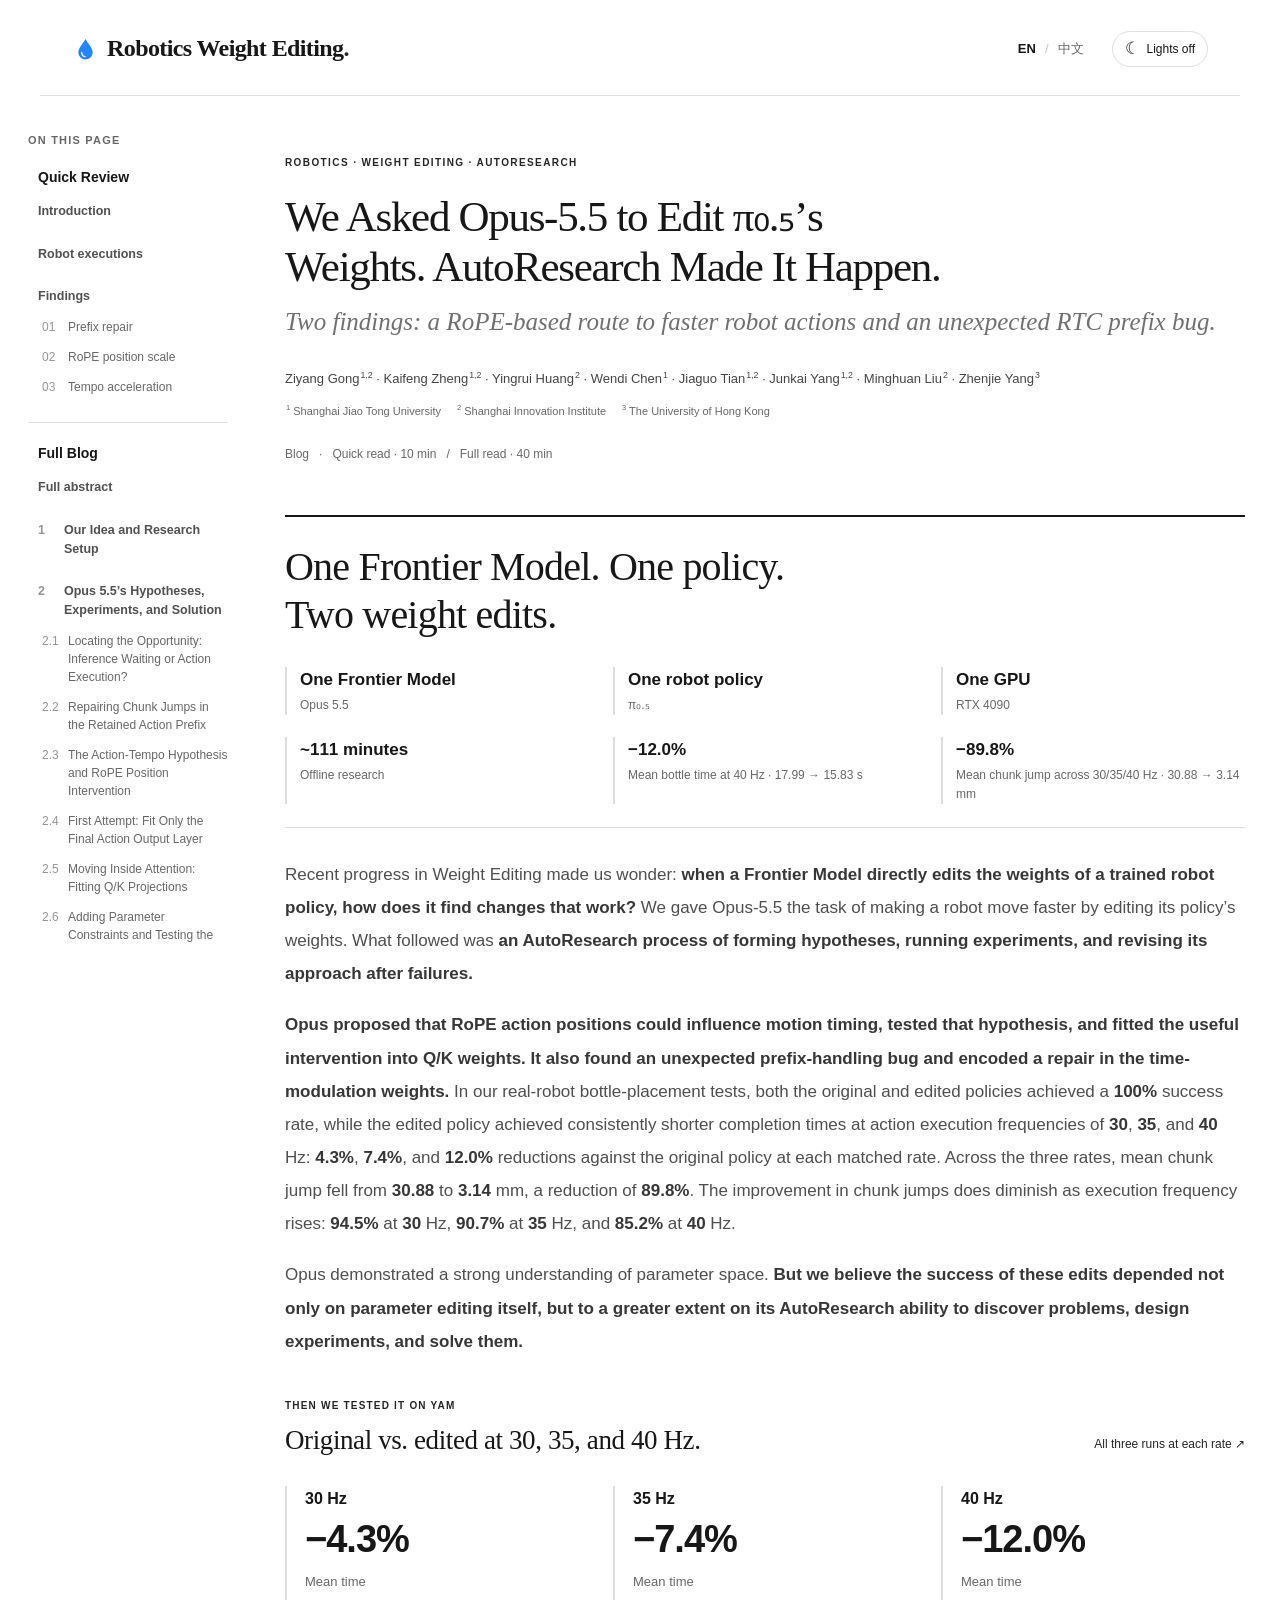
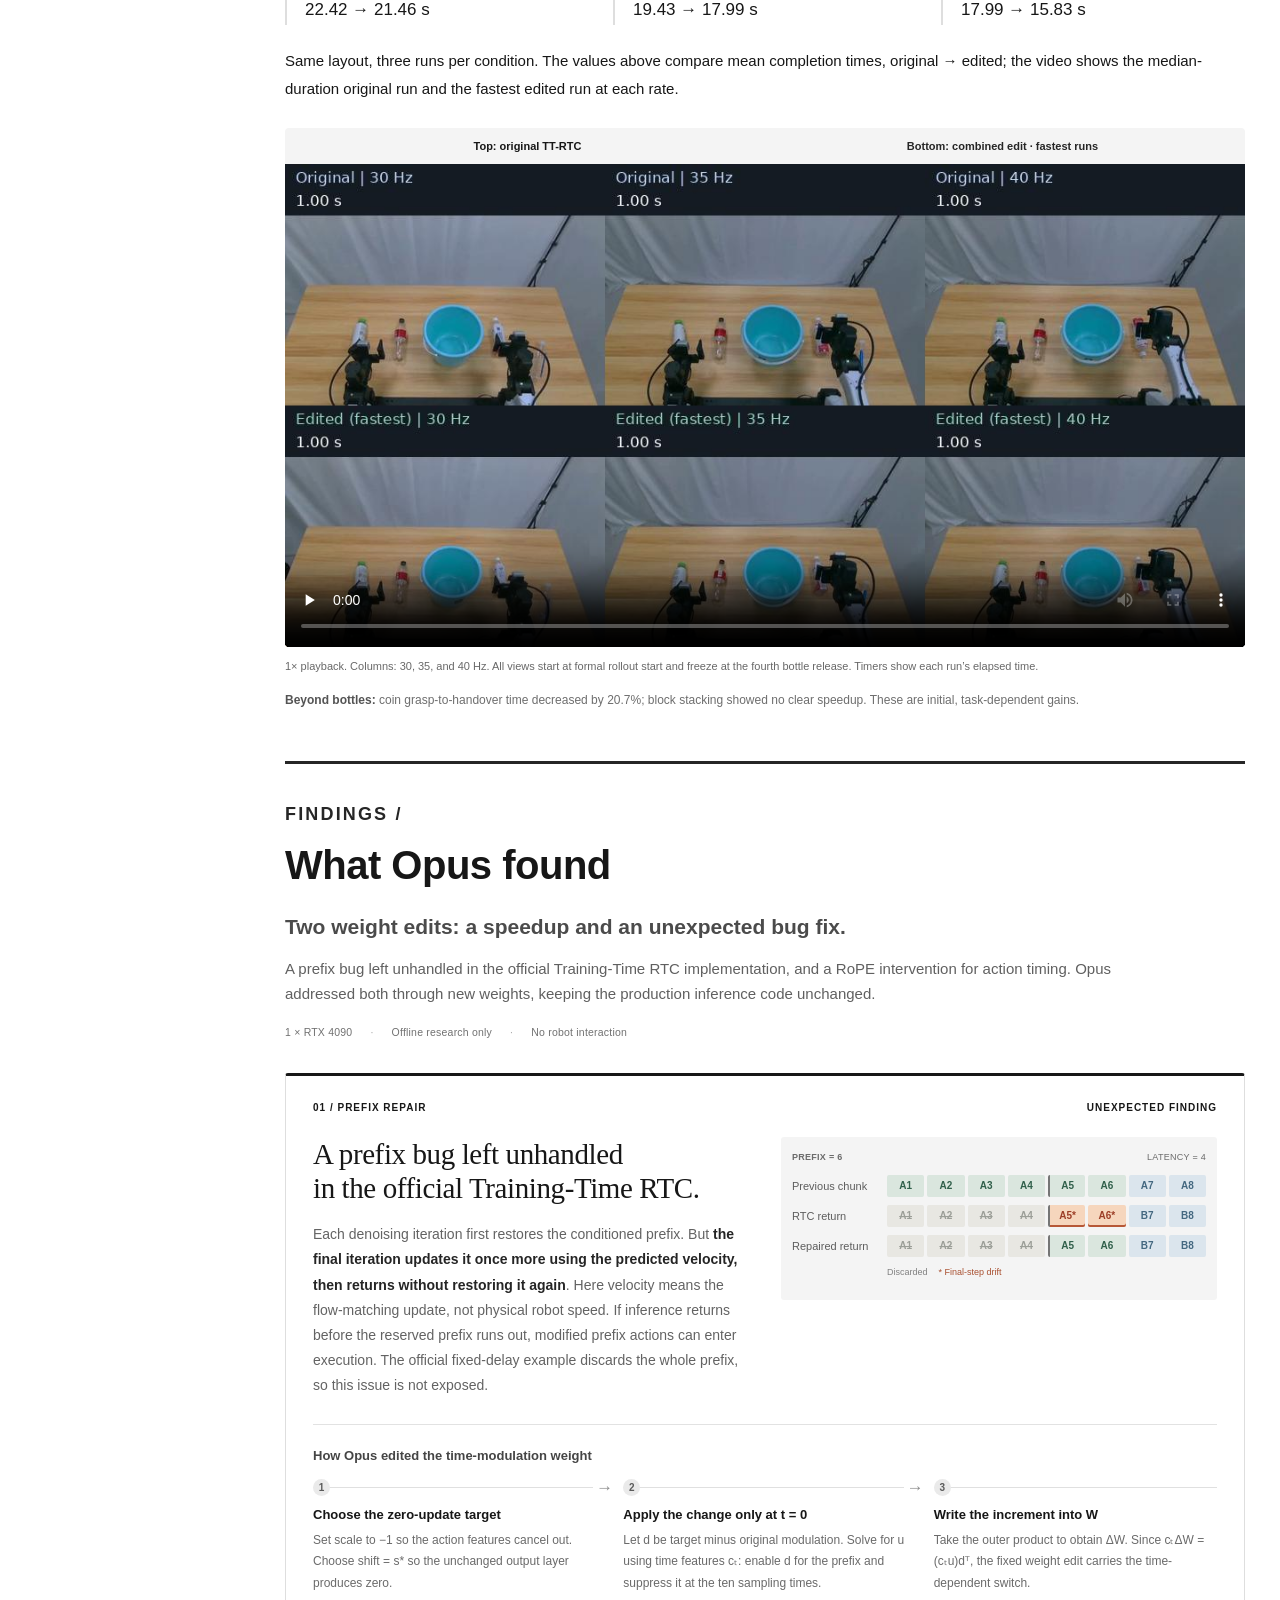
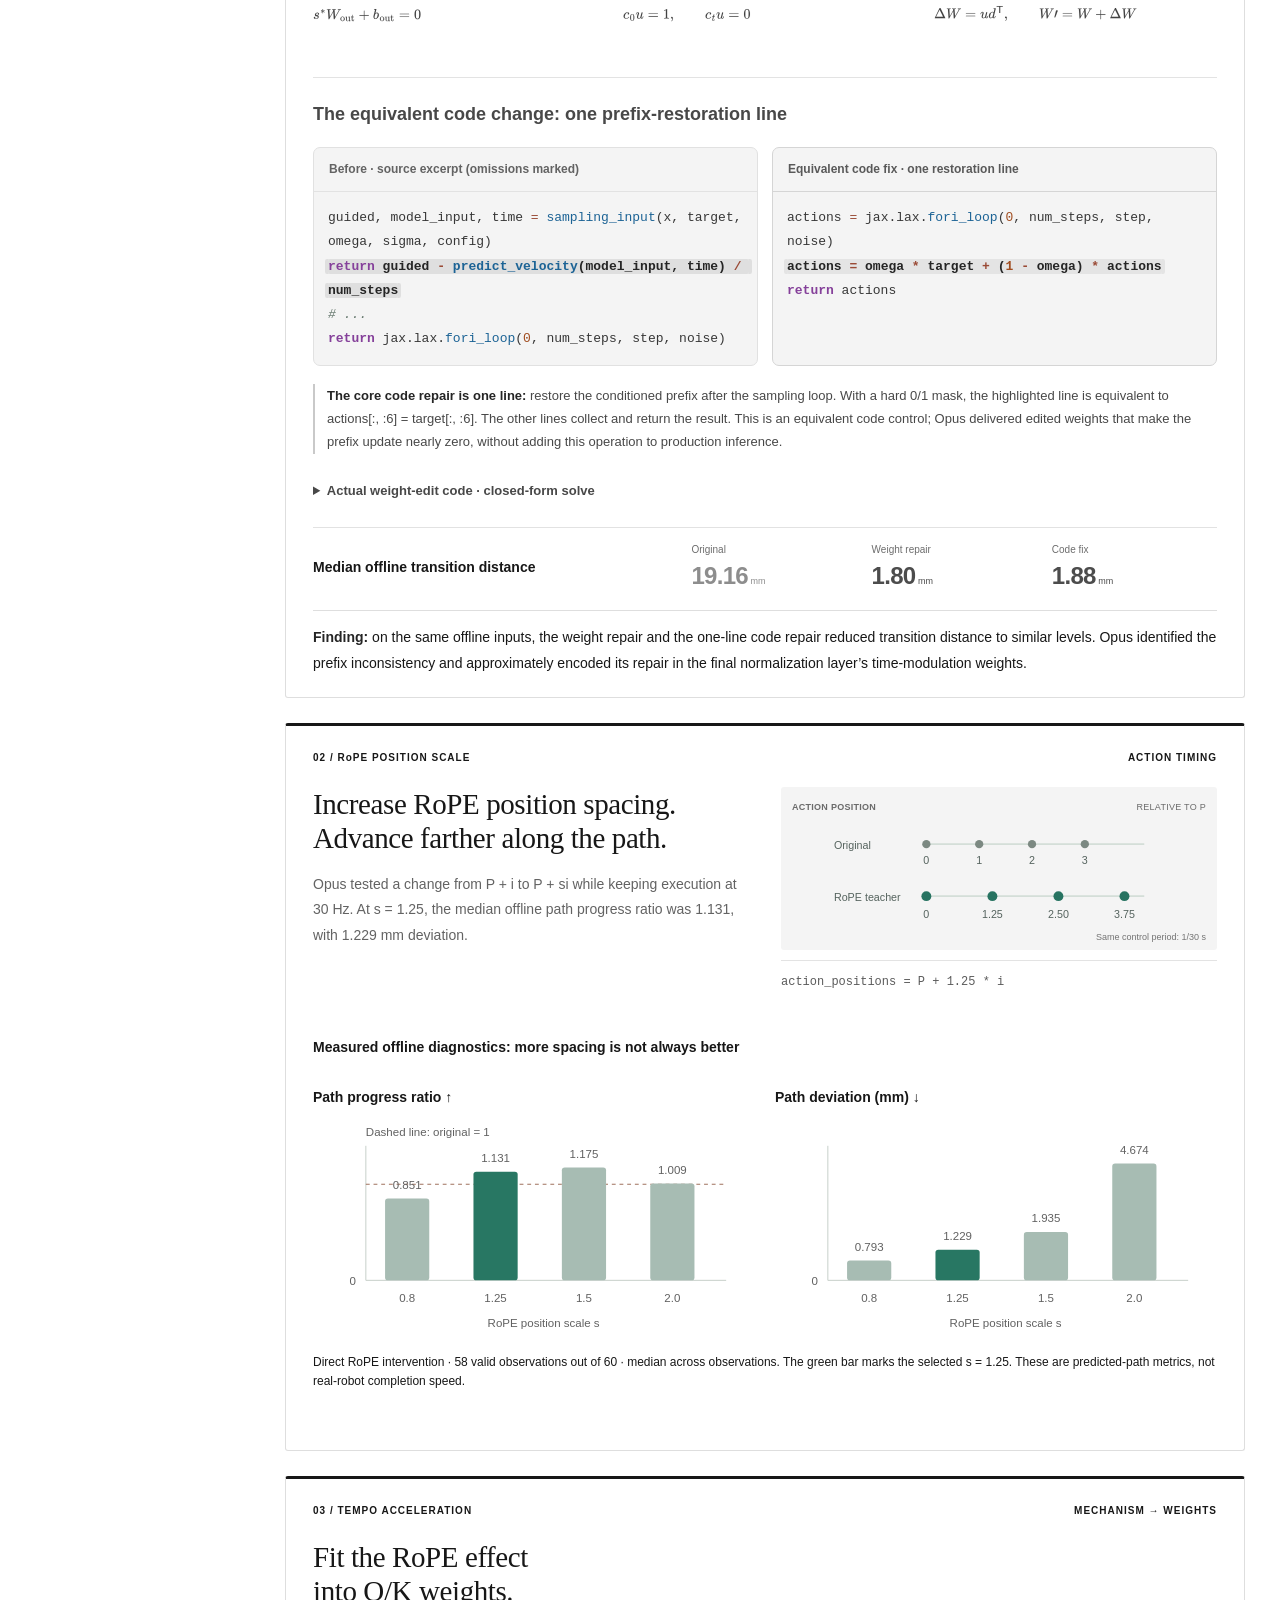
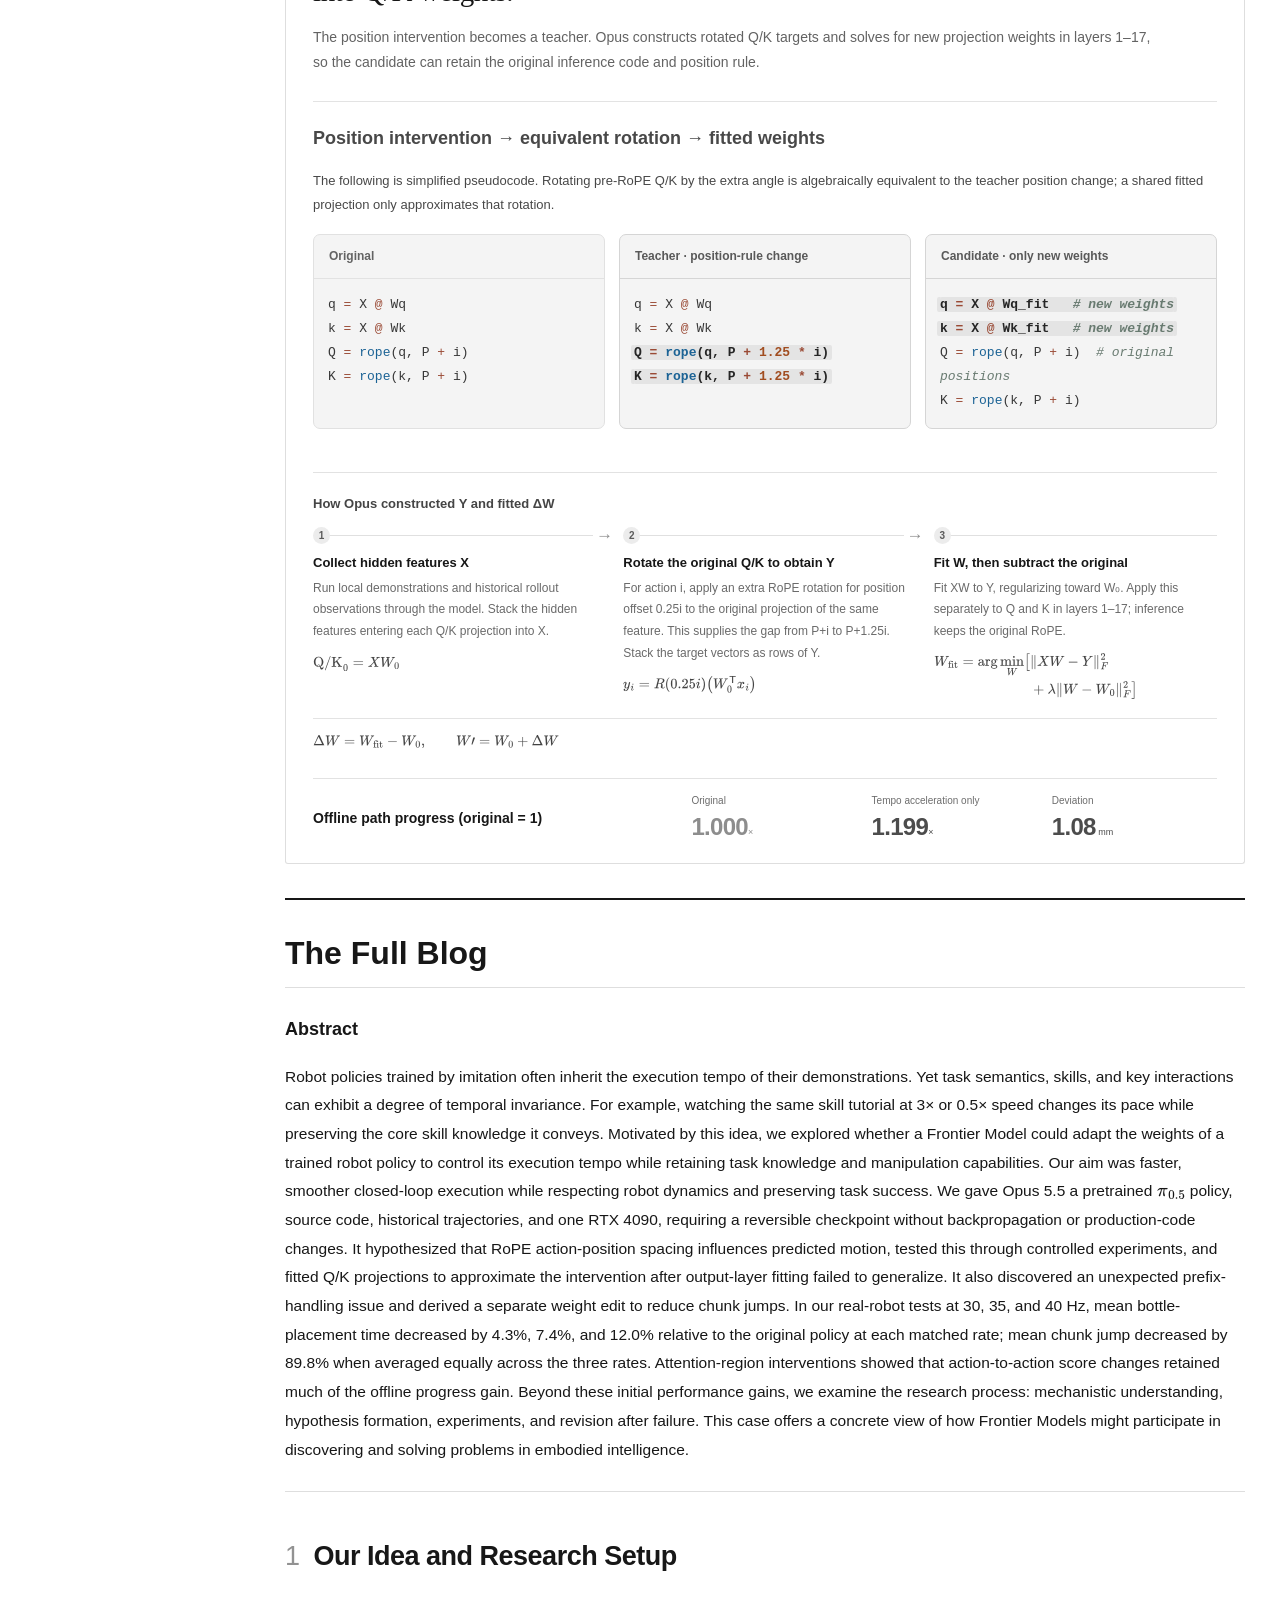
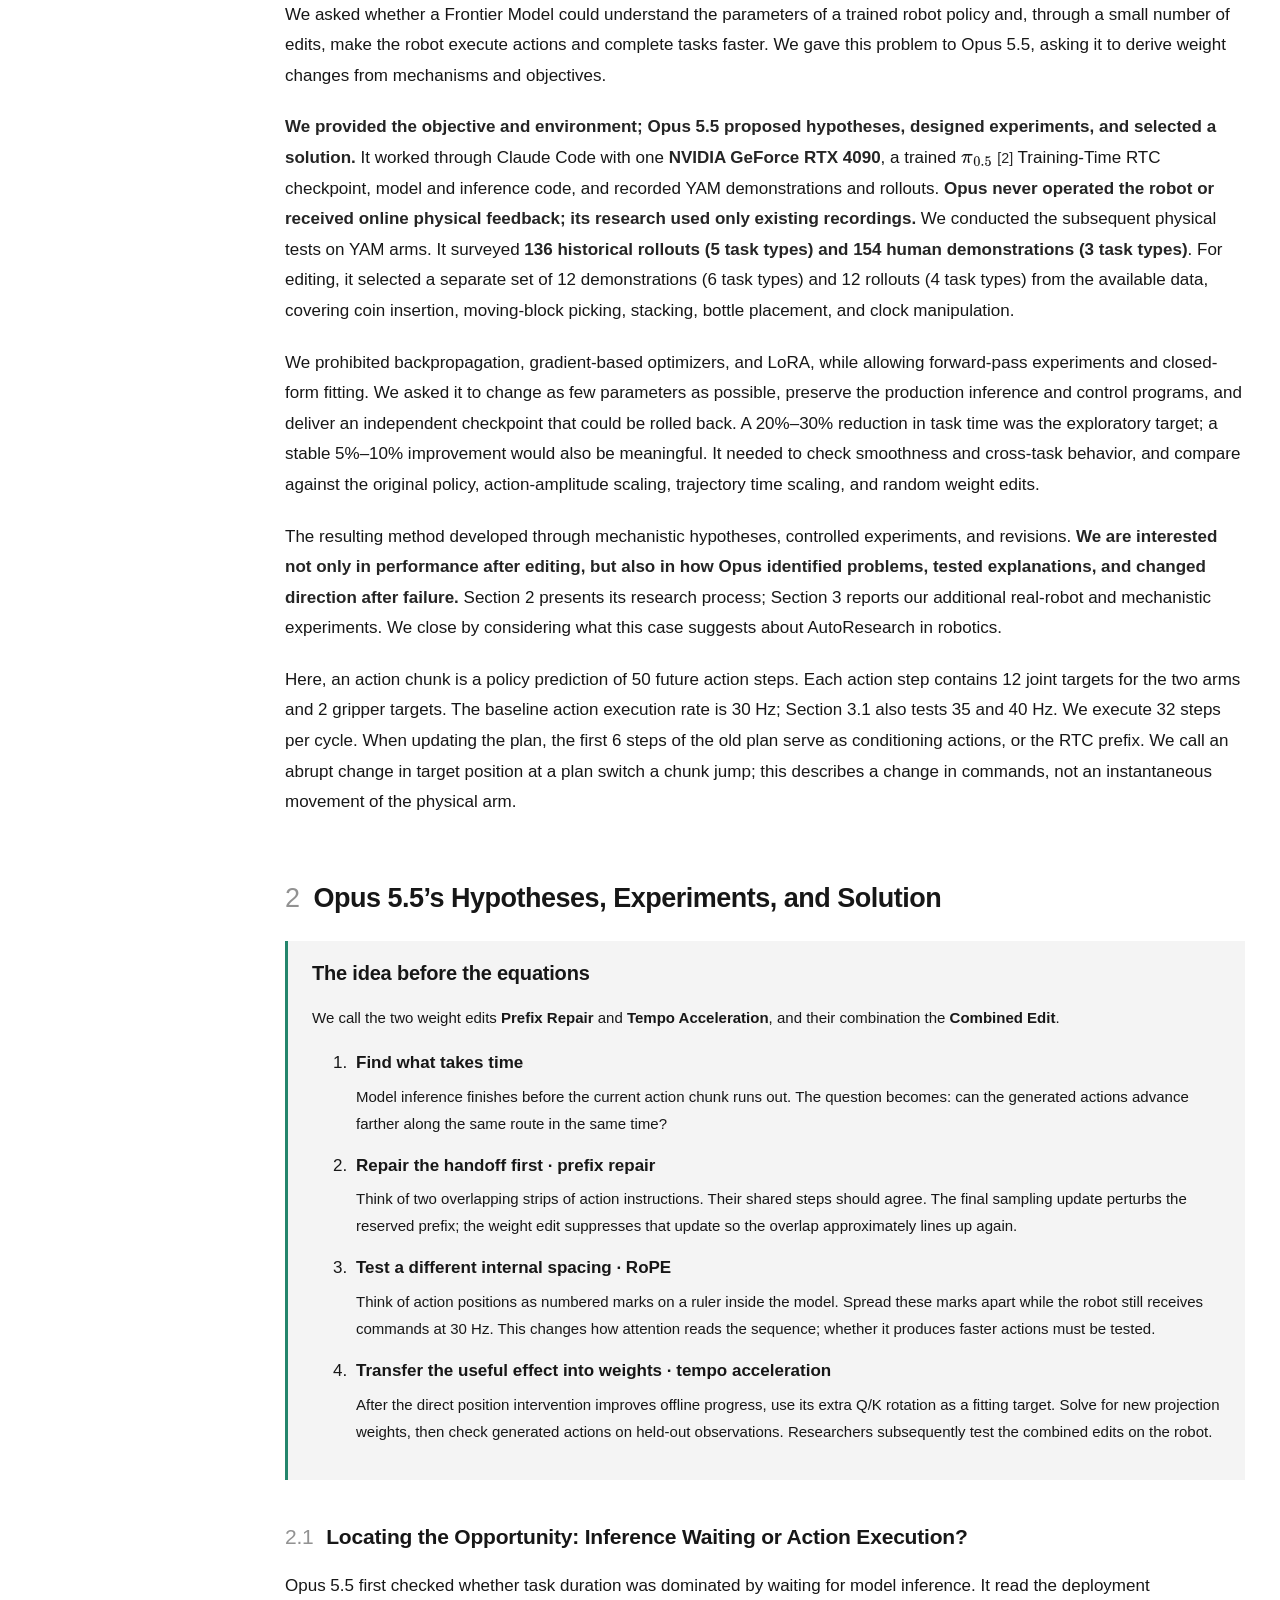
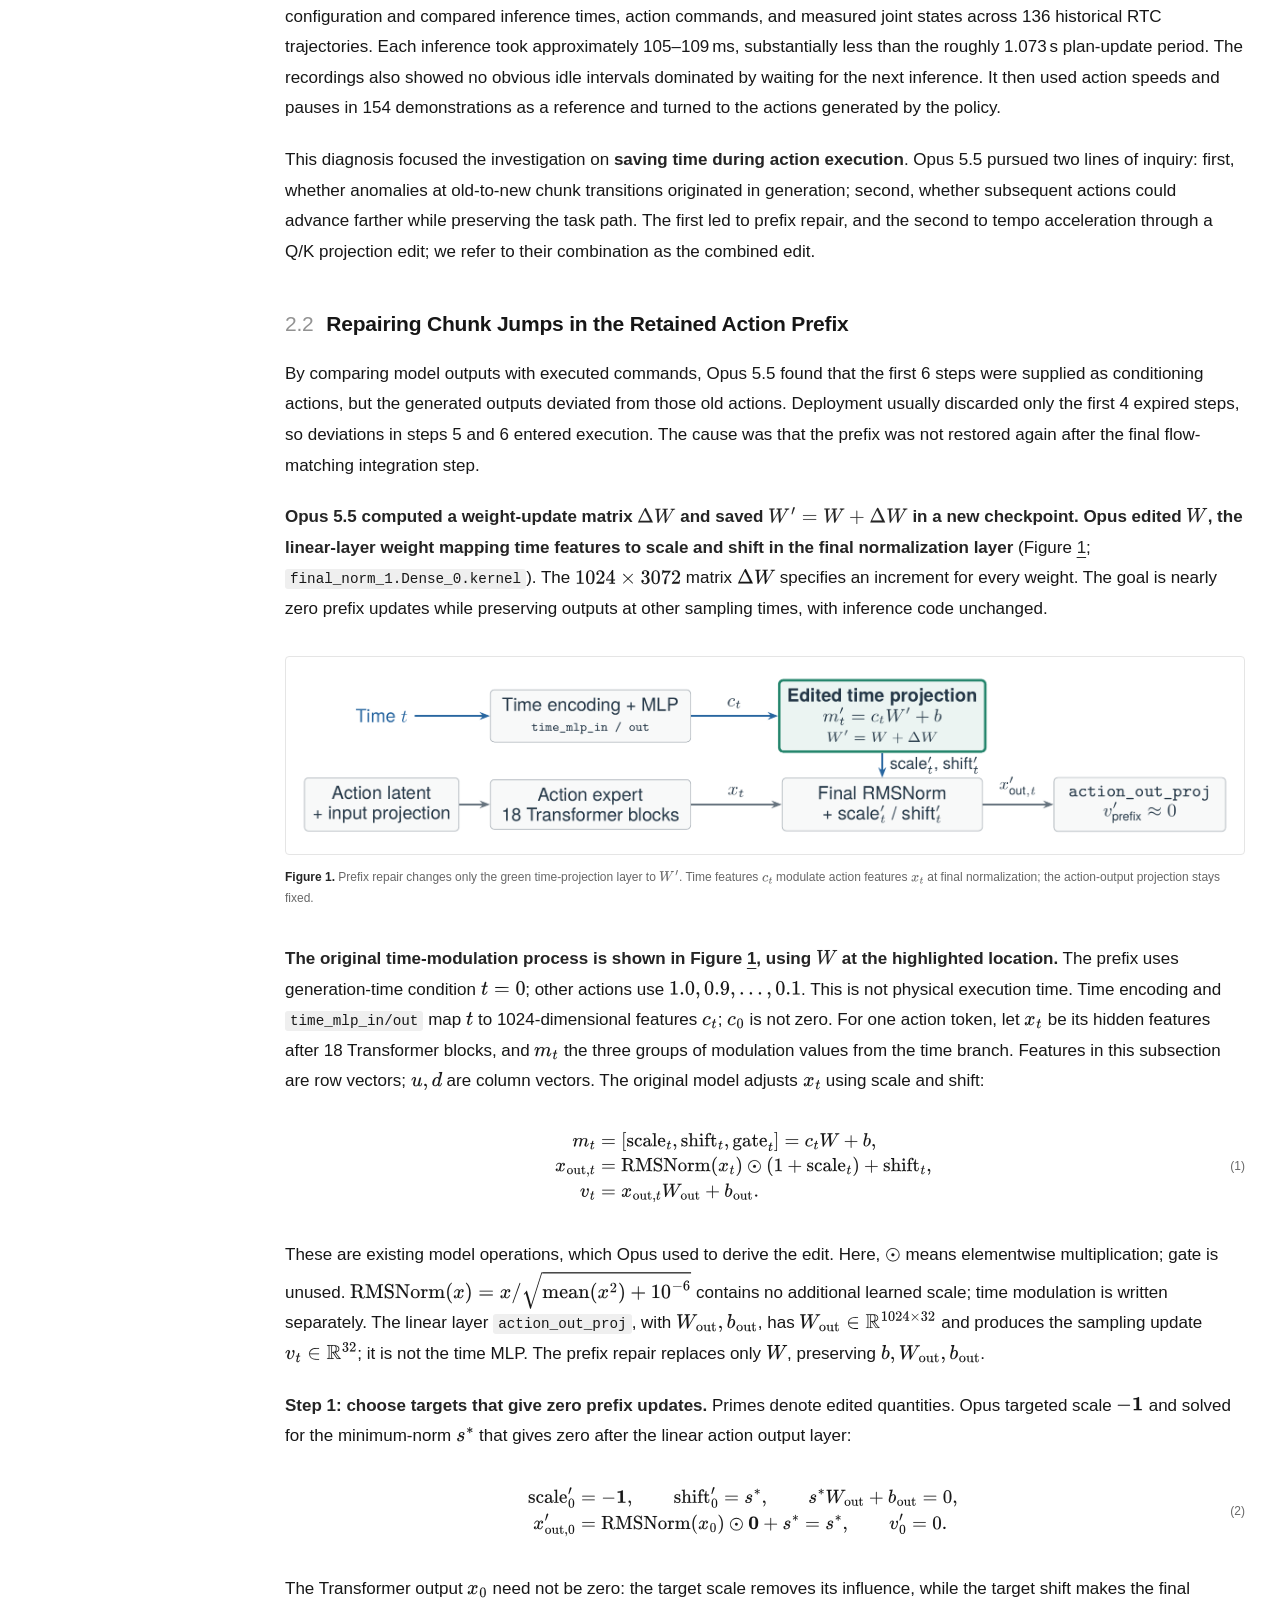
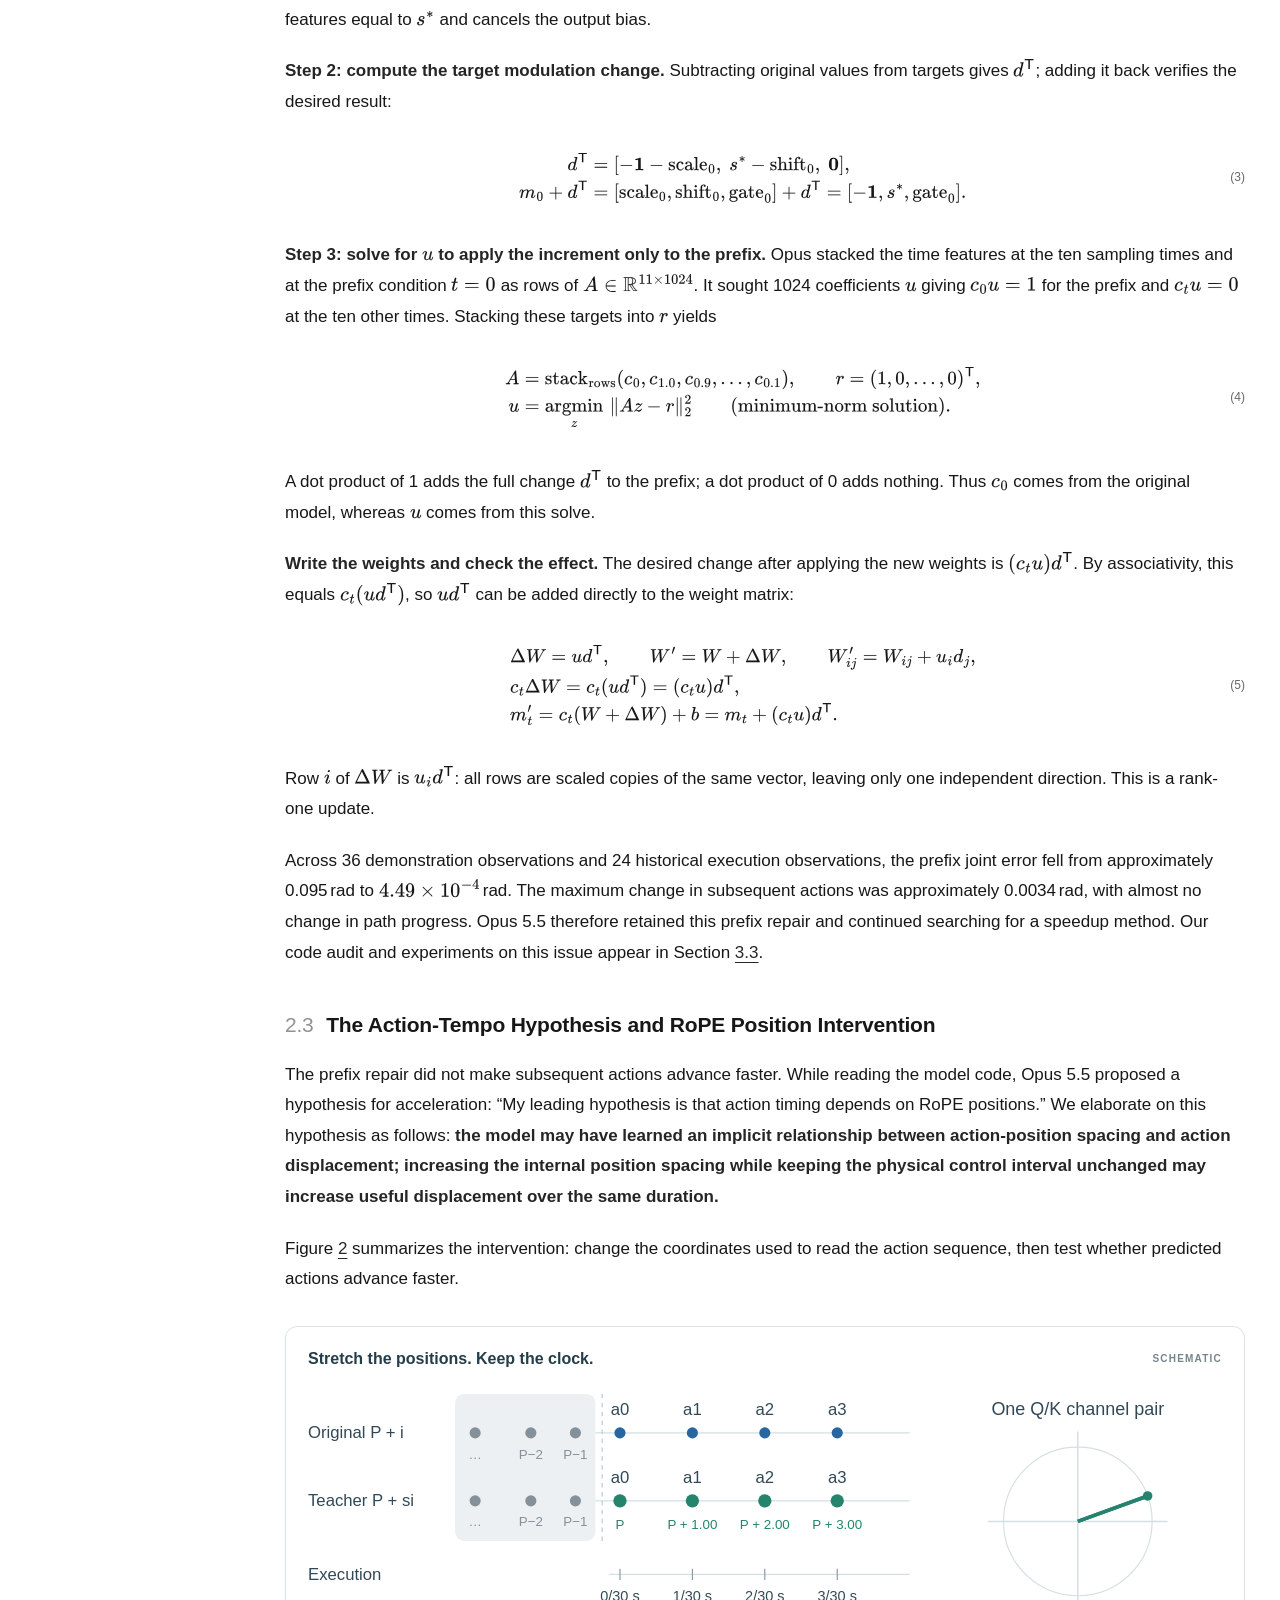
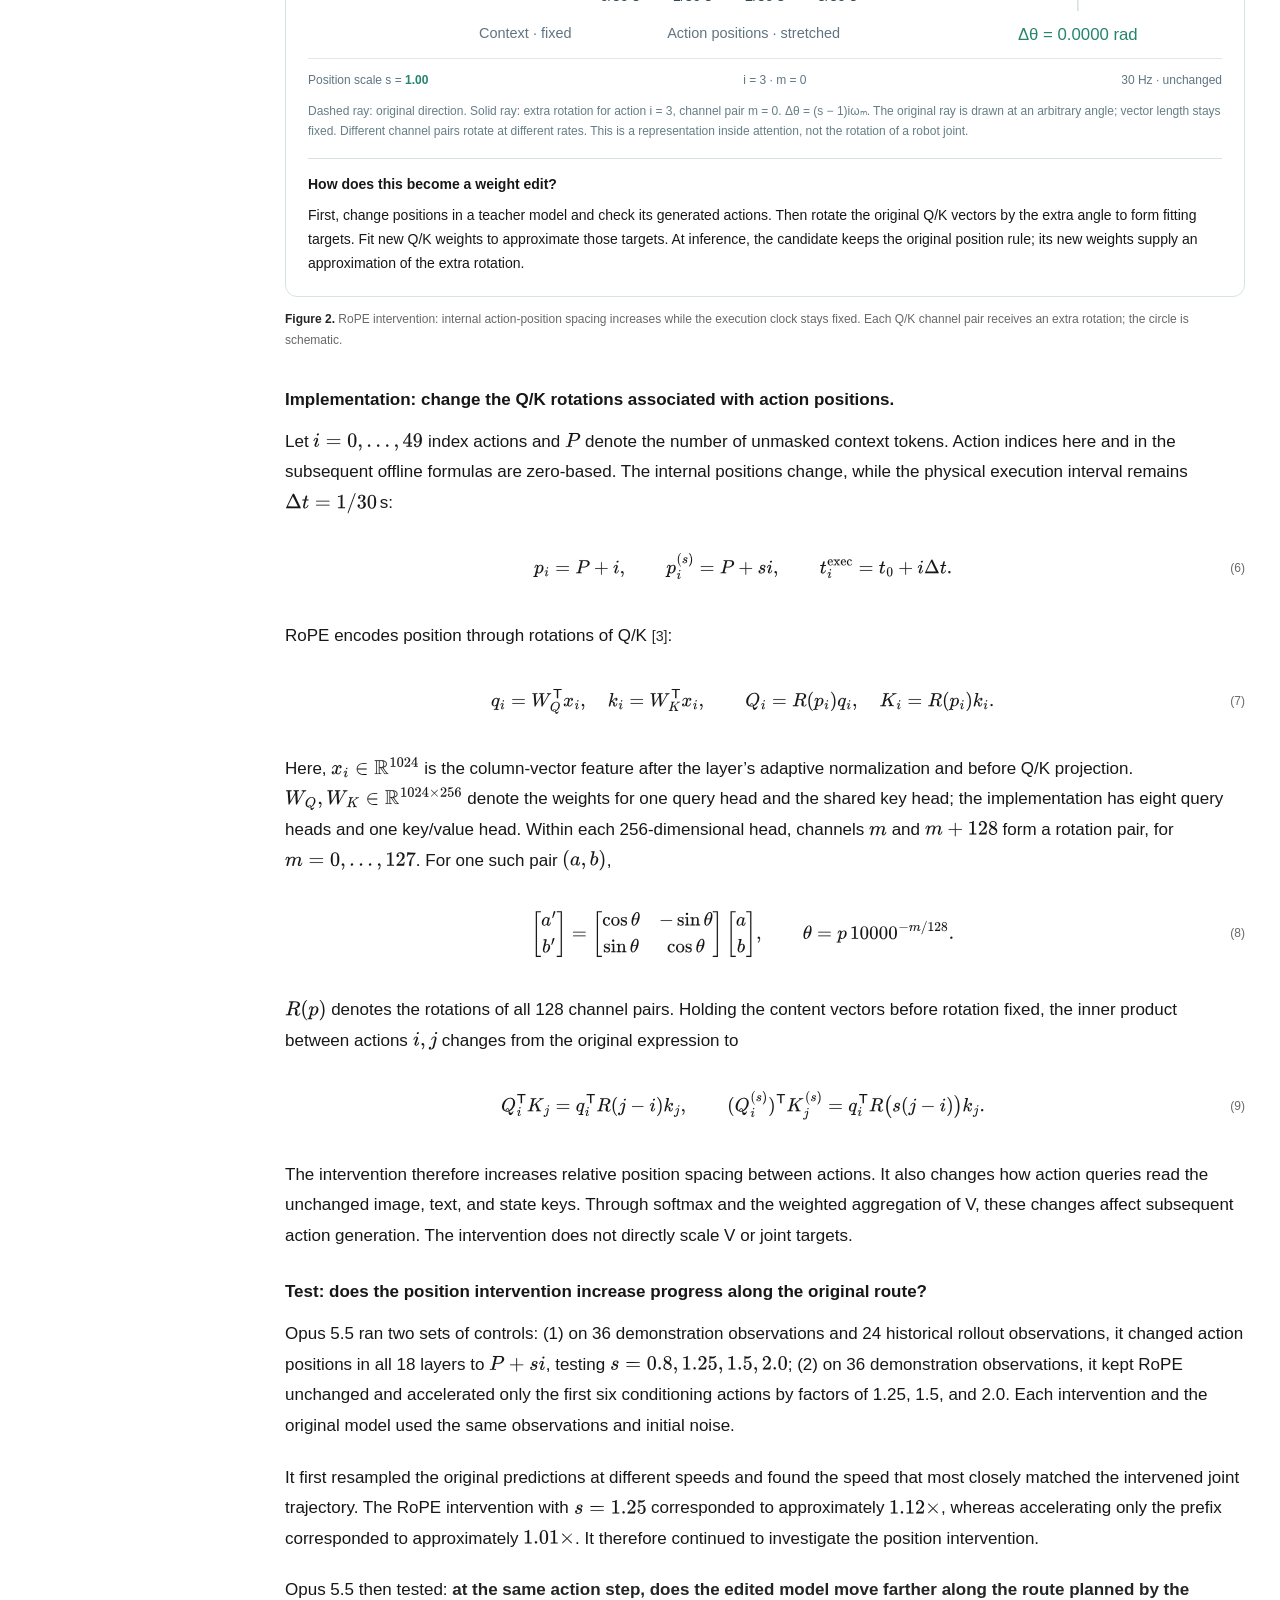
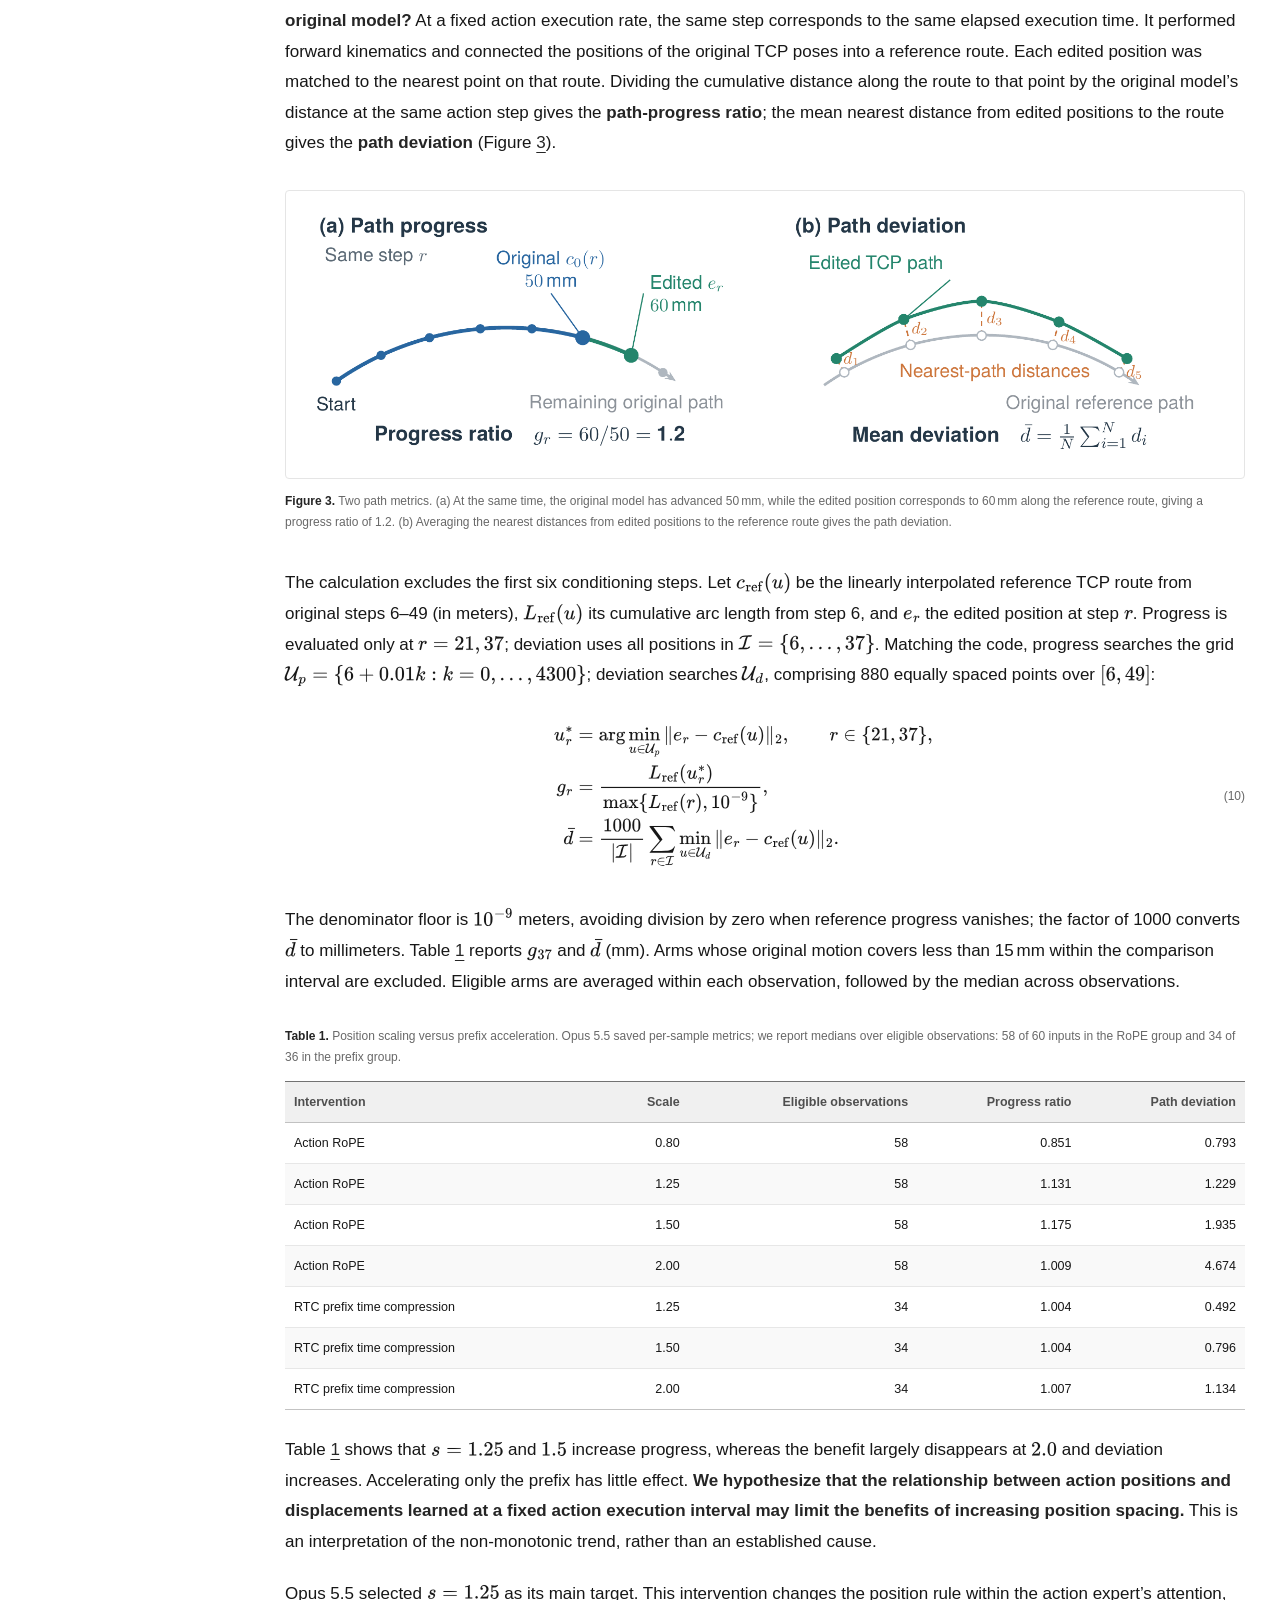
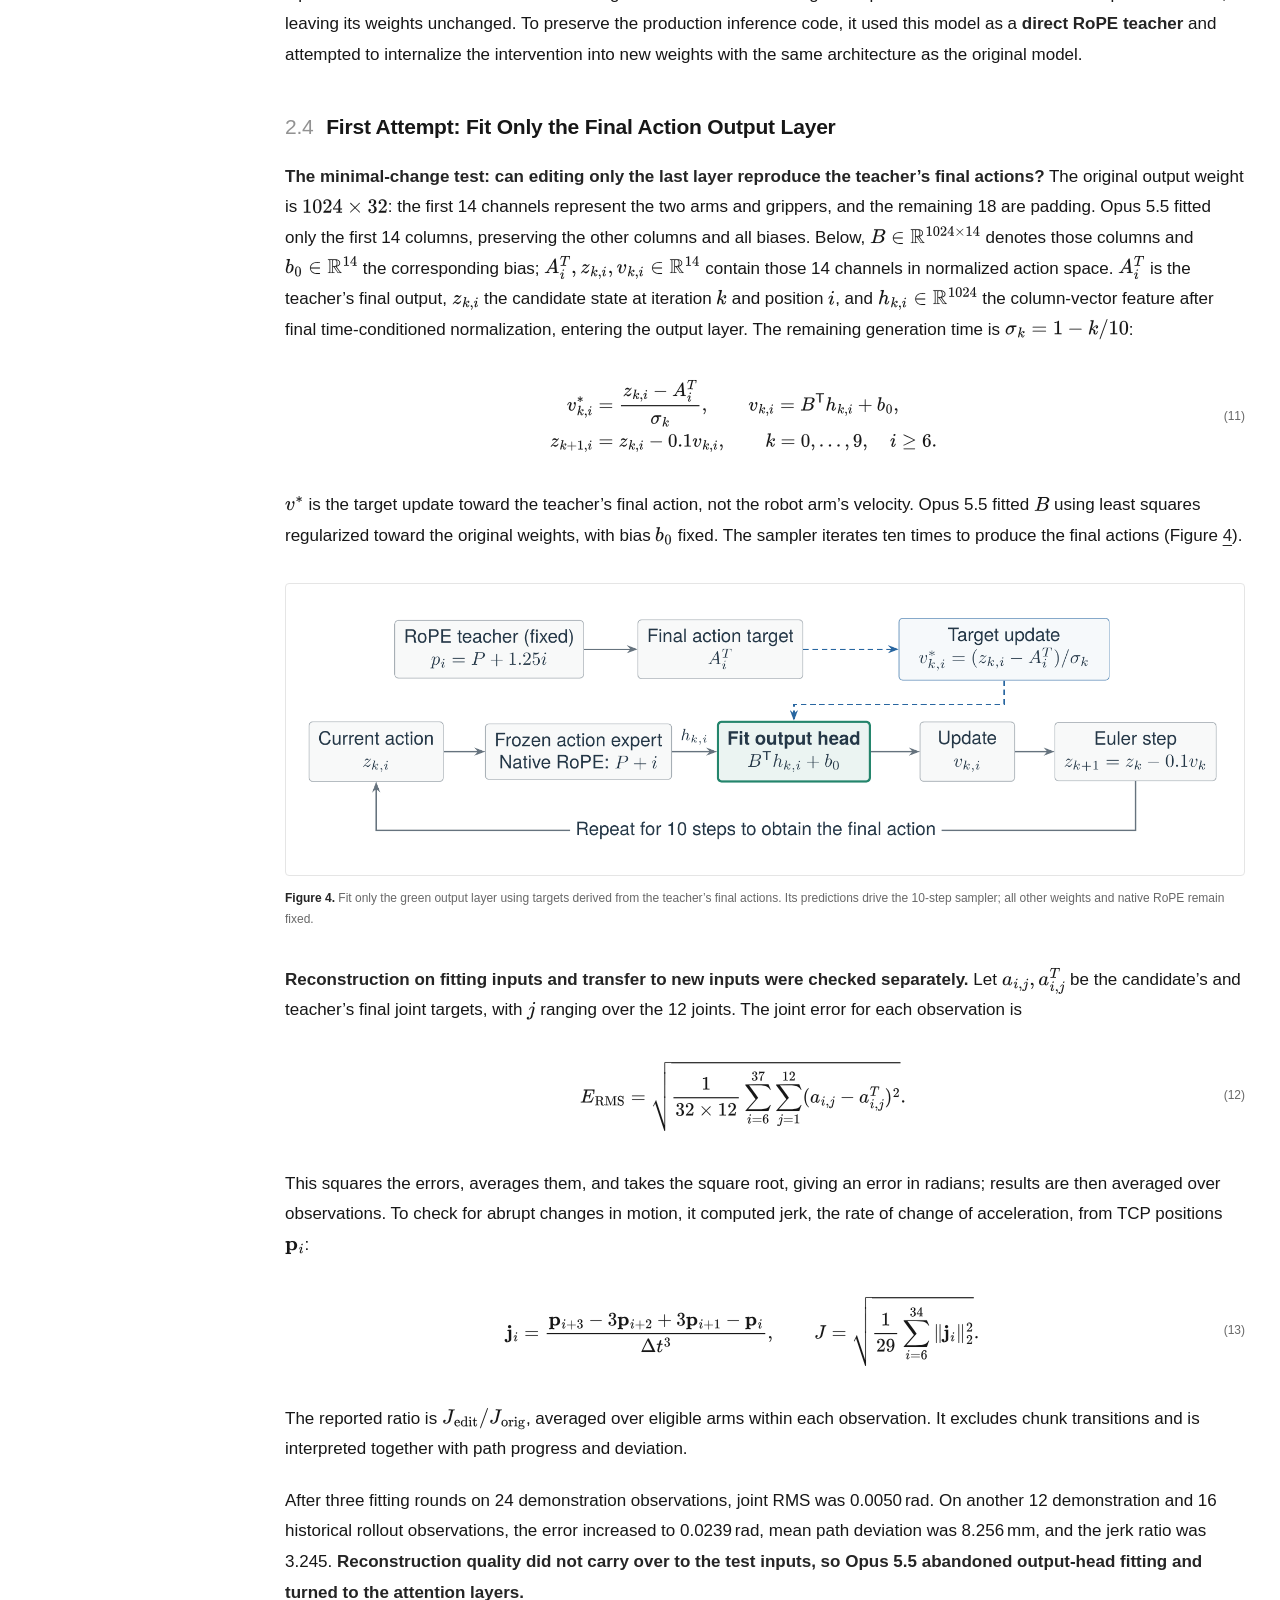
==== index.html @ 1ca366d5 "Polish blog copy and browser titles" ====
<!DOCTYPE html><html lang="en" data-math-rendered="static-svg"><head>
<meta charset="utf-8"><meta name="viewport" content="width=device-width,initial-scale=1">
<title>Robotics Weight Editing</title>
<meta name="description" content="How Opus 5.5 used mechanistic hypotheses, offline experiments, and closed-form weight edits to change a robot policy—and what we found on real YAM robots."><meta name="color-scheme" content="light dark">
<script src="assets/theme-init.js"></script>
<link rel="canonical" href="https://cuzyoung.github.io/robotics-weight-editing/en/"><link rel="alternate" hreflang="en" href="https://cuzyoung.github.io/robotics-weight-editing/en/"><link rel="alternate" hreflang="zh-CN" href="https://cuzyoung.github.io/robotics-weight-editing/zh/">
<meta property="og:type" content="article"><meta property="og:title" content="We Asked Opus-5.5 to Edit π₀.₅’s Weights. AutoResearch Made It Happen."><meta property="og:description" content="How Opus 5.5 used mechanistic hypotheses, offline experiments, and closed-form weight edits to change a robot policy—and what we found on real YAM robots."><meta property="og:image" content="https://cuzyoung.github.io/robotics-weight-editing/assets/bottles-poster-40hz.jpg">
<link rel="icon" href="assets/favicon.svg?v=waterdrop-blue-2" type="image/svg+xml"><link rel="stylesheet" href="assets/style.css"><link rel="stylesheet" href="assets/findings.css"><link rel="stylesheet" href="assets/method-visuals.css">
<script type="application/ld+json">{"@context": "https://schema.org", "@type": "ScholarlyArticle", "headline": "We Asked Opus-5.5 to Edit π₀.₅’s Weights. AutoResearch Made It Happen.: Two findings: a RoPE-based route to faster robot actions and an unexpected RTC prefix bug.", "inLanguage": "en", "author": [{"@type": "Person", "name": "Ziyang Gong"}, {"@type": "Person", "name": "Kaifeng Zheng"}, {"@type": "Person", "name": "Yingrui Huang"}, {"@type": "Person", "name": "Wendi Chen"}, {"@type": "Person", "name": "Jiaguo Tian"}, {"@type": "Person", "name": "Junkai Yang"}, {"@type": "Person", "name": "Minghuan Liu"}, {"@type": "Person", "name": "Zhenjie Yang"}], "description": "How Opus 5.5 used mechanistic hypotheses, offline experiments, and closed-form weight edits to change a robot policy—and what we found on real YAM robots."}</script>
<script defer="" src="assets/app.js"></script>
<script defer src="assets/comparison-videos.js"></script>
<link rel="stylesheet" href="assets/comparison-videos.css">
<script defer="" src="assets/method-visuals.js"></script>
<link rel="stylesheet" href="assets/edit-story.css">
<link rel="stylesheet" href="assets/theme.css">
<link rel="stylesheet" href="assets/navigation.css">
<link rel="stylesheet" href="assets/bibtex.css">
<script defer src="assets/bibtex.js"></script>


<style type="text/css">.CtxtMenu_InfoClose {  top:.2em; right:.2em;}
.CtxtMenu_InfoContent {  overflow:auto; text-align:left; font-size:80%;  padding:.4em .6em; border:1px inset; margin:1em 0px;  max-height:20em; max-width:30em; background-color:#EEEEEE;  white-space:normal;}
.CtxtMenu_Info.CtxtMenu_MousePost {outline:none;}
.CtxtMenu_Info {  position:fixed; left:50%; width:auto; text-align:center;  border:3px outset; padding:1em 2em; background-color:#DDDDDD;  color:black;  cursor:default; font-family:message-box; font-size:120%;  font-style:normal; text-indent:0; text-transform:none;  line-height:normal; letter-spacing:normal; word-spacing:normal;  word-wrap:normal; white-space:nowrap; float:none; z-index:201;  border-radius: 15px;                     /* Opera 10.5 and IE9 */  -webkit-border-radius:15px;               /* Safari and Chrome */  -moz-border-radius:15px;                  /* Firefox */  -khtml-border-radius:15px;                /* Konqueror */  box-shadow:0px 10px 20px #808080;         /* Opera 10.5 and IE9 */  -webkit-box-shadow:0px 10px 20px #808080; /* Safari 3 & Chrome */  -moz-box-shadow:0px 10px 20px #808080;    /* Forefox 3.5 */  -khtml-box-shadow:0px 10px 20px #808080;  /* Konqueror */  filter:progid:DXImageTransform.Microsoft.dropshadow(OffX=2, OffY=2, Color="gray", Positive="true"); /* IE */}
</style><style type="text/css">.CtxtMenu_MenuClose {  position:absolute;  cursor:pointer;  display:inline-block;  border:2px solid #AAA;  border-radius:18px;  -webkit-border-radius: 18px;             /* Safari and Chrome */  -moz-border-radius: 18px;                /* Firefox */  -khtml-border-radius: 18px;              /* Konqueror */  font-family: "Courier New", Courier;  font-size:24px;  color:#F0F0F0}
.CtxtMenu_MenuClose span {  display:block; background-color:#AAA; border:1.5px solid;  border-radius:18px;  -webkit-border-radius: 18px;             /* Safari and Chrome */  -moz-border-radius: 18px;                /* Firefox */  -khtml-border-radius: 18px;              /* Konqueror */  line-height:0;  padding:8px 0 6px     /* may need to be browser-specific */}
.CtxtMenu_MenuClose:hover {  color:white!important;  border:2px solid #CCC!important}
.CtxtMenu_MenuClose:hover span {  background-color:#CCC!important}
.CtxtMenu_MenuClose:hover:focus {  outline:none}
</style><style type="text/css">.CtxtMenu_Menu {  position:absolute;  background-color:white;  color:black;  width:auto; padding:5px 0px;  border:1px solid #CCCCCC; margin:0; cursor:default;  font: menu; text-align:left; text-indent:0; text-transform:none;  line-height:normal; letter-spacing:normal; word-spacing:normal;  word-wrap:normal; white-space:nowrap; float:none; z-index:201;  border-radius: 5px;                     /* Opera 10.5 and IE9 */  -webkit-border-radius: 5px;             /* Safari and Chrome */  -moz-border-radius: 5px;                /* Firefox */  -khtml-border-radius: 5px;              /* Konqueror */  box-shadow:0px 10px 20px #808080;         /* Opera 10.5 and IE9 */  -webkit-box-shadow:0px 10px 20px #808080; /* Safari 3 & Chrome */  -moz-box-shadow:0px 10px 20px #808080;    /* Forefox 3.5 */  -khtml-box-shadow:0px 10px 20px #808080;  /* Konqueror */}
.CtxtMenu_MenuItem {  padding: 1px 2em;  background:transparent;}
.CtxtMenu_MenuArrow {  position:absolute; right:.5em; padding-top:.25em; color:#666666;  font-family: null; font-size: .75em}
.CtxtMenu_MenuActive .CtxtMenu_MenuArrow {color:white}
.CtxtMenu_MenuArrow.CtxtMenu_RTL {left:.5em; right:auto}
.CtxtMenu_MenuCheck {  position:absolute; left:.7em;  font-family: null}
.CtxtMenu_MenuCheck.CtxtMenu_RTL { right:.7em; left:auto }
.CtxtMenu_MenuRadioCheck {  position:absolute; left: .7em;}
.CtxtMenu_MenuRadioCheck.CtxtMenu_RTL {  right: .7em; left:auto}
.CtxtMenu_MenuInputBox {  padding-left: 1em; right:.5em; color:#666666;  font-family: null;}
.CtxtMenu_MenuInputBox.CtxtMenu_RTL {  left: .1em;}
.CtxtMenu_MenuComboBox {  left:.1em; padding-bottom:.5em;}
.CtxtMenu_MenuSlider {  left: .1em;}
.CtxtMenu_SliderValue {  position:absolute; right:.1em; padding-top:.25em; color:#333333;  font-size: .75em}
.CtxtMenu_SliderBar {  outline: none; background: #d3d3d3}
.CtxtMenu_MenuLabel {  padding: 1px 2em 3px 1.33em;  font-style:italic}
.CtxtMenu_MenuRule {  border-top: 1px solid #DDDDDD;  margin: 4px 3px;}
.CtxtMenu_MenuDisabled {  color:GrayText}
.CtxtMenu_MenuActive {  background-color: #606872;  color: white;}
.CtxtMenu_MenuDisabled:focus {  background-color: #E8E8E8}
.CtxtMenu_MenuLabel:focus {  background-color: #E8E8E8}
.CtxtMenu_ContextMenu:focus {  outline:none}
.CtxtMenu_ContextMenu .CtxtMenu_MenuItem:focus {  outline:none}
.CtxtMenu_SelectionMenu {  position:relative; float:left;  border-bottom: none; -webkit-box-shadow:none; -webkit-border-radius:0px; }
.CtxtMenu_SelectionItem {  padding-right: 1em;}
.CtxtMenu_Selection {  right: 40%; width:50%; }
.CtxtMenu_SelectionBox {  padding: 0em; max-height:20em; max-width: none;  background-color:#FFFFFF;}
.CtxtMenu_SelectionDivider {  clear: both; border-top: 2px solid #000000;}
.CtxtMenu_Menu .CtxtMenu_MenuClose {  top:-10px; left:-10px}
</style><style id="MJX-SVG-styles">
mjx-container[jax="SVG"] {
  direction: ltr;
}

mjx-container[jax="SVG"] > svg {
  overflow: visible;
  min-height: 1px;
  min-width: 1px;
}

mjx-container[jax="SVG"] > svg a {
  fill: blue;
  stroke: blue;
}

mjx-assistive-mml {
  position: absolute !important;
  top: 0px;
  left: 0px;
  clip: rect(1px, 1px, 1px, 1px);
  padding: 1px 0px 0px 0px !important;
  border: 0px !important;
  display: block !important;
  width: auto !important;
  overflow: hidden !important;
  -webkit-touch-callout: none;
  -webkit-user-select: none;
  -khtml-user-select: none;
  -moz-user-select: none;
  -ms-user-select: none;
  user-select: none;
}

mjx-assistive-mml[display="block"] {
  width: 100% !important;
}

mjx-container[jax="SVG"][display="true"] {
  display: block;
  text-align: center;
  margin: 1em 0;
}

mjx-container[jax="SVG"][display="true"][width="full"] {
  display: flex;
}

mjx-container[jax="SVG"][justify="left"] {
  text-align: left;
}

mjx-container[jax="SVG"][justify="right"] {
  text-align: right;
}

g[data-mml-node="merror"] > g {
  fill: red;
  stroke: red;
}

g[data-mml-node="merror"] > rect[data-background] {
  fill: yellow;
  stroke: none;
}

g[data-mml-node="mtable"] > line[data-line], svg[data-table] > g > line[data-line] {
  stroke-width: 70px;
  fill: none;
}

g[data-mml-node="mtable"] > rect[data-frame], svg[data-table] > g > rect[data-frame] {
  stroke-width: 70px;
  fill: none;
}

g[data-mml-node="mtable"] > .mjx-dashed, svg[data-table] > g > .mjx-dashed {
  stroke-dasharray: 140;
}

g[data-mml-node="mtable"] > .mjx-dotted, svg[data-table] > g > .mjx-dotted {
  stroke-linecap: round;
  stroke-dasharray: 0,140;
}

g[data-mml-node="mtable"] > g > svg {
  overflow: visible;
}

[jax="SVG"] mjx-tool {
  display: inline-block;
  position: relative;
  width: 0;
  height: 0;
}

[jax="SVG"] mjx-tool > mjx-tip {
  position: absolute;
  top: 0;
  left: 0;
}

mjx-tool > mjx-tip {
  display: inline-block;
  padding: .2em;
  border: 1px solid #888;
  font-size: 70%;
  background-color: #F8F8F8;
  color: black;
  box-shadow: 2px 2px 5px #AAAAAA;
}

g[data-mml-node="maction"][data-toggle] {
  cursor: pointer;
}

mjx-status {
  display: block;
  position: fixed;
  left: 1em;
  bottom: 1em;
  min-width: 25%;
  padding: .2em .4em;
  border: 1px solid #888;
  font-size: 90%;
  background-color: #F8F8F8;
  color: black;
}

foreignObject[data-mjx-xml] {
  font-family: initial;
  line-height: normal;
  overflow: visible;
}

mjx-container[jax="SVG"] path[data-c], mjx-container[jax="SVG"] use[data-c] {
  stroke-width: 3;
}
</style></head><body id="top">
<a class="skip-link" href="#article">Skip to article</a>
<div class="reading-progress" aria-hidden="true"><span></span></div>
<header class="site-header"><a class="site-name" href=""><svg class="site-mark" viewBox="0 0 64 64" aria-hidden="true"><path d="M32 8C27 18 15 29 15 40a17 17 0 0 0 34 0C49 29 37 18 32 8Z" fill="#2684ff"></path><path d="M23 40c0 5 3 9 8 10" fill="none" stroke="#fff" stroke-width="3" stroke-linecap="round"></path></svg><span>Robotics Weight Editing<span class="site-dot">.</span></span></a><nav class="top-nav" aria-label="Main navigation"><div class="languages" aria-label="Language"><a class="language-link selected" lang="en" hreflang="en" href="en/" aria-current="page">EN</a><span aria-hidden="true">/</span><a class="language-link " lang="zh-CN" hreflang="zh-CN" href="zh/">中文</a></div><button class="theme-toggle" type="button" aria-pressed="false" aria-label="Switch to dark background" hidden=""><span class="theme-icon" aria-hidden="true">☾</span><span class="theme-label">Lights off</span></button></nav></header>
<div class="page-layout">
<aside class="sidebar"><nav aria-label="On this page"><p class="toc-label">On this page</p><div class="toc-group"><h2 class="toc-group-title">Quick Review</h2><ol class="toc"><li class="toc-level-1"><a href="#introduction"><span></span>Introduction</a></li><li class="toc-level-1"><a href="#execution"><span></span>Robot executions</a></li><li class="toc-level-1"><a href="#tldr"><span></span>Findings</a></li><li class="toc-level-2"><a href="#rtc-finding-title"><span>01</span>Prefix repair</a></li><li class="toc-level-2"><a href="#rope-finding-title"><span>02</span>RoPE position scale</a></li><li class="toc-level-2"><a href="#qk-finding-title"><span>03</span>Tempo acceleration</a></li></ol></div><div class="toc-group"><h2 class="toc-group-title">Full Blog</h2><ol class="toc"><li class="toc-level-1"><a href="#abstract"><span></span>Full abstract</a></li><li class="toc-level-1"><a href="#s1"><span>1</span>Our Idea and Research Setup</a></li><li class="toc-level-1"><a href="#s2"><span>2</span>Opus 5.5’s Hypotheses, Experiments, and Solution</a></li><li class="toc-level-2"><a href="#s2-1"><span>2.1</span>Locating the Opportunity: Inference Waiting or Action Execution?</a></li><li class="toc-level-2"><a href="#s2-2"><span>2.2</span>Repairing Chunk Jumps in the Retained Action Prefix</a></li><li class="toc-level-2"><a href="#s2-3"><span>2.3</span>The Action-Tempo Hypothesis and RoPE Position Intervention</a></li><li class="toc-level-2"><a href="#s2-4"><span>2.4</span>First Attempt: Fit Only the Final Action Output Layer</a></li><li class="toc-level-2"><a href="#s2-5"><span>2.5</span>Moving Inside Attention: Fitting Q/K Projections</a></li><li class="toc-level-2"><a href="#s2-6"><span>2.6</span>Adding Parameter Constraints and Testing the Combination with Prefix Repair</a></li><li class="toc-level-2"><a href="#s2-7"><span>2.7</span>Deliverables and Research Cost</a></li><li class="toc-level-1"><a href="#s3"><span>3</span>Our Follow-up Experiments and Analysis</a></li><li class="toc-level-2"><a href="#s3-1"><span>3.1</span>Real-Robot Experiments: Task Time and Action Quality</a></li><li class="toc-level-2"><a href="#s3-2"><span>3.2</span>Mechanism Analysis: Which Attention Changes Preserve the Progress Gain?</a></li><li class="toc-level-2"><a href="#s3-3"><span>3.3</span>Repairing Prefix Consistency in Parameter Space</a></li><li class="toc-level-1"><a href="#closing-thoughts"><span></span>Closing Thoughts</a></li><li class="toc-level-1"><a href="#references"><span></span>References</a></li><li class="toc-level-1"><a href="#bibtex"><span></span>BibTeX</a></li></ol></div><a class="back-to-top" href="#top">↑ Back to top</a></nav></aside>
<main id="article"><article>
<header class="article-header"><p class="eyebrow">ROBOTICS · WEIGHT EDITING · AUTORESEARCH</p><h1>We Asked Opus-5.5 to Edit π₀.₅’s Weights. AutoResearch Made It Happen.</h1><p class="subtitle"><em>Two findings: a RoPE-based route to faster robot actions and an unexpected RTC prefix bug.</em></p><div class="authors">Ziyang Gong<sup>1,2</sup> · Kaifeng Zheng<sup>1,2</sup> · Yingrui Huang<sup>2</sup> · Wendi Chen<sup>1</sup> · Jiaguo Tian<sup>1,2</sup> · Junkai Yang<sup>1,2</sup> · Minghuan Liu<sup>2</sup> · Zhenjie Yang<sup>3</sup></div><div class="affiliations"><span><sup>1</sup> Shanghai Jiao Tong University</span><span><sup>2</sup> Shanghai Innovation Institute</span><span><sup>3</sup> The University of Hong Kong</span></div><div class="article-meta"><span>Blog</span><span>·</span><span>Quick read · 10 min</span><span>/</span><span>Full read · 40 min</span></div></header>

<section class="article-introduction" id="introduction" aria-label="Introduction"><div class="research-opener"><h2>One Frontier Model. One policy. <br>Two weight edits.</h2><div class="research-facts"><div><b>One Frontier Model</b><span>Opus 5.5</span></div><div><b>One robot policy</b><span>π₀.₅</span></div><div><b>One GPU</b><span>RTX 4090</span></div><div><b>~111 minutes</b><span>Offline research</span></div><div><b>−12.0%</b><span>Mean bottle time at 40 Hz · 17.99 → 15.83 s</span></div><div><b>−89.8%</b><span>Mean chunk jump across 30/35/40 Hz · 30.88 → 3.14 mm</span></div></div></div><p>Recent progress in Weight Editing made us wonder: <strong>when a Frontier Model directly edits the weights of a trained robot policy, how does it find changes that work?</strong> We gave Opus-5.5 the task of making a robot move faster by editing its policy’s weights. What followed was <strong>an AutoResearch process of forming hypotheses, running experiments, and revising its approach after failures.</strong></p><p><strong>Opus proposed that RoPE action positions could influence motion timing, tested that hypothesis, and fitted the useful intervention into Q/K weights. It also found an unexpected prefix-handling bug and encoded a repair in the time-modulation weights.</strong> In our real-robot bottle-placement tests, both the original and edited policies achieved a <strong>100%</strong> success rate, while the edited policy achieved consistently shorter completion times at action execution frequencies of <strong>30</strong>, <strong>35</strong>, and <strong>40</strong> Hz: <strong>4.3%</strong>, <strong>7.4%</strong>, and <strong>12.0%</strong> reductions against the original policy at each matched rate. Across the three rates, mean chunk jump fell from <strong>30.88</strong> to <strong>3.14</strong> mm, a reduction of <strong>89.8%</strong>. The improvement in chunk jumps does diminish as execution frequency rises: <strong>94.5%</strong> at <strong>30</strong> Hz, <strong>90.7%</strong> at <strong>35</strong> Hz, and <strong>85.2%</strong> at <strong>40</strong> Hz.</p><p>Opus demonstrated a strong understanding of parameter space. <strong>But we believe the success of these edits depended not only on parameter editing itself, but to a greater extent on its AutoResearch ability to discover problems, design experiments, and solve them.</strong></p></section>
<div class="findings video-intro"><section class="execution-showcase" id="execution" aria-labelledby="execution-title"><div class="execution-heading"><div><p class="finding-eyebrow">THEN WE TESTED IT ON YAM</p><h3 id="execution-title">Original vs. edited at 30, 35, and 40 Hz.</h3></div><a href="#matched-frequency-videos">All three runs at each rate ↗</a></div>
<div class="frequency-results"><div><b>30 Hz</b><strong>−4.3%</strong><span>Mean time</span><p>22.42 → 21.46 s</p></div><div><b>35 Hz</b><strong>−7.4%</strong><span>Mean time</span><p>19.43 → 17.99 s</p></div><div><b>40 Hz</b><strong>−12.0%</strong><span>Mean time</span><p>17.99 → 15.83 s</p></div></div>
<p class="frequency-explanation">Same layout, three runs per condition. The values above compare mean completion times, original → edited; the video shows the median-duration original run and the fastest edited run at each rate.</p>
<div class="execution-labels"><span>Top: original TT-RTC</span><span>Bottom: combined edit · fastest runs</span></div>
<figure class="video-figure" id="bottle-video"><video controls playsinline preload="none" poster="assets/bottles-frequency-fastest-edits.jpg"><source src="assets/bottles-frequency-fastest-edits.mp4" type="video/mp4"></video><figcaption>1× playback. Columns: 30, 35, and 40 Hz. All views start at formal rollout start and freeze at the fourth bottle release. Timers show each run’s elapsed time.</figcaption></figure>
<p class="other-tasks"><b>Beyond bottles:</b> coin grasp-to-handover time decreased by 20.7%; block stacking showed no clear speedup. These are initial, task-dependent gains.</p>
</section></div>
<section class="findings" id="tldr" aria-labelledby="tldr-title">
<div class="finding-intro"><h2 id="tldr-title" class="findings-section-title"><span>FINDINGS /</span> What Opus found</h2>
<p class="findings-section-summary">Two weight edits: a speedup and an unexpected bug fix.</p>
<p class="finding-lede">A prefix bug left unhandled in the official Training-Time RTC implementation, and a RoPE intervention for action timing. Opus addressed both through new weights, keeping the production inference code unchanged.</p>
<div class="research-context"><span>1 × RTX 4090</span><span>Offline research only</span><span>No robot interaction</span></div></div>
<div class="finding-grid">
<section class="finding-card rtc-card" aria-labelledby="rtc-finding-title">
<div class="finding-index"><span>01 / PREFIX REPAIR</span><span>UNEXPECTED FINDING</span></div>
<div class="finding-overview"><div class="finding-problem"><h3 id="rtc-finding-title">A prefix bug left unhandled <br>in the official Training-Time RTC.</h3>
<p class="finding-summary">Each denoising iteration first restores the conditioned prefix. But <strong>the final iteration updates it once more using the predicted velocity, then returns without restoring it again</strong>. Here velocity means the flow-matching update, not physical robot speed. If inference returns before the reserved prefix runs out, modified prefix actions can enter execution. The official fixed-delay example discards the whole prefix, so this issue is not exposed.</p>
</div><div class="finding-mechanism"><div class="chunk-graphic" role="img" aria-label="Six conditioned steps, four discarded. A5 and A6 are perturbed in the returned chunk; The weight edit approximately preserves them. Schematic.">
<div class="diagram-label">PREFIX = 6 <span>LATENCY = 4</span></div><div class="chunk-row"><span class="chunk-name">Previous chunk</span><div class="chunk-cells"><span class="step kept">A1</span><span class="step kept">A2</span><span class="step kept">A3</span><span class="step kept">A4</span><span class="step kept">A5</span><span class="step kept">A6</span><span class="step new">A7</span><span class="step new">A8</span></div></div><div class="chunk-row"><span class="chunk-name">RTC return</span><div class="chunk-cells"><span class="step expired">A1</span><span class="step expired">A2</span><span class="step expired">A3</span><span class="step expired">A4</span><span class="step drift">A5*</span><span class="step drift">A6*</span><span class="step new">B7</span><span class="step new">B8</span></div></div><div class="chunk-row"><span class="chunk-name">Repaired return</span><div class="chunk-cells"><span class="step expired">A1</span><span class="step expired">A2</span><span class="step expired">A3</span><span class="step expired">A4</span><span class="step kept">A5</span><span class="step kept">A6</span><span class="step new">B7</span><span class="step new">B8</span></div></div>
<div class="chunk-legend"><span class="legend-expired">Discarded</span><span class="legend-drift">* Final-step drift</span></div>
</div>
</div></div>
<div class="weight-derivation"><h4>How Opus edited the time-modulation weight</h4><ol><li><b>Choose the zero-update target</b><p>Set scale to −1 so the action features cancel out. Choose shift = s* so the unchanged output layer produces zero.</p><span class="derivation-math"><mjx-container class="MathJax" jax="SVG" data-tex="s^*W_{\mathrm{out}}+b_{\mathrm{out}}=0" style="position: relative;"><svg xmlns="http://www.w3.org/2000/svg" width="17.068ex" height="1.927ex" role="img" focusable="false" viewBox="0 -694 7544.1 851.8" xmlns:xlink="http://www.w3.org/1999/xlink" aria-hidden="true" style="vertical-align: -0.357ex;"><g stroke="currentColor" fill="currentColor" stroke-width="0" transform="scale(1,-1)"><g data-mml-node="math"><g data-mml-node="msup"><g data-mml-node="mi"><use data-c="1D460" xlink:href="#MJX-TEX-I-1D460"></use></g><g data-mml-node="mo" transform="translate(502,363) scale(0.707)"><use data-c="2217" xlink:href="#MJX-TEX-N-2217"></use></g></g><g data-mml-node="msub" transform="translate(905.6,0)"><g data-mml-node="mi"><use data-c="1D44A" xlink:href="#MJX-TEX-I-1D44A"></use></g><g data-mml-node="TeXAtom" transform="translate(977,-150) scale(0.707)" data-mjx-texclass="ORD"><g data-mml-node="TeXAtom" data-mjx-texclass="ORD"><g data-mml-node="mi"><use data-c="6F" xlink:href="#MJX-TEX-N-6F"></use><use data-c="75" xlink:href="#MJX-TEX-N-75" transform="translate(500,0)"></use><use data-c="74" xlink:href="#MJX-TEX-N-74" transform="translate(1056,0)"></use></g></g></g></g><g data-mml-node="mo" transform="translate(3176.5,0)"><use data-c="2B" xlink:href="#MJX-TEX-N-2B"></use></g><g data-mml-node="msub" transform="translate(4176.8,0)"><g data-mml-node="mi"><use data-c="1D44F" xlink:href="#MJX-TEX-I-1D44F"></use></g><g data-mml-node="TeXAtom" transform="translate(462,-150) scale(0.707)" data-mjx-texclass="ORD"><g data-mml-node="TeXAtom" data-mjx-texclass="ORD"><g data-mml-node="mi"><use data-c="6F" xlink:href="#MJX-TEX-N-6F"></use><use data-c="75" xlink:href="#MJX-TEX-N-75" transform="translate(500,0)"></use><use data-c="74" xlink:href="#MJX-TEX-N-74" transform="translate(1056,0)"></use></g></g></g></g><g data-mml-node="mo" transform="translate(5988.3,0)"><use data-c="3D" xlink:href="#MJX-TEX-N-3D"></use></g><g data-mml-node="mn" transform="translate(7044.1,0)"><use data-c="30" xlink:href="#MJX-TEX-N-30"></use></g></g></g></svg><mjx-assistive-mml unselectable="on" display="inline"><math xmlns="http://www.w3.org/1998/Math/MathML"><msup><mi>s</mi><mo>∗</mo></msup><msub><mi>W</mi><mrow data-mjx-texclass="ORD"><mrow data-mjx-texclass="ORD"><mi data-mjx-auto-op="false">out</mi></mrow></mrow></msub><mo>+</mo><msub><mi>b</mi><mrow data-mjx-texclass="ORD"><mrow data-mjx-texclass="ORD"><mi data-mjx-auto-op="false">out</mi></mrow></mrow></msub><mo>=</mo><mn>0</mn></math></mjx-assistive-mml></mjx-container></span></li><li><b>Apply the change only at t = 0</b><p>Let d be target minus original modulation. Solve for u using time features cₜ: enable d for the prefix and suppress it at the ten sampling times.</p><span class="derivation-math"><mjx-container class="MathJax" jax="SVG" data-tex="c_0u=1,\qquad c_tu=0" style="position: relative;"><svg xmlns="http://www.w3.org/2000/svg" width="20.128ex" height="1.946ex" role="img" focusable="false" viewBox="0 -666 8896.6 860" xmlns:xlink="http://www.w3.org/1999/xlink" aria-hidden="true" style="vertical-align: -0.439ex;"><g stroke="currentColor" fill="currentColor" stroke-width="0" transform="scale(1,-1)"><g data-mml-node="math"><g data-mml-node="msub"><g data-mml-node="mi"><use data-c="1D450" xlink:href="#MJX-TEX-I-1D450"></use></g><g data-mml-node="mn" transform="translate(466,-150) scale(0.707)"><use data-c="30" xlink:href="#MJX-TEX-N-30"></use></g></g><g data-mml-node="mi" transform="translate(869.6,0)"><use data-c="1D462" xlink:href="#MJX-TEX-I-1D462"></use></g><g data-mml-node="mo" transform="translate(1719.3,0)"><use data-c="3D" xlink:href="#MJX-TEX-N-3D"></use></g><g data-mml-node="mn" transform="translate(2775.1,0)"><use data-c="31" xlink:href="#MJX-TEX-N-31"></use></g><g data-mml-node="mo" transform="translate(3275.1,0)"><use data-c="2C" xlink:href="#MJX-TEX-N-2C"></use></g><g data-mml-node="mstyle" transform="translate(3553.1,0)"><g data-mml-node="mspace"></g></g><g data-mml-node="msub" transform="translate(5719.8,0)"><g data-mml-node="mi"><use data-c="1D450" xlink:href="#MJX-TEX-I-1D450"></use></g><g data-mml-node="mi" transform="translate(466,-150) scale(0.707)"><use data-c="1D461" xlink:href="#MJX-TEX-I-1D461"></use></g></g><g data-mml-node="mi" transform="translate(6491,0)"><use data-c="1D462" xlink:href="#MJX-TEX-I-1D462"></use></g><g data-mml-node="mo" transform="translate(7340.8,0)"><use data-c="3D" xlink:href="#MJX-TEX-N-3D"></use></g><g data-mml-node="mn" transform="translate(8396.6,0)"><use data-c="30" xlink:href="#MJX-TEX-N-30"></use></g></g></g></svg><mjx-assistive-mml unselectable="on" display="inline"><math xmlns="http://www.w3.org/1998/Math/MathML"><msub><mi>c</mi><mn>0</mn></msub><mi>u</mi><mo>=</mo><mn>1</mn><mo>,</mo><mstyle scriptlevel="0"><mspace width="2em"></mspace></mstyle><msub><mi>c</mi><mi>t</mi></msub><mi>u</mi><mo>=</mo><mn>0</mn></math></mjx-assistive-mml></mjx-container></span></li><li><b>Write the increment into W</b><p>Take the outer product to obtain ΔW. Since cₜΔW = (cₜu)dᵀ, the fixed weight edit carries the time-dependent switch.</p><span class="derivation-math"><mjx-container class="MathJax" jax="SVG" data-tex="\Delta W=ud^{\mathsf T},\qquad W\prime=W+\Delta W" style="position: relative;"><svg xmlns="http://www.w3.org/2000/svg" width="31.954ex" height="2.361ex" role="img" focusable="false" viewBox="0 -849.5 14123.8 1043.5" xmlns:xlink="http://www.w3.org/1999/xlink" aria-hidden="true" style="vertical-align: -0.439ex;"><g stroke="currentColor" fill="currentColor" stroke-width="0" transform="scale(1,-1)"><g data-mml-node="math"><g data-mml-node="mi"><use data-c="394" xlink:href="#MJX-TEX-N-394"></use></g><g data-mml-node="mi" transform="translate(833,0)"><use data-c="1D44A" xlink:href="#MJX-TEX-I-1D44A"></use></g><g data-mml-node="mo" transform="translate(2158.8,0)"><use data-c="3D" xlink:href="#MJX-TEX-N-3D"></use></g><g data-mml-node="mi" transform="translate(3214.6,0)"><use data-c="1D462" xlink:href="#MJX-TEX-I-1D462"></use></g><g data-mml-node="msup" transform="translate(3786.6,0)"><g data-mml-node="mi"><use data-c="1D451" xlink:href="#MJX-TEX-I-1D451"></use></g><g data-mml-node="TeXAtom" transform="translate(553,363) scale(0.707)" data-mjx-texclass="ORD"><g data-mml-node="TeXAtom" data-mjx-texclass="ORD"><g data-mml-node="mi"><use data-c="1D5B3" xlink:href="#MJX-TEX-SS-1D5B3"></use></g></g></g></g><g data-mml-node="mo" transform="translate(4871.1,0)"><use data-c="2C" xlink:href="#MJX-TEX-N-2C"></use></g><g data-mml-node="mstyle" transform="translate(5149.1,0)"><g data-mml-node="mspace"></g></g><g data-mml-node="mi" transform="translate(7315.8,0)"><use data-c="1D44A" xlink:href="#MJX-TEX-I-1D44A"></use></g><g data-mml-node="mi" transform="translate(8363.8,0)"><use data-c="2032" xlink:href="#MJX-TEX-V-2032"></use></g><g data-mml-node="mo" transform="translate(8916.5,0)"><use data-c="3D" xlink:href="#MJX-TEX-N-3D"></use></g><g data-mml-node="mi" transform="translate(9972.3,0)"><use data-c="1D44A" xlink:href="#MJX-TEX-I-1D44A"></use></g><g data-mml-node="mo" transform="translate(11242.5,0)"><use data-c="2B" xlink:href="#MJX-TEX-N-2B"></use></g><g data-mml-node="mi" transform="translate(12242.8,0)"><use data-c="394" xlink:href="#MJX-TEX-N-394"></use></g><g data-mml-node="mi" transform="translate(13075.8,0)"><use data-c="1D44A" xlink:href="#MJX-TEX-I-1D44A"></use></g></g></g></svg><mjx-assistive-mml unselectable="on" display="inline"><math xmlns="http://www.w3.org/1998/Math/MathML"><mi mathvariant="normal">Δ</mi><mi>W</mi><mo>=</mo><mi>u</mi><msup><mi>d</mi><mrow data-mjx-texclass="ORD"><mrow data-mjx-texclass="ORD"><mi mathvariant="sans-serif">T</mi></mrow></mrow></msup><mo>,</mo><mstyle scriptlevel="0"><mspace width="2em"></mspace></mstyle><mi>W</mi><mi data-mjx-alternate="1">′</mi><mo>=</mo><mi>W</mi><mo>+</mo><mi mathvariant="normal">Δ</mi><mi>W</mi></math></mjx-assistive-mml></mjx-container></span></li></ol></div>
<div class="edit-story" id="e0-code"><h4>The equivalent code change: one prefix-restoration line</h4><div class="code-comparison"><section class="code-panel "><h5>Before · source excerpt (omissions marked)</h5><pre><code>guided, model_input, time <span class="syntax-operator">=</span> <span class="syntax-function">sampling_input</span>(x, target, omega, sigma, config)
<strong class="code-focus"><span class="syntax-keyword">return</span> guided <span class="syntax-operator">-</span> <span class="syntax-function">predict_velocity</span>(model_input, time) <span class="syntax-operator">/</span> num_steps</strong>
<span class="syntax-comment"># ...</span>
<span class="syntax-keyword">return</span> jax.lax.<span class="syntax-function">fori_loop</span>(<span class="syntax-number">0</span>, num_steps, step, noise)</code></pre></section><section class="code-panel code-after"><h5>Equivalent code fix · one restoration line</h5><pre><code>actions <span class="syntax-operator">=</span> jax.lax.<span class="syntax-function">fori_loop</span>(<span class="syntax-number">0</span>, num_steps, step, noise)
<strong class="code-focus">actions <span class="syntax-operator">=</span> omega <span class="syntax-operator">*</span> target <span class="syntax-operator">+</span> (<span class="syntax-number">1</span> <span class="syntax-operator">-</span> omega) <span class="syntax-operator">*</span> actions</strong>
<span class="syntax-keyword">return</span> actions</code></pre></section></div><p class="edit-note"><strong>The core code repair is one line:</strong> restore the conditioned prefix after the sampling loop. With a hard 0/1 mask, the highlighted line is equivalent to actions[:, :6] = target[:, :6]. The other lines collect and return the result. This is an equivalent code control; Opus delivered edited weights that make the prefix update nearly zero, without adding this operation to production inference.</p><details class="source-detail"><summary>Actual weight-edit code · closed-form solve</summary><section class="code-panel "><h5>Original script: K = article W; W = article W_out</h5><pre><code>u <span class="syntax-operator">=</span> np.linalg.<span class="syntax-function">lstsq</span>(A, rhs, rcond<span class="syntax-operator">=</span><span class="syntax-number">1e-10</span>)[<span class="syntax-number">0</span>]
s_star <span class="syntax-operator">=</span> <span class="syntax-operator">-</span>np.linalg.<span class="syntax-function">lstsq</span>(W.T, bo, rcond<span class="syntax-operator">=</span><span class="syntax-keyword">None</span>)[<span class="syntax-number">0</span>]
d <span class="syntax-operator">=</span> np.<span class="syntax-function">concatenate</span>([<span class="syntax-operator">-</span><span class="syntax-number">1.</span> <span class="syntax-operator">-</span> scale0, s_star <span class="syntax-operator">-</span> shift0, np.<span class="syntax-function">zeros</span>(<span class="syntax-number">1024</span>)])
<strong class="code-focus">dK <span class="syntax-operator">=</span> np.<span class="syntax-function">outer</span>(u, d)</strong>
<strong class="code-focus">K2 <span class="syntax-operator">=</span> K <span class="syntax-operator">+</span> dK</strong></code></pre></section><p>A stacks time features, rhs selects the prefix, and scale0/shift0 are the original modulation. K changes; W and the inference code stay fixed.</p></details></div>
<div class="evidence-strip"><h4>Median offline transition distance</h4><div><span>Original<b>19.16<small> mm</small></b></span><span>Weight repair<b>1.80<small> mm</small></b></span><span>Code fix<b>1.88<small> mm</small></b></span></div></div>
<p class="finding-conclusion"><strong>Finding:</strong> on the same offline inputs, the weight repair and the one-line code repair reduced transition distance to similar levels. Opus identified the prefix inconsistency and approximately encoded its repair in the final normalization layer’s time-modulation weights.</p>
</section>
<section class="finding-card rope-card" aria-labelledby="rope-finding-title">
<div class="finding-index"><span>02 / RoPE POSITION SCALE</span><span>ACTION TIMING</span></div>
<div class="finding-overview"><div class="finding-problem"><h3 id="rope-finding-title">Increase RoPE position spacing. <br>Advance farther along the path.</h3>
<p class="finding-summary">Opus tested a change from P + i to P + si while keeping execution at 30 Hz. At s = 1.25, the median offline path progress ratio was 1.131, with 1.229 mm deviation.</p>
</div><div class="finding-mechanism"><div class="rope-graphic" role="img" aria-label="Schematic: action-position offsets change from 0, 1, 2, 3 to 0, 1.25, 2.5, 3.75. The physical control period stays at one thirtieth of a second.">
<div class="diagram-label">ACTION POSITION <span>RELATIVE TO P</span></div>
<svg viewBox="0 0 400 126" aria-hidden="true"><g font-family="Arial, sans-serif" font-size="13" fill="#55635e"><text x="0" y="28">Original</text><text x="0" y="91">RoPE teacher</text></g><path d="M112 22H376 M112 85H376" stroke="#d4ded8" stroke-width="2"></path>
<g fill="#7c8982"><circle cx="112" cy="22" r="5"></circle><circle cx="176" cy="22" r="5"></circle><circle cx="240" cy="22" r="5"></circle><circle cx="304" cy="22" r="5"></circle></g>
<g fill="#277361"><circle cx="112" cy="85" r="6"></circle><circle cx="192" cy="85" r="6"></circle><circle cx="272" cy="85" r="6"></circle><circle cx="352" cy="85" r="6"></circle></g>
<g font-family="Arial, sans-serif" font-size="13" text-anchor="middle" fill="#55635e"><text x="112" y="46">0</text><text x="176" y="46">1</text><text x="240" y="46">2</text><text x="304" y="46">3</text><text x="112" y="111">0</text><text x="192" y="111">1.25</text><text x="272" y="111">2.50</text><text x="352" y="111">3.75</text></g></svg>
<p>Same control period: 1/30 s</p></div>
<div class="code-equivalent"><code>action_positions = P + 1.25 * i</code></div></div></div>
<div class="diagnostic-charts"><h4>Measured offline diagnostics: more spacing is not always better</h4><div class="chart-pair"><div><h5>Path progress ratio ↑</h5><svg viewBox="0 0 460 225" role="img" aria-label="Path progress ratio ↑"><path d="M55 30 V170 H430" stroke="#c5cec8" fill="none"></path><text x="38" y="175">0</text><path d="M55 70 H430" stroke="#9b6b55" stroke-dasharray="4 4"></path><text x="55" y="20">Dashed line: original = 1</text><rect x="75" y="84.9" width="46" height="85.1" rx="3" fill="#a7bcb3"><title>s=0.8: 0.851 ×</title></rect><text x="98" y="74.9" text-anchor="middle">0.851</text><text x="98" y="193" text-anchor="middle">0.8</text><rect x="167" y="56.900000000000006" width="46" height="113.1" rx="3" fill="#287763"><title>s=1.25: 1.131 ×</title></rect><text x="190" y="46.900000000000006" text-anchor="middle">1.131</text><text x="190" y="193" text-anchor="middle">1.25</text><rect x="259" y="52.5" width="46" height="117.5" rx="3" fill="#a7bcb3"><title>s=1.5: 1.175 ×</title></rect><text x="282" y="42.5" text-anchor="middle">1.175</text><text x="282" y="193" text-anchor="middle">1.5</text><rect x="351" y="69.10000000000001" width="46" height="100.89999999999999" rx="3" fill="#a7bcb3"><title>s=2.0: 1.009 ×</title></rect><text x="374" y="59.10000000000001" text-anchor="middle">1.009</text><text x="374" y="193" text-anchor="middle">2.0</text><text x="240" y="219" text-anchor="middle">RoPE position scale s</text></svg></div><div><h5>Path deviation (mm) ↓</h5><svg viewBox="0 0 460 225" role="img" aria-label="Path deviation (mm) ↓"><path d="M55 30 V170 H430" stroke="#c5cec8" fill="none"></path><text x="38" y="175">0</text><rect x="75" y="149.382" width="46" height="20.618000000000002" rx="3" fill="#a7bcb3"><title>s=0.8: 0.793 mm</title></rect><text x="98" y="139.382" text-anchor="middle">0.793</text><text x="98" y="193" text-anchor="middle">0.8</text><rect x="167" y="138.046" width="46" height="31.954" rx="3" fill="#287763"><title>s=1.25: 1.229 mm</title></rect><text x="190" y="128.046" text-anchor="middle">1.229</text><text x="190" y="193" text-anchor="middle">1.25</text><rect x="259" y="119.69" width="46" height="50.31" rx="3" fill="#a7bcb3"><title>s=1.5: 1.935 mm</title></rect><text x="282" y="109.69" text-anchor="middle">1.935</text><text x="282" y="193" text-anchor="middle">1.5</text><rect x="351" y="48.475999999999985" width="46" height="121.52400000000002" rx="3" fill="#a7bcb3"><title>s=2.0: 4.674 mm</title></rect><text x="374" y="38.475999999999985" text-anchor="middle">4.674</text><text x="374" y="193" text-anchor="middle">2.0</text><text x="240" y="219" text-anchor="middle">RoPE position scale s</text></svg></div></div><p>Direct RoPE intervention · 58 valid observations out of 60 · median across observations. The green bar marks the selected s = 1.25. These are predicted-path metrics, not real-robot completion speed.</p></div>
</section>
<section class="finding-card qk-card" aria-labelledby="qk-finding-title">
<div class="finding-index"><span>03 / TEMPO ACCELERATION</span><span>MECHANISM → WEIGHTS</span></div>
<div class="finding-problem"><h3 id="qk-finding-title">Fit the RoPE effect <br>into Q/K weights.</h3>
<p class="finding-summary">The position intervention becomes a teacher. Opus constructs rotated Q/K targets and solves for new projection weights in layers 1–17, so the candidate can retain the original inference code and position rule.</p></div>
<div class="edit-story" id="qk-code"><h4>Position intervention → equivalent rotation → fitted weights</h4><p>The following is simplified pseudocode. Rotating pre-RoPE Q/K by the extra angle is algebraically equivalent to the teacher position change; a shared fitted projection only approximates that rotation.</p><div class="code-comparison three"><section class="code-panel "><h5>Original</h5><pre><code>q <span class="syntax-operator">=</span> X <span class="syntax-operator">@</span> Wq
k <span class="syntax-operator">=</span> X <span class="syntax-operator">@</span> Wk
Q <span class="syntax-operator">=</span> <span class="syntax-function">rope</span>(q, P <span class="syntax-operator">+</span> i)
K <span class="syntax-operator">=</span> <span class="syntax-function">rope</span>(k, P <span class="syntax-operator">+</span> i)</code></pre></section><section class="code-panel code-after"><h5>Teacher · position-rule change</h5><pre><code>q <span class="syntax-operator">=</span> X <span class="syntax-operator">@</span> Wq
k <span class="syntax-operator">=</span> X <span class="syntax-operator">@</span> Wk
<strong class="code-focus">Q <span class="syntax-operator">=</span> <span class="syntax-function">rope</span>(q, P <span class="syntax-operator">+</span> <span class="syntax-number">1.25</span> <span class="syntax-operator">*</span> i)</strong>
<strong class="code-focus">K <span class="syntax-operator">=</span> <span class="syntax-function">rope</span>(k, P <span class="syntax-operator">+</span> <span class="syntax-number">1.25</span> <span class="syntax-operator">*</span> i)</strong></code></pre></section><section class="code-panel code-after"><h5>Candidate · only new weights</h5><pre><code><strong class="code-focus">q <span class="syntax-operator">=</span> X <span class="syntax-operator">@</span> Wq_fit   <span class="syntax-comment"># new weights</span></strong>
<strong class="code-focus">k <span class="syntax-operator">=</span> X <span class="syntax-operator">@</span> Wk_fit   <span class="syntax-comment"># new weights</span></strong>
Q <span class="syntax-operator">=</span> <span class="syntax-function">rope</span>(q, P <span class="syntax-operator">+</span> i)  <span class="syntax-comment"># original positions</span>
K <span class="syntax-operator">=</span> <span class="syntax-function">rope</span>(k, P <span class="syntax-operator">+</span> i)</code></pre></section></div></div>
<div class="weight-derivation"><h4>How Opus constructed Y and fitted ΔW</h4><ol><li><b>Collect hidden features X</b><p>Run local demonstrations and historical rollout observations through the model. Stack the hidden features entering each Q/K projection into X.</p><span class="derivation-math"><mjx-container class="MathJax" jax="SVG" data-tex="\text{Q/K}_0=XW_0" style="position: relative;"><svg xmlns="http://www.w3.org/2000/svg" width="13.707ex" height="2.378ex" role="img" focusable="false" viewBox="0 -750 6058.7 1050.9" xmlns:xlink="http://www.w3.org/1999/xlink" aria-hidden="true" style="vertical-align: -0.681ex;"><g stroke="currentColor" fill="currentColor" stroke-width="0" transform="scale(1,-1)"><g data-mml-node="math"><g data-mml-node="msub"><g data-mml-node="mtext"><use data-c="51" xlink:href="#MJX-TEX-N-51"></use><use data-c="2F" xlink:href="#MJX-TEX-N-2F" transform="translate(778,0)"></use><use data-c="4B" xlink:href="#MJX-TEX-N-4B" transform="translate(1278,0)"></use></g><g data-mml-node="mn" transform="translate(2089,-285.4) scale(0.707)"><use data-c="30" xlink:href="#MJX-TEX-N-30"></use></g></g><g data-mml-node="mo" transform="translate(2770.3,0)"><use data-c="3D" xlink:href="#MJX-TEX-N-3D"></use></g><g data-mml-node="mi" transform="translate(3826.1,0)"><use data-c="1D44B" xlink:href="#MJX-TEX-I-1D44B"></use></g><g data-mml-node="msub" transform="translate(4678.1,0)"><g data-mml-node="mi"><use data-c="1D44A" xlink:href="#MJX-TEX-I-1D44A"></use></g><g data-mml-node="mn" transform="translate(977,-150) scale(0.707)"><use data-c="30" xlink:href="#MJX-TEX-N-30"></use></g></g></g></g></svg><mjx-assistive-mml unselectable="on" display="inline"><math xmlns="http://www.w3.org/1998/Math/MathML"><msub><mtext>Q/K</mtext><mn>0</mn></msub><mo>=</mo><mi>X</mi><msub><mi>W</mi><mn>0</mn></msub></math></mjx-assistive-mml></mjx-container></span></li><li><b>Rotate the original Q/K to obtain Y</b><p>For action i, apply an extra RoPE rotation for position offset 0.25i to the original projection of the same feature. This supplies the gap from P+i to P+1.25i. Stack the target vectors as rows of Y.</p><span class="derivation-math"><mjx-container class="MathJax" jax="SVG" data-tex="y_i=R(0.25i)\bigl(W_0^{\mathsf T}x_i\bigr)" style="position: relative;"><svg xmlns="http://www.w3.org/2000/svg" width="21.025ex" height="2.713ex" role="img" focusable="false" viewBox="0 -849.5 9293.2 1199" xmlns:xlink="http://www.w3.org/1999/xlink" aria-hidden="true" style="vertical-align: -0.791ex;"><g stroke="currentColor" fill="currentColor" stroke-width="0" transform="scale(1,-1)"><g data-mml-node="math"><g data-mml-node="msub"><g data-mml-node="mi"><use data-c="1D466" xlink:href="#MJX-TEX-I-1D466"></use></g><g data-mml-node="mi" transform="translate(523,-150) scale(0.707)"><use data-c="1D456" xlink:href="#MJX-TEX-I-1D456"></use></g></g><g data-mml-node="mo" transform="translate(1094.7,0)"><use data-c="3D" xlink:href="#MJX-TEX-N-3D"></use></g><g data-mml-node="mi" transform="translate(2150.5,0)"><use data-c="1D445" xlink:href="#MJX-TEX-I-1D445"></use></g><g data-mml-node="mo" transform="translate(2909.5,0)"><use data-c="28" xlink:href="#MJX-TEX-N-28"></use></g><g data-mml-node="mn" transform="translate(3298.5,0)"><use data-c="30" xlink:href="#MJX-TEX-N-30"></use><use data-c="2E" xlink:href="#MJX-TEX-N-2E" transform="translate(500,0)"></use><use data-c="32" xlink:href="#MJX-TEX-N-32" transform="translate(778,0)"></use><use data-c="35" xlink:href="#MJX-TEX-N-35" transform="translate(1278,0)"></use></g><g data-mml-node="mi" transform="translate(5076.5,0)"><use data-c="1D456" xlink:href="#MJX-TEX-I-1D456"></use></g><g data-mml-node="mo" transform="translate(5421.5,0)"><use data-c="29" xlink:href="#MJX-TEX-N-29"></use></g><g data-mml-node="TeXAtom" data-mjx-texclass="OPEN" transform="translate(5810.5,0)"><g data-mml-node="mo" transform="translate(0 -0.5)"><use data-c="28" xlink:href="#MJX-TEX-SO-28"></use></g></g><g data-mml-node="msubsup" transform="translate(6268.5,0)"><g data-mml-node="mi"><use data-c="1D44A" xlink:href="#MJX-TEX-I-1D44A"></use></g><g data-mml-node="TeXAtom" transform="translate(1136.2,363) scale(0.707)" data-mjx-texclass="ORD"><g data-mml-node="TeXAtom" data-mjx-texclass="ORD"><g data-mml-node="mi"><use data-c="1D5B3" xlink:href="#MJX-TEX-SS-1D5B3"></use></g></g></g><g data-mml-node="mn" transform="translate(977,-287.9) scale(0.707)"><use data-c="30" xlink:href="#MJX-TEX-N-30"></use></g></g><g data-mml-node="msub" transform="translate(7936.2,0)"><g data-mml-node="mi"><use data-c="1D465" xlink:href="#MJX-TEX-I-1D465"></use></g><g data-mml-node="mi" transform="translate(605,-150) scale(0.707)"><use data-c="1D456" xlink:href="#MJX-TEX-I-1D456"></use></g></g><g data-mml-node="TeXAtom" data-mjx-texclass="CLOSE" transform="translate(8835.2,0)"><g data-mml-node="mo" transform="translate(0 -0.5)"><use data-c="29" xlink:href="#MJX-TEX-SO-29"></use></g></g></g></g></svg><mjx-assistive-mml unselectable="on" display="inline"><math xmlns="http://www.w3.org/1998/Math/MathML"><msub><mi>y</mi><mi>i</mi></msub><mo>=</mo><mi>R</mi><mo stretchy="false">(</mo><mn>0.25</mn><mi>i</mi><mo stretchy="false">)</mo><mrow data-mjx-texclass="OPEN"><mo minsize="1.2em" maxsize="1.2em">(</mo></mrow><msubsup><mi>W</mi><mn>0</mn><mrow data-mjx-texclass="ORD"><mrow data-mjx-texclass="ORD"><mi mathvariant="sans-serif">T</mi></mrow></mrow></msubsup><msub><mi>x</mi><mi>i</mi></msub><mrow data-mjx-texclass="CLOSE"><mo minsize="1.2em" maxsize="1.2em">)</mo></mrow></math></mjx-assistive-mml></mjx-container></span></li><li><b>Fit W, then subtract the original</b><p>Fit XW to Y, regularizing toward W₀. Apply this separately to Q and K in layers 1–17; inference keeps the original RoPE.</p><span class="derivation-math"><mjx-container class="MathJax" jax="SVG" data-tex="\begin{aligned}W_{\mathrm{fit}}=\arg\min_W\bigl[&amp;\|XW-Y\|_F^2\\&amp;+\lambda\|W-W_0\|_F^2\bigr]\end{aligned}" style="position: relative;"><svg xmlns="http://www.w3.org/2000/svg" width="32.075ex" height="7.201ex" role="img" focusable="false" viewBox="0 -1841.4 14177.3 3182.9" xmlns:xlink="http://www.w3.org/1999/xlink" aria-hidden="true" style="vertical-align: -3.035ex;"><g stroke="currentColor" fill="currentColor" stroke-width="0" transform="scale(1,-1)"><g data-mml-node="math"><g data-mml-node="mtable"><g data-mml-node="mtr" transform="translate(0,957.5)"><g data-mml-node="mtd"><g data-mml-node="msub"><g data-mml-node="mi"><use data-c="1D44A" xlink:href="#MJX-TEX-I-1D44A"></use></g><g data-mml-node="TeXAtom" transform="translate(977,-150) scale(0.707)" data-mjx-texclass="ORD"><g data-mml-node="TeXAtom" data-mjx-texclass="ORD"><g data-mml-node="mi"><use data-c="66" xlink:href="#MJX-TEX-N-66"></use><use data-c="69" xlink:href="#MJX-TEX-N-69" transform="translate(306,0)"></use><use data-c="74" xlink:href="#MJX-TEX-N-74" transform="translate(584,0)"></use></g></g></g></g><g data-mml-node="mo" transform="translate(1992.8,0)"><use data-c="3D" xlink:href="#MJX-TEX-N-3D"></use></g><g data-mml-node="mi" transform="translate(3048.6,0)"><use data-c="61" xlink:href="#MJX-TEX-N-61"></use><use data-c="72" xlink:href="#MJX-TEX-N-72" transform="translate(500,0)"></use><use data-c="67" xlink:href="#MJX-TEX-N-67" transform="translate(892,0)"></use></g><g data-mml-node="mo" transform="translate(4440.6,0)"><use data-c="2061" xlink:href="#MJX-TEX-N-2061"></use></g><g data-mml-node="munder" transform="translate(4607.2,0)"><g data-mml-node="mo"><use data-c="6D" xlink:href="#MJX-TEX-N-6D"></use><use data-c="69" xlink:href="#MJX-TEX-N-69" transform="translate(833,0)"></use><use data-c="6E" xlink:href="#MJX-TEX-N-6E" transform="translate(1111,0)"></use></g><g data-mml-node="mi" transform="translate(463,-650) scale(0.707)"><use data-c="1D44A" xlink:href="#MJX-TEX-I-1D44A"></use></g></g><g data-mml-node="TeXAtom" data-mjx-texclass="OPEN" transform="translate(6274.2,0)"><g data-mml-node="mo" transform="translate(0 -0.5)"><use data-c="5B" xlink:href="#MJX-TEX-SO-5B"></use></g></g></g><g data-mml-node="mtd" transform="translate(6691.2,0)"><g data-mml-node="mi"></g><g data-mml-node="mo"><use data-c="2225" xlink:href="#MJX-TEX-N-2225"></use></g><g data-mml-node="mi" transform="translate(500,0)"><use data-c="1D44B" xlink:href="#MJX-TEX-I-1D44B"></use></g><g data-mml-node="mi" transform="translate(1352,0)"><use data-c="1D44A" xlink:href="#MJX-TEX-I-1D44A"></use></g><g data-mml-node="mo" transform="translate(2622.2,0)"><use data-c="2212" xlink:href="#MJX-TEX-N-2212"></use></g><g data-mml-node="mi" transform="translate(3622.4,0)"><use data-c="1D44C" xlink:href="#MJX-TEX-I-1D44C"></use></g><g data-mml-node="msubsup" transform="translate(4385.4,0)"><g data-mml-node="mo"><use data-c="2225" xlink:href="#MJX-TEX-N-2225"></use></g><g data-mml-node="mn" transform="translate(533,413) scale(0.707)"><use data-c="32" xlink:href="#MJX-TEX-N-32"></use></g><g data-mml-node="mi" transform="translate(533,-247.8) scale(0.707)"><use data-c="1D439" xlink:href="#MJX-TEX-I-1D439"></use></g></g></g></g><g data-mml-node="mtr" transform="translate(0,-991.9)"><g data-mml-node="mtd" transform="translate(6691.2,0)"></g><g data-mml-node="mtd" transform="translate(6691.2,0)"><g data-mml-node="mi"></g><g data-mml-node="mo" transform="translate(222.2,0)"><use data-c="2B" xlink:href="#MJX-TEX-N-2B"></use></g><g data-mml-node="mi" transform="translate(1222.4,0)"><use data-c="1D706" xlink:href="#MJX-TEX-I-1D706"></use></g><g data-mml-node="mo" transform="translate(1805.4,0)"><use data-c="2225" xlink:href="#MJX-TEX-N-2225"></use></g><g data-mml-node="mi" transform="translate(2305.4,0)"><use data-c="1D44A" xlink:href="#MJX-TEX-I-1D44A"></use></g><g data-mml-node="mo" transform="translate(3575.7,0)"><use data-c="2212" xlink:href="#MJX-TEX-N-2212"></use></g><g data-mml-node="msub" transform="translate(4575.9,0)"><g data-mml-node="mi"><use data-c="1D44A" xlink:href="#MJX-TEX-I-1D44A"></use></g><g data-mml-node="mn" transform="translate(977,-150) scale(0.707)"><use data-c="30" xlink:href="#MJX-TEX-N-30"></use></g></g><g data-mml-node="msubsup" transform="translate(5956.4,0)"><g data-mml-node="mo"><use data-c="2225" xlink:href="#MJX-TEX-N-2225"></use></g><g data-mml-node="mn" transform="translate(533,413) scale(0.707)"><use data-c="32" xlink:href="#MJX-TEX-N-32"></use></g><g data-mml-node="mi" transform="translate(533,-247.8) scale(0.707)"><use data-c="1D439" xlink:href="#MJX-TEX-I-1D439"></use></g></g><g data-mml-node="TeXAtom" data-mjx-texclass="CLOSE" transform="translate(7069.1,0)"><g data-mml-node="mo" transform="translate(0 -0.5)"><use data-c="5D" xlink:href="#MJX-TEX-SO-5D"></use></g></g></g></g></g></g></g></svg><mjx-assistive-mml unselectable="on" display="inline"><math xmlns="http://www.w3.org/1998/Math/MathML"><mtable displaystyle="true" columnalign="right left" columnspacing="0em" rowspacing="3pt"><mtr><mtd><msub><mi>W</mi><mrow data-mjx-texclass="ORD"><mrow data-mjx-texclass="ORD"><mi data-mjx-auto-op="false">fit</mi></mrow></mrow></msub><mo>=</mo><mi>arg</mi><mo data-mjx-texclass="NONE">⁡</mo><munder><mo data-mjx-texclass="OP" movablelimits="true">min</mo><mi>W</mi></munder><mrow data-mjx-texclass="OPEN"><mo minsize="1.2em" maxsize="1.2em">[</mo></mrow></mtd><mtd><mi></mi><mo data-mjx-texclass="ORD">∥</mo><mi>X</mi><mi>W</mi><mo>−</mo><mi>Y</mi><msubsup><mo data-mjx-texclass="ORD">∥</mo><mi>F</mi><mn>2</mn></msubsup></mtd></mtr><mtr><mtd></mtd><mtd><mi></mi><mo>+</mo><mi>λ</mi><mo data-mjx-texclass="ORD">∥</mo><mi>W</mi><mo>−</mo><msub><mi>W</mi><mn>0</mn></msub><msubsup><mo data-mjx-texclass="ORD">∥</mo><mi>F</mi><mn>2</mn></msubsup><mrow data-mjx-texclass="CLOSE"><mo minsize="1.2em" maxsize="1.2em">]</mo></mrow></mtd></mtr></mtable></math></mjx-assistive-mml></mjx-container></span></li></ol><div class="derivation-result"><span class="derivation-math"><mjx-container class="MathJax" jax="SVG" data-tex="\Delta W=W_{\mathrm{fit}}-W_0,\qquad W\prime=W_0+\Delta W" style="position: relative;"><svg xmlns="http://www.w3.org/2000/svg" width="38.728ex" height="2.059ex" role="img" focusable="false" viewBox="0 -716 17117.8 910" xmlns:xlink="http://www.w3.org/1999/xlink" aria-hidden="true" style="vertical-align: -0.439ex;"><g stroke="currentColor" fill="currentColor" stroke-width="0" transform="scale(1,-1)"><g data-mml-node="math"><g data-mml-node="mi"><use data-c="394" xlink:href="#MJX-TEX-N-394"></use></g><g data-mml-node="mi" transform="translate(833,0)"><use data-c="1D44A" xlink:href="#MJX-TEX-I-1D44A"></use></g><g data-mml-node="mo" transform="translate(2158.8,0)"><use data-c="3D" xlink:href="#MJX-TEX-N-3D"></use></g><g data-mml-node="msub" transform="translate(3214.6,0)"><g data-mml-node="mi"><use data-c="1D44A" xlink:href="#MJX-TEX-I-1D44A"></use></g><g data-mml-node="TeXAtom" transform="translate(977,-150) scale(0.707)" data-mjx-texclass="ORD"><g data-mml-node="TeXAtom" data-mjx-texclass="ORD"><g data-mml-node="mi"><use data-c="66" xlink:href="#MJX-TEX-N-66"></use><use data-c="69" xlink:href="#MJX-TEX-N-69" transform="translate(306,0)"></use><use data-c="74" xlink:href="#MJX-TEX-N-74" transform="translate(584,0)"></use></g></g></g></g><g data-mml-node="mo" transform="translate(5151.8,0)"><use data-c="2212" xlink:href="#MJX-TEX-N-2212"></use></g><g data-mml-node="msub" transform="translate(6152,0)"><g data-mml-node="mi"><use data-c="1D44A" xlink:href="#MJX-TEX-I-1D44A"></use></g><g data-mml-node="mn" transform="translate(977,-150) scale(0.707)"><use data-c="30" xlink:href="#MJX-TEX-N-30"></use></g></g><g data-mml-node="mo" transform="translate(7532.6,0)"><use data-c="2C" xlink:href="#MJX-TEX-N-2C"></use></g><g data-mml-node="mstyle" transform="translate(7810.6,0)"><g data-mml-node="mspace"></g></g><g data-mml-node="mi" transform="translate(9977.2,0)"><use data-c="1D44A" xlink:href="#MJX-TEX-I-1D44A"></use></g><g data-mml-node="mi" transform="translate(11025.2,0)"><use data-c="2032" xlink:href="#MJX-TEX-V-2032"></use></g><g data-mml-node="mo" transform="translate(11578,0)"><use data-c="3D" xlink:href="#MJX-TEX-N-3D"></use></g><g data-mml-node="msub" transform="translate(12633.8,0)"><g data-mml-node="mi"><use data-c="1D44A" xlink:href="#MJX-TEX-I-1D44A"></use></g><g data-mml-node="mn" transform="translate(977,-150) scale(0.707)"><use data-c="30" xlink:href="#MJX-TEX-N-30"></use></g></g><g data-mml-node="mo" transform="translate(14236.6,0)"><use data-c="2B" xlink:href="#MJX-TEX-N-2B"></use></g><g data-mml-node="mi" transform="translate(15236.8,0)"><use data-c="394" xlink:href="#MJX-TEX-N-394"></use></g><g data-mml-node="mi" transform="translate(16069.8,0)"><use data-c="1D44A" xlink:href="#MJX-TEX-I-1D44A"></use></g></g></g></svg><mjx-assistive-mml unselectable="on" display="inline"><math xmlns="http://www.w3.org/1998/Math/MathML"><mi mathvariant="normal">Δ</mi><mi>W</mi><mo>=</mo><msub><mi>W</mi><mrow data-mjx-texclass="ORD"><mrow data-mjx-texclass="ORD"><mi data-mjx-auto-op="false">fit</mi></mrow></mrow></msub><mo>−</mo><msub><mi>W</mi><mn>0</mn></msub><mo>,</mo><mstyle scriptlevel="0"><mspace width="2em"></mspace></mstyle><mi>W</mi><mi data-mjx-alternate="1">′</mi><mo>=</mo><msub><mi>W</mi><mn>0</mn></msub><mo>+</mo><mi mathvariant="normal">Δ</mi><mi>W</mi></math></mjx-assistive-mml></mjx-container></span></div></div>
<div class="evidence-strip"><h4>Offline path progress (original = 1)</h4><div><span>Original<b>1.000<small>×</small></b></span><span>Tempo acceleration only<b>1.199<small>×</small></b></span><span>Deviation<b>1.08<small> mm</small></b></span></div></div>
</section></div>
</section>
<details class="mobile-toc"><summary>On this page</summary><nav aria-label="Table of contents"><div class="toc-group"><h2 class="toc-group-title">Quick Review</h2><ol class="toc"><li class="toc-level-1"><a href="#introduction"><span></span>Introduction</a></li><li class="toc-level-1"><a href="#execution"><span></span>Robot executions</a></li><li class="toc-level-1"><a href="#tldr"><span></span>Findings</a></li><li class="toc-level-2"><a href="#rtc-finding-title"><span>01</span>Prefix repair</a></li><li class="toc-level-2"><a href="#rope-finding-title"><span>02</span>RoPE position scale</a></li><li class="toc-level-2"><a href="#qk-finding-title"><span>03</span>Tempo acceleration</a></li></ol></div><div class="toc-group"><h2 class="toc-group-title">Full Blog</h2><ol class="toc"><li class="toc-level-1"><a href="#abstract"><span></span>Full abstract</a></li><li class="toc-level-1"><a href="#s1"><span>1</span>Our Idea and Research Setup</a></li><li class="toc-level-1"><a href="#s2"><span>2</span>Opus 5.5’s Hypotheses, Experiments, and Solution</a></li><li class="toc-level-2"><a href="#s2-1"><span>2.1</span>Locating the Opportunity: Inference Waiting or Action Execution?</a></li><li class="toc-level-2"><a href="#s2-2"><span>2.2</span>Repairing Chunk Jumps in the Retained Action Prefix</a></li><li class="toc-level-2"><a href="#s2-3"><span>2.3</span>The Action-Tempo Hypothesis and RoPE Position Intervention</a></li><li class="toc-level-2"><a href="#s2-4"><span>2.4</span>First Attempt: Fit Only the Final Action Output Layer</a></li><li class="toc-level-2"><a href="#s2-5"><span>2.5</span>Moving Inside Attention: Fitting Q/K Projections</a></li><li class="toc-level-2"><a href="#s2-6"><span>2.6</span>Adding Parameter Constraints and Testing the Combination with Prefix Repair</a></li><li class="toc-level-2"><a href="#s2-7"><span>2.7</span>Deliverables and Research Cost</a></li><li class="toc-level-1"><a href="#s3"><span>3</span>Our Follow-up Experiments and Analysis</a></li><li class="toc-level-2"><a href="#s3-1"><span>3.1</span>Real-Robot Experiments: Task Time and Action Quality</a></li><li class="toc-level-2"><a href="#s3-2"><span>3.2</span>Mechanism Analysis: Which Attention Changes Preserve the Progress Gain?</a></li><li class="toc-level-2"><a href="#s3-3"><span>3.3</span>Repairing Prefix Consistency in Parameter Space</a></li><li class="toc-level-1"><a href="#closing-thoughts"><span></span>Closing Thoughts</a></li><li class="toc-level-1"><a href="#references"><span></span>References</a></li><li class="toc-level-1"><a href="#bibtex"><span></span>BibTeX</a></li></ol></div></nav></details>
<section class="full-blog-intro" aria-labelledby="full-blog-title"><h2 id="full-blog-title">The Full Blog</h2></section>
<section class="abstract" id="abstract" aria-labelledby="abstract-title"><h3 id="abstract-title">Abstract</h3><p>Robot policies trained by imitation often inherit the execution tempo of their demonstrations. Yet task semantics, skills, and key interactions can exhibit a degree of temporal invariance. For example, watching the same skill tutorial at 3× or 0.5× speed changes its pace while preserving the core skill knowledge it conveys. Motivated by this idea, we explored whether a Frontier Model could adapt the weights of a trained robot policy to control its execution tempo while retaining task knowledge and manipulation capabilities. Our aim was faster, smoother closed-loop execution while respecting robot dynamics and preserving task success. We gave Opus 5.5 a pretrained <span class="math inline"><mjx-container class="MathJax" jax="SVG" data-tex="\pi_{0.5}" style="position: relative;"><svg xmlns="http://www.w3.org/2000/svg" width="3.522ex" height="1.35ex" role="img" focusable="false" viewBox="0 -431 1556.7 596.6" xmlns:xlink="http://www.w3.org/1999/xlink" aria-hidden="true" style="vertical-align: -0.375ex;"><g stroke="currentColor" fill="currentColor" stroke-width="0" transform="scale(1,-1)"><g data-mml-node="math"><g data-mml-node="msub"><g data-mml-node="mi"><use data-c="1D70B" xlink:href="#MJX-TEX-I-1D70B"></use></g><g data-mml-node="TeXAtom" transform="translate(603,-150) scale(0.707)" data-mjx-texclass="ORD"><g data-mml-node="mn"><use data-c="30" xlink:href="#MJX-TEX-N-30"></use><use data-c="2E" xlink:href="#MJX-TEX-N-2E" transform="translate(500,0)"></use><use data-c="35" xlink:href="#MJX-TEX-N-35" transform="translate(778,0)"></use></g></g></g></g></g></svg><mjx-assistive-mml unselectable="on" display="inline"><math xmlns="http://www.w3.org/1998/Math/MathML"><msub><mi>π</mi><mrow data-mjx-texclass="ORD"><mn>0.5</mn></mrow></msub></math></mjx-assistive-mml></mjx-container></span> policy, source code, historical trajectories, and one RTX 4090, requiring a reversible checkpoint without backpropagation or production-code changes. It hypothesized that RoPE action-position spacing influences predicted motion, tested this through controlled experiments, and fitted Q/K projections to approximate the intervention after output-layer fitting failed to generalize. It also discovered an unexpected prefix-handling issue and derived a separate weight edit to reduce chunk jumps. In our real-robot tests at 30, 35, and 40 Hz, mean bottle-placement time decreased by 4.3%, 7.4%, and 12.0% relative to the original policy at each matched rate; mean chunk jump decreased by 89.8% when averaged equally across the three rates. Attention-region interventions showed that action-to-action score changes retained much of the offline progress gain. Beyond these initial performance gains, we examine the research process: mechanistic understanding, hypothesis formation, experiments, and revision after failure. This case offers a concrete view of how Frontier Models might participate in discovering and solving problems in embodied intelligence.</p>
</section>
<div class="article-content"><h2 id="s1"><span class="section-number">1 </span>Our Idea and Research Setup<a aria-label="Link to section" class="heading-anchor" href="#s1">#</a></h2>
<p>We asked whether a Frontier Model could understand the parameters of a trained robot policy and, through a small number of edits, make the robot execute actions and complete tasks faster. We gave this problem to Opus 5.5, asking it to derive weight changes from mechanisms and objectives.</p>
<p><strong>We provided the objective and environment; Opus 5.5 proposed hypotheses, designed experiments, and selected a solution.</strong> It worked through Claude Code with one <strong>NVIDIA GeForce RTX 4090</strong>, a trained <span class="math inline"><mjx-container class="MathJax" jax="SVG" data-tex="\pi_{0.5}" style="position: relative;"><svg xmlns="http://www.w3.org/2000/svg" width="3.522ex" height="1.35ex" role="img" focusable="false" viewBox="0 -431 1556.7 596.6" xmlns:xlink="http://www.w3.org/1999/xlink" aria-hidden="true" style="vertical-align: -0.375ex;"><g stroke="currentColor" fill="currentColor" stroke-width="0" transform="scale(1,-1)"><g data-mml-node="math"><g data-mml-node="msub"><g data-mml-node="mi"><use data-c="1D70B" xlink:href="#MJX-TEX-I-1D70B"></use></g><g data-mml-node="TeXAtom" transform="translate(603,-150) scale(0.707)" data-mjx-texclass="ORD"><g data-mml-node="mn"><use data-c="30" xlink:href="#MJX-TEX-N-30"></use><use data-c="2E" xlink:href="#MJX-TEX-N-2E" transform="translate(500,0)"></use><use data-c="35" xlink:href="#MJX-TEX-N-35" transform="translate(778,0)"></use></g></g></g></g></g></svg><mjx-assistive-mml unselectable="on" display="inline"><math xmlns="http://www.w3.org/1998/Math/MathML"><msub><mi>π</mi><mrow data-mjx-texclass="ORD"><mn>0.5</mn></mrow></msub></math></mjx-assistive-mml></mjx-container></span>&nbsp;<span class="citation" data-cites="pi05"><a href="#ref-pi05" role="doc-biblioref">[2]</a></span> Training-Time RTC checkpoint, model and inference code, and recorded YAM demonstrations and rollouts. <strong>Opus never operated the robot or received online physical feedback; its research used only existing recordings.</strong> We conducted the subsequent physical tests on YAM arms. It surveyed <strong>136 historical rollouts (5 task types) and 154 human demonstrations (3 task types)</strong>. For editing, it selected a separate set of 12 demonstrations (6 task types) and 12 rollouts (4 task types) from the available data, covering coin insertion, moving-block picking, stacking, bottle placement, and clock manipulation.</p>
<p>We prohibited backpropagation, gradient-based optimizers, and LoRA, while allowing forward-pass experiments and closed-form fitting. We asked it to change as few parameters as possible, preserve the production inference and control programs, and deliver an independent checkpoint that could be rolled back. A 20%–30% reduction in task time was the exploratory target; a stable 5%–10% improvement would also be meaningful. It needed to check smoothness and cross-task behavior, and compare against the original policy, action-amplitude scaling, trajectory time scaling, and random weight edits.</p>
<p>The resulting method developed through mechanistic hypotheses, controlled experiments, and revisions. <strong>We are interested not only in performance after editing, but also in how Opus identified problems, tested explanations, and changed direction after failure.</strong> Section 2 presents its research process; Section 3 reports our additional real-robot and mechanistic experiments. We close by considering what this case suggests about AutoResearch in robotics.</p>
<p>Here, an action chunk is a policy prediction of 50 future action steps. Each action step contains 12 joint targets for the two arms and 2 gripper targets. The baseline action execution rate is 30 Hz; Section 3.1 also tests 35 and 40 Hz. We execute 32 steps per cycle. When updating the plan, the first 6 steps of the old plan serve as conditioning actions, or the RTC prefix. We call an abrupt change in target position at a plan switch a chunk jump; this describes a change in commands, not an instantaneous movement of the physical arm.</p>
<h2 id="s2"><span class="section-number">2 </span>Opus 5.5’s Hypotheses, Experiments, and Solution<a aria-label="Link to section" class="heading-anchor" href="#s2">#</a></h2><aside class="method-intro"><h3>The idea before the equations</h3><p>We call the two weight edits <b>Prefix Repair</b> and <b>Tempo Acceleration</b>, and their combination the <b>Combined Edit</b>.</p><ol><li><b>Find what takes time</b><p>Model inference finishes before the current action chunk runs out. The question becomes: can the generated actions advance farther along the same route in the same time?</p></li><li><b>Repair the handoff first · prefix repair</b><p>Think of two overlapping strips of action instructions. Their shared steps should agree. The final sampling update perturbs the reserved prefix; the weight edit suppresses that update so the overlap approximately lines up again.</p></li><li><b>Test a different internal spacing · RoPE</b><p>Think of action positions as numbered marks on a ruler inside the model. Spread these marks apart while the robot still receives commands at 30 Hz. This changes how attention reads the sequence; whether it produces faster actions must be tested.</p></li><li><b>Transfer the useful effect into weights · tempo acceleration</b><p>After the direct position intervention improves offline progress, use its extra Q/K rotation as a fitting target. Solve for new projection weights, then check generated actions on held-out observations. Researchers subsequently test the combined edits on the robot.</p></li></ol></aside>
<h3 id="s2-1"><span class="section-number">2.1 </span>Locating the Opportunity: Inference Waiting or Action Execution?<a aria-label="Link to section" class="heading-anchor" href="#s2-1">#</a></h3>
<p>Opus 5.5 first checked whether task duration was dominated by waiting for model inference. It read the deployment configuration and compared inference times, action commands, and measured joint states across 136 historical RTC trajectories. Each inference took approximately 105–109 ms, substantially less than the roughly 1.073 s plan-update period. The recordings also showed no obvious idle intervals dominated by waiting for the next inference. It then used action speeds and pauses in 154 demonstrations as a reference and turned to the actions generated by the policy.</p>
<p>This diagnosis focused the investigation on <strong>saving time during action execution</strong>. Opus 5.5 pursued two lines of inquiry: first, whether anomalies at old-to-new chunk transitions originated in generation; second, whether subsequent actions could advance farther while preserving the task path. The first led to prefix repair, and the second to tempo acceleration through a Q/K projection edit; we refer to their combination as the combined edit.</p>
<h3 id="s2-2"><span class="section-number">2.2 </span>Repairing Chunk Jumps in the Retained Action Prefix<a aria-label="Link to section" class="heading-anchor" href="#s2-2">#</a></h3>
<p>By comparing model outputs with executed commands, Opus 5.5 found that the first 6 steps were supplied as conditioning actions, but the generated outputs deviated from those old actions. Deployment usually discarded only the first 4 expired steps, so deviations in steps 5 and 6 entered execution. The cause was that the prefix was not restored again after the final flow-matching integration step.</p>
<p><strong>Opus 5.5 computed a weight-update matrix <span class="math inline"><mjx-container class="MathJax" jax="SVG" data-tex="\Delta W" style="position: relative;"><svg xmlns="http://www.w3.org/2000/svg" width="4.256ex" height="1.67ex" role="img" focusable="false" viewBox="0 -716 1881 738" xmlns:xlink="http://www.w3.org/1999/xlink" aria-hidden="true" style="vertical-align: -0.05ex;"><g stroke="currentColor" fill="currentColor" stroke-width="0" transform="scale(1,-1)"><g data-mml-node="math"><g data-mml-node="mi"><use data-c="394" xlink:href="#MJX-TEX-N-394"></use></g><g data-mml-node="mi" transform="translate(833,0)"><use data-c="1D44A" xlink:href="#MJX-TEX-I-1D44A"></use></g></g></g></svg><mjx-assistive-mml unselectable="on" display="inline"><math xmlns="http://www.w3.org/1998/Math/MathML"><mi mathvariant="normal">Δ</mi><mi>W</mi></math></mjx-assistive-mml></mjx-container></span> and saved <span class="math inline"><mjx-container class="MathJax" jax="SVG" data-tex="W'=W+\Delta W" style="position: relative;"><svg xmlns="http://www.w3.org/2000/svg" width="15.533ex" height="1.903ex" role="img" focusable="false" viewBox="0 -759 6865.7 841" xmlns:xlink="http://www.w3.org/1999/xlink" aria-hidden="true" style="vertical-align: -0.186ex;"><g stroke="currentColor" fill="currentColor" stroke-width="0" transform="scale(1,-1)"><g data-mml-node="math"><g data-mml-node="msup"><g data-mml-node="mi"><use data-c="1D44A" xlink:href="#MJX-TEX-I-1D44A"></use></g><g data-mml-node="mo" transform="translate(1136.2,363) scale(0.707)"><use data-c="2032" xlink:href="#MJX-TEX-V-2032"></use></g></g><g data-mml-node="mo" transform="translate(1658.4,0)"><use data-c="3D" xlink:href="#MJX-TEX-N-3D"></use></g><g data-mml-node="mi" transform="translate(2714.2,0)"><use data-c="1D44A" xlink:href="#MJX-TEX-I-1D44A"></use></g><g data-mml-node="mo" transform="translate(3984.4,0)"><use data-c="2B" xlink:href="#MJX-TEX-N-2B"></use></g><g data-mml-node="mi" transform="translate(4984.7,0)"><use data-c="394" xlink:href="#MJX-TEX-N-394"></use></g><g data-mml-node="mi" transform="translate(5817.7,0)"><use data-c="1D44A" xlink:href="#MJX-TEX-I-1D44A"></use></g></g></g></svg><mjx-assistive-mml unselectable="on" display="inline"><math xmlns="http://www.w3.org/1998/Math/MathML"><msup><mi>W</mi><mo data-mjx-alternate="1">′</mo></msup><mo>=</mo><mi>W</mi><mo>+</mo><mi mathvariant="normal">Δ</mi><mi>W</mi></math></mjx-assistive-mml></mjx-container></span> in a new checkpoint.</strong> <strong>Opus edited <span class="math inline"><mjx-container class="MathJax" jax="SVG" data-tex="W" style="position: relative;"><svg xmlns="http://www.w3.org/2000/svg" width="2.371ex" height="1.595ex" role="img" focusable="false" viewBox="0 -683 1048 705" xmlns:xlink="http://www.w3.org/1999/xlink" aria-hidden="true" style="vertical-align: -0.05ex;"><g stroke="currentColor" fill="currentColor" stroke-width="0" transform="scale(1,-1)"><g data-mml-node="math"><g data-mml-node="mi"><use data-c="1D44A" xlink:href="#MJX-TEX-I-1D44A"></use></g></g></g></svg><mjx-assistive-mml unselectable="on" display="inline"><math xmlns="http://www.w3.org/1998/Math/MathML"><mi>W</mi></math></mjx-assistive-mml></mjx-container></span>, the linear-layer weight mapping time features to scale and shift in the final normalization layer</strong> (Figure&nbsp;<a data-reference="fig:e0-location" data-reference-type="ref" href="#fig:e0-location">1</a>; <code>final_norm_1.Dense_0.kernel</code>). The <span class="math inline"><mjx-container class="MathJax" jax="SVG" data-tex="1024\times3072" style="position: relative;"><svg xmlns="http://www.w3.org/2000/svg" width="11.815ex" height="1.581ex" role="img" focusable="false" viewBox="0 -677 5222.4 699" xmlns:xlink="http://www.w3.org/1999/xlink" aria-hidden="true" style="vertical-align: -0.05ex;"><g stroke="currentColor" fill="currentColor" stroke-width="0" transform="scale(1,-1)"><g data-mml-node="math"><g data-mml-node="mn"><use data-c="31" xlink:href="#MJX-TEX-N-31"></use><use data-c="30" xlink:href="#MJX-TEX-N-30" transform="translate(500,0)"></use><use data-c="32" xlink:href="#MJX-TEX-N-32" transform="translate(1000,0)"></use><use data-c="34" xlink:href="#MJX-TEX-N-34" transform="translate(1500,0)"></use></g><g data-mml-node="mo" transform="translate(2222.2,0)"><use data-c="D7" xlink:href="#MJX-TEX-N-D7"></use></g><g data-mml-node="mn" transform="translate(3222.4,0)"><use data-c="33" xlink:href="#MJX-TEX-N-33"></use><use data-c="30" xlink:href="#MJX-TEX-N-30" transform="translate(500,0)"></use><use data-c="37" xlink:href="#MJX-TEX-N-37" transform="translate(1000,0)"></use><use data-c="32" xlink:href="#MJX-TEX-N-32" transform="translate(1500,0)"></use></g></g></g></svg><mjx-assistive-mml unselectable="on" display="inline"><math xmlns="http://www.w3.org/1998/Math/MathML"><mn>1024</mn><mo>×</mo><mn>3072</mn></math></mjx-assistive-mml></mjx-container></span> matrix <span class="math inline"><mjx-container class="MathJax" jax="SVG" data-tex="\Delta W" style="position: relative;"><svg xmlns="http://www.w3.org/2000/svg" width="4.256ex" height="1.67ex" role="img" focusable="false" viewBox="0 -716 1881 738" xmlns:xlink="http://www.w3.org/1999/xlink" aria-hidden="true" style="vertical-align: -0.05ex;"><g stroke="currentColor" fill="currentColor" stroke-width="0" transform="scale(1,-1)"><g data-mml-node="math"><g data-mml-node="mi"><use data-c="394" xlink:href="#MJX-TEX-N-394"></use></g><g data-mml-node="mi" transform="translate(833,0)"><use data-c="1D44A" xlink:href="#MJX-TEX-I-1D44A"></use></g></g></g></svg><mjx-assistive-mml unselectable="on" display="inline"><math xmlns="http://www.w3.org/1998/Math/MathML"><mi mathvariant="normal">Δ</mi><mi>W</mi></math></mjx-assistive-mml></mjx-container></span> specifies an increment for every weight. The goal is nearly zero prefix updates while preserving outputs at other sampling times, with inference code unchanged.</p>
<figure data-latex-placement="ht" id="fig:e0-location">
<a class="figure-link" href="assets/e0-location.png" rel="noopener" target="_blank" title="Open full-size figure"><img alt="Prefix repair changes only the green time-projection layer to \(W'\) . Time features \(c_t\) modulate action features \(x_t\) at final normalization; the action-output projection stays fixed." decoding="async" loading="lazy" src="assets/e0-location.png"></a>
<figcaption><strong>Figure 1. </strong>Prefix repair changes only the green time-projection layer to <span class="math inline"><mjx-container class="MathJax" jax="SVG" data-tex="W'" style="position: relative;"><svg xmlns="http://www.w3.org/2000/svg" width="3.124ex" height="1.767ex" role="img" focusable="false" viewBox="0 -759 1380.7 781" xmlns:xlink="http://www.w3.org/1999/xlink" aria-hidden="true" style="vertical-align: -0.05ex;"><g stroke="currentColor" fill="currentColor" stroke-width="0" transform="scale(1,-1)"><g data-mml-node="math"><g data-mml-node="msup"><g data-mml-node="mi"><use data-c="1D44A" xlink:href="#MJX-TEX-I-1D44A"></use></g><g data-mml-node="mo" transform="translate(1136.2,363) scale(0.707)"><use data-c="2032" xlink:href="#MJX-TEX-V-2032"></use></g></g></g></g></svg><mjx-assistive-mml unselectable="on" display="inline"><math xmlns="http://www.w3.org/1998/Math/MathML"><msup><mi>W</mi><mo data-mjx-alternate="1">′</mo></msup></math></mjx-assistive-mml></mjx-container></span>. Time features <span class="math inline"><mjx-container class="MathJax" jax="SVG" data-tex="c_t" style="position: relative;"><svg xmlns="http://www.w3.org/2000/svg" width="1.745ex" height="1.357ex" role="img" focusable="false" viewBox="0 -442 771.3 599.8" xmlns:xlink="http://www.w3.org/1999/xlink" aria-hidden="true" style="vertical-align: -0.357ex;"><g stroke="currentColor" fill="currentColor" stroke-width="0" transform="scale(1,-1)"><g data-mml-node="math"><g data-mml-node="msub"><g data-mml-node="mi"><use data-c="1D450" xlink:href="#MJX-TEX-I-1D450"></use></g><g data-mml-node="mi" transform="translate(466,-150) scale(0.707)"><use data-c="1D461" xlink:href="#MJX-TEX-I-1D461"></use></g></g></g></g></svg><mjx-assistive-mml unselectable="on" display="inline"><math xmlns="http://www.w3.org/1998/Math/MathML"><msub><mi>c</mi><mi>t</mi></msub></math></mjx-assistive-mml></mjx-container></span> modulate action features <span class="math inline"><mjx-container class="MathJax" jax="SVG" data-tex="x_t" style="position: relative;"><svg xmlns="http://www.w3.org/2000/svg" width="2.059ex" height="1.357ex" role="img" focusable="false" viewBox="0 -442 910.3 599.8" xmlns:xlink="http://www.w3.org/1999/xlink" aria-hidden="true" style="vertical-align: -0.357ex;"><g stroke="currentColor" fill="currentColor" stroke-width="0" transform="scale(1,-1)"><g data-mml-node="math"><g data-mml-node="msub"><g data-mml-node="mi"><use data-c="1D465" xlink:href="#MJX-TEX-I-1D465"></use></g><g data-mml-node="mi" transform="translate(605,-150) scale(0.707)"><use data-c="1D461" xlink:href="#MJX-TEX-I-1D461"></use></g></g></g></g></svg><mjx-assistive-mml unselectable="on" display="inline"><math xmlns="http://www.w3.org/1998/Math/MathML"><msub><mi>x</mi><mi>t</mi></msub></math></mjx-assistive-mml></mjx-container></span> at final normalization; the action-output projection stays fixed.</figcaption>
</figure>
<p><strong>The original time-modulation process is shown in Figure&nbsp;<a data-reference="fig:e0-location" data-reference-type="ref" href="#fig:e0-location">1</a>, using <span class="math inline"><mjx-container class="MathJax" jax="SVG" data-tex="W" style="position: relative;"><svg xmlns="http://www.w3.org/2000/svg" width="2.371ex" height="1.595ex" role="img" focusable="false" viewBox="0 -683 1048 705" xmlns:xlink="http://www.w3.org/1999/xlink" aria-hidden="true" style="vertical-align: -0.05ex;"><g stroke="currentColor" fill="currentColor" stroke-width="0" transform="scale(1,-1)"><g data-mml-node="math"><g data-mml-node="mi"><use data-c="1D44A" xlink:href="#MJX-TEX-I-1D44A"></use></g></g></g></svg><mjx-assistive-mml unselectable="on" display="inline"><math xmlns="http://www.w3.org/1998/Math/MathML"><mi>W</mi></math></mjx-assistive-mml></mjx-container></span> at the highlighted location.</strong> The prefix uses generation-time condition <span class="math inline"><mjx-container class="MathJax" jax="SVG" data-tex="t=0" style="position: relative;"><svg xmlns="http://www.w3.org/2000/svg" width="4.965ex" height="1.692ex" role="img" focusable="false" viewBox="0 -666 2194.6 748" xmlns:xlink="http://www.w3.org/1999/xlink" aria-hidden="true" style="vertical-align: -0.186ex;"><g stroke="currentColor" fill="currentColor" stroke-width="0" transform="scale(1,-1)"><g data-mml-node="math"><g data-mml-node="mi"><use data-c="1D461" xlink:href="#MJX-TEX-I-1D461"></use></g><g data-mml-node="mo" transform="translate(638.8,0)"><use data-c="3D" xlink:href="#MJX-TEX-N-3D"></use></g><g data-mml-node="mn" transform="translate(1694.6,0)"><use data-c="30" xlink:href="#MJX-TEX-N-30"></use></g></g></g></svg><mjx-assistive-mml unselectable="on" display="inline"><math xmlns="http://www.w3.org/1998/Math/MathML"><mi>t</mi><mo>=</mo><mn>0</mn></math></mjx-assistive-mml></mjx-container></span>; other actions use <span class="math inline"><mjx-container class="MathJax" jax="SVG" data-tex="1.0,0.9,\ldots,0.1" style="position: relative;"><svg xmlns="http://www.w3.org/2000/svg" width="14.721ex" height="1.946ex" role="img" focusable="false" viewBox="0 -666 6506.7 860" xmlns:xlink="http://www.w3.org/1999/xlink" aria-hidden="true" style="vertical-align: -0.439ex;"><g stroke="currentColor" fill="currentColor" stroke-width="0" transform="scale(1,-1)"><g data-mml-node="math"><g data-mml-node="mn"><use data-c="31" xlink:href="#MJX-TEX-N-31"></use><use data-c="2E" xlink:href="#MJX-TEX-N-2E" transform="translate(500,0)"></use><use data-c="30" xlink:href="#MJX-TEX-N-30" transform="translate(778,0)"></use></g><g data-mml-node="mo" transform="translate(1278,0)"><use data-c="2C" xlink:href="#MJX-TEX-N-2C"></use></g><g data-mml-node="mn" transform="translate(1722.7,0)"><use data-c="30" xlink:href="#MJX-TEX-N-30"></use><use data-c="2E" xlink:href="#MJX-TEX-N-2E" transform="translate(500,0)"></use><use data-c="39" xlink:href="#MJX-TEX-N-39" transform="translate(778,0)"></use></g><g data-mml-node="mo" transform="translate(3000.7,0)"><use data-c="2C" xlink:href="#MJX-TEX-N-2C"></use></g><g data-mml-node="mo" transform="translate(3445.3,0)"><use data-c="2026" xlink:href="#MJX-TEX-N-2026"></use></g><g data-mml-node="mo" transform="translate(4784,0)"><use data-c="2C" xlink:href="#MJX-TEX-N-2C"></use></g><g data-mml-node="mn" transform="translate(5228.7,0)"><use data-c="30" xlink:href="#MJX-TEX-N-30"></use><use data-c="2E" xlink:href="#MJX-TEX-N-2E" transform="translate(500,0)"></use><use data-c="31" xlink:href="#MJX-TEX-N-31" transform="translate(778,0)"></use></g></g></g></svg><mjx-assistive-mml unselectable="on" display="inline"><math xmlns="http://www.w3.org/1998/Math/MathML"><mn>1.0</mn><mo>,</mo><mn>0.9</mn><mo>,</mo><mo>…</mo><mo>,</mo><mn>0.1</mn></math></mjx-assistive-mml></mjx-container></span>. This is not physical execution time. Time encoding and <code>time_mlp_in/out</code> map <span class="math inline"><mjx-container class="MathJax" jax="SVG" data-tex="t" style="position: relative;"><svg xmlns="http://www.w3.org/2000/svg" width="0.817ex" height="1.441ex" role="img" focusable="false" viewBox="0 -626 361 637" xmlns:xlink="http://www.w3.org/1999/xlink" aria-hidden="true" style="vertical-align: -0.025ex;"><g stroke="currentColor" fill="currentColor" stroke-width="0" transform="scale(1,-1)"><g data-mml-node="math"><g data-mml-node="mi"><use data-c="1D461" xlink:href="#MJX-TEX-I-1D461"></use></g></g></g></svg><mjx-assistive-mml unselectable="on" display="inline"><math xmlns="http://www.w3.org/1998/Math/MathML"><mi>t</mi></math></mjx-assistive-mml></mjx-container></span> to 1024-dimensional features <span class="math inline"><mjx-container class="MathJax" jax="SVG" data-tex="c_t" style="position: relative;"><svg xmlns="http://www.w3.org/2000/svg" width="1.745ex" height="1.357ex" role="img" focusable="false" viewBox="0 -442 771.3 599.8" xmlns:xlink="http://www.w3.org/1999/xlink" aria-hidden="true" style="vertical-align: -0.357ex;"><g stroke="currentColor" fill="currentColor" stroke-width="0" transform="scale(1,-1)"><g data-mml-node="math"><g data-mml-node="msub"><g data-mml-node="mi"><use data-c="1D450" xlink:href="#MJX-TEX-I-1D450"></use></g><g data-mml-node="mi" transform="translate(466,-150) scale(0.707)"><use data-c="1D461" xlink:href="#MJX-TEX-I-1D461"></use></g></g></g></g></svg><mjx-assistive-mml unselectable="on" display="inline"><math xmlns="http://www.w3.org/1998/Math/MathML"><msub><mi>c</mi><mi>t</mi></msub></math></mjx-assistive-mml></mjx-container></span>; <span class="math inline"><mjx-container class="MathJax" jax="SVG" data-tex="c_0" style="position: relative;"><svg xmlns="http://www.w3.org/2000/svg" width="1.967ex" height="1.375ex" role="img" focusable="false" viewBox="0 -442 869.6 607.6" xmlns:xlink="http://www.w3.org/1999/xlink" aria-hidden="true" style="vertical-align: -0.375ex;"><g stroke="currentColor" fill="currentColor" stroke-width="0" transform="scale(1,-1)"><g data-mml-node="math"><g data-mml-node="msub"><g data-mml-node="mi"><use data-c="1D450" xlink:href="#MJX-TEX-I-1D450"></use></g><g data-mml-node="mn" transform="translate(466,-150) scale(0.707)"><use data-c="30" xlink:href="#MJX-TEX-N-30"></use></g></g></g></g></svg><mjx-assistive-mml unselectable="on" display="inline"><math xmlns="http://www.w3.org/1998/Math/MathML"><msub><mi>c</mi><mn>0</mn></msub></math></mjx-assistive-mml></mjx-container></span> is not zero. For one action token, let <span class="math inline"><mjx-container class="MathJax" jax="SVG" data-tex="x_t" style="position: relative;"><svg xmlns="http://www.w3.org/2000/svg" width="2.059ex" height="1.357ex" role="img" focusable="false" viewBox="0 -442 910.3 599.8" xmlns:xlink="http://www.w3.org/1999/xlink" aria-hidden="true" style="vertical-align: -0.357ex;"><g stroke="currentColor" fill="currentColor" stroke-width="0" transform="scale(1,-1)"><g data-mml-node="math"><g data-mml-node="msub"><g data-mml-node="mi"><use data-c="1D465" xlink:href="#MJX-TEX-I-1D465"></use></g><g data-mml-node="mi" transform="translate(605,-150) scale(0.707)"><use data-c="1D461" xlink:href="#MJX-TEX-I-1D461"></use></g></g></g></g></svg><mjx-assistive-mml unselectable="on" display="inline"><math xmlns="http://www.w3.org/1998/Math/MathML"><msub><mi>x</mi><mi>t</mi></msub></math></mjx-assistive-mml></mjx-container></span> be its hidden features after 18 Transformer blocks, and <span class="math inline"><mjx-container class="MathJax" jax="SVG" data-tex="m_t" style="position: relative;"><svg xmlns="http://www.w3.org/2000/svg" width="2.752ex" height="1.357ex" role="img" focusable="false" viewBox="0 -442 1216.3 599.8" xmlns:xlink="http://www.w3.org/1999/xlink" aria-hidden="true" style="vertical-align: -0.357ex;"><g stroke="currentColor" fill="currentColor" stroke-width="0" transform="scale(1,-1)"><g data-mml-node="math"><g data-mml-node="msub"><g data-mml-node="mi"><use data-c="1D45A" xlink:href="#MJX-TEX-I-1D45A"></use></g><g data-mml-node="mi" transform="translate(911,-150) scale(0.707)"><use data-c="1D461" xlink:href="#MJX-TEX-I-1D461"></use></g></g></g></g></svg><mjx-assistive-mml unselectable="on" display="inline"><math xmlns="http://www.w3.org/1998/Math/MathML"><msub><mi>m</mi><mi>t</mi></msub></math></mjx-assistive-mml></mjx-container></span> the three groups of modulation values from the time branch. Features in this subsection are row vectors; <span class="math inline"><mjx-container class="MathJax" jax="SVG" data-tex="u,d" style="position: relative;"><svg xmlns="http://www.w3.org/2000/svg" width="3.477ex" height="2.009ex" role="img" focusable="false" viewBox="0 -694 1536.7 888" xmlns:xlink="http://www.w3.org/1999/xlink" aria-hidden="true" style="vertical-align: -0.439ex;"><g stroke="currentColor" fill="currentColor" stroke-width="0" transform="scale(1,-1)"><g data-mml-node="math"><g data-mml-node="mi"><use data-c="1D462" xlink:href="#MJX-TEX-I-1D462"></use></g><g data-mml-node="mo" transform="translate(572,0)"><use data-c="2C" xlink:href="#MJX-TEX-N-2C"></use></g><g data-mml-node="mi" transform="translate(1016.7,0)"><use data-c="1D451" xlink:href="#MJX-TEX-I-1D451"></use></g></g></g></svg><mjx-assistive-mml unselectable="on" display="inline"><math xmlns="http://www.w3.org/1998/Math/MathML"><mi>u</mi><mo>,</mo><mi>d</mi></math></mjx-assistive-mml></mjx-container></span> are column vectors. The original model adjusts <span class="math inline"><mjx-container class="MathJax" jax="SVG" data-tex="x_t" style="position: relative;"><svg xmlns="http://www.w3.org/2000/svg" width="2.059ex" height="1.357ex" role="img" focusable="false" viewBox="0 -442 910.3 599.8" xmlns:xlink="http://www.w3.org/1999/xlink" aria-hidden="true" style="vertical-align: -0.357ex;"><g stroke="currentColor" fill="currentColor" stroke-width="0" transform="scale(1,-1)"><g data-mml-node="math"><g data-mml-node="msub"><g data-mml-node="mi"><use data-c="1D465" xlink:href="#MJX-TEX-I-1D465"></use></g><g data-mml-node="mi" transform="translate(605,-150) scale(0.707)"><use data-c="1D461" xlink:href="#MJX-TEX-I-1D461"></use></g></g></g></g></svg><mjx-assistive-mml unselectable="on" display="inline"><math xmlns="http://www.w3.org/1998/Math/MathML"><msub><mi>x</mi><mi>t</mi></msub></math></mjx-assistive-mml></mjx-container></span> using scale and shift: <span class="equation" id="eq:e0-modulation"><span class="math display"><mjx-container class="MathJax" jax="SVG" display="true" data-tex="
\begin{aligned}
m_t&amp;=[\mathrm{scale}_t,\mathrm{shift}_t,\mathrm{gate}_t]=c_tW+b,\\
x_{\mathrm{out},t}&amp;=\operatorname{RMSNorm}(x_t)\odot(1+\mathrm{scale}_t)+\mathrm{shift}_t,\\
v_t&amp;=x_{\mathrm{out},t}W_{\mathrm{out}}+b_{\mathrm{out}}.
\end{aligned}

" style="position: relative;"><svg xmlns="http://www.w3.org/2000/svg" width="44.609ex" height="8.313ex" role="img" focusable="false" viewBox="0 -2087.2 19717.3 3674.4" xmlns:xlink="http://www.w3.org/1999/xlink" aria-hidden="true" style="vertical-align: -3.591ex;"><g stroke="currentColor" fill="currentColor" stroke-width="0" transform="scale(1,-1)"><g data-mml-node="math"><g data-mml-node="mtable"><g data-mml-node="mtr" transform="translate(0,1337.2)"><g data-mml-node="mtd" transform="translate(912.3,0)"><g data-mml-node="msub"><g data-mml-node="mi"><use data-c="1D45A" xlink:href="#MJX-TEX-I-1D45A"></use></g><g data-mml-node="mi" transform="translate(911,-150) scale(0.707)"><use data-c="1D461" xlink:href="#MJX-TEX-I-1D461"></use></g></g></g><g data-mml-node="mtd" transform="translate(2128.6,0)"><g data-mml-node="mi"></g><g data-mml-node="mo" transform="translate(277.8,0)"><use data-c="3D" xlink:href="#MJX-TEX-N-3D"></use></g><g data-mml-node="mo" transform="translate(1333.6,0)"><use data-c="5B" xlink:href="#MJX-TEX-N-5B"></use></g><g data-mml-node="msub" transform="translate(1611.6,0)"><g data-mml-node="TeXAtom" data-mjx-texclass="ORD"><g data-mml-node="mi"><use data-c="73" xlink:href="#MJX-TEX-N-73"></use><use data-c="63" xlink:href="#MJX-TEX-N-63" transform="translate(394,0)"></use><use data-c="61" xlink:href="#MJX-TEX-N-61" transform="translate(838,0)"></use><use data-c="6C" xlink:href="#MJX-TEX-N-6C" transform="translate(1338,0)"></use><use data-c="65" xlink:href="#MJX-TEX-N-65" transform="translate(1616,0)"></use></g></g><g data-mml-node="mi" transform="translate(2093,-150) scale(0.707)"><use data-c="1D461" xlink:href="#MJX-TEX-I-1D461"></use></g></g><g data-mml-node="mo" transform="translate(4009.8,0)"><use data-c="2C" xlink:href="#MJX-TEX-N-2C"></use></g><g data-mml-node="msub" transform="translate(4454.5,0)"><g data-mml-node="TeXAtom" data-mjx-texclass="ORD"><g data-mml-node="mi"><use data-c="73" xlink:href="#MJX-TEX-N-73"></use><use data-c="68" xlink:href="#MJX-TEX-N-68" transform="translate(394,0)"></use><use data-c="69" xlink:href="#MJX-TEX-N-69" transform="translate(950,0)"></use><use data-c="66" xlink:href="#MJX-TEX-N-66" transform="translate(1228,0)"></use><use data-c="74" xlink:href="#MJX-TEX-N-74" transform="translate(1534,0)"></use></g></g><g data-mml-node="mi" transform="translate(1956,-150) scale(0.707)"><use data-c="1D461" xlink:href="#MJX-TEX-I-1D461"></use></g></g><g data-mml-node="mo" transform="translate(6715.8,0)"><use data-c="2C" xlink:href="#MJX-TEX-N-2C"></use></g><g data-mml-node="msub" transform="translate(7160.4,0)"><g data-mml-node="TeXAtom" data-mjx-texclass="ORD"><g data-mml-node="mi"><use data-c="67" xlink:href="#MJX-TEX-N-67"></use><use data-c="61" xlink:href="#MJX-TEX-N-61" transform="translate(500,0)"></use><use data-c="74" xlink:href="#MJX-TEX-N-74" transform="translate(1000,0)"></use><use data-c="65" xlink:href="#MJX-TEX-N-65" transform="translate(1389,0)"></use></g></g><g data-mml-node="mi" transform="translate(1866,-241.4) scale(0.707)"><use data-c="1D461" xlink:href="#MJX-TEX-I-1D461"></use></g></g><g data-mml-node="mo" transform="translate(9331.7,0)"><use data-c="5D" xlink:href="#MJX-TEX-N-5D"></use></g><g data-mml-node="mo" transform="translate(9887.5,0)"><use data-c="3D" xlink:href="#MJX-TEX-N-3D"></use></g><g data-mml-node="msub" transform="translate(10943.2,0)"><g data-mml-node="mi"><use data-c="1D450" xlink:href="#MJX-TEX-I-1D450"></use></g><g data-mml-node="mi" transform="translate(466,-150) scale(0.707)"><use data-c="1D461" xlink:href="#MJX-TEX-I-1D461"></use></g></g><g data-mml-node="mi" transform="translate(11714.5,0)"><use data-c="1D44A" xlink:href="#MJX-TEX-I-1D44A"></use></g><g data-mml-node="mo" transform="translate(12984.7,0)"><use data-c="2B" xlink:href="#MJX-TEX-N-2B"></use></g><g data-mml-node="mi" transform="translate(13985,0)"><use data-c="1D44F" xlink:href="#MJX-TEX-I-1D44F"></use></g><g data-mml-node="mo" transform="translate(14414,0)"><use data-c="2C" xlink:href="#MJX-TEX-N-2C"></use></g></g></g><g data-mml-node="mtr" transform="translate(0,37.2)"><g data-mml-node="mtd"><g data-mml-node="msub"><g data-mml-node="mi"><use data-c="1D465" xlink:href="#MJX-TEX-I-1D465"></use></g><g data-mml-node="TeXAtom" transform="translate(605,-150) scale(0.707)" data-mjx-texclass="ORD"><g data-mml-node="TeXAtom" data-mjx-texclass="ORD"><g data-mml-node="mi"><use data-c="6F" xlink:href="#MJX-TEX-N-6F"></use><use data-c="75" xlink:href="#MJX-TEX-N-75" transform="translate(500,0)"></use><use data-c="74" xlink:href="#MJX-TEX-N-74" transform="translate(1056,0)"></use></g></g><g data-mml-node="mo" transform="translate(1445,0)"><use data-c="2C" xlink:href="#MJX-TEX-N-2C"></use></g><g data-mml-node="mi" transform="translate(1723,0)"><use data-c="1D461" xlink:href="#MJX-TEX-I-1D461"></use></g></g></g></g><g data-mml-node="mtd" transform="translate(2128.6,0)"><g data-mml-node="mi"></g><g data-mml-node="mo" transform="translate(277.8,0)"><use data-c="3D" xlink:href="#MJX-TEX-N-3D"></use></g><g data-mml-node="mi" transform="translate(1333.6,0)"><use data-c="52" xlink:href="#MJX-TEX-N-52"></use><use data-c="4D" xlink:href="#MJX-TEX-N-4D" transform="translate(736,0)"></use><use data-c="53" xlink:href="#MJX-TEX-N-53" transform="translate(1653,0)"></use><use data-c="4E" xlink:href="#MJX-TEX-N-4E" transform="translate(2209,0)"></use><use data-c="6F" xlink:href="#MJX-TEX-N-6F" transform="translate(2959,0)"></use><use data-c="72" xlink:href="#MJX-TEX-N-72" transform="translate(3459,0)"></use><use data-c="6D" xlink:href="#MJX-TEX-N-6D" transform="translate(3851,0)"></use></g><g data-mml-node="mo" transform="translate(6017.6,0)"><use data-c="28" xlink:href="#MJX-TEX-N-28"></use></g><g data-mml-node="msub" transform="translate(6406.6,0)"><g data-mml-node="mi"><use data-c="1D465" xlink:href="#MJX-TEX-I-1D465"></use></g><g data-mml-node="mi" transform="translate(605,-150) scale(0.707)"><use data-c="1D461" xlink:href="#MJX-TEX-I-1D461"></use></g></g><g data-mml-node="mo" transform="translate(7316.8,0)"><use data-c="29" xlink:href="#MJX-TEX-N-29"></use></g><g data-mml-node="mo" transform="translate(7928,0)"><use data-c="2299" xlink:href="#MJX-TEX-N-2299"></use></g><g data-mml-node="mo" transform="translate(8928.3,0)"><use data-c="28" xlink:href="#MJX-TEX-N-28"></use></g><g data-mml-node="mn" transform="translate(9317.3,0)"><use data-c="31" xlink:href="#MJX-TEX-N-31"></use></g><g data-mml-node="mo" transform="translate(10039.5,0)"><use data-c="2B" xlink:href="#MJX-TEX-N-2B"></use></g><g data-mml-node="msub" transform="translate(11039.7,0)"><g data-mml-node="TeXAtom" data-mjx-texclass="ORD"><g data-mml-node="mi"><use data-c="73" xlink:href="#MJX-TEX-N-73"></use><use data-c="63" xlink:href="#MJX-TEX-N-63" transform="translate(394,0)"></use><use data-c="61" xlink:href="#MJX-TEX-N-61" transform="translate(838,0)"></use><use data-c="6C" xlink:href="#MJX-TEX-N-6C" transform="translate(1338,0)"></use><use data-c="65" xlink:href="#MJX-TEX-N-65" transform="translate(1616,0)"></use></g></g><g data-mml-node="mi" transform="translate(2093,-150) scale(0.707)"><use data-c="1D461" xlink:href="#MJX-TEX-I-1D461"></use></g></g><g data-mml-node="mo" transform="translate(13438,0)"><use data-c="29" xlink:href="#MJX-TEX-N-29"></use></g><g data-mml-node="mo" transform="translate(14049.2,0)"><use data-c="2B" xlink:href="#MJX-TEX-N-2B"></use></g><g data-mml-node="msub" transform="translate(15049.4,0)"><g data-mml-node="TeXAtom" data-mjx-texclass="ORD"><g data-mml-node="mi"><use data-c="73" xlink:href="#MJX-TEX-N-73"></use><use data-c="68" xlink:href="#MJX-TEX-N-68" transform="translate(394,0)"></use><use data-c="69" xlink:href="#MJX-TEX-N-69" transform="translate(950,0)"></use><use data-c="66" xlink:href="#MJX-TEX-N-66" transform="translate(1228,0)"></use><use data-c="74" xlink:href="#MJX-TEX-N-74" transform="translate(1534,0)"></use></g></g><g data-mml-node="mi" transform="translate(1956,-150) scale(0.707)"><use data-c="1D461" xlink:href="#MJX-TEX-I-1D461"></use></g></g><g data-mml-node="mo" transform="translate(17310.7,0)"><use data-c="2C" xlink:href="#MJX-TEX-N-2C"></use></g></g></g><g data-mml-node="mtr" transform="translate(0,-1300)"><g data-mml-node="mtd" transform="translate(1305.3,0)"><g data-mml-node="msub"><g data-mml-node="mi"><use data-c="1D463" xlink:href="#MJX-TEX-I-1D463"></use></g><g data-mml-node="mi" transform="translate(518,-150) scale(0.707)"><use data-c="1D461" xlink:href="#MJX-TEX-I-1D461"></use></g></g></g><g data-mml-node="mtd" transform="translate(2128.6,0)"><g data-mml-node="mi"></g><g data-mml-node="mo" transform="translate(277.8,0)"><use data-c="3D" xlink:href="#MJX-TEX-N-3D"></use></g><g data-mml-node="msub" transform="translate(1333.6,0)"><g data-mml-node="mi"><use data-c="1D465" xlink:href="#MJX-TEX-I-1D465"></use></g><g data-mml-node="TeXAtom" transform="translate(605,-150) scale(0.707)" data-mjx-texclass="ORD"><g data-mml-node="TeXAtom" data-mjx-texclass="ORD"><g data-mml-node="mi"><use data-c="6F" xlink:href="#MJX-TEX-N-6F"></use><use data-c="75" xlink:href="#MJX-TEX-N-75" transform="translate(500,0)"></use><use data-c="74" xlink:href="#MJX-TEX-N-74" transform="translate(1056,0)"></use></g></g><g data-mml-node="mo" transform="translate(1445,0)"><use data-c="2C" xlink:href="#MJX-TEX-N-2C"></use></g><g data-mml-node="mi" transform="translate(1723,0)"><use data-c="1D461" xlink:href="#MJX-TEX-I-1D461"></use></g></g></g><g data-mml-node="msub" transform="translate(3462.2,0)"><g data-mml-node="mi"><use data-c="1D44A" xlink:href="#MJX-TEX-I-1D44A"></use></g><g data-mml-node="TeXAtom" transform="translate(977,-150) scale(0.707)" data-mjx-texclass="ORD"><g data-mml-node="TeXAtom" data-mjx-texclass="ORD"><g data-mml-node="mi"><use data-c="6F" xlink:href="#MJX-TEX-N-6F"></use><use data-c="75" xlink:href="#MJX-TEX-N-75" transform="translate(500,0)"></use><use data-c="74" xlink:href="#MJX-TEX-N-74" transform="translate(1056,0)"></use></g></g></g></g><g data-mml-node="mo" transform="translate(5733.2,0)"><use data-c="2B" xlink:href="#MJX-TEX-N-2B"></use></g><g data-mml-node="msub" transform="translate(6733.4,0)"><g data-mml-node="mi"><use data-c="1D44F" xlink:href="#MJX-TEX-I-1D44F"></use></g><g data-mml-node="TeXAtom" transform="translate(462,-150) scale(0.707)" data-mjx-texclass="ORD"><g data-mml-node="TeXAtom" data-mjx-texclass="ORD"><g data-mml-node="mi"><use data-c="6F" xlink:href="#MJX-TEX-N-6F"></use><use data-c="75" xlink:href="#MJX-TEX-N-75" transform="translate(500,0)"></use><use data-c="74" xlink:href="#MJX-TEX-N-74" transform="translate(1056,0)"></use></g></g></g></g><g data-mml-node="mo" transform="translate(8267.1,0)"><use data-c="2E" xlink:href="#MJX-TEX-N-2E"></use></g></g></g></g></g></g></svg><mjx-assistive-mml unselectable="on" display="block"><math xmlns="http://www.w3.org/1998/Math/MathML" display="block"><mtable displaystyle="true" columnalign="right left" columnspacing="0em" rowspacing="3pt"><mtr><mtd><msub><mi>m</mi><mi>t</mi></msub></mtd><mtd><mi></mi><mo>=</mo><mo stretchy="false">[</mo><msub><mrow data-mjx-texclass="ORD"><mi data-mjx-auto-op="false">scale</mi></mrow><mi>t</mi></msub><mo>,</mo><msub><mrow data-mjx-texclass="ORD"><mi data-mjx-auto-op="false">shift</mi></mrow><mi>t</mi></msub><mo>,</mo><msub><mrow data-mjx-texclass="ORD"><mi data-mjx-auto-op="false">gate</mi></mrow><mi>t</mi></msub><mo stretchy="false">]</mo><mo>=</mo><msub><mi>c</mi><mi>t</mi></msub><mi>W</mi><mo>+</mo><mi>b</mi><mo>,</mo></mtd></mtr><mtr><mtd><msub><mi>x</mi><mrow data-mjx-texclass="ORD"><mrow data-mjx-texclass="ORD"><mi data-mjx-auto-op="false">out</mi></mrow><mo>,</mo><mi>t</mi></mrow></msub></mtd><mtd><mi></mi><mo>=</mo><mi>RMSNorm</mi><mo stretchy="false">(</mo><msub><mi>x</mi><mi>t</mi></msub><mo stretchy="false">)</mo><mo>⊙</mo><mo stretchy="false">(</mo><mn>1</mn><mo>+</mo><msub><mrow data-mjx-texclass="ORD"><mi data-mjx-auto-op="false">scale</mi></mrow><mi>t</mi></msub><mo stretchy="false">)</mo><mo>+</mo><msub><mrow data-mjx-texclass="ORD"><mi data-mjx-auto-op="false">shift</mi></mrow><mi>t</mi></msub><mo>,</mo></mtd></mtr><mtr><mtd><msub><mi>v</mi><mi>t</mi></msub></mtd><mtd><mi></mi><mo>=</mo><msub><mi>x</mi><mrow data-mjx-texclass="ORD"><mrow data-mjx-texclass="ORD"><mi data-mjx-auto-op="false">out</mi></mrow><mo>,</mo><mi>t</mi></mrow></msub><msub><mi>W</mi><mrow data-mjx-texclass="ORD"><mrow data-mjx-texclass="ORD"><mi data-mjx-auto-op="false">out</mi></mrow></mrow></msub><mo>+</mo><msub><mi>b</mi><mrow data-mjx-texclass="ORD"><mrow data-mjx-texclass="ORD"><mi data-mjx-auto-op="false">out</mi></mrow></mrow></msub><mo>.</mo></mtd></mtr></mtable></math></mjx-assistive-mml></mjx-container></span><a aria-label="Equation 1" class="equation-number" href="#eq:e0-modulation">(1)</a></span> These are existing model operations, which Opus used to derive the edit. Here, <span class="math inline"><mjx-container class="MathJax" jax="SVG" data-tex="\odot" style="position: relative;"><svg xmlns="http://www.w3.org/2000/svg" width="1.76ex" height="1.507ex" role="img" focusable="false" viewBox="0 -583 778 666" xmlns:xlink="http://www.w3.org/1999/xlink" aria-hidden="true" style="vertical-align: -0.188ex;"><g stroke="currentColor" fill="currentColor" stroke-width="0" transform="scale(1,-1)"><g data-mml-node="math"><g data-mml-node="mo"><use data-c="2299" xlink:href="#MJX-TEX-N-2299"></use></g></g></g></svg><mjx-assistive-mml unselectable="on" display="inline"><math xmlns="http://www.w3.org/1998/Math/MathML"><mo>⊙</mo></math></mjx-assistive-mml></mjx-container></span> means elementwise multiplication; gate is unused. <span class="math inline"><mjx-container class="MathJax" jax="SVG" data-tex="\operatorname{RMSNorm}(x)=x/\sqrt{\operatorname{mean}(x^2)+10^{-6}}" style="position: relative;"><svg xmlns="http://www.w3.org/2000/svg" width="37.982ex" height="4.208ex" role="img" focusable="false" viewBox="0 -1334.5 16788.2 1860" xmlns:xlink="http://www.w3.org/1999/xlink" aria-hidden="true" style="vertical-align: -1.189ex;"><g stroke="currentColor" fill="currentColor" stroke-width="0" transform="scale(1,-1)"><g data-mml-node="math"><g data-mml-node="mi"><use data-c="52" xlink:href="#MJX-TEX-N-52"></use><use data-c="4D" xlink:href="#MJX-TEX-N-4D" transform="translate(736,0)"></use><use data-c="53" xlink:href="#MJX-TEX-N-53" transform="translate(1653,0)"></use><use data-c="4E" xlink:href="#MJX-TEX-N-4E" transform="translate(2209,0)"></use><use data-c="6F" xlink:href="#MJX-TEX-N-6F" transform="translate(2959,0)"></use><use data-c="72" xlink:href="#MJX-TEX-N-72" transform="translate(3459,0)"></use><use data-c="6D" xlink:href="#MJX-TEX-N-6D" transform="translate(3851,0)"></use></g><g data-mml-node="mo" transform="translate(4684,0)"><use data-c="28" xlink:href="#MJX-TEX-N-28"></use></g><g data-mml-node="mi" transform="translate(5073,0)"><use data-c="1D465" xlink:href="#MJX-TEX-I-1D465"></use></g><g data-mml-node="mo" transform="translate(5645,0)"><use data-c="29" xlink:href="#MJX-TEX-N-29"></use></g><g data-mml-node="mo" transform="translate(6311.8,0)"><use data-c="3D" xlink:href="#MJX-TEX-N-3D"></use></g><g data-mml-node="mi" transform="translate(7367.6,0)"><use data-c="1D465" xlink:href="#MJX-TEX-I-1D465"></use></g><g data-mml-node="TeXAtom" data-mjx-texclass="ORD" transform="translate(7939.6,0)"><g data-mml-node="mo"><use data-c="2F" xlink:href="#MJX-TEX-N-2F"></use></g></g><g data-mml-node="msqrt" transform="translate(8439.6,0)"><g transform="translate(1020,0)"><g data-mml-node="mi"><use data-c="6D" xlink:href="#MJX-TEX-N-6D"></use><use data-c="65" xlink:href="#MJX-TEX-N-65" transform="translate(833,0)"></use><use data-c="61" xlink:href="#MJX-TEX-N-61" transform="translate(1277,0)"></use><use data-c="6E" xlink:href="#MJX-TEX-N-6E" transform="translate(1777,0)"></use></g><g data-mml-node="mo" transform="translate(2333,0)"><use data-c="28" xlink:href="#MJX-TEX-N-28"></use></g><g data-mml-node="msup" transform="translate(2722,0)"><g data-mml-node="mi"><use data-c="1D465" xlink:href="#MJX-TEX-I-1D465"></use></g><g data-mml-node="mn" transform="translate(605,289) scale(0.707)"><use data-c="32" xlink:href="#MJX-TEX-N-32"></use></g></g><g data-mml-node="mo" transform="translate(3730.6,0)"><use data-c="29" xlink:href="#MJX-TEX-N-29"></use></g><g data-mml-node="mo" transform="translate(4341.8,0)"><use data-c="2B" xlink:href="#MJX-TEX-N-2B"></use></g><g data-mml-node="msup" transform="translate(5342,0)"><g data-mml-node="mn"><use data-c="31" xlink:href="#MJX-TEX-N-31"></use><use data-c="30" xlink:href="#MJX-TEX-N-30" transform="translate(500,0)"></use></g><g data-mml-node="TeXAtom" transform="translate(1033,393.1) scale(0.707)" data-mjx-texclass="ORD"><g data-mml-node="mo"><use data-c="2212" xlink:href="#MJX-TEX-N-2212"></use></g><g data-mml-node="mn" transform="translate(778,0)"><use data-c="36" xlink:href="#MJX-TEX-N-36"></use></g></g></g></g><g data-mml-node="mo" transform="translate(0,124.5)"><use data-c="221A" xlink:href="#MJX-TEX-LO-221A"></use></g><rect width="7328.7" height="60" x="1020" y="1214.5"></rect></g></g></g></svg><mjx-assistive-mml unselectable="on" display="inline"><math xmlns="http://www.w3.org/1998/Math/MathML"><mi>RMSNorm</mi><mo stretchy="false">(</mo><mi>x</mi><mo stretchy="false">)</mo><mo>=</mo><mi>x</mi><mrow data-mjx-texclass="ORD"><mo>/</mo></mrow><msqrt><mi>mean</mi><mo stretchy="false">(</mo><msup><mi>x</mi><mn>2</mn></msup><mo stretchy="false">)</mo><mo>+</mo><msup><mn>10</mn><mrow data-mjx-texclass="ORD"><mo>−</mo><mn>6</mn></mrow></msup></msqrt></math></mjx-assistive-mml></mjx-container></span> contains no additional learned scale; time modulation is written separately. The linear layer <code>action_out_proj</code>, with <span class="math inline"><mjx-container class="MathJax" jax="SVG" data-tex="W_{\mathrm{out}},b_{\mathrm{out}}" style="position: relative;"><svg xmlns="http://www.w3.org/2000/svg" width="9.111ex" height="2.009ex" role="img" focusable="false" viewBox="0 -694 4027.2 888" xmlns:xlink="http://www.w3.org/1999/xlink" aria-hidden="true" style="vertical-align: -0.439ex;"><g stroke="currentColor" fill="currentColor" stroke-width="0" transform="scale(1,-1)"><g data-mml-node="math"><g data-mml-node="msub"><g data-mml-node="mi"><use data-c="1D44A" xlink:href="#MJX-TEX-I-1D44A"></use></g><g data-mml-node="TeXAtom" transform="translate(977,-150) scale(0.707)" data-mjx-texclass="ORD"><g data-mml-node="TeXAtom" data-mjx-texclass="ORD"><g data-mml-node="mi"><use data-c="6F" xlink:href="#MJX-TEX-N-6F"></use><use data-c="75" xlink:href="#MJX-TEX-N-75" transform="translate(500,0)"></use><use data-c="74" xlink:href="#MJX-TEX-N-74" transform="translate(1056,0)"></use></g></g></g></g><g data-mml-node="mo" transform="translate(2048.8,0)"><use data-c="2C" xlink:href="#MJX-TEX-N-2C"></use></g><g data-mml-node="msub" transform="translate(2493.4,0)"><g data-mml-node="mi"><use data-c="1D44F" xlink:href="#MJX-TEX-I-1D44F"></use></g><g data-mml-node="TeXAtom" transform="translate(462,-150) scale(0.707)" data-mjx-texclass="ORD"><g data-mml-node="TeXAtom" data-mjx-texclass="ORD"><g data-mml-node="mi"><use data-c="6F" xlink:href="#MJX-TEX-N-6F"></use><use data-c="75" xlink:href="#MJX-TEX-N-75" transform="translate(500,0)"></use><use data-c="74" xlink:href="#MJX-TEX-N-74" transform="translate(1056,0)"></use></g></g></g></g></g></g></svg><mjx-assistive-mml unselectable="on" display="inline"><math xmlns="http://www.w3.org/1998/Math/MathML"><msub><mi>W</mi><mrow data-mjx-texclass="ORD"><mrow data-mjx-texclass="ORD"><mi data-mjx-auto-op="false">out</mi></mrow></mrow></msub><mo>,</mo><msub><mi>b</mi><mrow data-mjx-texclass="ORD"><mrow data-mjx-texclass="ORD"><mi data-mjx-auto-op="false">out</mi></mrow></mrow></msub></math></mjx-assistive-mml></mjx-container></span>, has <span class="math inline"><mjx-container class="MathJax" jax="SVG" data-tex="W_{\mathrm{out}}\in\mathbb R^{1024\times32}" style="position: relative;"><svg xmlns="http://www.w3.org/2000/svg" width="15.266ex" height="2.261ex" role="img" focusable="false" viewBox="0 -841.7 6747.8 999.5" xmlns:xlink="http://www.w3.org/1999/xlink" aria-hidden="true" style="vertical-align: -0.357ex;"><g stroke="currentColor" fill="currentColor" stroke-width="0" transform="scale(1,-1)"><g data-mml-node="math"><g data-mml-node="msub"><g data-mml-node="mi"><use data-c="1D44A" xlink:href="#MJX-TEX-I-1D44A"></use></g><g data-mml-node="TeXAtom" transform="translate(977,-150) scale(0.707)" data-mjx-texclass="ORD"><g data-mml-node="TeXAtom" data-mjx-texclass="ORD"><g data-mml-node="mi"><use data-c="6F" xlink:href="#MJX-TEX-N-6F"></use><use data-c="75" xlink:href="#MJX-TEX-N-75" transform="translate(500,0)"></use><use data-c="74" xlink:href="#MJX-TEX-N-74" transform="translate(1056,0)"></use></g></g></g></g><g data-mml-node="mo" transform="translate(2326.5,0)"><use data-c="2208" xlink:href="#MJX-TEX-N-2208"></use></g><g data-mml-node="msup" transform="translate(3271.3,0)"><g data-mml-node="TeXAtom" data-mjx-texclass="ORD"><g data-mml-node="mi"><use data-c="211D" xlink:href="#MJX-TEX-D-211D"></use></g></g><g data-mml-node="TeXAtom" transform="translate(755,363) scale(0.707)" data-mjx-texclass="ORD"><g data-mml-node="mn"><use data-c="31" xlink:href="#MJX-TEX-N-31"></use><use data-c="30" xlink:href="#MJX-TEX-N-30" transform="translate(500,0)"></use><use data-c="32" xlink:href="#MJX-TEX-N-32" transform="translate(1000,0)"></use><use data-c="34" xlink:href="#MJX-TEX-N-34" transform="translate(1500,0)"></use></g><g data-mml-node="mo" transform="translate(2000,0)"><use data-c="D7" xlink:href="#MJX-TEX-N-D7"></use></g><g data-mml-node="mn" transform="translate(2778,0)"><use data-c="33" xlink:href="#MJX-TEX-N-33"></use><use data-c="32" xlink:href="#MJX-TEX-N-32" transform="translate(500,0)"></use></g></g></g></g></g></svg><mjx-assistive-mml unselectable="on" display="inline"><math xmlns="http://www.w3.org/1998/Math/MathML"><msub><mi>W</mi><mrow data-mjx-texclass="ORD"><mrow data-mjx-texclass="ORD"><mi data-mjx-auto-op="false">out</mi></mrow></mrow></msub><mo>∈</mo><msup><mrow data-mjx-texclass="ORD"><mi mathvariant="double-struck">R</mi></mrow><mrow data-mjx-texclass="ORD"><mn>1024</mn><mo>×</mo><mn>32</mn></mrow></msup></math></mjx-assistive-mml></mjx-container></span> and produces the sampling update <span class="math inline"><mjx-container class="MathJax" jax="SVG" data-tex="v_t\in\mathbb R^{32}" style="position: relative;"><svg xmlns="http://www.w3.org/2000/svg" width="8.05ex" height="2.244ex" role="img" focusable="false" viewBox="0 -833.9 3557.9 991.7" xmlns:xlink="http://www.w3.org/1999/xlink" aria-hidden="true" style="vertical-align: -0.357ex;"><g stroke="currentColor" fill="currentColor" stroke-width="0" transform="scale(1,-1)"><g data-mml-node="math"><g data-mml-node="msub"><g data-mml-node="mi"><use data-c="1D463" xlink:href="#MJX-TEX-I-1D463"></use></g><g data-mml-node="mi" transform="translate(518,-150) scale(0.707)"><use data-c="1D461" xlink:href="#MJX-TEX-I-1D461"></use></g></g><g data-mml-node="mo" transform="translate(1101,0)"><use data-c="2208" xlink:href="#MJX-TEX-N-2208"></use></g><g data-mml-node="msup" transform="translate(2045.8,0)"><g data-mml-node="TeXAtom" data-mjx-texclass="ORD"><g data-mml-node="mi"><use data-c="211D" xlink:href="#MJX-TEX-D-211D"></use></g></g><g data-mml-node="TeXAtom" transform="translate(755,363) scale(0.707)" data-mjx-texclass="ORD"><g data-mml-node="mn"><use data-c="33" xlink:href="#MJX-TEX-N-33"></use><use data-c="32" xlink:href="#MJX-TEX-N-32" transform="translate(500,0)"></use></g></g></g></g></g></svg><mjx-assistive-mml unselectable="on" display="inline"><math xmlns="http://www.w3.org/1998/Math/MathML"><msub><mi>v</mi><mi>t</mi></msub><mo>∈</mo><msup><mrow data-mjx-texclass="ORD"><mi mathvariant="double-struck">R</mi></mrow><mrow data-mjx-texclass="ORD"><mn>32</mn></mrow></msup></math></mjx-assistive-mml></mjx-container></span>; it is not the time MLP. The prefix repair replaces only <span class="math inline"><mjx-container class="MathJax" jax="SVG" data-tex="W" style="position: relative;"><svg xmlns="http://www.w3.org/2000/svg" width="2.371ex" height="1.595ex" role="img" focusable="false" viewBox="0 -683 1048 705" xmlns:xlink="http://www.w3.org/1999/xlink" aria-hidden="true" style="vertical-align: -0.05ex;"><g stroke="currentColor" fill="currentColor" stroke-width="0" transform="scale(1,-1)"><g data-mml-node="math"><g data-mml-node="mi"><use data-c="1D44A" xlink:href="#MJX-TEX-I-1D44A"></use></g></g></g></svg><mjx-assistive-mml unselectable="on" display="inline"><math xmlns="http://www.w3.org/1998/Math/MathML"><mi>W</mi></math></mjx-assistive-mml></mjx-container></span>, preserving <span class="math inline"><mjx-container class="MathJax" jax="SVG" data-tex="b,W_{\mathrm{out}},b_{\mathrm{out}}" style="position: relative;"><svg xmlns="http://www.w3.org/2000/svg" width="11.088ex" height="2.009ex" role="img" focusable="false" viewBox="0 -694 4900.9 888" xmlns:xlink="http://www.w3.org/1999/xlink" aria-hidden="true" style="vertical-align: -0.439ex;"><g stroke="currentColor" fill="currentColor" stroke-width="0" transform="scale(1,-1)"><g data-mml-node="math"><g data-mml-node="mi"><use data-c="1D44F" xlink:href="#MJX-TEX-I-1D44F"></use></g><g data-mml-node="mo" transform="translate(429,0)"><use data-c="2C" xlink:href="#MJX-TEX-N-2C"></use></g><g data-mml-node="msub" transform="translate(873.7,0)"><g data-mml-node="mi"><use data-c="1D44A" xlink:href="#MJX-TEX-I-1D44A"></use></g><g data-mml-node="TeXAtom" transform="translate(977,-150) scale(0.707)" data-mjx-texclass="ORD"><g data-mml-node="TeXAtom" data-mjx-texclass="ORD"><g data-mml-node="mi"><use data-c="6F" xlink:href="#MJX-TEX-N-6F"></use><use data-c="75" xlink:href="#MJX-TEX-N-75" transform="translate(500,0)"></use><use data-c="74" xlink:href="#MJX-TEX-N-74" transform="translate(1056,0)"></use></g></g></g></g><g data-mml-node="mo" transform="translate(2922.4,0)"><use data-c="2C" xlink:href="#MJX-TEX-N-2C"></use></g><g data-mml-node="msub" transform="translate(3367.1,0)"><g data-mml-node="mi"><use data-c="1D44F" xlink:href="#MJX-TEX-I-1D44F"></use></g><g data-mml-node="TeXAtom" transform="translate(462,-150) scale(0.707)" data-mjx-texclass="ORD"><g data-mml-node="TeXAtom" data-mjx-texclass="ORD"><g data-mml-node="mi"><use data-c="6F" xlink:href="#MJX-TEX-N-6F"></use><use data-c="75" xlink:href="#MJX-TEX-N-75" transform="translate(500,0)"></use><use data-c="74" xlink:href="#MJX-TEX-N-74" transform="translate(1056,0)"></use></g></g></g></g></g></g></svg><mjx-assistive-mml unselectable="on" display="inline"><math xmlns="http://www.w3.org/1998/Math/MathML"><mi>b</mi><mo>,</mo><msub><mi>W</mi><mrow data-mjx-texclass="ORD"><mrow data-mjx-texclass="ORD"><mi data-mjx-auto-op="false">out</mi></mrow></mrow></msub><mo>,</mo><msub><mi>b</mi><mrow data-mjx-texclass="ORD"><mrow data-mjx-texclass="ORD"><mi data-mjx-auto-op="false">out</mi></mrow></mrow></msub></math></mjx-assistive-mml></mjx-container></span>.</p>
<p><strong>Step 1: choose targets that give zero prefix updates.</strong> Primes denote edited quantities. Opus targeted scale <span class="math inline"><mjx-container class="MathJax" jax="SVG" data-tex="-\mathbf1" style="position: relative;"><svg xmlns="http://www.w3.org/2000/svg" width="3.061ex" height="1.667ex" role="img" focusable="false" viewBox="0 -655 1353 737" xmlns:xlink="http://www.w3.org/1999/xlink" aria-hidden="true" style="vertical-align: -0.186ex;"><g stroke="currentColor" fill="currentColor" stroke-width="0" transform="scale(1,-1)"><g data-mml-node="math"><g data-mml-node="mo"><use data-c="2212" xlink:href="#MJX-TEX-N-2212"></use></g><g data-mml-node="TeXAtom" data-mjx-texclass="ORD" transform="translate(778,0)"><g data-mml-node="mn"><use data-c="1D7CF" xlink:href="#MJX-TEX-B-1D7CF"></use></g></g></g></g></svg><mjx-assistive-mml unselectable="on" display="inline"><math xmlns="http://www.w3.org/1998/Math/MathML"><mo>−</mo><mrow data-mjx-texclass="ORD"><mn mathvariant="bold">1</mn></mrow></math></mjx-assistive-mml></mjx-container></span> and solved for the minimum-norm <span class="math inline"><mjx-container class="MathJax" jax="SVG" data-tex="s^*" style="position: relative;"><svg xmlns="http://www.w3.org/2000/svg" width="2.049ex" height="1.588ex" role="img" focusable="false" viewBox="0 -691.8 905.6 701.8" xmlns:xlink="http://www.w3.org/1999/xlink" aria-hidden="true" style="vertical-align: -0.023ex;"><g stroke="currentColor" fill="currentColor" stroke-width="0" transform="scale(1,-1)"><g data-mml-node="math"><g data-mml-node="msup"><g data-mml-node="mi"><use data-c="1D460" xlink:href="#MJX-TEX-I-1D460"></use></g><g data-mml-node="mo" transform="translate(502,363) scale(0.707)"><use data-c="2217" xlink:href="#MJX-TEX-N-2217"></use></g></g></g></g></svg><mjx-assistive-mml unselectable="on" display="inline"><math xmlns="http://www.w3.org/1998/Math/MathML"><msup><mi>s</mi><mo>∗</mo></msup></math></mjx-assistive-mml></mjx-container></span> that gives zero after the linear action output layer: <span class="equation" id="eq:e0-zero"><span class="math display"><mjx-container class="MathJax" jax="SVG" display="true" data-tex="
\begin{aligned}
\mathrm{scale}'_0&amp;=-\mathbf1,\qquad\mathrm{shift}'_0=s^*,\qquad s^*W_{\mathrm{out}}+b_{\mathrm{out}}=0,\\
x'_{\mathrm{out},0}&amp;=\operatorname{RMSNorm}(x_0)\odot\mathbf0+s^*=s^*,\qquad v'_0=0.
\end{aligned}

" style="position: relative;"><svg xmlns="http://www.w3.org/2000/svg" width="50.89ex" height="5.846ex" role="img" focusable="false" viewBox="0 -1541.9 22493.2 2583.8" xmlns:xlink="http://www.w3.org/1999/xlink" aria-hidden="true" style="vertical-align: -2.357ex;"><g stroke="currentColor" fill="currentColor" stroke-width="0" transform="scale(1,-1)"><g data-mml-node="math"><g data-mml-node="mtable"><g data-mml-node="mtr" transform="translate(0,713.8)"><g data-mml-node="mtd"><g data-mml-node="msubsup"><g data-mml-node="TeXAtom" data-mjx-texclass="ORD"><g data-mml-node="mi"><use data-c="73" xlink:href="#MJX-TEX-N-73"></use><use data-c="63" xlink:href="#MJX-TEX-N-63" transform="translate(394,0)"></use><use data-c="61" xlink:href="#MJX-TEX-N-61" transform="translate(838,0)"></use><use data-c="6C" xlink:href="#MJX-TEX-N-6C" transform="translate(1338,0)"></use><use data-c="65" xlink:href="#MJX-TEX-N-65" transform="translate(1616,0)"></use></g></g><g data-mml-node="mo" transform="translate(2093,421.1) scale(0.707)"><use data-c="2032" xlink:href="#MJX-TEX-V-2032"></use></g><g data-mml-node="mn" transform="translate(2093,-247) scale(0.707)"><use data-c="30" xlink:href="#MJX-TEX-N-30"></use></g></g></g><g data-mml-node="mtd" transform="translate(2496.6,0)"><g data-mml-node="mi"></g><g data-mml-node="mo" transform="translate(277.8,0)"><use data-c="3D" xlink:href="#MJX-TEX-N-3D"></use></g><g data-mml-node="mo" transform="translate(1333.6,0)"><use data-c="2212" xlink:href="#MJX-TEX-N-2212"></use></g><g data-mml-node="TeXAtom" data-mjx-texclass="ORD" transform="translate(2111.6,0)"><g data-mml-node="mn"><use data-c="1D7CF" xlink:href="#MJX-TEX-B-1D7CF"></use></g></g><g data-mml-node="mo" transform="translate(2686.6,0)"><use data-c="2C" xlink:href="#MJX-TEX-N-2C"></use></g><g data-mml-node="mstyle" transform="translate(2964.6,0)"><g data-mml-node="mspace"></g></g><g data-mml-node="msubsup" transform="translate(5131.2,0)"><g data-mml-node="TeXAtom" data-mjx-texclass="ORD"><g data-mml-node="mi"><use data-c="73" xlink:href="#MJX-TEX-N-73"></use><use data-c="68" xlink:href="#MJX-TEX-N-68" transform="translate(394,0)"></use><use data-c="69" xlink:href="#MJX-TEX-N-69" transform="translate(950,0)"></use><use data-c="66" xlink:href="#MJX-TEX-N-66" transform="translate(1228,0)"></use><use data-c="74" xlink:href="#MJX-TEX-N-74" transform="translate(1534,0)"></use></g></g><g data-mml-node="mo" transform="translate(1956,432.1) scale(0.707)"><use data-c="2032" xlink:href="#MJX-TEX-V-2032"></use></g><g data-mml-node="mn" transform="translate(1956,-247) scale(0.707)"><use data-c="30" xlink:href="#MJX-TEX-N-30"></use></g></g><g data-mml-node="mo" transform="translate(7768.6,0)"><use data-c="3D" xlink:href="#MJX-TEX-N-3D"></use></g><g data-mml-node="msup" transform="translate(8824.3,0)"><g data-mml-node="mi"><use data-c="1D460" xlink:href="#MJX-TEX-I-1D460"></use></g><g data-mml-node="mo" transform="translate(502,413) scale(0.707)"><use data-c="2217" xlink:href="#MJX-TEX-N-2217"></use></g></g><g data-mml-node="mo" transform="translate(9729.9,0)"><use data-c="2C" xlink:href="#MJX-TEX-N-2C"></use></g><g data-mml-node="mstyle" transform="translate(10007.9,0)"><g data-mml-node="mspace"></g></g><g data-mml-node="msup" transform="translate(12174.6,0)"><g data-mml-node="mi"><use data-c="1D460" xlink:href="#MJX-TEX-I-1D460"></use></g><g data-mml-node="mo" transform="translate(502,413) scale(0.707)"><use data-c="2217" xlink:href="#MJX-TEX-N-2217"></use></g></g><g data-mml-node="msub" transform="translate(13080.1,0)"><g data-mml-node="mi"><use data-c="1D44A" xlink:href="#MJX-TEX-I-1D44A"></use></g><g data-mml-node="TeXAtom" transform="translate(977,-150) scale(0.707)" data-mjx-texclass="ORD"><g data-mml-node="TeXAtom" data-mjx-texclass="ORD"><g data-mml-node="mi"><use data-c="6F" xlink:href="#MJX-TEX-N-6F"></use><use data-c="75" xlink:href="#MJX-TEX-N-75" transform="translate(500,0)"></use><use data-c="74" xlink:href="#MJX-TEX-N-74" transform="translate(1056,0)"></use></g></g></g></g><g data-mml-node="mo" transform="translate(15351.1,0)"><use data-c="2B" xlink:href="#MJX-TEX-N-2B"></use></g><g data-mml-node="msub" transform="translate(16351.3,0)"><g data-mml-node="mi"><use data-c="1D44F" xlink:href="#MJX-TEX-I-1D44F"></use></g><g data-mml-node="TeXAtom" transform="translate(462,-150) scale(0.707)" data-mjx-texclass="ORD"><g data-mml-node="TeXAtom" data-mjx-texclass="ORD"><g data-mml-node="mi"><use data-c="6F" xlink:href="#MJX-TEX-N-6F"></use><use data-c="75" xlink:href="#MJX-TEX-N-75" transform="translate(500,0)"></use><use data-c="74" xlink:href="#MJX-TEX-N-74" transform="translate(1056,0)"></use></g></g></g></g><g data-mml-node="mo" transform="translate(18162.9,0)"><use data-c="3D" xlink:href="#MJX-TEX-N-3D"></use></g><g data-mml-node="mn" transform="translate(19218.6,0)"><use data-c="30" xlink:href="#MJX-TEX-N-30"></use></g><g data-mml-node="mo" transform="translate(19718.6,0)"><use data-c="2C" xlink:href="#MJX-TEX-N-2C"></use></g></g></g><g data-mml-node="mtr" transform="translate(0,-657.7)"><g data-mml-node="mtd" transform="translate(269.7,0)"><g data-mml-node="msubsup"><g data-mml-node="mi"><use data-c="1D465" xlink:href="#MJX-TEX-I-1D465"></use></g><g data-mml-node="mo" transform="translate(605,413) scale(0.707)"><use data-c="2032" xlink:href="#MJX-TEX-V-2032"></use></g><g data-mml-node="TeXAtom" transform="translate(605,-247) scale(0.707)" data-mjx-texclass="ORD"><g data-mml-node="TeXAtom" data-mjx-texclass="ORD"><g data-mml-node="mi"><use data-c="6F" xlink:href="#MJX-TEX-N-6F"></use><use data-c="75" xlink:href="#MJX-TEX-N-75" transform="translate(500,0)"></use><use data-c="74" xlink:href="#MJX-TEX-N-74" transform="translate(1056,0)"></use></g></g><g data-mml-node="mo" transform="translate(1445,0)"><use data-c="2C" xlink:href="#MJX-TEX-N-2C"></use></g><g data-mml-node="mn" transform="translate(1723,0)"><use data-c="30" xlink:href="#MJX-TEX-N-30"></use></g></g></g></g><g data-mml-node="mtd" transform="translate(2496.6,0)"><g data-mml-node="mi"></g><g data-mml-node="mo" transform="translate(277.8,0)"><use data-c="3D" xlink:href="#MJX-TEX-N-3D"></use></g><g data-mml-node="mi" transform="translate(1333.6,0)"><use data-c="52" xlink:href="#MJX-TEX-N-52"></use><use data-c="4D" xlink:href="#MJX-TEX-N-4D" transform="translate(736,0)"></use><use data-c="53" xlink:href="#MJX-TEX-N-53" transform="translate(1653,0)"></use><use data-c="4E" xlink:href="#MJX-TEX-N-4E" transform="translate(2209,0)"></use><use data-c="6F" xlink:href="#MJX-TEX-N-6F" transform="translate(2959,0)"></use><use data-c="72" xlink:href="#MJX-TEX-N-72" transform="translate(3459,0)"></use><use data-c="6D" xlink:href="#MJX-TEX-N-6D" transform="translate(3851,0)"></use></g><g data-mml-node="mo" transform="translate(6017.6,0)"><use data-c="28" xlink:href="#MJX-TEX-N-28"></use></g><g data-mml-node="msub" transform="translate(6406.6,0)"><g data-mml-node="mi"><use data-c="1D465" xlink:href="#MJX-TEX-I-1D465"></use></g><g data-mml-node="mn" transform="translate(605,-150) scale(0.707)"><use data-c="30" xlink:href="#MJX-TEX-N-30"></use></g></g><g data-mml-node="mo" transform="translate(7415.1,0)"><use data-c="29" xlink:href="#MJX-TEX-N-29"></use></g><g data-mml-node="mo" transform="translate(8026.3,0)"><use data-c="2299" xlink:href="#MJX-TEX-N-2299"></use></g><g data-mml-node="TeXAtom" data-mjx-texclass="ORD" transform="translate(9026.6,0)"><g data-mml-node="mn"><use data-c="1D7CE" xlink:href="#MJX-TEX-B-1D7CE"></use></g></g><g data-mml-node="mo" transform="translate(9823.8,0)"><use data-c="2B" xlink:href="#MJX-TEX-N-2B"></use></g><g data-mml-node="msup" transform="translate(10824,0)"><g data-mml-node="mi"><use data-c="1D460" xlink:href="#MJX-TEX-I-1D460"></use></g><g data-mml-node="mo" transform="translate(502,413) scale(0.707)"><use data-c="2217" xlink:href="#MJX-TEX-N-2217"></use></g></g><g data-mml-node="mo" transform="translate(12007.3,0)"><use data-c="3D" xlink:href="#MJX-TEX-N-3D"></use></g><g data-mml-node="msup" transform="translate(13063.1,0)"><g data-mml-node="mi"><use data-c="1D460" xlink:href="#MJX-TEX-I-1D460"></use></g><g data-mml-node="mo" transform="translate(502,413) scale(0.707)"><use data-c="2217" xlink:href="#MJX-TEX-N-2217"></use></g></g><g data-mml-node="mo" transform="translate(13968.7,0)"><use data-c="2C" xlink:href="#MJX-TEX-N-2C"></use></g><g data-mml-node="mstyle" transform="translate(14246.7,0)"><g data-mml-node="mspace"></g></g><g data-mml-node="msubsup" transform="translate(16413.3,0)"><g data-mml-node="mi"><use data-c="1D463" xlink:href="#MJX-TEX-I-1D463"></use></g><g data-mml-node="mo" transform="translate(518,413) scale(0.707)"><use data-c="2032" xlink:href="#MJX-TEX-V-2032"></use></g><g data-mml-node="mn" transform="translate(518,-247) scale(0.707)"><use data-c="30" xlink:href="#MJX-TEX-N-30"></use></g></g><g data-mml-node="mo" transform="translate(17612.7,0)"><use data-c="3D" xlink:href="#MJX-TEX-N-3D"></use></g><g data-mml-node="mn" transform="translate(18668.4,0)"><use data-c="30" xlink:href="#MJX-TEX-N-30"></use><use data-c="2E" xlink:href="#MJX-TEX-N-2E" transform="translate(500,0)"></use></g></g></g></g></g></g></svg><mjx-assistive-mml unselectable="on" display="block"><math xmlns="http://www.w3.org/1998/Math/MathML" display="block"><mtable displaystyle="true" columnalign="right left" columnspacing="0em" rowspacing="3pt"><mtr><mtd><msubsup><mrow data-mjx-texclass="ORD"><mi data-mjx-auto-op="false">scale</mi></mrow><mn>0</mn><mo data-mjx-alternate="1">′</mo></msubsup></mtd><mtd><mi></mi><mo>=</mo><mo>−</mo><mrow data-mjx-texclass="ORD"><mn mathvariant="bold">1</mn></mrow><mo>,</mo><mstyle scriptlevel="0"><mspace width="2em"></mspace></mstyle><msubsup><mrow data-mjx-texclass="ORD"><mi data-mjx-auto-op="false">shift</mi></mrow><mn>0</mn><mo data-mjx-alternate="1">′</mo></msubsup><mo>=</mo><msup><mi>s</mi><mo>∗</mo></msup><mo>,</mo><mstyle scriptlevel="0"><mspace width="2em"></mspace></mstyle><msup><mi>s</mi><mo>∗</mo></msup><msub><mi>W</mi><mrow data-mjx-texclass="ORD"><mrow data-mjx-texclass="ORD"><mi data-mjx-auto-op="false">out</mi></mrow></mrow></msub><mo>+</mo><msub><mi>b</mi><mrow data-mjx-texclass="ORD"><mrow data-mjx-texclass="ORD"><mi data-mjx-auto-op="false">out</mi></mrow></mrow></msub><mo>=</mo><mn>0</mn><mo>,</mo></mtd></mtr><mtr><mtd><msubsup><mi>x</mi><mrow data-mjx-texclass="ORD"><mrow data-mjx-texclass="ORD"><mi data-mjx-auto-op="false">out</mi></mrow><mo>,</mo><mn>0</mn></mrow><mo data-mjx-alternate="1">′</mo></msubsup></mtd><mtd><mi></mi><mo>=</mo><mi>RMSNorm</mi><mo stretchy="false">(</mo><msub><mi>x</mi><mn>0</mn></msub><mo stretchy="false">)</mo><mo>⊙</mo><mrow data-mjx-texclass="ORD"><mn mathvariant="bold">0</mn></mrow><mo>+</mo><msup><mi>s</mi><mo>∗</mo></msup><mo>=</mo><msup><mi>s</mi><mo>∗</mo></msup><mo>,</mo><mstyle scriptlevel="0"><mspace width="2em"></mspace></mstyle><msubsup><mi>v</mi><mn>0</mn><mo data-mjx-alternate="1">′</mo></msubsup><mo>=</mo><mn>0.</mn></mtd></mtr></mtable></math></mjx-assistive-mml></mjx-container></span><a aria-label="Equation 2" class="equation-number" href="#eq:e0-zero">(2)</a></span> The Transformer output <span class="math inline"><mjx-container class="MathJax" jax="SVG" data-tex="x_0" style="position: relative;"><svg xmlns="http://www.w3.org/2000/svg" width="2.282ex" height="1.375ex" role="img" focusable="false" viewBox="0 -442 1008.6 607.6" xmlns:xlink="http://www.w3.org/1999/xlink" aria-hidden="true" style="vertical-align: -0.375ex;"><g stroke="currentColor" fill="currentColor" stroke-width="0" transform="scale(1,-1)"><g data-mml-node="math"><g data-mml-node="msub"><g data-mml-node="mi"><use data-c="1D465" xlink:href="#MJX-TEX-I-1D465"></use></g><g data-mml-node="mn" transform="translate(605,-150) scale(0.707)"><use data-c="30" xlink:href="#MJX-TEX-N-30"></use></g></g></g></g></svg><mjx-assistive-mml unselectable="on" display="inline"><math xmlns="http://www.w3.org/1998/Math/MathML"><msub><mi>x</mi><mn>0</mn></msub></math></mjx-assistive-mml></mjx-container></span> need not be zero: the target scale removes its influence, while the target shift makes the final features equal to <span class="math inline"><mjx-container class="MathJax" jax="SVG" data-tex="s^*" style="position: relative;"><svg xmlns="http://www.w3.org/2000/svg" width="2.049ex" height="1.588ex" role="img" focusable="false" viewBox="0 -691.8 905.6 701.8" xmlns:xlink="http://www.w3.org/1999/xlink" aria-hidden="true" style="vertical-align: -0.023ex;"><g stroke="currentColor" fill="currentColor" stroke-width="0" transform="scale(1,-1)"><g data-mml-node="math"><g data-mml-node="msup"><g data-mml-node="mi"><use data-c="1D460" xlink:href="#MJX-TEX-I-1D460"></use></g><g data-mml-node="mo" transform="translate(502,363) scale(0.707)"><use data-c="2217" xlink:href="#MJX-TEX-N-2217"></use></g></g></g></g></svg><mjx-assistive-mml unselectable="on" display="inline"><math xmlns="http://www.w3.org/1998/Math/MathML"><msup><mi>s</mi><mo>∗</mo></msup></math></mjx-assistive-mml></mjx-container></span> and cancels the output bias.</p>
<p><strong>Step 2: compute the target modulation change.</strong> Subtracting original values from targets gives <span class="math inline"><mjx-container class="MathJax" jax="SVG" data-tex="d^{\mathsf T}" style="position: relative;"><svg xmlns="http://www.w3.org/2000/svg" width="2.454ex" height="1.945ex" role="img" focusable="false" viewBox="0 -849.5 1084.5 859.5" xmlns:xlink="http://www.w3.org/1999/xlink" aria-hidden="true" style="vertical-align: -0.023ex;"><g stroke="currentColor" fill="currentColor" stroke-width="0" transform="scale(1,-1)"><g data-mml-node="math"><g data-mml-node="msup"><g data-mml-node="mi"><use data-c="1D451" xlink:href="#MJX-TEX-I-1D451"></use></g><g data-mml-node="TeXAtom" transform="translate(553,363) scale(0.707)" data-mjx-texclass="ORD"><g data-mml-node="TeXAtom" data-mjx-texclass="ORD"><g data-mml-node="mi"><use data-c="1D5B3" xlink:href="#MJX-TEX-SS-1D5B3"></use></g></g></g></g></g></g></svg><mjx-assistive-mml unselectable="on" display="inline"><math xmlns="http://www.w3.org/1998/Math/MathML"><msup><mi>d</mi><mrow data-mjx-texclass="ORD"><mrow data-mjx-texclass="ORD"><mi mathvariant="sans-serif">T</mi></mrow></mrow></msup></math></mjx-assistive-mml></mjx-container></span>; adding it back verifies the desired result: <span class="equation" id="eq:e0-rank-one"><span class="math display"><mjx-container class="MathJax" jax="SVG" display="true" data-tex="
\begin{aligned}
d^{\mathsf T}&amp;=[-\mathbf1-\mathrm{scale}_0,\ s^*-\mathrm{shift}_0,\ \mathbf0],\\
m_0+d^{\mathsf T}&amp;=[\mathrm{scale}_0,\mathrm{shift}_0,\mathrm{gate}_0]+d^{\mathsf T}
=[-\mathbf1,s^*,\mathrm{gate}_0].
\end{aligned}

" style="position: relative;"><svg xmlns="http://www.w3.org/2000/svg" width="52.982ex" height="5.896ex" role="img" focusable="false" viewBox="0 -1552.9 23418.1 2605.9" xmlns:xlink="http://www.w3.org/1999/xlink" aria-hidden="true" style="vertical-align: -2.382ex;"><g stroke="currentColor" fill="currentColor" stroke-width="0" transform="scale(1,-1)"><g data-mml-node="math"><g data-mml-node="mtable"><g data-mml-node="mtr" transform="translate(0,653.5)"><g data-mml-node="mtd" transform="translate(2537,0)"><g data-mml-node="msup"><g data-mml-node="mi"><use data-c="1D451" xlink:href="#MJX-TEX-I-1D451"></use></g><g data-mml-node="TeXAtom" transform="translate(553,413) scale(0.707)" data-mjx-texclass="ORD"><g data-mml-node="TeXAtom" data-mjx-texclass="ORD"><g data-mml-node="mi"><use data-c="1D5B3" xlink:href="#MJX-TEX-SS-1D5B3"></use></g></g></g></g></g><g data-mml-node="mtd" transform="translate(3621.5,0)"><g data-mml-node="mi"></g><g data-mml-node="mo" transform="translate(277.8,0)"><use data-c="3D" xlink:href="#MJX-TEX-N-3D"></use></g><g data-mml-node="mo" transform="translate(1333.6,0)"><use data-c="5B" xlink:href="#MJX-TEX-N-5B"></use></g><g data-mml-node="mo" transform="translate(1611.6,0)"><use data-c="2212" xlink:href="#MJX-TEX-N-2212"></use></g><g data-mml-node="TeXAtom" data-mjx-texclass="ORD" transform="translate(2389.6,0)"><g data-mml-node="mn"><use data-c="1D7CF" xlink:href="#MJX-TEX-B-1D7CF"></use></g></g><g data-mml-node="mo" transform="translate(3186.8,0)"><use data-c="2212" xlink:href="#MJX-TEX-N-2212"></use></g><g data-mml-node="msub" transform="translate(4187,0)"><g data-mml-node="TeXAtom" data-mjx-texclass="ORD"><g data-mml-node="mi"><use data-c="73" xlink:href="#MJX-TEX-N-73"></use><use data-c="63" xlink:href="#MJX-TEX-N-63" transform="translate(394,0)"></use><use data-c="61" xlink:href="#MJX-TEX-N-61" transform="translate(838,0)"></use><use data-c="6C" xlink:href="#MJX-TEX-N-6C" transform="translate(1338,0)"></use><use data-c="65" xlink:href="#MJX-TEX-N-65" transform="translate(1616,0)"></use></g></g><g data-mml-node="mn" transform="translate(2093,-150) scale(0.707)"><use data-c="30" xlink:href="#MJX-TEX-N-30"></use></g></g><g data-mml-node="mo" transform="translate(6683.6,0)"><use data-c="2C" xlink:href="#MJX-TEX-N-2C"></use></g><g data-mml-node="mtext" transform="translate(7128.2,0)"><use data-c="A0" xlink:href="#MJX-TEX-N-A0"></use></g><g data-mml-node="msup" transform="translate(7378.2,0)"><g data-mml-node="mi"><use data-c="1D460" xlink:href="#MJX-TEX-I-1D460"></use></g><g data-mml-node="mo" transform="translate(502,413) scale(0.707)"><use data-c="2217" xlink:href="#MJX-TEX-N-2217"></use></g></g><g data-mml-node="mo" transform="translate(8506,0)"><use data-c="2212" xlink:href="#MJX-TEX-N-2212"></use></g><g data-mml-node="msub" transform="translate(9506.2,0)"><g data-mml-node="TeXAtom" data-mjx-texclass="ORD"><g data-mml-node="mi"><use data-c="73" xlink:href="#MJX-TEX-N-73"></use><use data-c="68" xlink:href="#MJX-TEX-N-68" transform="translate(394,0)"></use><use data-c="69" xlink:href="#MJX-TEX-N-69" transform="translate(950,0)"></use><use data-c="66" xlink:href="#MJX-TEX-N-66" transform="translate(1228,0)"></use><use data-c="74" xlink:href="#MJX-TEX-N-74" transform="translate(1534,0)"></use></g></g><g data-mml-node="mn" transform="translate(1956,-150) scale(0.707)"><use data-c="30" xlink:href="#MJX-TEX-N-30"></use></g></g><g data-mml-node="mo" transform="translate(11865.8,0)"><use data-c="2C" xlink:href="#MJX-TEX-N-2C"></use></g><g data-mml-node="mtext" transform="translate(12310.4,0)"><use data-c="A0" xlink:href="#MJX-TEX-N-A0"></use></g><g data-mml-node="TeXAtom" data-mjx-texclass="ORD" transform="translate(12560.4,0)"><g data-mml-node="mn"><use data-c="1D7CE" xlink:href="#MJX-TEX-B-1D7CE"></use></g></g><g data-mml-node="mo" transform="translate(13135.4,0)"><use data-c="5D" xlink:href="#MJX-TEX-N-5D"></use></g><g data-mml-node="mo" transform="translate(13413.4,0)"><use data-c="2C" xlink:href="#MJX-TEX-N-2C"></use></g></g></g><g data-mml-node="mtr" transform="translate(0,-796)"><g data-mml-node="mtd"><g data-mml-node="msub"><g data-mml-node="mi"><use data-c="1D45A" xlink:href="#MJX-TEX-I-1D45A"></use></g><g data-mml-node="mn" transform="translate(911,-150) scale(0.707)"><use data-c="30" xlink:href="#MJX-TEX-N-30"></use></g></g><g data-mml-node="mo" transform="translate(1536.8,0)"><use data-c="2B" xlink:href="#MJX-TEX-N-2B"></use></g><g data-mml-node="msup" transform="translate(2537,0)"><g data-mml-node="mi"><use data-c="1D451" xlink:href="#MJX-TEX-I-1D451"></use></g><g data-mml-node="TeXAtom" transform="translate(553,413) scale(0.707)" data-mjx-texclass="ORD"><g data-mml-node="TeXAtom" data-mjx-texclass="ORD"><g data-mml-node="mi"><use data-c="1D5B3" xlink:href="#MJX-TEX-SS-1D5B3"></use></g></g></g></g></g><g data-mml-node="mtd" transform="translate(3621.5,0)"><g data-mml-node="mi"></g><g data-mml-node="mo" transform="translate(277.8,0)"><use data-c="3D" xlink:href="#MJX-TEX-N-3D"></use></g><g data-mml-node="mo" transform="translate(1333.6,0)"><use data-c="5B" xlink:href="#MJX-TEX-N-5B"></use></g><g data-mml-node="msub" transform="translate(1611.6,0)"><g data-mml-node="TeXAtom" data-mjx-texclass="ORD"><g data-mml-node="mi"><use data-c="73" xlink:href="#MJX-TEX-N-73"></use><use data-c="63" xlink:href="#MJX-TEX-N-63" transform="translate(394,0)"></use><use data-c="61" xlink:href="#MJX-TEX-N-61" transform="translate(838,0)"></use><use data-c="6C" xlink:href="#MJX-TEX-N-6C" transform="translate(1338,0)"></use><use data-c="65" xlink:href="#MJX-TEX-N-65" transform="translate(1616,0)"></use></g></g><g data-mml-node="mn" transform="translate(2093,-150) scale(0.707)"><use data-c="30" xlink:href="#MJX-TEX-N-30"></use></g></g><g data-mml-node="mo" transform="translate(4108.1,0)"><use data-c="2C" xlink:href="#MJX-TEX-N-2C"></use></g><g data-mml-node="msub" transform="translate(4552.8,0)"><g data-mml-node="TeXAtom" data-mjx-texclass="ORD"><g data-mml-node="mi"><use data-c="73" xlink:href="#MJX-TEX-N-73"></use><use data-c="68" xlink:href="#MJX-TEX-N-68" transform="translate(394,0)"></use><use data-c="69" xlink:href="#MJX-TEX-N-69" transform="translate(950,0)"></use><use data-c="66" xlink:href="#MJX-TEX-N-66" transform="translate(1228,0)"></use><use data-c="74" xlink:href="#MJX-TEX-N-74" transform="translate(1534,0)"></use></g></g><g data-mml-node="mn" transform="translate(1956,-150) scale(0.707)"><use data-c="30" xlink:href="#MJX-TEX-N-30"></use></g></g><g data-mml-node="mo" transform="translate(6912.3,0)"><use data-c="2C" xlink:href="#MJX-TEX-N-2C"></use></g><g data-mml-node="msub" transform="translate(7357,0)"><g data-mml-node="TeXAtom" data-mjx-texclass="ORD"><g data-mml-node="mi"><use data-c="67" xlink:href="#MJX-TEX-N-67"></use><use data-c="61" xlink:href="#MJX-TEX-N-61" transform="translate(500,0)"></use><use data-c="74" xlink:href="#MJX-TEX-N-74" transform="translate(1000,0)"></use><use data-c="65" xlink:href="#MJX-TEX-N-65" transform="translate(1389,0)"></use></g></g><g data-mml-node="mn" transform="translate(1866,-241.4) scale(0.707)"><use data-c="30" xlink:href="#MJX-TEX-N-30"></use></g></g><g data-mml-node="mo" transform="translate(9626.5,0)"><use data-c="5D" xlink:href="#MJX-TEX-N-5D"></use></g><g data-mml-node="mo" transform="translate(10126.8,0)"><use data-c="2B" xlink:href="#MJX-TEX-N-2B"></use></g><g data-mml-node="msup" transform="translate(11127,0)"><g data-mml-node="mi"><use data-c="1D451" xlink:href="#MJX-TEX-I-1D451"></use></g><g data-mml-node="TeXAtom" transform="translate(553,413) scale(0.707)" data-mjx-texclass="ORD"><g data-mml-node="TeXAtom" data-mjx-texclass="ORD"><g data-mml-node="mi"><use data-c="1D5B3" xlink:href="#MJX-TEX-SS-1D5B3"></use></g></g></g></g><g data-mml-node="mo" transform="translate(12489.3,0)"><use data-c="3D" xlink:href="#MJX-TEX-N-3D"></use></g><g data-mml-node="mo" transform="translate(13545.1,0)"><use data-c="5B" xlink:href="#MJX-TEX-N-5B"></use></g><g data-mml-node="mo" transform="translate(13823.1,0)"><use data-c="2212" xlink:href="#MJX-TEX-N-2212"></use></g><g data-mml-node="TeXAtom" data-mjx-texclass="ORD" transform="translate(14601.1,0)"><g data-mml-node="mn"><use data-c="1D7CF" xlink:href="#MJX-TEX-B-1D7CF"></use></g></g><g data-mml-node="mo" transform="translate(15176.1,0)"><use data-c="2C" xlink:href="#MJX-TEX-N-2C"></use></g><g data-mml-node="msup" transform="translate(15620.8,0)"><g data-mml-node="mi"><use data-c="1D460" xlink:href="#MJX-TEX-I-1D460"></use></g><g data-mml-node="mo" transform="translate(502,413) scale(0.707)"><use data-c="2217" xlink:href="#MJX-TEX-N-2217"></use></g></g><g data-mml-node="mo" transform="translate(16526.3,0)"><use data-c="2C" xlink:href="#MJX-TEX-N-2C"></use></g><g data-mml-node="msub" transform="translate(16971,0)"><g data-mml-node="TeXAtom" data-mjx-texclass="ORD"><g data-mml-node="mi"><use data-c="67" xlink:href="#MJX-TEX-N-67"></use><use data-c="61" xlink:href="#MJX-TEX-N-61" transform="translate(500,0)"></use><use data-c="74" xlink:href="#MJX-TEX-N-74" transform="translate(1000,0)"></use><use data-c="65" xlink:href="#MJX-TEX-N-65" transform="translate(1389,0)"></use></g></g><g data-mml-node="mn" transform="translate(1866,-241.4) scale(0.707)"><use data-c="30" xlink:href="#MJX-TEX-N-30"></use></g></g><g data-mml-node="mo" transform="translate(19240.5,0)"><use data-c="5D" xlink:href="#MJX-TEX-N-5D"></use></g><g data-mml-node="mo" transform="translate(19518.5,0)"><use data-c="2E" xlink:href="#MJX-TEX-N-2E"></use></g></g></g></g></g></g></svg><mjx-assistive-mml unselectable="on" display="block"><math xmlns="http://www.w3.org/1998/Math/MathML" display="block"><mtable displaystyle="true" columnalign="right left" columnspacing="0em" rowspacing="3pt"><mtr><mtd><msup><mi>d</mi><mrow data-mjx-texclass="ORD"><mrow data-mjx-texclass="ORD"><mi mathvariant="sans-serif">T</mi></mrow></mrow></msup></mtd><mtd><mi></mi><mo>=</mo><mo stretchy="false">[</mo><mo>−</mo><mrow data-mjx-texclass="ORD"><mn mathvariant="bold">1</mn></mrow><mo>−</mo><msub><mrow data-mjx-texclass="ORD"><mi data-mjx-auto-op="false">scale</mi></mrow><mn>0</mn></msub><mo>,</mo><mtext>&nbsp;</mtext><msup><mi>s</mi><mo>∗</mo></msup><mo>−</mo><msub><mrow data-mjx-texclass="ORD"><mi data-mjx-auto-op="false">shift</mi></mrow><mn>0</mn></msub><mo>,</mo><mtext>&nbsp;</mtext><mrow data-mjx-texclass="ORD"><mn mathvariant="bold">0</mn></mrow><mo stretchy="false">]</mo><mo>,</mo></mtd></mtr><mtr><mtd><msub><mi>m</mi><mn>0</mn></msub><mo>+</mo><msup><mi>d</mi><mrow data-mjx-texclass="ORD"><mrow data-mjx-texclass="ORD"><mi mathvariant="sans-serif">T</mi></mrow></mrow></msup></mtd><mtd><mi></mi><mo>=</mo><mo stretchy="false">[</mo><msub><mrow data-mjx-texclass="ORD"><mi data-mjx-auto-op="false">scale</mi></mrow><mn>0</mn></msub><mo>,</mo><msub><mrow data-mjx-texclass="ORD"><mi data-mjx-auto-op="false">shift</mi></mrow><mn>0</mn></msub><mo>,</mo><msub><mrow data-mjx-texclass="ORD"><mi data-mjx-auto-op="false">gate</mi></mrow><mn>0</mn></msub><mo stretchy="false">]</mo><mo>+</mo><msup><mi>d</mi><mrow data-mjx-texclass="ORD"><mrow data-mjx-texclass="ORD"><mi mathvariant="sans-serif">T</mi></mrow></mrow></msup><mo>=</mo><mo stretchy="false">[</mo><mo>−</mo><mrow data-mjx-texclass="ORD"><mn mathvariant="bold">1</mn></mrow><mo>,</mo><msup><mi>s</mi><mo>∗</mo></msup><mo>,</mo><msub><mrow data-mjx-texclass="ORD"><mi data-mjx-auto-op="false">gate</mi></mrow><mn>0</mn></msub><mo stretchy="false">]</mo><mo>.</mo></mtd></mtr></mtable></math></mjx-assistive-mml></mjx-container></span><a aria-label="Equation 3" class="equation-number" href="#eq:e0-rank-one">(3)</a></span> <strong>Step 3: solve for <span class="math inline"><mjx-container class="MathJax" jax="SVG" data-tex="u" style="position: relative;"><svg xmlns="http://www.w3.org/2000/svg" width="1.294ex" height="1.025ex" role="img" focusable="false" viewBox="0 -442 572 453" xmlns:xlink="http://www.w3.org/1999/xlink" aria-hidden="true" style="vertical-align: -0.025ex;"><g stroke="currentColor" fill="currentColor" stroke-width="0" transform="scale(1,-1)"><g data-mml-node="math"><g data-mml-node="mi"><use data-c="1D462" xlink:href="#MJX-TEX-I-1D462"></use></g></g></g></svg><mjx-assistive-mml unselectable="on" display="inline"><math xmlns="http://www.w3.org/1998/Math/MathML"><mi>u</mi></math></mjx-assistive-mml></mjx-container></span> to apply the increment only to the prefix.</strong> Opus stacked the time features at the ten sampling times and at the prefix condition <span class="math inline"><mjx-container class="MathJax" jax="SVG" data-tex="t=0" style="position: relative;"><svg xmlns="http://www.w3.org/2000/svg" width="4.965ex" height="1.692ex" role="img" focusable="false" viewBox="0 -666 2194.6 748" xmlns:xlink="http://www.w3.org/1999/xlink" aria-hidden="true" style="vertical-align: -0.186ex;"><g stroke="currentColor" fill="currentColor" stroke-width="0" transform="scale(1,-1)"><g data-mml-node="math"><g data-mml-node="mi"><use data-c="1D461" xlink:href="#MJX-TEX-I-1D461"></use></g><g data-mml-node="mo" transform="translate(638.8,0)"><use data-c="3D" xlink:href="#MJX-TEX-N-3D"></use></g><g data-mml-node="mn" transform="translate(1694.6,0)"><use data-c="30" xlink:href="#MJX-TEX-N-30"></use></g></g></g></svg><mjx-assistive-mml unselectable="on" display="inline"><math xmlns="http://www.w3.org/1998/Math/MathML"><mi>t</mi><mo>=</mo><mn>0</mn></math></mjx-assistive-mml></mjx-container></span> as rows of <span class="math inline"><mjx-container class="MathJax" jax="SVG" data-tex="A\in\mathbb R^{11\times1024}" style="position: relative;"><svg xmlns="http://www.w3.org/2000/svg" width="12.328ex" height="1.995ex" role="img" focusable="false" viewBox="0 -841.7 5449 881.7" xmlns:xlink="http://www.w3.org/1999/xlink" aria-hidden="true" style="vertical-align: -0.09ex;"><g stroke="currentColor" fill="currentColor" stroke-width="0" transform="scale(1,-1)"><g data-mml-node="math"><g data-mml-node="mi"><use data-c="1D434" xlink:href="#MJX-TEX-I-1D434"></use></g><g data-mml-node="mo" transform="translate(1027.8,0)"><use data-c="2208" xlink:href="#MJX-TEX-N-2208"></use></g><g data-mml-node="msup" transform="translate(1972.6,0)"><g data-mml-node="TeXAtom" data-mjx-texclass="ORD"><g data-mml-node="mi"><use data-c="211D" xlink:href="#MJX-TEX-D-211D"></use></g></g><g data-mml-node="TeXAtom" transform="translate(755,363) scale(0.707)" data-mjx-texclass="ORD"><g data-mml-node="mn"><use data-c="31" xlink:href="#MJX-TEX-N-31"></use><use data-c="31" xlink:href="#MJX-TEX-N-31" transform="translate(500,0)"></use></g><g data-mml-node="mo" transform="translate(1000,0)"><use data-c="D7" xlink:href="#MJX-TEX-N-D7"></use></g><g data-mml-node="mn" transform="translate(1778,0)"><use data-c="31" xlink:href="#MJX-TEX-N-31"></use><use data-c="30" xlink:href="#MJX-TEX-N-30" transform="translate(500,0)"></use><use data-c="32" xlink:href="#MJX-TEX-N-32" transform="translate(1000,0)"></use><use data-c="34" xlink:href="#MJX-TEX-N-34" transform="translate(1500,0)"></use></g></g></g></g></g></svg><mjx-assistive-mml unselectable="on" display="inline"><math xmlns="http://www.w3.org/1998/Math/MathML"><mi>A</mi><mo>∈</mo><msup><mrow data-mjx-texclass="ORD"><mi mathvariant="double-struck">R</mi></mrow><mrow data-mjx-texclass="ORD"><mn>11</mn><mo>×</mo><mn>1024</mn></mrow></msup></math></mjx-assistive-mml></mjx-container></span>. It sought 1024 coefficients <span class="math inline"><mjx-container class="MathJax" jax="SVG" data-tex="u" style="position: relative;"><svg xmlns="http://www.w3.org/2000/svg" width="1.294ex" height="1.025ex" role="img" focusable="false" viewBox="0 -442 572 453" xmlns:xlink="http://www.w3.org/1999/xlink" aria-hidden="true" style="vertical-align: -0.025ex;"><g stroke="currentColor" fill="currentColor" stroke-width="0" transform="scale(1,-1)"><g data-mml-node="math"><g data-mml-node="mi"><use data-c="1D462" xlink:href="#MJX-TEX-I-1D462"></use></g></g></g></svg><mjx-assistive-mml unselectable="on" display="inline"><math xmlns="http://www.w3.org/1998/Math/MathML"><mi>u</mi></math></mjx-assistive-mml></mjx-container></span> giving <span class="math inline"><mjx-container class="MathJax" jax="SVG" data-tex="c_0u=1" style="position: relative;"><svg xmlns="http://www.w3.org/2000/svg" width="7.41ex" height="1.881ex" role="img" focusable="false" viewBox="0 -666 3275.1 831.6" xmlns:xlink="http://www.w3.org/1999/xlink" aria-hidden="true" style="vertical-align: -0.375ex;"><g stroke="currentColor" fill="currentColor" stroke-width="0" transform="scale(1,-1)"><g data-mml-node="math"><g data-mml-node="msub"><g data-mml-node="mi"><use data-c="1D450" xlink:href="#MJX-TEX-I-1D450"></use></g><g data-mml-node="mn" transform="translate(466,-150) scale(0.707)"><use data-c="30" xlink:href="#MJX-TEX-N-30"></use></g></g><g data-mml-node="mi" transform="translate(869.6,0)"><use data-c="1D462" xlink:href="#MJX-TEX-I-1D462"></use></g><g data-mml-node="mo" transform="translate(1719.3,0)"><use data-c="3D" xlink:href="#MJX-TEX-N-3D"></use></g><g data-mml-node="mn" transform="translate(2775.1,0)"><use data-c="31" xlink:href="#MJX-TEX-N-31"></use></g></g></g></svg><mjx-assistive-mml unselectable="on" display="inline"><math xmlns="http://www.w3.org/1998/Math/MathML"><msub><mi>c</mi><mn>0</mn></msub><mi>u</mi><mo>=</mo><mn>1</mn></math></mjx-assistive-mml></mjx-container></span> for the prefix and <span class="math inline"><mjx-container class="MathJax" jax="SVG" data-tex="c_tu=0" style="position: relative;"><svg xmlns="http://www.w3.org/2000/svg" width="7.187ex" height="1.864ex" role="img" focusable="false" viewBox="0 -666 3176.8 823.8" xmlns:xlink="http://www.w3.org/1999/xlink" aria-hidden="true" style="vertical-align: -0.357ex;"><g stroke="currentColor" fill="currentColor" stroke-width="0" transform="scale(1,-1)"><g data-mml-node="math"><g data-mml-node="msub"><g data-mml-node="mi"><use data-c="1D450" xlink:href="#MJX-TEX-I-1D450"></use></g><g data-mml-node="mi" transform="translate(466,-150) scale(0.707)"><use data-c="1D461" xlink:href="#MJX-TEX-I-1D461"></use></g></g><g data-mml-node="mi" transform="translate(771.3,0)"><use data-c="1D462" xlink:href="#MJX-TEX-I-1D462"></use></g><g data-mml-node="mo" transform="translate(1621,0)"><use data-c="3D" xlink:href="#MJX-TEX-N-3D"></use></g><g data-mml-node="mn" transform="translate(2676.8,0)"><use data-c="30" xlink:href="#MJX-TEX-N-30"></use></g></g></g></svg><mjx-assistive-mml unselectable="on" display="inline"><math xmlns="http://www.w3.org/1998/Math/MathML"><msub><mi>c</mi><mi>t</mi></msub><mi>u</mi><mo>=</mo><mn>0</mn></math></mjx-assistive-mml></mjx-container></span> at the ten other times. Stacking these targets into <span class="math inline"><mjx-container class="MathJax" jax="SVG" data-tex="r" style="position: relative;"><svg xmlns="http://www.w3.org/2000/svg" width="1.02ex" height="1.025ex" role="img" focusable="false" viewBox="0 -442 451 453" xmlns:xlink="http://www.w3.org/1999/xlink" aria-hidden="true" style="vertical-align: -0.025ex;"><g stroke="currentColor" fill="currentColor" stroke-width="0" transform="scale(1,-1)"><g data-mml-node="math"><g data-mml-node="mi"><use data-c="1D45F" xlink:href="#MJX-TEX-I-1D45F"></use></g></g></g></svg><mjx-assistive-mml unselectable="on" display="inline"><math xmlns="http://www.w3.org/1998/Math/MathML"><mi>r</mi></math></mjx-assistive-mml></mjx-container></span> yields <span class="equation" id="eq:e0-u-solve"><span class="math display"><mjx-container class="MathJax" jax="SVG" display="true" data-tex="
\begin{aligned}
A&amp;=\operatorname{stack}_{\mathrm{rows}}(c_0,c_{1.0},c_{0.9},\ldots,c_{0.1}),\qquad r=(1,0,\ldots,0)^{\mathsf T},\\
u&amp;=\underset{z}{\operatorname{argmin}}\,\|Az-r\|_2^2\qquad\text{(minimum-norm solution)}.
\end{aligned}

" style="position: relative;"><svg xmlns="http://www.w3.org/2000/svg" width="56.307ex" height="7.347ex" role="img" focusable="false" viewBox="0 -1873.6 24887.8 3247.2" xmlns:xlink="http://www.w3.org/1999/xlink" aria-hidden="true" style="vertical-align: -3.108ex;"><g stroke="currentColor" fill="currentColor" stroke-width="0" transform="scale(1,-1)"><g data-mml-node="math"><g data-mml-node="mtable"><g data-mml-node="mtr" transform="translate(0,974.1)"><g data-mml-node="mtd"><g data-mml-node="mi"><use data-c="1D434" xlink:href="#MJX-TEX-I-1D434"></use></g></g><g data-mml-node="mtd" transform="translate(750,0)"><g data-mml-node="mi"></g><g data-mml-node="mo" transform="translate(277.8,0)"><use data-c="3D" xlink:href="#MJX-TEX-N-3D"></use></g><g data-mml-node="msub" transform="translate(1333.6,0)"><g data-mml-node="mi"><use data-c="73" xlink:href="#MJX-TEX-N-73"></use><use data-c="74" xlink:href="#MJX-TEX-N-74" transform="translate(394,0)"></use><use data-c="61" xlink:href="#MJX-TEX-N-61" transform="translate(783,0)"></use><use data-c="63" xlink:href="#MJX-TEX-N-63" transform="translate(1283,0)"></use><use data-c="6B" xlink:href="#MJX-TEX-N-6B" transform="translate(1727,0)"></use></g><g data-mml-node="TeXAtom" transform="translate(2288,-150) scale(0.707)" data-mjx-texclass="ORD"><g data-mml-node="TeXAtom" data-mjx-texclass="ORD"><g data-mml-node="mi"><use data-c="72" xlink:href="#MJX-TEX-N-72"></use><use data-c="6F" xlink:href="#MJX-TEX-N-6F" transform="translate(392,0)"></use><use data-c="77" xlink:href="#MJX-TEX-N-77" transform="translate(892,0)"></use><use data-c="73" xlink:href="#MJX-TEX-N-73" transform="translate(1614,0)"></use></g></g></g></g><g data-mml-node="mo" transform="translate(5091.4,0)"><use data-c="28" xlink:href="#MJX-TEX-N-28"></use></g><g data-mml-node="msub" transform="translate(5480.4,0)"><g data-mml-node="mi"><use data-c="1D450" xlink:href="#MJX-TEX-I-1D450"></use></g><g data-mml-node="mn" transform="translate(466,-150) scale(0.707)"><use data-c="30" xlink:href="#MJX-TEX-N-30"></use></g></g><g data-mml-node="mo" transform="translate(6350,0)"><use data-c="2C" xlink:href="#MJX-TEX-N-2C"></use></g><g data-mml-node="msub" transform="translate(6794.6,0)"><g data-mml-node="mi"><use data-c="1D450" xlink:href="#MJX-TEX-I-1D450"></use></g><g data-mml-node="TeXAtom" transform="translate(466,-150) scale(0.707)" data-mjx-texclass="ORD"><g data-mml-node="mn"><use data-c="31" xlink:href="#MJX-TEX-N-31"></use><use data-c="2E" xlink:href="#MJX-TEX-N-2E" transform="translate(500,0)"></use><use data-c="30" xlink:href="#MJX-TEX-N-30" transform="translate(778,0)"></use></g></g></g><g data-mml-node="mo" transform="translate(8214.3,0)"><use data-c="2C" xlink:href="#MJX-TEX-N-2C"></use></g><g data-mml-node="msub" transform="translate(8659,0)"><g data-mml-node="mi"><use data-c="1D450" xlink:href="#MJX-TEX-I-1D450"></use></g><g data-mml-node="TeXAtom" transform="translate(466,-150) scale(0.707)" data-mjx-texclass="ORD"><g data-mml-node="mn"><use data-c="30" xlink:href="#MJX-TEX-N-30"></use><use data-c="2E" xlink:href="#MJX-TEX-N-2E" transform="translate(500,0)"></use><use data-c="39" xlink:href="#MJX-TEX-N-39" transform="translate(778,0)"></use></g></g></g><g data-mml-node="mo" transform="translate(10078.7,0)"><use data-c="2C" xlink:href="#MJX-TEX-N-2C"></use></g><g data-mml-node="mo" transform="translate(10523.3,0)"><use data-c="2026" xlink:href="#MJX-TEX-N-2026"></use></g><g data-mml-node="mo" transform="translate(11862,0)"><use data-c="2C" xlink:href="#MJX-TEX-N-2C"></use></g><g data-mml-node="msub" transform="translate(12306.7,0)"><g data-mml-node="mi"><use data-c="1D450" xlink:href="#MJX-TEX-I-1D450"></use></g><g data-mml-node="TeXAtom" transform="translate(466,-150) scale(0.707)" data-mjx-texclass="ORD"><g data-mml-node="mn"><use data-c="30" xlink:href="#MJX-TEX-N-30"></use><use data-c="2E" xlink:href="#MJX-TEX-N-2E" transform="translate(500,0)"></use><use data-c="31" xlink:href="#MJX-TEX-N-31" transform="translate(778,0)"></use></g></g></g><g data-mml-node="mo" transform="translate(13726.4,0)"><use data-c="29" xlink:href="#MJX-TEX-N-29"></use></g><g data-mml-node="mo" transform="translate(14115.4,0)"><use data-c="2C" xlink:href="#MJX-TEX-N-2C"></use></g><g data-mml-node="mstyle" transform="translate(14393.4,0)"><g data-mml-node="mspace"></g></g><g data-mml-node="mi" transform="translate(16560,0)"><use data-c="1D45F" xlink:href="#MJX-TEX-I-1D45F"></use></g><g data-mml-node="mo" transform="translate(17288.8,0)"><use data-c="3D" xlink:href="#MJX-TEX-N-3D"></use></g><g data-mml-node="mo" transform="translate(18344.6,0)"><use data-c="28" xlink:href="#MJX-TEX-N-28"></use></g><g data-mml-node="mn" transform="translate(18733.6,0)"><use data-c="31" xlink:href="#MJX-TEX-N-31"></use></g><g data-mml-node="mo" transform="translate(19233.6,0)"><use data-c="2C" xlink:href="#MJX-TEX-N-2C"></use></g><g data-mml-node="mn" transform="translate(19678.2,0)"><use data-c="30" xlink:href="#MJX-TEX-N-30"></use></g><g data-mml-node="mo" transform="translate(20178.2,0)"><use data-c="2C" xlink:href="#MJX-TEX-N-2C"></use></g><g data-mml-node="mo" transform="translate(20622.9,0)"><use data-c="2026" xlink:href="#MJX-TEX-N-2026"></use></g><g data-mml-node="mo" transform="translate(21961.6,0)"><use data-c="2C" xlink:href="#MJX-TEX-N-2C"></use></g><g data-mml-node="mn" transform="translate(22406.2,0)"><use data-c="30" xlink:href="#MJX-TEX-N-30"></use></g><g data-mml-node="msup" transform="translate(22906.2,0)"><g data-mml-node="mo"><use data-c="29" xlink:href="#MJX-TEX-N-29"></use></g><g data-mml-node="TeXAtom" transform="translate(422,413) scale(0.707)" data-mjx-texclass="ORD"><g data-mml-node="TeXAtom" data-mjx-texclass="ORD"><g data-mml-node="mi"><use data-c="1D5B3" xlink:href="#MJX-TEX-SS-1D5B3"></use></g></g></g></g><g data-mml-node="mo" transform="translate(23859.8,0)"><use data-c="2C" xlink:href="#MJX-TEX-N-2C"></use></g></g></g><g data-mml-node="mtr" transform="translate(0,-459.8)"><g data-mml-node="mtd" transform="translate(178,0)"><g data-mml-node="mi"><use data-c="1D462" xlink:href="#MJX-TEX-I-1D462"></use></g></g><g data-mml-node="mtd" transform="translate(750,0)"><g data-mml-node="mi"></g><g data-mml-node="mo" transform="translate(277.8,0)"><use data-c="3D" xlink:href="#MJX-TEX-N-3D"></use></g><g data-mml-node="munder" transform="translate(1333.6,0)"><g data-mml-node="mi"><use data-c="61" xlink:href="#MJX-TEX-N-61"></use><use data-c="72" xlink:href="#MJX-TEX-N-72" transform="translate(500,0)"></use><use data-c="67" xlink:href="#MJX-TEX-N-67" transform="translate(892,0)"></use><use data-c="6D" xlink:href="#MJX-TEX-N-6D" transform="translate(1392,0)"></use><use data-c="69" xlink:href="#MJX-TEX-N-69" transform="translate(2225,0)"></use><use data-c="6E" xlink:href="#MJX-TEX-N-6E" transform="translate(2503,0)"></use></g><g data-mml-node="mi" transform="translate(1365.1,-806) scale(0.707)"><use data-c="1D467" xlink:href="#MJX-TEX-I-1D467"></use></g></g><g data-mml-node="mstyle" transform="translate(4392.6,0)"><g data-mml-node="mspace"></g></g><g data-mml-node="mo" transform="translate(4726.2,0)"><use data-c="2225" xlink:href="#MJX-TEX-N-2225"></use></g><g data-mml-node="mi" transform="translate(5226.2,0)"><use data-c="1D434" xlink:href="#MJX-TEX-I-1D434"></use></g><g data-mml-node="mi" transform="translate(5976.2,0)"><use data-c="1D467" xlink:href="#MJX-TEX-I-1D467"></use></g><g data-mml-node="mo" transform="translate(6663.4,0)"><use data-c="2212" xlink:href="#MJX-TEX-N-2212"></use></g><g data-mml-node="mi" transform="translate(7663.7,0)"><use data-c="1D45F" xlink:href="#MJX-TEX-I-1D45F"></use></g><g data-mml-node="msubsup" transform="translate(8114.7,0)"><g data-mml-node="mo"><use data-c="2225" xlink:href="#MJX-TEX-N-2225"></use></g><g data-mml-node="mn" transform="translate(533,413) scale(0.707)"><use data-c="32" xlink:href="#MJX-TEX-N-32"></use></g><g data-mml-node="mn" transform="translate(533,-247) scale(0.707)"><use data-c="32" xlink:href="#MJX-TEX-N-32"></use></g></g><g data-mml-node="mstyle" transform="translate(9051.2,0)"><g data-mml-node="mspace"></g></g><g data-mml-node="mtext" transform="translate(11051.2,0)"><use data-c="28" xlink:href="#MJX-TEX-N-28"></use><use data-c="6D" xlink:href="#MJX-TEX-N-6D" transform="translate(389,0)"></use><use data-c="69" xlink:href="#MJX-TEX-N-69" transform="translate(1222,0)"></use><use data-c="6E" xlink:href="#MJX-TEX-N-6E" transform="translate(1500,0)"></use><use data-c="69" xlink:href="#MJX-TEX-N-69" transform="translate(2056,0)"></use><use data-c="6D" xlink:href="#MJX-TEX-N-6D" transform="translate(2334,0)"></use><use data-c="75" xlink:href="#MJX-TEX-N-75" transform="translate(3167,0)"></use><use data-c="6D" xlink:href="#MJX-TEX-N-6D" transform="translate(3723,0)"></use><use data-c="2D" xlink:href="#MJX-TEX-N-2D" transform="translate(4556,0)"></use><use data-c="6E" xlink:href="#MJX-TEX-N-6E" transform="translate(4889,0)"></use><use data-c="6F" xlink:href="#MJX-TEX-N-6F" transform="translate(5445,0)"></use><use data-c="72" xlink:href="#MJX-TEX-N-72" transform="translate(5945,0)"></use><use data-c="6D" xlink:href="#MJX-TEX-N-6D" transform="translate(6337,0)"></use><use data-c="20" xlink:href="#MJX-TEX-N-20" transform="translate(7170,0)"></use><use data-c="73" xlink:href="#MJX-TEX-N-73" transform="translate(7420,0)"></use><use data-c="6F" xlink:href="#MJX-TEX-N-6F" transform="translate(7814,0)"></use><use data-c="6C" xlink:href="#MJX-TEX-N-6C" transform="translate(8314,0)"></use><use data-c="75" xlink:href="#MJX-TEX-N-75" transform="translate(8592,0)"></use><use data-c="74" xlink:href="#MJX-TEX-N-74" transform="translate(9148,0)"></use><use data-c="69" xlink:href="#MJX-TEX-N-69" transform="translate(9537,0)"></use><use data-c="6F" xlink:href="#MJX-TEX-N-6F" transform="translate(9815,0)"></use><use data-c="6E" xlink:href="#MJX-TEX-N-6E" transform="translate(10315,0)"></use><use data-c="29" xlink:href="#MJX-TEX-N-29" transform="translate(10871,0)"></use></g><g data-mml-node="mo" transform="translate(22311.2,0)"><use data-c="2E" xlink:href="#MJX-TEX-N-2E"></use></g></g></g></g></g></g></svg><mjx-assistive-mml unselectable="on" display="block"><math xmlns="http://www.w3.org/1998/Math/MathML" display="block"><mtable displaystyle="true" columnalign="right left" columnspacing="0em" rowspacing="3pt"><mtr><mtd><mi>A</mi></mtd><mtd><mi></mi><mo>=</mo><msub><mi>stack</mi><mrow data-mjx-texclass="ORD"><mrow data-mjx-texclass="ORD"><mi data-mjx-auto-op="false">rows</mi></mrow></mrow></msub><mo stretchy="false">(</mo><msub><mi>c</mi><mn>0</mn></msub><mo>,</mo><msub><mi>c</mi><mrow data-mjx-texclass="ORD"><mn>1.0</mn></mrow></msub><mo>,</mo><msub><mi>c</mi><mrow data-mjx-texclass="ORD"><mn>0.9</mn></mrow></msub><mo>,</mo><mo>…</mo><mo>,</mo><msub><mi>c</mi><mrow data-mjx-texclass="ORD"><mn>0.1</mn></mrow></msub><mo stretchy="false">)</mo><mo>,</mo><mstyle scriptlevel="0"><mspace width="2em"></mspace></mstyle><mi>r</mi><mo>=</mo><mo stretchy="false">(</mo><mn>1</mn><mo>,</mo><mn>0</mn><mo>,</mo><mo>…</mo><mo>,</mo><mn>0</mn><msup><mo stretchy="false">)</mo><mrow data-mjx-texclass="ORD"><mrow data-mjx-texclass="ORD"><mi mathvariant="sans-serif">T</mi></mrow></mrow></msup><mo>,</mo></mtd></mtr><mtr><mtd><mi>u</mi></mtd><mtd><mi></mi><mo>=</mo><munder><mi>argmin</mi><mi>z</mi></munder><mstyle scriptlevel="0"><mspace width="0.167em"></mspace></mstyle><mo data-mjx-texclass="ORD">∥</mo><mi>A</mi><mi>z</mi><mo>−</mo><mi>r</mi><msubsup><mo data-mjx-texclass="ORD">∥</mo><mn>2</mn><mn>2</mn></msubsup><mstyle scriptlevel="0"><mspace width="2em"></mspace></mstyle><mtext>(minimum-norm solution)</mtext><mo>.</mo></mtd></mtr></mtable></math></mjx-assistive-mml></mjx-container></span><a aria-label="Equation 4" class="equation-number" href="#eq:e0-u-solve">(4)</a></span> A dot product of 1 adds the full change <span class="math inline"><mjx-container class="MathJax" jax="SVG" data-tex="d^{\mathsf T}" style="position: relative;"><svg xmlns="http://www.w3.org/2000/svg" width="2.454ex" height="1.945ex" role="img" focusable="false" viewBox="0 -849.5 1084.5 859.5" xmlns:xlink="http://www.w3.org/1999/xlink" aria-hidden="true" style="vertical-align: -0.023ex;"><g stroke="currentColor" fill="currentColor" stroke-width="0" transform="scale(1,-1)"><g data-mml-node="math"><g data-mml-node="msup"><g data-mml-node="mi"><use data-c="1D451" xlink:href="#MJX-TEX-I-1D451"></use></g><g data-mml-node="TeXAtom" transform="translate(553,363) scale(0.707)" data-mjx-texclass="ORD"><g data-mml-node="TeXAtom" data-mjx-texclass="ORD"><g data-mml-node="mi"><use data-c="1D5B3" xlink:href="#MJX-TEX-SS-1D5B3"></use></g></g></g></g></g></g></svg><mjx-assistive-mml unselectable="on" display="inline"><math xmlns="http://www.w3.org/1998/Math/MathML"><msup><mi>d</mi><mrow data-mjx-texclass="ORD"><mrow data-mjx-texclass="ORD"><mi mathvariant="sans-serif">T</mi></mrow></mrow></msup></math></mjx-assistive-mml></mjx-container></span> to the prefix; a dot product of 0 adds nothing. Thus <span class="math inline"><mjx-container class="MathJax" jax="SVG" data-tex="c_0" style="position: relative;"><svg xmlns="http://www.w3.org/2000/svg" width="1.967ex" height="1.375ex" role="img" focusable="false" viewBox="0 -442 869.6 607.6" xmlns:xlink="http://www.w3.org/1999/xlink" aria-hidden="true" style="vertical-align: -0.375ex;"><g stroke="currentColor" fill="currentColor" stroke-width="0" transform="scale(1,-1)"><g data-mml-node="math"><g data-mml-node="msub"><g data-mml-node="mi"><use data-c="1D450" xlink:href="#MJX-TEX-I-1D450"></use></g><g data-mml-node="mn" transform="translate(466,-150) scale(0.707)"><use data-c="30" xlink:href="#MJX-TEX-N-30"></use></g></g></g></g></svg><mjx-assistive-mml unselectable="on" display="inline"><math xmlns="http://www.w3.org/1998/Math/MathML"><msub><mi>c</mi><mn>0</mn></msub></math></mjx-assistive-mml></mjx-container></span> comes from the original model, whereas <span class="math inline"><mjx-container class="MathJax" jax="SVG" data-tex="u" style="position: relative;"><svg xmlns="http://www.w3.org/2000/svg" width="1.294ex" height="1.025ex" role="img" focusable="false" viewBox="0 -442 572 453" xmlns:xlink="http://www.w3.org/1999/xlink" aria-hidden="true" style="vertical-align: -0.025ex;"><g stroke="currentColor" fill="currentColor" stroke-width="0" transform="scale(1,-1)"><g data-mml-node="math"><g data-mml-node="mi"><use data-c="1D462" xlink:href="#MJX-TEX-I-1D462"></use></g></g></g></svg><mjx-assistive-mml unselectable="on" display="inline"><math xmlns="http://www.w3.org/1998/Math/MathML"><mi>u</mi></math></mjx-assistive-mml></mjx-container></span> comes from this solve.</p>
<p><strong>Write the weights and check the effect.</strong> The desired change after applying the new weights is <span class="math inline"><mjx-container class="MathJax" jax="SVG" data-tex="(c_tu)d^{\mathsf T}" style="position: relative;"><svg xmlns="http://www.w3.org/2000/svg" width="7.253ex" height="2.488ex" role="img" focusable="false" viewBox="0 -849.5 3205.8 1099.5" xmlns:xlink="http://www.w3.org/1999/xlink" aria-hidden="true" style="vertical-align: -0.566ex;"><g stroke="currentColor" fill="currentColor" stroke-width="0" transform="scale(1,-1)"><g data-mml-node="math"><g data-mml-node="mo"><use data-c="28" xlink:href="#MJX-TEX-N-28"></use></g><g data-mml-node="msub" transform="translate(389,0)"><g data-mml-node="mi"><use data-c="1D450" xlink:href="#MJX-TEX-I-1D450"></use></g><g data-mml-node="mi" transform="translate(466,-150) scale(0.707)"><use data-c="1D461" xlink:href="#MJX-TEX-I-1D461"></use></g></g><g data-mml-node="mi" transform="translate(1160.3,0)"><use data-c="1D462" xlink:href="#MJX-TEX-I-1D462"></use></g><g data-mml-node="mo" transform="translate(1732.3,0)"><use data-c="29" xlink:href="#MJX-TEX-N-29"></use></g><g data-mml-node="msup" transform="translate(2121.3,0)"><g data-mml-node="mi"><use data-c="1D451" xlink:href="#MJX-TEX-I-1D451"></use></g><g data-mml-node="TeXAtom" transform="translate(553,363) scale(0.707)" data-mjx-texclass="ORD"><g data-mml-node="TeXAtom" data-mjx-texclass="ORD"><g data-mml-node="mi"><use data-c="1D5B3" xlink:href="#MJX-TEX-SS-1D5B3"></use></g></g></g></g></g></g></svg><mjx-assistive-mml unselectable="on" display="inline"><math xmlns="http://www.w3.org/1998/Math/MathML"><mo stretchy="false">(</mo><msub><mi>c</mi><mi>t</mi></msub><mi>u</mi><mo stretchy="false">)</mo><msup><mi>d</mi><mrow data-mjx-texclass="ORD"><mrow data-mjx-texclass="ORD"><mi mathvariant="sans-serif">T</mi></mrow></mrow></msup></math></mjx-assistive-mml></mjx-container></span>. By associativity, this equals <span class="math inline"><mjx-container class="MathJax" jax="SVG" data-tex="c_t(ud^{\mathsf T})" style="position: relative;"><svg xmlns="http://www.w3.org/2000/svg" width="7.253ex" height="2.488ex" role="img" focusable="false" viewBox="0 -849.5 3205.8 1099.5" xmlns:xlink="http://www.w3.org/1999/xlink" aria-hidden="true" style="vertical-align: -0.566ex;"><g stroke="currentColor" fill="currentColor" stroke-width="0" transform="scale(1,-1)"><g data-mml-node="math"><g data-mml-node="msub"><g data-mml-node="mi"><use data-c="1D450" xlink:href="#MJX-TEX-I-1D450"></use></g><g data-mml-node="mi" transform="translate(466,-150) scale(0.707)"><use data-c="1D461" xlink:href="#MJX-TEX-I-1D461"></use></g></g><g data-mml-node="mo" transform="translate(771.3,0)"><use data-c="28" xlink:href="#MJX-TEX-N-28"></use></g><g data-mml-node="mi" transform="translate(1160.3,0)"><use data-c="1D462" xlink:href="#MJX-TEX-I-1D462"></use></g><g data-mml-node="msup" transform="translate(1732.3,0)"><g data-mml-node="mi"><use data-c="1D451" xlink:href="#MJX-TEX-I-1D451"></use></g><g data-mml-node="TeXAtom" transform="translate(553,363) scale(0.707)" data-mjx-texclass="ORD"><g data-mml-node="TeXAtom" data-mjx-texclass="ORD"><g data-mml-node="mi"><use data-c="1D5B3" xlink:href="#MJX-TEX-SS-1D5B3"></use></g></g></g></g><g data-mml-node="mo" transform="translate(2816.8,0)"><use data-c="29" xlink:href="#MJX-TEX-N-29"></use></g></g></g></svg><mjx-assistive-mml unselectable="on" display="inline"><math xmlns="http://www.w3.org/1998/Math/MathML"><msub><mi>c</mi><mi>t</mi></msub><mo stretchy="false">(</mo><mi>u</mi><msup><mi>d</mi><mrow data-mjx-texclass="ORD"><mrow data-mjx-texclass="ORD"><mi mathvariant="sans-serif">T</mi></mrow></mrow></msup><mo stretchy="false">)</mo></math></mjx-assistive-mml></mjx-container></span>, so <span class="math inline"><mjx-container class="MathJax" jax="SVG" data-tex="ud^{\mathsf T}" style="position: relative;"><svg xmlns="http://www.w3.org/2000/svg" width="3.748ex" height="1.947ex" role="img" focusable="false" viewBox="0 -849.5 1656.5 860.5" xmlns:xlink="http://www.w3.org/1999/xlink" aria-hidden="true" style="vertical-align: -0.025ex;"><g stroke="currentColor" fill="currentColor" stroke-width="0" transform="scale(1,-1)"><g data-mml-node="math"><g data-mml-node="mi"><use data-c="1D462" xlink:href="#MJX-TEX-I-1D462"></use></g><g data-mml-node="msup" transform="translate(572,0)"><g data-mml-node="mi"><use data-c="1D451" xlink:href="#MJX-TEX-I-1D451"></use></g><g data-mml-node="TeXAtom" transform="translate(553,363) scale(0.707)" data-mjx-texclass="ORD"><g data-mml-node="TeXAtom" data-mjx-texclass="ORD"><g data-mml-node="mi"><use data-c="1D5B3" xlink:href="#MJX-TEX-SS-1D5B3"></use></g></g></g></g></g></g></svg><mjx-assistive-mml unselectable="on" display="inline"><math xmlns="http://www.w3.org/1998/Math/MathML"><mi>u</mi><msup><mi>d</mi><mrow data-mjx-texclass="ORD"><mrow data-mjx-texclass="ORD"><mi mathvariant="sans-serif">T</mi></mrow></mrow></msup></math></mjx-assistive-mml></mjx-container></span> can be added directly to the weight matrix: <span class="equation" id="eq:e0-selective"><span class="math display"><mjx-container class="MathJax" jax="SVG" display="true" data-tex="
\begin{aligned}
&amp;\Delta W=ud^{\mathsf T},\qquad W'=W+\Delta W,\qquad W'_{ij}=W_{ij}+u_i d_j,\\
&amp;c_t\Delta W=c_t(ud^{\mathsf T})=(c_tu)d^{\mathsf T},\\
&amp;m'_t=c_t(W+\Delta W)+b=m_t+(c_tu)d^{\mathsf T}.
\end{aligned}

" style="position: relative;"><svg xmlns="http://www.w3.org/2000/svg" width="55.154ex" height="9.49ex" role="img" focusable="false" viewBox="0 -2347.2 24377.9 4194.5" xmlns:xlink="http://www.w3.org/1999/xlink" aria-hidden="true" style="vertical-align: -4.179ex;"><g stroke="currentColor" fill="currentColor" stroke-width="0" transform="scale(1,-1)"><g data-mml-node="math"><g data-mml-node="mtable"><g data-mml-node="mtr" transform="translate(0,1447.8)"><g data-mml-node="mtd"></g><g data-mml-node="mtd"><g data-mml-node="mi"><use data-c="394" xlink:href="#MJX-TEX-N-394"></use></g><g data-mml-node="mi" transform="translate(833,0)"><use data-c="1D44A" xlink:href="#MJX-TEX-I-1D44A"></use></g><g data-mml-node="mo" transform="translate(2158.8,0)"><use data-c="3D" xlink:href="#MJX-TEX-N-3D"></use></g><g data-mml-node="mi" transform="translate(3214.6,0)"><use data-c="1D462" xlink:href="#MJX-TEX-I-1D462"></use></g><g data-mml-node="msup" transform="translate(3786.6,0)"><g data-mml-node="mi"><use data-c="1D451" xlink:href="#MJX-TEX-I-1D451"></use></g><g data-mml-node="TeXAtom" transform="translate(553,413) scale(0.707)" data-mjx-texclass="ORD"><g data-mml-node="TeXAtom" data-mjx-texclass="ORD"><g data-mml-node="mi"><use data-c="1D5B3" xlink:href="#MJX-TEX-SS-1D5B3"></use></g></g></g></g><g data-mml-node="mo" transform="translate(4871.1,0)"><use data-c="2C" xlink:href="#MJX-TEX-N-2C"></use></g><g data-mml-node="mstyle" transform="translate(5149.1,0)"><g data-mml-node="mspace"></g></g><g data-mml-node="msup" transform="translate(7315.8,0)"><g data-mml-node="mi"><use data-c="1D44A" xlink:href="#MJX-TEX-I-1D44A"></use></g><g data-mml-node="mo" transform="translate(1136.2,413) scale(0.707)"><use data-c="2032" xlink:href="#MJX-TEX-V-2032"></use></g></g><g data-mml-node="mo" transform="translate(8974.2,0)"><use data-c="3D" xlink:href="#MJX-TEX-N-3D"></use></g><g data-mml-node="mi" transform="translate(10030,0)"><use data-c="1D44A" xlink:href="#MJX-TEX-I-1D44A"></use></g><g data-mml-node="mo" transform="translate(11300.2,0)"><use data-c="2B" xlink:href="#MJX-TEX-N-2B"></use></g><g data-mml-node="mi" transform="translate(12300.4,0)"><use data-c="394" xlink:href="#MJX-TEX-N-394"></use></g><g data-mml-node="mi" transform="translate(13133.4,0)"><use data-c="1D44A" xlink:href="#MJX-TEX-I-1D44A"></use></g><g data-mml-node="mo" transform="translate(14181.4,0)"><use data-c="2C" xlink:href="#MJX-TEX-N-2C"></use></g><g data-mml-node="mstyle" transform="translate(14459.4,0)"><g data-mml-node="mspace"></g></g><g data-mml-node="msubsup" transform="translate(16626.1,0)"><g data-mml-node="mi"><use data-c="1D44A" xlink:href="#MJX-TEX-I-1D44A"></use></g><g data-mml-node="mo" transform="translate(1136.2,413) scale(0.707)"><use data-c="2032" xlink:href="#MJX-TEX-V-2032"></use></g><g data-mml-node="TeXAtom" transform="translate(977,-247) scale(0.707)" data-mjx-texclass="ORD"><g data-mml-node="mi"><use data-c="1D456" xlink:href="#MJX-TEX-I-1D456"></use></g><g data-mml-node="mi" transform="translate(345,0)"><use data-c="1D457" xlink:href="#MJX-TEX-I-1D457"></use></g></g></g><g data-mml-node="mo" transform="translate(18466.1,0)"><use data-c="3D" xlink:href="#MJX-TEX-N-3D"></use></g><g data-mml-node="msub" transform="translate(19521.9,0)"><g data-mml-node="mi"><use data-c="1D44A" xlink:href="#MJX-TEX-I-1D44A"></use></g><g data-mml-node="TeXAtom" transform="translate(977,-150) scale(0.707)" data-mjx-texclass="ORD"><g data-mml-node="mi"><use data-c="1D456" xlink:href="#MJX-TEX-I-1D456"></use></g><g data-mml-node="mi" transform="translate(345,0)"><use data-c="1D457" xlink:href="#MJX-TEX-I-1D457"></use></g></g></g><g data-mml-node="mo" transform="translate(21306.4,0)"><use data-c="2B" xlink:href="#MJX-TEX-N-2B"></use></g><g data-mml-node="msub" transform="translate(22306.6,0)"><g data-mml-node="mi"><use data-c="1D462" xlink:href="#MJX-TEX-I-1D462"></use></g><g data-mml-node="mi" transform="translate(605,-150) scale(0.707)"><use data-c="1D456" xlink:href="#MJX-TEX-I-1D456"></use></g></g><g data-mml-node="msub" transform="translate(23205.6,0)"><g data-mml-node="mi"><use data-c="1D451" xlink:href="#MJX-TEX-I-1D451"></use></g><g data-mml-node="mi" transform="translate(553,-150) scale(0.707)"><use data-c="1D457" xlink:href="#MJX-TEX-I-1D457"></use></g></g><g data-mml-node="mo" transform="translate(24099.9,0)"><use data-c="2C" xlink:href="#MJX-TEX-N-2C"></use></g></g></g><g data-mml-node="mtr" transform="translate(0,-143)"><g data-mml-node="mtd"></g><g data-mml-node="mtd"><g data-mml-node="msub"><g data-mml-node="mi"><use data-c="1D450" xlink:href="#MJX-TEX-I-1D450"></use></g><g data-mml-node="mi" transform="translate(466,-150) scale(0.707)"><use data-c="1D461" xlink:href="#MJX-TEX-I-1D461"></use></g></g><g data-mml-node="mi" transform="translate(771.3,0)"><use data-c="394" xlink:href="#MJX-TEX-N-394"></use></g><g data-mml-node="mi" transform="translate(1604.3,0)"><use data-c="1D44A" xlink:href="#MJX-TEX-I-1D44A"></use></g><g data-mml-node="mo" transform="translate(2930,0)"><use data-c="3D" xlink:href="#MJX-TEX-N-3D"></use></g><g data-mml-node="msub" transform="translate(3985.8,0)"><g data-mml-node="mi"><use data-c="1D450" xlink:href="#MJX-TEX-I-1D450"></use></g><g data-mml-node="mi" transform="translate(466,-150) scale(0.707)"><use data-c="1D461" xlink:href="#MJX-TEX-I-1D461"></use></g></g><g data-mml-node="mo" transform="translate(4757.1,0)"><use data-c="28" xlink:href="#MJX-TEX-N-28"></use></g><g data-mml-node="mi" transform="translate(5146.1,0)"><use data-c="1D462" xlink:href="#MJX-TEX-I-1D462"></use></g><g data-mml-node="msup" transform="translate(5718.1,0)"><g data-mml-node="mi"><use data-c="1D451" xlink:href="#MJX-TEX-I-1D451"></use></g><g data-mml-node="TeXAtom" transform="translate(553,413) scale(0.707)" data-mjx-texclass="ORD"><g data-mml-node="TeXAtom" data-mjx-texclass="ORD"><g data-mml-node="mi"><use data-c="1D5B3" xlink:href="#MJX-TEX-SS-1D5B3"></use></g></g></g></g><g data-mml-node="mo" transform="translate(6802.6,0)"><use data-c="29" xlink:href="#MJX-TEX-N-29"></use></g><g data-mml-node="mo" transform="translate(7469.4,0)"><use data-c="3D" xlink:href="#MJX-TEX-N-3D"></use></g><g data-mml-node="mo" transform="translate(8525.2,0)"><use data-c="28" xlink:href="#MJX-TEX-N-28"></use></g><g data-mml-node="msub" transform="translate(8914.2,0)"><g data-mml-node="mi"><use data-c="1D450" xlink:href="#MJX-TEX-I-1D450"></use></g><g data-mml-node="mi" transform="translate(466,-150) scale(0.707)"><use data-c="1D461" xlink:href="#MJX-TEX-I-1D461"></use></g></g><g data-mml-node="mi" transform="translate(9685.4,0)"><use data-c="1D462" xlink:href="#MJX-TEX-I-1D462"></use></g><g data-mml-node="mo" transform="translate(10257.4,0)"><use data-c="29" xlink:href="#MJX-TEX-N-29"></use></g><g data-mml-node="msup" transform="translate(10646.4,0)"><g data-mml-node="mi"><use data-c="1D451" xlink:href="#MJX-TEX-I-1D451"></use></g><g data-mml-node="TeXAtom" transform="translate(553,413) scale(0.707)" data-mjx-texclass="ORD"><g data-mml-node="TeXAtom" data-mjx-texclass="ORD"><g data-mml-node="mi"><use data-c="1D5B3" xlink:href="#MJX-TEX-SS-1D5B3"></use></g></g></g></g><g data-mml-node="mo" transform="translate(11731,0)"><use data-c="2C" xlink:href="#MJX-TEX-N-2C"></use></g></g></g><g data-mml-node="mtr" transform="translate(0,-1592.5)"><g data-mml-node="mtd"></g><g data-mml-node="mtd"><g data-mml-node="msubsup"><g data-mml-node="mi"><use data-c="1D45A" xlink:href="#MJX-TEX-I-1D45A"></use></g><g data-mml-node="mo" transform="translate(911,413) scale(0.707)"><use data-c="2032" xlink:href="#MJX-TEX-V-2032"></use></g><g data-mml-node="mi" transform="translate(911,-247) scale(0.707)"><use data-c="1D461" xlink:href="#MJX-TEX-I-1D461"></use></g></g><g data-mml-node="mo" transform="translate(1494,0)"><use data-c="3D" xlink:href="#MJX-TEX-N-3D"></use></g><g data-mml-node="msub" transform="translate(2549.8,0)"><g data-mml-node="mi"><use data-c="1D450" xlink:href="#MJX-TEX-I-1D450"></use></g><g data-mml-node="mi" transform="translate(466,-150) scale(0.707)"><use data-c="1D461" xlink:href="#MJX-TEX-I-1D461"></use></g></g><g data-mml-node="mo" transform="translate(3321.1,0)"><use data-c="28" xlink:href="#MJX-TEX-N-28"></use></g><g data-mml-node="mi" transform="translate(3710.1,0)"><use data-c="1D44A" xlink:href="#MJX-TEX-I-1D44A"></use></g><g data-mml-node="mo" transform="translate(4980.3,0)"><use data-c="2B" xlink:href="#MJX-TEX-N-2B"></use></g><g data-mml-node="mi" transform="translate(5980.5,0)"><use data-c="394" xlink:href="#MJX-TEX-N-394"></use></g><g data-mml-node="mi" transform="translate(6813.5,0)"><use data-c="1D44A" xlink:href="#MJX-TEX-I-1D44A"></use></g><g data-mml-node="mo" transform="translate(7861.5,0)"><use data-c="29" xlink:href="#MJX-TEX-N-29"></use></g><g data-mml-node="mo" transform="translate(8472.8,0)"><use data-c="2B" xlink:href="#MJX-TEX-N-2B"></use></g><g data-mml-node="mi" transform="translate(9473,0)"><use data-c="1D44F" xlink:href="#MJX-TEX-I-1D44F"></use></g><g data-mml-node="mo" transform="translate(10179.8,0)"><use data-c="3D" xlink:href="#MJX-TEX-N-3D"></use></g><g data-mml-node="msub" transform="translate(11235.5,0)"><g data-mml-node="mi"><use data-c="1D45A" xlink:href="#MJX-TEX-I-1D45A"></use></g><g data-mml-node="mi" transform="translate(911,-150) scale(0.707)"><use data-c="1D461" xlink:href="#MJX-TEX-I-1D461"></use></g></g><g data-mml-node="mo" transform="translate(12674,0)"><use data-c="2B" xlink:href="#MJX-TEX-N-2B"></use></g><g data-mml-node="mo" transform="translate(13674.2,0)"><use data-c="28" xlink:href="#MJX-TEX-N-28"></use></g><g data-mml-node="msub" transform="translate(14063.2,0)"><g data-mml-node="mi"><use data-c="1D450" xlink:href="#MJX-TEX-I-1D450"></use></g><g data-mml-node="mi" transform="translate(466,-150) scale(0.707)"><use data-c="1D461" xlink:href="#MJX-TEX-I-1D461"></use></g></g><g data-mml-node="mi" transform="translate(14834.5,0)"><use data-c="1D462" xlink:href="#MJX-TEX-I-1D462"></use></g><g data-mml-node="mo" transform="translate(15406.5,0)"><use data-c="29" xlink:href="#MJX-TEX-N-29"></use></g><g data-mml-node="msup" transform="translate(15795.5,0)"><g data-mml-node="mi"><use data-c="1D451" xlink:href="#MJX-TEX-I-1D451"></use></g><g data-mml-node="TeXAtom" transform="translate(553,413) scale(0.707)" data-mjx-texclass="ORD"><g data-mml-node="TeXAtom" data-mjx-texclass="ORD"><g data-mml-node="mi"><use data-c="1D5B3" xlink:href="#MJX-TEX-SS-1D5B3"></use></g></g></g></g><g data-mml-node="mo" transform="translate(16880,0)"><use data-c="2E" xlink:href="#MJX-TEX-N-2E"></use></g></g></g></g></g></g></svg><mjx-assistive-mml unselectable="on" display="block"><math xmlns="http://www.w3.org/1998/Math/MathML" display="block"><mtable displaystyle="true" columnalign="right left" columnspacing="0em" rowspacing="3pt"><mtr><mtd></mtd><mtd><mi mathvariant="normal">Δ</mi><mi>W</mi><mo>=</mo><mi>u</mi><msup><mi>d</mi><mrow data-mjx-texclass="ORD"><mrow data-mjx-texclass="ORD"><mi mathvariant="sans-serif">T</mi></mrow></mrow></msup><mo>,</mo><mstyle scriptlevel="0"><mspace width="2em"></mspace></mstyle><msup><mi>W</mi><mo data-mjx-alternate="1">′</mo></msup><mo>=</mo><mi>W</mi><mo>+</mo><mi mathvariant="normal">Δ</mi><mi>W</mi><mo>,</mo><mstyle scriptlevel="0"><mspace width="2em"></mspace></mstyle><msubsup><mi>W</mi><mrow data-mjx-texclass="ORD"><mi>i</mi><mi>j</mi></mrow><mo data-mjx-alternate="1">′</mo></msubsup><mo>=</mo><msub><mi>W</mi><mrow data-mjx-texclass="ORD"><mi>i</mi><mi>j</mi></mrow></msub><mo>+</mo><msub><mi>u</mi><mi>i</mi></msub><msub><mi>d</mi><mi>j</mi></msub><mo>,</mo></mtd></mtr><mtr><mtd></mtd><mtd><msub><mi>c</mi><mi>t</mi></msub><mi mathvariant="normal">Δ</mi><mi>W</mi><mo>=</mo><msub><mi>c</mi><mi>t</mi></msub><mo stretchy="false">(</mo><mi>u</mi><msup><mi>d</mi><mrow data-mjx-texclass="ORD"><mrow data-mjx-texclass="ORD"><mi mathvariant="sans-serif">T</mi></mrow></mrow></msup><mo stretchy="false">)</mo><mo>=</mo><mo stretchy="false">(</mo><msub><mi>c</mi><mi>t</mi></msub><mi>u</mi><mo stretchy="false">)</mo><msup><mi>d</mi><mrow data-mjx-texclass="ORD"><mrow data-mjx-texclass="ORD"><mi mathvariant="sans-serif">T</mi></mrow></mrow></msup><mo>,</mo></mtd></mtr><mtr><mtd></mtd><mtd><msubsup><mi>m</mi><mi>t</mi><mo data-mjx-alternate="1">′</mo></msubsup><mo>=</mo><msub><mi>c</mi><mi>t</mi></msub><mo stretchy="false">(</mo><mi>W</mi><mo>+</mo><mi mathvariant="normal">Δ</mi><mi>W</mi><mo stretchy="false">)</mo><mo>+</mo><mi>b</mi><mo>=</mo><msub><mi>m</mi><mi>t</mi></msub><mo>+</mo><mo stretchy="false">(</mo><msub><mi>c</mi><mi>t</mi></msub><mi>u</mi><mo stretchy="false">)</mo><msup><mi>d</mi><mrow data-mjx-texclass="ORD"><mrow data-mjx-texclass="ORD"><mi mathvariant="sans-serif">T</mi></mrow></mrow></msup><mo>.</mo></mtd></mtr></mtable></math></mjx-assistive-mml></mjx-container></span><a aria-label="Equation 5" class="equation-number" href="#eq:e0-selective">(5)</a></span> Row <span class="math inline"><mjx-container class="MathJax" jax="SVG" data-tex="i" style="position: relative;"><svg xmlns="http://www.w3.org/2000/svg" width="0.781ex" height="1.52ex" role="img" focusable="false" viewBox="0 -661 345 672" xmlns:xlink="http://www.w3.org/1999/xlink" aria-hidden="true" style="vertical-align: -0.025ex;"><g stroke="currentColor" fill="currentColor" stroke-width="0" transform="scale(1,-1)"><g data-mml-node="math"><g data-mml-node="mi"><use data-c="1D456" xlink:href="#MJX-TEX-I-1D456"></use></g></g></g></svg><mjx-assistive-mml unselectable="on" display="inline"><math xmlns="http://www.w3.org/1998/Math/MathML"><mi>i</mi></math></mjx-assistive-mml></mjx-container></span> of <span class="math inline"><mjx-container class="MathJax" jax="SVG" data-tex="\Delta W" style="position: relative;"><svg xmlns="http://www.w3.org/2000/svg" width="4.256ex" height="1.67ex" role="img" focusable="false" viewBox="0 -716 1881 738" xmlns:xlink="http://www.w3.org/1999/xlink" aria-hidden="true" style="vertical-align: -0.05ex;"><g stroke="currentColor" fill="currentColor" stroke-width="0" transform="scale(1,-1)"><g data-mml-node="math"><g data-mml-node="mi"><use data-c="394" xlink:href="#MJX-TEX-N-394"></use></g><g data-mml-node="mi" transform="translate(833,0)"><use data-c="1D44A" xlink:href="#MJX-TEX-I-1D44A"></use></g></g></g></svg><mjx-assistive-mml unselectable="on" display="inline"><math xmlns="http://www.w3.org/1998/Math/MathML"><mi mathvariant="normal">Δ</mi><mi>W</mi></math></mjx-assistive-mml></mjx-container></span> is <span class="math inline"><mjx-container class="MathJax" jax="SVG" data-tex="u_i d^{\mathsf T}" style="position: relative;"><svg xmlns="http://www.w3.org/2000/svg" width="4.488ex" height="2.279ex" role="img" focusable="false" viewBox="0 -849.5 1983.5 1007.3" xmlns:xlink="http://www.w3.org/1999/xlink" aria-hidden="true" style="vertical-align: -0.357ex;"><g stroke="currentColor" fill="currentColor" stroke-width="0" transform="scale(1,-1)"><g data-mml-node="math"><g data-mml-node="msub"><g data-mml-node="mi"><use data-c="1D462" xlink:href="#MJX-TEX-I-1D462"></use></g><g data-mml-node="mi" transform="translate(605,-150) scale(0.707)"><use data-c="1D456" xlink:href="#MJX-TEX-I-1D456"></use></g></g><g data-mml-node="msup" transform="translate(899,0)"><g data-mml-node="mi"><use data-c="1D451" xlink:href="#MJX-TEX-I-1D451"></use></g><g data-mml-node="TeXAtom" transform="translate(553,363) scale(0.707)" data-mjx-texclass="ORD"><g data-mml-node="TeXAtom" data-mjx-texclass="ORD"><g data-mml-node="mi"><use data-c="1D5B3" xlink:href="#MJX-TEX-SS-1D5B3"></use></g></g></g></g></g></g></svg><mjx-assistive-mml unselectable="on" display="inline"><math xmlns="http://www.w3.org/1998/Math/MathML"><msub><mi>u</mi><mi>i</mi></msub><msup><mi>d</mi><mrow data-mjx-texclass="ORD"><mrow data-mjx-texclass="ORD"><mi mathvariant="sans-serif">T</mi></mrow></mrow></msup></math></mjx-assistive-mml></mjx-container></span>: all rows are scaled copies of the same vector, leaving only one independent direction. This is a rank-one update.</p>
<p>Across 36 demonstration observations and 24 historical execution observations, the prefix joint error fell from approximately 0.095 rad to <span class="math inline"><mjx-container class="MathJax" jax="SVG" data-tex="4.49\times10^{-4}" style="position: relative;"><svg xmlns="http://www.w3.org/2000/svg" width="11.283ex" height="2.022ex" role="img" focusable="false" viewBox="0 -871.8 4987.1 893.8" xmlns:xlink="http://www.w3.org/1999/xlink" aria-hidden="true" style="vertical-align: -0.05ex;"><g stroke="currentColor" fill="currentColor" stroke-width="0" transform="scale(1,-1)"><g data-mml-node="math"><g data-mml-node="mn"><use data-c="34" xlink:href="#MJX-TEX-N-34"></use><use data-c="2E" xlink:href="#MJX-TEX-N-2E" transform="translate(500,0)"></use><use data-c="34" xlink:href="#MJX-TEX-N-34" transform="translate(778,0)"></use><use data-c="39" xlink:href="#MJX-TEX-N-39" transform="translate(1278,0)"></use></g><g data-mml-node="mo" transform="translate(2000.2,0)"><use data-c="D7" xlink:href="#MJX-TEX-N-D7"></use></g><g data-mml-node="msup" transform="translate(3000.4,0)"><g data-mml-node="mn"><use data-c="31" xlink:href="#MJX-TEX-N-31"></use><use data-c="30" xlink:href="#MJX-TEX-N-30" transform="translate(500,0)"></use></g><g data-mml-node="TeXAtom" transform="translate(1033,393.1) scale(0.707)" data-mjx-texclass="ORD"><g data-mml-node="mo"><use data-c="2212" xlink:href="#MJX-TEX-N-2212"></use></g><g data-mml-node="mn" transform="translate(778,0)"><use data-c="34" xlink:href="#MJX-TEX-N-34"></use></g></g></g></g></g></svg><mjx-assistive-mml unselectable="on" display="inline"><math xmlns="http://www.w3.org/1998/Math/MathML"><mn>4.49</mn><mo>×</mo><msup><mn>10</mn><mrow data-mjx-texclass="ORD"><mo>−</mo><mn>4</mn></mrow></msup></math></mjx-assistive-mml></mjx-container></span> rad. The maximum change in subsequent actions was approximately 0.0034 rad, with almost no change in path progress. Opus 5.5 therefore retained this prefix repair and continued searching for a speedup method. Our code audit and experiments on this issue appear in Section&nbsp;<a data-reference="sec:prefix-audit" data-reference-type="ref" href="#s3-3">3.3</a>.</p>
<h3 id="s2-3"><span class="section-number">2.3 </span>The Action-Tempo Hypothesis and RoPE Position Intervention<a aria-label="Link to section" class="heading-anchor" href="#s2-3">#</a></h3>
<p>The prefix repair did not make subsequent actions advance faster. While reading the model code, Opus 5.5 proposed a hypothesis for acceleration: “My leading hypothesis is that action timing depends on RoPE positions.” We elaborate on this hypothesis as follows: <strong>the model may have learned an implicit relationship between action-position spacing and action displacement; increasing the internal position spacing while keeping the physical control interval unchanged may increase useful displacement over the same duration.</strong></p>
<p>Figure&nbsp;<a data-reference="fig:rope-position" data-reference-type="ref" href="#fig:rope-position">2</a> summarizes the intervention: change the coordinates used to read the action sequence, then test whether predicted actions advance faster.</p>
<figure data-latex-placement="htbp" id="fig:rope-position"><div class="rope-demo" hidden="">
<div class="mechanism-heading"><b>Stretch the positions. Keep the clock.</b><span>SCHEMATIC</span></div>
<div class="rope-demo-visuals">
<svg aria-label="Internal action positions expand; execution times do not change." class="position-timeline" role="img" viewBox="0 0 555 245">
<path class="axis" d="M 140 43 H 540 M 140 104 H 540 M 270 170 H 540"></path>
<rect class="context-zone" height="132" rx="8" width="126" x="132" y="8"></rect><g class="context-point"><circle cx="150" cy="43" r="5"></circle><text text-anchor="middle" x="150" y="66">…</text></g><g class="context-point"><circle cx="200" cy="43" r="5"></circle><text text-anchor="middle" x="200" y="66">P−2</text></g><g class="context-point"><circle cx="240" cy="43" r="5"></circle><text text-anchor="middle" x="240" y="66">P−1</text></g><g class="context-point"><circle cx="150" cy="104" r="5"></circle><text text-anchor="middle" x="150" y="127">…</text></g><g class="context-point"><circle cx="200" cy="104" r="5"></circle><text text-anchor="middle" x="200" y="127">P−2</text></g><g class="context-point"><circle cx="240" cy="104" r="5"></circle><text text-anchor="middle" x="240" y="127">P−1</text></g><path class="context-boundary" d="M 264 8 V 143"></path><text class="context-label" text-anchor="middle" x="195" y="227">Context · fixed</text><text class="context-label" text-anchor="middle" x="400" y="227">Action positions · stretched</text>
<text x="0" y="48">Original P + i</text><g class="base-points"><circle cx="280" cy="43" r="5"></circle><text text-anchor="middle" x="280" y="27">a0</text><circle cx="345" cy="43" r="5"></circle><text text-anchor="middle" x="345" y="27">a1</text><circle cx="410" cy="43" r="5"></circle><text text-anchor="middle" x="410" y="27">a2</text><circle cx="475" cy="43" r="5"></circle><text text-anchor="middle" x="475" y="27">a3</text></g>
<text x="0" y="109">Teacher P + si</text><g class="edited-points"><g data-position="0"><circle cy="104" r="6"></circle><text text-anchor="middle" y="88">a0</text><text class="coordinate" text-anchor="middle" y="129"></text></g><g data-position="1"><circle cy="104" r="6"></circle><text text-anchor="middle" y="88">a1</text><text class="coordinate" text-anchor="middle" y="129"></text></g><g data-position="2"><circle cy="104" r="6"></circle><text text-anchor="middle" y="88">a2</text><text class="coordinate" text-anchor="middle" y="129"></text></g><g data-position="3"><circle cy="104" r="6"></circle><text text-anchor="middle" y="88">a3</text><text class="coordinate" text-anchor="middle" y="129"></text></g></g>
<text x="0" y="175">Execution</text><g class="clock-ticks"><path d="M 280 165 v 10"></path><text text-anchor="middle" x="280" y="194">0/30 s</text><path d="M 345 165 v 10"></path><text text-anchor="middle" x="345" y="194">1/30 s</text><path d="M 410 165 v 10"></path><text text-anchor="middle" x="410" y="194">2/30 s</text><path d="M 475 165 v 10"></path><text text-anchor="middle" x="475" y="194">3/30 s</text></g>
</svg>
<svg aria-label="Extra rotation of one Q or K channel pair." class="rotation-pair" role="img" viewBox="0 0 240 215">
<text text-anchor="middle" x="120" y="19">One Q/K channel pair</text>
<circle class="unit-circle" cx="120" cy="108" r="62"></circle>
<path class="axis" d="M 45 108 H 195 M 120 33 V 183"></path>
<path class="base-ray" d="M 120 108 L 178.24 86.74"></path>
<path class="angle-arc"></path><path class="edit-ray"></path>
<circle class="edit-tip" r="4"></circle>
<text class="rotation-value" text-anchor="middle" x="120" y="207">Δθ = 0.75 rad</text>
</svg></div>
<div class="rope-status"><span>Position scale s = <output>1.00</output></span><span>i = 3 · m = 0</span><span>30 Hz · unchanged</span></div>
<p class="rope-demo-note">Dashed ray: original direction. Solid ray: extra rotation for action i = 3, channel pair m = 0. Δθ = (s − 1)iωₘ. The original ray is drawn at an arbitrary angle; vector length stays fixed. Different channel pairs rotate at different rates. This is a representation inside attention, not the rotation of a robot joint.</p>
<div class="rope-weight-story"><b>How does this become a weight edit?</b><p>First, change positions in a teacher model and check its generated actions. Then rotate the original Q/K vectors by the extra angle to form fitting targets. Fit new Q/K weights to approximate those targets. At inference, the candidate keeps the original position rule; its new weights supply an approximation of the extra rotation.</p></div>
</div>
<a class="figure-link" href="assets/rope-position.png" rel="noopener" target="_blank" title="Open full-size figure"><img alt="RoPE intervention: internal action-position spacing increases while the execution clock stays fixed. Each Q/K channel pair receives an extra rotation; the circle is schematic." decoding="async" loading="lazy" src="assets/rope-position.png"></a>
<figcaption><strong>Figure 2. </strong>RoPE intervention: internal action-position spacing increases while the execution clock stays fixed. Each Q/K channel pair receives an extra rotation; the circle is schematic.</figcaption>
</figure>
<h4 id="implementation-change-the-qk-rotations-associated-with-action-positions.">Implementation: change the Q/K rotations associated with action positions.</h4>
<p>Let <span class="math inline"><mjx-container class="MathJax" jax="SVG" data-tex="i=0,\ldots,49" style="position: relative;"><svg xmlns="http://www.w3.org/2000/svg" width="12.232ex" height="1.971ex" role="img" focusable="false" viewBox="0 -677 5406.6 871" xmlns:xlink="http://www.w3.org/1999/xlink" aria-hidden="true" style="vertical-align: -0.439ex;"><g stroke="currentColor" fill="currentColor" stroke-width="0" transform="scale(1,-1)"><g data-mml-node="math"><g data-mml-node="mi"><use data-c="1D456" xlink:href="#MJX-TEX-I-1D456"></use></g><g data-mml-node="mo" transform="translate(622.8,0)"><use data-c="3D" xlink:href="#MJX-TEX-N-3D"></use></g><g data-mml-node="mn" transform="translate(1678.6,0)"><use data-c="30" xlink:href="#MJX-TEX-N-30"></use></g><g data-mml-node="mo" transform="translate(2178.6,0)"><use data-c="2C" xlink:href="#MJX-TEX-N-2C"></use></g><g data-mml-node="mo" transform="translate(2623.2,0)"><use data-c="2026" xlink:href="#MJX-TEX-N-2026"></use></g><g data-mml-node="mo" transform="translate(3961.9,0)"><use data-c="2C" xlink:href="#MJX-TEX-N-2C"></use></g><g data-mml-node="mn" transform="translate(4406.6,0)"><use data-c="34" xlink:href="#MJX-TEX-N-34"></use><use data-c="39" xlink:href="#MJX-TEX-N-39" transform="translate(500,0)"></use></g></g></g></svg><mjx-assistive-mml unselectable="on" display="inline"><math xmlns="http://www.w3.org/1998/Math/MathML"><mi>i</mi><mo>=</mo><mn>0</mn><mo>,</mo><mo>…</mo><mo>,</mo><mn>49</mn></math></mjx-assistive-mml></mjx-container></span> index actions and <span class="math inline"><mjx-container class="MathJax" jax="SVG" data-tex="P" style="position: relative;"><svg xmlns="http://www.w3.org/2000/svg" width="1.699ex" height="1.545ex" role="img" focusable="false" viewBox="0 -683 751 683" xmlns:xlink="http://www.w3.org/1999/xlink" aria-hidden="true" style="vertical-align: 0px;"><g stroke="currentColor" fill="currentColor" stroke-width="0" transform="scale(1,-1)"><g data-mml-node="math"><g data-mml-node="mi"><use data-c="1D443" xlink:href="#MJX-TEX-I-1D443"></use></g></g></g></svg><mjx-assistive-mml unselectable="on" display="inline"><math xmlns="http://www.w3.org/1998/Math/MathML"><mi>P</mi></math></mjx-assistive-mml></mjx-container></span> denote the number of unmasked context tokens. Action indices here and in the subsequent offline formulas are zero-based. The internal positions change, while the physical execution interval remains <span class="math inline"><mjx-container class="MathJax" jax="SVG" data-tex="\Delta t=1/30" style="position: relative;"><svg xmlns="http://www.w3.org/2000/svg" width="10.243ex" height="2.262ex" role="img" focusable="false" viewBox="0 -750 4527.6 1000" xmlns:xlink="http://www.w3.org/1999/xlink" aria-hidden="true" style="vertical-align: -0.566ex;"><g stroke="currentColor" fill="currentColor" stroke-width="0" transform="scale(1,-1)"><g data-mml-node="math"><g data-mml-node="mi"><use data-c="394" xlink:href="#MJX-TEX-N-394"></use></g><g data-mml-node="mi" transform="translate(833,0)"><use data-c="1D461" xlink:href="#MJX-TEX-I-1D461"></use></g><g data-mml-node="mo" transform="translate(1471.8,0)"><use data-c="3D" xlink:href="#MJX-TEX-N-3D"></use></g><g data-mml-node="mn" transform="translate(2527.6,0)"><use data-c="31" xlink:href="#MJX-TEX-N-31"></use></g><g data-mml-node="TeXAtom" data-mjx-texclass="ORD" transform="translate(3027.6,0)"><g data-mml-node="mo"><use data-c="2F" xlink:href="#MJX-TEX-N-2F"></use></g></g><g data-mml-node="mn" transform="translate(3527.6,0)"><use data-c="33" xlink:href="#MJX-TEX-N-33"></use><use data-c="30" xlink:href="#MJX-TEX-N-30" transform="translate(500,0)"></use></g></g></g></svg><mjx-assistive-mml unselectable="on" display="inline"><math xmlns="http://www.w3.org/1998/Math/MathML"><mi mathvariant="normal">Δ</mi><mi>t</mi><mo>=</mo><mn>1</mn><mrow data-mjx-texclass="ORD"><mo>/</mo></mrow><mn>30</mn></math></mjx-assistive-mml></mjx-container></span> s: <span class="equation" id="eq:position"><span class="math display"><mjx-container class="MathJax" jax="SVG" display="true" data-tex="
p_i=P+i,\qquad p_i^{(s)}=P+si,\qquad t_i^{\rm exec}=t_0+i\Delta t.

" style="position: relative;"><svg xmlns="http://www.w3.org/2000/svg" width="49.524ex" height="3.082ex" role="img" focusable="false" viewBox="0 -1060.7 21889.8 1362.3" xmlns:xlink="http://www.w3.org/1999/xlink" aria-hidden="true" style="vertical-align: -0.682ex;"><g stroke="currentColor" fill="currentColor" stroke-width="0" transform="scale(1,-1)"><g data-mml-node="math"><g data-mml-node="msub"><g data-mml-node="mi"><use data-c="1D45D" xlink:href="#MJX-TEX-I-1D45D"></use></g><g data-mml-node="mi" transform="translate(536,-150) scale(0.707)"><use data-c="1D456" xlink:href="#MJX-TEX-I-1D456"></use></g></g><g data-mml-node="mo" transform="translate(1107.7,0)"><use data-c="3D" xlink:href="#MJX-TEX-N-3D"></use></g><g data-mml-node="mi" transform="translate(2163.5,0)"><use data-c="1D443" xlink:href="#MJX-TEX-I-1D443"></use></g><g data-mml-node="mo" transform="translate(3136.7,0)"><use data-c="2B" xlink:href="#MJX-TEX-N-2B"></use></g><g data-mml-node="mi" transform="translate(4137,0)"><use data-c="1D456" xlink:href="#MJX-TEX-I-1D456"></use></g><g data-mml-node="mo" transform="translate(4482,0)"><use data-c="2C" xlink:href="#MJX-TEX-N-2C"></use></g><g data-mml-node="mstyle" transform="translate(4760,0)"><g data-mml-node="mspace"></g></g><g data-mml-node="msubsup" transform="translate(6926.6,0)"><g data-mml-node="mi"><use data-c="1D45D" xlink:href="#MJX-TEX-I-1D45D"></use></g><g data-mml-node="TeXAtom" transform="translate(536,530.4) scale(0.707)" data-mjx-texclass="ORD"><g data-mml-node="mo"><use data-c="28" xlink:href="#MJX-TEX-N-28"></use></g><g data-mml-node="mi" transform="translate(389,0)"><use data-c="1D460" xlink:href="#MJX-TEX-I-1D460"></use></g><g data-mml-node="mo" transform="translate(858,0)"><use data-c="29" xlink:href="#MJX-TEX-N-29"></use></g></g><g data-mml-node="mi" transform="translate(536,-293.8) scale(0.707)"><use data-c="1D456" xlink:href="#MJX-TEX-I-1D456"></use></g></g><g data-mml-node="mo" transform="translate(8672.2,0)"><use data-c="3D" xlink:href="#MJX-TEX-N-3D"></use></g><g data-mml-node="mi" transform="translate(9727.9,0)"><use data-c="1D443" xlink:href="#MJX-TEX-I-1D443"></use></g><g data-mml-node="mo" transform="translate(10701.2,0)"><use data-c="2B" xlink:href="#MJX-TEX-N-2B"></use></g><g data-mml-node="mi" transform="translate(11701.4,0)"><use data-c="1D460" xlink:href="#MJX-TEX-I-1D460"></use></g><g data-mml-node="mi" transform="translate(12170.4,0)"><use data-c="1D456" xlink:href="#MJX-TEX-I-1D456"></use></g><g data-mml-node="mo" transform="translate(12515.4,0)"><use data-c="2C" xlink:href="#MJX-TEX-N-2C"></use></g><g data-mml-node="mstyle" transform="translate(12793.4,0)"><g data-mml-node="mspace"></g></g><g data-mml-node="msubsup" transform="translate(14960,0)"><g data-mml-node="mi"><use data-c="1D461" xlink:href="#MJX-TEX-I-1D461"></use></g><g data-mml-node="TeXAtom" transform="translate(394,413) scale(0.707)" data-mjx-texclass="ORD"><g data-mml-node="mi"><use data-c="65" xlink:href="#MJX-TEX-N-65"></use></g><g data-mml-node="mi" transform="translate(444,0)"><use data-c="78" xlink:href="#MJX-TEX-N-78"></use></g><g data-mml-node="mi" transform="translate(972,0)"><use data-c="65" xlink:href="#MJX-TEX-N-65"></use></g><g data-mml-node="mi" transform="translate(1416,0)"><use data-c="63" xlink:href="#MJX-TEX-N-63"></use></g></g><g data-mml-node="mi" transform="translate(394,-247) scale(0.707)"><use data-c="1D456" xlink:href="#MJX-TEX-I-1D456"></use></g></g><g data-mml-node="mo" transform="translate(16997,0)"><use data-c="3D" xlink:href="#MJX-TEX-N-3D"></use></g><g data-mml-node="msub" transform="translate(18052.8,0)"><g data-mml-node="mi"><use data-c="1D461" xlink:href="#MJX-TEX-I-1D461"></use></g><g data-mml-node="mn" transform="translate(394,-150) scale(0.707)"><use data-c="30" xlink:href="#MJX-TEX-N-30"></use></g></g><g data-mml-node="mo" transform="translate(19072.6,0)"><use data-c="2B" xlink:href="#MJX-TEX-N-2B"></use></g><g data-mml-node="mi" transform="translate(20072.8,0)"><use data-c="1D456" xlink:href="#MJX-TEX-I-1D456"></use></g><g data-mml-node="mi" transform="translate(20417.8,0)"><use data-c="394" xlink:href="#MJX-TEX-N-394"></use></g><g data-mml-node="mi" transform="translate(21250.8,0)"><use data-c="1D461" xlink:href="#MJX-TEX-I-1D461"></use></g><g data-mml-node="mo" transform="translate(21611.8,0)"><use data-c="2E" xlink:href="#MJX-TEX-N-2E"></use></g></g></g></svg><mjx-assistive-mml unselectable="on" display="block"><math xmlns="http://www.w3.org/1998/Math/MathML" display="block"><msub><mi>p</mi><mi>i</mi></msub><mo>=</mo><mi>P</mi><mo>+</mo><mi>i</mi><mo>,</mo><mstyle scriptlevel="0"><mspace width="2em"></mspace></mstyle><msubsup><mi>p</mi><mi>i</mi><mrow data-mjx-texclass="ORD"><mo stretchy="false">(</mo><mi>s</mi><mo stretchy="false">)</mo></mrow></msubsup><mo>=</mo><mi>P</mi><mo>+</mo><mi>s</mi><mi>i</mi><mo>,</mo><mstyle scriptlevel="0"><mspace width="2em"></mspace></mstyle><msubsup><mi>t</mi><mi>i</mi><mrow data-mjx-texclass="ORD"><mi mathvariant="normal">e</mi><mi mathvariant="normal">x</mi><mi mathvariant="normal">e</mi><mi mathvariant="normal">c</mi></mrow></msubsup><mo>=</mo><msub><mi>t</mi><mn>0</mn></msub><mo>+</mo><mi>i</mi><mi mathvariant="normal">Δ</mi><mi>t</mi><mo>.</mo></math></mjx-assistive-mml></mjx-container></span><a aria-label="Equation 6" class="equation-number" href="#eq:position">(6)</a></span> RoPE encodes position through rotations of Q/K&nbsp;<span class="citation" data-cites="rope"><a href="#ref-rope" role="doc-biblioref">[3]</a></span>: <span class="equation" id="eq:qk"><span class="math display"><mjx-container class="MathJax" jax="SVG" display="true" data-tex="
q_i=W_Q^{\mathsf T}x_i,\quad k_i=W_K^{\mathsf T}x_i,
\qquad Q_i=R(p_i)q_i,\quad K_i=R(p_i)k_i.

" style="position: relative;"><svg xmlns="http://www.w3.org/2000/svg" width="59.614ex" height="2.945ex" role="img" focusable="false" viewBox="0 -899.5 26349.2 1301.5" xmlns:xlink="http://www.w3.org/1999/xlink" aria-hidden="true" style="vertical-align: -0.909ex;"><g stroke="currentColor" fill="currentColor" stroke-width="0" transform="scale(1,-1)"><g data-mml-node="math"><g data-mml-node="msub"><g data-mml-node="mi"><use data-c="1D45E" xlink:href="#MJX-TEX-I-1D45E"></use></g><g data-mml-node="mi" transform="translate(479,-150) scale(0.707)"><use data-c="1D456" xlink:href="#MJX-TEX-I-1D456"></use></g></g><g data-mml-node="mo" transform="translate(1050.7,0)"><use data-c="3D" xlink:href="#MJX-TEX-N-3D"></use></g><g data-mml-node="msubsup" transform="translate(2106.5,0)"><g data-mml-node="mi"><use data-c="1D44A" xlink:href="#MJX-TEX-I-1D44A"></use></g><g data-mml-node="TeXAtom" transform="translate(1136.2,413) scale(0.707)" data-mjx-texclass="ORD"><g data-mml-node="TeXAtom" data-mjx-texclass="ORD"><g data-mml-node="mi"><use data-c="1D5B3" xlink:href="#MJX-TEX-SS-1D5B3"></use></g></g></g><g data-mml-node="mi" transform="translate(977,-264.8) scale(0.707)"><use data-c="1D444" xlink:href="#MJX-TEX-I-1D444"></use></g></g><g data-mml-node="msub" transform="translate(3774.2,0)"><g data-mml-node="mi"><use data-c="1D465" xlink:href="#MJX-TEX-I-1D465"></use></g><g data-mml-node="mi" transform="translate(605,-150) scale(0.707)"><use data-c="1D456" xlink:href="#MJX-TEX-I-1D456"></use></g></g><g data-mml-node="mo" transform="translate(4673.2,0)"><use data-c="2C" xlink:href="#MJX-TEX-N-2C"></use></g><g data-mml-node="mstyle" transform="translate(4951.2,0)"><g data-mml-node="mspace"></g></g><g data-mml-node="msub" transform="translate(6117.9,0)"><g data-mml-node="mi"><use data-c="1D458" xlink:href="#MJX-TEX-I-1D458"></use></g><g data-mml-node="mi" transform="translate(554,-150) scale(0.707)"><use data-c="1D456" xlink:href="#MJX-TEX-I-1D456"></use></g></g><g data-mml-node="mo" transform="translate(7243.6,0)"><use data-c="3D" xlink:href="#MJX-TEX-N-3D"></use></g><g data-mml-node="msubsup" transform="translate(8299.4,0)"><g data-mml-node="mi"><use data-c="1D44A" xlink:href="#MJX-TEX-I-1D44A"></use></g><g data-mml-node="TeXAtom" transform="translate(1136.2,413) scale(0.707)" data-mjx-texclass="ORD"><g data-mml-node="TeXAtom" data-mjx-texclass="ORD"><g data-mml-node="mi"><use data-c="1D5B3" xlink:href="#MJX-TEX-SS-1D5B3"></use></g></g></g><g data-mml-node="mi" transform="translate(977,-250) scale(0.707)"><use data-c="1D43E" xlink:href="#MJX-TEX-I-1D43E"></use></g></g><g data-mml-node="msub" transform="translate(9967.1,0)"><g data-mml-node="mi"><use data-c="1D465" xlink:href="#MJX-TEX-I-1D465"></use></g><g data-mml-node="mi" transform="translate(605,-150) scale(0.707)"><use data-c="1D456" xlink:href="#MJX-TEX-I-1D456"></use></g></g><g data-mml-node="mo" transform="translate(10866.1,0)"><use data-c="2C" xlink:href="#MJX-TEX-N-2C"></use></g><g data-mml-node="mstyle" transform="translate(11144.1,0)"><g data-mml-node="mspace"></g></g><g data-mml-node="msub" transform="translate(13310.7,0)"><g data-mml-node="mi"><use data-c="1D444" xlink:href="#MJX-TEX-I-1D444"></use></g><g data-mml-node="mi" transform="translate(824,-150) scale(0.707)"><use data-c="1D456" xlink:href="#MJX-TEX-I-1D456"></use></g></g><g data-mml-node="mo" transform="translate(14706.5,0)"><use data-c="3D" xlink:href="#MJX-TEX-N-3D"></use></g><g data-mml-node="mi" transform="translate(15762.2,0)"><use data-c="1D445" xlink:href="#MJX-TEX-I-1D445"></use></g><g data-mml-node="mo" transform="translate(16521.2,0)"><use data-c="28" xlink:href="#MJX-TEX-N-28"></use></g><g data-mml-node="msub" transform="translate(16910.2,0)"><g data-mml-node="mi"><use data-c="1D45D" xlink:href="#MJX-TEX-I-1D45D"></use></g><g data-mml-node="mi" transform="translate(536,-150) scale(0.707)"><use data-c="1D456" xlink:href="#MJX-TEX-I-1D456"></use></g></g><g data-mml-node="mo" transform="translate(17740.2,0)"><use data-c="29" xlink:href="#MJX-TEX-N-29"></use></g><g data-mml-node="msub" transform="translate(18129.2,0)"><g data-mml-node="mi"><use data-c="1D45E" xlink:href="#MJX-TEX-I-1D45E"></use></g><g data-mml-node="mi" transform="translate(479,-150) scale(0.707)"><use data-c="1D456" xlink:href="#MJX-TEX-I-1D456"></use></g></g><g data-mml-node="mo" transform="translate(18902.1,0)"><use data-c="2C" xlink:href="#MJX-TEX-N-2C"></use></g><g data-mml-node="mstyle" transform="translate(19180.1,0)"><g data-mml-node="mspace"></g></g><g data-mml-node="msub" transform="translate(20346.8,0)"><g data-mml-node="mi"><use data-c="1D43E" xlink:href="#MJX-TEX-I-1D43E"></use></g><g data-mml-node="mi" transform="translate(882,-150) scale(0.707)"><use data-c="1D456" xlink:href="#MJX-TEX-I-1D456"></use></g></g><g data-mml-node="mo" transform="translate(21800.5,0)"><use data-c="3D" xlink:href="#MJX-TEX-N-3D"></use></g><g data-mml-node="mi" transform="translate(22856.3,0)"><use data-c="1D445" xlink:href="#MJX-TEX-I-1D445"></use></g><g data-mml-node="mo" transform="translate(23615.3,0)"><use data-c="28" xlink:href="#MJX-TEX-N-28"></use></g><g data-mml-node="msub" transform="translate(24004.3,0)"><g data-mml-node="mi"><use data-c="1D45D" xlink:href="#MJX-TEX-I-1D45D"></use></g><g data-mml-node="mi" transform="translate(536,-150) scale(0.707)"><use data-c="1D456" xlink:href="#MJX-TEX-I-1D456"></use></g></g><g data-mml-node="mo" transform="translate(24834.3,0)"><use data-c="29" xlink:href="#MJX-TEX-N-29"></use></g><g data-mml-node="msub" transform="translate(25223.3,0)"><g data-mml-node="mi"><use data-c="1D458" xlink:href="#MJX-TEX-I-1D458"></use></g><g data-mml-node="mi" transform="translate(554,-150) scale(0.707)"><use data-c="1D456" xlink:href="#MJX-TEX-I-1D456"></use></g></g><g data-mml-node="mo" transform="translate(26071.2,0)"><use data-c="2E" xlink:href="#MJX-TEX-N-2E"></use></g></g></g></svg><mjx-assistive-mml unselectable="on" display="block"><math xmlns="http://www.w3.org/1998/Math/MathML" display="block"><msub><mi>q</mi><mi>i</mi></msub><mo>=</mo><msubsup><mi>W</mi><mi>Q</mi><mrow data-mjx-texclass="ORD"><mrow data-mjx-texclass="ORD"><mi mathvariant="sans-serif">T</mi></mrow></mrow></msubsup><msub><mi>x</mi><mi>i</mi></msub><mo>,</mo><mstyle scriptlevel="0"><mspace width="1em"></mspace></mstyle><msub><mi>k</mi><mi>i</mi></msub><mo>=</mo><msubsup><mi>W</mi><mi>K</mi><mrow data-mjx-texclass="ORD"><mrow data-mjx-texclass="ORD"><mi mathvariant="sans-serif">T</mi></mrow></mrow></msubsup><msub><mi>x</mi><mi>i</mi></msub><mo>,</mo><mstyle scriptlevel="0"><mspace width="2em"></mspace></mstyle><msub><mi>Q</mi><mi>i</mi></msub><mo>=</mo><mi>R</mi><mo stretchy="false">(</mo><msub><mi>p</mi><mi>i</mi></msub><mo stretchy="false">)</mo><msub><mi>q</mi><mi>i</mi></msub><mo>,</mo><mstyle scriptlevel="0"><mspace width="1em"></mspace></mstyle><msub><mi>K</mi><mi>i</mi></msub><mo>=</mo><mi>R</mi><mo stretchy="false">(</mo><msub><mi>p</mi><mi>i</mi></msub><mo stretchy="false">)</mo><msub><mi>k</mi><mi>i</mi></msub><mo>.</mo></math></mjx-assistive-mml></mjx-container></span><a aria-label="Equation 7" class="equation-number" href="#eq:qk">(7)</a></span> Here, <span class="math inline"><mjx-container class="MathJax" jax="SVG" data-tex="x_i\in\mathbb R^{1024}" style="position: relative;"><svg xmlns="http://www.w3.org/2000/svg" width="9.821ex" height="2.261ex" role="img" focusable="false" viewBox="0 -841.7 4340.7 999.5" xmlns:xlink="http://www.w3.org/1999/xlink" aria-hidden="true" style="vertical-align: -0.357ex;"><g stroke="currentColor" fill="currentColor" stroke-width="0" transform="scale(1,-1)"><g data-mml-node="math"><g data-mml-node="msub"><g data-mml-node="mi"><use data-c="1D465" xlink:href="#MJX-TEX-I-1D465"></use></g><g data-mml-node="mi" transform="translate(605,-150) scale(0.707)"><use data-c="1D456" xlink:href="#MJX-TEX-I-1D456"></use></g></g><g data-mml-node="mo" transform="translate(1176.7,0)"><use data-c="2208" xlink:href="#MJX-TEX-N-2208"></use></g><g data-mml-node="msup" transform="translate(2121.5,0)"><g data-mml-node="TeXAtom" data-mjx-texclass="ORD"><g data-mml-node="mi"><use data-c="211D" xlink:href="#MJX-TEX-D-211D"></use></g></g><g data-mml-node="TeXAtom" transform="translate(755,363) scale(0.707)" data-mjx-texclass="ORD"><g data-mml-node="mn"><use data-c="31" xlink:href="#MJX-TEX-N-31"></use><use data-c="30" xlink:href="#MJX-TEX-N-30" transform="translate(500,0)"></use><use data-c="32" xlink:href="#MJX-TEX-N-32" transform="translate(1000,0)"></use><use data-c="34" xlink:href="#MJX-TEX-N-34" transform="translate(1500,0)"></use></g></g></g></g></g></svg><mjx-assistive-mml unselectable="on" display="inline"><math xmlns="http://www.w3.org/1998/Math/MathML"><msub><mi>x</mi><mi>i</mi></msub><mo>∈</mo><msup><mrow data-mjx-texclass="ORD"><mi mathvariant="double-struck">R</mi></mrow><mrow data-mjx-texclass="ORD"><mn>1024</mn></mrow></msup></math></mjx-assistive-mml></mjx-container></span> is the column-vector feature after the layer’s adaptive normalization and before Q/K projection. <span class="math inline"><mjx-container class="MathJax" jax="SVG" data-tex="W_Q,W_K\in\mathbb R^{1024\times256}" style="position: relative;"><svg xmlns="http://www.w3.org/2000/svg" width="19.772ex" height="2.554ex" role="img" focusable="false" viewBox="0 -841.7 8739.2 1128.9" xmlns:xlink="http://www.w3.org/1999/xlink" aria-hidden="true" style="vertical-align: -0.65ex;"><g stroke="currentColor" fill="currentColor" stroke-width="0" transform="scale(1,-1)"><g data-mml-node="math"><g data-mml-node="msub"><g data-mml-node="mi"><use data-c="1D44A" xlink:href="#MJX-TEX-I-1D44A"></use></g><g data-mml-node="mi" transform="translate(977,-150) scale(0.707)"><use data-c="1D444" xlink:href="#MJX-TEX-I-1D444"></use></g></g><g data-mml-node="mo" transform="translate(1586.3,0)"><use data-c="2C" xlink:href="#MJX-TEX-N-2C"></use></g><g data-mml-node="msub" transform="translate(2031,0)"><g data-mml-node="mi"><use data-c="1D44A" xlink:href="#MJX-TEX-I-1D44A"></use></g><g data-mml-node="mi" transform="translate(977,-150) scale(0.707)"><use data-c="1D43E" xlink:href="#MJX-TEX-I-1D43E"></use></g></g><g data-mml-node="mo" transform="translate(3964.4,0)"><use data-c="2208" xlink:href="#MJX-TEX-N-2208"></use></g><g data-mml-node="msup" transform="translate(4909.2,0)"><g data-mml-node="TeXAtom" data-mjx-texclass="ORD"><g data-mml-node="mi"><use data-c="211D" xlink:href="#MJX-TEX-D-211D"></use></g></g><g data-mml-node="TeXAtom" transform="translate(755,363) scale(0.707)" data-mjx-texclass="ORD"><g data-mml-node="mn"><use data-c="31" xlink:href="#MJX-TEX-N-31"></use><use data-c="30" xlink:href="#MJX-TEX-N-30" transform="translate(500,0)"></use><use data-c="32" xlink:href="#MJX-TEX-N-32" transform="translate(1000,0)"></use><use data-c="34" xlink:href="#MJX-TEX-N-34" transform="translate(1500,0)"></use></g><g data-mml-node="mo" transform="translate(2000,0)"><use data-c="D7" xlink:href="#MJX-TEX-N-D7"></use></g><g data-mml-node="mn" transform="translate(2778,0)"><use data-c="32" xlink:href="#MJX-TEX-N-32"></use><use data-c="35" xlink:href="#MJX-TEX-N-35" transform="translate(500,0)"></use><use data-c="36" xlink:href="#MJX-TEX-N-36" transform="translate(1000,0)"></use></g></g></g></g></g></svg><mjx-assistive-mml unselectable="on" display="inline"><math xmlns="http://www.w3.org/1998/Math/MathML"><msub><mi>W</mi><mi>Q</mi></msub><mo>,</mo><msub><mi>W</mi><mi>K</mi></msub><mo>∈</mo><msup><mrow data-mjx-texclass="ORD"><mi mathvariant="double-struck">R</mi></mrow><mrow data-mjx-texclass="ORD"><mn>1024</mn><mo>×</mo><mn>256</mn></mrow></msup></math></mjx-assistive-mml></mjx-container></span> denote the weights for one query head and the shared key head; the implementation has eight query heads and one key/value head. Within each 256-dimensional head, channels <span class="math inline"><mjx-container class="MathJax" jax="SVG" data-tex="m" style="position: relative;"><svg xmlns="http://www.w3.org/2000/svg" width="1.986ex" height="1.025ex" role="img" focusable="false" viewBox="0 -442 878 453" xmlns:xlink="http://www.w3.org/1999/xlink" aria-hidden="true" style="vertical-align: -0.025ex;"><g stroke="currentColor" fill="currentColor" stroke-width="0" transform="scale(1,-1)"><g data-mml-node="math"><g data-mml-node="mi"><use data-c="1D45A" xlink:href="#MJX-TEX-I-1D45A"></use></g></g></g></svg><mjx-assistive-mml unselectable="on" display="inline"><math xmlns="http://www.w3.org/1998/Math/MathML"><mi>m</mi></math></mjx-assistive-mml></mjx-container></span> and <span class="math inline"><mjx-container class="MathJax" jax="SVG" data-tex="m+128" style="position: relative;"><svg xmlns="http://www.w3.org/2000/svg" width="8.146ex" height="1.692ex" role="img" focusable="false" viewBox="0 -666 3600.4 748" xmlns:xlink="http://www.w3.org/1999/xlink" aria-hidden="true" style="vertical-align: -0.186ex;"><g stroke="currentColor" fill="currentColor" stroke-width="0" transform="scale(1,-1)"><g data-mml-node="math"><g data-mml-node="mi"><use data-c="1D45A" xlink:href="#MJX-TEX-I-1D45A"></use></g><g data-mml-node="mo" transform="translate(1100.2,0)"><use data-c="2B" xlink:href="#MJX-TEX-N-2B"></use></g><g data-mml-node="mn" transform="translate(2100.4,0)"><use data-c="31" xlink:href="#MJX-TEX-N-31"></use><use data-c="32" xlink:href="#MJX-TEX-N-32" transform="translate(500,0)"></use><use data-c="38" xlink:href="#MJX-TEX-N-38" transform="translate(1000,0)"></use></g></g></g></svg><mjx-assistive-mml unselectable="on" display="inline"><math xmlns="http://www.w3.org/1998/Math/MathML"><mi>m</mi><mo>+</mo><mn>128</mn></math></mjx-assistive-mml></mjx-container></span> form a rotation pair, for <span class="math inline"><mjx-container class="MathJax" jax="SVG" data-tex="m=0,\ldots,127" style="position: relative;"><svg xmlns="http://www.w3.org/2000/svg" width="14.569ex" height="1.968ex" role="img" focusable="false" viewBox="0 -676 6439.6 870" xmlns:xlink="http://www.w3.org/1999/xlink" aria-hidden="true" style="vertical-align: -0.439ex;"><g stroke="currentColor" fill="currentColor" stroke-width="0" transform="scale(1,-1)"><g data-mml-node="math"><g data-mml-node="mi"><use data-c="1D45A" xlink:href="#MJX-TEX-I-1D45A"></use></g><g data-mml-node="mo" transform="translate(1155.8,0)"><use data-c="3D" xlink:href="#MJX-TEX-N-3D"></use></g><g data-mml-node="mn" transform="translate(2211.6,0)"><use data-c="30" xlink:href="#MJX-TEX-N-30"></use></g><g data-mml-node="mo" transform="translate(2711.6,0)"><use data-c="2C" xlink:href="#MJX-TEX-N-2C"></use></g><g data-mml-node="mo" transform="translate(3156.2,0)"><use data-c="2026" xlink:href="#MJX-TEX-N-2026"></use></g><g data-mml-node="mo" transform="translate(4494.9,0)"><use data-c="2C" xlink:href="#MJX-TEX-N-2C"></use></g><g data-mml-node="mn" transform="translate(4939.6,0)"><use data-c="31" xlink:href="#MJX-TEX-N-31"></use><use data-c="32" xlink:href="#MJX-TEX-N-32" transform="translate(500,0)"></use><use data-c="37" xlink:href="#MJX-TEX-N-37" transform="translate(1000,0)"></use></g></g></g></svg><mjx-assistive-mml unselectable="on" display="inline"><math xmlns="http://www.w3.org/1998/Math/MathML"><mi>m</mi><mo>=</mo><mn>0</mn><mo>,</mo><mo>…</mo><mo>,</mo><mn>127</mn></math></mjx-assistive-mml></mjx-container></span>. For one such pair <span class="math inline"><mjx-container class="MathJax" jax="SVG" data-tex="(a,b)" style="position: relative;"><svg xmlns="http://www.w3.org/2000/svg" width="4.934ex" height="2.262ex" role="img" focusable="false" viewBox="0 -750 2180.7 1000" xmlns:xlink="http://www.w3.org/1999/xlink" aria-hidden="true" style="vertical-align: -0.566ex;"><g stroke="currentColor" fill="currentColor" stroke-width="0" transform="scale(1,-1)"><g data-mml-node="math"><g data-mml-node="mo"><use data-c="28" xlink:href="#MJX-TEX-N-28"></use></g><g data-mml-node="mi" transform="translate(389,0)"><use data-c="1D44E" xlink:href="#MJX-TEX-I-1D44E"></use></g><g data-mml-node="mo" transform="translate(918,0)"><use data-c="2C" xlink:href="#MJX-TEX-N-2C"></use></g><g data-mml-node="mi" transform="translate(1362.7,0)"><use data-c="1D44F" xlink:href="#MJX-TEX-I-1D44F"></use></g><g data-mml-node="mo" transform="translate(1791.7,0)"><use data-c="29" xlink:href="#MJX-TEX-N-29"></use></g></g></g></svg><mjx-assistive-mml unselectable="on" display="inline"><math xmlns="http://www.w3.org/1998/Math/MathML"><mo stretchy="false">(</mo><mi>a</mi><mo>,</mo><mi>b</mi><mo stretchy="false">)</mo></math></mjx-assistive-mml></mjx-container></span>, <span class="equation" id="eq:rotation"><span class="math display"><mjx-container class="MathJax" jax="SVG" display="true" data-tex="
\begin{bmatrix}a'\\b'\end{bmatrix}=
\begin{bmatrix}\cos\theta&amp;-\sin\theta\\\sin\theta&amp;\cos\theta\end{bmatrix}
\begin{bmatrix}a\\b\end{bmatrix},\qquad
\theta=p\,10000^{-m/128}.

" style="position: relative;"><svg xmlns="http://www.w3.org/2000/svg" width="50.111ex" height="5.47ex" role="img" focusable="false" viewBox="0 -1459 22149.1 2418" xmlns:xlink="http://www.w3.org/1999/xlink" aria-hidden="true" style="vertical-align: -2.17ex;"><g stroke="currentColor" fill="currentColor" stroke-width="0" transform="scale(1,-1)"><g data-mml-node="math"><g data-mml-node="mrow"><g data-mml-node="mo" transform="translate(0 -0.5)"><use data-c="5B" xlink:href="#MJX-TEX-S3-5B"></use></g><g data-mml-node="mtable" transform="translate(528,0)"><g data-mml-node="mtr" transform="translate(0,700)"><g data-mml-node="mtd"><g data-mml-node="msup"><g data-mml-node="mi"><use data-c="1D44E" xlink:href="#MJX-TEX-I-1D44E"></use></g><g data-mml-node="mo" transform="translate(562,363) scale(0.707)"><use data-c="2032" xlink:href="#MJX-TEX-V-2032"></use></g></g></g></g><g data-mml-node="mtr" transform="translate(0,-709)"><g data-mml-node="mtd" transform="translate(50,0)"><g data-mml-node="msup"><g data-mml-node="mi"><use data-c="1D44F" xlink:href="#MJX-TEX-I-1D44F"></use></g><g data-mml-node="mo" transform="translate(462,363) scale(0.707)"><use data-c="2032" xlink:href="#MJX-TEX-V-2032"></use></g></g></g></g></g><g data-mml-node="mo" transform="translate(1334.5,0) translate(0 -0.5)"><use data-c="5D" xlink:href="#MJX-TEX-S3-5D"></use></g></g><g data-mml-node="mo" transform="translate(2140.2,0)"><use data-c="3D" xlink:href="#MJX-TEX-N-3D"></use></g><g data-mml-node="mrow" transform="translate(3196,0)"><g data-mml-node="mo" transform="translate(0 -0.5)"><use data-c="5B" xlink:href="#MJX-TEX-S3-5B"></use></g><g data-mml-node="mtable" transform="translate(528,0)"><g data-mml-node="mtr" transform="translate(0,700)"><g data-mml-node="mtd"><g data-mml-node="mi"><use data-c="63" xlink:href="#MJX-TEX-N-63"></use><use data-c="6F" xlink:href="#MJX-TEX-N-6F" transform="translate(444,0)"></use><use data-c="73" xlink:href="#MJX-TEX-N-73" transform="translate(944,0)"></use></g><g data-mml-node="mo" transform="translate(1338,0)"><use data-c="2061" xlink:href="#MJX-TEX-N-2061"></use></g><g data-mml-node="mi" transform="translate(1504.7,0)"><use data-c="1D703" xlink:href="#MJX-TEX-I-1D703"></use></g></g><g data-mml-node="mtd" transform="translate(2973.7,0)"><g data-mml-node="mo"><use data-c="2212" xlink:href="#MJX-TEX-N-2212"></use></g><g data-mml-node="mi" transform="translate(944.7,0)"><use data-c="73" xlink:href="#MJX-TEX-N-73"></use><use data-c="69" xlink:href="#MJX-TEX-N-69" transform="translate(394,0)"></use><use data-c="6E" xlink:href="#MJX-TEX-N-6E" transform="translate(672,0)"></use></g><g data-mml-node="mo" transform="translate(2172.7,0)"><use data-c="2061" xlink:href="#MJX-TEX-N-2061"></use></g><g data-mml-node="mi" transform="translate(2339.3,0)"><use data-c="1D703" xlink:href="#MJX-TEX-I-1D703"></use></g></g></g><g data-mml-node="mtr" transform="translate(0,-700)"><g data-mml-node="mtd" transform="translate(55,0)"><g data-mml-node="mi"><use data-c="73" xlink:href="#MJX-TEX-N-73"></use><use data-c="69" xlink:href="#MJX-TEX-N-69" transform="translate(394,0)"></use><use data-c="6E" xlink:href="#MJX-TEX-N-6E" transform="translate(672,0)"></use></g><g data-mml-node="mo" transform="translate(1228,0)"><use data-c="2061" xlink:href="#MJX-TEX-N-2061"></use></g><g data-mml-node="mi" transform="translate(1394.7,0)"><use data-c="1D703" xlink:href="#MJX-TEX-I-1D703"></use></g></g><g data-mml-node="mtd" transform="translate(3391,0)"><g data-mml-node="mi"><use data-c="63" xlink:href="#MJX-TEX-N-63"></use><use data-c="6F" xlink:href="#MJX-TEX-N-6F" transform="translate(444,0)"></use><use data-c="73" xlink:href="#MJX-TEX-N-73" transform="translate(944,0)"></use></g><g data-mml-node="mo" transform="translate(1338,0)"><use data-c="2061" xlink:href="#MJX-TEX-N-2061"></use></g><g data-mml-node="mi" transform="translate(1504.7,0)"><use data-c="1D703" xlink:href="#MJX-TEX-I-1D703"></use></g></g></g></g><g data-mml-node="mo" transform="translate(6310,0) translate(0 -0.5)"><use data-c="5D" xlink:href="#MJX-TEX-S3-5D"></use></g></g><g data-mml-node="mrow" transform="translate(10200.7,0)"><g data-mml-node="mo" transform="translate(0 -0.5)"><use data-c="5B" xlink:href="#MJX-TEX-S3-5B"></use></g><g data-mml-node="mtable" transform="translate(528,0)"><g data-mml-node="mtr" transform="translate(0,700)"><g data-mml-node="mtd"><g data-mml-node="mi"><use data-c="1D44E" xlink:href="#MJX-TEX-I-1D44E"></use></g></g></g><g data-mml-node="mtr" transform="translate(0,-700)"><g data-mml-node="mtd" transform="translate(50,0)"><g data-mml-node="mi"><use data-c="1D44F" xlink:href="#MJX-TEX-I-1D44F"></use></g></g></g></g><g data-mml-node="mo" transform="translate(1057,0) translate(0 -0.5)"><use data-c="5D" xlink:href="#MJX-TEX-S3-5D"></use></g></g><g data-mml-node="mo" transform="translate(11785.7,0)"><use data-c="2C" xlink:href="#MJX-TEX-N-2C"></use></g><g data-mml-node="mstyle" transform="translate(12063.7,0)"><g data-mml-node="mspace"></g></g><g data-mml-node="mi" transform="translate(14230.3,0)"><use data-c="1D703" xlink:href="#MJX-TEX-I-1D703"></use></g><g data-mml-node="mo" transform="translate(14977.1,0)"><use data-c="3D" xlink:href="#MJX-TEX-N-3D"></use></g><g data-mml-node="mi" transform="translate(16032.9,0)"><use data-c="1D45D" xlink:href="#MJX-TEX-I-1D45D"></use></g><g data-mml-node="mstyle" transform="translate(16535.9,0)"><g data-mml-node="mspace"></g></g><g data-mml-node="msup" transform="translate(16702.9,0)"><g data-mml-node="mn"><use data-c="31" xlink:href="#MJX-TEX-N-31"></use><use data-c="30" xlink:href="#MJX-TEX-N-30" transform="translate(500,0)"></use><use data-c="30" xlink:href="#MJX-TEX-N-30" transform="translate(1000,0)"></use><use data-c="30" xlink:href="#MJX-TEX-N-30" transform="translate(1500,0)"></use><use data-c="30" xlink:href="#MJX-TEX-N-30" transform="translate(2000,0)"></use></g><g data-mml-node="TeXAtom" transform="translate(2533,413) scale(0.707)" data-mjx-texclass="ORD"><g data-mml-node="mo"><use data-c="2212" xlink:href="#MJX-TEX-N-2212"></use></g><g data-mml-node="mi" transform="translate(778,0)"><use data-c="1D45A" xlink:href="#MJX-TEX-I-1D45A"></use></g><g data-mml-node="TeXAtom" data-mjx-texclass="ORD" transform="translate(1656,0)"><g data-mml-node="mo"><use data-c="2F" xlink:href="#MJX-TEX-N-2F"></use></g></g><g data-mml-node="mn" transform="translate(2156,0)"><use data-c="31" xlink:href="#MJX-TEX-N-31"></use><use data-c="32" xlink:href="#MJX-TEX-N-32" transform="translate(500,0)"></use><use data-c="38" xlink:href="#MJX-TEX-N-38" transform="translate(1000,0)"></use></g></g></g><g data-mml-node="mo" transform="translate(21871.1,0)"><use data-c="2E" xlink:href="#MJX-TEX-N-2E"></use></g></g></g></svg><mjx-assistive-mml unselectable="on" display="block"><math xmlns="http://www.w3.org/1998/Math/MathML" display="block"><mrow data-mjx-texclass="INNER"><mo data-mjx-texclass="OPEN">[</mo><mtable columnspacing="1em" rowspacing="4pt"><mtr><mtd><msup><mi>a</mi><mo data-mjx-alternate="1">′</mo></msup></mtd></mtr><mtr><mtd><msup><mi>b</mi><mo data-mjx-alternate="1">′</mo></msup></mtd></mtr></mtable><mo data-mjx-texclass="CLOSE">]</mo></mrow><mo>=</mo><mrow data-mjx-texclass="INNER"><mo data-mjx-texclass="OPEN">[</mo><mtable columnspacing="1em" rowspacing="4pt"><mtr><mtd><mi>cos</mi><mo data-mjx-texclass="NONE">⁡</mo><mi>θ</mi></mtd><mtd><mo>−</mo><mi>sin</mi><mo data-mjx-texclass="NONE">⁡</mo><mi>θ</mi></mtd></mtr><mtr><mtd><mi>sin</mi><mo data-mjx-texclass="NONE">⁡</mo><mi>θ</mi></mtd><mtd><mi>cos</mi><mo data-mjx-texclass="NONE">⁡</mo><mi>θ</mi></mtd></mtr></mtable><mo data-mjx-texclass="CLOSE">]</mo></mrow><mrow data-mjx-texclass="INNER"><mo data-mjx-texclass="OPEN">[</mo><mtable columnspacing="1em" rowspacing="4pt"><mtr><mtd><mi>a</mi></mtd></mtr><mtr><mtd><mi>b</mi></mtd></mtr></mtable><mo data-mjx-texclass="CLOSE">]</mo></mrow><mo>,</mo><mstyle scriptlevel="0"><mspace width="2em"></mspace></mstyle><mi>θ</mi><mo>=</mo><mi>p</mi><mstyle scriptlevel="0"><mspace width="0.167em"></mspace></mstyle><msup><mn>10000</mn><mrow data-mjx-texclass="ORD"><mo>−</mo><mi>m</mi><mrow data-mjx-texclass="ORD"><mo>/</mo></mrow><mn>128</mn></mrow></msup><mo>.</mo></math></mjx-assistive-mml></mjx-container></span><a aria-label="Equation 8" class="equation-number" href="#eq:rotation">(8)</a></span> <span class="math inline"><mjx-container class="MathJax" jax="SVG" data-tex="R(p)" style="position: relative;"><svg xmlns="http://www.w3.org/2000/svg" width="4.615ex" height="2.262ex" role="img" focusable="false" viewBox="0 -750 2040 1000" xmlns:xlink="http://www.w3.org/1999/xlink" aria-hidden="true" style="vertical-align: -0.566ex;"><g stroke="currentColor" fill="currentColor" stroke-width="0" transform="scale(1,-1)"><g data-mml-node="math"><g data-mml-node="mi"><use data-c="1D445" xlink:href="#MJX-TEX-I-1D445"></use></g><g data-mml-node="mo" transform="translate(759,0)"><use data-c="28" xlink:href="#MJX-TEX-N-28"></use></g><g data-mml-node="mi" transform="translate(1148,0)"><use data-c="1D45D" xlink:href="#MJX-TEX-I-1D45D"></use></g><g data-mml-node="mo" transform="translate(1651,0)"><use data-c="29" xlink:href="#MJX-TEX-N-29"></use></g></g></g></svg><mjx-assistive-mml unselectable="on" display="inline"><math xmlns="http://www.w3.org/1998/Math/MathML"><mi>R</mi><mo stretchy="false">(</mo><mi>p</mi><mo stretchy="false">)</mo></math></mjx-assistive-mml></mjx-container></span> denotes the rotations of all 128 channel pairs. Holding the content vectors before rotation fixed, the inner product between actions <span class="math inline"><mjx-container class="MathJax" jax="SVG" data-tex="i,j" style="position: relative;"><svg xmlns="http://www.w3.org/2000/svg" width="2.719ex" height="1.957ex" role="img" focusable="false" viewBox="0 -661 1201.7 865" xmlns:xlink="http://www.w3.org/1999/xlink" aria-hidden="true" style="vertical-align: -0.462ex;"><g stroke="currentColor" fill="currentColor" stroke-width="0" transform="scale(1,-1)"><g data-mml-node="math"><g data-mml-node="mi"><use data-c="1D456" xlink:href="#MJX-TEX-I-1D456"></use></g><g data-mml-node="mo" transform="translate(345,0)"><use data-c="2C" xlink:href="#MJX-TEX-N-2C"></use></g><g data-mml-node="mi" transform="translate(789.7,0)"><use data-c="1D457" xlink:href="#MJX-TEX-I-1D457"></use></g></g></g></svg><mjx-assistive-mml unselectable="on" display="inline"><math xmlns="http://www.w3.org/1998/Math/MathML"><mi>i</mi><mo>,</mo><mi>j</mi></math></mjx-assistive-mml></mjx-container></span> changes from the original expression to <span class="equation" id="eq:relative"><span class="math display"><mjx-container class="MathJax" jax="SVG" display="true" data-tex="
Q_i^{\mathsf T}K_j=q_i^{\mathsf T}R(j-i)k_j,\qquad
(Q_i^{(s)})^{\mathsf T}K_j^{(s)}=q_i^{\mathsf T}R\bigl(s(j-i)\bigr)k_j.

" style="position: relative;"><svg xmlns="http://www.w3.org/2000/svg" width="57.312ex" height="3.391ex" role="img" focusable="false" viewBox="0 -1060.7 25331.7 1498.8" xmlns:xlink="http://www.w3.org/1999/xlink" aria-hidden="true" style="vertical-align: -0.991ex;"><g stroke="currentColor" fill="currentColor" stroke-width="0" transform="scale(1,-1)"><g data-mml-node="math"><g data-mml-node="msubsup"><g data-mml-node="mi"><use data-c="1D444" xlink:href="#MJX-TEX-I-1D444"></use></g><g data-mml-node="TeXAtom" transform="translate(824,413) scale(0.707)" data-mjx-texclass="ORD"><g data-mml-node="TeXAtom" data-mjx-texclass="ORD"><g data-mml-node="mi"><use data-c="1D5B3" xlink:href="#MJX-TEX-SS-1D5B3"></use></g></g></g><g data-mml-node="mi" transform="translate(824,-247) scale(0.707)"><use data-c="1D456" xlink:href="#MJX-TEX-I-1D456"></use></g></g><g data-mml-node="msub" transform="translate(1355.5,0)"><g data-mml-node="mi"><use data-c="1D43E" xlink:href="#MJX-TEX-I-1D43E"></use></g><g data-mml-node="mi" transform="translate(882,-150) scale(0.707)"><use data-c="1D457" xlink:href="#MJX-TEX-I-1D457"></use></g></g><g data-mml-node="mo" transform="translate(2856.6,0)"><use data-c="3D" xlink:href="#MJX-TEX-N-3D"></use></g><g data-mml-node="msubsup" transform="translate(3912.4,0)"><g data-mml-node="mi"><use data-c="1D45E" xlink:href="#MJX-TEX-I-1D45E"></use></g><g data-mml-node="TeXAtom" transform="translate(543.7,413) scale(0.707)" data-mjx-texclass="ORD"><g data-mml-node="TeXAtom" data-mjx-texclass="ORD"><g data-mml-node="mi"><use data-c="1D5B3" xlink:href="#MJX-TEX-SS-1D5B3"></use></g></g></g><g data-mml-node="mi" transform="translate(479,-247) scale(0.707)"><use data-c="1D456" xlink:href="#MJX-TEX-I-1D456"></use></g></g><g data-mml-node="mi" transform="translate(4987.7,0)"><use data-c="1D445" xlink:href="#MJX-TEX-I-1D445"></use></g><g data-mml-node="mo" transform="translate(5746.7,0)"><use data-c="28" xlink:href="#MJX-TEX-N-28"></use></g><g data-mml-node="mi" transform="translate(6135.7,0)"><use data-c="1D457" xlink:href="#MJX-TEX-I-1D457"></use></g><g data-mml-node="mo" transform="translate(6769.9,0)"><use data-c="2212" xlink:href="#MJX-TEX-N-2212"></use></g><g data-mml-node="mi" transform="translate(7770.1,0)"><use data-c="1D456" xlink:href="#MJX-TEX-I-1D456"></use></g><g data-mml-node="mo" transform="translate(8115.1,0)"><use data-c="29" xlink:href="#MJX-TEX-N-29"></use></g><g data-mml-node="msub" transform="translate(8504.1,0)"><g data-mml-node="mi"><use data-c="1D458" xlink:href="#MJX-TEX-I-1D458"></use></g><g data-mml-node="mi" transform="translate(554,-150) scale(0.707)"><use data-c="1D457" xlink:href="#MJX-TEX-I-1D457"></use></g></g><g data-mml-node="mo" transform="translate(9399.4,0)"><use data-c="2C" xlink:href="#MJX-TEX-N-2C"></use></g><g data-mml-node="mstyle" transform="translate(9677.4,0)"><g data-mml-node="mspace"></g></g><g data-mml-node="mo" transform="translate(11844.1,0)"><use data-c="28" xlink:href="#MJX-TEX-N-28"></use></g><g data-mml-node="msubsup" transform="translate(12233.1,0)"><g data-mml-node="mi"><use data-c="1D444" xlink:href="#MJX-TEX-I-1D444"></use></g><g data-mml-node="TeXAtom" transform="translate(824,530.4) scale(0.707)" data-mjx-texclass="ORD"><g data-mml-node="mo"><use data-c="28" xlink:href="#MJX-TEX-N-28"></use></g><g data-mml-node="mi" transform="translate(389,0)"><use data-c="1D460" xlink:href="#MJX-TEX-I-1D460"></use></g><g data-mml-node="mo" transform="translate(858,0)"><use data-c="29" xlink:href="#MJX-TEX-N-29"></use></g></g><g data-mml-node="mi" transform="translate(824,-293.8) scale(0.707)"><use data-c="1D456" xlink:href="#MJX-TEX-I-1D456"></use></g></g><g data-mml-node="msup" transform="translate(13988.9,0)"><g data-mml-node="mo"><use data-c="29" xlink:href="#MJX-TEX-N-29"></use></g><g data-mml-node="TeXAtom" transform="translate(422,413) scale(0.707)" data-mjx-texclass="ORD"><g data-mml-node="TeXAtom" data-mjx-texclass="ORD"><g data-mml-node="mi"><use data-c="1D5B3" xlink:href="#MJX-TEX-SS-1D5B3"></use></g></g></g></g><g data-mml-node="msubsup" transform="translate(14942.4,0)"><g data-mml-node="mi"><use data-c="1D43E" xlink:href="#MJX-TEX-I-1D43E"></use></g><g data-mml-node="TeXAtom" transform="translate(974,530.4) scale(0.707)" data-mjx-texclass="ORD"><g data-mml-node="mo"><use data-c="28" xlink:href="#MJX-TEX-N-28"></use></g><g data-mml-node="mi" transform="translate(389,0)"><use data-c="1D460" xlink:href="#MJX-TEX-I-1D460"></use></g><g data-mml-node="mo" transform="translate(858,0)"><use data-c="29" xlink:href="#MJX-TEX-N-29"></use></g></g><g data-mml-node="mi" transform="translate(882,-293.8) scale(0.707)"><use data-c="1D457" xlink:href="#MJX-TEX-I-1D457"></use></g></g><g data-mml-node="mo" transform="translate(17125.9,0)"><use data-c="3D" xlink:href="#MJX-TEX-N-3D"></use></g><g data-mml-node="msubsup" transform="translate(18181.7,0)"><g data-mml-node="mi"><use data-c="1D45E" xlink:href="#MJX-TEX-I-1D45E"></use></g><g data-mml-node="TeXAtom" transform="translate(543.7,413) scale(0.707)" data-mjx-texclass="ORD"><g data-mml-node="TeXAtom" data-mjx-texclass="ORD"><g data-mml-node="mi"><use data-c="1D5B3" xlink:href="#MJX-TEX-SS-1D5B3"></use></g></g></g><g data-mml-node="mi" transform="translate(479,-247) scale(0.707)"><use data-c="1D456" xlink:href="#MJX-TEX-I-1D456"></use></g></g><g data-mml-node="mi" transform="translate(19257,0)"><use data-c="1D445" xlink:href="#MJX-TEX-I-1D445"></use></g><g data-mml-node="TeXAtom" data-mjx-texclass="OPEN" transform="translate(20016,0)"><g data-mml-node="mo" transform="translate(0 -0.5)"><use data-c="28" xlink:href="#MJX-TEX-SO-28"></use></g></g><g data-mml-node="mi" transform="translate(20474,0)"><use data-c="1D460" xlink:href="#MJX-TEX-I-1D460"></use></g><g data-mml-node="mo" transform="translate(20943,0)"><use data-c="28" xlink:href="#MJX-TEX-N-28"></use></g><g data-mml-node="mi" transform="translate(21332,0)"><use data-c="1D457" xlink:href="#MJX-TEX-I-1D457"></use></g><g data-mml-node="mo" transform="translate(21966.2,0)"><use data-c="2212" xlink:href="#MJX-TEX-N-2212"></use></g><g data-mml-node="mi" transform="translate(22966.4,0)"><use data-c="1D456" xlink:href="#MJX-TEX-I-1D456"></use></g><g data-mml-node="mo" transform="translate(23311.4,0)"><use data-c="29" xlink:href="#MJX-TEX-N-29"></use></g><g data-mml-node="TeXAtom" data-mjx-texclass="CLOSE" transform="translate(23700.4,0)"><g data-mml-node="mo" transform="translate(0 -0.5)"><use data-c="29" xlink:href="#MJX-TEX-SO-29"></use></g></g><g data-mml-node="msub" transform="translate(24158.4,0)"><g data-mml-node="mi"><use data-c="1D458" xlink:href="#MJX-TEX-I-1D458"></use></g><g data-mml-node="mi" transform="translate(554,-150) scale(0.707)"><use data-c="1D457" xlink:href="#MJX-TEX-I-1D457"></use></g></g><g data-mml-node="mo" transform="translate(25053.7,0)"><use data-c="2E" xlink:href="#MJX-TEX-N-2E"></use></g></g></g></svg><mjx-assistive-mml unselectable="on" display="block"><math xmlns="http://www.w3.org/1998/Math/MathML" display="block"><msubsup><mi>Q</mi><mi>i</mi><mrow data-mjx-texclass="ORD"><mrow data-mjx-texclass="ORD"><mi mathvariant="sans-serif">T</mi></mrow></mrow></msubsup><msub><mi>K</mi><mi>j</mi></msub><mo>=</mo><msubsup><mi>q</mi><mi>i</mi><mrow data-mjx-texclass="ORD"><mrow data-mjx-texclass="ORD"><mi mathvariant="sans-serif">T</mi></mrow></mrow></msubsup><mi>R</mi><mo stretchy="false">(</mo><mi>j</mi><mo>−</mo><mi>i</mi><mo stretchy="false">)</mo><msub><mi>k</mi><mi>j</mi></msub><mo>,</mo><mstyle scriptlevel="0"><mspace width="2em"></mspace></mstyle><mo stretchy="false">(</mo><msubsup><mi>Q</mi><mi>i</mi><mrow data-mjx-texclass="ORD"><mo stretchy="false">(</mo><mi>s</mi><mo stretchy="false">)</mo></mrow></msubsup><msup><mo stretchy="false">)</mo><mrow data-mjx-texclass="ORD"><mrow data-mjx-texclass="ORD"><mi mathvariant="sans-serif">T</mi></mrow></mrow></msup><msubsup><mi>K</mi><mi>j</mi><mrow data-mjx-texclass="ORD"><mo stretchy="false">(</mo><mi>s</mi><mo stretchy="false">)</mo></mrow></msubsup><mo>=</mo><msubsup><mi>q</mi><mi>i</mi><mrow data-mjx-texclass="ORD"><mrow data-mjx-texclass="ORD"><mi mathvariant="sans-serif">T</mi></mrow></mrow></msubsup><mi>R</mi><mrow data-mjx-texclass="OPEN"><mo minsize="1.2em" maxsize="1.2em">(</mo></mrow><mi>s</mi><mo stretchy="false">(</mo><mi>j</mi><mo>−</mo><mi>i</mi><mo stretchy="false">)</mo><mrow data-mjx-texclass="CLOSE"><mo minsize="1.2em" maxsize="1.2em">)</mo></mrow><msub><mi>k</mi><mi>j</mi></msub><mo>.</mo></math></mjx-assistive-mml></mjx-container></span><a aria-label="Equation 9" class="equation-number" href="#eq:relative">(9)</a></span> The intervention therefore increases relative position spacing between actions. It also changes how action queries read the unchanged image, text, and state keys. Through softmax and the weighted aggregation of V, these changes affect subsequent action generation. The intervention does not directly scale V or joint targets.</p>
<h4 id="test-does-the-position-intervention-increase-progress-along-the-original-route">Test: does the position intervention increase progress along the original route?</h4>
<p>Opus 5.5 ran two sets of controls: (1) on 36 demonstration observations and 24 historical rollout observations, it changed action positions in all 18 layers to <span class="math inline"><mjx-container class="MathJax" jax="SVG" data-tex="P+si" style="position: relative;"><svg xmlns="http://www.w3.org/2000/svg" width="6.306ex" height="1.731ex" role="img" focusable="false" viewBox="0 -683 2787.4 765" xmlns:xlink="http://www.w3.org/1999/xlink" aria-hidden="true" style="vertical-align: -0.186ex;"><g stroke="currentColor" fill="currentColor" stroke-width="0" transform="scale(1,-1)"><g data-mml-node="math"><g data-mml-node="mi"><use data-c="1D443" xlink:href="#MJX-TEX-I-1D443"></use></g><g data-mml-node="mo" transform="translate(973.2,0)"><use data-c="2B" xlink:href="#MJX-TEX-N-2B"></use></g><g data-mml-node="mi" transform="translate(1973.4,0)"><use data-c="1D460" xlink:href="#MJX-TEX-I-1D460"></use></g><g data-mml-node="mi" transform="translate(2442.4,0)"><use data-c="1D456" xlink:href="#MJX-TEX-I-1D456"></use></g></g></g></svg><mjx-assistive-mml unselectable="on" display="inline"><math xmlns="http://www.w3.org/1998/Math/MathML"><mi>P</mi><mo>+</mo><mi>s</mi><mi>i</mi></math></mjx-assistive-mml></mjx-container></span>, testing <span class="math inline"><mjx-container class="MathJax" jax="SVG" data-tex="s=0.8,1.25,1.5,2.0" style="position: relative;"><svg xmlns="http://www.w3.org/2000/svg" width="19.793ex" height="1.946ex" role="img" focusable="false" viewBox="0 -666 8748.6 860" xmlns:xlink="http://www.w3.org/1999/xlink" aria-hidden="true" style="vertical-align: -0.439ex;"><g stroke="currentColor" fill="currentColor" stroke-width="0" transform="scale(1,-1)"><g data-mml-node="math"><g data-mml-node="mi"><use data-c="1D460" xlink:href="#MJX-TEX-I-1D460"></use></g><g data-mml-node="mo" transform="translate(746.8,0)"><use data-c="3D" xlink:href="#MJX-TEX-N-3D"></use></g><g data-mml-node="mn" transform="translate(1802.6,0)"><use data-c="30" xlink:href="#MJX-TEX-N-30"></use><use data-c="2E" xlink:href="#MJX-TEX-N-2E" transform="translate(500,0)"></use><use data-c="38" xlink:href="#MJX-TEX-N-38" transform="translate(778,0)"></use></g><g data-mml-node="mo" transform="translate(3080.6,0)"><use data-c="2C" xlink:href="#MJX-TEX-N-2C"></use></g><g data-mml-node="mn" transform="translate(3525.2,0)"><use data-c="31" xlink:href="#MJX-TEX-N-31"></use><use data-c="2E" xlink:href="#MJX-TEX-N-2E" transform="translate(500,0)"></use><use data-c="32" xlink:href="#MJX-TEX-N-32" transform="translate(778,0)"></use><use data-c="35" xlink:href="#MJX-TEX-N-35" transform="translate(1278,0)"></use></g><g data-mml-node="mo" transform="translate(5303.2,0)"><use data-c="2C" xlink:href="#MJX-TEX-N-2C"></use></g><g data-mml-node="mn" transform="translate(5747.9,0)"><use data-c="31" xlink:href="#MJX-TEX-N-31"></use><use data-c="2E" xlink:href="#MJX-TEX-N-2E" transform="translate(500,0)"></use><use data-c="35" xlink:href="#MJX-TEX-N-35" transform="translate(778,0)"></use></g><g data-mml-node="mo" transform="translate(7025.9,0)"><use data-c="2C" xlink:href="#MJX-TEX-N-2C"></use></g><g data-mml-node="mn" transform="translate(7470.6,0)"><use data-c="32" xlink:href="#MJX-TEX-N-32"></use><use data-c="2E" xlink:href="#MJX-TEX-N-2E" transform="translate(500,0)"></use><use data-c="30" xlink:href="#MJX-TEX-N-30" transform="translate(778,0)"></use></g></g></g></svg><mjx-assistive-mml unselectable="on" display="inline"><math xmlns="http://www.w3.org/1998/Math/MathML"><mi>s</mi><mo>=</mo><mn>0.8</mn><mo>,</mo><mn>1.25</mn><mo>,</mo><mn>1.5</mn><mo>,</mo><mn>2.0</mn></math></mjx-assistive-mml></mjx-container></span>; (2) on 36 demonstration observations, it kept RoPE unchanged and accelerated only the first six conditioning actions by factors of 1.25, 1.5, and 2.0. Each intervention and the original model used the same observations and initial noise.</p>
<p>It first resampled the original predictions at different speeds and found the speed that most closely matched the intervened joint trajectory. The RoPE intervention with <span class="math inline"><mjx-container class="MathJax" jax="SVG" data-tex="s=1.25" style="position: relative;"><svg xmlns="http://www.w3.org/2000/svg" width="8.101ex" height="1.692ex" role="img" focusable="false" viewBox="0 -666 3580.6 748" xmlns:xlink="http://www.w3.org/1999/xlink" aria-hidden="true" style="vertical-align: -0.186ex;"><g stroke="currentColor" fill="currentColor" stroke-width="0" transform="scale(1,-1)"><g data-mml-node="math"><g data-mml-node="mi"><use data-c="1D460" xlink:href="#MJX-TEX-I-1D460"></use></g><g data-mml-node="mo" transform="translate(746.8,0)"><use data-c="3D" xlink:href="#MJX-TEX-N-3D"></use></g><g data-mml-node="mn" transform="translate(1802.6,0)"><use data-c="31" xlink:href="#MJX-TEX-N-31"></use><use data-c="2E" xlink:href="#MJX-TEX-N-2E" transform="translate(500,0)"></use><use data-c="32" xlink:href="#MJX-TEX-N-32" transform="translate(778,0)"></use><use data-c="35" xlink:href="#MJX-TEX-N-35" transform="translate(1278,0)"></use></g></g></g></svg><mjx-assistive-mml unselectable="on" display="inline"><math xmlns="http://www.w3.org/1998/Math/MathML"><mi>s</mi><mo>=</mo><mn>1.25</mn></math></mjx-assistive-mml></mjx-container></span> corresponded to approximately <span class="math inline"><mjx-container class="MathJax" jax="SVG" data-tex="1.12\times" style="position: relative;"><svg xmlns="http://www.w3.org/2000/svg" width="5.783ex" height="1.507ex" role="img" focusable="false" viewBox="0 -666 2556 666" xmlns:xlink="http://www.w3.org/1999/xlink" aria-hidden="true" style="vertical-align: 0px;"><g stroke="currentColor" fill="currentColor" stroke-width="0" transform="scale(1,-1)"><g data-mml-node="math"><g data-mml-node="mn"><use data-c="31" xlink:href="#MJX-TEX-N-31"></use><use data-c="2E" xlink:href="#MJX-TEX-N-2E" transform="translate(500,0)"></use><use data-c="31" xlink:href="#MJX-TEX-N-31" transform="translate(778,0)"></use><use data-c="32" xlink:href="#MJX-TEX-N-32" transform="translate(1278,0)"></use></g><g data-mml-node="mo" transform="translate(1778,0)"><use data-c="D7" xlink:href="#MJX-TEX-N-D7"></use></g></g></g></svg><mjx-assistive-mml unselectable="on" display="inline"><math xmlns="http://www.w3.org/1998/Math/MathML"><mn>1.12</mn><mo>×</mo></math></mjx-assistive-mml></mjx-container></span>, whereas accelerating only the prefix corresponded to approximately <span class="math inline"><mjx-container class="MathJax" jax="SVG" data-tex="1.01\times" style="position: relative;"><svg xmlns="http://www.w3.org/2000/svg" width="5.783ex" height="1.557ex" role="img" focusable="false" viewBox="0 -666 2556 688" xmlns:xlink="http://www.w3.org/1999/xlink" aria-hidden="true" style="vertical-align: -0.05ex;"><g stroke="currentColor" fill="currentColor" stroke-width="0" transform="scale(1,-1)"><g data-mml-node="math"><g data-mml-node="mn"><use data-c="31" xlink:href="#MJX-TEX-N-31"></use><use data-c="2E" xlink:href="#MJX-TEX-N-2E" transform="translate(500,0)"></use><use data-c="30" xlink:href="#MJX-TEX-N-30" transform="translate(778,0)"></use><use data-c="31" xlink:href="#MJX-TEX-N-31" transform="translate(1278,0)"></use></g><g data-mml-node="mo" transform="translate(1778,0)"><use data-c="D7" xlink:href="#MJX-TEX-N-D7"></use></g></g></g></svg><mjx-assistive-mml unselectable="on" display="inline"><math xmlns="http://www.w3.org/1998/Math/MathML"><mn>1.01</mn><mo>×</mo></math></mjx-assistive-mml></mjx-container></span>. It therefore continued to investigate the position intervention.</p>
<p>Opus 5.5 then tested: <strong>at the same action step, does the edited model move farther along the route planned by the original model?</strong> At a fixed action execution rate, the same step corresponds to the same elapsed execution time. It performed forward kinematics and connected the positions of the original TCP poses into a reference route. Each edited position was matched to the nearest point on that route. Dividing the cumulative distance along the route to that point by the original model’s distance at the same action step gives the <strong>path-progress ratio</strong>; the mean nearest distance from edited positions to the route gives the <strong>path deviation</strong> (Figure&nbsp;<a data-reference="fig:path-metrics" data-reference-type="ref" href="#fig:path-metrics">3</a>).</p>
<figure data-latex-placement="htbp" id="fig:path-metrics">
<a class="figure-link" href="assets/path-metrics.png" rel="noopener" target="_blank" title="Open full-size figure"><img alt="Two path metrics. (a) At the same time, the original model has advanced 50 mm, while the edited position corresponds to 60 mm along the reference route, giving a progress ratio of 1.2. (b) Averaging the nearest distances from edited positions to the reference route gives the path deviation." decoding="async" loading="lazy" src="assets/path-metrics.png"></a>
<figcaption><strong>Figure 3. </strong>Two path metrics. (a) At the same time, the original model has advanced 50 mm, while the edited position corresponds to 60 mm along the reference route, giving a progress ratio of 1.2. (b) Averaging the nearest distances from edited positions to the reference route gives the path deviation.</figcaption>
</figure>
<p>The calculation excludes the first six conditioning steps. Let <span class="math inline"><mjx-container class="MathJax" jax="SVG" data-tex="c_{\rm ref}(u)" style="position: relative;"><svg xmlns="http://www.w3.org/2000/svg" width="6.154ex" height="2.262ex" role="img" focusable="false" viewBox="0 -750 2720.2 1000" xmlns:xlink="http://www.w3.org/1999/xlink" aria-hidden="true" style="vertical-align: -0.566ex;"><g stroke="currentColor" fill="currentColor" stroke-width="0" transform="scale(1,-1)"><g data-mml-node="math"><g data-mml-node="msub"><g data-mml-node="mi"><use data-c="1D450" xlink:href="#MJX-TEX-I-1D450"></use></g><g data-mml-node="TeXAtom" transform="translate(466,-150) scale(0.707)" data-mjx-texclass="ORD"><g data-mml-node="mi"><use data-c="72" xlink:href="#MJX-TEX-N-72"></use></g><g data-mml-node="mi" transform="translate(392,0)"><use data-c="65" xlink:href="#MJX-TEX-N-65"></use></g><g data-mml-node="mi" transform="translate(836,0)"><use data-c="66" xlink:href="#MJX-TEX-N-66"></use></g></g></g><g data-mml-node="mo" transform="translate(1370.2,0)"><use data-c="28" xlink:href="#MJX-TEX-N-28"></use></g><g data-mml-node="mi" transform="translate(1759.2,0)"><use data-c="1D462" xlink:href="#MJX-TEX-I-1D462"></use></g><g data-mml-node="mo" transform="translate(2331.2,0)"><use data-c="29" xlink:href="#MJX-TEX-N-29"></use></g></g></g></svg><mjx-assistive-mml unselectable="on" display="inline"><math xmlns="http://www.w3.org/1998/Math/MathML"><msub><mi>c</mi><mrow data-mjx-texclass="ORD"><mi mathvariant="normal">r</mi><mi mathvariant="normal">e</mi><mi mathvariant="normal">f</mi></mrow></msub><mo stretchy="false">(</mo><mi>u</mi><mo stretchy="false">)</mo></math></mjx-assistive-mml></mjx-container></span> be the linearly interpolated reference TCP route from original steps 6–49 (in meters), <span class="math inline"><mjx-container class="MathJax" jax="SVG" data-tex="L_{\rm ref}(u)" style="position: relative;"><svg xmlns="http://www.w3.org/2000/svg" width="6.715ex" height="2.262ex" role="img" focusable="false" viewBox="0 -750 2968.2 1000" xmlns:xlink="http://www.w3.org/1999/xlink" aria-hidden="true" style="vertical-align: -0.566ex;"><g stroke="currentColor" fill="currentColor" stroke-width="0" transform="scale(1,-1)"><g data-mml-node="math"><g data-mml-node="msub"><g data-mml-node="mi"><use data-c="1D43F" xlink:href="#MJX-TEX-I-1D43F"></use></g><g data-mml-node="TeXAtom" transform="translate(714,-150) scale(0.707)" data-mjx-texclass="ORD"><g data-mml-node="mi"><use data-c="72" xlink:href="#MJX-TEX-N-72"></use></g><g data-mml-node="mi" transform="translate(392,0)"><use data-c="65" xlink:href="#MJX-TEX-N-65"></use></g><g data-mml-node="mi" transform="translate(836,0)"><use data-c="66" xlink:href="#MJX-TEX-N-66"></use></g></g></g><g data-mml-node="mo" transform="translate(1618.2,0)"><use data-c="28" xlink:href="#MJX-TEX-N-28"></use></g><g data-mml-node="mi" transform="translate(2007.2,0)"><use data-c="1D462" xlink:href="#MJX-TEX-I-1D462"></use></g><g data-mml-node="mo" transform="translate(2579.2,0)"><use data-c="29" xlink:href="#MJX-TEX-N-29"></use></g></g></g></svg><mjx-assistive-mml unselectable="on" display="inline"><math xmlns="http://www.w3.org/1998/Math/MathML"><msub><mi>L</mi><mrow data-mjx-texclass="ORD"><mi mathvariant="normal">r</mi><mi mathvariant="normal">e</mi><mi mathvariant="normal">f</mi></mrow></msub><mo stretchy="false">(</mo><mi>u</mi><mo stretchy="false">)</mo></math></mjx-assistive-mml></mjx-container></span> its cumulative arc length from step 6, and <span class="math inline"><mjx-container class="MathJax" jax="SVG" data-tex="e_r" style="position: relative;"><svg xmlns="http://www.w3.org/2000/svg" width="1.964ex" height="1.357ex" role="img" focusable="false" viewBox="0 -442 867.9 599.8" xmlns:xlink="http://www.w3.org/1999/xlink" aria-hidden="true" style="vertical-align: -0.357ex;"><g stroke="currentColor" fill="currentColor" stroke-width="0" transform="scale(1,-1)"><g data-mml-node="math"><g data-mml-node="msub"><g data-mml-node="mi"><use data-c="1D452" xlink:href="#MJX-TEX-I-1D452"></use></g><g data-mml-node="mi" transform="translate(499,-150) scale(0.707)"><use data-c="1D45F" xlink:href="#MJX-TEX-I-1D45F"></use></g></g></g></g></svg><mjx-assistive-mml unselectable="on" display="inline"><math xmlns="http://www.w3.org/1998/Math/MathML"><msub><mi>e</mi><mi>r</mi></msub></math></mjx-assistive-mml></mjx-container></span> the edited position at step <span class="math inline"><mjx-container class="MathJax" jax="SVG" data-tex="r" style="position: relative;"><svg xmlns="http://www.w3.org/2000/svg" width="1.02ex" height="1.025ex" role="img" focusable="false" viewBox="0 -442 451 453" xmlns:xlink="http://www.w3.org/1999/xlink" aria-hidden="true" style="vertical-align: -0.025ex;"><g stroke="currentColor" fill="currentColor" stroke-width="0" transform="scale(1,-1)"><g data-mml-node="math"><g data-mml-node="mi"><use data-c="1D45F" xlink:href="#MJX-TEX-I-1D45F"></use></g></g></g></svg><mjx-assistive-mml unselectable="on" display="inline"><math xmlns="http://www.w3.org/1998/Math/MathML"><mi>r</mi></math></mjx-assistive-mml></mjx-container></span>. Progress is evaluated only at <span class="math inline"><mjx-container class="MathJax" jax="SVG" data-tex="r=21,37" style="position: relative;"><svg xmlns="http://www.w3.org/2000/svg" width="9.568ex" height="1.968ex" role="img" focusable="false" viewBox="0 -676 4229.2 870" xmlns:xlink="http://www.w3.org/1999/xlink" aria-hidden="true" style="vertical-align: -0.439ex;"><g stroke="currentColor" fill="currentColor" stroke-width="0" transform="scale(1,-1)"><g data-mml-node="math"><g data-mml-node="mi"><use data-c="1D45F" xlink:href="#MJX-TEX-I-1D45F"></use></g><g data-mml-node="mo" transform="translate(728.8,0)"><use data-c="3D" xlink:href="#MJX-TEX-N-3D"></use></g><g data-mml-node="mn" transform="translate(1784.6,0)"><use data-c="32" xlink:href="#MJX-TEX-N-32"></use><use data-c="31" xlink:href="#MJX-TEX-N-31" transform="translate(500,0)"></use></g><g data-mml-node="mo" transform="translate(2784.6,0)"><use data-c="2C" xlink:href="#MJX-TEX-N-2C"></use></g><g data-mml-node="mn" transform="translate(3229.2,0)"><use data-c="33" xlink:href="#MJX-TEX-N-33"></use><use data-c="37" xlink:href="#MJX-TEX-N-37" transform="translate(500,0)"></use></g></g></g></svg><mjx-assistive-mml unselectable="on" display="inline"><math xmlns="http://www.w3.org/1998/Math/MathML"><mi>r</mi><mo>=</mo><mn>21</mn><mo>,</mo><mn>37</mn></math></mjx-assistive-mml></mjx-container></span>; deviation uses all positions in <span class="math inline"><mjx-container class="MathJax" jax="SVG" data-tex="\mathcal I=\{6,\ldots,37\}" style="position: relative;"><svg xmlns="http://www.w3.org/2000/svg" width="15.166ex" height="2.262ex" role="img" focusable="false" viewBox="0 -750 6703.6 1000" xmlns:xlink="http://www.w3.org/1999/xlink" aria-hidden="true" style="vertical-align: -0.566ex;"><g stroke="currentColor" fill="currentColor" stroke-width="0" transform="scale(1,-1)"><g data-mml-node="math"><g data-mml-node="TeXAtom" data-mjx-texclass="ORD"><g data-mml-node="mi"><use data-c="49" xlink:href="#MJX-TEX-C-49"></use></g></g><g data-mml-node="mo" transform="translate(919.8,0)"><use data-c="3D" xlink:href="#MJX-TEX-N-3D"></use></g><g data-mml-node="mo" transform="translate(1975.6,0)"><use data-c="7B" xlink:href="#MJX-TEX-N-7B"></use></g><g data-mml-node="mn" transform="translate(2475.6,0)"><use data-c="36" xlink:href="#MJX-TEX-N-36"></use></g><g data-mml-node="mo" transform="translate(2975.6,0)"><use data-c="2C" xlink:href="#MJX-TEX-N-2C"></use></g><g data-mml-node="mo" transform="translate(3420.2,0)"><use data-c="2026" xlink:href="#MJX-TEX-N-2026"></use></g><g data-mml-node="mo" transform="translate(4758.9,0)"><use data-c="2C" xlink:href="#MJX-TEX-N-2C"></use></g><g data-mml-node="mn" transform="translate(5203.6,0)"><use data-c="33" xlink:href="#MJX-TEX-N-33"></use><use data-c="37" xlink:href="#MJX-TEX-N-37" transform="translate(500,0)"></use></g><g data-mml-node="mo" transform="translate(6203.6,0)"><use data-c="7D" xlink:href="#MJX-TEX-N-7D"></use></g></g></g></svg><mjx-assistive-mml unselectable="on" display="inline"><math xmlns="http://www.w3.org/1998/Math/MathML"><mrow data-mjx-texclass="ORD"><mi data-mjx-variant="-tex-calligraphic" mathvariant="script">I</mi></mrow><mo>=</mo><mo fence="false" stretchy="false">{</mo><mn>6</mn><mo>,</mo><mo>…</mo><mo>,</mo><mn>37</mn><mo fence="false" stretchy="false">}</mo></math></mjx-assistive-mml></mjx-container></span>. Matching the code, progress searches the grid <span class="math inline"><mjx-container class="MathJax" jax="SVG" data-tex="\mathcal U_p=\{6+0.01k:k=0,\ldots,4300\}" style="position: relative;"><svg xmlns="http://www.w3.org/2000/svg" width="33.565ex" height="2.347ex" role="img" focusable="false" viewBox="0 -750 14835.8 1037.2" xmlns:xlink="http://www.w3.org/1999/xlink" aria-hidden="true" style="vertical-align: -0.65ex;"><g stroke="currentColor" fill="currentColor" stroke-width="0" transform="scale(1,-1)"><g data-mml-node="math"><g data-mml-node="msub"><g data-mml-node="TeXAtom" data-mjx-texclass="ORD"><g data-mml-node="mi"><use data-c="55" xlink:href="#MJX-TEX-C-55"></use></g></g><g data-mml-node="mi" transform="translate(659,-150) scale(0.707)"><use data-c="1D45D" xlink:href="#MJX-TEX-I-1D45D"></use></g></g><g data-mml-node="mo" transform="translate(1342.5,0)"><use data-c="3D" xlink:href="#MJX-TEX-N-3D"></use></g><g data-mml-node="mo" transform="translate(2398.2,0)"><use data-c="7B" xlink:href="#MJX-TEX-N-7B"></use></g><g data-mml-node="mn" transform="translate(2898.2,0)"><use data-c="36" xlink:href="#MJX-TEX-N-36"></use></g><g data-mml-node="mo" transform="translate(3620.5,0)"><use data-c="2B" xlink:href="#MJX-TEX-N-2B"></use></g><g data-mml-node="mn" transform="translate(4620.7,0)"><use data-c="30" xlink:href="#MJX-TEX-N-30"></use><use data-c="2E" xlink:href="#MJX-TEX-N-2E" transform="translate(500,0)"></use><use data-c="30" xlink:href="#MJX-TEX-N-30" transform="translate(778,0)"></use><use data-c="31" xlink:href="#MJX-TEX-N-31" transform="translate(1278,0)"></use></g><g data-mml-node="mi" transform="translate(6398.7,0)"><use data-c="1D458" xlink:href="#MJX-TEX-I-1D458"></use></g><g data-mml-node="mo" transform="translate(7197.5,0)"><use data-c="3A" xlink:href="#MJX-TEX-N-3A"></use></g><g data-mml-node="mi" transform="translate(7753.2,0)"><use data-c="1D458" xlink:href="#MJX-TEX-I-1D458"></use></g><g data-mml-node="mo" transform="translate(8552,0)"><use data-c="3D" xlink:href="#MJX-TEX-N-3D"></use></g><g data-mml-node="mn" transform="translate(9607.8,0)"><use data-c="30" xlink:href="#MJX-TEX-N-30"></use></g><g data-mml-node="mo" transform="translate(10107.8,0)"><use data-c="2C" xlink:href="#MJX-TEX-N-2C"></use></g><g data-mml-node="mo" transform="translate(10552.5,0)"><use data-c="2026" xlink:href="#MJX-TEX-N-2026"></use></g><g data-mml-node="mo" transform="translate(11891.1,0)"><use data-c="2C" xlink:href="#MJX-TEX-N-2C"></use></g><g data-mml-node="mn" transform="translate(12335.8,0)"><use data-c="34" xlink:href="#MJX-TEX-N-34"></use><use data-c="33" xlink:href="#MJX-TEX-N-33" transform="translate(500,0)"></use><use data-c="30" xlink:href="#MJX-TEX-N-30" transform="translate(1000,0)"></use><use data-c="30" xlink:href="#MJX-TEX-N-30" transform="translate(1500,0)"></use></g><g data-mml-node="mo" transform="translate(14335.8,0)"><use data-c="7D" xlink:href="#MJX-TEX-N-7D"></use></g></g></g></svg><mjx-assistive-mml unselectable="on" display="inline"><math xmlns="http://www.w3.org/1998/Math/MathML"><msub><mrow data-mjx-texclass="ORD"><mi data-mjx-variant="-tex-calligraphic" mathvariant="script">U</mi></mrow><mi>p</mi></msub><mo>=</mo><mo fence="false" stretchy="false">{</mo><mn>6</mn><mo>+</mo><mn>0.01</mn><mi>k</mi><mo>:</mo><mi>k</mi><mo>=</mo><mn>0</mn><mo>,</mo><mo>…</mo><mo>,</mo><mn>4300</mn><mo fence="false" stretchy="false">}</mo></math></mjx-assistive-mml></mjx-container></span>; deviation searches <span class="math inline"><mjx-container class="MathJax" jax="SVG" data-tex="\mathcal U_d" style="position: relative;"><svg xmlns="http://www.w3.org/2000/svg" width="2.436ex" height="1.901ex" role="img" focusable="false" viewBox="0 -683 1076.7 840.1" xmlns:xlink="http://www.w3.org/1999/xlink" aria-hidden="true" style="vertical-align: -0.355ex;"><g stroke="currentColor" fill="currentColor" stroke-width="0" transform="scale(1,-1)"><g data-mml-node="math"><g data-mml-node="msub"><g data-mml-node="TeXAtom" data-mjx-texclass="ORD"><g data-mml-node="mi"><use data-c="55" xlink:href="#MJX-TEX-C-55"></use></g></g><g data-mml-node="mi" transform="translate(659,-150) scale(0.707)"><use data-c="1D451" xlink:href="#MJX-TEX-I-1D451"></use></g></g></g></g></svg><mjx-assistive-mml unselectable="on" display="inline"><math xmlns="http://www.w3.org/1998/Math/MathML"><msub><mrow data-mjx-texclass="ORD"><mi data-mjx-variant="-tex-calligraphic" mathvariant="script">U</mi></mrow><mi>d</mi></msub></math></mjx-assistive-mml></mjx-container></span>, comprising 880 equally spaced points over <span class="math inline"><mjx-container class="MathJax" jax="SVG" data-tex="[6,49]" style="position: relative;"><svg xmlns="http://www.w3.org/2000/svg" width="5.658ex" height="2.262ex" role="img" focusable="false" viewBox="0 -750 2500.7 1000" xmlns:xlink="http://www.w3.org/1999/xlink" aria-hidden="true" style="vertical-align: -0.566ex;"><g stroke="currentColor" fill="currentColor" stroke-width="0" transform="scale(1,-1)"><g data-mml-node="math"><g data-mml-node="mo"><use data-c="5B" xlink:href="#MJX-TEX-N-5B"></use></g><g data-mml-node="mn" transform="translate(278,0)"><use data-c="36" xlink:href="#MJX-TEX-N-36"></use></g><g data-mml-node="mo" transform="translate(778,0)"><use data-c="2C" xlink:href="#MJX-TEX-N-2C"></use></g><g data-mml-node="mn" transform="translate(1222.7,0)"><use data-c="34" xlink:href="#MJX-TEX-N-34"></use><use data-c="39" xlink:href="#MJX-TEX-N-39" transform="translate(500,0)"></use></g><g data-mml-node="mo" transform="translate(2222.7,0)"><use data-c="5D" xlink:href="#MJX-TEX-N-5D"></use></g></g></g></svg><mjx-assistive-mml unselectable="on" display="inline"><math xmlns="http://www.w3.org/1998/Math/MathML"><mo stretchy="false">[</mo><mn>6</mn><mo>,</mo><mn>49</mn><mo stretchy="false">]</mo></math></mjx-assistive-mml></mjx-container></span>: <span class="equation" id="eq:progress"><span class="math display"><mjx-container class="MathJax" jax="SVG" display="true" data-tex="
\begin{aligned}
u_r^*&amp;=\arg\min_{u\in\mathcal U_p}\|e_r-c_{\rm ref}(u)\|_2,\qquad r\in\{21,37\},\\
g_r&amp;=\frac{L_{\rm ref}(u_r^*)}{\max\{L_{\rm ref}(r),10^{-9}\}},\\
\bar d&amp;=\frac{1000}{|\mathcal I|}\sum_{r\in\mathcal I}\min_{u\in\mathcal U_d}\|e_r-c_{\rm ref}(u)\|_2.
\end{aligned}

" style="position: relative;"><svg xmlns="http://www.w3.org/2000/svg" width="44.847ex" height="16.769ex" role="img" focusable="false" viewBox="0 -3956 19822.4 7412" xmlns:xlink="http://www.w3.org/1999/xlink" aria-hidden="true" style="vertical-align: -7.819ex;"><g stroke="currentColor" fill="currentColor" stroke-width="0" transform="scale(1,-1)"><g data-mml-node="math"><g data-mml-node="mtable"><g data-mml-node="mtr" transform="translate(0,3206)"><g data-mml-node="mtd"><g data-mml-node="msubsup"><g data-mml-node="mi"><use data-c="1D462" xlink:href="#MJX-TEX-I-1D462"></use></g><g data-mml-node="mo" transform="translate(605,413) scale(0.707)"><use data-c="2217" xlink:href="#MJX-TEX-N-2217"></use></g><g data-mml-node="mi" transform="translate(605,-247) scale(0.707)"><use data-c="1D45F" xlink:href="#MJX-TEX-I-1D45F"></use></g></g></g><g data-mml-node="mtd" transform="translate(1008.6,0)"><g data-mml-node="mi"></g><g data-mml-node="mo" transform="translate(277.8,0)"><use data-c="3D" xlink:href="#MJX-TEX-N-3D"></use></g><g data-mml-node="mi" transform="translate(1333.6,0)"><use data-c="61" xlink:href="#MJX-TEX-N-61"></use><use data-c="72" xlink:href="#MJX-TEX-N-72" transform="translate(500,0)"></use><use data-c="67" xlink:href="#MJX-TEX-N-67" transform="translate(892,0)"></use></g><g data-mml-node="mo" transform="translate(2725.6,0)"><use data-c="2061" xlink:href="#MJX-TEX-N-2061"></use></g><g data-mml-node="munder" transform="translate(2892.2,0)"><g data-mml-node="mo"><use data-c="6D" xlink:href="#MJX-TEX-N-6D"></use><use data-c="69" xlink:href="#MJX-TEX-N-69" transform="translate(833,0)"></use><use data-c="6E" xlink:href="#MJX-TEX-N-6E" transform="translate(1111,0)"></use></g><g data-mml-node="TeXAtom" transform="translate(19,-650) scale(0.707)" data-mjx-texclass="ORD"><g data-mml-node="mi"><use data-c="1D462" xlink:href="#MJX-TEX-I-1D462"></use></g><g data-mml-node="mo" transform="translate(572,0)"><use data-c="2208" xlink:href="#MJX-TEX-N-2208"></use></g><g data-mml-node="msub" transform="translate(1239,0)"><g data-mml-node="TeXAtom" data-mjx-texclass="ORD"><g data-mml-node="mi"><use data-c="55" xlink:href="#MJX-TEX-C-55"></use></g></g><g data-mml-node="mi" transform="translate(659,-150) scale(0.707)"><use data-c="1D45D" xlink:href="#MJX-TEX-I-1D45D"></use></g></g></g></g><g data-mml-node="mo" transform="translate(4725.9,0)"><use data-c="2225" xlink:href="#MJX-TEX-N-2225"></use></g><g data-mml-node="msub" transform="translate(5225.9,0)"><g data-mml-node="mi"><use data-c="1D452" xlink:href="#MJX-TEX-I-1D452"></use></g><g data-mml-node="mi" transform="translate(499,-150) scale(0.707)"><use data-c="1D45F" xlink:href="#MJX-TEX-I-1D45F"></use></g></g><g data-mml-node="mo" transform="translate(6316,0)"><use data-c="2212" xlink:href="#MJX-TEX-N-2212"></use></g><g data-mml-node="msub" transform="translate(7316.2,0)"><g data-mml-node="mi"><use data-c="1D450" xlink:href="#MJX-TEX-I-1D450"></use></g><g data-mml-node="TeXAtom" transform="translate(466,-150) scale(0.707)" data-mjx-texclass="ORD"><g data-mml-node="mi"><use data-c="72" xlink:href="#MJX-TEX-N-72"></use></g><g data-mml-node="mi" transform="translate(392,0)"><use data-c="65" xlink:href="#MJX-TEX-N-65"></use></g><g data-mml-node="mi" transform="translate(836,0)"><use data-c="66" xlink:href="#MJX-TEX-N-66"></use></g></g></g><g data-mml-node="mo" transform="translate(8686.4,0)"><use data-c="28" xlink:href="#MJX-TEX-N-28"></use></g><g data-mml-node="mi" transform="translate(9075.4,0)"><use data-c="1D462" xlink:href="#MJX-TEX-I-1D462"></use></g><g data-mml-node="mo" transform="translate(9647.4,0)"><use data-c="29" xlink:href="#MJX-TEX-N-29"></use></g><g data-mml-node="msub" transform="translate(10036.4,0)"><g data-mml-node="mo"><use data-c="2225" xlink:href="#MJX-TEX-N-2225"></use></g><g data-mml-node="mn" transform="translate(533,-150) scale(0.707)"><use data-c="32" xlink:href="#MJX-TEX-N-32"></use></g></g><g data-mml-node="mo" transform="translate(10973,0)"><use data-c="2C" xlink:href="#MJX-TEX-N-2C"></use></g><g data-mml-node="mstyle" transform="translate(11251,0)"><g data-mml-node="mspace"></g></g><g data-mml-node="mi" transform="translate(13417.6,0)"><use data-c="1D45F" xlink:href="#MJX-TEX-I-1D45F"></use></g><g data-mml-node="mo" transform="translate(14146.4,0)"><use data-c="2208" xlink:href="#MJX-TEX-N-2208"></use></g><g data-mml-node="mo" transform="translate(15091.2,0)"><use data-c="7B" xlink:href="#MJX-TEX-N-7B"></use></g><g data-mml-node="mn" transform="translate(15591.2,0)"><use data-c="32" xlink:href="#MJX-TEX-N-32"></use><use data-c="31" xlink:href="#MJX-TEX-N-31" transform="translate(500,0)"></use></g><g data-mml-node="mo" transform="translate(16591.2,0)"><use data-c="2C" xlink:href="#MJX-TEX-N-2C"></use></g><g data-mml-node="mn" transform="translate(17035.9,0)"><use data-c="33" xlink:href="#MJX-TEX-N-33"></use><use data-c="37" xlink:href="#MJX-TEX-N-37" transform="translate(500,0)"></use></g><g data-mml-node="mo" transform="translate(18035.9,0)"><use data-c="7D" xlink:href="#MJX-TEX-N-7D"></use></g><g data-mml-node="mo" transform="translate(18535.9,0)"><use data-c="2C" xlink:href="#MJX-TEX-N-2C"></use></g></g></g><g data-mml-node="mtr" transform="translate(0,488.2)"><g data-mml-node="mtd" transform="translate(129.6,0)"><g data-mml-node="msub"><g data-mml-node="mi"><use data-c="1D454" xlink:href="#MJX-TEX-I-1D454"></use></g><g data-mml-node="mi" transform="translate(510,-150) scale(0.707)"><use data-c="1D45F" xlink:href="#MJX-TEX-I-1D45F"></use></g></g></g><g data-mml-node="mtd" transform="translate(1008.6,0)"><g data-mml-node="mi"></g><g data-mml-node="mo" transform="translate(277.8,0)"><use data-c="3D" xlink:href="#MJX-TEX-N-3D"></use></g><g data-mml-node="mfrac" transform="translate(1333.6,0)"><g data-mml-node="mrow" transform="translate(2587.4,714.8)"><g data-mml-node="msub"><g data-mml-node="mi"><use data-c="1D43F" xlink:href="#MJX-TEX-I-1D43F"></use></g><g data-mml-node="TeXAtom" transform="translate(714,-150) scale(0.707)" data-mjx-texclass="ORD"><g data-mml-node="mi"><use data-c="72" xlink:href="#MJX-TEX-N-72"></use></g><g data-mml-node="mi" transform="translate(392,0)"><use data-c="65" xlink:href="#MJX-TEX-N-65"></use></g><g data-mml-node="mi" transform="translate(836,0)"><use data-c="66" xlink:href="#MJX-TEX-N-66"></use></g></g></g><g data-mml-node="mo" transform="translate(1618.2,0)"><use data-c="28" xlink:href="#MJX-TEX-N-28"></use></g><g data-mml-node="msubsup" transform="translate(2007.2,0)"><g data-mml-node="mi"><use data-c="1D462" xlink:href="#MJX-TEX-I-1D462"></use></g><g data-mml-node="mo" transform="translate(605,363) scale(0.707)"><use data-c="2217" xlink:href="#MJX-TEX-N-2217"></use></g><g data-mml-node="mi" transform="translate(605,-247) scale(0.707)"><use data-c="1D45F" xlink:href="#MJX-TEX-I-1D45F"></use></g></g><g data-mml-node="mo" transform="translate(3015.7,0)"><use data-c="29" xlink:href="#MJX-TEX-N-29"></use></g></g><g data-mml-node="mrow" transform="translate(220,-824)"><g data-mml-node="mo"><use data-c="6D" xlink:href="#MJX-TEX-N-6D"></use><use data-c="61" xlink:href="#MJX-TEX-N-61" transform="translate(833,0)"></use><use data-c="78" xlink:href="#MJX-TEX-N-78" transform="translate(1333,0)"></use></g><g data-mml-node="mo" transform="translate(1861,0)"><use data-c="7B" xlink:href="#MJX-TEX-N-7B"></use></g><g data-mml-node="msub" transform="translate(2361,0)"><g data-mml-node="mi"><use data-c="1D43F" xlink:href="#MJX-TEX-I-1D43F"></use></g><g data-mml-node="TeXAtom" transform="translate(714,-150) scale(0.707)" data-mjx-texclass="ORD"><g data-mml-node="mi"><use data-c="72" xlink:href="#MJX-TEX-N-72"></use></g><g data-mml-node="mi" transform="translate(392,0)"><use data-c="65" xlink:href="#MJX-TEX-N-65"></use></g><g data-mml-node="mi" transform="translate(836,0)"><use data-c="66" xlink:href="#MJX-TEX-N-66"></use></g></g></g><g data-mml-node="mo" transform="translate(3979.2,0)"><use data-c="28" xlink:href="#MJX-TEX-N-28"></use></g><g data-mml-node="mi" transform="translate(4368.2,0)"><use data-c="1D45F" xlink:href="#MJX-TEX-I-1D45F"></use></g><g data-mml-node="mo" transform="translate(4819.2,0)"><use data-c="29" xlink:href="#MJX-TEX-N-29"></use></g><g data-mml-node="mo" transform="translate(5208.2,0)"><use data-c="2C" xlink:href="#MJX-TEX-N-2C"></use></g><g data-mml-node="msup" transform="translate(5652.9,0)"><g data-mml-node="mn"><use data-c="31" xlink:href="#MJX-TEX-N-31"></use><use data-c="30" xlink:href="#MJX-TEX-N-30" transform="translate(500,0)"></use></g><g data-mml-node="TeXAtom" transform="translate(1033,393.1) scale(0.707)" data-mjx-texclass="ORD"><g data-mml-node="mo"><use data-c="2212" xlink:href="#MJX-TEX-N-2212"></use></g><g data-mml-node="mn" transform="translate(778,0)"><use data-c="39" xlink:href="#MJX-TEX-N-39"></use></g></g></g><g data-mml-node="mo" transform="translate(7639.5,0)"><use data-c="7D" xlink:href="#MJX-TEX-N-7D"></use></g></g><rect width="8339.5" height="60" x="120" y="220"></rect></g><g data-mml-node="mo" transform="translate(9913.1,0)"><use data-c="2C" xlink:href="#MJX-TEX-N-2C"></use></g></g></g><g data-mml-node="mtr" transform="translate(0,-2227.8)"><g data-mml-node="mtd" transform="translate(488.6,0)"><g data-mml-node="TeXAtom" data-mjx-texclass="ORD"><g data-mml-node="mover"><g data-mml-node="mi"><use data-c="1D451" xlink:href="#MJX-TEX-I-1D451"></use></g><g data-mml-node="mo" transform="translate(427,255) translate(-250 0)"><use data-c="AF" xlink:href="#MJX-TEX-N-AF"></use></g></g></g></g><g data-mml-node="mtd" transform="translate(1008.6,0)"><g data-mml-node="mi"></g><g data-mml-node="mo" transform="translate(277.8,0)"><use data-c="3D" xlink:href="#MJX-TEX-N-3D"></use></g><g data-mml-node="mfrac" transform="translate(1333.6,0)"><g data-mml-node="mn" transform="translate(220,676)"><use data-c="31" xlink:href="#MJX-TEX-N-31"></use><use data-c="30" xlink:href="#MJX-TEX-N-30" transform="translate(500,0)"></use><use data-c="30" xlink:href="#MJX-TEX-N-30" transform="translate(1000,0)"></use><use data-c="30" xlink:href="#MJX-TEX-N-30" transform="translate(1500,0)"></use></g><g data-mml-node="mrow" transform="translate(621,-709.5)"><g data-mml-node="mo" transform="translate(0 -0.5)"><use data-c="7C" xlink:href="#MJX-TEX-N-7C"></use></g><g data-mml-node="TeXAtom" data-mjx-texclass="ORD" transform="translate(278,0)"><g data-mml-node="mi"><use data-c="49" xlink:href="#MJX-TEX-C-49"></use></g></g><g data-mml-node="mo" transform="translate(920,0) translate(0 -0.5)"><use data-c="7C" xlink:href="#MJX-TEX-N-7C"></use></g></g><rect width="2200" height="60" x="120" y="220"></rect></g><g data-mml-node="munder" transform="translate(3940.2,0)"><g data-mml-node="mo"><use data-c="2211" xlink:href="#MJX-TEX-LO-2211"></use></g><g data-mml-node="TeXAtom" transform="translate(99.7,-1100) scale(0.707)" data-mjx-texclass="ORD"><g data-mml-node="mi"><use data-c="1D45F" xlink:href="#MJX-TEX-I-1D45F"></use></g><g data-mml-node="mo" transform="translate(451,0)"><use data-c="2208" xlink:href="#MJX-TEX-N-2208"></use></g><g data-mml-node="TeXAtom" data-mjx-texclass="ORD" transform="translate(1118,0)"><g data-mml-node="mi"><use data-c="49" xlink:href="#MJX-TEX-C-49"></use></g></g></g></g><g data-mml-node="munder" transform="translate(5550.9,0)"><g data-mml-node="mo"><use data-c="6D" xlink:href="#MJX-TEX-N-6D"></use><use data-c="69" xlink:href="#MJX-TEX-N-69" transform="translate(833,0)"></use><use data-c="6E" xlink:href="#MJX-TEX-N-6E" transform="translate(1111,0)"></use></g><g data-mml-node="TeXAtom" transform="translate(14.8,-650) scale(0.707)" data-mjx-texclass="ORD"><g data-mml-node="mi"><use data-c="1D462" xlink:href="#MJX-TEX-I-1D462"></use></g><g data-mml-node="mo" transform="translate(572,0)"><use data-c="2208" xlink:href="#MJX-TEX-N-2208"></use></g><g data-mml-node="msub" transform="translate(1239,0)"><g data-mml-node="TeXAtom" data-mjx-texclass="ORD"><g data-mml-node="mi"><use data-c="55" xlink:href="#MJX-TEX-C-55"></use></g></g><g data-mml-node="mi" transform="translate(659,-150) scale(0.707)"><use data-c="1D451" xlink:href="#MJX-TEX-I-1D451"></use></g></g></g></g><g data-mml-node="mo" transform="translate(7384.6,0)"><use data-c="2225" xlink:href="#MJX-TEX-N-2225"></use></g><g data-mml-node="msub" transform="translate(7884.6,0)"><g data-mml-node="mi"><use data-c="1D452" xlink:href="#MJX-TEX-I-1D452"></use></g><g data-mml-node="mi" transform="translate(499,-150) scale(0.707)"><use data-c="1D45F" xlink:href="#MJX-TEX-I-1D45F"></use></g></g><g data-mml-node="mo" transform="translate(8974.7,0)"><use data-c="2212" xlink:href="#MJX-TEX-N-2212"></use></g><g data-mml-node="msub" transform="translate(9974.9,0)"><g data-mml-node="mi"><use data-c="1D450" xlink:href="#MJX-TEX-I-1D450"></use></g><g data-mml-node="TeXAtom" transform="translate(466,-150) scale(0.707)" data-mjx-texclass="ORD"><g data-mml-node="mi"><use data-c="72" xlink:href="#MJX-TEX-N-72"></use></g><g data-mml-node="mi" transform="translate(392,0)"><use data-c="65" xlink:href="#MJX-TEX-N-65"></use></g><g data-mml-node="mi" transform="translate(836,0)"><use data-c="66" xlink:href="#MJX-TEX-N-66"></use></g></g></g><g data-mml-node="mo" transform="translate(11345.1,0)"><use data-c="28" xlink:href="#MJX-TEX-N-28"></use></g><g data-mml-node="mi" transform="translate(11734.1,0)"><use data-c="1D462" xlink:href="#MJX-TEX-I-1D462"></use></g><g data-mml-node="mo" transform="translate(12306.1,0)"><use data-c="29" xlink:href="#MJX-TEX-N-29"></use></g><g data-mml-node="msub" transform="translate(12695.1,0)"><g data-mml-node="mo"><use data-c="2225" xlink:href="#MJX-TEX-N-2225"></use></g><g data-mml-node="mn" transform="translate(533,-150) scale(0.707)"><use data-c="32" xlink:href="#MJX-TEX-N-32"></use></g></g><g data-mml-node="mo" transform="translate(13631.6,0)"><use data-c="2E" xlink:href="#MJX-TEX-N-2E"></use></g></g></g></g></g></g></svg><mjx-assistive-mml unselectable="on" display="block"><math xmlns="http://www.w3.org/1998/Math/MathML" display="block"><mtable displaystyle="true" columnalign="right left" columnspacing="0em" rowspacing="3pt"><mtr><mtd><msubsup><mi>u</mi><mi>r</mi><mo>∗</mo></msubsup></mtd><mtd><mi></mi><mo>=</mo><mi>arg</mi><mo data-mjx-texclass="NONE">⁡</mo><munder><mo data-mjx-texclass="OP" movablelimits="true">min</mo><mrow data-mjx-texclass="ORD"><mi>u</mi><mo>∈</mo><msub><mrow data-mjx-texclass="ORD"><mi data-mjx-variant="-tex-calligraphic" mathvariant="script">U</mi></mrow><mi>p</mi></msub></mrow></munder><mo data-mjx-texclass="ORD">∥</mo><msub><mi>e</mi><mi>r</mi></msub><mo>−</mo><msub><mi>c</mi><mrow data-mjx-texclass="ORD"><mi mathvariant="normal">r</mi><mi mathvariant="normal">e</mi><mi mathvariant="normal">f</mi></mrow></msub><mo stretchy="false">(</mo><mi>u</mi><mo stretchy="false">)</mo><msub><mo data-mjx-texclass="ORD">∥</mo><mn>2</mn></msub><mo>,</mo><mstyle scriptlevel="0"><mspace width="2em"></mspace></mstyle><mi>r</mi><mo>∈</mo><mo fence="false" stretchy="false">{</mo><mn>21</mn><mo>,</mo><mn>37</mn><mo fence="false" stretchy="false">}</mo><mo>,</mo></mtd></mtr><mtr><mtd><msub><mi>g</mi><mi>r</mi></msub></mtd><mtd><mi></mi><mo>=</mo><mfrac><mrow><msub><mi>L</mi><mrow data-mjx-texclass="ORD"><mi mathvariant="normal">r</mi><mi mathvariant="normal">e</mi><mi mathvariant="normal">f</mi></mrow></msub><mo stretchy="false">(</mo><msubsup><mi>u</mi><mi>r</mi><mo>∗</mo></msubsup><mo stretchy="false">)</mo></mrow><mrow><mo data-mjx-texclass="OP" movablelimits="true">max</mo><mo fence="false" stretchy="false">{</mo><msub><mi>L</mi><mrow data-mjx-texclass="ORD"><mi mathvariant="normal">r</mi><mi mathvariant="normal">e</mi><mi mathvariant="normal">f</mi></mrow></msub><mo stretchy="false">(</mo><mi>r</mi><mo stretchy="false">)</mo><mo>,</mo><msup><mn>10</mn><mrow data-mjx-texclass="ORD"><mo>−</mo><mn>9</mn></mrow></msup><mo fence="false" stretchy="false">}</mo></mrow></mfrac><mo>,</mo></mtd></mtr><mtr><mtd><mrow data-mjx-texclass="ORD"><mover><mi>d</mi><mo stretchy="false">¯</mo></mover></mrow></mtd><mtd><mi></mi><mo>=</mo><mfrac><mn>1000</mn><mrow><mo data-mjx-texclass="ORD" stretchy="false">|</mo><mrow data-mjx-texclass="ORD"><mi data-mjx-variant="-tex-calligraphic" mathvariant="script">I</mi></mrow><mo data-mjx-texclass="ORD" stretchy="false">|</mo></mrow></mfrac><munder><mo data-mjx-texclass="OP">∑</mo><mrow data-mjx-texclass="ORD"><mi>r</mi><mo>∈</mo><mrow data-mjx-texclass="ORD"><mi data-mjx-variant="-tex-calligraphic" mathvariant="script">I</mi></mrow></mrow></munder><munder><mo data-mjx-texclass="OP" movablelimits="true">min</mo><mrow data-mjx-texclass="ORD"><mi>u</mi><mo>∈</mo><msub><mrow data-mjx-texclass="ORD"><mi data-mjx-variant="-tex-calligraphic" mathvariant="script">U</mi></mrow><mi>d</mi></msub></mrow></munder><mo data-mjx-texclass="ORD">∥</mo><msub><mi>e</mi><mi>r</mi></msub><mo>−</mo><msub><mi>c</mi><mrow data-mjx-texclass="ORD"><mi mathvariant="normal">r</mi><mi mathvariant="normal">e</mi><mi mathvariant="normal">f</mi></mrow></msub><mo stretchy="false">(</mo><mi>u</mi><mo stretchy="false">)</mo><msub><mo data-mjx-texclass="ORD">∥</mo><mn>2</mn></msub><mo>.</mo></mtd></mtr></mtable></math></mjx-assistive-mml></mjx-container></span><a aria-label="Equation 10" class="equation-number" href="#eq:progress">(10)</a></span> The denominator floor is <span class="math inline"><mjx-container class="MathJax" jax="SVG" data-tex="10^{-9}" style="position: relative;"><svg xmlns="http://www.w3.org/2000/svg" width="4.495ex" height="2.005ex" role="img" focusable="false" viewBox="0 -864 1986.7 886" xmlns:xlink="http://www.w3.org/1999/xlink" aria-hidden="true" style="vertical-align: -0.05ex;"><g stroke="currentColor" fill="currentColor" stroke-width="0" transform="scale(1,-1)"><g data-mml-node="math"><g data-mml-node="msup"><g data-mml-node="mn"><use data-c="31" xlink:href="#MJX-TEX-N-31"></use><use data-c="30" xlink:href="#MJX-TEX-N-30" transform="translate(500,0)"></use></g><g data-mml-node="TeXAtom" transform="translate(1033,393.1) scale(0.707)" data-mjx-texclass="ORD"><g data-mml-node="mo"><use data-c="2212" xlink:href="#MJX-TEX-N-2212"></use></g><g data-mml-node="mn" transform="translate(778,0)"><use data-c="39" xlink:href="#MJX-TEX-N-39"></use></g></g></g></g></g></svg><mjx-assistive-mml unselectable="on" display="inline"><math xmlns="http://www.w3.org/1998/Math/MathML"><msup><mn>10</mn><mrow data-mjx-texclass="ORD"><mo>−</mo><mn>9</mn></mrow></msup></math></mjx-assistive-mml></mjx-container></span> meters, avoiding division by zero when reference progress vanishes; the factor of 1000 converts <span class="math inline"><mjx-container class="MathJax" jax="SVG" data-tex="\bar d" style="position: relative;"><svg xmlns="http://www.w3.org/2000/svg" width="1.176ex" height="2.161ex" role="img" focusable="false" viewBox="0 -945 520 955" xmlns:xlink="http://www.w3.org/1999/xlink" aria-hidden="true" style="vertical-align: -0.023ex;"><g stroke="currentColor" fill="currentColor" stroke-width="0" transform="scale(1,-1)"><g data-mml-node="math"><g data-mml-node="TeXAtom" data-mjx-texclass="ORD"><g data-mml-node="mover"><g data-mml-node="mi"><use data-c="1D451" xlink:href="#MJX-TEX-I-1D451"></use></g><g data-mml-node="mo" transform="translate(427,255) translate(-250 0)"><use data-c="AF" xlink:href="#MJX-TEX-N-AF"></use></g></g></g></g></g></svg><mjx-assistive-mml unselectable="on" display="inline"><math xmlns="http://www.w3.org/1998/Math/MathML"><mrow data-mjx-texclass="ORD"><mover><mi>d</mi><mo stretchy="false">¯</mo></mover></mrow></math></mjx-assistive-mml></mjx-container></span> to millimeters. Table&nbsp;<a data-reference="tab:rope-diagnostic" data-reference-type="ref" href="#tab:rope-diagnostic">1</a> reports <span class="math inline"><mjx-container class="MathJax" jax="SVG" data-tex="g_{37}" style="position: relative;"><svg xmlns="http://www.w3.org/2000/svg" width="2.867ex" height="1.464ex" role="img" focusable="false" viewBox="0 -442 1267.1 647" xmlns:xlink="http://www.w3.org/1999/xlink" aria-hidden="true" style="vertical-align: -0.464ex;"><g stroke="currentColor" fill="currentColor" stroke-width="0" transform="scale(1,-1)"><g data-mml-node="math"><g data-mml-node="msub"><g data-mml-node="mi"><use data-c="1D454" xlink:href="#MJX-TEX-I-1D454"></use></g><g data-mml-node="TeXAtom" transform="translate(510,-150) scale(0.707)" data-mjx-texclass="ORD"><g data-mml-node="mn"><use data-c="33" xlink:href="#MJX-TEX-N-33"></use><use data-c="37" xlink:href="#MJX-TEX-N-37" transform="translate(500,0)"></use></g></g></g></g></g></svg><mjx-assistive-mml unselectable="on" display="inline"><math xmlns="http://www.w3.org/1998/Math/MathML"><msub><mi>g</mi><mrow data-mjx-texclass="ORD"><mn>37</mn></mrow></msub></math></mjx-assistive-mml></mjx-container></span> and <span class="math inline"><mjx-container class="MathJax" jax="SVG" data-tex="\bar d" style="position: relative;"><svg xmlns="http://www.w3.org/2000/svg" width="1.176ex" height="2.161ex" role="img" focusable="false" viewBox="0 -945 520 955" xmlns:xlink="http://www.w3.org/1999/xlink" aria-hidden="true" style="vertical-align: -0.023ex;"><g stroke="currentColor" fill="currentColor" stroke-width="0" transform="scale(1,-1)"><g data-mml-node="math"><g data-mml-node="TeXAtom" data-mjx-texclass="ORD"><g data-mml-node="mover"><g data-mml-node="mi"><use data-c="1D451" xlink:href="#MJX-TEX-I-1D451"></use></g><g data-mml-node="mo" transform="translate(427,255) translate(-250 0)"><use data-c="AF" xlink:href="#MJX-TEX-N-AF"></use></g></g></g></g></g></svg><mjx-assistive-mml unselectable="on" display="inline"><math xmlns="http://www.w3.org/1998/Math/MathML"><mrow data-mjx-texclass="ORD"><mover><mi>d</mi><mo stretchy="false">¯</mo></mover></mrow></math></mjx-assistive-mml></mjx-container></span> (mm). Arms whose original motion covers less than 15 mm within the comparison interval are excluded. Eligible arms are averaged within each observation, followed by the median across observations.</p>
<div id="tab:rope-diagnostic">
<p class="table-caption" id="table-caption-1"><strong>Table 1. </strong>Position scaling versus prefix acceleration. Opus 5.5 saved per-sample metrics; we report medians over eligible observations: 58 of 60 inputs in the RoPE group and 34 of 36 in the prefix group.</p><div aria-labelledby="table-caption-1" class="table-scroll" role="region" tabindex="0"><table>

<thead>
<tr>
<th scope="col" style="text-align: left;">Intervention</th>
<th scope="col" style="text-align: right;">Scale</th>
<th scope="col" style="text-align: right;">Eligible observations</th>
<th scope="col" style="text-align: right;">Progress ratio</th>
<th scope="col" style="text-align: right;">Path deviation</th>
</tr>
</thead>
<tbody>
<tr>
<td style="text-align: left;">Action RoPE</td>
<td style="text-align: right;">0.80</td>
<td style="text-align: right;">58</td>
<td style="text-align: right;">0.851</td>
<td style="text-align: right;">0.793</td>
</tr>
<tr>
<td style="text-align: left;">Action RoPE</td>
<td style="text-align: right;">1.25</td>
<td style="text-align: right;">58</td>
<td style="text-align: right;">1.131</td>
<td style="text-align: right;">1.229</td>
</tr>
<tr>
<td style="text-align: left;">Action RoPE</td>
<td style="text-align: right;">1.50</td>
<td style="text-align: right;">58</td>
<td style="text-align: right;">1.175</td>
<td style="text-align: right;">1.935</td>
</tr>
<tr>
<td style="text-align: left;">Action RoPE</td>
<td style="text-align: right;">2.00</td>
<td style="text-align: right;">58</td>
<td style="text-align: right;">1.009</td>
<td style="text-align: right;">4.674</td>
</tr>
<tr>
<td style="text-align: left;">RTC prefix time compression</td>
<td style="text-align: right;">1.25</td>
<td style="text-align: right;">34</td>
<td style="text-align: right;">1.004</td>
<td style="text-align: right;">0.492</td>
</tr>
<tr>
<td style="text-align: left;">RTC prefix time compression</td>
<td style="text-align: right;">1.50</td>
<td style="text-align: right;">34</td>
<td style="text-align: right;">1.004</td>
<td style="text-align: right;">0.796</td>
</tr>
<tr>
<td style="text-align: left;">RTC prefix time compression</td>
<td style="text-align: right;">2.00</td>
<td style="text-align: right;">34</td>
<td style="text-align: right;">1.007</td>
<td style="text-align: right;">1.134</td>
</tr>
</tbody>
</table></div>
</div>
<p>Table&nbsp;<a data-reference="tab:rope-diagnostic" data-reference-type="ref" href="#tab:rope-diagnostic">1</a> shows that <span class="math inline"><mjx-container class="MathJax" jax="SVG" data-tex="s=1.25" style="position: relative;"><svg xmlns="http://www.w3.org/2000/svg" width="8.101ex" height="1.692ex" role="img" focusable="false" viewBox="0 -666 3580.6 748" xmlns:xlink="http://www.w3.org/1999/xlink" aria-hidden="true" style="vertical-align: -0.186ex;"><g stroke="currentColor" fill="currentColor" stroke-width="0" transform="scale(1,-1)"><g data-mml-node="math"><g data-mml-node="mi"><use data-c="1D460" xlink:href="#MJX-TEX-I-1D460"></use></g><g data-mml-node="mo" transform="translate(746.8,0)"><use data-c="3D" xlink:href="#MJX-TEX-N-3D"></use></g><g data-mml-node="mn" transform="translate(1802.6,0)"><use data-c="31" xlink:href="#MJX-TEX-N-31"></use><use data-c="2E" xlink:href="#MJX-TEX-N-2E" transform="translate(500,0)"></use><use data-c="32" xlink:href="#MJX-TEX-N-32" transform="translate(778,0)"></use><use data-c="35" xlink:href="#MJX-TEX-N-35" transform="translate(1278,0)"></use></g></g></g></svg><mjx-assistive-mml unselectable="on" display="inline"><math xmlns="http://www.w3.org/1998/Math/MathML"><mi>s</mi><mo>=</mo><mn>1.25</mn></math></mjx-assistive-mml></mjx-container></span> and <span class="math inline"><mjx-container class="MathJax" jax="SVG" data-tex="1.5" style="position: relative;"><svg xmlns="http://www.w3.org/2000/svg" width="2.891ex" height="1.557ex" role="img" focusable="false" viewBox="0 -666 1278 688" xmlns:xlink="http://www.w3.org/1999/xlink" aria-hidden="true" style="vertical-align: -0.05ex;"><g stroke="currentColor" fill="currentColor" stroke-width="0" transform="scale(1,-1)"><g data-mml-node="math"><g data-mml-node="mn"><use data-c="31" xlink:href="#MJX-TEX-N-31"></use><use data-c="2E" xlink:href="#MJX-TEX-N-2E" transform="translate(500,0)"></use><use data-c="35" xlink:href="#MJX-TEX-N-35" transform="translate(778,0)"></use></g></g></g></svg><mjx-assistive-mml unselectable="on" display="inline"><math xmlns="http://www.w3.org/1998/Math/MathML"><mn>1.5</mn></math></mjx-assistive-mml></mjx-container></span> increase progress, whereas the benefit largely disappears at <span class="math inline"><mjx-container class="MathJax" jax="SVG" data-tex="2.0" style="position: relative;"><svg xmlns="http://www.w3.org/2000/svg" width="2.891ex" height="1.557ex" role="img" focusable="false" viewBox="0 -666 1278 688" xmlns:xlink="http://www.w3.org/1999/xlink" aria-hidden="true" style="vertical-align: -0.05ex;"><g stroke="currentColor" fill="currentColor" stroke-width="0" transform="scale(1,-1)"><g data-mml-node="math"><g data-mml-node="mn"><use data-c="32" xlink:href="#MJX-TEX-N-32"></use><use data-c="2E" xlink:href="#MJX-TEX-N-2E" transform="translate(500,0)"></use><use data-c="30" xlink:href="#MJX-TEX-N-30" transform="translate(778,0)"></use></g></g></g></svg><mjx-assistive-mml unselectable="on" display="inline"><math xmlns="http://www.w3.org/1998/Math/MathML"><mn>2.0</mn></math></mjx-assistive-mml></mjx-container></span> and deviation increases. Accelerating only the prefix has little effect. <strong>We hypothesize that the relationship between action positions and displacements learned at a fixed action execution interval may limit the benefits of increasing position spacing.</strong> This is an interpretation of the non-monotonic trend, rather than an established cause.</p>
<p>Opus 5.5 selected <span class="math inline"><mjx-container class="MathJax" jax="SVG" data-tex="s=1.25" style="position: relative;"><svg xmlns="http://www.w3.org/2000/svg" width="8.101ex" height="1.692ex" role="img" focusable="false" viewBox="0 -666 3580.6 748" xmlns:xlink="http://www.w3.org/1999/xlink" aria-hidden="true" style="vertical-align: -0.186ex;"><g stroke="currentColor" fill="currentColor" stroke-width="0" transform="scale(1,-1)"><g data-mml-node="math"><g data-mml-node="mi"><use data-c="1D460" xlink:href="#MJX-TEX-I-1D460"></use></g><g data-mml-node="mo" transform="translate(746.8,0)"><use data-c="3D" xlink:href="#MJX-TEX-N-3D"></use></g><g data-mml-node="mn" transform="translate(1802.6,0)"><use data-c="31" xlink:href="#MJX-TEX-N-31"></use><use data-c="2E" xlink:href="#MJX-TEX-N-2E" transform="translate(500,0)"></use><use data-c="32" xlink:href="#MJX-TEX-N-32" transform="translate(778,0)"></use><use data-c="35" xlink:href="#MJX-TEX-N-35" transform="translate(1278,0)"></use></g></g></g></svg><mjx-assistive-mml unselectable="on" display="inline"><math xmlns="http://www.w3.org/1998/Math/MathML"><mi>s</mi><mo>=</mo><mn>1.25</mn></math></mjx-assistive-mml></mjx-container></span> as its main target. This intervention changes the position rule within the action expert’s attention, leaving its weights unchanged. To preserve the production inference code, it used this model as a <strong>direct RoPE teacher</strong> and attempted to internalize the intervention into new weights with the same architecture as the original model.</p>
<h3 id="s2-4"><span class="section-number">2.4 </span>First Attempt: Fit Only the Final Action Output Layer<a aria-label="Link to section" class="heading-anchor" href="#s2-4">#</a></h3>
<p><strong>The minimal-change test: can editing only the last layer reproduce the teacher’s final actions?</strong> The original output weight is <span class="math inline"><mjx-container class="MathJax" jax="SVG" data-tex="1024\times32" style="position: relative;"><svg xmlns="http://www.w3.org/2000/svg" width="9.553ex" height="1.581ex" role="img" focusable="false" viewBox="0 -677 4222.4 699" xmlns:xlink="http://www.w3.org/1999/xlink" aria-hidden="true" style="vertical-align: -0.05ex;"><g stroke="currentColor" fill="currentColor" stroke-width="0" transform="scale(1,-1)"><g data-mml-node="math"><g data-mml-node="mn"><use data-c="31" xlink:href="#MJX-TEX-N-31"></use><use data-c="30" xlink:href="#MJX-TEX-N-30" transform="translate(500,0)"></use><use data-c="32" xlink:href="#MJX-TEX-N-32" transform="translate(1000,0)"></use><use data-c="34" xlink:href="#MJX-TEX-N-34" transform="translate(1500,0)"></use></g><g data-mml-node="mo" transform="translate(2222.2,0)"><use data-c="D7" xlink:href="#MJX-TEX-N-D7"></use></g><g data-mml-node="mn" transform="translate(3222.4,0)"><use data-c="33" xlink:href="#MJX-TEX-N-33"></use><use data-c="32" xlink:href="#MJX-TEX-N-32" transform="translate(500,0)"></use></g></g></g></svg><mjx-assistive-mml unselectable="on" display="inline"><math xmlns="http://www.w3.org/1998/Math/MathML"><mn>1024</mn><mo>×</mo><mn>32</mn></math></mjx-assistive-mml></mjx-container></span>: the first 14 channels represent the two arms and grippers, and the remaining 18 are padding. Opus 5.5 fitted only the first 14 columns, preserving the other columns and all biases. Below, <span class="math inline"><mjx-container class="MathJax" jax="SVG" data-tex="B\in\mathbb R^{1024\times14}" style="position: relative;"><svg xmlns="http://www.w3.org/2000/svg" width="12.348ex" height="1.995ex" role="img" focusable="false" viewBox="0 -841.7 5458 881.7" xmlns:xlink="http://www.w3.org/1999/xlink" aria-hidden="true" style="vertical-align: -0.09ex;"><g stroke="currentColor" fill="currentColor" stroke-width="0" transform="scale(1,-1)"><g data-mml-node="math"><g data-mml-node="mi"><use data-c="1D435" xlink:href="#MJX-TEX-I-1D435"></use></g><g data-mml-node="mo" transform="translate(1036.8,0)"><use data-c="2208" xlink:href="#MJX-TEX-N-2208"></use></g><g data-mml-node="msup" transform="translate(1981.6,0)"><g data-mml-node="TeXAtom" data-mjx-texclass="ORD"><g data-mml-node="mi"><use data-c="211D" xlink:href="#MJX-TEX-D-211D"></use></g></g><g data-mml-node="TeXAtom" transform="translate(755,363) scale(0.707)" data-mjx-texclass="ORD"><g data-mml-node="mn"><use data-c="31" xlink:href="#MJX-TEX-N-31"></use><use data-c="30" xlink:href="#MJX-TEX-N-30" transform="translate(500,0)"></use><use data-c="32" xlink:href="#MJX-TEX-N-32" transform="translate(1000,0)"></use><use data-c="34" xlink:href="#MJX-TEX-N-34" transform="translate(1500,0)"></use></g><g data-mml-node="mo" transform="translate(2000,0)"><use data-c="D7" xlink:href="#MJX-TEX-N-D7"></use></g><g data-mml-node="mn" transform="translate(2778,0)"><use data-c="31" xlink:href="#MJX-TEX-N-31"></use><use data-c="34" xlink:href="#MJX-TEX-N-34" transform="translate(500,0)"></use></g></g></g></g></g></svg><mjx-assistive-mml unselectable="on" display="inline"><math xmlns="http://www.w3.org/1998/Math/MathML"><mi>B</mi><mo>∈</mo><msup><mrow data-mjx-texclass="ORD"><mi mathvariant="double-struck">R</mi></mrow><mrow data-mjx-texclass="ORD"><mn>1024</mn><mo>×</mo><mn>14</mn></mrow></msup></math></mjx-assistive-mml></mjx-container></span> denotes those columns and <span class="math inline"><mjx-container class="MathJax" jax="SVG" data-tex="b_0\in\mathbb R^{14}" style="position: relative;"><svg xmlns="http://www.w3.org/2000/svg" width="8.145ex" height="2.279ex" role="img" focusable="false" viewBox="0 -841.7 3600.2 1007.3" xmlns:xlink="http://www.w3.org/1999/xlink" aria-hidden="true" style="vertical-align: -0.375ex;"><g stroke="currentColor" fill="currentColor" stroke-width="0" transform="scale(1,-1)"><g data-mml-node="math"><g data-mml-node="msub"><g data-mml-node="mi"><use data-c="1D44F" xlink:href="#MJX-TEX-I-1D44F"></use></g><g data-mml-node="mn" transform="translate(462,-150) scale(0.707)"><use data-c="30" xlink:href="#MJX-TEX-N-30"></use></g></g><g data-mml-node="mo" transform="translate(1143.3,0)"><use data-c="2208" xlink:href="#MJX-TEX-N-2208"></use></g><g data-mml-node="msup" transform="translate(2088.1,0)"><g data-mml-node="TeXAtom" data-mjx-texclass="ORD"><g data-mml-node="mi"><use data-c="211D" xlink:href="#MJX-TEX-D-211D"></use></g></g><g data-mml-node="TeXAtom" transform="translate(755,363) scale(0.707)" data-mjx-texclass="ORD"><g data-mml-node="mn"><use data-c="31" xlink:href="#MJX-TEX-N-31"></use><use data-c="34" xlink:href="#MJX-TEX-N-34" transform="translate(500,0)"></use></g></g></g></g></g></svg><mjx-assistive-mml unselectable="on" display="inline"><math xmlns="http://www.w3.org/1998/Math/MathML"><msub><mi>b</mi><mn>0</mn></msub><mo>∈</mo><msup><mrow data-mjx-texclass="ORD"><mi mathvariant="double-struck">R</mi></mrow><mrow data-mjx-texclass="ORD"><mn>14</mn></mrow></msup></math></mjx-assistive-mml></mjx-container></span> the corresponding bias; <span class="math inline"><mjx-container class="MathJax" jax="SVG" data-tex="A_i^T,z_{k,i},v_{k,i}\in\mathbb R^{14}" style="position: relative;"><svg xmlns="http://www.w3.org/2000/svg" width="17.395ex" height="2.565ex" role="img" focusable="false" viewBox="0 -841.7 7688.7 1133.9" xmlns:xlink="http://www.w3.org/1999/xlink" aria-hidden="true" style="vertical-align: -0.661ex;"><g stroke="currentColor" fill="currentColor" stroke-width="0" transform="scale(1,-1)"><g data-mml-node="math"><g data-mml-node="msubsup"><g data-mml-node="mi"><use data-c="1D434" xlink:href="#MJX-TEX-I-1D434"></use></g><g data-mml-node="mi" transform="translate(783,363) scale(0.707)"><use data-c="1D447" xlink:href="#MJX-TEX-I-1D447"></use></g><g data-mml-node="mi" transform="translate(783,-284.4) scale(0.707)"><use data-c="1D456" xlink:href="#MJX-TEX-I-1D456"></use></g></g><g data-mml-node="mo" transform="translate(1330.8,0)"><use data-c="2C" xlink:href="#MJX-TEX-N-2C"></use></g><g data-mml-node="msub" transform="translate(1775.5,0)"><g data-mml-node="mi"><use data-c="1D467" xlink:href="#MJX-TEX-I-1D467"></use></g><g data-mml-node="TeXAtom" transform="translate(498,-150) scale(0.707)" data-mjx-texclass="ORD"><g data-mml-node="mi"><use data-c="1D458" xlink:href="#MJX-TEX-I-1D458"></use></g><g data-mml-node="mo" transform="translate(521,0)"><use data-c="2C" xlink:href="#MJX-TEX-N-2C"></use></g><g data-mml-node="mi" transform="translate(799,0)"><use data-c="1D456" xlink:href="#MJX-TEX-I-1D456"></use></g></g></g><g data-mml-node="mo" transform="translate(3132.4,0)"><use data-c="2C" xlink:href="#MJX-TEX-N-2C"></use></g><g data-mml-node="msub" transform="translate(3577.1,0)"><g data-mml-node="mi"><use data-c="1D463" xlink:href="#MJX-TEX-I-1D463"></use></g><g data-mml-node="TeXAtom" transform="translate(518,-150) scale(0.707)" data-mjx-texclass="ORD"><g data-mml-node="mi"><use data-c="1D458" xlink:href="#MJX-TEX-I-1D458"></use></g><g data-mml-node="mo" transform="translate(521,0)"><use data-c="2C" xlink:href="#MJX-TEX-N-2C"></use></g><g data-mml-node="mi" transform="translate(799,0)"><use data-c="1D456" xlink:href="#MJX-TEX-I-1D456"></use></g></g></g><g data-mml-node="mo" transform="translate(5231.8,0)"><use data-c="2208" xlink:href="#MJX-TEX-N-2208"></use></g><g data-mml-node="msup" transform="translate(6176.6,0)"><g data-mml-node="TeXAtom" data-mjx-texclass="ORD"><g data-mml-node="mi"><use data-c="211D" xlink:href="#MJX-TEX-D-211D"></use></g></g><g data-mml-node="TeXAtom" transform="translate(755,363) scale(0.707)" data-mjx-texclass="ORD"><g data-mml-node="mn"><use data-c="31" xlink:href="#MJX-TEX-N-31"></use><use data-c="34" xlink:href="#MJX-TEX-N-34" transform="translate(500,0)"></use></g></g></g></g></g></svg><mjx-assistive-mml unselectable="on" display="inline"><math xmlns="http://www.w3.org/1998/Math/MathML"><msubsup><mi>A</mi><mi>i</mi><mi>T</mi></msubsup><mo>,</mo><msub><mi>z</mi><mrow data-mjx-texclass="ORD"><mi>k</mi><mo>,</mo><mi>i</mi></mrow></msub><mo>,</mo><msub><mi>v</mi><mrow data-mjx-texclass="ORD"><mi>k</mi><mo>,</mo><mi>i</mi></mrow></msub><mo>∈</mo><msup><mrow data-mjx-texclass="ORD"><mi mathvariant="double-struck">R</mi></mrow><mrow data-mjx-texclass="ORD"><mn>14</mn></mrow></msup></math></mjx-assistive-mml></mjx-container></span> contain those 14 channels in normalized action space. <span class="math inline"><mjx-container class="MathJax" jax="SVG" data-tex="A_i^T" style="position: relative;"><svg xmlns="http://www.w3.org/2000/svg" width="3.011ex" height="2.565ex" role="img" focusable="false" viewBox="0 -841.7 1330.8 1133.9" xmlns:xlink="http://www.w3.org/1999/xlink" aria-hidden="true" style="vertical-align: -0.661ex;"><g stroke="currentColor" fill="currentColor" stroke-width="0" transform="scale(1,-1)"><g data-mml-node="math"><g data-mml-node="msubsup"><g data-mml-node="mi"><use data-c="1D434" xlink:href="#MJX-TEX-I-1D434"></use></g><g data-mml-node="mi" transform="translate(783,363) scale(0.707)"><use data-c="1D447" xlink:href="#MJX-TEX-I-1D447"></use></g><g data-mml-node="mi" transform="translate(783,-284.4) scale(0.707)"><use data-c="1D456" xlink:href="#MJX-TEX-I-1D456"></use></g></g></g></g></svg><mjx-assistive-mml unselectable="on" display="inline"><math xmlns="http://www.w3.org/1998/Math/MathML"><msubsup><mi>A</mi><mi>i</mi><mi>T</mi></msubsup></math></mjx-assistive-mml></mjx-container></span> is the teacher’s final output, <span class="math inline"><mjx-container class="MathJax" jax="SVG" data-tex="z_{k,i}" style="position: relative;"><svg xmlns="http://www.w3.org/2000/svg" width="3.07ex" height="1.65ex" role="img" focusable="false" viewBox="0 -442 1356.9 729.2" xmlns:xlink="http://www.w3.org/1999/xlink" aria-hidden="true" style="vertical-align: -0.65ex;"><g stroke="currentColor" fill="currentColor" stroke-width="0" transform="scale(1,-1)"><g data-mml-node="math"><g data-mml-node="msub"><g data-mml-node="mi"><use data-c="1D467" xlink:href="#MJX-TEX-I-1D467"></use></g><g data-mml-node="TeXAtom" transform="translate(498,-150) scale(0.707)" data-mjx-texclass="ORD"><g data-mml-node="mi"><use data-c="1D458" xlink:href="#MJX-TEX-I-1D458"></use></g><g data-mml-node="mo" transform="translate(521,0)"><use data-c="2C" xlink:href="#MJX-TEX-N-2C"></use></g><g data-mml-node="mi" transform="translate(799,0)"><use data-c="1D456" xlink:href="#MJX-TEX-I-1D456"></use></g></g></g></g></g></svg><mjx-assistive-mml unselectable="on" display="inline"><math xmlns="http://www.w3.org/1998/Math/MathML"><msub><mi>z</mi><mrow data-mjx-texclass="ORD"><mi>k</mi><mo>,</mo><mi>i</mi></mrow></msub></math></mjx-assistive-mml></mjx-container></span> the candidate state at iteration <span class="math inline"><mjx-container class="MathJax" jax="SVG" data-tex="k" style="position: relative;"><svg xmlns="http://www.w3.org/2000/svg" width="1.179ex" height="1.595ex" role="img" focusable="false" viewBox="0 -694 521 705" xmlns:xlink="http://www.w3.org/1999/xlink" aria-hidden="true" style="vertical-align: -0.025ex;"><g stroke="currentColor" fill="currentColor" stroke-width="0" transform="scale(1,-1)"><g data-mml-node="math"><g data-mml-node="mi"><use data-c="1D458" xlink:href="#MJX-TEX-I-1D458"></use></g></g></g></svg><mjx-assistive-mml unselectable="on" display="inline"><math xmlns="http://www.w3.org/1998/Math/MathML"><mi>k</mi></math></mjx-assistive-mml></mjx-container></span> and position <span class="math inline"><mjx-container class="MathJax" jax="SVG" data-tex="i" style="position: relative;"><svg xmlns="http://www.w3.org/2000/svg" width="0.781ex" height="1.52ex" role="img" focusable="false" viewBox="0 -661 345 672" xmlns:xlink="http://www.w3.org/1999/xlink" aria-hidden="true" style="vertical-align: -0.025ex;"><g stroke="currentColor" fill="currentColor" stroke-width="0" transform="scale(1,-1)"><g data-mml-node="math"><g data-mml-node="mi"><use data-c="1D456" xlink:href="#MJX-TEX-I-1D456"></use></g></g></g></svg><mjx-assistive-mml unselectable="on" display="inline"><math xmlns="http://www.w3.org/1998/Math/MathML"><mi>i</mi></math></mjx-assistive-mml></mjx-container></span>, and <span class="math inline"><mjx-container class="MathJax" jax="SVG" data-tex="h_{k,i}\in\mathbb R^{1024}" style="position: relative;"><svg xmlns="http://www.w3.org/2000/svg" width="11.108ex" height="2.554ex" role="img" focusable="false" viewBox="0 -841.7 4909.7 1128.9" xmlns:xlink="http://www.w3.org/1999/xlink" aria-hidden="true" style="vertical-align: -0.65ex;"><g stroke="currentColor" fill="currentColor" stroke-width="0" transform="scale(1,-1)"><g data-mml-node="math"><g data-mml-node="msub"><g data-mml-node="mi"><use data-c="210E" xlink:href="#MJX-TEX-I-210E"></use></g><g data-mml-node="TeXAtom" transform="translate(609,-150) scale(0.707)" data-mjx-texclass="ORD"><g data-mml-node="mi"><use data-c="1D458" xlink:href="#MJX-TEX-I-1D458"></use></g><g data-mml-node="mo" transform="translate(521,0)"><use data-c="2C" xlink:href="#MJX-TEX-N-2C"></use></g><g data-mml-node="mi" transform="translate(799,0)"><use data-c="1D456" xlink:href="#MJX-TEX-I-1D456"></use></g></g></g><g data-mml-node="mo" transform="translate(1745.7,0)"><use data-c="2208" xlink:href="#MJX-TEX-N-2208"></use></g><g data-mml-node="msup" transform="translate(2690.5,0)"><g data-mml-node="TeXAtom" data-mjx-texclass="ORD"><g data-mml-node="mi"><use data-c="211D" xlink:href="#MJX-TEX-D-211D"></use></g></g><g data-mml-node="TeXAtom" transform="translate(755,363) scale(0.707)" data-mjx-texclass="ORD"><g data-mml-node="mn"><use data-c="31" xlink:href="#MJX-TEX-N-31"></use><use data-c="30" xlink:href="#MJX-TEX-N-30" transform="translate(500,0)"></use><use data-c="32" xlink:href="#MJX-TEX-N-32" transform="translate(1000,0)"></use><use data-c="34" xlink:href="#MJX-TEX-N-34" transform="translate(1500,0)"></use></g></g></g></g></g></svg><mjx-assistive-mml unselectable="on" display="inline"><math xmlns="http://www.w3.org/1998/Math/MathML"><msub><mi>h</mi><mrow data-mjx-texclass="ORD"><mi>k</mi><mo>,</mo><mi>i</mi></mrow></msub><mo>∈</mo><msup><mrow data-mjx-texclass="ORD"><mi mathvariant="double-struck">R</mi></mrow><mrow data-mjx-texclass="ORD"><mn>1024</mn></mrow></msup></math></mjx-assistive-mml></mjx-container></span> the column-vector feature after final time-conditioned normalization, entering the output layer. The remaining generation time is <span class="math inline"><mjx-container class="MathJax" jax="SVG" data-tex="\sigma_k=1-k/10" style="position: relative;"><svg xmlns="http://www.w3.org/2000/svg" width="13.8ex" height="2.262ex" role="img" focusable="false" viewBox="0 -750 6099.4 1000" xmlns:xlink="http://www.w3.org/1999/xlink" aria-hidden="true" style="vertical-align: -0.566ex;"><g stroke="currentColor" fill="currentColor" stroke-width="0" transform="scale(1,-1)"><g data-mml-node="math"><g data-mml-node="msub"><g data-mml-node="mi"><use data-c="1D70E" xlink:href="#MJX-TEX-I-1D70E"></use></g><g data-mml-node="mi" transform="translate(604,-150) scale(0.707)"><use data-c="1D458" xlink:href="#MJX-TEX-I-1D458"></use></g></g><g data-mml-node="mo" transform="translate(1300.2,0)"><use data-c="3D" xlink:href="#MJX-TEX-N-3D"></use></g><g data-mml-node="mn" transform="translate(2356,0)"><use data-c="31" xlink:href="#MJX-TEX-N-31"></use></g><g data-mml-node="mo" transform="translate(3078.2,0)"><use data-c="2212" xlink:href="#MJX-TEX-N-2212"></use></g><g data-mml-node="mi" transform="translate(4078.4,0)"><use data-c="1D458" xlink:href="#MJX-TEX-I-1D458"></use></g><g data-mml-node="TeXAtom" data-mjx-texclass="ORD" transform="translate(4599.4,0)"><g data-mml-node="mo"><use data-c="2F" xlink:href="#MJX-TEX-N-2F"></use></g></g><g data-mml-node="mn" transform="translate(5099.4,0)"><use data-c="31" xlink:href="#MJX-TEX-N-31"></use><use data-c="30" xlink:href="#MJX-TEX-N-30" transform="translate(500,0)"></use></g></g></g></svg><mjx-assistive-mml unselectable="on" display="inline"><math xmlns="http://www.w3.org/1998/Math/MathML"><msub><mi>σ</mi><mi>k</mi></msub><mo>=</mo><mn>1</mn><mo>−</mo><mi>k</mi><mrow data-mjx-texclass="ORD"><mo>/</mo></mrow><mn>10</mn></math></mjx-assistive-mml></mjx-container></span>: <span class="equation" id="eq:e1"><span class="math display"><mjx-container class="MathJax" jax="SVG" display="true" data-tex="
\begin{aligned}
v_{k,i}^{*}&amp;=\frac{z_{k,i}-A_i^T}{\sigma_k},\qquad
v_{k,i}=B^{\mathsf T}h_{k,i}+b_0,\\
z_{k+1,i}&amp;=z_{k,i}-0.1v_{k,i},\qquad k=0,\ldots,9,\quad i\geq6.
\end{aligned}

" style="position: relative;"><svg xmlns="http://www.w3.org/2000/svg" width="45.83ex" height="8.54ex" role="img" focusable="false" viewBox="0 -2137.4 20256.9 3774.8" xmlns:xlink="http://www.w3.org/1999/xlink" aria-hidden="true" style="vertical-align: -3.705ex;"><g stroke="currentColor" fill="currentColor" stroke-width="0" transform="scale(1,-1)"><g data-mml-node="math"><g data-mml-node="mtable"><g data-mml-node="mtr" transform="translate(0,543.5)"><g data-mml-node="mtd" transform="translate(883.7,0)"><g data-mml-node="msubsup"><g data-mml-node="mi"><use data-c="1D463" xlink:href="#MJX-TEX-I-1D463"></use></g><g data-mml-node="TeXAtom" transform="translate(518,413) scale(0.707)" data-mjx-texclass="ORD"><g data-mml-node="mo"><use data-c="2217" xlink:href="#MJX-TEX-N-2217"></use></g></g><g data-mml-node="TeXAtom" transform="translate(518,-247) scale(0.707)" data-mjx-texclass="ORD"><g data-mml-node="mi"><use data-c="1D458" xlink:href="#MJX-TEX-I-1D458"></use></g><g data-mml-node="mo" transform="translate(521,0)"><use data-c="2C" xlink:href="#MJX-TEX-N-2C"></use></g><g data-mml-node="mi" transform="translate(799,0)"><use data-c="1D456" xlink:href="#MJX-TEX-I-1D456"></use></g></g></g></g><g data-mml-node="mtd" transform="translate(2260.6,0)"><g data-mml-node="mi"></g><g data-mml-node="mo" transform="translate(277.8,0)"><use data-c="3D" xlink:href="#MJX-TEX-N-3D"></use></g><g data-mml-node="mfrac" transform="translate(1333.6,0)"><g data-mml-node="mrow" transform="translate(220,752.2)"><g data-mml-node="msub"><g data-mml-node="mi"><use data-c="1D467" xlink:href="#MJX-TEX-I-1D467"></use></g><g data-mml-node="TeXAtom" transform="translate(498,-150) scale(0.707)" data-mjx-texclass="ORD"><g data-mml-node="mi"><use data-c="1D458" xlink:href="#MJX-TEX-I-1D458"></use></g><g data-mml-node="mo" transform="translate(521,0)"><use data-c="2C" xlink:href="#MJX-TEX-N-2C"></use></g><g data-mml-node="mi" transform="translate(799,0)"><use data-c="1D456" xlink:href="#MJX-TEX-I-1D456"></use></g></g></g><g data-mml-node="mo" transform="translate(1579.2,0)"><use data-c="2212" xlink:href="#MJX-TEX-N-2212"></use></g><g data-mml-node="msubsup" transform="translate(2579.4,0)"><g data-mml-node="mi"><use data-c="1D434" xlink:href="#MJX-TEX-I-1D434"></use></g><g data-mml-node="mi" transform="translate(783,363) scale(0.707)"><use data-c="1D447" xlink:href="#MJX-TEX-I-1D447"></use></g><g data-mml-node="mi" transform="translate(783,-284.4) scale(0.707)"><use data-c="1D456" xlink:href="#MJX-TEX-I-1D456"></use></g></g></g><g data-mml-node="msub" transform="translate(1663.9,-686)"><g data-mml-node="mi"><use data-c="1D70E" xlink:href="#MJX-TEX-I-1D70E"></use></g><g data-mml-node="mi" transform="translate(604,-150) scale(0.707)"><use data-c="1D458" xlink:href="#MJX-TEX-I-1D458"></use></g></g><rect width="4110.2" height="60" x="120" y="220"></rect></g><g data-mml-node="mo" transform="translate(5683.7,0)"><use data-c="2C" xlink:href="#MJX-TEX-N-2C"></use></g><g data-mml-node="mstyle" transform="translate(5961.7,0)"><g data-mml-node="mspace"></g></g><g data-mml-node="msub" transform="translate(8128.4,0)"><g data-mml-node="mi"><use data-c="1D463" xlink:href="#MJX-TEX-I-1D463"></use></g><g data-mml-node="TeXAtom" transform="translate(518,-150) scale(0.707)" data-mjx-texclass="ORD"><g data-mml-node="mi"><use data-c="1D458" xlink:href="#MJX-TEX-I-1D458"></use></g><g data-mml-node="mo" transform="translate(521,0)"><use data-c="2C" xlink:href="#MJX-TEX-N-2C"></use></g><g data-mml-node="mi" transform="translate(799,0)"><use data-c="1D456" xlink:href="#MJX-TEX-I-1D456"></use></g></g></g><g data-mml-node="mo" transform="translate(9783.1,0)"><use data-c="3D" xlink:href="#MJX-TEX-N-3D"></use></g><g data-mml-node="msup" transform="translate(10838.9,0)"><g data-mml-node="mi"><use data-c="1D435" xlink:href="#MJX-TEX-I-1D435"></use></g><g data-mml-node="TeXAtom" transform="translate(792,413) scale(0.707)" data-mjx-texclass="ORD"><g data-mml-node="TeXAtom" data-mjx-texclass="ORD"><g data-mml-node="mi"><use data-c="1D5B3" xlink:href="#MJX-TEX-SS-1D5B3"></use></g></g></g></g><g data-mml-node="msub" transform="translate(12162.4,0)"><g data-mml-node="mi"><use data-c="210E" xlink:href="#MJX-TEX-I-210E"></use></g><g data-mml-node="TeXAtom" transform="translate(609,-150) scale(0.707)" data-mjx-texclass="ORD"><g data-mml-node="mi"><use data-c="1D458" xlink:href="#MJX-TEX-I-1D458"></use></g><g data-mml-node="mo" transform="translate(521,0)"><use data-c="2C" xlink:href="#MJX-TEX-N-2C"></use></g><g data-mml-node="mi" transform="translate(799,0)"><use data-c="1D456" xlink:href="#MJX-TEX-I-1D456"></use></g></g></g><g data-mml-node="mo" transform="translate(13852.6,0)"><use data-c="2B" xlink:href="#MJX-TEX-N-2B"></use></g><g data-mml-node="msub" transform="translate(14852.8,0)"><g data-mml-node="mi"><use data-c="1D44F" xlink:href="#MJX-TEX-I-1D44F"></use></g><g data-mml-node="mn" transform="translate(462,-150) scale(0.707)"><use data-c="30" xlink:href="#MJX-TEX-N-30"></use></g></g><g data-mml-node="mo" transform="translate(15718.4,0)"><use data-c="2C" xlink:href="#MJX-TEX-N-2C"></use></g></g></g><g data-mml-node="mtr" transform="translate(0,-1350.2)"><g data-mml-node="mtd"><g data-mml-node="msub"><g data-mml-node="mi"><use data-c="1D467" xlink:href="#MJX-TEX-I-1D467"></use></g><g data-mml-node="TeXAtom" transform="translate(498,-150) scale(0.707)" data-mjx-texclass="ORD"><g data-mml-node="mi"><use data-c="1D458" xlink:href="#MJX-TEX-I-1D458"></use></g><g data-mml-node="mo" transform="translate(521,0)"><use data-c="2B" xlink:href="#MJX-TEX-N-2B"></use></g><g data-mml-node="mn" transform="translate(1299,0)"><use data-c="31" xlink:href="#MJX-TEX-N-31"></use></g><g data-mml-node="mo" transform="translate(1799,0)"><use data-c="2C" xlink:href="#MJX-TEX-N-2C"></use></g><g data-mml-node="mi" transform="translate(2077,0)"><use data-c="1D456" xlink:href="#MJX-TEX-I-1D456"></use></g></g></g></g><g data-mml-node="mtd" transform="translate(2260.6,0)"><g data-mml-node="mi"></g><g data-mml-node="mo" transform="translate(277.8,0)"><use data-c="3D" xlink:href="#MJX-TEX-N-3D"></use></g><g data-mml-node="msub" transform="translate(1333.6,0)"><g data-mml-node="mi"><use data-c="1D467" xlink:href="#MJX-TEX-I-1D467"></use></g><g data-mml-node="TeXAtom" transform="translate(498,-150) scale(0.707)" data-mjx-texclass="ORD"><g data-mml-node="mi"><use data-c="1D458" xlink:href="#MJX-TEX-I-1D458"></use></g><g data-mml-node="mo" transform="translate(521,0)"><use data-c="2C" xlink:href="#MJX-TEX-N-2C"></use></g><g data-mml-node="mi" transform="translate(799,0)"><use data-c="1D456" xlink:href="#MJX-TEX-I-1D456"></use></g></g></g><g data-mml-node="mo" transform="translate(2912.7,0)"><use data-c="2212" xlink:href="#MJX-TEX-N-2212"></use></g><g data-mml-node="mn" transform="translate(3912.9,0)"><use data-c="30" xlink:href="#MJX-TEX-N-30"></use><use data-c="2E" xlink:href="#MJX-TEX-N-2E" transform="translate(500,0)"></use><use data-c="31" xlink:href="#MJX-TEX-N-31" transform="translate(778,0)"></use></g><g data-mml-node="msub" transform="translate(5190.9,0)"><g data-mml-node="mi"><use data-c="1D463" xlink:href="#MJX-TEX-I-1D463"></use></g><g data-mml-node="TeXAtom" transform="translate(518,-150) scale(0.707)" data-mjx-texclass="ORD"><g data-mml-node="mi"><use data-c="1D458" xlink:href="#MJX-TEX-I-1D458"></use></g><g data-mml-node="mo" transform="translate(521,0)"><use data-c="2C" xlink:href="#MJX-TEX-N-2C"></use></g><g data-mml-node="mi" transform="translate(799,0)"><use data-c="1D456" xlink:href="#MJX-TEX-I-1D456"></use></g></g></g><g data-mml-node="mo" transform="translate(6567.9,0)"><use data-c="2C" xlink:href="#MJX-TEX-N-2C"></use></g><g data-mml-node="mstyle" transform="translate(6845.9,0)"><g data-mml-node="mspace"></g></g><g data-mml-node="mi" transform="translate(9012.5,0)"><use data-c="1D458" xlink:href="#MJX-TEX-I-1D458"></use></g><g data-mml-node="mo" transform="translate(9811.3,0)"><use data-c="3D" xlink:href="#MJX-TEX-N-3D"></use></g><g data-mml-node="mn" transform="translate(10867.1,0)"><use data-c="30" xlink:href="#MJX-TEX-N-30"></use></g><g data-mml-node="mo" transform="translate(11367.1,0)"><use data-c="2C" xlink:href="#MJX-TEX-N-2C"></use></g><g data-mml-node="mo" transform="translate(11811.7,0)"><use data-c="2026" xlink:href="#MJX-TEX-N-2026"></use></g><g data-mml-node="mo" transform="translate(13150.4,0)"><use data-c="2C" xlink:href="#MJX-TEX-N-2C"></use></g><g data-mml-node="mn" transform="translate(13595.1,0)"><use data-c="39" xlink:href="#MJX-TEX-N-39"></use></g><g data-mml-node="mo" transform="translate(14095.1,0)"><use data-c="2C" xlink:href="#MJX-TEX-N-2C"></use></g><g data-mml-node="mstyle" transform="translate(14373.1,0)"><g data-mml-node="mspace"></g></g><g data-mml-node="mi" transform="translate(15539.7,0)"><use data-c="1D456" xlink:href="#MJX-TEX-I-1D456"></use></g><g data-mml-node="mo" transform="translate(16162.5,0)"><use data-c="2265" xlink:href="#MJX-TEX-N-2265"></use></g><g data-mml-node="mn" transform="translate(17218.3,0)"><use data-c="36" xlink:href="#MJX-TEX-N-36"></use><use data-c="2E" xlink:href="#MJX-TEX-N-2E" transform="translate(500,0)"></use></g></g></g></g></g></g></svg><mjx-assistive-mml unselectable="on" display="block"><math xmlns="http://www.w3.org/1998/Math/MathML" display="block"><mtable displaystyle="true" columnalign="right left" columnspacing="0em" rowspacing="3pt"><mtr><mtd><msubsup><mi>v</mi><mrow data-mjx-texclass="ORD"><mi>k</mi><mo>,</mo><mi>i</mi></mrow><mrow data-mjx-texclass="ORD"><mo>∗</mo></mrow></msubsup></mtd><mtd><mi></mi><mo>=</mo><mfrac><mrow><msub><mi>z</mi><mrow data-mjx-texclass="ORD"><mi>k</mi><mo>,</mo><mi>i</mi></mrow></msub><mo>−</mo><msubsup><mi>A</mi><mi>i</mi><mi>T</mi></msubsup></mrow><msub><mi>σ</mi><mi>k</mi></msub></mfrac><mo>,</mo><mstyle scriptlevel="0"><mspace width="2em"></mspace></mstyle><msub><mi>v</mi><mrow data-mjx-texclass="ORD"><mi>k</mi><mo>,</mo><mi>i</mi></mrow></msub><mo>=</mo><msup><mi>B</mi><mrow data-mjx-texclass="ORD"><mrow data-mjx-texclass="ORD"><mi mathvariant="sans-serif">T</mi></mrow></mrow></msup><msub><mi>h</mi><mrow data-mjx-texclass="ORD"><mi>k</mi><mo>,</mo><mi>i</mi></mrow></msub><mo>+</mo><msub><mi>b</mi><mn>0</mn></msub><mo>,</mo></mtd></mtr><mtr><mtd><msub><mi>z</mi><mrow data-mjx-texclass="ORD"><mi>k</mi><mo>+</mo><mn>1</mn><mo>,</mo><mi>i</mi></mrow></msub></mtd><mtd><mi></mi><mo>=</mo><msub><mi>z</mi><mrow data-mjx-texclass="ORD"><mi>k</mi><mo>,</mo><mi>i</mi></mrow></msub><mo>−</mo><mn>0.1</mn><msub><mi>v</mi><mrow data-mjx-texclass="ORD"><mi>k</mi><mo>,</mo><mi>i</mi></mrow></msub><mo>,</mo><mstyle scriptlevel="0"><mspace width="2em"></mspace></mstyle><mi>k</mi><mo>=</mo><mn>0</mn><mo>,</mo><mo>…</mo><mo>,</mo><mn>9</mn><mo>,</mo><mstyle scriptlevel="0"><mspace width="1em"></mspace></mstyle><mi>i</mi><mo>≥</mo><mn>6.</mn></mtd></mtr></mtable></math></mjx-assistive-mml></mjx-container></span><a aria-label="Equation 11" class="equation-number" href="#eq:e1">(11)</a></span> <span class="math inline"><mjx-container class="MathJax" jax="SVG" data-tex="v^*" style="position: relative;"><svg xmlns="http://www.w3.org/2000/svg" width="2.085ex" height="1.59ex" role="img" focusable="false" viewBox="0 -691.8 921.6 702.8" xmlns:xlink="http://www.w3.org/1999/xlink" aria-hidden="true" style="vertical-align: -0.025ex;"><g stroke="currentColor" fill="currentColor" stroke-width="0" transform="scale(1,-1)"><g data-mml-node="math"><g data-mml-node="msup"><g data-mml-node="mi"><use data-c="1D463" xlink:href="#MJX-TEX-I-1D463"></use></g><g data-mml-node="mo" transform="translate(518,363) scale(0.707)"><use data-c="2217" xlink:href="#MJX-TEX-N-2217"></use></g></g></g></g></svg><mjx-assistive-mml unselectable="on" display="inline"><math xmlns="http://www.w3.org/1998/Math/MathML"><msup><mi>v</mi><mo>∗</mo></msup></math></mjx-assistive-mml></mjx-container></span> is the target update toward the teacher’s final action, not the robot arm’s velocity. Opus 5.5 fitted <span class="math inline"><mjx-container class="MathJax" jax="SVG" data-tex="B" style="position: relative;"><svg xmlns="http://www.w3.org/2000/svg" width="1.717ex" height="1.545ex" role="img" focusable="false" viewBox="0 -683 759 683" xmlns:xlink="http://www.w3.org/1999/xlink" aria-hidden="true" style="vertical-align: 0px;"><g stroke="currentColor" fill="currentColor" stroke-width="0" transform="scale(1,-1)"><g data-mml-node="math"><g data-mml-node="mi"><use data-c="1D435" xlink:href="#MJX-TEX-I-1D435"></use></g></g></g></svg><mjx-assistive-mml unselectable="on" display="inline"><math xmlns="http://www.w3.org/1998/Math/MathML"><mi>B</mi></math></mjx-assistive-mml></mjx-container></span> using least squares regularized toward the original weights, with bias <span class="math inline"><mjx-container class="MathJax" jax="SVG" data-tex="b_0" style="position: relative;"><svg xmlns="http://www.w3.org/2000/svg" width="1.958ex" height="1.945ex" role="img" focusable="false" viewBox="0 -694 865.6 859.6" xmlns:xlink="http://www.w3.org/1999/xlink" aria-hidden="true" style="vertical-align: -0.375ex;"><g stroke="currentColor" fill="currentColor" stroke-width="0" transform="scale(1,-1)"><g data-mml-node="math"><g data-mml-node="msub"><g data-mml-node="mi"><use data-c="1D44F" xlink:href="#MJX-TEX-I-1D44F"></use></g><g data-mml-node="mn" transform="translate(462,-150) scale(0.707)"><use data-c="30" xlink:href="#MJX-TEX-N-30"></use></g></g></g></g></svg><mjx-assistive-mml unselectable="on" display="inline"><math xmlns="http://www.w3.org/1998/Math/MathML"><msub><mi>b</mi><mn>0</mn></msub></math></mjx-assistive-mml></mjx-container></span> fixed. The sampler iterates ten times to produce the final actions (Figure&nbsp;<a data-reference="fig:head-distill" data-reference-type="ref" href="#fig:head-distill">4</a>).</p>
<figure data-latex-placement="htbp" id="fig:head-distill">
<a class="figure-link" href="assets/output-head-distillation.png" rel="noopener" target="_blank" title="Open full-size figure"><img alt="Fit only the green output layer using targets derived from the teacher’s final actions. Its predictions drive the 10-step sampler; all other weights and native RoPE remain fixed." decoding="async" loading="lazy" src="assets/output-head-distillation.png"></a>
<figcaption><strong>Figure 4. </strong>Fit only the green output layer using targets derived from the teacher’s final actions. Its predictions drive the 10-step sampler; all other weights and native RoPE remain fixed.</figcaption>
</figure>
<p><strong>Reconstruction on fitting inputs and transfer to new inputs were checked separately.</strong> Let <span class="math inline"><mjx-container class="MathJax" jax="SVG" data-tex="a_{i,j},a^T_{i,j}" style="position: relative;"><svg xmlns="http://www.w3.org/2000/svg" width="7.087ex" height="2.874ex" role="img" focusable="false" viewBox="0 -841.7 3132.4 1270.4" xmlns:xlink="http://www.w3.org/1999/xlink" aria-hidden="true" style="vertical-align: -0.97ex;"><g stroke="currentColor" fill="currentColor" stroke-width="0" transform="scale(1,-1)"><g data-mml-node="math"><g data-mml-node="msub"><g data-mml-node="mi"><use data-c="1D44E" xlink:href="#MJX-TEX-I-1D44E"></use></g><g data-mml-node="TeXAtom" transform="translate(562,-150) scale(0.707)" data-mjx-texclass="ORD"><g data-mml-node="mi"><use data-c="1D456" xlink:href="#MJX-TEX-I-1D456"></use></g><g data-mml-node="mo" transform="translate(345,0)"><use data-c="2C" xlink:href="#MJX-TEX-N-2C"></use></g><g data-mml-node="mi" transform="translate(623,0)"><use data-c="1D457" xlink:href="#MJX-TEX-I-1D457"></use></g></g></g><g data-mml-node="mo" transform="translate(1343.9,0)"><use data-c="2C" xlink:href="#MJX-TEX-N-2C"></use></g><g data-mml-node="msubsup" transform="translate(1788.5,0)"><g data-mml-node="mi"><use data-c="1D44E" xlink:href="#MJX-TEX-I-1D44E"></use></g><g data-mml-node="mi" transform="translate(562,363) scale(0.707)"><use data-c="1D447" xlink:href="#MJX-TEX-I-1D447"></use></g><g data-mml-node="TeXAtom" transform="translate(562,-284.4) scale(0.707)" data-mjx-texclass="ORD"><g data-mml-node="mi"><use data-c="1D456" xlink:href="#MJX-TEX-I-1D456"></use></g><g data-mml-node="mo" transform="translate(345,0)"><use data-c="2C" xlink:href="#MJX-TEX-N-2C"></use></g><g data-mml-node="mi" transform="translate(623,0)"><use data-c="1D457" xlink:href="#MJX-TEX-I-1D457"></use></g></g></g></g></g></svg><mjx-assistive-mml unselectable="on" display="inline"><math xmlns="http://www.w3.org/1998/Math/MathML"><msub><mi>a</mi><mrow data-mjx-texclass="ORD"><mi>i</mi><mo>,</mo><mi>j</mi></mrow></msub><mo>,</mo><msubsup><mi>a</mi><mrow data-mjx-texclass="ORD"><mi>i</mi><mo>,</mo><mi>j</mi></mrow><mi>T</mi></msubsup></math></mjx-assistive-mml></mjx-container></span> be the candidate’s and teacher’s final joint targets, with <span class="math inline"><mjx-container class="MathJax" jax="SVG" data-tex="j" style="position: relative;"><svg xmlns="http://www.w3.org/2000/svg" width="0.932ex" height="1.957ex" role="img" focusable="false" viewBox="0 -661 412 865" xmlns:xlink="http://www.w3.org/1999/xlink" aria-hidden="true" style="vertical-align: -0.462ex;"><g stroke="currentColor" fill="currentColor" stroke-width="0" transform="scale(1,-1)"><g data-mml-node="math"><g data-mml-node="mi"><use data-c="1D457" xlink:href="#MJX-TEX-I-1D457"></use></g></g></g></svg><mjx-assistive-mml unselectable="on" display="inline"><math xmlns="http://www.w3.org/1998/Math/MathML"><mi>j</mi></math></mjx-assistive-mml></mjx-container></span> ranging over the 12 joints. The joint error for each observation is <span class="equation" id="eq:joint-rms"><span class="math display"><mjx-container class="MathJax" jax="SVG" display="true" data-tex="
E_{\rm RMS}=\sqrt{\frac{1}{32\times12}\sum_{i=6}^{37}\sum_{j=1}^{12}(a_{i,j}-a^T_{i,j})^2}.

" style="position: relative;"><svg xmlns="http://www.w3.org/2000/svg" width="38.595ex" height="8.281ex" role="img" focusable="false" viewBox="0 -2173.2 17059 3660" xmlns:xlink="http://www.w3.org/1999/xlink" aria-hidden="true" style="vertical-align: -3.364ex;"><g stroke="currentColor" fill="currentColor" stroke-width="0" transform="scale(1,-1)"><g data-mml-node="math"><g data-mml-node="msub"><g data-mml-node="mi"><use data-c="1D438" xlink:href="#MJX-TEX-I-1D438"></use></g><g data-mml-node="TeXAtom" transform="translate(771,-150) scale(0.707)" data-mjx-texclass="ORD"><g data-mml-node="mi"><use data-c="52" xlink:href="#MJX-TEX-N-52"></use></g><g data-mml-node="mi" transform="translate(736,0)"><use data-c="4D" xlink:href="#MJX-TEX-N-4D"></use></g><g data-mml-node="mi" transform="translate(1653,0)"><use data-c="53" xlink:href="#MJX-TEX-N-53"></use></g></g></g><g data-mml-node="mo" transform="translate(2660.8,0)"><use data-c="3D" xlink:href="#MJX-TEX-N-3D"></use></g><g data-mml-node="msqrt" transform="translate(3716.6,0)"><g transform="translate(1056,0)"><g data-mml-node="mfrac"><g data-mml-node="mn" transform="translate(1581.2,676)"><use data-c="31" xlink:href="#MJX-TEX-N-31"></use></g><g data-mml-node="mrow" transform="translate(220,-686)"><g data-mml-node="mn"><use data-c="33" xlink:href="#MJX-TEX-N-33"></use><use data-c="32" xlink:href="#MJX-TEX-N-32" transform="translate(500,0)"></use></g><g data-mml-node="mo" transform="translate(1222.2,0)"><use data-c="D7" xlink:href="#MJX-TEX-N-D7"></use></g><g data-mml-node="mn" transform="translate(2222.4,0)"><use data-c="31" xlink:href="#MJX-TEX-N-31"></use><use data-c="32" xlink:href="#MJX-TEX-N-32" transform="translate(500,0)"></use></g></g><rect width="3422.4" height="60" x="120" y="220"></rect></g><g data-mml-node="munderover" transform="translate(3829.1,0)"><g data-mml-node="mo"><use data-c="2211" xlink:href="#MJX-TEX-LO-2211"></use></g><g data-mml-node="TeXAtom" transform="translate(148.2,-1087.9) scale(0.707)" data-mjx-texclass="ORD"><g data-mml-node="mi"><use data-c="1D456" xlink:href="#MJX-TEX-I-1D456"></use></g><g data-mml-node="mo" transform="translate(345,0)"><use data-c="3D" xlink:href="#MJX-TEX-N-3D"></use></g><g data-mml-node="mn" transform="translate(1123,0)"><use data-c="36" xlink:href="#MJX-TEX-N-36"></use></g></g><g data-mml-node="TeXAtom" transform="translate(368.4,1150) scale(0.707)" data-mjx-texclass="ORD"><g data-mml-node="mn"><use data-c="33" xlink:href="#MJX-TEX-N-33"></use><use data-c="37" xlink:href="#MJX-TEX-N-37" transform="translate(500,0)"></use></g></g></g><g data-mml-node="munderover" transform="translate(5439.8,0)"><g data-mml-node="mo"><use data-c="2211" xlink:href="#MJX-TEX-LO-2211"></use></g><g data-mml-node="TeXAtom" transform="translate(124.5,-1087.9) scale(0.707)" data-mjx-texclass="ORD"><g data-mml-node="mi"><use data-c="1D457" xlink:href="#MJX-TEX-I-1D457"></use></g><g data-mml-node="mo" transform="translate(412,0)"><use data-c="3D" xlink:href="#MJX-TEX-N-3D"></use></g><g data-mml-node="mn" transform="translate(1190,0)"><use data-c="31" xlink:href="#MJX-TEX-N-31"></use></g></g><g data-mml-node="TeXAtom" transform="translate(368.4,1150) scale(0.707)" data-mjx-texclass="ORD"><g data-mml-node="mn"><use data-c="31" xlink:href="#MJX-TEX-N-31"></use><use data-c="32" xlink:href="#MJX-TEX-N-32" transform="translate(500,0)"></use></g></g></g><g data-mml-node="mo" transform="translate(6883.8,0)"><use data-c="28" xlink:href="#MJX-TEX-N-28"></use></g><g data-mml-node="msub" transform="translate(7272.8,0)"><g data-mml-node="mi"><use data-c="1D44E" xlink:href="#MJX-TEX-I-1D44E"></use></g><g data-mml-node="TeXAtom" transform="translate(562,-150) scale(0.707)" data-mjx-texclass="ORD"><g data-mml-node="mi"><use data-c="1D456" xlink:href="#MJX-TEX-I-1D456"></use></g><g data-mml-node="mo" transform="translate(345,0)"><use data-c="2C" xlink:href="#MJX-TEX-N-2C"></use></g><g data-mml-node="mi" transform="translate(623,0)"><use data-c="1D457" xlink:href="#MJX-TEX-I-1D457"></use></g></g></g><g data-mml-node="mo" transform="translate(8838.9,0)"><use data-c="2212" xlink:href="#MJX-TEX-N-2212"></use></g><g data-mml-node="msubsup" transform="translate(9839.1,0)"><g data-mml-node="mi"><use data-c="1D44E" xlink:href="#MJX-TEX-I-1D44E"></use></g><g data-mml-node="mi" transform="translate(562,353.6) scale(0.707)"><use data-c="1D447" xlink:href="#MJX-TEX-I-1D447"></use></g><g data-mml-node="TeXAtom" transform="translate(562,-293.8) scale(0.707)" data-mjx-texclass="ORD"><g data-mml-node="mi"><use data-c="1D456" xlink:href="#MJX-TEX-I-1D456"></use></g><g data-mml-node="mo" transform="translate(345,0)"><use data-c="2C" xlink:href="#MJX-TEX-N-2C"></use></g><g data-mml-node="mi" transform="translate(623,0)"><use data-c="1D457" xlink:href="#MJX-TEX-I-1D457"></use></g></g></g><g data-mml-node="msup" transform="translate(11182.9,0)"><g data-mml-node="mo"><use data-c="29" xlink:href="#MJX-TEX-N-29"></use></g><g data-mml-node="mn" transform="translate(422,289) scale(0.707)"><use data-c="32" xlink:href="#MJX-TEX-N-32"></use></g></g></g><g data-mml-node="mo" transform="translate(0,-436.8)"><use data-c="E001" xlink:href="#MJX-TEX-S4-E001" transform="translate(0,1945)"></use><use data-c="23B7" xlink:href="#MJX-TEX-S4-23B7" transform="translate(0,-165)"></use><svg width="1056" height="1361" y="670" x="0" viewBox="0 295.5 1056 1361"><use data-c="E000" xlink:href="#MJX-TEX-S4-E000" transform="scale(1,3.195)"></use></svg></g><rect width="12008.5" height="60" x="1056" y="2053.2"></rect></g><g data-mml-node="mo" transform="translate(16781,0)"><use data-c="2E" xlink:href="#MJX-TEX-N-2E"></use></g></g></g></svg><mjx-assistive-mml unselectable="on" display="block"><math xmlns="http://www.w3.org/1998/Math/MathML" display="block"><msub><mi>E</mi><mrow data-mjx-texclass="ORD"><mi mathvariant="normal">R</mi><mi mathvariant="normal">M</mi><mi mathvariant="normal">S</mi></mrow></msub><mo>=</mo><msqrt><mfrac><mn>1</mn><mrow><mn>32</mn><mo>×</mo><mn>12</mn></mrow></mfrac><munderover><mo data-mjx-texclass="OP">∑</mo><mrow data-mjx-texclass="ORD"><mi>i</mi><mo>=</mo><mn>6</mn></mrow><mrow data-mjx-texclass="ORD"><mn>37</mn></mrow></munderover><munderover><mo data-mjx-texclass="OP">∑</mo><mrow data-mjx-texclass="ORD"><mi>j</mi><mo>=</mo><mn>1</mn></mrow><mrow data-mjx-texclass="ORD"><mn>12</mn></mrow></munderover><mo stretchy="false">(</mo><msub><mi>a</mi><mrow data-mjx-texclass="ORD"><mi>i</mi><mo>,</mo><mi>j</mi></mrow></msub><mo>−</mo><msubsup><mi>a</mi><mrow data-mjx-texclass="ORD"><mi>i</mi><mo>,</mo><mi>j</mi></mrow><mi>T</mi></msubsup><msup><mo stretchy="false">)</mo><mn>2</mn></msup></msqrt><mo>.</mo></math></mjx-assistive-mml></mjx-container></span><a aria-label="Equation 12" class="equation-number" href="#eq:joint-rms">(12)</a></span> This squares the errors, averages them, and takes the square root, giving an error in radians; results are then averaged over observations. To check for abrupt changes in motion, it computed jerk, the rate of change of acceleration, from TCP positions <span class="math inline"><mjx-container class="MathJax" jax="SVG" data-tex="\mathbf p_i" style="position: relative;"><svg xmlns="http://www.w3.org/2000/svg" width="2.185ex" height="1.457ex" role="img" focusable="false" viewBox="0 -450 966 644" xmlns:xlink="http://www.w3.org/1999/xlink" aria-hidden="true" style="vertical-align: -0.439ex;"><g stroke="currentColor" fill="currentColor" stroke-width="0" transform="scale(1,-1)"><g data-mml-node="math"><g data-mml-node="msub"><g data-mml-node="TeXAtom" data-mjx-texclass="ORD"><g data-mml-node="mi"><use data-c="1D429" xlink:href="#MJX-TEX-B-1D429"></use></g></g><g data-mml-node="mi" transform="translate(672,-150) scale(0.707)"><use data-c="1D456" xlink:href="#MJX-TEX-I-1D456"></use></g></g></g></g></svg><mjx-assistive-mml unselectable="on" display="inline"><math xmlns="http://www.w3.org/1998/Math/MathML"><msub><mrow data-mjx-texclass="ORD"><mi mathvariant="bold">p</mi></mrow><mi>i</mi></msub></math></mjx-assistive-mml></mjx-container></span>: <span class="equation" id="eq:jerk"><span class="math display"><mjx-container class="MathJax" jax="SVG" display="true" data-tex="
\mathbf j_i=\frac{\mathbf p_{i+3}-3\mathbf p_{i+2}+3\mathbf p_{i+1}-\mathbf p_i}{\Delta t^3},\qquad
J=\sqrt{\frac1{29}\sum_{i=6}^{34}\|\mathbf j_i\|_2^2}.

" style="position: relative;"><svg xmlns="http://www.w3.org/2000/svg" width="56.042ex" height="8.281ex" role="img" focusable="false" viewBox="0 -2216.6 24770.8 3660" xmlns:xlink="http://www.w3.org/1999/xlink" aria-hidden="true" style="vertical-align: -3.266ex;"><g stroke="currentColor" fill="currentColor" stroke-width="0" transform="scale(1,-1)"><g data-mml-node="math"><g data-mml-node="msub"><g data-mml-node="TeXAtom" data-mjx-texclass="ORD"><g data-mml-node="mi"><use data-c="1D423" xlink:href="#MJX-TEX-B-1D423"></use></g></g><g data-mml-node="mi" transform="translate(384,-150) scale(0.707)"><use data-c="1D456" xlink:href="#MJX-TEX-I-1D456"></use></g></g><g data-mml-node="mo" transform="translate(955.7,0)"><use data-c="3D" xlink:href="#MJX-TEX-N-3D"></use></g><g data-mml-node="mfrac" transform="translate(2011.5,0)"><g data-mml-node="mrow" transform="translate(220,676)"><g data-mml-node="msub"><g data-mml-node="TeXAtom" data-mjx-texclass="ORD"><g data-mml-node="mi"><use data-c="1D429" xlink:href="#MJX-TEX-B-1D429"></use></g></g><g data-mml-node="TeXAtom" transform="translate(672,-150) scale(0.707)" data-mjx-texclass="ORD"><g data-mml-node="mi"><use data-c="1D456" xlink:href="#MJX-TEX-I-1D456"></use></g><g data-mml-node="mo" transform="translate(345,0)"><use data-c="2B" xlink:href="#MJX-TEX-N-2B"></use></g><g data-mml-node="mn" transform="translate(1123,0)"><use data-c="33" xlink:href="#MJX-TEX-N-33"></use></g></g></g><g data-mml-node="mo" transform="translate(2091.9,0)"><use data-c="2212" xlink:href="#MJX-TEX-N-2212"></use></g><g data-mml-node="mn" transform="translate(3092.1,0)"><use data-c="33" xlink:href="#MJX-TEX-N-33"></use></g><g data-mml-node="msub" transform="translate(3592.1,0)"><g data-mml-node="TeXAtom" data-mjx-texclass="ORD"><g data-mml-node="mi"><use data-c="1D429" xlink:href="#MJX-TEX-B-1D429"></use></g></g><g data-mml-node="TeXAtom" transform="translate(672,-150) scale(0.707)" data-mjx-texclass="ORD"><g data-mml-node="mi"><use data-c="1D456" xlink:href="#MJX-TEX-I-1D456"></use></g><g data-mml-node="mo" transform="translate(345,0)"><use data-c="2B" xlink:href="#MJX-TEX-N-2B"></use></g><g data-mml-node="mn" transform="translate(1123,0)"><use data-c="32" xlink:href="#MJX-TEX-N-32"></use></g></g></g><g data-mml-node="mo" transform="translate(5683.9,0)"><use data-c="2B" xlink:href="#MJX-TEX-N-2B"></use></g><g data-mml-node="mn" transform="translate(6684.2,0)"><use data-c="33" xlink:href="#MJX-TEX-N-33"></use></g><g data-mml-node="msub" transform="translate(7184.2,0)"><g data-mml-node="TeXAtom" data-mjx-texclass="ORD"><g data-mml-node="mi"><use data-c="1D429" xlink:href="#MJX-TEX-B-1D429"></use></g></g><g data-mml-node="TeXAtom" transform="translate(672,-150) scale(0.707)" data-mjx-texclass="ORD"><g data-mml-node="mi"><use data-c="1D456" xlink:href="#MJX-TEX-I-1D456"></use></g><g data-mml-node="mo" transform="translate(345,0)"><use data-c="2B" xlink:href="#MJX-TEX-N-2B"></use></g><g data-mml-node="mn" transform="translate(1123,0)"><use data-c="31" xlink:href="#MJX-TEX-N-31"></use></g></g></g><g data-mml-node="mo" transform="translate(9276,0)"><use data-c="2212" xlink:href="#MJX-TEX-N-2212"></use></g><g data-mml-node="msub" transform="translate(10276.2,0)"><g data-mml-node="TeXAtom" data-mjx-texclass="ORD"><g data-mml-node="mi"><use data-c="1D429" xlink:href="#MJX-TEX-B-1D429"></use></g></g><g data-mml-node="mi" transform="translate(672,-150) scale(0.707)"><use data-c="1D456" xlink:href="#MJX-TEX-I-1D456"></use></g></g></g><g data-mml-node="mrow" transform="translate(5025.8,-719.2)"><g data-mml-node="mi"><use data-c="394" xlink:href="#MJX-TEX-N-394"></use></g><g data-mml-node="msup" transform="translate(833,0)"><g data-mml-node="mi"><use data-c="1D461" xlink:href="#MJX-TEX-I-1D461"></use></g><g data-mml-node="mn" transform="translate(394,289) scale(0.707)"><use data-c="33" xlink:href="#MJX-TEX-N-33"></use></g></g></g><rect width="11442.2" height="60" x="120" y="220"></rect></g><g data-mml-node="mo" transform="translate(13693.7,0)"><use data-c="2C" xlink:href="#MJX-TEX-N-2C"></use></g><g data-mml-node="mstyle" transform="translate(13971.7,0)"><g data-mml-node="mspace"></g></g><g data-mml-node="mi" transform="translate(16138.4,0)"><use data-c="1D43D" xlink:href="#MJX-TEX-I-1D43D"></use></g><g data-mml-node="mo" transform="translate(17049.1,0)"><use data-c="3D" xlink:href="#MJX-TEX-N-3D"></use></g><g data-mml-node="msqrt" transform="translate(18104.9,0)"><g transform="translate(1056,0)"><g data-mml-node="mfrac"><g data-mml-node="mn" transform="translate(470,676)"><use data-c="31" xlink:href="#MJX-TEX-N-31"></use></g><g data-mml-node="mn" transform="translate(220,-686)"><use data-c="32" xlink:href="#MJX-TEX-N-32"></use><use data-c="39" xlink:href="#MJX-TEX-N-39" transform="translate(500,0)"></use></g><rect width="1200" height="60" x="120" y="220"></rect></g><g data-mml-node="munderover" transform="translate(1606.7,0)"><g data-mml-node="mo"><use data-c="2211" xlink:href="#MJX-TEX-LO-2211"></use></g><g data-mml-node="TeXAtom" transform="translate(148.2,-1087.9) scale(0.707)" data-mjx-texclass="ORD"><g data-mml-node="mi"><use data-c="1D456" xlink:href="#MJX-TEX-I-1D456"></use></g><g data-mml-node="mo" transform="translate(345,0)"><use data-c="3D" xlink:href="#MJX-TEX-N-3D"></use></g><g data-mml-node="mn" transform="translate(1123,0)"><use data-c="36" xlink:href="#MJX-TEX-N-36"></use></g></g><g data-mml-node="TeXAtom" transform="translate(368.4,1150) scale(0.707)" data-mjx-texclass="ORD"><g data-mml-node="mn"><use data-c="33" xlink:href="#MJX-TEX-N-33"></use><use data-c="34" xlink:href="#MJX-TEX-N-34" transform="translate(500,0)"></use></g></g></g><g data-mml-node="mo" transform="translate(3217.3,0)"><use data-c="2225" xlink:href="#MJX-TEX-N-2225"></use></g><g data-mml-node="msub" transform="translate(3717.3,0)"><g data-mml-node="TeXAtom" data-mjx-texclass="ORD"><g data-mml-node="mi"><use data-c="1D423" xlink:href="#MJX-TEX-B-1D423"></use></g></g><g data-mml-node="mi" transform="translate(384,-150) scale(0.707)"><use data-c="1D456" xlink:href="#MJX-TEX-I-1D456"></use></g></g><g data-mml-node="msubsup" transform="translate(4395.3,0)"><g data-mml-node="mo"><use data-c="2225" xlink:href="#MJX-TEX-N-2225"></use></g><g data-mml-node="mn" transform="translate(533,353.6) scale(0.707)"><use data-c="32" xlink:href="#MJX-TEX-N-32"></use></g><g data-mml-node="mn" transform="translate(533,-297.3) scale(0.707)"><use data-c="32" xlink:href="#MJX-TEX-N-32"></use></g></g></g><g data-mml-node="mo" transform="translate(0,-393.4)"><use data-c="E001" xlink:href="#MJX-TEX-S4-E001" transform="translate(0,1945)"></use><use data-c="23B7" xlink:href="#MJX-TEX-S4-23B7" transform="translate(0,-165)"></use><svg width="1056" height="1361" y="670" x="0" viewBox="0 295.5 1056 1361"><use data-c="E000" xlink:href="#MJX-TEX-S4-E000" transform="scale(1,3.195)"></use></svg></g><rect width="5331.8" height="60" x="1056" y="2096.6"></rect></g><g data-mml-node="mo" transform="translate(24492.8,0)"><use data-c="2E" xlink:href="#MJX-TEX-N-2E"></use></g></g></g></svg><mjx-assistive-mml unselectable="on" display="block"><math xmlns="http://www.w3.org/1998/Math/MathML" display="block"><msub><mrow data-mjx-texclass="ORD"><mi mathvariant="bold">j</mi></mrow><mi>i</mi></msub><mo>=</mo><mfrac><mrow><msub><mrow data-mjx-texclass="ORD"><mi mathvariant="bold">p</mi></mrow><mrow data-mjx-texclass="ORD"><mi>i</mi><mo>+</mo><mn>3</mn></mrow></msub><mo>−</mo><mn>3</mn><msub><mrow data-mjx-texclass="ORD"><mi mathvariant="bold">p</mi></mrow><mrow data-mjx-texclass="ORD"><mi>i</mi><mo>+</mo><mn>2</mn></mrow></msub><mo>+</mo><mn>3</mn><msub><mrow data-mjx-texclass="ORD"><mi mathvariant="bold">p</mi></mrow><mrow data-mjx-texclass="ORD"><mi>i</mi><mo>+</mo><mn>1</mn></mrow></msub><mo>−</mo><msub><mrow data-mjx-texclass="ORD"><mi mathvariant="bold">p</mi></mrow><mi>i</mi></msub></mrow><mrow><mi mathvariant="normal">Δ</mi><msup><mi>t</mi><mn>3</mn></msup></mrow></mfrac><mo>,</mo><mstyle scriptlevel="0"><mspace width="2em"></mspace></mstyle><mi>J</mi><mo>=</mo><msqrt><mfrac><mn>1</mn><mn>29</mn></mfrac><munderover><mo data-mjx-texclass="OP">∑</mo><mrow data-mjx-texclass="ORD"><mi>i</mi><mo>=</mo><mn>6</mn></mrow><mrow data-mjx-texclass="ORD"><mn>34</mn></mrow></munderover><mo data-mjx-texclass="ORD">∥</mo><msub><mrow data-mjx-texclass="ORD"><mi mathvariant="bold">j</mi></mrow><mi>i</mi></msub><msubsup><mo data-mjx-texclass="ORD">∥</mo><mn>2</mn><mn>2</mn></msubsup></msqrt><mo>.</mo></math></mjx-assistive-mml></mjx-container></span><a aria-label="Equation 13" class="equation-number" href="#eq:jerk">(13)</a></span> The reported ratio is <span class="math inline"><mjx-container class="MathJax" jax="SVG" data-tex="J_{\rm edit}/J_{\rm orig}" style="position: relative;"><svg xmlns="http://www.w3.org/2000/svg" width="9.357ex" height="2.366ex" role="img" focusable="false" viewBox="0 -750 4135.6 1045.7" xmlns:xlink="http://www.w3.org/1999/xlink" aria-hidden="true" style="vertical-align: -0.669ex;"><g stroke="currentColor" fill="currentColor" stroke-width="0" transform="scale(1,-1)"><g data-mml-node="math"><g data-mml-node="msub"><g data-mml-node="mi"><use data-c="1D43D" xlink:href="#MJX-TEX-I-1D43D"></use></g><g data-mml-node="TeXAtom" transform="translate(588,-150) scale(0.707)" data-mjx-texclass="ORD"><g data-mml-node="mi"><use data-c="65" xlink:href="#MJX-TEX-N-65"></use></g><g data-mml-node="mi" transform="translate(444,0)"><use data-c="64" xlink:href="#MJX-TEX-N-64"></use></g><g data-mml-node="mi" transform="translate(1000,0)"><use data-c="69" xlink:href="#MJX-TEX-N-69"></use></g><g data-mml-node="mi" transform="translate(1278,0)"><use data-c="74" xlink:href="#MJX-TEX-N-74"></use></g></g></g><g data-mml-node="TeXAtom" data-mjx-texclass="ORD" transform="translate(1816.7,0)"><g data-mml-node="mo"><use data-c="2F" xlink:href="#MJX-TEX-N-2F"></use></g></g><g data-mml-node="msub" transform="translate(2316.7,0)"><g data-mml-node="mi"><use data-c="1D43D" xlink:href="#MJX-TEX-I-1D43D"></use></g><g data-mml-node="TeXAtom" transform="translate(588,-150) scale(0.707)" data-mjx-texclass="ORD"><g data-mml-node="mi"><use data-c="6F" xlink:href="#MJX-TEX-N-6F"></use></g><g data-mml-node="mi" transform="translate(500,0)"><use data-c="72" xlink:href="#MJX-TEX-N-72"></use></g><g data-mml-node="mi" transform="translate(892,0)"><use data-c="69" xlink:href="#MJX-TEX-N-69"></use></g><g data-mml-node="mi" transform="translate(1170,0)"><use data-c="67" xlink:href="#MJX-TEX-N-67"></use></g></g></g></g></g></svg><mjx-assistive-mml unselectable="on" display="inline"><math xmlns="http://www.w3.org/1998/Math/MathML"><msub><mi>J</mi><mrow data-mjx-texclass="ORD"><mi mathvariant="normal">e</mi><mi mathvariant="normal">d</mi><mi mathvariant="normal">i</mi><mi mathvariant="normal">t</mi></mrow></msub><mrow data-mjx-texclass="ORD"><mo>/</mo></mrow><msub><mi>J</mi><mrow data-mjx-texclass="ORD"><mi mathvariant="normal">o</mi><mi mathvariant="normal">r</mi><mi mathvariant="normal">i</mi><mi mathvariant="normal">g</mi></mrow></msub></math></mjx-assistive-mml></mjx-container></span>, averaged over eligible arms within each observation. It excludes chunk transitions and is interpreted together with path progress and deviation.</p>
<p>After three fitting rounds on 24 demonstration observations, joint RMS was 0.0050 rad. On another 12 demonstration and 16 historical rollout observations, the error increased to 0.0239 rad, mean path deviation was 8.256 mm, and the jerk ratio was 3.245. <strong>Reconstruction quality did not carry over to the test inputs, so Opus 5.5 abandoned output-head fitting and turned to the attention layers.</strong></p>
<h3 id="s2-5"><span class="section-number">2.5 </span>Moving Inside Attention: Fitting Q/K Projections<a aria-label="Link to section" class="heading-anchor" href="#s2-5">#</a></h3>
<p>Opus 5.5 moved the fitting target from final actions to Q/K representations: a known rotation directly supplies the targets, which the new weights approximate (Figure&nbsp;<a data-reference="fig:qk-weight-fit" data-reference-type="ref" href="#fig:qk-weight-fit">5</a>).</p>
<figure data-latex-placement="htbp" id="fig:qk-weight-fit">
<a class="figure-link" href="assets/qk-weight-fit.png" rel="noopener" target="_blank" title="Open full-size figure"><img alt="Construct \(Y\) by rotating the original Q/K projections of the same features, then fit and save new weights. Native RoPE remains unchanged at inference." decoding="async" loading="lazy" src="assets/qk-weight-fit.png"></a>
<figcaption><strong>Figure 5. </strong>Construct <span class="math inline"><mjx-container class="MathJax" jax="SVG" data-tex="Y" style="position: relative;"><svg xmlns="http://www.w3.org/2000/svg" width="1.726ex" height="1.545ex" role="img" focusable="false" viewBox="0 -683 763 683" xmlns:xlink="http://www.w3.org/1999/xlink" aria-hidden="true" style="vertical-align: 0px;"><g stroke="currentColor" fill="currentColor" stroke-width="0" transform="scale(1,-1)"><g data-mml-node="math"><g data-mml-node="mi"><use data-c="1D44C" xlink:href="#MJX-TEX-I-1D44C"></use></g></g></g></svg><mjx-assistive-mml unselectable="on" display="inline"><math xmlns="http://www.w3.org/1998/Math/MathML"><mi>Y</mi></math></mjx-assistive-mml></mjx-container></span> by rotating the original Q/K projections of the same features, then fit and save new weights. Native RoPE remains unchanged at inference.</figcaption>
</figure>
<p><strong>Step 1: construct intermediate representation targets.</strong> To retain the candidate’s native RoPE <span class="math inline"><mjx-container class="MathJax" jax="SVG" data-tex="R(P+i)" style="position: relative;"><svg xmlns="http://www.w3.org/2000/svg" width="8.723ex" height="2.262ex" role="img" focusable="false" viewBox="0 -750 3855.4 1000" xmlns:xlink="http://www.w3.org/1999/xlink" aria-hidden="true" style="vertical-align: -0.566ex;"><g stroke="currentColor" fill="currentColor" stroke-width="0" transform="scale(1,-1)"><g data-mml-node="math"><g data-mml-node="mi"><use data-c="1D445" xlink:href="#MJX-TEX-I-1D445"></use></g><g data-mml-node="mo" transform="translate(759,0)"><use data-c="28" xlink:href="#MJX-TEX-N-28"></use></g><g data-mml-node="mi" transform="translate(1148,0)"><use data-c="1D443" xlink:href="#MJX-TEX-I-1D443"></use></g><g data-mml-node="mo" transform="translate(2121.2,0)"><use data-c="2B" xlink:href="#MJX-TEX-N-2B"></use></g><g data-mml-node="mi" transform="translate(3121.4,0)"><use data-c="1D456" xlink:href="#MJX-TEX-I-1D456"></use></g><g data-mml-node="mo" transform="translate(3466.4,0)"><use data-c="29" xlink:href="#MJX-TEX-N-29"></use></g></g></g></svg><mjx-assistive-mml unselectable="on" display="inline"><math xmlns="http://www.w3.org/1998/Math/MathML"><mi>R</mi><mo stretchy="false">(</mo><mi>P</mi><mo>+</mo><mi>i</mi><mo stretchy="false">)</mo></math></mjx-assistive-mml></mjx-container></span> while approximating the teacher’s <span class="math inline"><mjx-container class="MathJax" jax="SVG" data-tex="R(P+si)" style="position: relative;"><svg xmlns="http://www.w3.org/2000/svg" width="9.784ex" height="2.262ex" role="img" focusable="false" viewBox="0 -750 4324.4 1000" xmlns:xlink="http://www.w3.org/1999/xlink" aria-hidden="true" style="vertical-align: -0.566ex;"><g stroke="currentColor" fill="currentColor" stroke-width="0" transform="scale(1,-1)"><g data-mml-node="math"><g data-mml-node="mi"><use data-c="1D445" xlink:href="#MJX-TEX-I-1D445"></use></g><g data-mml-node="mo" transform="translate(759,0)"><use data-c="28" xlink:href="#MJX-TEX-N-28"></use></g><g data-mml-node="mi" transform="translate(1148,0)"><use data-c="1D443" xlink:href="#MJX-TEX-I-1D443"></use></g><g data-mml-node="mo" transform="translate(2121.2,0)"><use data-c="2B" xlink:href="#MJX-TEX-N-2B"></use></g><g data-mml-node="mi" transform="translate(3121.4,0)"><use data-c="1D460" xlink:href="#MJX-TEX-I-1D460"></use></g><g data-mml-node="mi" transform="translate(3590.4,0)"><use data-c="1D456" xlink:href="#MJX-TEX-I-1D456"></use></g><g data-mml-node="mo" transform="translate(3935.4,0)"><use data-c="29" xlink:href="#MJX-TEX-N-29"></use></g></g></g></svg><mjx-assistive-mml unselectable="on" display="inline"><math xmlns="http://www.w3.org/1998/Math/MathML"><mi>R</mi><mo stretchy="false">(</mo><mi>P</mi><mo>+</mo><mi>s</mi><mi>i</mi><mo stretchy="false">)</mo></math></mjx-assistive-mml></mjx-container></span>, an additional rotation must be supplied by the projection output: <span class="equation" id="eq:compose"><span class="math display"><mjx-container class="MathJax" jax="SVG" display="true" data-tex="
R(P+i)R(\delta_i)=R(P+si),\qquad \delta_i=(s-1)i.

" style="position: relative;"><svg xmlns="http://www.w3.org/2000/svg" width="45.165ex" height="2.262ex" role="img" focusable="false" viewBox="0 -750 19963 1000" xmlns:xlink="http://www.w3.org/1999/xlink" aria-hidden="true" style="vertical-align: -0.566ex;"><g stroke="currentColor" fill="currentColor" stroke-width="0" transform="scale(1,-1)"><g data-mml-node="math"><g data-mml-node="mi"><use data-c="1D445" xlink:href="#MJX-TEX-I-1D445"></use></g><g data-mml-node="mo" transform="translate(759,0)"><use data-c="28" xlink:href="#MJX-TEX-N-28"></use></g><g data-mml-node="mi" transform="translate(1148,0)"><use data-c="1D443" xlink:href="#MJX-TEX-I-1D443"></use></g><g data-mml-node="mo" transform="translate(2121.2,0)"><use data-c="2B" xlink:href="#MJX-TEX-N-2B"></use></g><g data-mml-node="mi" transform="translate(3121.4,0)"><use data-c="1D456" xlink:href="#MJX-TEX-I-1D456"></use></g><g data-mml-node="mo" transform="translate(3466.4,0)"><use data-c="29" xlink:href="#MJX-TEX-N-29"></use></g><g data-mml-node="mi" transform="translate(3855.4,0)"><use data-c="1D445" xlink:href="#MJX-TEX-I-1D445"></use></g><g data-mml-node="mo" transform="translate(4614.4,0)"><use data-c="28" xlink:href="#MJX-TEX-N-28"></use></g><g data-mml-node="msub" transform="translate(5003.4,0)"><g data-mml-node="mi"><use data-c="1D6FF" xlink:href="#MJX-TEX-I-1D6FF"></use></g><g data-mml-node="mi" transform="translate(477,-150) scale(0.707)"><use data-c="1D456" xlink:href="#MJX-TEX-I-1D456"></use></g></g><g data-mml-node="mo" transform="translate(5774.4,0)"><use data-c="29" xlink:href="#MJX-TEX-N-29"></use></g><g data-mml-node="mo" transform="translate(6441.2,0)"><use data-c="3D" xlink:href="#MJX-TEX-N-3D"></use></g><g data-mml-node="mi" transform="translate(7497,0)"><use data-c="1D445" xlink:href="#MJX-TEX-I-1D445"></use></g><g data-mml-node="mo" transform="translate(8256,0)"><use data-c="28" xlink:href="#MJX-TEX-N-28"></use></g><g data-mml-node="mi" transform="translate(8645,0)"><use data-c="1D443" xlink:href="#MJX-TEX-I-1D443"></use></g><g data-mml-node="mo" transform="translate(9618.2,0)"><use data-c="2B" xlink:href="#MJX-TEX-N-2B"></use></g><g data-mml-node="mi" transform="translate(10618.4,0)"><use data-c="1D460" xlink:href="#MJX-TEX-I-1D460"></use></g><g data-mml-node="mi" transform="translate(11087.4,0)"><use data-c="1D456" xlink:href="#MJX-TEX-I-1D456"></use></g><g data-mml-node="mo" transform="translate(11432.4,0)"><use data-c="29" xlink:href="#MJX-TEX-N-29"></use></g><g data-mml-node="mo" transform="translate(11821.4,0)"><use data-c="2C" xlink:href="#MJX-TEX-N-2C"></use></g><g data-mml-node="mstyle" transform="translate(12099.4,0)"><g data-mml-node="mspace"></g></g><g data-mml-node="msub" transform="translate(14266.1,0)"><g data-mml-node="mi"><use data-c="1D6FF" xlink:href="#MJX-TEX-I-1D6FF"></use></g><g data-mml-node="mi" transform="translate(477,-150) scale(0.707)"><use data-c="1D456" xlink:href="#MJX-TEX-I-1D456"></use></g></g><g data-mml-node="mo" transform="translate(15314.8,0)"><use data-c="3D" xlink:href="#MJX-TEX-N-3D"></use></g><g data-mml-node="mo" transform="translate(16370.6,0)"><use data-c="28" xlink:href="#MJX-TEX-N-28"></use></g><g data-mml-node="mi" transform="translate(16759.6,0)"><use data-c="1D460" xlink:href="#MJX-TEX-I-1D460"></use></g><g data-mml-node="mo" transform="translate(17450.8,0)"><use data-c="2212" xlink:href="#MJX-TEX-N-2212"></use></g><g data-mml-node="mn" transform="translate(18451,0)"><use data-c="31" xlink:href="#MJX-TEX-N-31"></use></g><g data-mml-node="mo" transform="translate(18951,0)"><use data-c="29" xlink:href="#MJX-TEX-N-29"></use></g><g data-mml-node="mi" transform="translate(19340,0)"><use data-c="1D456" xlink:href="#MJX-TEX-I-1D456"></use></g><g data-mml-node="mo" transform="translate(19685,0)"><use data-c="2E" xlink:href="#MJX-TEX-N-2E"></use></g></g></g></svg><mjx-assistive-mml unselectable="on" display="block"><math xmlns="http://www.w3.org/1998/Math/MathML" display="block"><mi>R</mi><mo stretchy="false">(</mo><mi>P</mi><mo>+</mo><mi>i</mi><mo stretchy="false">)</mo><mi>R</mi><mo stretchy="false">(</mo><msub><mi>δ</mi><mi>i</mi></msub><mo stretchy="false">)</mo><mo>=</mo><mi>R</mi><mo stretchy="false">(</mo><mi>P</mi><mo>+</mo><mi>s</mi><mi>i</mi><mo stretchy="false">)</mo><mo>,</mo><mstyle scriptlevel="0"><mspace width="2em"></mspace></mstyle><msub><mi>δ</mi><mi>i</mi></msub><mo>=</mo><mo stretchy="false">(</mo><mi>s</mi><mo>−</mo><mn>1</mn><mo stretchy="false">)</mo><mi>i</mi><mo>.</mo></math></mjx-assistive-mml></mjx-container></span><a aria-label="Equation 14" class="equation-number" href="#eq:compose">(14)</a></span> Targets are therefore constructed separately for Q and K: <span class="equation" id="eq:targets"><span class="math display"><mjx-container class="MathJax" jax="SVG" display="true" data-tex="
y_i^Q=R(\delta_i)W_{Q,0}^{\mathsf T}x_i,\quad
 y_i^K=R(\delta_i)W_{K,0}^{\mathsf T}x_i.

" style="position: relative;"><svg xmlns="http://www.w3.org/2000/svg" width="39.547ex" height="3.146ex" role="img" focusable="false" viewBox="0 -988.6 17479.7 1390.6" xmlns:xlink="http://www.w3.org/1999/xlink" aria-hidden="true" style="vertical-align: -0.909ex;"><g stroke="currentColor" fill="currentColor" stroke-width="0" transform="scale(1,-1)"><g data-mml-node="math"><g data-mml-node="msubsup"><g data-mml-node="mi"><use data-c="1D466" xlink:href="#MJX-TEX-I-1D466"></use></g><g data-mml-node="mi" transform="translate(523,490.8) scale(0.707)"><use data-c="1D444" xlink:href="#MJX-TEX-I-1D444"></use></g><g data-mml-node="mi" transform="translate(523,-293.8) scale(0.707)"><use data-c="1D456" xlink:href="#MJX-TEX-I-1D456"></use></g></g><g data-mml-node="mo" transform="translate(1410.1,0)"><use data-c="3D" xlink:href="#MJX-TEX-N-3D"></use></g><g data-mml-node="mi" transform="translate(2465.9,0)"><use data-c="1D445" xlink:href="#MJX-TEX-I-1D445"></use></g><g data-mml-node="mo" transform="translate(3224.9,0)"><use data-c="28" xlink:href="#MJX-TEX-N-28"></use></g><g data-mml-node="msub" transform="translate(3613.9,0)"><g data-mml-node="mi"><use data-c="1D6FF" xlink:href="#MJX-TEX-I-1D6FF"></use></g><g data-mml-node="mi" transform="translate(477,-150) scale(0.707)"><use data-c="1D456" xlink:href="#MJX-TEX-I-1D456"></use></g></g><g data-mml-node="mo" transform="translate(4384.8,0)"><use data-c="29" xlink:href="#MJX-TEX-N-29"></use></g><g data-mml-node="msubsup" transform="translate(4773.8,0)"><g data-mml-node="mi"><use data-c="1D44A" xlink:href="#MJX-TEX-I-1D44A"></use></g><g data-mml-node="TeXAtom" transform="translate(1136.2,413) scale(0.707)" data-mjx-texclass="ORD"><g data-mml-node="TeXAtom" data-mjx-texclass="ORD"><g data-mml-node="mi"><use data-c="1D5B3" xlink:href="#MJX-TEX-SS-1D5B3"></use></g></g></g><g data-mml-node="TeXAtom" transform="translate(977,-264.8) scale(0.707)" data-mjx-texclass="ORD"><g data-mml-node="mi"><use data-c="1D444" xlink:href="#MJX-TEX-I-1D444"></use></g><g data-mml-node="mo" transform="translate(791,0)"><use data-c="2C" xlink:href="#MJX-TEX-N-2C"></use></g><g data-mml-node="mn" transform="translate(1069,0)"><use data-c="30" xlink:href="#MJX-TEX-N-30"></use></g></g></g><g data-mml-node="msub" transform="translate(6910.3,0)"><g data-mml-node="mi"><use data-c="1D465" xlink:href="#MJX-TEX-I-1D465"></use></g><g data-mml-node="mi" transform="translate(605,-150) scale(0.707)"><use data-c="1D456" xlink:href="#MJX-TEX-I-1D456"></use></g></g><g data-mml-node="mo" transform="translate(7809.2,0)"><use data-c="2C" xlink:href="#MJX-TEX-N-2C"></use></g><g data-mml-node="mstyle" transform="translate(8087.2,0)"><g data-mml-node="mspace"></g></g><g data-mml-node="msubsup" transform="translate(9253.9,0)"><g data-mml-node="mi"><use data-c="1D466" xlink:href="#MJX-TEX-I-1D466"></use></g><g data-mml-node="mi" transform="translate(523,413) scale(0.707)"><use data-c="1D43E" xlink:href="#MJX-TEX-I-1D43E"></use></g><g data-mml-node="mi" transform="translate(523,-247) scale(0.707)"><use data-c="1D456" xlink:href="#MJX-TEX-I-1D456"></use></g></g><g data-mml-node="mo" transform="translate(10733.3,0)"><use data-c="3D" xlink:href="#MJX-TEX-N-3D"></use></g><g data-mml-node="mi" transform="translate(11789.1,0)"><use data-c="1D445" xlink:href="#MJX-TEX-I-1D445"></use></g><g data-mml-node="mo" transform="translate(12548.1,0)"><use data-c="28" xlink:href="#MJX-TEX-N-28"></use></g><g data-mml-node="msub" transform="translate(12937.1,0)"><g data-mml-node="mi"><use data-c="1D6FF" xlink:href="#MJX-TEX-I-1D6FF"></use></g><g data-mml-node="mi" transform="translate(477,-150) scale(0.707)"><use data-c="1D456" xlink:href="#MJX-TEX-I-1D456"></use></g></g><g data-mml-node="mo" transform="translate(13708,0)"><use data-c="29" xlink:href="#MJX-TEX-N-29"></use></g><g data-mml-node="msubsup" transform="translate(14097,0)"><g data-mml-node="mi"><use data-c="1D44A" xlink:href="#MJX-TEX-I-1D44A"></use></g><g data-mml-node="TeXAtom" transform="translate(1136.2,413) scale(0.707)" data-mjx-texclass="ORD"><g data-mml-node="TeXAtom" data-mjx-texclass="ORD"><g data-mml-node="mi"><use data-c="1D5B3" xlink:href="#MJX-TEX-SS-1D5B3"></use></g></g></g><g data-mml-node="TeXAtom" transform="translate(977,-250) scale(0.707)" data-mjx-texclass="ORD"><g data-mml-node="mi"><use data-c="1D43E" xlink:href="#MJX-TEX-I-1D43E"></use></g><g data-mml-node="mo" transform="translate(889,0)"><use data-c="2C" xlink:href="#MJX-TEX-N-2C"></use></g><g data-mml-node="mn" transform="translate(1167,0)"><use data-c="30" xlink:href="#MJX-TEX-N-30"></use></g></g></g><g data-mml-node="msub" transform="translate(16302.8,0)"><g data-mml-node="mi"><use data-c="1D465" xlink:href="#MJX-TEX-I-1D465"></use></g><g data-mml-node="mi" transform="translate(605,-150) scale(0.707)"><use data-c="1D456" xlink:href="#MJX-TEX-I-1D456"></use></g></g><g data-mml-node="mo" transform="translate(17201.7,0)"><use data-c="2E" xlink:href="#MJX-TEX-N-2E"></use></g></g></g></svg><mjx-assistive-mml unselectable="on" display="block"><math xmlns="http://www.w3.org/1998/Math/MathML" display="block"><msubsup><mi>y</mi><mi>i</mi><mi>Q</mi></msubsup><mo>=</mo><mi>R</mi><mo stretchy="false">(</mo><msub><mi>δ</mi><mi>i</mi></msub><mo stretchy="false">)</mo><msubsup><mi>W</mi><mrow data-mjx-texclass="ORD"><mi>Q</mi><mo>,</mo><mn>0</mn></mrow><mrow data-mjx-texclass="ORD"><mrow data-mjx-texclass="ORD"><mi mathvariant="sans-serif">T</mi></mrow></mrow></msubsup><msub><mi>x</mi><mi>i</mi></msub><mo>,</mo><mstyle scriptlevel="0"><mspace width="1em"></mspace></mstyle><msubsup><mi>y</mi><mi>i</mi><mi>K</mi></msubsup><mo>=</mo><mi>R</mi><mo stretchy="false">(</mo><msub><mi>δ</mi><mi>i</mi></msub><mo stretchy="false">)</mo><msubsup><mi>W</mi><mrow data-mjx-texclass="ORD"><mi>K</mi><mo>,</mo><mn>0</mn></mrow><mrow data-mjx-texclass="ORD"><mrow data-mjx-texclass="ORD"><mi mathvariant="sans-serif">T</mi></mrow></mrow></msubsup><msub><mi>x</mi><mi>i</mi></msub><mo>.</mo></math></mjx-assistive-mml></mjx-container></span><a aria-label="Equation 15" class="equation-number" href="#eq:targets">(15)</a></span> Each target <span class="math inline"><mjx-container class="MathJax" jax="SVG" data-tex="y_i" style="position: relative;"><svg xmlns="http://www.w3.org/2000/svg" width="1.848ex" height="1.464ex" role="img" focusable="false" viewBox="0 -442 817 647" xmlns:xlink="http://www.w3.org/1999/xlink" aria-hidden="true" style="vertical-align: -0.464ex;"><g stroke="currentColor" fill="currentColor" stroke-width="0" transform="scale(1,-1)"><g data-mml-node="math"><g data-mml-node="msub"><g data-mml-node="mi"><use data-c="1D466" xlink:href="#MJX-TEX-I-1D466"></use></g><g data-mml-node="mi" transform="translate(523,-150) scale(0.707)"><use data-c="1D456" xlink:href="#MJX-TEX-I-1D456"></use></g></g></g></g></svg><mjx-assistive-mml unselectable="on" display="inline"><math xmlns="http://www.w3.org/1998/Math/MathML"><msub><mi>y</mi><mi>i</mi></msub></math></mjx-assistive-mml></mjx-container></span> comes from applying a known rotation to the original Q/K of the same hidden feature <span class="math inline"><mjx-container class="MathJax" jax="SVG" data-tex="x_i" style="position: relative;"><svg xmlns="http://www.w3.org/2000/svg" width="2.034ex" height="1.357ex" role="img" focusable="false" viewBox="0 -442 899 599.8" xmlns:xlink="http://www.w3.org/1999/xlink" aria-hidden="true" style="vertical-align: -0.357ex;"><g stroke="currentColor" fill="currentColor" stroke-width="0" transform="scale(1,-1)"><g data-mml-node="math"><g data-mml-node="msub"><g data-mml-node="mi"><use data-c="1D465" xlink:href="#MJX-TEX-I-1D465"></use></g><g data-mml-node="mi" transform="translate(605,-150) scale(0.707)"><use data-c="1D456" xlink:href="#MJX-TEX-I-1D456"></use></g></g></g></g></svg><mjx-assistive-mml unselectable="on" display="inline"><math xmlns="http://www.w3.org/1998/Math/MathML"><msub><mi>x</mi><mi>i</mi></msub></math></mjx-assistive-mml></mjx-container></span>, without human labels for faster actions.</p>
<p><strong>Step 2: collect features and fit a closed-form solution.</strong> Opus 5.5 first checked whether the feature-collection forward pass altered the original output. Joint RMS was approximately 0.00037–0.00044 rad, below its chosen tolerance of 0.002 rad. It transposed the column vectors, using <span class="math inline"><mjx-container class="MathJax" jax="SVG" data-tex="x_i^{\mathsf T}" style="position: relative;"><svg xmlns="http://www.w3.org/2000/svg" width="2.571ex" height="2.583ex" role="img" focusable="false" viewBox="0 -849.5 1136.5 1141.7" xmlns:xlink="http://www.w3.org/1999/xlink" aria-hidden="true" style="vertical-align: -0.661ex;"><g stroke="currentColor" fill="currentColor" stroke-width="0" transform="scale(1,-1)"><g data-mml-node="math"><g data-mml-node="msubsup"><g data-mml-node="mi"><use data-c="1D465" xlink:href="#MJX-TEX-I-1D465"></use></g><g data-mml-node="TeXAtom" transform="translate(605,363) scale(0.707)" data-mjx-texclass="ORD"><g data-mml-node="TeXAtom" data-mjx-texclass="ORD"><g data-mml-node="mi"><use data-c="1D5B3" xlink:href="#MJX-TEX-SS-1D5B3"></use></g></g></g><g data-mml-node="mi" transform="translate(605,-284.4) scale(0.707)"><use data-c="1D456" xlink:href="#MJX-TEX-I-1D456"></use></g></g></g></g></svg><mjx-assistive-mml unselectable="on" display="inline"><math xmlns="http://www.w3.org/1998/Math/MathML"><msubsup><mi>x</mi><mi>i</mi><mrow data-mjx-texclass="ORD"><mrow data-mjx-texclass="ORD"><mi mathvariant="sans-serif">T</mi></mrow></mrow></msubsup></math></mjx-assistive-mml></mjx-container></span> and <span class="math inline"><mjx-container class="MathJax" jax="SVG" data-tex="y_i^{\mathsf T}" style="position: relative;"><svg xmlns="http://www.w3.org/2000/svg" width="2.386ex" height="2.583ex" role="img" focusable="false" viewBox="0 -849.5 1054.5 1141.7" xmlns:xlink="http://www.w3.org/1999/xlink" aria-hidden="true" style="vertical-align: -0.661ex;"><g stroke="currentColor" fill="currentColor" stroke-width="0" transform="scale(1,-1)"><g data-mml-node="math"><g data-mml-node="msubsup"><g data-mml-node="mi"><use data-c="1D466" xlink:href="#MJX-TEX-I-1D466"></use></g><g data-mml-node="TeXAtom" transform="translate(523,363) scale(0.707)" data-mjx-texclass="ORD"><g data-mml-node="TeXAtom" data-mjx-texclass="ORD"><g data-mml-node="mi"><use data-c="1D5B3" xlink:href="#MJX-TEX-SS-1D5B3"></use></g></g></g><g data-mml-node="mi" transform="translate(523,-284.4) scale(0.707)"><use data-c="1D456" xlink:href="#MJX-TEX-I-1D456"></use></g></g></g></g></svg><mjx-assistive-mml unselectable="on" display="inline"><math xmlns="http://www.w3.org/1998/Math/MathML"><msubsup><mi>y</mi><mi>i</mi><mrow data-mjx-texclass="ORD"><mrow data-mjx-texclass="ORD"><mi mathvariant="sans-serif">T</mi></mrow></mrow></msubsup></math></mjx-assistive-mml></mjx-container></span> as individual rows of <span class="math inline"><mjx-container class="MathJax" jax="SVG" data-tex="X\in\mathbb R^{N\times1024}" style="position: relative;"><svg xmlns="http://www.w3.org/2000/svg" width="12.38ex" height="2.004ex" role="img" focusable="false" viewBox="0 -846 5471.8 886" xmlns:xlink="http://www.w3.org/1999/xlink" aria-hidden="true" style="vertical-align: -0.09ex;"><g stroke="currentColor" fill="currentColor" stroke-width="0" transform="scale(1,-1)"><g data-mml-node="math"><g data-mml-node="mi"><use data-c="1D44B" xlink:href="#MJX-TEX-I-1D44B"></use></g><g data-mml-node="mo" transform="translate(1129.8,0)"><use data-c="2208" xlink:href="#MJX-TEX-N-2208"></use></g><g data-mml-node="msup" transform="translate(2074.6,0)"><g data-mml-node="TeXAtom" data-mjx-texclass="ORD"><g data-mml-node="mi"><use data-c="211D" xlink:href="#MJX-TEX-D-211D"></use></g></g><g data-mml-node="TeXAtom" transform="translate(755,363) scale(0.707)" data-mjx-texclass="ORD"><g data-mml-node="mi"><use data-c="1D441" xlink:href="#MJX-TEX-I-1D441"></use></g><g data-mml-node="mo" transform="translate(888,0)"><use data-c="D7" xlink:href="#MJX-TEX-N-D7"></use></g><g data-mml-node="mn" transform="translate(1666,0)"><use data-c="31" xlink:href="#MJX-TEX-N-31"></use><use data-c="30" xlink:href="#MJX-TEX-N-30" transform="translate(500,0)"></use><use data-c="32" xlink:href="#MJX-TEX-N-32" transform="translate(1000,0)"></use><use data-c="34" xlink:href="#MJX-TEX-N-34" transform="translate(1500,0)"></use></g></g></g></g></g></svg><mjx-assistive-mml unselectable="on" display="inline"><math xmlns="http://www.w3.org/1998/Math/MathML"><mi>X</mi><mo>∈</mo><msup><mrow data-mjx-texclass="ORD"><mi mathvariant="double-struck">R</mi></mrow><mrow data-mjx-texclass="ORD"><mi>N</mi><mo>×</mo><mn>1024</mn></mrow></msup></math></mjx-assistive-mml></mjx-container></span> and <span class="math inline"><mjx-container class="MathJax" jax="SVG" data-tex="Y\in\mathbb R^{N\times256}" style="position: relative;"><svg xmlns="http://www.w3.org/2000/svg" width="11.378ex" height="2.004ex" role="img" focusable="false" viewBox="0 -846 5029.3 886" xmlns:xlink="http://www.w3.org/1999/xlink" aria-hidden="true" style="vertical-align: -0.09ex;"><g stroke="currentColor" fill="currentColor" stroke-width="0" transform="scale(1,-1)"><g data-mml-node="math"><g data-mml-node="mi"><use data-c="1D44C" xlink:href="#MJX-TEX-I-1D44C"></use></g><g data-mml-node="mo" transform="translate(1040.8,0)"><use data-c="2208" xlink:href="#MJX-TEX-N-2208"></use></g><g data-mml-node="msup" transform="translate(1985.6,0)"><g data-mml-node="TeXAtom" data-mjx-texclass="ORD"><g data-mml-node="mi"><use data-c="211D" xlink:href="#MJX-TEX-D-211D"></use></g></g><g data-mml-node="TeXAtom" transform="translate(755,363) scale(0.707)" data-mjx-texclass="ORD"><g data-mml-node="mi"><use data-c="1D441" xlink:href="#MJX-TEX-I-1D441"></use></g><g data-mml-node="mo" transform="translate(888,0)"><use data-c="D7" xlink:href="#MJX-TEX-N-D7"></use></g><g data-mml-node="mn" transform="translate(1666,0)"><use data-c="32" xlink:href="#MJX-TEX-N-32"></use><use data-c="35" xlink:href="#MJX-TEX-N-35" transform="translate(500,0)"></use><use data-c="36" xlink:href="#MJX-TEX-N-36" transform="translate(1000,0)"></use></g></g></g></g></g></svg><mjx-assistive-mml unselectable="on" display="inline"><math xmlns="http://www.w3.org/1998/Math/MathML"><mi>Y</mi><mo>∈</mo><msup><mrow data-mjx-texclass="ORD"><mi mathvariant="double-struck">R</mi></mrow><mrow data-mjx-texclass="ORD"><mi>N</mi><mo>×</mo><mn>256</mn></mrow></msup></math></mjx-assistive-mml></mjx-container></span>, then solved <span class="equation" id="eq:ridge"><span class="math display"><mjx-container class="MathJax" jax="SVG" display="true" data-tex="
\begin{aligned}
W_{\rm fit}&amp;=\arg\min_W\left(\|XW-Y\|_F^2+\lambda_{\rm abs}\|W-W_0\|_F^2\right)\\
&amp;=(X^{\mathsf T}X+\lambda_{\rm abs}I)^{-1}(X^{\mathsf T}Y+\lambda_{\rm abs}W_0),\\
\Delta W&amp;=W_{\rm fit}-W_0,\qquad
\lambda_{\rm abs}=\lambda_{\rm grid}\frac{\operatorname{tr}(X^{\mathsf T}X)}{1024}.
\end{aligned}

" style="position: relative;"><svg xmlns="http://www.w3.org/2000/svg" width="47.96ex" height="12.82ex" role="img" focusable="false" viewBox="0 -3083.2 21198.3 5666.4" xmlns:xlink="http://www.w3.org/1999/xlink" aria-hidden="true" style="vertical-align: -5.844ex;"><g stroke="currentColor" fill="currentColor" stroke-width="0" transform="scale(1,-1)"><g data-mml-node="math"><g data-mml-node="mtable"><g data-mml-node="mtr" transform="translate(0,2199.3)"><g data-mml-node="mtd" transform="translate(119.3,0)"><g data-mml-node="msub"><g data-mml-node="mi"><use data-c="1D44A" xlink:href="#MJX-TEX-I-1D44A"></use></g><g data-mml-node="TeXAtom" transform="translate(977,-150) scale(0.707)" data-mjx-texclass="ORD"><g data-mml-node="mi"><use data-c="66" xlink:href="#MJX-TEX-N-66"></use></g><g data-mml-node="mi" transform="translate(372,0)"><use data-c="69" xlink:href="#MJX-TEX-N-69"></use></g><g data-mml-node="mi" transform="translate(650,0)"><use data-c="74" xlink:href="#MJX-TEX-N-74"></use></g></g></g></g><g data-mml-node="mtd" transform="translate(1881,0)"><g data-mml-node="mi"></g><g data-mml-node="mo" transform="translate(277.8,0)"><use data-c="3D" xlink:href="#MJX-TEX-N-3D"></use></g><g data-mml-node="mi" transform="translate(1333.6,0)"><use data-c="61" xlink:href="#MJX-TEX-N-61"></use><use data-c="72" xlink:href="#MJX-TEX-N-72" transform="translate(500,0)"></use><use data-c="67" xlink:href="#MJX-TEX-N-67" transform="translate(892,0)"></use></g><g data-mml-node="mo" transform="translate(2725.6,0)"><use data-c="2061" xlink:href="#MJX-TEX-N-2061"></use></g><g data-mml-node="munder" transform="translate(2892.2,0)"><g data-mml-node="mo"><use data-c="6D" xlink:href="#MJX-TEX-N-6D"></use><use data-c="69" xlink:href="#MJX-TEX-N-69" transform="translate(833,0)"></use><use data-c="6E" xlink:href="#MJX-TEX-N-6E" transform="translate(1111,0)"></use></g><g data-mml-node="mi" transform="translate(463,-650) scale(0.707)"><use data-c="1D44A" xlink:href="#MJX-TEX-I-1D44A"></use></g></g><g data-mml-node="mrow" transform="translate(4725.9,0)"><g data-mml-node="mo" transform="translate(0 -0.5)"><use data-c="28" xlink:href="#MJX-TEX-SO-28"></use></g><g data-mml-node="mo" transform="translate(458,0)"><use data-c="2225" xlink:href="#MJX-TEX-N-2225"></use></g><g data-mml-node="mi" transform="translate(958,0)"><use data-c="1D44B" xlink:href="#MJX-TEX-I-1D44B"></use></g><g data-mml-node="mi" transform="translate(1810,0)"><use data-c="1D44A" xlink:href="#MJX-TEX-I-1D44A"></use></g><g data-mml-node="mo" transform="translate(3080.2,0)"><use data-c="2212" xlink:href="#MJX-TEX-N-2212"></use></g><g data-mml-node="mi" transform="translate(4080.4,0)"><use data-c="1D44C" xlink:href="#MJX-TEX-I-1D44C"></use></g><g data-mml-node="msubsup" transform="translate(4843.4,0)"><g data-mml-node="mo"><use data-c="2225" xlink:href="#MJX-TEX-N-2225"></use></g><g data-mml-node="mn" transform="translate(533,413) scale(0.707)"><use data-c="32" xlink:href="#MJX-TEX-N-32"></use></g><g data-mml-node="mi" transform="translate(533,-247.8) scale(0.707)"><use data-c="1D439" xlink:href="#MJX-TEX-I-1D439"></use></g></g><g data-mml-node="mo" transform="translate(6178.3,0)"><use data-c="2B" xlink:href="#MJX-TEX-N-2B"></use></g><g data-mml-node="msub" transform="translate(7178.5,0)"><g data-mml-node="mi"><use data-c="1D706" xlink:href="#MJX-TEX-I-1D706"></use></g><g data-mml-node="TeXAtom" transform="translate(616,-150) scale(0.707)" data-mjx-texclass="ORD"><g data-mml-node="mi"><use data-c="61" xlink:href="#MJX-TEX-N-61"></use></g><g data-mml-node="mi" transform="translate(500,0)"><use data-c="62" xlink:href="#MJX-TEX-N-62"></use></g><g data-mml-node="mi" transform="translate(1056,0)"><use data-c="73" xlink:href="#MJX-TEX-N-73"></use></g></g></g><g data-mml-node="mo" transform="translate(8869.8,0)"><use data-c="2225" xlink:href="#MJX-TEX-N-2225"></use></g><g data-mml-node="mi" transform="translate(9369.8,0)"><use data-c="1D44A" xlink:href="#MJX-TEX-I-1D44A"></use></g><g data-mml-node="mo" transform="translate(10640,0)"><use data-c="2212" xlink:href="#MJX-TEX-N-2212"></use></g><g data-mml-node="msub" transform="translate(11640.3,0)"><g data-mml-node="mi"><use data-c="1D44A" xlink:href="#MJX-TEX-I-1D44A"></use></g><g data-mml-node="mn" transform="translate(977,-150) scale(0.707)"><use data-c="30" xlink:href="#MJX-TEX-N-30"></use></g></g><g data-mml-node="msubsup" transform="translate(13020.8,0)"><g data-mml-node="mo"><use data-c="2225" xlink:href="#MJX-TEX-N-2225"></use></g><g data-mml-node="mn" transform="translate(533,413) scale(0.707)"><use data-c="32" xlink:href="#MJX-TEX-N-32"></use></g><g data-mml-node="mi" transform="translate(533,-247.8) scale(0.707)"><use data-c="1D439" xlink:href="#MJX-TEX-I-1D439"></use></g></g><g data-mml-node="mo" transform="translate(14133.4,0) translate(0 -0.5)"><use data-c="29" xlink:href="#MJX-TEX-SO-29"></use></g></g></g></g><g data-mml-node="mtr" transform="translate(0,234.3)"><g data-mml-node="mtd" transform="translate(1881,0)"></g><g data-mml-node="mtd" transform="translate(1881,0)"><g data-mml-node="mi"></g><g data-mml-node="mo" transform="translate(277.8,0)"><use data-c="3D" xlink:href="#MJX-TEX-N-3D"></use></g><g data-mml-node="mo" transform="translate(1333.6,0)"><use data-c="28" xlink:href="#MJX-TEX-N-28"></use></g><g data-mml-node="msup" transform="translate(1722.6,0)"><g data-mml-node="mi"><use data-c="1D44B" xlink:href="#MJX-TEX-I-1D44B"></use></g><g data-mml-node="TeXAtom" transform="translate(936.2,413) scale(0.707)" data-mjx-texclass="ORD"><g data-mml-node="TeXAtom" data-mjx-texclass="ORD"><g data-mml-node="mi"><use data-c="1D5B3" xlink:href="#MJX-TEX-SS-1D5B3"></use></g></g></g></g><g data-mml-node="mi" transform="translate(3190.3,0)"><use data-c="1D44B" xlink:href="#MJX-TEX-I-1D44B"></use></g><g data-mml-node="mo" transform="translate(4264.5,0)"><use data-c="2B" xlink:href="#MJX-TEX-N-2B"></use></g><g data-mml-node="msub" transform="translate(5264.7,0)"><g data-mml-node="mi"><use data-c="1D706" xlink:href="#MJX-TEX-I-1D706"></use></g><g data-mml-node="TeXAtom" transform="translate(616,-150) scale(0.707)" data-mjx-texclass="ORD"><g data-mml-node="mi"><use data-c="61" xlink:href="#MJX-TEX-N-61"></use></g><g data-mml-node="mi" transform="translate(500,0)"><use data-c="62" xlink:href="#MJX-TEX-N-62"></use></g><g data-mml-node="mi" transform="translate(1056,0)"><use data-c="73" xlink:href="#MJX-TEX-N-73"></use></g></g></g><g data-mml-node="mi" transform="translate(6956,0)"><use data-c="1D43C" xlink:href="#MJX-TEX-I-1D43C"></use></g><g data-mml-node="msup" transform="translate(7460,0)"><g data-mml-node="mo"><use data-c="29" xlink:href="#MJX-TEX-N-29"></use></g><g data-mml-node="TeXAtom" transform="translate(422,413) scale(0.707)" data-mjx-texclass="ORD"><g data-mml-node="mo"><use data-c="2212" xlink:href="#MJX-TEX-N-2212"></use></g><g data-mml-node="mn" transform="translate(778,0)"><use data-c="31" xlink:href="#MJX-TEX-N-31"></use></g></g></g><g data-mml-node="mo" transform="translate(8835.7,0)"><use data-c="28" xlink:href="#MJX-TEX-N-28"></use></g><g data-mml-node="msup" transform="translate(9224.7,0)"><g data-mml-node="mi"><use data-c="1D44B" xlink:href="#MJX-TEX-I-1D44B"></use></g><g data-mml-node="TeXAtom" transform="translate(936.2,413) scale(0.707)" data-mjx-texclass="ORD"><g data-mml-node="TeXAtom" data-mjx-texclass="ORD"><g data-mml-node="mi"><use data-c="1D5B3" xlink:href="#MJX-TEX-SS-1D5B3"></use></g></g></g></g><g data-mml-node="mi" transform="translate(10692.5,0)"><use data-c="1D44C" xlink:href="#MJX-TEX-I-1D44C"></use></g><g data-mml-node="mo" transform="translate(11677.7,0)"><use data-c="2B" xlink:href="#MJX-TEX-N-2B"></use></g><g data-mml-node="msub" transform="translate(12677.9,0)"><g data-mml-node="mi"><use data-c="1D706" xlink:href="#MJX-TEX-I-1D706"></use></g><g data-mml-node="TeXAtom" transform="translate(616,-150) scale(0.707)" data-mjx-texclass="ORD"><g data-mml-node="mi"><use data-c="61" xlink:href="#MJX-TEX-N-61"></use></g><g data-mml-node="mi" transform="translate(500,0)"><use data-c="62" xlink:href="#MJX-TEX-N-62"></use></g><g data-mml-node="mi" transform="translate(1056,0)"><use data-c="73" xlink:href="#MJX-TEX-N-73"></use></g></g></g><g data-mml-node="msub" transform="translate(14369.2,0)"><g data-mml-node="mi"><use data-c="1D44A" xlink:href="#MJX-TEX-I-1D44A"></use></g><g data-mml-node="mn" transform="translate(977,-150) scale(0.707)"><use data-c="30" xlink:href="#MJX-TEX-N-30"></use></g></g><g data-mml-node="mo" transform="translate(15749.8,0)"><use data-c="29" xlink:href="#MJX-TEX-N-29"></use></g><g data-mml-node="mo" transform="translate(16138.8,0)"><use data-c="2C" xlink:href="#MJX-TEX-N-2C"></use></g></g></g><g data-mml-node="mtr" transform="translate(0,-1875.2)"><g data-mml-node="mtd"><g data-mml-node="mi"><use data-c="394" xlink:href="#MJX-TEX-N-394"></use></g><g data-mml-node="mi" transform="translate(833,0)"><use data-c="1D44A" xlink:href="#MJX-TEX-I-1D44A"></use></g></g><g data-mml-node="mtd" transform="translate(1881,0)"><g data-mml-node="mi"></g><g data-mml-node="mo" transform="translate(277.8,0)"><use data-c="3D" xlink:href="#MJX-TEX-N-3D"></use></g><g data-mml-node="msub" transform="translate(1333.6,0)"><g data-mml-node="mi"><use data-c="1D44A" xlink:href="#MJX-TEX-I-1D44A"></use></g><g data-mml-node="TeXAtom" transform="translate(977,-150) scale(0.707)" data-mjx-texclass="ORD"><g data-mml-node="mi"><use data-c="66" xlink:href="#MJX-TEX-N-66"></use></g><g data-mml-node="mi" transform="translate(372,0)"><use data-c="69" xlink:href="#MJX-TEX-N-69"></use></g><g data-mml-node="mi" transform="translate(650,0)"><use data-c="74" xlink:href="#MJX-TEX-N-74"></use></g></g></g><g data-mml-node="mo" transform="translate(3317.5,0)"><use data-c="2212" xlink:href="#MJX-TEX-N-2212"></use></g><g data-mml-node="msub" transform="translate(4317.7,0)"><g data-mml-node="mi"><use data-c="1D44A" xlink:href="#MJX-TEX-I-1D44A"></use></g><g data-mml-node="mn" transform="translate(977,-150) scale(0.707)"><use data-c="30" xlink:href="#MJX-TEX-N-30"></use></g></g><g data-mml-node="mo" transform="translate(5698.2,0)"><use data-c="2C" xlink:href="#MJX-TEX-N-2C"></use></g><g data-mml-node="mstyle" transform="translate(5976.2,0)"><g data-mml-node="mspace"></g></g><g data-mml-node="msub" transform="translate(8142.9,0)"><g data-mml-node="mi"><use data-c="1D706" xlink:href="#MJX-TEX-I-1D706"></use></g><g data-mml-node="TeXAtom" transform="translate(616,-150) scale(0.707)" data-mjx-texclass="ORD"><g data-mml-node="mi"><use data-c="61" xlink:href="#MJX-TEX-N-61"></use></g><g data-mml-node="mi" transform="translate(500,0)"><use data-c="62" xlink:href="#MJX-TEX-N-62"></use></g><g data-mml-node="mi" transform="translate(1056,0)"><use data-c="73" xlink:href="#MJX-TEX-N-73"></use></g></g></g><g data-mml-node="mo" transform="translate(10112,0)"><use data-c="3D" xlink:href="#MJX-TEX-N-3D"></use></g><g data-mml-node="msub" transform="translate(11167.8,0)"><g data-mml-node="mi"><use data-c="1D706" xlink:href="#MJX-TEX-I-1D706"></use></g><g data-mml-node="TeXAtom" transform="translate(616,-150) scale(0.707)" data-mjx-texclass="ORD"><g data-mml-node="mi"><use data-c="67" xlink:href="#MJX-TEX-N-67"></use></g><g data-mml-node="mi" transform="translate(500,0)"><use data-c="72" xlink:href="#MJX-TEX-N-72"></use></g><g data-mml-node="mi" transform="translate(892,0)"><use data-c="69" xlink:href="#MJX-TEX-N-69"></use></g><g data-mml-node="mi" transform="translate(1170,0)"><use data-c="64" xlink:href="#MJX-TEX-N-64"></use></g></g></g><g data-mml-node="mfrac" transform="translate(13054.2,0)"><g data-mml-node="mrow" transform="translate(220,710)"><g data-mml-node="mi"><use data-c="74" xlink:href="#MJX-TEX-N-74"></use><use data-c="72" xlink:href="#MJX-TEX-N-72" transform="translate(389,0)"></use></g><g data-mml-node="mo" transform="translate(781,0)"><use data-c="28" xlink:href="#MJX-TEX-N-28"></use></g><g data-mml-node="msup" transform="translate(1170,0)"><g data-mml-node="mi"><use data-c="1D44B" xlink:href="#MJX-TEX-I-1D44B"></use></g><g data-mml-node="TeXAtom" transform="translate(936.2,363) scale(0.707)" data-mjx-texclass="ORD"><g data-mml-node="TeXAtom" data-mjx-texclass="ORD"><g data-mml-node="mi"><use data-c="1D5B3" xlink:href="#MJX-TEX-SS-1D5B3"></use></g></g></g></g><g data-mml-node="mi" transform="translate(2637.7,0)"><use data-c="1D44B" xlink:href="#MJX-TEX-I-1D44B"></use></g><g data-mml-node="mo" transform="translate(3489.7,0)"><use data-c="29" xlink:href="#MJX-TEX-N-29"></use></g></g><g data-mml-node="mn" transform="translate(1159.4,-686)"><use data-c="31" xlink:href="#MJX-TEX-N-31"></use><use data-c="30" xlink:href="#MJX-TEX-N-30" transform="translate(500,0)"></use><use data-c="32" xlink:href="#MJX-TEX-N-32" transform="translate(1000,0)"></use><use data-c="34" xlink:href="#MJX-TEX-N-34" transform="translate(1500,0)"></use></g><rect width="4078.7" height="60" x="120" y="220"></rect></g><g data-mml-node="mo" transform="translate(17373,0)"><use data-c="2E" xlink:href="#MJX-TEX-N-2E"></use></g></g></g></g></g></g></svg><mjx-assistive-mml unselectable="on" display="block"><math xmlns="http://www.w3.org/1998/Math/MathML" display="block"><mtable displaystyle="true" columnalign="right left" columnspacing="0em" rowspacing="3pt"><mtr><mtd><msub><mi>W</mi><mrow data-mjx-texclass="ORD"><mi mathvariant="normal">f</mi><mi mathvariant="normal">i</mi><mi mathvariant="normal">t</mi></mrow></msub></mtd><mtd><mi></mi><mo>=</mo><mi>arg</mi><mo data-mjx-texclass="NONE">⁡</mo><munder><mo data-mjx-texclass="OP" movablelimits="true">min</mo><mi>W</mi></munder><mrow data-mjx-texclass="INNER"><mo data-mjx-texclass="OPEN">(</mo><mo data-mjx-texclass="ORD">∥</mo><mi>X</mi><mi>W</mi><mo>−</mo><mi>Y</mi><msubsup><mo data-mjx-texclass="ORD">∥</mo><mi>F</mi><mn>2</mn></msubsup><mo>+</mo><msub><mi>λ</mi><mrow data-mjx-texclass="ORD"><mi mathvariant="normal">a</mi><mi mathvariant="normal">b</mi><mi mathvariant="normal">s</mi></mrow></msub><mo data-mjx-texclass="ORD">∥</mo><mi>W</mi><mo>−</mo><msub><mi>W</mi><mn>0</mn></msub><msubsup><mo data-mjx-texclass="ORD">∥</mo><mi>F</mi><mn>2</mn></msubsup><mo data-mjx-texclass="CLOSE">)</mo></mrow></mtd></mtr><mtr><mtd></mtd><mtd><mi></mi><mo>=</mo><mo stretchy="false">(</mo><msup><mi>X</mi><mrow data-mjx-texclass="ORD"><mrow data-mjx-texclass="ORD"><mi mathvariant="sans-serif">T</mi></mrow></mrow></msup><mi>X</mi><mo>+</mo><msub><mi>λ</mi><mrow data-mjx-texclass="ORD"><mi mathvariant="normal">a</mi><mi mathvariant="normal">b</mi><mi mathvariant="normal">s</mi></mrow></msub><mi>I</mi><msup><mo stretchy="false">)</mo><mrow data-mjx-texclass="ORD"><mo>−</mo><mn>1</mn></mrow></msup><mo stretchy="false">(</mo><msup><mi>X</mi><mrow data-mjx-texclass="ORD"><mrow data-mjx-texclass="ORD"><mi mathvariant="sans-serif">T</mi></mrow></mrow></msup><mi>Y</mi><mo>+</mo><msub><mi>λ</mi><mrow data-mjx-texclass="ORD"><mi mathvariant="normal">a</mi><mi mathvariant="normal">b</mi><mi mathvariant="normal">s</mi></mrow></msub><msub><mi>W</mi><mn>0</mn></msub><mo stretchy="false">)</mo><mo>,</mo></mtd></mtr><mtr><mtd><mi mathvariant="normal">Δ</mi><mi>W</mi></mtd><mtd><mi></mi><mo>=</mo><msub><mi>W</mi><mrow data-mjx-texclass="ORD"><mi mathvariant="normal">f</mi><mi mathvariant="normal">i</mi><mi mathvariant="normal">t</mi></mrow></msub><mo>−</mo><msub><mi>W</mi><mn>0</mn></msub><mo>,</mo><mstyle scriptlevel="0"><mspace width="2em"></mspace></mstyle><msub><mi>λ</mi><mrow data-mjx-texclass="ORD"><mi mathvariant="normal">a</mi><mi mathvariant="normal">b</mi><mi mathvariant="normal">s</mi></mrow></msub><mo>=</mo><msub><mi>λ</mi><mrow data-mjx-texclass="ORD"><mi mathvariant="normal">g</mi><mi mathvariant="normal">r</mi><mi mathvariant="normal">i</mi><mi mathvariant="normal">d</mi></mrow></msub><mfrac><mrow><mi>tr</mi><mo stretchy="false">(</mo><msup><mi>X</mi><mrow data-mjx-texclass="ORD"><mrow data-mjx-texclass="ORD"><mi mathvariant="sans-serif">T</mi></mrow></mrow></msup><mi>X</mi><mo stretchy="false">)</mo></mrow><mn>1024</mn></mfrac><mo>.</mo></mtd></mtr></mtable></math></mjx-assistive-mml></mjx-container></span><a aria-label="Equation 16" class="equation-number" href="#eq:ridge">(16)</a></span> The first term brings the new projection closer to the target; the second limits its departure from the original weights. Here, <span class="math inline"><mjx-container class="MathJax" jax="SVG" data-tex="\|\cdot\|_F^2" style="position: relative;"><svg xmlns="http://www.w3.org/2000/svg" width="5.283ex" height="2.561ex" role="img" focusable="false" viewBox="0 -833.9 2335.1 1131.8" xmlns:xlink="http://www.w3.org/1999/xlink" aria-hidden="true" style="vertical-align: -0.674ex;"><g stroke="currentColor" fill="currentColor" stroke-width="0" transform="scale(1,-1)"><g data-mml-node="math"><g data-mml-node="mo"><use data-c="2225" xlink:href="#MJX-TEX-N-2225"></use></g><g data-mml-node="mo" transform="translate(722.2,0)"><use data-c="22C5" xlink:href="#MJX-TEX-N-22C5"></use></g><g data-mml-node="msubsup" transform="translate(1222.4,0)"><g data-mml-node="mo"><use data-c="2225" xlink:href="#MJX-TEX-N-2225"></use></g><g data-mml-node="mn" transform="translate(533,363) scale(0.707)"><use data-c="32" xlink:href="#MJX-TEX-N-32"></use></g><g data-mml-node="mi" transform="translate(533,-297.8) scale(0.707)"><use data-c="1D439" xlink:href="#MJX-TEX-I-1D439"></use></g></g></g></g></svg><mjx-assistive-mml unselectable="on" display="inline"><math xmlns="http://www.w3.org/1998/Math/MathML"><mo data-mjx-texclass="ORD">∥</mo><mo>⋅</mo><msubsup><mo data-mjx-texclass="ORD">∥</mo><mi>F</mi><mn>2</mn></msubsup></math></mjx-assistive-mml></mjx-container></span> is the sum of squared entries, <span class="math inline"><mjx-container class="MathJax" jax="SVG" data-tex="I" style="position: relative;"><svg xmlns="http://www.w3.org/2000/svg" width="1.14ex" height="1.545ex" role="img" focusable="false" viewBox="0 -683 504 683" xmlns:xlink="http://www.w3.org/1999/xlink" aria-hidden="true" style="vertical-align: 0px;"><g stroke="currentColor" fill="currentColor" stroke-width="0" transform="scale(1,-1)"><g data-mml-node="math"><g data-mml-node="mi"><use data-c="1D43C" xlink:href="#MJX-TEX-I-1D43C"></use></g></g></g></svg><mjx-assistive-mml unselectable="on" display="inline"><math xmlns="http://www.w3.org/1998/Math/MathML"><mi>I</mi></math></mjx-assistive-mml></mjx-container></span> is the identity matrix, <span class="math inline"><mjx-container class="MathJax" jax="SVG" data-tex="N" style="position: relative;"><svg xmlns="http://www.w3.org/2000/svg" width="2.009ex" height="1.545ex" role="img" focusable="false" viewBox="0 -683 888 683" xmlns:xlink="http://www.w3.org/1999/xlink" aria-hidden="true" style="vertical-align: 0px;"><g stroke="currentColor" fill="currentColor" stroke-width="0" transform="scale(1,-1)"><g data-mml-node="math"><g data-mml-node="mi"><use data-c="1D441" xlink:href="#MJX-TEX-I-1D441"></use></g></g></g></svg><mjx-assistive-mml unselectable="on" display="inline"><math xmlns="http://www.w3.org/1998/Math/MathML"><mi>N</mi></math></mjx-assistive-mml></mjx-container></span> is the number of collected feature rows, and <span class="math inline"><mjx-container class="MathJax" jax="SVG" data-tex="\lambda_{\rm grid}" style="position: relative;"><svg xmlns="http://www.w3.org/2000/svg" width="4.268ex" height="2.239ex" role="img" focusable="false" viewBox="0 -694 1886.5 989.7" xmlns:xlink="http://www.w3.org/1999/xlink" aria-hidden="true" style="vertical-align: -0.669ex;"><g stroke="currentColor" fill="currentColor" stroke-width="0" transform="scale(1,-1)"><g data-mml-node="math"><g data-mml-node="msub"><g data-mml-node="mi"><use data-c="1D706" xlink:href="#MJX-TEX-I-1D706"></use></g><g data-mml-node="TeXAtom" transform="translate(616,-150) scale(0.707)" data-mjx-texclass="ORD"><g data-mml-node="mi"><use data-c="67" xlink:href="#MJX-TEX-N-67"></use></g><g data-mml-node="mi" transform="translate(500,0)"><use data-c="72" xlink:href="#MJX-TEX-N-72"></use></g><g data-mml-node="mi" transform="translate(892,0)"><use data-c="69" xlink:href="#MJX-TEX-N-69"></use></g><g data-mml-node="mi" transform="translate(1170,0)"><use data-c="64" xlink:href="#MJX-TEX-N-64"></use></g></g></g></g></g></svg><mjx-assistive-mml unselectable="on" display="inline"><math xmlns="http://www.w3.org/1998/Math/MathML"><msub><mi>λ</mi><mrow data-mjx-texclass="ORD"><mi mathvariant="normal">g</mi><mi mathvariant="normal">r</mi><mi mathvariant="normal">i</mi><mi mathvariant="normal">d</mi></mrow></msub></math></mjx-assistive-mml></mjx-container></span> is the candidate regularization coefficient, scaled by feature energy. The implementation solves a linear system rather than explicitly computing an inverse and uses no backpropagation. Each round recollects features from the candidate and accumulates <span class="math inline"><mjx-container class="MathJax" jax="SVG" data-tex="X^{\mathsf T}X" style="position: relative;"><svg xmlns="http://www.w3.org/2000/svg" width="5.248ex" height="1.922ex" role="img" focusable="false" viewBox="0 -849.5 2319.7 849.5" xmlns:xlink="http://www.w3.org/1999/xlink" aria-hidden="true" style="vertical-align: 0px;"><g stroke="currentColor" fill="currentColor" stroke-width="0" transform="scale(1,-1)"><g data-mml-node="math"><g data-mml-node="msup"><g data-mml-node="mi"><use data-c="1D44B" xlink:href="#MJX-TEX-I-1D44B"></use></g><g data-mml-node="TeXAtom" transform="translate(936.2,363) scale(0.707)" data-mjx-texclass="ORD"><g data-mml-node="TeXAtom" data-mjx-texclass="ORD"><g data-mml-node="mi"><use data-c="1D5B3" xlink:href="#MJX-TEX-SS-1D5B3"></use></g></g></g></g><g data-mml-node="mi" transform="translate(1467.7,0)"><use data-c="1D44B" xlink:href="#MJX-TEX-I-1D44B"></use></g></g></g></svg><mjx-assistive-mml unselectable="on" display="inline"><math xmlns="http://www.w3.org/1998/Math/MathML"><msup><mi>X</mi><mrow data-mjx-texclass="ORD"><mrow data-mjx-texclass="ORD"><mi mathvariant="sans-serif">T</mi></mrow></mrow></msup><mi>X</mi></math></mjx-assistive-mml></mjx-container></span> and <span class="math inline"><mjx-container class="MathJax" jax="SVG" data-tex="X^{\mathsf T}Y" style="position: relative;"><svg xmlns="http://www.w3.org/2000/svg" width="5.047ex" height="1.922ex" role="img" focusable="false" viewBox="0 -849.5 2230.7 849.5" xmlns:xlink="http://www.w3.org/1999/xlink" aria-hidden="true" style="vertical-align: 0px;"><g stroke="currentColor" fill="currentColor" stroke-width="0" transform="scale(1,-1)"><g data-mml-node="math"><g data-mml-node="msup"><g data-mml-node="mi"><use data-c="1D44B" xlink:href="#MJX-TEX-I-1D44B"></use></g><g data-mml-node="TeXAtom" transform="translate(936.2,363) scale(0.707)" data-mjx-texclass="ORD"><g data-mml-node="TeXAtom" data-mjx-texclass="ORD"><g data-mml-node="mi"><use data-c="1D5B3" xlink:href="#MJX-TEX-SS-1D5B3"></use></g></g></g></g><g data-mml-node="mi" transform="translate(1467.7,0)"><use data-c="1D44C" xlink:href="#MJX-TEX-I-1D44C"></use></g></g></g></svg><mjx-assistive-mml unselectable="on" display="inline"><math xmlns="http://www.w3.org/1998/Math/MathML"><msup><mi>X</mi><mrow data-mjx-texclass="ORD"><mrow data-mjx-texclass="ORD"><mi mathvariant="sans-serif">T</mi></mrow></mrow></msup><mi>Y</mi></math></mjx-assistive-mml></mjx-container></span> across rounds before solving; <span class="math inline"><mjx-container class="MathJax" jax="SVG" data-tex="X,Y" style="position: relative;"><svg xmlns="http://www.w3.org/2000/svg" width="4.66ex" height="1.984ex" role="img" focusable="false" viewBox="0 -683 2059.7 877" xmlns:xlink="http://www.w3.org/1999/xlink" aria-hidden="true" style="vertical-align: -0.439ex;"><g stroke="currentColor" fill="currentColor" stroke-width="0" transform="scale(1,-1)"><g data-mml-node="math"><g data-mml-node="mi"><use data-c="1D44B" xlink:href="#MJX-TEX-I-1D44B"></use></g><g data-mml-node="mo" transform="translate(852,0)"><use data-c="2C" xlink:href="#MJX-TEX-N-2C"></use></g><g data-mml-node="mi" transform="translate(1296.7,0)"><use data-c="1D44C" xlink:href="#MJX-TEX-I-1D44C"></use></g></g></g></svg><mjx-assistive-mml unselectable="on" display="inline"><math xmlns="http://www.w3.org/1998/Math/MathML"><mi>X</mi><mo>,</mo><mi>Y</mi></math></mjx-assistive-mml></mjx-container></span> denote the accumulated samples. V projection weights remain unchanged. The shared weights do not directly receive the action index, so they rely on position information already present in the features to approximate the additional rotation.</p>
<p><strong>Step 3: inspect generated actions and refine the fit.</strong> The initial fit edited Q/K in all 18 layers. After two rounds, normalized action RMS against the teacher on fitting observations fell from 0.03694 to approximately 0.00298. This measured final actions, not Q/K feature errors. The refined fit preserves layer 0 and fits only layers 1–17; its corresponding teacher also changes RoPE only in those layers. The rationale was that layer 0’s inputs have not yet undergone action-attention mixing and may lack the information needed for a shared projection to distinguish action indices.</p>
<p><strong>Step 4: validate the refinement on held-out observations.</strong> The tempo edit used 48 observations from 12 demonstrations and 12 historical rollouts for fitting, reserving another 36 time points for testing. The time points do not overlap, but come from the same trajectories. After three fitting rounds, on the shared test set, the progress ratio increased from approximately 1.17 for the initial version to 1.20, deviation fell from 1.26 to 1.08 mm, and the jerk ratio fell from 1.47 to 1.37. Opus 5.5 therefore retained the tempo edit and proceeded to test edit strength and its combination with prefix repair.</p>
<h3 id="s2-6"><span class="section-number">2.6 </span>Adding Parameter Constraints and Testing the Combination with Prefix Repair<a aria-label="Link to section" class="heading-anchor" href="#s2-6">#</a></h3>
<p>Opus 5.5 controlled the fitted change with an editing strength <span class="math inline"><mjx-container class="MathJax" jax="SVG" data-tex="\alpha" style="position: relative;"><svg xmlns="http://www.w3.org/2000/svg" width="1.448ex" height="1.025ex" role="img" focusable="false" viewBox="0 -442 640 453" xmlns:xlink="http://www.w3.org/1999/xlink" aria-hidden="true" style="vertical-align: -0.025ex;"><g stroke="currentColor" fill="currentColor" stroke-width="0" transform="scale(1,-1)"><g data-mml-node="math"><g data-mml-node="mi"><use data-c="1D6FC" xlink:href="#MJX-TEX-I-1D6FC"></use></g></g></g></svg><mjx-assistive-mml unselectable="on" display="inline"><math xmlns="http://www.w3.org/1998/Math/MathML"><mi>α</mi></math></mjx-assistive-mml></mjx-container></span>: <span class="equation" id="eq:alpha"><span class="math display"><mjx-container class="MathJax" jax="SVG" display="true" data-tex="
W(\alpha)=W_0+\alpha\Delta W,\qquad\Delta W=W_{\rm fit}(s=1.25)-W_0.

" style="position: relative;"><svg xmlns="http://www.w3.org/2000/svg" width="53.357ex" height="2.262ex" role="img" focusable="false" viewBox="0 -750 23584 1000" xmlns:xlink="http://www.w3.org/1999/xlink" aria-hidden="true" style="vertical-align: -0.566ex;"><g stroke="currentColor" fill="currentColor" stroke-width="0" transform="scale(1,-1)"><g data-mml-node="math"><g data-mml-node="mi"><use data-c="1D44A" xlink:href="#MJX-TEX-I-1D44A"></use></g><g data-mml-node="mo" transform="translate(1048,0)"><use data-c="28" xlink:href="#MJX-TEX-N-28"></use></g><g data-mml-node="mi" transform="translate(1437,0)"><use data-c="1D6FC" xlink:href="#MJX-TEX-I-1D6FC"></use></g><g data-mml-node="mo" transform="translate(2077,0)"><use data-c="29" xlink:href="#MJX-TEX-N-29"></use></g><g data-mml-node="mo" transform="translate(2743.8,0)"><use data-c="3D" xlink:href="#MJX-TEX-N-3D"></use></g><g data-mml-node="msub" transform="translate(3799.6,0)"><g data-mml-node="mi"><use data-c="1D44A" xlink:href="#MJX-TEX-I-1D44A"></use></g><g data-mml-node="mn" transform="translate(977,-150) scale(0.707)"><use data-c="30" xlink:href="#MJX-TEX-N-30"></use></g></g><g data-mml-node="mo" transform="translate(5402.3,0)"><use data-c="2B" xlink:href="#MJX-TEX-N-2B"></use></g><g data-mml-node="mi" transform="translate(6402.6,0)"><use data-c="1D6FC" xlink:href="#MJX-TEX-I-1D6FC"></use></g><g data-mml-node="mi" transform="translate(7042.6,0)"><use data-c="394" xlink:href="#MJX-TEX-N-394"></use></g><g data-mml-node="mi" transform="translate(7875.6,0)"><use data-c="1D44A" xlink:href="#MJX-TEX-I-1D44A"></use></g><g data-mml-node="mo" transform="translate(8923.6,0)"><use data-c="2C" xlink:href="#MJX-TEX-N-2C"></use></g><g data-mml-node="mstyle" transform="translate(9201.6,0)"><g data-mml-node="mspace"></g></g><g data-mml-node="mi" transform="translate(11368.2,0)"><use data-c="394" xlink:href="#MJX-TEX-N-394"></use></g><g data-mml-node="mi" transform="translate(12201.2,0)"><use data-c="1D44A" xlink:href="#MJX-TEX-I-1D44A"></use></g><g data-mml-node="mo" transform="translate(13527,0)"><use data-c="3D" xlink:href="#MJX-TEX-N-3D"></use></g><g data-mml-node="msub" transform="translate(14582.8,0)"><g data-mml-node="mi"><use data-c="1D44A" xlink:href="#MJX-TEX-I-1D44A"></use></g><g data-mml-node="TeXAtom" transform="translate(977,-150) scale(0.707)" data-mjx-texclass="ORD"><g data-mml-node="mi"><use data-c="66" xlink:href="#MJX-TEX-N-66"></use></g><g data-mml-node="mi" transform="translate(372,0)"><use data-c="69" xlink:href="#MJX-TEX-N-69"></use></g><g data-mml-node="mi" transform="translate(650,0)"><use data-c="74" xlink:href="#MJX-TEX-N-74"></use></g></g></g><g data-mml-node="mo" transform="translate(16344.5,0)"><use data-c="28" xlink:href="#MJX-TEX-N-28"></use></g><g data-mml-node="mi" transform="translate(16733.5,0)"><use data-c="1D460" xlink:href="#MJX-TEX-I-1D460"></use></g><g data-mml-node="mo" transform="translate(17480.2,0)"><use data-c="3D" xlink:href="#MJX-TEX-N-3D"></use></g><g data-mml-node="mn" transform="translate(18536,0)"><use data-c="31" xlink:href="#MJX-TEX-N-31"></use><use data-c="2E" xlink:href="#MJX-TEX-N-2E" transform="translate(500,0)"></use><use data-c="32" xlink:href="#MJX-TEX-N-32" transform="translate(778,0)"></use><use data-c="35" xlink:href="#MJX-TEX-N-35" transform="translate(1278,0)"></use></g><g data-mml-node="mo" transform="translate(20314,0)"><use data-c="29" xlink:href="#MJX-TEX-N-29"></use></g><g data-mml-node="mo" transform="translate(20925.2,0)"><use data-c="2212" xlink:href="#MJX-TEX-N-2212"></use></g><g data-mml-node="msub" transform="translate(21925.5,0)"><g data-mml-node="mi"><use data-c="1D44A" xlink:href="#MJX-TEX-I-1D44A"></use></g><g data-mml-node="mn" transform="translate(977,-150) scale(0.707)"><use data-c="30" xlink:href="#MJX-TEX-N-30"></use></g></g><g data-mml-node="mo" transform="translate(23306,0)"><use data-c="2E" xlink:href="#MJX-TEX-N-2E"></use></g></g></g></svg><mjx-assistive-mml unselectable="on" display="block"><math xmlns="http://www.w3.org/1998/Math/MathML" display="block"><mi>W</mi><mo stretchy="false">(</mo><mi>α</mi><mo stretchy="false">)</mo><mo>=</mo><msub><mi>W</mi><mn>0</mn></msub><mo>+</mo><mi>α</mi><mi mathvariant="normal">Δ</mi><mi>W</mi><mo>,</mo><mstyle scriptlevel="0"><mspace width="2em"></mspace></mstyle><mi mathvariant="normal">Δ</mi><mi>W</mi><mo>=</mo><msub><mi>W</mi><mrow data-mjx-texclass="ORD"><mi mathvariant="normal">f</mi><mi mathvariant="normal">i</mi><mi mathvariant="normal">t</mi></mrow></msub><mo stretchy="false">(</mo><mi>s</mi><mo>=</mo><mn>1.25</mn><mo stretchy="false">)</mo><mo>−</mo><msub><mi>W</mi><mn>0</mn></msub><mo>.</mo></math></mjx-assistive-mml></mjx-container></span><a aria-label="Equation 17" class="equation-number" href="#eq:alpha">(17)</a></span> <span class="math inline"><mjx-container class="MathJax" jax="SVG" data-tex="\alpha=0" style="position: relative;"><svg xmlns="http://www.w3.org/2000/svg" width="5.596ex" height="1.692ex" role="img" focusable="false" viewBox="0 -666 2473.6 748" xmlns:xlink="http://www.w3.org/1999/xlink" aria-hidden="true" style="vertical-align: -0.186ex;"><g stroke="currentColor" fill="currentColor" stroke-width="0" transform="scale(1,-1)"><g data-mml-node="math"><g data-mml-node="mi"><use data-c="1D6FC" xlink:href="#MJX-TEX-I-1D6FC"></use></g><g data-mml-node="mo" transform="translate(917.8,0)"><use data-c="3D" xlink:href="#MJX-TEX-N-3D"></use></g><g data-mml-node="mn" transform="translate(1973.6,0)"><use data-c="30" xlink:href="#MJX-TEX-N-30"></use></g></g></g></svg><mjx-assistive-mml unselectable="on" display="inline"><math xmlns="http://www.w3.org/1998/Math/MathML"><mi>α</mi><mo>=</mo><mn>0</mn></math></mjx-assistive-mml></mjx-container></span> gives the original Q/K projections, and <span class="math inline"><mjx-container class="MathJax" jax="SVG" data-tex="\alpha=1" style="position: relative;"><svg xmlns="http://www.w3.org/2000/svg" width="5.596ex" height="1.692ex" role="img" focusable="false" viewBox="0 -666 2473.6 748" xmlns:xlink="http://www.w3.org/1999/xlink" aria-hidden="true" style="vertical-align: -0.186ex;"><g stroke="currentColor" fill="currentColor" stroke-width="0" transform="scale(1,-1)"><g data-mml-node="math"><g data-mml-node="mi"><use data-c="1D6FC" xlink:href="#MJX-TEX-I-1D6FC"></use></g><g data-mml-node="mo" transform="translate(917.8,0)"><use data-c="3D" xlink:href="#MJX-TEX-N-3D"></use></g><g data-mml-node="mn" transform="translate(1973.6,0)"><use data-c="31" xlink:href="#MJX-TEX-N-31"></use></g></g></g></svg><mjx-assistive-mml unselectable="on" display="inline"><math xmlns="http://www.w3.org/1998/Math/MathML"><mi>α</mi><mo>=</mo><mn>1</mn></math></mjx-assistive-mml></mjx-container></span> gives the full tempo edit. This is a different parameter from the positional scale <span class="math inline"><mjx-container class="MathJax" jax="SVG" data-tex="s=1.25" style="position: relative;"><svg xmlns="http://www.w3.org/2000/svg" width="8.101ex" height="1.692ex" role="img" focusable="false" viewBox="0 -666 3580.6 748" xmlns:xlink="http://www.w3.org/1999/xlink" aria-hidden="true" style="vertical-align: -0.186ex;"><g stroke="currentColor" fill="currentColor" stroke-width="0" transform="scale(1,-1)"><g data-mml-node="math"><g data-mml-node="mi"><use data-c="1D460" xlink:href="#MJX-TEX-I-1D460"></use></g><g data-mml-node="mo" transform="translate(746.8,0)"><use data-c="3D" xlink:href="#MJX-TEX-N-3D"></use></g><g data-mml-node="mn" transform="translate(1802.6,0)"><use data-c="31" xlink:href="#MJX-TEX-N-31"></use><use data-c="2E" xlink:href="#MJX-TEX-N-2E" transform="translate(500,0)"></use><use data-c="32" xlink:href="#MJX-TEX-N-32" transform="translate(778,0)"></use><use data-c="35" xlink:href="#MJX-TEX-N-35" transform="translate(1278,0)"></use></g></g></g></svg><mjx-assistive-mml unselectable="on" display="inline"><math xmlns="http://www.w3.org/1998/Math/MathML"><mi>s</mi><mo>=</mo><mn>1.25</mn></math></mjx-assistive-mml></mjx-container></span> used during fitting. When it tested <span class="math inline"><mjx-container class="MathJax" jax="SVG" data-tex="\alpha" style="position: relative;"><svg xmlns="http://www.w3.org/2000/svg" width="1.448ex" height="1.025ex" role="img" focusable="false" viewBox="0 -442 640 453" xmlns:xlink="http://www.w3.org/1999/xlink" aria-hidden="true" style="vertical-align: -0.025ex;"><g stroke="currentColor" fill="currentColor" stroke-width="0" transform="scale(1,-1)"><g data-mml-node="math"><g data-mml-node="mi"><use data-c="1D6FC" xlink:href="#MJX-TEX-I-1D6FC"></use></g></g></g></svg><mjx-assistive-mml unselectable="on" display="inline"><math xmlns="http://www.w3.org/1998/Math/MathML"><mi>α</mi></math></mjx-assistive-mml></mjx-container></span> from 0.25 to 1.5, progress initially increased, then saturated as path deviation grew. Restricting the edit to rank 16, 64, or 256 gave progress ratios of approximately 1.06, 1.10, and 1.16, below the approximately 1.20 achieved by the full tempo edit.</p>
<p>It then compared prefix repair, tempo edit, and their combination on the same 36 test observations, adding trajectory time scaling and action-amplitude scaling as baselines, both with a factor of 1.21445. The path and jerk metrics in Table&nbsp;<a data-reference="tab:offline" data-reference-type="ref" href="#tab:offline">2</a> include 35 valid observations. The chunk-jump metric is the maximum adjacent TCP displacement around the splice between the first 4 steps of the old plan and steps 5–13 of the new plan, taking the larger value across the two arms. It includes ordinary displacement between adjacent actions.</p>
<div id="tab:offline">
<p class="table-caption" id="table-caption-2"><strong>Table 2. </strong>Offline comparison on identical test inputs. All metrics are medians; progress, deviation, and jerk use 35 valid inputs, and chunk jump uses 36. A progress ratio of 1.214 means advancing farther along the original path in the same time, not a 21.4% reduction in successful task completion time.</p><div aria-labelledby="table-caption-2" class="table-scroll" role="region" tabindex="0"><table>

<thead>
<tr>
<th scope="col" style="text-align: left;">Method</th>
<th scope="col" style="text-align: right;">Progress ratio</th>
<th scope="col" style="text-align: right;">Deviation (mm)</th>
<th scope="col" style="text-align: right;">Jerk ratio</th>
<th scope="col" style="text-align: right;">Chunk jump (mm)</th>
</tr>
</thead>
<tbody>
<tr>
<td style="text-align: left;">Original</td>
<td style="text-align: right;">1.000</td>
<td style="text-align: right;">—</td>
<td style="text-align: right;">1.000</td>
<td style="text-align: right;">44.223</td>
</tr>
<tr>
<td style="text-align: left;">Prefix repair only</td>
<td style="text-align: right;">1.000</td>
<td style="text-align: right;">0.178</td>
<td style="text-align: right;">1.004</td>
<td style="text-align: right;">5.822</td>
</tr>
<tr>
<td style="text-align: left;">tempo edit only (<span class="math inline"><mjx-container class="MathJax" jax="SVG" data-tex="\alpha=1" style="position: relative;"><svg xmlns="http://www.w3.org/2000/svg" width="5.596ex" height="1.692ex" role="img" focusable="false" viewBox="0 -666 2473.6 748" xmlns:xlink="http://www.w3.org/1999/xlink" aria-hidden="true" style="vertical-align: -0.186ex;"><g stroke="currentColor" fill="currentColor" stroke-width="0" transform="scale(1,-1)"><g data-mml-node="math"><g data-mml-node="mi"><use data-c="1D6FC" xlink:href="#MJX-TEX-I-1D6FC"></use></g><g data-mml-node="mo" transform="translate(917.8,0)"><use data-c="3D" xlink:href="#MJX-TEX-N-3D"></use></g><g data-mml-node="mn" transform="translate(1973.6,0)"><use data-c="31" xlink:href="#MJX-TEX-N-31"></use></g></g></g></svg><mjx-assistive-mml unselectable="on" display="inline"><math xmlns="http://www.w3.org/1998/Math/MathML"><mi>α</mi><mo>=</mo><mn>1</mn></math></mjx-assistive-mml></mjx-container></span>)</td>
<td style="text-align: right;">1.199</td>
<td style="text-align: right;">1.076</td>
<td style="text-align: right;">1.367</td>
<td style="text-align: right;">41.453</td>
</tr>
<tr>
<td style="text-align: left;"><strong>Combined edit</strong></td>
<td style="text-align: right;"><strong>1.214</strong></td>
<td style="text-align: right;"><strong>1.071</strong></td>
<td style="text-align: right;"><strong>1.363</strong></td>
<td style="text-align: right;"><strong>5.442</strong></td>
</tr>
<tr>
<td style="text-align: left;">Trajectory time scaling</td>
<td style="text-align: right;">1.257</td>
<td style="text-align: right;">0.038</td>
<td style="text-align: right;">0.827</td>
<td style="text-align: right;">44.223</td>
</tr>
<tr>
<td style="text-align: left;">Action-amplitude scaling</td>
<td style="text-align: right;">1.054</td>
<td style="text-align: right;">4.870</td>
<td style="text-align: right;">1.217</td>
<td style="text-align: right;">53.529</td>
</tr>
</tbody>
</table></div>
</div>
<p>The combined candidate increased path progress and reduced chunk jumps, but its within-chunk jerk ratio rose to 1.363. Time scaling had lower deviation and jerk, but retained the original chunk jumps. A random weight direction produced 24.05 mm path deviation and a jerk ratio of 31.07, failing to preserve the original behavior. Opus 5.5 ultimately selected the combined edit with <span class="math inline"><mjx-container class="MathJax" jax="SVG" data-tex="\alpha=1" style="position: relative;"><svg xmlns="http://www.w3.org/2000/svg" width="5.596ex" height="1.692ex" role="img" focusable="false" viewBox="0 -666 2473.6 748" xmlns:xlink="http://www.w3.org/1999/xlink" aria-hidden="true" style="vertical-align: -0.186ex;"><g stroke="currentColor" fill="currentColor" stroke-width="0" transform="scale(1,-1)"><g data-mml-node="math"><g data-mml-node="mi"><use data-c="1D6FC" xlink:href="#MJX-TEX-I-1D6FC"></use></g><g data-mml-node="mo" transform="translate(917.8,0)"><use data-c="3D" xlink:href="#MJX-TEX-N-3D"></use></g><g data-mml-node="mn" transform="translate(1973.6,0)"><use data-c="31" xlink:href="#MJX-TEX-N-31"></use></g></g></g></svg><mjx-assistive-mml unselectable="on" display="inline"><math xmlns="http://www.w3.org/1998/Math/MathML"><mi>α</mi><mo>=</mo><mn>1</mn></math></mjx-assistive-mml></mjx-container></span>. Since it did not compare against prefix repair combined with time scaling, this does not establish that editing outperforms every post-processing alternative.</p>
<h3 id="s2-7"><span class="section-number">2.7 </span>Deliverables and Research Cost<a aria-label="Link to section" class="heading-anchor" href="#s2-7">#</a></h3>
<p>After checking saving, rollback, and native reloading, Opus 5.5 delivered an independent checkpoint that modified <strong>1.16%</strong> of all model parameters. All 8 test inputs produced valid outputs. Its initial research run took <strong>1 hour, 50 minutes, and 42 seconds</strong>, with <strong>193 tool calls</strong> (163 Bash, 18 Write, 8 Read, and 4 others) and 187 API requests. Usage records were available for 181 requests, totaling <strong>184,614 output tokens</strong>, with 433,426 cache-write tokens and 36,783,281 cache-read tokens. The 6 requests without usage records are not counted as zero; cache reads include repeated context. These figures exclude subsequent real-robot analysis and preparation of this article.</p>
<h2 id="s3"><span class="section-number">3 </span>Our Follow-up Experiments and Analysis<a aria-label="Link to section" class="heading-anchor" href="#s3">#</a></h2>
<p>We next measured actual task time and chunk jumps, and analyzed internal effects through attention-region interventions and prefix-handling controls. These are our additional experiments and are not included in the cost of Opus 5.5’s initial research run.</p>
<h3 id="s3-1"><span class="section-number">3.1 </span>Real-Robot Experiments: Task Time and Action Quality<a aria-label="Link to section" class="heading-anchor" href="#s3-1">#</a></h3>
<p>We compared the original Training-Time RTC policy with the combined edited policy (<span class="math inline"><mjx-container class="MathJax" jax="SVG" data-tex="\alpha=1" style="position: relative;"><svg xmlns="http://www.w3.org/2000/svg" width="5.596ex" height="1.692ex" role="img" focusable="false" viewBox="0 -666 2473.6 748" xmlns:xlink="http://www.w3.org/1999/xlink" aria-hidden="true" style="vertical-align: -0.186ex;"><g stroke="currentColor" fill="currentColor" stroke-width="0" transform="scale(1,-1)"><g data-mml-node="math"><g data-mml-node="mi"><use data-c="1D6FC" xlink:href="#MJX-TEX-I-1D6FC"></use></g><g data-mml-node="mo" transform="translate(917.8,0)"><use data-c="3D" xlink:href="#MJX-TEX-N-3D"></use></g><g data-mml-node="mn" transform="translate(1973.6,0)"><use data-c="31" xlink:href="#MJX-TEX-N-31"></use></g></g></g></svg><mjx-assistive-mml unselectable="on" display="inline"><math xmlns="http://www.w3.org/1998/Math/MathML"><mi>α</mi><mo>=</mo><mn>1</mn></math></mjx-assistive-mml></mjx-container></span>) on bottle placement, coin insertion, and block stacking. Within each task, the two policies were evaluated on the same object layout, with three executions per condition. Only bottle placement was tested at multiple action execution rates. <strong>(1) Bottle placement: weight-editing gains persist across execution rates.</strong> Beyond the earlier 30 Hz tests, we compared both policies at 35 and 40 Hz. At each rate, both policies used matched settings and the same object layout, with three successful executions per condition. Time runs from formal execution start to the fourth bottle’s release inside the bin, measured using acquisition timestamps.</p>
<p>We kept both checkpoints fixed and shortened only the execution interval between action points, without an additional RoPE intervention or weight fit. The 32-step execution setting, six-step conditioned prefix, and 100 Hz low-level control loop stayed fixed; the same number of steps therefore spans less physical time at higher rates.</p>
<div id="tab:frequency">
<p class="table-caption" id="table-caption-3"><strong>Table 3. </strong>Execution-rate comparison under the same layout. Each condition contains 3 successful trials; times are mean <span class="math inline"><mjx-container class="MathJax" jax="SVG" data-tex="\pm" style="position: relative;"><svg xmlns="http://www.w3.org/2000/svg" width="1.76ex" height="1.507ex" role="img" focusable="false" viewBox="0 -666 778 666" xmlns:xlink="http://www.w3.org/1999/xlink" aria-hidden="true" style="vertical-align: 0px;"><g stroke="currentColor" fill="currentColor" stroke-width="0" transform="scale(1,-1)"><g data-mml-node="math"><g data-mml-node="mo"><use data-c="B1" xlink:href="#MJX-TEX-N-B1"></use></g></g></g></svg><mjx-assistive-mml unselectable="on" display="inline"><math xmlns="http://www.w3.org/1998/Math/MathML"><mo>±</mo></math></mjx-assistive-mml></mjx-container></span> sample standard deviation. The 30 Hz results are from the earlier batch, and 35/40 Hz are follow-up experiments.</p><div aria-labelledby="table-caption-3" class="table-scroll" role="region" tabindex="0"><table>

<thead>
<tr>
<th scope="col" style="text-align: left;">Rate</th>
<th scope="col" style="text-align: right;">Original RTC (s)</th>
<th scope="col" style="text-align: right;">Combined edit (s)</th>
<th scope="col" style="text-align: right;">Time reduction</th>
</tr>
</thead>
<tbody>
<tr>
<td style="text-align: left;">30 Hz</td>
<td style="text-align: right;"><span class="math inline"><mjx-container class="MathJax" jax="SVG" data-tex="22.42\pm0.26" style="position: relative;"><svg xmlns="http://www.w3.org/2000/svg" width="11.942ex" height="1.581ex" role="img" focusable="false" viewBox="0 -677 5278.4 699" xmlns:xlink="http://www.w3.org/1999/xlink" aria-hidden="true" style="vertical-align: -0.05ex;"><g stroke="currentColor" fill="currentColor" stroke-width="0" transform="scale(1,-1)"><g data-mml-node="math"><g data-mml-node="mn"><use data-c="32" xlink:href="#MJX-TEX-N-32"></use><use data-c="32" xlink:href="#MJX-TEX-N-32" transform="translate(500,0)"></use><use data-c="2E" xlink:href="#MJX-TEX-N-2E" transform="translate(1000,0)"></use><use data-c="34" xlink:href="#MJX-TEX-N-34" transform="translate(1278,0)"></use><use data-c="32" xlink:href="#MJX-TEX-N-32" transform="translate(1778,0)"></use></g><g data-mml-node="mo" transform="translate(2500.2,0)"><use data-c="B1" xlink:href="#MJX-TEX-N-B1"></use></g><g data-mml-node="mn" transform="translate(3500.4,0)"><use data-c="30" xlink:href="#MJX-TEX-N-30"></use><use data-c="2E" xlink:href="#MJX-TEX-N-2E" transform="translate(500,0)"></use><use data-c="32" xlink:href="#MJX-TEX-N-32" transform="translate(778,0)"></use><use data-c="36" xlink:href="#MJX-TEX-N-36" transform="translate(1278,0)"></use></g></g></g></svg><mjx-assistive-mml unselectable="on" display="inline"><math xmlns="http://www.w3.org/1998/Math/MathML"><mn>22.42</mn><mo>±</mo><mn>0.26</mn></math></mjx-assistive-mml></mjx-container></span></td>
<td style="text-align: right;"><span class="math inline"><mjx-container class="MathJax" jax="SVG" data-tex="21.46\pm0.88" style="position: relative;"><svg xmlns="http://www.w3.org/2000/svg" width="11.942ex" height="1.581ex" role="img" focusable="false" viewBox="0 -677 5278.4 699" xmlns:xlink="http://www.w3.org/1999/xlink" aria-hidden="true" style="vertical-align: -0.05ex;"><g stroke="currentColor" fill="currentColor" stroke-width="0" transform="scale(1,-1)"><g data-mml-node="math"><g data-mml-node="mn"><use data-c="32" xlink:href="#MJX-TEX-N-32"></use><use data-c="31" xlink:href="#MJX-TEX-N-31" transform="translate(500,0)"></use><use data-c="2E" xlink:href="#MJX-TEX-N-2E" transform="translate(1000,0)"></use><use data-c="34" xlink:href="#MJX-TEX-N-34" transform="translate(1278,0)"></use><use data-c="36" xlink:href="#MJX-TEX-N-36" transform="translate(1778,0)"></use></g><g data-mml-node="mo" transform="translate(2500.2,0)"><use data-c="B1" xlink:href="#MJX-TEX-N-B1"></use></g><g data-mml-node="mn" transform="translate(3500.4,0)"><use data-c="30" xlink:href="#MJX-TEX-N-30"></use><use data-c="2E" xlink:href="#MJX-TEX-N-2E" transform="translate(500,0)"></use><use data-c="38" xlink:href="#MJX-TEX-N-38" transform="translate(778,0)"></use><use data-c="38" xlink:href="#MJX-TEX-N-38" transform="translate(1278,0)"></use></g></g></g></svg><mjx-assistive-mml unselectable="on" display="inline"><math xmlns="http://www.w3.org/1998/Math/MathML"><mn>21.46</mn><mo>±</mo><mn>0.88</mn></math></mjx-assistive-mml></mjx-container></span></td>
<td style="text-align: right;"><strong>4.3%</strong></td>
</tr>
<tr>
<td style="text-align: left;">35 Hz</td>
<td style="text-align: right;"><span class="math inline"><mjx-container class="MathJax" jax="SVG" data-tex="19.43\pm0.12" style="position: relative;"><svg xmlns="http://www.w3.org/2000/svg" width="11.942ex" height="1.581ex" role="img" focusable="false" viewBox="0 -677 5278.4 699" xmlns:xlink="http://www.w3.org/1999/xlink" aria-hidden="true" style="vertical-align: -0.05ex;"><g stroke="currentColor" fill="currentColor" stroke-width="0" transform="scale(1,-1)"><g data-mml-node="math"><g data-mml-node="mn"><use data-c="31" xlink:href="#MJX-TEX-N-31"></use><use data-c="39" xlink:href="#MJX-TEX-N-39" transform="translate(500,0)"></use><use data-c="2E" xlink:href="#MJX-TEX-N-2E" transform="translate(1000,0)"></use><use data-c="34" xlink:href="#MJX-TEX-N-34" transform="translate(1278,0)"></use><use data-c="33" xlink:href="#MJX-TEX-N-33" transform="translate(1778,0)"></use></g><g data-mml-node="mo" transform="translate(2500.2,0)"><use data-c="B1" xlink:href="#MJX-TEX-N-B1"></use></g><g data-mml-node="mn" transform="translate(3500.4,0)"><use data-c="30" xlink:href="#MJX-TEX-N-30"></use><use data-c="2E" xlink:href="#MJX-TEX-N-2E" transform="translate(500,0)"></use><use data-c="31" xlink:href="#MJX-TEX-N-31" transform="translate(778,0)"></use><use data-c="32" xlink:href="#MJX-TEX-N-32" transform="translate(1278,0)"></use></g></g></g></svg><mjx-assistive-mml unselectable="on" display="inline"><math xmlns="http://www.w3.org/1998/Math/MathML"><mn>19.43</mn><mo>±</mo><mn>0.12</mn></math></mjx-assistive-mml></mjx-container></span></td>
<td style="text-align: right;"><span class="math inline"><mjx-container class="MathJax" jax="SVG" data-tex="17.99\pm0.77" style="position: relative;"><svg xmlns="http://www.w3.org/2000/svg" width="11.942ex" height="1.579ex" role="img" focusable="false" viewBox="0 -676 5278.4 698" xmlns:xlink="http://www.w3.org/1999/xlink" aria-hidden="true" style="vertical-align: -0.05ex;"><g stroke="currentColor" fill="currentColor" stroke-width="0" transform="scale(1,-1)"><g data-mml-node="math"><g data-mml-node="mn"><use data-c="31" xlink:href="#MJX-TEX-N-31"></use><use data-c="37" xlink:href="#MJX-TEX-N-37" transform="translate(500,0)"></use><use data-c="2E" xlink:href="#MJX-TEX-N-2E" transform="translate(1000,0)"></use><use data-c="39" xlink:href="#MJX-TEX-N-39" transform="translate(1278,0)"></use><use data-c="39" xlink:href="#MJX-TEX-N-39" transform="translate(1778,0)"></use></g><g data-mml-node="mo" transform="translate(2500.2,0)"><use data-c="B1" xlink:href="#MJX-TEX-N-B1"></use></g><g data-mml-node="mn" transform="translate(3500.4,0)"><use data-c="30" xlink:href="#MJX-TEX-N-30"></use><use data-c="2E" xlink:href="#MJX-TEX-N-2E" transform="translate(500,0)"></use><use data-c="37" xlink:href="#MJX-TEX-N-37" transform="translate(778,0)"></use><use data-c="37" xlink:href="#MJX-TEX-N-37" transform="translate(1278,0)"></use></g></g></g></svg><mjx-assistive-mml unselectable="on" display="inline"><math xmlns="http://www.w3.org/1998/Math/MathML"><mn>17.99</mn><mo>±</mo><mn>0.77</mn></math></mjx-assistive-mml></mjx-container></span></td>
<td style="text-align: right;"><strong>7.4%</strong></td>
</tr>
<tr>
<td style="text-align: left;">40 Hz</td>
<td style="text-align: right;"><span class="math inline"><mjx-container class="MathJax" jax="SVG" data-tex="17.99\pm0.55" style="position: relative;"><svg xmlns="http://www.w3.org/2000/svg" width="11.942ex" height="1.579ex" role="img" focusable="false" viewBox="0 -676 5278.4 698" xmlns:xlink="http://www.w3.org/1999/xlink" aria-hidden="true" style="vertical-align: -0.05ex;"><g stroke="currentColor" fill="currentColor" stroke-width="0" transform="scale(1,-1)"><g data-mml-node="math"><g data-mml-node="mn"><use data-c="31" xlink:href="#MJX-TEX-N-31"></use><use data-c="37" xlink:href="#MJX-TEX-N-37" transform="translate(500,0)"></use><use data-c="2E" xlink:href="#MJX-TEX-N-2E" transform="translate(1000,0)"></use><use data-c="39" xlink:href="#MJX-TEX-N-39" transform="translate(1278,0)"></use><use data-c="39" xlink:href="#MJX-TEX-N-39" transform="translate(1778,0)"></use></g><g data-mml-node="mo" transform="translate(2500.2,0)"><use data-c="B1" xlink:href="#MJX-TEX-N-B1"></use></g><g data-mml-node="mn" transform="translate(3500.4,0)"><use data-c="30" xlink:href="#MJX-TEX-N-30"></use><use data-c="2E" xlink:href="#MJX-TEX-N-2E" transform="translate(500,0)"></use><use data-c="35" xlink:href="#MJX-TEX-N-35" transform="translate(778,0)"></use><use data-c="35" xlink:href="#MJX-TEX-N-35" transform="translate(1278,0)"></use></g></g></g></svg><mjx-assistive-mml unselectable="on" display="inline"><math xmlns="http://www.w3.org/1998/Math/MathML"><mn>17.99</mn><mo>±</mo><mn>0.55</mn></math></mjx-assistive-mml></mjx-container></span></td>
<td style="text-align: right;"><span class="math inline"><mjx-container class="MathJax" jax="SVG" data-tex="15.83\pm0.66" style="position: relative;"><svg xmlns="http://www.w3.org/2000/svg" width="11.942ex" height="1.557ex" role="img" focusable="false" viewBox="0 -666 5278.4 688" xmlns:xlink="http://www.w3.org/1999/xlink" aria-hidden="true" style="vertical-align: -0.05ex;"><g stroke="currentColor" fill="currentColor" stroke-width="0" transform="scale(1,-1)"><g data-mml-node="math"><g data-mml-node="mn"><use data-c="31" xlink:href="#MJX-TEX-N-31"></use><use data-c="35" xlink:href="#MJX-TEX-N-35" transform="translate(500,0)"></use><use data-c="2E" xlink:href="#MJX-TEX-N-2E" transform="translate(1000,0)"></use><use data-c="38" xlink:href="#MJX-TEX-N-38" transform="translate(1278,0)"></use><use data-c="33" xlink:href="#MJX-TEX-N-33" transform="translate(1778,0)"></use></g><g data-mml-node="mo" transform="translate(2500.2,0)"><use data-c="B1" xlink:href="#MJX-TEX-N-B1"></use></g><g data-mml-node="mn" transform="translate(3500.4,0)"><use data-c="30" xlink:href="#MJX-TEX-N-30"></use><use data-c="2E" xlink:href="#MJX-TEX-N-2E" transform="translate(500,0)"></use><use data-c="36" xlink:href="#MJX-TEX-N-36" transform="translate(778,0)"></use><use data-c="36" xlink:href="#MJX-TEX-N-36" transform="translate(1278,0)"></use></g></g></g></svg><mjx-assistive-mml unselectable="on" display="inline"><math xmlns="http://www.w3.org/1998/Math/MathML"><mn>15.83</mn><mo>±</mo><mn>0.66</mn></math></mjx-assistive-mml></mjx-container></span></td>
<td style="text-align: right;"><strong>12.0%</strong></td>
</tr>
</tbody>
</table></div>
</div><section class="matched-comparisons" id="matched-frequency-videos" aria-labelledby="matched-video-title"><h4 id="matched-video-title">Original vs. edited at the same execution rate</h4><div class="comparison-rate-controls" role="group" aria-label="Choose execution rate"><button type="button" data-frequency="30" data-src="assets/bottles-comparison-30hz.mp4" data-poster="assets/bottles-poster-30hz.jpg" aria-pressed="true">30 Hz</button><button type="button" data-frequency="35" data-src="assets/bottles-comparison-35hz.mp4" data-poster="assets/bottles-poster-35hz.jpg" aria-pressed="false">35 Hz</button><button type="button" data-frequency="40" data-src="assets/bottles-comparison-40hz.mp4" data-poster="assets/bottles-poster-40hz.jpg" aria-pressed="false">40 Hz</button></div><p class="comparison-current-rate" aria-live="polite"><span data-rate-label>30 Hz</span> · Top: original · Bottom: combined edit</p><figure class="video-figure"><video controls playsinline preload="none" poster="assets/bottles-poster-30hz.jpg"><source src="assets/bottles-comparison-30hz.mp4" type="video/mp4"></video><figcaption>1× playback at each selected rate. Three successful runs per policy in the same layout; each view freezes at the fourth bottle release.</figcaption></figure></section>
<p><strong>Increasing the execution rate accelerated both policies, while the edited policy retained an additional benefit at all three matched rates.</strong> In Table&nbsp;<a data-reference="tab:frequency" data-reference-type="ref" href="#tab:frequency">3</a>, the edited policy at 35 Hz approximately matched the original at 40 Hz. When both ran at 40 Hz, the edited policy still finished 2.15 s earlier on average. This supports a change in how the policy generates actions whose benefit can combine with faster execution. Consistency here means a benefit at every tested rate, not an identical effect size.</p>
<p><strong>Chunk jumps decreased at all three rates; the overall mean fell from 30.88 to 3.14 mm, a reduction of 89.8%.</strong> We used the same calculation throughout: between formal start and the fourth bottle release, locate adjacent command ticks across each plan switch, compute their TCP distance with forward kinematics, and take the larger value across the two arms. We average within each trial, then equally across the three trials per condition. Initial plan entry and transitions through an empty plan are excluded. This metric measures the command step at a switch. Table&nbsp;<a data-reference="tab:frequency-jump" data-reference-type="ref" href="#tab:frequency-jump">4</a> reports each rate; the aggregate weights all three rates equally rather than averaging percentage reductions.</p>
<div id="tab:frequency-jump">
<p class="table-caption" id="table-caption-4"><strong>Table 4. </strong>Mean chunk jump at each execution rate. Each policy-and-rate condition contains three successful trials, using the same completion endpoints as the timing analysis; nine trials per policy in total.</p><div aria-labelledby="table-caption-4" class="table-scroll" role="region" tabindex="0"><table>

<thead>
<tr>
<th scope="col" style="text-align: left;">Rate</th>
<th scope="col" style="text-align: right;">Original RTC (mm)</th>
<th scope="col" style="text-align: right;">Combined edit (mm)</th>
<th scope="col" style="text-align: right;">Reduction</th>
</tr>
</thead>
<tbody>
<tr>
<td style="text-align: left;">30 Hz</td>
<td style="text-align: right;">26.23</td>
<td style="text-align: right;">1.43</td>
<td style="text-align: right;"><strong>94.5%</strong></td>
</tr>
<tr>
<td style="text-align: left;">35 Hz</td>
<td style="text-align: right;">33.39</td>
<td style="text-align: right;">3.09</td>
<td style="text-align: right;"><strong>90.7%</strong></td>
</tr>
<tr>
<td style="text-align: left;">40 Hz</td>
<td style="text-align: right;">33.01</td>
<td style="text-align: right;">4.89</td>
<td style="text-align: right;"><strong>85.2%</strong></td>
</tr>
<tr>
<td style="text-align: left;">Equal-rate mean</td>
<td style="text-align: right;"><strong>30.88</strong></td>
<td style="text-align: right;"><strong>3.14</strong></td>
<td style="text-align: right;"><strong>89.8%</strong></td>
</tr>
</tbody>
</table></div>
</div>
<p><strong>Faster execution also comes with larger residual chunk jumps.</strong> For the edited policy, mean jump rises from 1.43 to 3.09 and 4.89 mm at 30, 35, and 40 Hz, while the reduction relative to the original narrows from 94.5% to 90.7% and 85.2%. The edited policy still has substantially smaller command jumps at each matched rate, but the results reveal a trade-off between execution speed and command continuity.</p>
<p>Per-trial completion times from the earlier 30 Hz cohort appear in Table&nbsp;<a data-reference="tab:completion" data-reference-type="ref" href="#tab:completion">5</a>; Table&nbsp;<a data-reference="tab:real" data-reference-type="ref" href="#tab:real">6</a> further reports action quality for those six 30 Hz recordings.</p>
<div id="tab:completion">
<p class="table-caption" id="table-caption-5"><strong>Table 5. </strong>Successful bottle-placement completion times at 30 Hz under the same layout. Each group contains 3 executions; the mean is followed by the sample standard deviation. Repeat numbers indicate order within each group, not randomized pairing.</p><div aria-labelledby="table-caption-5" class="table-scroll" role="region" tabindex="0"><table>

<thead>
<tr>
<th scope="col" style="text-align: left;">Repeat</th>
<th scope="col" style="text-align: right;">Original RTC (s)</th>
<th scope="col" style="text-align: right;">Combined edit, <span class="math inline"><mjx-container class="MathJax" jax="SVG" data-tex="\alpha=1" style="position: relative;"><svg xmlns="http://www.w3.org/2000/svg" width="5.596ex" height="1.692ex" role="img" focusable="false" viewBox="0 -666 2473.6 748" xmlns:xlink="http://www.w3.org/1999/xlink" aria-hidden="true" style="vertical-align: -0.186ex;"><g stroke="currentColor" fill="currentColor" stroke-width="0" transform="scale(1,-1)"><g data-mml-node="math"><g data-mml-node="mi"><use data-c="1D6FC" xlink:href="#MJX-TEX-I-1D6FC"></use></g><g data-mml-node="mo" transform="translate(917.8,0)"><use data-c="3D" xlink:href="#MJX-TEX-N-3D"></use></g><g data-mml-node="mn" transform="translate(1973.6,0)"><use data-c="31" xlink:href="#MJX-TEX-N-31"></use></g></g></g></svg><mjx-assistive-mml unselectable="on" display="inline"><math xmlns="http://www.w3.org/1998/Math/MathML"><mi>α</mi><mo>=</mo><mn>1</mn></math></mjx-assistive-mml></mjx-container></span> (s)</th>
</tr>
</thead>
<tbody>
<tr>
<td style="text-align: left;">1</td>
<td style="text-align: right;">22.69</td>
<td style="text-align: right;">20.45</td>
</tr>
<tr>
<td style="text-align: left;">2</td>
<td style="text-align: right;">22.17</td>
<td style="text-align: right;">21.87</td>
</tr>
<tr>
<td style="text-align: left;">3</td>
<td style="text-align: right;">22.41</td>
<td style="text-align: right;">22.05</td>
</tr>
<tr>
<td style="text-align: left;">Mean <span class="math inline"><mjx-container class="MathJax" jax="SVG" data-tex="\pm" style="position: relative;"><svg xmlns="http://www.w3.org/2000/svg" width="1.76ex" height="1.507ex" role="img" focusable="false" viewBox="0 -666 778 666" xmlns:xlink="http://www.w3.org/1999/xlink" aria-hidden="true" style="vertical-align: 0px;"><g stroke="currentColor" fill="currentColor" stroke-width="0" transform="scale(1,-1)"><g data-mml-node="math"><g data-mml-node="mo"><use data-c="B1" xlink:href="#MJX-TEX-N-B1"></use></g></g></g></svg><mjx-assistive-mml unselectable="on" display="inline"><math xmlns="http://www.w3.org/1998/Math/MathML"><mo>±</mo></math></mjx-assistive-mml></mjx-container></span> SD</td>
<td style="text-align: right;"><span class="math inline"><mjx-container class="MathJax" jax="SVG" data-tex="22.42\pm0.26" style="position: relative;"><svg xmlns="http://www.w3.org/2000/svg" width="11.942ex" height="1.581ex" role="img" focusable="false" viewBox="0 -677 5278.4 699" xmlns:xlink="http://www.w3.org/1999/xlink" aria-hidden="true" style="vertical-align: -0.05ex;"><g stroke="currentColor" fill="currentColor" stroke-width="0" transform="scale(1,-1)"><g data-mml-node="math"><g data-mml-node="mn"><use data-c="32" xlink:href="#MJX-TEX-N-32"></use><use data-c="32" xlink:href="#MJX-TEX-N-32" transform="translate(500,0)"></use><use data-c="2E" xlink:href="#MJX-TEX-N-2E" transform="translate(1000,0)"></use><use data-c="34" xlink:href="#MJX-TEX-N-34" transform="translate(1278,0)"></use><use data-c="32" xlink:href="#MJX-TEX-N-32" transform="translate(1778,0)"></use></g><g data-mml-node="mo" transform="translate(2500.2,0)"><use data-c="B1" xlink:href="#MJX-TEX-N-B1"></use></g><g data-mml-node="mn" transform="translate(3500.4,0)"><use data-c="30" xlink:href="#MJX-TEX-N-30"></use><use data-c="2E" xlink:href="#MJX-TEX-N-2E" transform="translate(500,0)"></use><use data-c="32" xlink:href="#MJX-TEX-N-32" transform="translate(778,0)"></use><use data-c="36" xlink:href="#MJX-TEX-N-36" transform="translate(1278,0)"></use></g></g></g></svg><mjx-assistive-mml unselectable="on" display="inline"><math xmlns="http://www.w3.org/1998/Math/MathML"><mn>22.42</mn><mo>±</mo><mn>0.26</mn></math></mjx-assistive-mml></mjx-container></span></td>
<td style="text-align: right;"><span class="math inline"><mjx-container class="MathJax" jax="SVG" data-tex="21.46\pm0.88" style="position: relative;"><svg xmlns="http://www.w3.org/2000/svg" width="11.942ex" height="1.581ex" role="img" focusable="false" viewBox="0 -677 5278.4 699" xmlns:xlink="http://www.w3.org/1999/xlink" aria-hidden="true" style="vertical-align: -0.05ex;"><g stroke="currentColor" fill="currentColor" stroke-width="0" transform="scale(1,-1)"><g data-mml-node="math"><g data-mml-node="mn"><use data-c="32" xlink:href="#MJX-TEX-N-32"></use><use data-c="31" xlink:href="#MJX-TEX-N-31" transform="translate(500,0)"></use><use data-c="2E" xlink:href="#MJX-TEX-N-2E" transform="translate(1000,0)"></use><use data-c="34" xlink:href="#MJX-TEX-N-34" transform="translate(1278,0)"></use><use data-c="36" xlink:href="#MJX-TEX-N-36" transform="translate(1778,0)"></use></g><g data-mml-node="mo" transform="translate(2500.2,0)"><use data-c="B1" xlink:href="#MJX-TEX-N-B1"></use></g><g data-mml-node="mn" transform="translate(3500.4,0)"><use data-c="30" xlink:href="#MJX-TEX-N-30"></use><use data-c="2E" xlink:href="#MJX-TEX-N-2E" transform="translate(500,0)"></use><use data-c="38" xlink:href="#MJX-TEX-N-38" transform="translate(778,0)"></use><use data-c="38" xlink:href="#MJX-TEX-N-38" transform="translate(1278,0)"></use></g></g></g></svg><mjx-assistive-mml unselectable="on" display="inline"><math xmlns="http://www.w3.org/1998/Math/MathML"><mn>21.46</mn><mo>±</mo><mn>0.88</mn></math></mjx-assistive-mml></mjx-container></span></td>
</tr>
</tbody>
</table></div>
</div>
<p><strong>The edited policy finished 0.96 s earlier on average, a 4.3% reduction in time.</strong> This compares three successful executions per policy under the same layout and does not estimate a change in success rate.</p>
<p>Within the same completion interval of those six 30 Hz recordings, we computed the TCP distance between adjacent commands at every plan switch, taking the larger value across the two arms. We then computed statistics per trajectory and averaged them over the three trajectories in each group (Table&nbsp;<a data-reference="tab:real" data-reference-type="ref" href="#tab:real">6</a>). The original and edited groups contained 60 and 58 switches, respectively; the initial entry into a plan was excluded.</p>
<div id="tab:real">
<p class="table-caption" id="table-caption-6"><strong>Table 6. </strong>Action quality over the same six successful recordings and completion intervals. Each metric is calculated per trajectory and then averaged with equal weight over the 3 trajectories per group. “Maximum” denotes the group mean of per-trajectory maxima.</p><div aria-labelledby="table-caption-6" class="table-scroll" role="region" tabindex="0"><table>

<thead>
<tr>
<th scope="col" style="text-align: left;">Metric</th>
<th scope="col" style="text-align: right;">Original RTC</th>
<th scope="col" style="text-align: right;">Combined edit</th>
<th scope="col" style="text-align: right;">Reduction</th>
</tr>
</thead>
<tbody>
<tr>
<td style="text-align: left;">Mean chunk jump (mm)</td>
<td style="text-align: right;">26.23</td>
<td style="text-align: right;">1.43</td>
<td style="text-align: right;"><strong>94.5%</strong></td>
</tr>
<tr>
<td style="text-align: left;">Mean of per-trial jump P95 (mm)</td>
<td style="text-align: right;">43.57</td>
<td style="text-align: right;">4.53</td>
<td style="text-align: right;">89.6%</td>
</tr>
<tr>
<td style="text-align: left;">Mean of per-trial maximum jump (mm)</td>
<td style="text-align: right;">51.49</td>
<td style="text-align: right;">5.87</td>
<td style="text-align: right;">88.6%</td>
</tr>
<tr>
<td style="text-align: left;">Command jerk P95 (m/s<span class="math inline"><mjx-container class="MathJax" jax="SVG" data-tex="^3" style="position: relative;"><svg xmlns="http://www.w3.org/2000/svg" width="0.988ex" height="1.885ex" role="img" focusable="false" viewBox="0 -833.2 436.6 833.2" xmlns:xlink="http://www.w3.org/1999/xlink" aria-hidden="true" style="vertical-align: 0px;"><g stroke="currentColor" fill="currentColor" stroke-width="0" transform="scale(1,-1)"><g data-mml-node="math"><g data-mml-node="msup"><g data-mml-node="mi"></g><g data-mml-node="mn" transform="translate(33,363) scale(0.707)"><use data-c="33" xlink:href="#MJX-TEX-N-33"></use></g></g></g></g></svg><mjx-assistive-mml unselectable="on" display="inline"><math xmlns="http://www.w3.org/1998/Math/MathML"><msup><mi></mi><mn>3</mn></msup></math></mjx-assistive-mml></mjx-container></span>)</td>
<td style="text-align: right;">1040.40</td>
<td style="text-align: right;">234.78</td>
<td style="text-align: right;">77.4%</td>
</tr>
<tr>
<td style="text-align: left;">Mean end-effector tracking error (mm)</td>
<td style="text-align: right;">19.59</td>
<td style="text-align: right;">19.17</td>
<td style="text-align: right;">2.1%</td>
</tr>
</tbody>
</table></div>
</div>
<p><strong>Mean chunk jump decreased by 94.5%, while end-effector tracking error remained almost unchanged.</strong> The command jerk P95, computed from third-order differences of the complete command trajectory at 30 Hz, also decreased by 77.4%. It includes improvements at plan switches, unlike the offline jerk metric that measures only within-chunk behavior.</p>
<p><strong>(2) Coin insertion: the speedup occurred mainly during transport after grasping.</strong> We divided the action into stages using sustained closing and opening events in the measured gripper states. Table&nbsp;<a data-reference="tab:coin-stages" data-reference-type="ref" href="#tab:coin-stages">7</a> shows that the total time from left-gripper closure to handover release fell from <strong>5.85 s to 4.64 s, a 20.7% reduction</strong>. Within this interval, the transport stage from left-gripper closure to right-gripper closure shortened by <strong>22.1%</strong>; the time from the start to grasping and the time spent releasing during the handover were almost unchanged.</p>
<div id="tab:coin-stages">
<p class="table-caption" id="table-caption-7"><strong>Table 7. </strong>Stage durations for coin insertion under the same layout, with 3 executions per policy. Values are group means. Stage boundaries come from measured gripper states; the start is the first valid plan tick of formal execution. The final row sums the two middle stages.</p><div aria-labelledby="table-caption-7" class="table-scroll" role="region" tabindex="0"><table>

<thead>
<tr>
<th scope="col" style="text-align: left;">Stage</th>
<th scope="col" style="text-align: right;">Original (s)</th>
<th scope="col" style="text-align: right;">Edited (s)</th>
<th scope="col" style="text-align: right;">Time reduction</th>
</tr>
</thead>
<tbody>
<tr>
<td style="text-align: left;">Approach/grasp: start to left closure</td>
<td style="text-align: right;">8.034</td>
<td style="text-align: right;">8.039</td>
<td style="text-align: right;"><span class="math inline"><mjx-container class="MathJax" jax="SVG" data-tex="-0.1\%" style="position: relative;"><svg xmlns="http://www.w3.org/2000/svg" width="6.536ex" height="1.882ex" role="img" focusable="false" viewBox="0 -750 2889 832" xmlns:xlink="http://www.w3.org/1999/xlink" aria-hidden="true" style="vertical-align: -0.186ex;"><g stroke="currentColor" fill="currentColor" stroke-width="0" transform="scale(1,-1)"><g data-mml-node="math"><g data-mml-node="mo"><use data-c="2212" xlink:href="#MJX-TEX-N-2212"></use></g><g data-mml-node="mn" transform="translate(778,0)"><use data-c="30" xlink:href="#MJX-TEX-N-30"></use><use data-c="2E" xlink:href="#MJX-TEX-N-2E" transform="translate(500,0)"></use><use data-c="31" xlink:href="#MJX-TEX-N-31" transform="translate(778,0)"></use></g><g data-mml-node="mi" transform="translate(2056,0)"><use data-c="25" xlink:href="#MJX-TEX-N-25"></use></g></g></g></svg><mjx-assistive-mml unselectable="on" display="inline"><math xmlns="http://www.w3.org/1998/Math/MathML"><mo>−</mo><mn>0.1</mn><mi mathvariant="normal">%</mi></math></mjx-assistive-mml></mjx-container></span></td>
</tr>
<tr>
<td style="text-align: left;">Transport: left to right closure</td>
<td style="text-align: right;">5.451</td>
<td style="text-align: right;">4.245</td>
<td style="text-align: right;"><strong>22.1%</strong></td>
</tr>
<tr>
<td style="text-align: left;">Handover release: right closure to left opening</td>
<td style="text-align: right;">0.399</td>
<td style="text-align: right;">0.396</td>
<td style="text-align: right;">0.7%</td>
</tr>
<tr>
<td style="text-align: left;">After grasp to handover release (total)</td>
<td style="text-align: right;"><strong>5.849</strong></td>
<td style="text-align: right;"><strong>4.641</strong></td>
<td style="text-align: right;"><strong>20.7%</strong></td>
</tr>
</tbody>
</table></div>
</div>
<p>Full-task success counts in these six recordings were <strong>0/3</strong> for the original policy and <strong>1/3</strong> for the edited policy. The 20.7% therefore measures the reduction in the stage from grasping to handover release, which we report separately from the full-task completion time in the bottle experiment.</p>
<p><strong>(3) Block stacking: no clear speedup was observed.</strong> All 3 tests in each group ultimately succeeded, giving <strong>3/3</strong> successes for both policies. In the original policy’s second execution, a failed stacking attempt was followed by a new grasp and successful completion, resulting in a longer total time of <strong>28.27 s</strong>. Table&nbsp;<a data-reference="tab:stack-completion" data-reference-type="ref" href="#tab:stack-completion">8</a> retains the completion times of all six executions. To compare execution speed without retries, we exclude that run when computing the mean. The remaining 2 original runs and the 3 edited runs averaged <strong>19.46 and 19.28 s</strong>, respectively: a reduction of only <strong>0.19 s (approximately 1.0%)</strong>, with overlapping individual durations.</p>
<div id="tab:stack-completion">
<p class="table-caption" id="table-caption-8"><strong>Table 8. </strong>Block-stacking completion times under the same layout. Timing runs from the start of formal execution to video confirmation that the final block has been released and is supported by the stack below. <span class="math inline"><mjx-container class="MathJax" jax="SVG" data-tex="\dagger" style="position: relative;"><svg xmlns="http://www.w3.org/2000/svg" width="1.005ex" height="2.084ex" role="img" focusable="false" viewBox="0 -705 444 921" xmlns:xlink="http://www.w3.org/1999/xlink" aria-hidden="true" style="vertical-align: -0.489ex;"><g stroke="currentColor" fill="currentColor" stroke-width="0" transform="scale(1,-1)"><g data-mml-node="math"><g data-mml-node="mo"><use data-c="2020" xlink:href="#MJX-TEX-N-2020"></use></g></g></g></svg><mjx-assistive-mml unselectable="on" display="inline"><math xmlns="http://www.w3.org/1998/Math/MathML"><mo>†</mo></math></mjx-assistive-mml></mjx-container></span> denotes success after retrying a failed stack: the result is retained but excluded from the mean used for the speed comparison. Repeat numbers indicate order within each group.</p><div aria-labelledby="table-caption-8" class="table-scroll" role="region" tabindex="0"><table>

<thead>
<tr>
<th scope="col" style="text-align: left;">Repeat</th>
<th scope="col" style="text-align: right;">Original RTC (s)</th>
<th scope="col" style="text-align: right;">Combined edit (s)</th>
</tr>
</thead>
<tbody>
<tr>
<td style="text-align: left;">1</td>
<td style="text-align: right;">19.42</td>
<td style="text-align: right;">19.56</td>
</tr>
<tr>
<td style="text-align: left;">2</td>
<td style="text-align: right;"><span class="math inline"><mjx-container class="MathJax" jax="SVG" data-tex="28.27^{\dagger}" style="position: relative;"><svg xmlns="http://www.w3.org/2000/svg" width="6.052ex" height="2.09ex" role="img" focusable="false" viewBox="0 -901.6 2675 923.6" xmlns:xlink="http://www.w3.org/1999/xlink" aria-hidden="true" style="vertical-align: -0.05ex;"><g stroke="currentColor" fill="currentColor" stroke-width="0" transform="scale(1,-1)"><g data-mml-node="math"><g data-mml-node="msup"><g data-mml-node="mn"><use data-c="32" xlink:href="#MJX-TEX-N-32"></use><use data-c="38" xlink:href="#MJX-TEX-N-38" transform="translate(500,0)"></use><use data-c="2E" xlink:href="#MJX-TEX-N-2E" transform="translate(1000,0)"></use><use data-c="32" xlink:href="#MJX-TEX-N-32" transform="translate(1278,0)"></use><use data-c="37" xlink:href="#MJX-TEX-N-37" transform="translate(1778,0)"></use></g><g data-mml-node="TeXAtom" transform="translate(2311,403.1) scale(0.707)" data-mjx-texclass="ORD"><g data-mml-node="mo"><use data-c="2020" xlink:href="#MJX-TEX-N-2020"></use></g></g></g></g></g></svg><mjx-assistive-mml unselectable="on" display="inline"><math xmlns="http://www.w3.org/1998/Math/MathML"><msup><mn>28.27</mn><mrow data-mjx-texclass="ORD"><mo>†</mo></mrow></msup></math></mjx-assistive-mml></mjx-container></span></td>
<td style="text-align: right;">19.00</td>
</tr>
<tr>
<td style="text-align: left;">3</td>
<td style="text-align: right;">19.50</td>
<td style="text-align: right;">19.26</td>
</tr>
<tr>
<td style="text-align: left;">Mean (excluding retry)</td>
<td style="text-align: right;"><strong>19.46</strong> (<span class="math inline"><mjx-container class="MathJax" jax="SVG" data-tex="n=2" style="position: relative;"><svg xmlns="http://www.w3.org/2000/svg" width="5.506ex" height="1.692ex" role="img" focusable="false" viewBox="0 -666 2433.6 748" xmlns:xlink="http://www.w3.org/1999/xlink" aria-hidden="true" style="vertical-align: -0.186ex;"><g stroke="currentColor" fill="currentColor" stroke-width="0" transform="scale(1,-1)"><g data-mml-node="math"><g data-mml-node="mi"><use data-c="1D45B" xlink:href="#MJX-TEX-I-1D45B"></use></g><g data-mml-node="mo" transform="translate(877.8,0)"><use data-c="3D" xlink:href="#MJX-TEX-N-3D"></use></g><g data-mml-node="mn" transform="translate(1933.6,0)"><use data-c="32" xlink:href="#MJX-TEX-N-32"></use></g></g></g></svg><mjx-assistive-mml unselectable="on" display="inline"><math xmlns="http://www.w3.org/1998/Math/MathML"><mi>n</mi><mo>=</mo><mn>2</mn></math></mjx-assistive-mml></mjx-container></span>)</td>
<td style="text-align: right;"><strong>19.28</strong> (<span class="math inline"><mjx-container class="MathJax" jax="SVG" data-tex="n=3" style="position: relative;"><svg xmlns="http://www.w3.org/2000/svg" width="5.506ex" height="1.69ex" role="img" focusable="false" viewBox="0 -665 2433.6 747" xmlns:xlink="http://www.w3.org/1999/xlink" aria-hidden="true" style="vertical-align: -0.186ex;"><g stroke="currentColor" fill="currentColor" stroke-width="0" transform="scale(1,-1)"><g data-mml-node="math"><g data-mml-node="mi"><use data-c="1D45B" xlink:href="#MJX-TEX-I-1D45B"></use></g><g data-mml-node="mo" transform="translate(877.8,0)"><use data-c="3D" xlink:href="#MJX-TEX-N-3D"></use></g><g data-mml-node="mn" transform="translate(1933.6,0)"><use data-c="33" xlink:href="#MJX-TEX-N-33"></use></g></g></g></svg><mjx-assistive-mml unselectable="on" display="inline"><math xmlns="http://www.w3.org/1998/Math/MathML"><mi>n</mi><mo>=</mo><mn>3</mn></math></mjx-assistive-mml></mjx-container></span>)</td>
</tr>
<tr>
<td style="text-align: left;">Final successes (all tests)</td>
<td style="text-align: right;">3/3</td>
<td style="text-align: right;">3/3</td>
</tr>
</tbody>
</table></div>
</div>
<p><strong>These real-robot results show that Weight Editing did produce gains in our tasks: bottle placement became faster with smaller chunk jumps, and the transport stage in coin insertion also accelerated. However, this remains an initial attempt, with limited speed gains. This is consistent with the hypothesis and offline results in Section&nbsp;<a data-reference="sec:tempo-hypothesis" data-reference-type="ref" href="#s2-3">2.3</a>: the learned relationship between action positions and displacements may provide a way to adjust the pace of actions.</strong></p>
<h3 id="s3-2"><span class="section-number">3.2 </span>Mechanism Analysis: Which Attention Changes Preserve the Progress Gain?<a aria-label="Link to section" class="heading-anchor" href="#s3-2">#</a></h3>
<p>We compared the original model, the direct RoPE teacher, and the tempo-edited model on the same eight bottle-task observations, fixing the initial noise, RTC conditions, and number of sampling steps, with prefix repair disabled. First, the tempo-edited model’s attention to context was closer to the teacher’s: its distributional distance, measured by JSD, was 0.00173, below its distance of 0.00792 from the original model (lower means more similar). This supports that fitting preserved part of the position intervention’s internal effect.</p>
<figure data-latex-placement="htbp" id="fig:attention-regions">
<a class="figure-link" href="assets/attention-regions.png" rel="noopener" target="_blank" title="Open full-size figure"><img alt="Attention-score interventions before the shared masked softmax. Rows are queries; columns are keys. Blue: actions reading context. Orange: actions reading actions. Gray: original scores. The upper-right block is masked. Colors denote interventions, not measured magnitudes." decoding="async" loading="lazy" src="assets/attention-regions.png"></a>
<figcaption><strong>Figure 6. </strong>Attention-score interventions before the shared masked softmax. Rows are queries; columns are keys. Blue: actions reading context. Orange: actions reading actions. Gray: original scores. The upper-right block is masked. Colors denote interventions, not measured magnitudes.</figcaption>
</figure>
<p>Figure&nbsp;<a data-reference="fig:attention-regions" data-reference-type="ref" href="#fig:attention-regions">6</a> marks two regions: the lower-right block contains actions reading actions, and the lower-left block contains actions reading images, text, and state. At each layer, using the same current hidden features <span class="math inline"><mjx-container class="MathJax" jax="SVG" data-tex="X" style="position: relative;"><svg xmlns="http://www.w3.org/2000/svg" width="1.928ex" height="1.545ex" role="img" focusable="false" viewBox="0 -683 852 683" xmlns:xlink="http://www.w3.org/1999/xlink" aria-hidden="true" style="vertical-align: 0px;"><g stroke="currentColor" fill="currentColor" stroke-width="0" transform="scale(1,-1)"><g data-mml-node="math"><g data-mml-node="mi"><use data-c="1D44B" xlink:href="#MJX-TEX-I-1D44B"></use></g></g></g></svg><mjx-assistive-mml unselectable="on" display="inline"><math xmlns="http://www.w3.org/1998/Math/MathML"><mi>X</mi></math></mjx-assistive-mml></mjx-container></span>, we compute projections with the original (<span class="math inline"><mjx-container class="MathJax" jax="SVG" data-tex="r=0" style="position: relative;"><svg xmlns="http://www.w3.org/2000/svg" width="5.169ex" height="1.692ex" role="img" focusable="false" viewBox="0 -666 2284.6 748" xmlns:xlink="http://www.w3.org/1999/xlink" aria-hidden="true" style="vertical-align: -0.186ex;"><g stroke="currentColor" fill="currentColor" stroke-width="0" transform="scale(1,-1)"><g data-mml-node="math"><g data-mml-node="mi"><use data-c="1D45F" xlink:href="#MJX-TEX-I-1D45F"></use></g><g data-mml-node="mo" transform="translate(728.8,0)"><use data-c="3D" xlink:href="#MJX-TEX-N-3D"></use></g><g data-mml-node="mn" transform="translate(1784.6,0)"><use data-c="30" xlink:href="#MJX-TEX-N-30"></use></g></g></g></svg><mjx-assistive-mml unselectable="on" display="inline"><math xmlns="http://www.w3.org/1998/Math/MathML"><mi>r</mi><mo>=</mo><mn>0</mn></math></mjx-assistive-mml></mjx-container></span>) and edited (<span class="math inline"><mjx-container class="MathJax" jax="SVG" data-tex="r=E" style="position: relative;"><svg xmlns="http://www.w3.org/2000/svg" width="5.766ex" height="1.724ex" role="img" focusable="false" viewBox="0 -680 2548.6 762" xmlns:xlink="http://www.w3.org/1999/xlink" aria-hidden="true" style="vertical-align: -0.186ex;"><g stroke="currentColor" fill="currentColor" stroke-width="0" transform="scale(1,-1)"><g data-mml-node="math"><g data-mml-node="mi"><use data-c="1D45F" xlink:href="#MJX-TEX-I-1D45F"></use></g><g data-mml-node="mo" transform="translate(728.8,0)"><use data-c="3D" xlink:href="#MJX-TEX-N-3D"></use></g><g data-mml-node="mi" transform="translate(1784.6,0)"><use data-c="1D438" xlink:href="#MJX-TEX-I-1D438"></use></g></g></g></svg><mjx-assistive-mml unselectable="on" display="inline"><math xmlns="http://www.w3.org/1998/Math/MathML"><mi>r</mi><mo>=</mo><mi>E</mi></math></mjx-assistive-mml></mjx-container></span>) Q/K weights according to Equation&nbsp;<a data-reference="eq:qk" data-reference-type="eqref" href="#eq:qk">(7)</a> and apply the original RoPE, obtaining the pre-softmax scores: <span class="equation" id="eq:route-scores"><span class="math display"><mjx-container class="MathJax" jax="SVG" display="true" data-tex="
L^r_{ij}=\frac{(Q_i^r)^{\mathsf T}K_j^r}{\sqrt d},
\qquad L^r=[\,L^r_{\rm ctx}\mid L^r_{\rm act}\,],\quad r\in\{0,E\}.

" style="position: relative;"><svg xmlns="http://www.w3.org/2000/svg" width="52.203ex" height="6.258ex" role="img" focusable="false" viewBox="0 -1745.9 23073.7 2765.9" xmlns:xlink="http://www.w3.org/1999/xlink" aria-hidden="true" style="vertical-align: -2.308ex;"><g stroke="currentColor" fill="currentColor" stroke-width="0" transform="scale(1,-1)"><g data-mml-node="math"><g data-mml-node="msubsup"><g data-mml-node="mi"><use data-c="1D43F" xlink:href="#MJX-TEX-I-1D43F"></use></g><g data-mml-node="mi" transform="translate(714,413) scale(0.707)"><use data-c="1D45F" xlink:href="#MJX-TEX-I-1D45F"></use></g><g data-mml-node="TeXAtom" transform="translate(714,-247) scale(0.707)" data-mjx-texclass="ORD"><g data-mml-node="mi"><use data-c="1D456" xlink:href="#MJX-TEX-I-1D456"></use></g><g data-mml-node="mi" transform="translate(345,0)"><use data-c="1D457" xlink:href="#MJX-TEX-I-1D457"></use></g></g></g><g data-mml-node="mo" transform="translate(1577.1,0)"><use data-c="3D" xlink:href="#MJX-TEX-N-3D"></use></g><g data-mml-node="mfrac" transform="translate(2632.8,0)"><g data-mml-node="mrow" transform="translate(220,896.4)"><g data-mml-node="mo"><use data-c="28" xlink:href="#MJX-TEX-N-28"></use></g><g data-mml-node="msubsup" transform="translate(389,0)"><g data-mml-node="mi"><use data-c="1D444" xlink:href="#MJX-TEX-I-1D444"></use></g><g data-mml-node="mi" transform="translate(824,363) scale(0.707)"><use data-c="1D45F" xlink:href="#MJX-TEX-I-1D45F"></use></g><g data-mml-node="mi" transform="translate(824,-292.2) scale(0.707)"><use data-c="1D456" xlink:href="#MJX-TEX-I-1D456"></use></g></g><g data-mml-node="msup" transform="translate(1581.9,0)"><g data-mml-node="mo"><use data-c="29" xlink:href="#MJX-TEX-N-29"></use></g><g data-mml-node="TeXAtom" transform="translate(422,363) scale(0.707)" data-mjx-texclass="ORD"><g data-mml-node="TeXAtom" data-mjx-texclass="ORD"><g data-mml-node="mi"><use data-c="1D5B3" xlink:href="#MJX-TEX-SS-1D5B3"></use></g></g></g></g><g data-mml-node="msubsup" transform="translate(2535.4,0)"><g data-mml-node="mi"><use data-c="1D43E" xlink:href="#MJX-TEX-I-1D43E"></use></g><g data-mml-node="mi" transform="translate(974,363) scale(0.707)"><use data-c="1D45F" xlink:href="#MJX-TEX-I-1D45F"></use></g><g data-mml-node="mi" transform="translate(882,-292.2) scale(0.707)"><use data-c="1D457" xlink:href="#MJX-TEX-I-1D457"></use></g></g></g><g data-mml-node="msqrt" transform="translate(1472.7,-929.5)"><g transform="translate(853,0)"><g data-mml-node="mi"><use data-c="1D451" xlink:href="#MJX-TEX-I-1D451"></use></g></g><g data-mml-node="mo" transform="translate(0,109.5)"><use data-c="221A" xlink:href="#MJX-TEX-N-221A"></use></g><rect width="520" height="60" x="853" y="849.5"></rect></g><rect width="4078.4" height="60" x="120" y="220"></rect></g><g data-mml-node="mo" transform="translate(6951.2,0)"><use data-c="2C" xlink:href="#MJX-TEX-N-2C"></use></g><g data-mml-node="mstyle" transform="translate(7229.2,0)"><g data-mml-node="mspace"></g></g><g data-mml-node="msup" transform="translate(9395.9,0)"><g data-mml-node="mi"><use data-c="1D43F" xlink:href="#MJX-TEX-I-1D43F"></use></g><g data-mml-node="mi" transform="translate(714,413) scale(0.707)"><use data-c="1D45F" xlink:href="#MJX-TEX-I-1D45F"></use></g></g><g data-mml-node="mo" transform="translate(10756.5,0)"><use data-c="3D" xlink:href="#MJX-TEX-N-3D"></use></g><g data-mml-node="mo" transform="translate(11812.3,0)"><use data-c="5B" xlink:href="#MJX-TEX-N-5B"></use></g><g data-mml-node="mstyle" transform="translate(12090.3,0)"><g data-mml-node="mspace"></g></g><g data-mml-node="msubsup" transform="translate(12257.3,0)"><g data-mml-node="mi"><use data-c="1D43F" xlink:href="#MJX-TEX-I-1D43F"></use></g><g data-mml-node="mi" transform="translate(714,413) scale(0.707)"><use data-c="1D45F" xlink:href="#MJX-TEX-I-1D45F"></use></g><g data-mml-node="TeXAtom" transform="translate(714,-247) scale(0.707)" data-mjx-texclass="ORD"><g data-mml-node="mi"><use data-c="63" xlink:href="#MJX-TEX-N-63"></use></g><g data-mml-node="mi" transform="translate(444,0)"><use data-c="74" xlink:href="#MJX-TEX-N-74"></use></g><g data-mml-node="mi" transform="translate(833,0)"><use data-c="78" xlink:href="#MJX-TEX-N-78"></use></g></g></g><g data-mml-node="mo" transform="translate(14261.5,0)"><use data-c="2223" xlink:href="#MJX-TEX-N-2223"></use></g><g data-mml-node="msubsup" transform="translate(14817.2,0)"><g data-mml-node="mi"><use data-c="1D43F" xlink:href="#MJX-TEX-I-1D43F"></use></g><g data-mml-node="mi" transform="translate(714,413) scale(0.707)"><use data-c="1D45F" xlink:href="#MJX-TEX-I-1D45F"></use></g><g data-mml-node="TeXAtom" transform="translate(714,-247) scale(0.707)" data-mjx-texclass="ORD"><g data-mml-node="mi"><use data-c="61" xlink:href="#MJX-TEX-N-61"></use></g><g data-mml-node="mi" transform="translate(500,0)"><use data-c="63" xlink:href="#MJX-TEX-N-63"></use></g><g data-mml-node="mi" transform="translate(944,0)"><use data-c="74" xlink:href="#MJX-TEX-N-74"></use></g></g></g><g data-mml-node="mstyle" transform="translate(16523.8,0)"><g data-mml-node="mspace"></g></g><g data-mml-node="mo" transform="translate(16690.8,0)"><use data-c="5D" xlink:href="#MJX-TEX-N-5D"></use></g><g data-mml-node="mo" transform="translate(16968.8,0)"><use data-c="2C" xlink:href="#MJX-TEX-N-2C"></use></g><g data-mml-node="mstyle" transform="translate(17246.8,0)"><g data-mml-node="mspace"></g></g><g data-mml-node="mi" transform="translate(18413.5,0)"><use data-c="1D45F" xlink:href="#MJX-TEX-I-1D45F"></use></g><g data-mml-node="mo" transform="translate(19142.3,0)"><use data-c="2208" xlink:href="#MJX-TEX-N-2208"></use></g><g data-mml-node="mo" transform="translate(20087,0)"><use data-c="7B" xlink:href="#MJX-TEX-N-7B"></use></g><g data-mml-node="mn" transform="translate(20587,0)"><use data-c="30" xlink:href="#MJX-TEX-N-30"></use></g><g data-mml-node="mo" transform="translate(21087,0)"><use data-c="2C" xlink:href="#MJX-TEX-N-2C"></use></g><g data-mml-node="mi" transform="translate(21531.7,0)"><use data-c="1D438" xlink:href="#MJX-TEX-I-1D438"></use></g><g data-mml-node="mo" transform="translate(22295.7,0)"><use data-c="7D" xlink:href="#MJX-TEX-N-7D"></use></g><g data-mml-node="mo" transform="translate(22795.7,0)"><use data-c="2E" xlink:href="#MJX-TEX-N-2E"></use></g></g></g></svg><mjx-assistive-mml unselectable="on" display="block"><math xmlns="http://www.w3.org/1998/Math/MathML" display="block"><msubsup><mi>L</mi><mrow data-mjx-texclass="ORD"><mi>i</mi><mi>j</mi></mrow><mi>r</mi></msubsup><mo>=</mo><mfrac><mrow><mo stretchy="false">(</mo><msubsup><mi>Q</mi><mi>i</mi><mi>r</mi></msubsup><msup><mo stretchy="false">)</mo><mrow data-mjx-texclass="ORD"><mrow data-mjx-texclass="ORD"><mi mathvariant="sans-serif">T</mi></mrow></mrow></msup><msubsup><mi>K</mi><mi>j</mi><mi>r</mi></msubsup></mrow><msqrt><mi>d</mi></msqrt></mfrac><mo>,</mo><mstyle scriptlevel="0"><mspace width="2em"></mspace></mstyle><msup><mi>L</mi><mi>r</mi></msup><mo>=</mo><mo stretchy="false">[</mo><mstyle scriptlevel="0"><mspace width="0.167em"></mspace></mstyle><msubsup><mi>L</mi><mrow data-mjx-texclass="ORD"><mi mathvariant="normal">c</mi><mi mathvariant="normal">t</mi><mi mathvariant="normal">x</mi></mrow><mi>r</mi></msubsup><mo>∣</mo><msubsup><mi>L</mi><mrow data-mjx-texclass="ORD"><mi mathvariant="normal">a</mi><mi mathvariant="normal">c</mi><mi mathvariant="normal">t</mi></mrow><mi>r</mi></msubsup><mstyle scriptlevel="0"><mspace width="0.167em"></mspace></mstyle><mo stretchy="false">]</mo><mo>,</mo><mstyle scriptlevel="0"><mspace width="1em"></mspace></mstyle><mi>r</mi><mo>∈</mo><mo fence="false" stretchy="false">{</mo><mn>0</mn><mo>,</mo><mi>E</mi><mo fence="false" stretchy="false">}</mo><mo>.</mo></math></mjx-assistive-mml></mjx-container></span><a aria-label="Equation 18" class="equation-number" href="#eq:route-scores">(18)</a></span> Here, <span class="math inline"><mjx-container class="MathJax" jax="SVG" data-tex="i" style="position: relative;"><svg xmlns="http://www.w3.org/2000/svg" width="0.781ex" height="1.52ex" role="img" focusable="false" viewBox="0 -661 345 672" xmlns:xlink="http://www.w3.org/1999/xlink" aria-hidden="true" style="vertical-align: -0.025ex;"><g stroke="currentColor" fill="currentColor" stroke-width="0" transform="scale(1,-1)"><g data-mml-node="math"><g data-mml-node="mi"><use data-c="1D456" xlink:href="#MJX-TEX-I-1D456"></use></g></g></g></svg><mjx-assistive-mml unselectable="on" display="inline"><math xmlns="http://www.w3.org/1998/Math/MathML"><mi>i</mi></math></mjx-assistive-mml></mjx-container></span> is an action query, <span class="math inline"><mjx-container class="MathJax" jax="SVG" data-tex="j" style="position: relative;"><svg xmlns="http://www.w3.org/2000/svg" width="0.932ex" height="1.957ex" role="img" focusable="false" viewBox="0 -661 412 865" xmlns:xlink="http://www.w3.org/1999/xlink" aria-hidden="true" style="vertical-align: -0.462ex;"><g stroke="currentColor" fill="currentColor" stroke-width="0" transform="scale(1,-1)"><g data-mml-node="math"><g data-mml-node="mi"><use data-c="1D457" xlink:href="#MJX-TEX-I-1D457"></use></g></g></g></svg><mjx-assistive-mml unselectable="on" display="inline"><math xmlns="http://www.w3.org/1998/Math/MathML"><mi>j</mi></math></mjx-assistive-mml></mjx-container></span> is a key, and <span class="math inline"><mjx-container class="MathJax" jax="SVG" data-tex="d=256" style="position: relative;"><svg xmlns="http://www.w3.org/2000/svg" width="7.587ex" height="1.756ex" role="img" focusable="false" viewBox="0 -694 3353.6 776" xmlns:xlink="http://www.w3.org/1999/xlink" aria-hidden="true" style="vertical-align: -0.186ex;"><g stroke="currentColor" fill="currentColor" stroke-width="0" transform="scale(1,-1)"><g data-mml-node="math"><g data-mml-node="mi"><use data-c="1D451" xlink:href="#MJX-TEX-I-1D451"></use></g><g data-mml-node="mo" transform="translate(797.8,0)"><use data-c="3D" xlink:href="#MJX-TEX-N-3D"></use></g><g data-mml-node="mn" transform="translate(1853.6,0)"><use data-c="32" xlink:href="#MJX-TEX-N-32"></use><use data-c="35" xlink:href="#MJX-TEX-N-35" transform="translate(500,0)"></use><use data-c="36" xlink:href="#MJX-TEX-N-36" transform="translate(1000,0)"></use></g></g></g></svg><mjx-assistive-mml unselectable="on" display="inline"><math xmlns="http://www.w3.org/1998/Math/MathML"><mi>d</mi><mo>=</mo><mn>256</mn></math></mjx-assistive-mml></mjx-container></span>; ctx denotes images, text, and state, while act denotes actions. Cached context keys remain unchanged. The two regional interventions are <span class="equation" id="eq:route-interventions"><span class="math display"><mjx-container class="MathJax" jax="SVG" display="true" data-tex="
\begin{aligned}
A_{\rm act\text{-}only}&amp;=\operatorname{softmax}\!\left([\,L^0_{\rm ctx}\mid L^E_{\rm act}\,]+M\right),\\
A_{\rm ctx\text{-}only}&amp;=\operatorname{softmax}\!\left([\,L^E_{\rm ctx}\mid L^0_{\rm act}\,]+M\right).
\end{aligned}

" style="position: relative;"><svg xmlns="http://www.w3.org/2000/svg" width="37.906ex" height="6.305ex" role="img" focusable="false" viewBox="0 -1643.3 16754.6 2786.7" xmlns:xlink="http://www.w3.org/1999/xlink" aria-hidden="true" style="vertical-align: -2.587ex;"><g stroke="currentColor" fill="currentColor" stroke-width="0" transform="scale(1,-1)"><g data-mml-node="math"><g data-mml-node="mtable"><g data-mml-node="mtr" transform="translate(0,749.5)"><g data-mml-node="mtd" transform="translate(19.8,0)"><g data-mml-node="msub"><g data-mml-node="mi"><use data-c="1D434" xlink:href="#MJX-TEX-I-1D434"></use></g><g data-mml-node="TeXAtom" transform="translate(783,-150) scale(0.707)" data-mjx-texclass="ORD"><g data-mml-node="mi"><use data-c="61" xlink:href="#MJX-TEX-N-61"></use></g><g data-mml-node="mi" transform="translate(500,0)"><use data-c="63" xlink:href="#MJX-TEX-N-63"></use></g><g data-mml-node="mi" transform="translate(944,0)"><use data-c="74" xlink:href="#MJX-TEX-N-74"></use></g><g data-mml-node="mtext" transform="translate(1333,0)"><use data-c="2D" xlink:href="#MJX-TEX-N-2D"></use></g><g data-mml-node="mi" transform="translate(1666,0)"><use data-c="6F" xlink:href="#MJX-TEX-N-6F"></use></g><g data-mml-node="mi" transform="translate(2166,0)"><use data-c="6E" xlink:href="#MJX-TEX-N-6E"></use></g><g data-mml-node="mi" transform="translate(2722,0)"><use data-c="6C" xlink:href="#MJX-TEX-N-6C"></use></g><g data-mml-node="mi" transform="translate(3000,0)"><use data-c="79" xlink:href="#MJX-TEX-N-79"></use></g></g></g></g><g data-mml-node="mtd" transform="translate(3347.5,0)"><g data-mml-node="mi"></g><g data-mml-node="mo" transform="translate(277.8,0)"><use data-c="3D" xlink:href="#MJX-TEX-N-3D"></use></g><g data-mml-node="mi" transform="translate(1333.6,0)"><use data-c="73" xlink:href="#MJX-TEX-N-73"></use><use data-c="6F" xlink:href="#MJX-TEX-N-6F" transform="translate(394,0)"></use><use data-c="66" xlink:href="#MJX-TEX-N-66" transform="translate(894,0)"></use><use data-c="74" xlink:href="#MJX-TEX-N-74" transform="translate(1200,0)"></use><use data-c="6D" xlink:href="#MJX-TEX-N-6D" transform="translate(1589,0)"></use><use data-c="61" xlink:href="#MJX-TEX-N-61" transform="translate(2422,0)"></use><use data-c="78" xlink:href="#MJX-TEX-N-78" transform="translate(2922,0)"></use></g><g data-mml-node="mstyle" transform="translate(4783.6,0)"><g data-mml-node="mspace"></g></g><g data-mml-node="mrow" transform="translate(4783.2,0)"><g data-mml-node="mo" transform="translate(0 -0.5)"><use data-c="28" xlink:href="#MJX-TEX-SO-28"></use></g><g data-mml-node="mo" transform="translate(458,0)"><use data-c="5B" xlink:href="#MJX-TEX-N-5B"></use></g><g data-mml-node="mstyle" transform="translate(736,0)"><g data-mml-node="mspace"></g></g><g data-mml-node="msubsup" transform="translate(903,0)"><g data-mml-node="mi"><use data-c="1D43F" xlink:href="#MJX-TEX-I-1D43F"></use></g><g data-mml-node="mn" transform="translate(714,413) scale(0.707)"><use data-c="30" xlink:href="#MJX-TEX-N-30"></use></g><g data-mml-node="TeXAtom" transform="translate(714,-247) scale(0.707)" data-mjx-texclass="ORD"><g data-mml-node="mi"><use data-c="63" xlink:href="#MJX-TEX-N-63"></use></g><g data-mml-node="mi" transform="translate(444,0)"><use data-c="74" xlink:href="#MJX-TEX-N-74"></use></g><g data-mml-node="mi" transform="translate(833,0)"><use data-c="78" xlink:href="#MJX-TEX-N-78"></use></g></g></g><g data-mml-node="mo" transform="translate(2907.2,0)"><use data-c="2223" xlink:href="#MJX-TEX-N-2223"></use></g><g data-mml-node="msubsup" transform="translate(3462.9,0)"><g data-mml-node="mi"><use data-c="1D43F" xlink:href="#MJX-TEX-I-1D43F"></use></g><g data-mml-node="mi" transform="translate(714,413) scale(0.707)"><use data-c="1D438" xlink:href="#MJX-TEX-I-1D438"></use></g><g data-mml-node="TeXAtom" transform="translate(714,-247) scale(0.707)" data-mjx-texclass="ORD"><g data-mml-node="mi"><use data-c="61" xlink:href="#MJX-TEX-N-61"></use></g><g data-mml-node="mi" transform="translate(500,0)"><use data-c="63" xlink:href="#MJX-TEX-N-63"></use></g><g data-mml-node="mi" transform="translate(944,0)"><use data-c="74" xlink:href="#MJX-TEX-N-74"></use></g></g></g><g data-mml-node="mstyle" transform="translate(5169.5,0)"><g data-mml-node="mspace"></g></g><g data-mml-node="mo" transform="translate(5336.5,0)"><use data-c="5D" xlink:href="#MJX-TEX-N-5D"></use></g><g data-mml-node="mo" transform="translate(5836.7,0)"><use data-c="2B" xlink:href="#MJX-TEX-N-2B"></use></g><g data-mml-node="mi" transform="translate(6836.9,0)"><use data-c="1D440" xlink:href="#MJX-TEX-I-1D440"></use></g><g data-mml-node="mo" transform="translate(7887.9,0) translate(0 -0.5)"><use data-c="29" xlink:href="#MJX-TEX-SO-29"></use></g></g><g data-mml-node="mo" transform="translate(13129.2,0)"><use data-c="2C" xlink:href="#MJX-TEX-N-2C"></use></g></g></g><g data-mml-node="mtr" transform="translate(0,-793.8)"><g data-mml-node="mtd"><g data-mml-node="msub"><g data-mml-node="mi"><use data-c="1D434" xlink:href="#MJX-TEX-I-1D434"></use></g><g data-mml-node="TeXAtom" transform="translate(783,-150) scale(0.707)" data-mjx-texclass="ORD"><g data-mml-node="mi"><use data-c="63" xlink:href="#MJX-TEX-N-63"></use></g><g data-mml-node="mi" transform="translate(444,0)"><use data-c="74" xlink:href="#MJX-TEX-N-74"></use></g><g data-mml-node="mi" transform="translate(833,0)"><use data-c="78" xlink:href="#MJX-TEX-N-78"></use></g><g data-mml-node="mtext" transform="translate(1361,0)"><use data-c="2D" xlink:href="#MJX-TEX-N-2D"></use></g><g data-mml-node="mi" transform="translate(1694,0)"><use data-c="6F" xlink:href="#MJX-TEX-N-6F"></use></g><g data-mml-node="mi" transform="translate(2194,0)"><use data-c="6E" xlink:href="#MJX-TEX-N-6E"></use></g><g data-mml-node="mi" transform="translate(2750,0)"><use data-c="6C" xlink:href="#MJX-TEX-N-6C"></use></g><g data-mml-node="mi" transform="translate(3028,0)"><use data-c="79" xlink:href="#MJX-TEX-N-79"></use></g></g></g></g><g data-mml-node="mtd" transform="translate(3347.5,0)"><g data-mml-node="mi"></g><g data-mml-node="mo" transform="translate(277.8,0)"><use data-c="3D" xlink:href="#MJX-TEX-N-3D"></use></g><g data-mml-node="mi" transform="translate(1333.6,0)"><use data-c="73" xlink:href="#MJX-TEX-N-73"></use><use data-c="6F" xlink:href="#MJX-TEX-N-6F" transform="translate(394,0)"></use><use data-c="66" xlink:href="#MJX-TEX-N-66" transform="translate(894,0)"></use><use data-c="74" xlink:href="#MJX-TEX-N-74" transform="translate(1200,0)"></use><use data-c="6D" xlink:href="#MJX-TEX-N-6D" transform="translate(1589,0)"></use><use data-c="61" xlink:href="#MJX-TEX-N-61" transform="translate(2422,0)"></use><use data-c="78" xlink:href="#MJX-TEX-N-78" transform="translate(2922,0)"></use></g><g data-mml-node="mstyle" transform="translate(4783.6,0)"><g data-mml-node="mspace"></g></g><g data-mml-node="mrow" transform="translate(4783.2,0)"><g data-mml-node="mo" transform="translate(0 -0.5)"><use data-c="28" xlink:href="#MJX-TEX-SO-28"></use></g><g data-mml-node="mo" transform="translate(458,0)"><use data-c="5B" xlink:href="#MJX-TEX-N-5B"></use></g><g data-mml-node="mstyle" transform="translate(736,0)"><g data-mml-node="mspace"></g></g><g data-mml-node="msubsup" transform="translate(903,0)"><g data-mml-node="mi"><use data-c="1D43F" xlink:href="#MJX-TEX-I-1D43F"></use></g><g data-mml-node="mi" transform="translate(714,413) scale(0.707)"><use data-c="1D438" xlink:href="#MJX-TEX-I-1D438"></use></g><g data-mml-node="TeXAtom" transform="translate(714,-247) scale(0.707)" data-mjx-texclass="ORD"><g data-mml-node="mi"><use data-c="63" xlink:href="#MJX-TEX-N-63"></use></g><g data-mml-node="mi" transform="translate(444,0)"><use data-c="74" xlink:href="#MJX-TEX-N-74"></use></g><g data-mml-node="mi" transform="translate(833,0)"><use data-c="78" xlink:href="#MJX-TEX-N-78"></use></g></g></g><g data-mml-node="mo" transform="translate(2907.2,0)"><use data-c="2223" xlink:href="#MJX-TEX-N-2223"></use></g><g data-mml-node="msubsup" transform="translate(3462.9,0)"><g data-mml-node="mi"><use data-c="1D43F" xlink:href="#MJX-TEX-I-1D43F"></use></g><g data-mml-node="mn" transform="translate(714,413) scale(0.707)"><use data-c="30" xlink:href="#MJX-TEX-N-30"></use></g><g data-mml-node="TeXAtom" transform="translate(714,-247) scale(0.707)" data-mjx-texclass="ORD"><g data-mml-node="mi"><use data-c="61" xlink:href="#MJX-TEX-N-61"></use></g><g data-mml-node="mi" transform="translate(500,0)"><use data-c="63" xlink:href="#MJX-TEX-N-63"></use></g><g data-mml-node="mi" transform="translate(944,0)"><use data-c="74" xlink:href="#MJX-TEX-N-74"></use></g></g></g><g data-mml-node="mstyle" transform="translate(5169.5,0)"><g data-mml-node="mspace"></g></g><g data-mml-node="mo" transform="translate(5336.5,0)"><use data-c="5D" xlink:href="#MJX-TEX-N-5D"></use></g><g data-mml-node="mo" transform="translate(5836.7,0)"><use data-c="2B" xlink:href="#MJX-TEX-N-2B"></use></g><g data-mml-node="mi" transform="translate(6836.9,0)"><use data-c="1D440" xlink:href="#MJX-TEX-I-1D440"></use></g><g data-mml-node="mo" transform="translate(7887.9,0) translate(0 -0.5)"><use data-c="29" xlink:href="#MJX-TEX-SO-29"></use></g></g><g data-mml-node="mo" transform="translate(13129.2,0)"><use data-c="2E" xlink:href="#MJX-TEX-N-2E"></use></g></g></g></g></g></g></svg><mjx-assistive-mml unselectable="on" display="block"><math xmlns="http://www.w3.org/1998/Math/MathML" display="block"><mtable displaystyle="true" columnalign="right left" columnspacing="0em" rowspacing="3pt"><mtr><mtd><msub><mi>A</mi><mrow data-mjx-texclass="ORD"><mi mathvariant="normal">a</mi><mi mathvariant="normal">c</mi><mi mathvariant="normal">t</mi><mtext>-</mtext><mi mathvariant="normal">o</mi><mi mathvariant="normal">n</mi><mi mathvariant="normal">l</mi><mi mathvariant="normal">y</mi></mrow></msub></mtd><mtd><mi></mi><mo>=</mo><mi>softmax</mi><mstyle scriptlevel="0"><mspace width="-0.167em"></mspace></mstyle><mrow data-mjx-texclass="INNER"><mo data-mjx-texclass="OPEN">(</mo><mo stretchy="false">[</mo><mstyle scriptlevel="0"><mspace width="0.167em"></mspace></mstyle><msubsup><mi>L</mi><mrow data-mjx-texclass="ORD"><mi mathvariant="normal">c</mi><mi mathvariant="normal">t</mi><mi mathvariant="normal">x</mi></mrow><mn>0</mn></msubsup><mo>∣</mo><msubsup><mi>L</mi><mrow data-mjx-texclass="ORD"><mi mathvariant="normal">a</mi><mi mathvariant="normal">c</mi><mi mathvariant="normal">t</mi></mrow><mi>E</mi></msubsup><mstyle scriptlevel="0"><mspace width="0.167em"></mspace></mstyle><mo stretchy="false">]</mo><mo>+</mo><mi>M</mi><mo data-mjx-texclass="CLOSE">)</mo></mrow><mo>,</mo></mtd></mtr><mtr><mtd><msub><mi>A</mi><mrow data-mjx-texclass="ORD"><mi mathvariant="normal">c</mi><mi mathvariant="normal">t</mi><mi mathvariant="normal">x</mi><mtext>-</mtext><mi mathvariant="normal">o</mi><mi mathvariant="normal">n</mi><mi mathvariant="normal">l</mi><mi mathvariant="normal">y</mi></mrow></msub></mtd><mtd><mi></mi><mo>=</mo><mi>softmax</mi><mstyle scriptlevel="0"><mspace width="-0.167em"></mspace></mstyle><mrow data-mjx-texclass="INNER"><mo data-mjx-texclass="OPEN">(</mo><mo stretchy="false">[</mo><mstyle scriptlevel="0"><mspace width="0.167em"></mspace></mstyle><msubsup><mi>L</mi><mrow data-mjx-texclass="ORD"><mi mathvariant="normal">c</mi><mi mathvariant="normal">t</mi><mi mathvariant="normal">x</mi></mrow><mi>E</mi></msubsup><mo>∣</mo><msubsup><mi>L</mi><mrow data-mjx-texclass="ORD"><mi mathvariant="normal">a</mi><mi mathvariant="normal">c</mi><mi mathvariant="normal">t</mi></mrow><mn>0</mn></msubsup><mstyle scriptlevel="0"><mspace width="0.167em"></mspace></mstyle><mo stretchy="false">]</mo><mo>+</mo><mi>M</mi><mo data-mjx-texclass="CLOSE">)</mo></mrow><mo>.</mo></mtd></mtr></mtable></math></mjx-assistive-mml></mjx-container></span><a aria-label="Equation 19" class="equation-number" href="#eq:route-interventions">(19)</a></span> <span class="math inline"><mjx-container class="MathJax" jax="SVG" data-tex="M" style="position: relative;"><svg xmlns="http://www.w3.org/2000/svg" width="2.378ex" height="1.545ex" role="img" focusable="false" viewBox="0 -683 1051 683" xmlns:xlink="http://www.w3.org/1999/xlink" aria-hidden="true" style="vertical-align: 0px;"><g stroke="currentColor" fill="currentColor" stroke-width="0" transform="scale(1,-1)"><g data-mml-node="math"><g data-mml-node="mi"><use data-c="1D440" xlink:href="#MJX-TEX-I-1D440"></use></g></g></g></svg><mjx-assistive-mml unselectable="on" display="inline"><math xmlns="http://www.w3.org/1998/Math/MathML"><mi>M</mi></math></mjx-assistive-mml></mjx-container></span> is the original attention mask (<span class="math inline"><mjx-container class="MathJax" jax="SVG" data-tex="0" style="position: relative;"><svg xmlns="http://www.w3.org/2000/svg" width="1.131ex" height="1.557ex" role="img" focusable="false" viewBox="0 -666 500 688" xmlns:xlink="http://www.w3.org/1999/xlink" aria-hidden="true" style="vertical-align: -0.05ex;"><g stroke="currentColor" fill="currentColor" stroke-width="0" transform="scale(1,-1)"><g data-mml-node="math"><g data-mml-node="mn"><use data-c="30" xlink:href="#MJX-TEX-N-30"></use></g></g></g></svg><mjx-assistive-mml unselectable="on" display="inline"><math xmlns="http://www.w3.org/1998/Math/MathML"><mn>0</mn></math></mjx-assistive-mml></mjx-container></span> at readable positions and <span class="math inline"><mjx-container class="MathJax" jax="SVG" data-tex="-\infty" style="position: relative;"><svg xmlns="http://www.w3.org/2000/svg" width="4.023ex" height="1.505ex" role="img" focusable="false" viewBox="0 -583 1778 665" xmlns:xlink="http://www.w3.org/1999/xlink" aria-hidden="true" style="vertical-align: -0.186ex;"><g stroke="currentColor" fill="currentColor" stroke-width="0" transform="scale(1,-1)"><g data-mml-node="math"><g data-mml-node="mo"><use data-c="2212" xlink:href="#MJX-TEX-N-2212"></use></g><g data-mml-node="mi" transform="translate(778,0)"><use data-c="221E" xlink:href="#MJX-TEX-N-221E"></use></g></g></g></svg><mjx-assistive-mml unselectable="on" display="inline"><math xmlns="http://www.w3.org/1998/Math/MathML"><mo>−</mo><mi mathvariant="normal">∞</mi></math></mjx-assistive-mml></mjx-container></span> at masked positions). The combined scores are normalized together, followed by <span class="math inline"><mjx-container class="MathJax" jax="SVG" data-tex="AV" style="position: relative;"><svg xmlns="http://www.w3.org/2000/svg" width="3.437ex" height="1.67ex" role="img" focusable="false" viewBox="0 -716 1519 738" xmlns:xlink="http://www.w3.org/1999/xlink" aria-hidden="true" style="vertical-align: -0.05ex;"><g stroke="currentColor" fill="currentColor" stroke-width="0" transform="scale(1,-1)"><g data-mml-node="math"><g data-mml-node="mi"><use data-c="1D434" xlink:href="#MJX-TEX-I-1D434"></use></g><g data-mml-node="mi" transform="translate(750,0)"><use data-c="1D449" xlink:href="#MJX-TEX-I-1D449"></use></g></g></g></svg><mjx-assistive-mml unselectable="on" display="inline"><math xmlns="http://www.w3.org/1998/Math/MathML"><mi>A</mi><mi>V</mi></math></mjx-assistive-mml></mjx-container></span> and the remaining forward pass; V projection weights remain unchanged. Because the softmax denominator is shared, changing one block’s scores can also change the other block’s probabilities.</p>
<div id="tab:attention-routes">
<p class="table-caption" id="table-caption-9"><strong>Table 9. </strong>Effects of attention-route interventions on predicted actions, reported as medians over eight inputs. Progress is measured along the original path at steps 21 and 37. All variants use the same arms, selected by at least 15 mm of cumulative motion in the original predictions. Prefix repair is disabled throughout, and jerk is measured within chunks. These are geometric quantities of offline plans, not measured completion times.</p><div aria-labelledby="table-caption-9" class="table-scroll" role="region" tabindex="0"><table>

<thead>
<tr>
<th scope="col" style="text-align: left;">Intervention</th>
<th scope="col" style="text-align: right;">Progress at 21</th>
<th scope="col" style="text-align: right;">Progress at 37</th>
<th scope="col" style="text-align: right;">Deviation (mm)</th>
<th scope="col" style="text-align: right;">Jerk ratio</th>
</tr>
</thead>
<tbody>
<tr>
<td style="text-align: left;">Original</td>
<td style="text-align: right;">1.000</td>
<td style="text-align: right;">1.000</td>
<td style="text-align: right;">—</td>
<td style="text-align: right;">1.000</td>
</tr>
<tr>
<td style="text-align: left;">Direct RoPE teacher</td>
<td style="text-align: right;">1.203</td>
<td style="text-align: right;">1.101</td>
<td style="text-align: right;">1.012</td>
<td style="text-align: right;">1.105</td>
</tr>
<tr>
<td style="text-align: left;">Full tempo edit</td>
<td style="text-align: right;"><strong>1.227</strong></td>
<td style="text-align: right;"><strong>1.140</strong></td>
<td style="text-align: right;">1.028</td>
<td style="text-align: right;">1.289</td>
</tr>
<tr>
<td style="text-align: left;">Action-key scores only</td>
<td style="text-align: right;"><strong>1.178</strong></td>
<td style="text-align: right;"><strong>1.087</strong></td>
<td style="text-align: right;">1.100</td>
<td style="text-align: right;">1.249</td>
</tr>
<tr>
<td style="text-align: left;">Image and prompt/state scores only</td>
<td style="text-align: right;"><strong>1.057</strong></td>
<td style="text-align: right;"><strong>1.039</strong></td>
<td style="text-align: right;">0.484</td>
<td style="text-align: right;">0.981</td>
</tr>
</tbody>
</table></div>
</div>
<p>Table&nbsp;<a data-reference="tab:attention-routes" data-reference-type="ref" href="#tab:attention-routes">9</a> shows that the step-37 progress ratio changes from 1.140 with the full tempo edit to 1.087 with the action-only intervention and 1.039 with the context-only intervention. <strong>Intervening on scores between actions preserves more of the offline progress gain.</strong></p>
<h3 id="s3-3"><span class="section-number">3.3 </span>Repairing Prefix Consistency in Parameter Space<a aria-label="Link to section" class="heading-anchor" href="#s3-3">#</a></h3>
<p>Unexpectedly, prefix repair brought our attention to a bug left unhandled in the official public Training-Time RTC (TT-RTC) code: when actual latency is shorter than the preset prefix, conditioning actions modified by the final integration step may still enter execution. We first briefly introduce TT-RTC.</p>
<p><strong>TT-RTC addresses how a robot can keep moving while waiting for inference of the next chunk and then switch smoothly to that chunk.</strong> The top row of Figure&nbsp;<a data-reference="fig:prefix-return" data-reference-type="ref" href="#fig:prefix-return">7</a> shows the remaining actions <span class="math inline"><mjx-container class="MathJax" jax="SVG" data-tex="A_1,A_2,\ldots" style="position: relative;"><svg xmlns="http://www.w3.org/2000/svg" width="10.033ex" height="2.059ex" role="img" focusable="false" viewBox="0 -716 4434.4 910" xmlns:xlink="http://www.w3.org/1999/xlink" aria-hidden="true" style="vertical-align: -0.439ex;"><g stroke="currentColor" fill="currentColor" stroke-width="0" transform="scale(1,-1)"><g data-mml-node="math"><g data-mml-node="msub"><g data-mml-node="mi"><use data-c="1D434" xlink:href="#MJX-TEX-I-1D434"></use></g><g data-mml-node="mn" transform="translate(783,-150) scale(0.707)"><use data-c="31" xlink:href="#MJX-TEX-N-31"></use></g></g><g data-mml-node="mo" transform="translate(1186.6,0)"><use data-c="2C" xlink:href="#MJX-TEX-N-2C"></use></g><g data-mml-node="msub" transform="translate(1631.2,0)"><g data-mml-node="mi"><use data-c="1D434" xlink:href="#MJX-TEX-I-1D434"></use></g><g data-mml-node="mn" transform="translate(783,-150) scale(0.707)"><use data-c="32" xlink:href="#MJX-TEX-N-32"></use></g></g><g data-mml-node="mo" transform="translate(2817.8,0)"><use data-c="2C" xlink:href="#MJX-TEX-N-2C"></use></g><g data-mml-node="mo" transform="translate(3262.4,0)"><use data-c="2026" xlink:href="#MJX-TEX-N-2026"></use></g></g></g></svg><mjx-assistive-mml unselectable="on" display="inline"><math xmlns="http://www.w3.org/1998/Math/MathML"><msub><mi>A</mi><mn>1</mn></msub><mo>,</mo><msub><mi>A</mi><mn>2</mn></msub><mo>,</mo><mo>…</mo></math></mjx-assistive-mml></mjx-container></span> from the previous chunk. When the model starts inferring the next action sequence at <span class="math inline"><mjx-container class="MathJax" jax="SVG" data-tex="A_1" style="position: relative;"><svg xmlns="http://www.w3.org/2000/svg" width="2.685ex" height="1.959ex" role="img" focusable="false" viewBox="0 -716 1186.6 866" xmlns:xlink="http://www.w3.org/1999/xlink" aria-hidden="true" style="vertical-align: -0.339ex;"><g stroke="currentColor" fill="currentColor" stroke-width="0" transform="scale(1,-1)"><g data-mml-node="math"><g data-mml-node="msub"><g data-mml-node="mi"><use data-c="1D434" xlink:href="#MJX-TEX-I-1D434"></use></g><g data-mml-node="mn" transform="translate(783,-150) scale(0.707)"><use data-c="31" xlink:href="#MJX-TEX-N-31"></use></g></g></g></g></svg><mjx-assistive-mml unselectable="on" display="inline"><math xmlns="http://www.w3.org/1998/Math/MathML"><msub><mi>A</mi><mn>1</mn></msub></math></mjx-assistive-mml></mjx-container></span>, the robot continues executing the current chunk. We use the first six steps <span class="math inline"><mjx-container class="MathJax" jax="SVG" data-tex="A_1" style="position: relative;"><svg xmlns="http://www.w3.org/2000/svg" width="2.685ex" height="1.959ex" role="img" focusable="false" viewBox="0 -716 1186.6 866" xmlns:xlink="http://www.w3.org/1999/xlink" aria-hidden="true" style="vertical-align: -0.339ex;"><g stroke="currentColor" fill="currentColor" stroke-width="0" transform="scale(1,-1)"><g data-mml-node="math"><g data-mml-node="msub"><g data-mml-node="mi"><use data-c="1D434" xlink:href="#MJX-TEX-I-1D434"></use></g><g data-mml-node="mn" transform="translate(783,-150) scale(0.707)"><use data-c="31" xlink:href="#MJX-TEX-N-31"></use></g></g></g></g></svg><mjx-assistive-mml unselectable="on" display="inline"><math xmlns="http://www.w3.org/1998/Math/MathML"><msub><mi>A</mi><mn>1</mn></msub></math></mjx-assistive-mml></mjx-container></span>–<span class="math inline"><mjx-container class="MathJax" jax="SVG" data-tex="A_6" style="position: relative;"><svg xmlns="http://www.w3.org/2000/svg" width="2.685ex" height="1.994ex" role="img" focusable="false" viewBox="0 -716 1186.6 881.6" xmlns:xlink="http://www.w3.org/1999/xlink" aria-hidden="true" style="vertical-align: -0.375ex;"><g stroke="currentColor" fill="currentColor" stroke-width="0" transform="scale(1,-1)"><g data-mml-node="math"><g data-mml-node="msub"><g data-mml-node="mi"><use data-c="1D434" xlink:href="#MJX-TEX-I-1D434"></use></g><g data-mml-node="mn" transform="translate(783,-150) scale(0.707)"><use data-c="36" xlink:href="#MJX-TEX-N-36"></use></g></g></g></g></svg><mjx-assistive-mml unselectable="on" display="inline"><math xmlns="http://www.w3.org/1998/Math/MathML"><msub><mi>A</mi><mn>6</mn></msub></math></mjx-assistive-mml></mjx-container></span>, expected to execute during the wait, as the conditioning prefix, allowing the model to generate subsequent new actions <span class="math inline"><mjx-container class="MathJax" jax="SVG" data-tex="B_7,B_8,\ldots" style="position: relative;"><svg xmlns="http://www.w3.org/2000/svg" width="10.073ex" height="1.984ex" role="img" focusable="false" viewBox="0 -683 4452.4 877" xmlns:xlink="http://www.w3.org/1999/xlink" aria-hidden="true" style="vertical-align: -0.439ex;"><g stroke="currentColor" fill="currentColor" stroke-width="0" transform="scale(1,-1)"><g data-mml-node="math"><g data-mml-node="msub"><g data-mml-node="mi"><use data-c="1D435" xlink:href="#MJX-TEX-I-1D435"></use></g><g data-mml-node="mn" transform="translate(792,-150) scale(0.707)"><use data-c="37" xlink:href="#MJX-TEX-N-37"></use></g></g><g data-mml-node="mo" transform="translate(1195.6,0)"><use data-c="2C" xlink:href="#MJX-TEX-N-2C"></use></g><g data-mml-node="msub" transform="translate(1640.2,0)"><g data-mml-node="mi"><use data-c="1D435" xlink:href="#MJX-TEX-I-1D435"></use></g><g data-mml-node="mn" transform="translate(792,-150) scale(0.707)"><use data-c="38" xlink:href="#MJX-TEX-N-38"></use></g></g><g data-mml-node="mo" transform="translate(2835.8,0)"><use data-c="2C" xlink:href="#MJX-TEX-N-2C"></use></g><g data-mml-node="mo" transform="translate(3280.4,0)"><use data-c="2026" xlink:href="#MJX-TEX-N-2026"></use></g></g></g></svg><mjx-assistive-mml unselectable="on" display="inline"><math xmlns="http://www.w3.org/1998/Math/MathML"><msub><mi>B</mi><mn>7</mn></msub><mo>,</mo><msub><mi>B</mi><mn>8</mn></msub><mo>,</mo><mo>…</mo></math></mjx-assistive-mml></mjx-container></span>. The fixed-latency simulation in the official TT-RTC code uses equal conditioning length and latency. Taking the six-step example in Figure&nbsp;<a data-reference="fig:prefix-return" data-reference-type="ref" href="#fig:prefix-return">7</a>(a), the new result arrives just as the old chunk reaches <span class="math inline"><mjx-container class="MathJax" jax="SVG" data-tex="A_6" style="position: relative;"><svg xmlns="http://www.w3.org/2000/svg" width="2.685ex" height="1.994ex" role="img" focusable="false" viewBox="0 -716 1186.6 881.6" xmlns:xlink="http://www.w3.org/1999/xlink" aria-hidden="true" style="vertical-align: -0.375ex;"><g stroke="currentColor" fill="currentColor" stroke-width="0" transform="scale(1,-1)"><g data-mml-node="math"><g data-mml-node="msub"><g data-mml-node="mi"><use data-c="1D434" xlink:href="#MJX-TEX-I-1D434"></use></g><g data-mml-node="mn" transform="translate(783,-150) scale(0.707)"><use data-c="36" xlink:href="#MJX-TEX-N-36"></use></g></g></g></g></svg><mjx-assistive-mml unselectable="on" display="inline"><math xmlns="http://www.w3.org/1998/Math/MathML"><msub><mi>A</mi><mn>6</mn></msub></math></mjx-assistive-mml></mjx-container></span>. The program discards the first six steps of the new output and starts executing at <span class="math inline"><mjx-container class="MathJax" jax="SVG" data-tex="B_7" style="position: relative;"><svg xmlns="http://www.w3.org/2000/svg" width="2.705ex" height="1.92ex" role="img" focusable="false" viewBox="0 -683 1195.6 848.6" xmlns:xlink="http://www.w3.org/1999/xlink" aria-hidden="true" style="vertical-align: -0.375ex;"><g stroke="currentColor" fill="currentColor" stroke-width="0" transform="scale(1,-1)"><g data-mml-node="math"><g data-mml-node="msub"><g data-mml-node="mi"><use data-c="1D435" xlink:href="#MJX-TEX-I-1D435"></use></g><g data-mml-node="mn" transform="translate(792,-150) scale(0.707)"><use data-c="37" xlink:href="#MJX-TEX-N-37"></use></g></g></g></g></svg><mjx-assistive-mml unselectable="on" display="inline"><math xmlns="http://www.w3.org/1998/Math/MathML"><msub><mi>B</mi><mn>7</mn></msub></math></mjx-assistive-mml></mjx-container></span>, completing the chunk transition&nbsp;<span class="citation" data-cites="trainingrtc trainingrtccode"><a href="#ref-trainingrtc" role="doc-biblioref">[4]</a>, <a href="#ref-trainingrtccode" role="doc-biblioref">[5]</a></span>.</p>
<figure data-latex-placement="!htbp" id="fig:prefix-return">
<a class="figure-link" href="assets/prefix-return.png" rel="noopener" target="_blank" title="Open full-size figure"><img alt="Switching from the old chunk to the new one. The top row shows the old plan’s remaining actions when computation starts; the first six are used as conditions. The three rows below show returned action sequences, with arrows marking where execution resumes after the switch. Gray positions are discarded, and asterisks indicate modifications left by the final sampling integration step. (a) A six-step wait: the old plan reaches \(A_6\) , then switches to \(B_7\) . (b) A four-step wait: the old plan reaches \(A_4\) , but switches to modified \(A_5^*,A_6^*\) (red). (c) After repair, the switch still occurs after \(A_4\) , but continues with unchanged \(A_5,A_6\) (green), followed by new actions \(B_7,B_8\) ." decoding="async" loading="lazy" src="assets/prefix-return.png"></a>
<figcaption><strong>Figure 7. </strong>Switching from the old chunk to the new one. The top row shows the old plan’s remaining actions when computation starts; the first six are used as conditions. The three rows below show returned action sequences, with arrows marking where execution resumes after the switch. Gray positions are discarded, and asterisks indicate modifications left by the final sampling integration step. (a) A six-step wait: the old plan reaches <span class="math inline"><mjx-container class="MathJax" jax="SVG" data-tex="A_6" style="position: relative;"><svg xmlns="http://www.w3.org/2000/svg" width="2.685ex" height="1.994ex" role="img" focusable="false" viewBox="0 -716 1186.6 881.6" xmlns:xlink="http://www.w3.org/1999/xlink" aria-hidden="true" style="vertical-align: -0.375ex;"><g stroke="currentColor" fill="currentColor" stroke-width="0" transform="scale(1,-1)"><g data-mml-node="math"><g data-mml-node="msub"><g data-mml-node="mi"><use data-c="1D434" xlink:href="#MJX-TEX-I-1D434"></use></g><g data-mml-node="mn" transform="translate(783,-150) scale(0.707)"><use data-c="36" xlink:href="#MJX-TEX-N-36"></use></g></g></g></g></svg><mjx-assistive-mml unselectable="on" display="inline"><math xmlns="http://www.w3.org/1998/Math/MathML"><msub><mi>A</mi><mn>6</mn></msub></math></mjx-assistive-mml></mjx-container></span>, then switches to <span class="math inline"><mjx-container class="MathJax" jax="SVG" data-tex="B_7" style="position: relative;"><svg xmlns="http://www.w3.org/2000/svg" width="2.705ex" height="1.92ex" role="img" focusable="false" viewBox="0 -683 1195.6 848.6" xmlns:xlink="http://www.w3.org/1999/xlink" aria-hidden="true" style="vertical-align: -0.375ex;"><g stroke="currentColor" fill="currentColor" stroke-width="0" transform="scale(1,-1)"><g data-mml-node="math"><g data-mml-node="msub"><g data-mml-node="mi"><use data-c="1D435" xlink:href="#MJX-TEX-I-1D435"></use></g><g data-mml-node="mn" transform="translate(792,-150) scale(0.707)"><use data-c="37" xlink:href="#MJX-TEX-N-37"></use></g></g></g></g></svg><mjx-assistive-mml unselectable="on" display="inline"><math xmlns="http://www.w3.org/1998/Math/MathML"><msub><mi>B</mi><mn>7</mn></msub></math></mjx-assistive-mml></mjx-container></span>. (b) A four-step wait: the old plan reaches <span class="math inline"><mjx-container class="MathJax" jax="SVG" data-tex="A_4" style="position: relative;"><svg xmlns="http://www.w3.org/2000/svg" width="2.685ex" height="1.959ex" role="img" focusable="false" viewBox="0 -716 1186.6 866" xmlns:xlink="http://www.w3.org/1999/xlink" aria-hidden="true" style="vertical-align: -0.339ex;"><g stroke="currentColor" fill="currentColor" stroke-width="0" transform="scale(1,-1)"><g data-mml-node="math"><g data-mml-node="msub"><g data-mml-node="mi"><use data-c="1D434" xlink:href="#MJX-TEX-I-1D434"></use></g><g data-mml-node="mn" transform="translate(783,-150) scale(0.707)"><use data-c="34" xlink:href="#MJX-TEX-N-34"></use></g></g></g></g></svg><mjx-assistive-mml unselectable="on" display="inline"><math xmlns="http://www.w3.org/1998/Math/MathML"><msub><mi>A</mi><mn>4</mn></msub></math></mjx-assistive-mml></mjx-container></span>, but switches to modified <span class="math inline"><mjx-container class="MathJax" jax="SVG" data-tex="A_5^*,A_6^*" style="position: relative;"><svg xmlns="http://www.w3.org/2000/svg" width="6.375ex" height="2.251ex" role="img" focusable="false" viewBox="0 -716 2817.8 994.7" xmlns:xlink="http://www.w3.org/1999/xlink" aria-hidden="true" style="vertical-align: -0.631ex;"><g stroke="currentColor" fill="currentColor" stroke-width="0" transform="scale(1,-1)"><g data-mml-node="math"><g data-mml-node="msubsup"><g data-mml-node="mi"><use data-c="1D434" xlink:href="#MJX-TEX-I-1D434"></use></g><g data-mml-node="mo" transform="translate(783,363) scale(0.707)"><use data-c="2217" xlink:href="#MJX-TEX-N-2217"></use></g><g data-mml-node="mn" transform="translate(783,-263.2) scale(0.707)"><use data-c="35" xlink:href="#MJX-TEX-N-35"></use></g></g><g data-mml-node="mo" transform="translate(1186.6,0)"><use data-c="2C" xlink:href="#MJX-TEX-N-2C"></use></g><g data-mml-node="msubsup" transform="translate(1631.2,0)"><g data-mml-node="mi"><use data-c="1D434" xlink:href="#MJX-TEX-I-1D434"></use></g><g data-mml-node="mo" transform="translate(783,363) scale(0.707)"><use data-c="2217" xlink:href="#MJX-TEX-N-2217"></use></g><g data-mml-node="mn" transform="translate(783,-263.2) scale(0.707)"><use data-c="36" xlink:href="#MJX-TEX-N-36"></use></g></g></g></g></svg><mjx-assistive-mml unselectable="on" display="inline"><math xmlns="http://www.w3.org/1998/Math/MathML"><msubsup><mi>A</mi><mn>5</mn><mo>∗</mo></msubsup><mo>,</mo><msubsup><mi>A</mi><mn>6</mn><mo>∗</mo></msubsup></math></mjx-assistive-mml></mjx-container></span> (red). (c) After repair, the switch still occurs after <span class="math inline"><mjx-container class="MathJax" jax="SVG" data-tex="A_4" style="position: relative;"><svg xmlns="http://www.w3.org/2000/svg" width="2.685ex" height="1.959ex" role="img" focusable="false" viewBox="0 -716 1186.6 866" xmlns:xlink="http://www.w3.org/1999/xlink" aria-hidden="true" style="vertical-align: -0.339ex;"><g stroke="currentColor" fill="currentColor" stroke-width="0" transform="scale(1,-1)"><g data-mml-node="math"><g data-mml-node="msub"><g data-mml-node="mi"><use data-c="1D434" xlink:href="#MJX-TEX-I-1D434"></use></g><g data-mml-node="mn" transform="translate(783,-150) scale(0.707)"><use data-c="34" xlink:href="#MJX-TEX-N-34"></use></g></g></g></g></svg><mjx-assistive-mml unselectable="on" display="inline"><math xmlns="http://www.w3.org/1998/Math/MathML"><msub><mi>A</mi><mn>4</mn></msub></math></mjx-assistive-mml></mjx-container></span>, but continues with unchanged <span class="math inline"><mjx-container class="MathJax" jax="SVG" data-tex="A_5,A_6" style="position: relative;"><svg xmlns="http://www.w3.org/2000/svg" width="6.375ex" height="2.059ex" role="img" focusable="false" viewBox="0 -716 2817.8 910" xmlns:xlink="http://www.w3.org/1999/xlink" aria-hidden="true" style="vertical-align: -0.439ex;"><g stroke="currentColor" fill="currentColor" stroke-width="0" transform="scale(1,-1)"><g data-mml-node="math"><g data-mml-node="msub"><g data-mml-node="mi"><use data-c="1D434" xlink:href="#MJX-TEX-I-1D434"></use></g><g data-mml-node="mn" transform="translate(783,-150) scale(0.707)"><use data-c="35" xlink:href="#MJX-TEX-N-35"></use></g></g><g data-mml-node="mo" transform="translate(1186.6,0)"><use data-c="2C" xlink:href="#MJX-TEX-N-2C"></use></g><g data-mml-node="msub" transform="translate(1631.2,0)"><g data-mml-node="mi"><use data-c="1D434" xlink:href="#MJX-TEX-I-1D434"></use></g><g data-mml-node="mn" transform="translate(783,-150) scale(0.707)"><use data-c="36" xlink:href="#MJX-TEX-N-36"></use></g></g></g></g></svg><mjx-assistive-mml unselectable="on" display="inline"><math xmlns="http://www.w3.org/1998/Math/MathML"><msub><mi>A</mi><mn>5</mn></msub><mo>,</mo><msub><mi>A</mi><mn>6</mn></msub></math></mjx-assistive-mml></mjx-container></span> (green), followed by new actions <span class="math inline"><mjx-container class="MathJax" jax="SVG" data-tex="B_7,B_8" style="position: relative;"><svg xmlns="http://www.w3.org/2000/svg" width="6.416ex" height="1.984ex" role="img" focusable="false" viewBox="0 -683 2835.8 877" xmlns:xlink="http://www.w3.org/1999/xlink" aria-hidden="true" style="vertical-align: -0.439ex;"><g stroke="currentColor" fill="currentColor" stroke-width="0" transform="scale(1,-1)"><g data-mml-node="math"><g data-mml-node="msub"><g data-mml-node="mi"><use data-c="1D435" xlink:href="#MJX-TEX-I-1D435"></use></g><g data-mml-node="mn" transform="translate(792,-150) scale(0.707)"><use data-c="37" xlink:href="#MJX-TEX-N-37"></use></g></g><g data-mml-node="mo" transform="translate(1195.6,0)"><use data-c="2C" xlink:href="#MJX-TEX-N-2C"></use></g><g data-mml-node="msub" transform="translate(1640.2,0)"><g data-mml-node="mi"><use data-c="1D435" xlink:href="#MJX-TEX-I-1D435"></use></g><g data-mml-node="mn" transform="translate(792,-150) scale(0.707)"><use data-c="38" xlink:href="#MJX-TEX-N-38"></use></g></g></g></g></svg><mjx-assistive-mml unselectable="on" display="inline"><math xmlns="http://www.w3.org/1998/Math/MathML"><msub><mi>B</mi><mn>7</mn></msub><mo>,</mo><msub><mi>B</mi><mn>8</mn></msub></math></mjx-assistive-mml></mjx-container></span>.</figcaption>
</figure>
<p><strong>Figure&nbsp;<a data-reference="fig:prefix-return" data-reference-type="ref" href="#fig:prefix-return">7</a>(b) shows the problem when the result returns early.</strong> Model computation takes only four action steps, and the robot has reached only <span class="math inline"><mjx-container class="MathJax" jax="SVG" data-tex="A_4" style="position: relative;"><svg xmlns="http://www.w3.org/2000/svg" width="2.685ex" height="1.959ex" role="img" focusable="false" viewBox="0 -716 1186.6 866" xmlns:xlink="http://www.w3.org/1999/xlink" aria-hidden="true" style="vertical-align: -0.339ex;"><g stroke="currentColor" fill="currentColor" stroke-width="0" transform="scale(1,-1)"><g data-mml-node="math"><g data-mml-node="msub"><g data-mml-node="mi"><use data-c="1D434" xlink:href="#MJX-TEX-I-1D434"></use></g><g data-mml-node="mn" transform="translate(783,-150) scale(0.707)"><use data-c="34" xlink:href="#MJX-TEX-N-34"></use></g></g></g></g></svg><mjx-assistive-mml unselectable="on" display="inline"><math xmlns="http://www.w3.org/1998/Math/MathML"><msub><mi>A</mi><mn>4</mn></msub></math></mjx-assistive-mml></mjx-container></span> of the old chunk, so it still needs <span class="math inline"><mjx-container class="MathJax" jax="SVG" data-tex="A_5,A_6" style="position: relative;"><svg xmlns="http://www.w3.org/2000/svg" width="6.375ex" height="2.059ex" role="img" focusable="false" viewBox="0 -716 2817.8 910" xmlns:xlink="http://www.w3.org/1999/xlink" aria-hidden="true" style="vertical-align: -0.439ex;"><g stroke="currentColor" fill="currentColor" stroke-width="0" transform="scale(1,-1)"><g data-mml-node="math"><g data-mml-node="msub"><g data-mml-node="mi"><use data-c="1D434" xlink:href="#MJX-TEX-I-1D434"></use></g><g data-mml-node="mn" transform="translate(783,-150) scale(0.707)"><use data-c="35" xlink:href="#MJX-TEX-N-35"></use></g></g><g data-mml-node="mo" transform="translate(1186.6,0)"><use data-c="2C" xlink:href="#MJX-TEX-N-2C"></use></g><g data-mml-node="msub" transform="translate(1631.2,0)"><g data-mml-node="mi"><use data-c="1D434" xlink:href="#MJX-TEX-I-1D434"></use></g><g data-mml-node="mn" transform="translate(783,-150) scale(0.707)"><use data-c="36" xlink:href="#MJX-TEX-N-36"></use></g></g></g></g></svg><mjx-assistive-mml unselectable="on" display="inline"><math xmlns="http://www.w3.org/1998/Math/MathML"><msub><mi>A</mi><mn>5</mn></msub><mo>,</mo><msub><mi>A</mi><mn>6</mn></msub></math></mjx-assistive-mml></mjx-container></span>. However, the conditioning prefix still participates in integration updates during flow-matching sampling. With the ten sampling iterations we use, prefix changes made by integrations 1–9 are replaced by the supplied old actions before the next iteration. <strong>After the tenth integration, however, the result is returned directly, without another replacement.</strong> Consequently, the new result may contain <span class="math inline"><mjx-container class="MathJax" jax="SVG" data-tex="A_5^*,A_6^*" style="position: relative;"><svg xmlns="http://www.w3.org/2000/svg" width="6.375ex" height="2.251ex" role="img" focusable="false" viewBox="0 -716 2817.8 994.7" xmlns:xlink="http://www.w3.org/1999/xlink" aria-hidden="true" style="vertical-align: -0.631ex;"><g stroke="currentColor" fill="currentColor" stroke-width="0" transform="scale(1,-1)"><g data-mml-node="math"><g data-mml-node="msubsup"><g data-mml-node="mi"><use data-c="1D434" xlink:href="#MJX-TEX-I-1D434"></use></g><g data-mml-node="mo" transform="translate(783,363) scale(0.707)"><use data-c="2217" xlink:href="#MJX-TEX-N-2217"></use></g><g data-mml-node="mn" transform="translate(783,-263.2) scale(0.707)"><use data-c="35" xlink:href="#MJX-TEX-N-35"></use></g></g><g data-mml-node="mo" transform="translate(1186.6,0)"><use data-c="2C" xlink:href="#MJX-TEX-N-2C"></use></g><g data-mml-node="msubsup" transform="translate(1631.2,0)"><g data-mml-node="mi"><use data-c="1D434" xlink:href="#MJX-TEX-I-1D434"></use></g><g data-mml-node="mo" transform="translate(783,363) scale(0.707)"><use data-c="2217" xlink:href="#MJX-TEX-N-2217"></use></g><g data-mml-node="mn" transform="translate(783,-263.2) scale(0.707)"><use data-c="36" xlink:href="#MJX-TEX-N-36"></use></g></g></g></g></svg><mjx-assistive-mml unselectable="on" display="inline"><math xmlns="http://www.w3.org/1998/Math/MathML"><msubsup><mi>A</mi><mn>5</mn><mo>∗</mo></msubsup><mo>,</mo><msubsup><mi>A</mi><mn>6</mn><mo>∗</mo></msubsup></math></mjx-assistive-mml></mjx-container></span> rather than the planned <span class="math inline"><mjx-container class="MathJax" jax="SVG" data-tex="A_5,A_6" style="position: relative;"><svg xmlns="http://www.w3.org/2000/svg" width="6.375ex" height="2.059ex" role="img" focusable="false" viewBox="0 -716 2817.8 910" xmlns:xlink="http://www.w3.org/1999/xlink" aria-hidden="true" style="vertical-align: -0.439ex;"><g stroke="currentColor" fill="currentColor" stroke-width="0" transform="scale(1,-1)"><g data-mml-node="math"><g data-mml-node="msub"><g data-mml-node="mi"><use data-c="1D434" xlink:href="#MJX-TEX-I-1D434"></use></g><g data-mml-node="mn" transform="translate(783,-150) scale(0.707)"><use data-c="35" xlink:href="#MJX-TEX-N-35"></use></g></g><g data-mml-node="mo" transform="translate(1186.6,0)"><use data-c="2C" xlink:href="#MJX-TEX-N-2C"></use></g><g data-mml-node="msub" transform="translate(1631.2,0)"><g data-mml-node="mi"><use data-c="1D434" xlink:href="#MJX-TEX-I-1D434"></use></g><g data-mml-node="mn" transform="translate(783,-150) scale(0.707)"><use data-c="36" xlink:href="#MJX-TEX-N-36"></use></g></g></g></g></svg><mjx-assistive-mml unselectable="on" display="inline"><math xmlns="http://www.w3.org/1998/Math/MathML"><msub><mi>A</mi><mn>5</mn></msub><mo>,</mo><msub><mi>A</mi><mn>6</mn></msub></math></mjx-assistive-mml></mjx-container></span>. Switching chunks at this point sends the robot two modified actions, producing a jump. Under the setup in Figure&nbsp;<a data-reference="fig:prefix-return" data-reference-type="ref" href="#fig:prefix-return">7</a>(a), the official TT-RTC code discards the entire prefix, so this issue is not exposed.</p>
<p>For deployments requiring IK, we typically reserve a conservatively longer prefix to cover solver-latency fluctuations. Larger fluctuations can also create a larger gap between this reserved length and the latency of a particular inference call. When a result returns early, more conditioning actions remain to be executed. The original OpenWAM&nbsp;<span class="citation" data-cites="openwam"><a href="#ref-openwam" role="doc-biblioref">[6]</a></span> implementation uses <strong>Mink differential IK wrapped by i2rt, solving quadratic programs (QPs) iteratively</strong>. Action decoding, including IK, has a median duration of <strong>22.9 ms</strong> and a maximum of <strong>921.2 ms</strong>. The subsequently used DLS gate adjusts motion regularization according to the Jacobian’s smallest singular value and limits joint changes; its duration still ranges from a median of <strong>49.3 ms</strong> to a maximum of <strong>177.7 ms</strong>.</p>
<p>Figure&nbsp;<a data-reference="fig:prefix-return" data-reference-type="ref" href="#fig:prefix-return">7</a>(c) shows the repaired transition: even when the new result arrives after <span class="math inline"><mjx-container class="MathJax" jax="SVG" data-tex="A_4" style="position: relative;"><svg xmlns="http://www.w3.org/2000/svg" width="2.685ex" height="1.959ex" role="img" focusable="false" viewBox="0 -716 1186.6 866" xmlns:xlink="http://www.w3.org/1999/xlink" aria-hidden="true" style="vertical-align: -0.339ex;"><g stroke="currentColor" fill="currentColor" stroke-width="0" transform="scale(1,-1)"><g data-mml-node="math"><g data-mml-node="msub"><g data-mml-node="mi"><use data-c="1D434" xlink:href="#MJX-TEX-I-1D434"></use></g><g data-mml-node="mn" transform="translate(783,-150) scale(0.707)"><use data-c="34" xlink:href="#MJX-TEX-N-34"></use></g></g></g></g></svg><mjx-assistive-mml unselectable="on" display="inline"><math xmlns="http://www.w3.org/1998/Math/MathML"><msub><mi>A</mi><mn>4</mn></msub></math></mjx-assistive-mml></mjx-container></span>, the next executed actions are still the planned <span class="math inline"><mjx-container class="MathJax" jax="SVG" data-tex="A_5,A_6" style="position: relative;"><svg xmlns="http://www.w3.org/2000/svg" width="6.375ex" height="2.059ex" role="img" focusable="false" viewBox="0 -716 2817.8 910" xmlns:xlink="http://www.w3.org/1999/xlink" aria-hidden="true" style="vertical-align: -0.439ex;"><g stroke="currentColor" fill="currentColor" stroke-width="0" transform="scale(1,-1)"><g data-mml-node="math"><g data-mml-node="msub"><g data-mml-node="mi"><use data-c="1D434" xlink:href="#MJX-TEX-I-1D434"></use></g><g data-mml-node="mn" transform="translate(783,-150) scale(0.707)"><use data-c="35" xlink:href="#MJX-TEX-N-35"></use></g></g><g data-mml-node="mo" transform="translate(1186.6,0)"><use data-c="2C" xlink:href="#MJX-TEX-N-2C"></use></g><g data-mml-node="msub" transform="translate(1631.2,0)"><g data-mml-node="mi"><use data-c="1D434" xlink:href="#MJX-TEX-I-1D434"></use></g><g data-mml-node="mn" transform="translate(783,-150) scale(0.707)"><use data-c="36" xlink:href="#MJX-TEX-N-36"></use></g></g></g></g></svg><mjx-assistive-mml unselectable="on" display="inline"><math xmlns="http://www.w3.org/1998/Math/MathML"><msub><mi>A</mi><mn>5</mn></msub><mo>,</mo><msub><mi>A</mi><mn>6</mn></msub></math></mjx-assistive-mml></mjx-container></span>. Opus 5.5’s prefix repair makes the sampling updates for these conditioning actions close to zero, greatly reducing the changes introduced by the final integration step. It edits the time-modulation weights of the action expert’s final normalization layer, <code>final_norm_1.Dense_0.kernel</code>. Under the current setup, its effect is nearly equivalent to executing <code>actions[:6] = condition[:6]</code> before returning: restoring the first six steps to the supplied old actions. Opus approximated this operation by editing parameters.</p>
<p>We subsequently added controls on the same 36 observations (12 local demonstration observations and 24 historical rollout observations), fixing random seeds and sampling steps. We compared shortening the conditioning prefix, using prefix repair alone, and directly restoring the prefix, all without the tempo edit.</p>
<div id="tab:prefix-e0">
<p class="table-caption" id="table-caption-10"><strong>Table 10. </strong>Prefix-handling controls on 36 identical observations, assuming four steps are discarded in execution. The transition-step distance is the TCP distance from step 4 of the old plan to step 5 of the new plan, taking the larger value across the two arms and then the median across samples. Subsequent-action difference is the RMS relative to the original model over steps 7–38 and 12 joints, averaged across samples.</p><div aria-labelledby="table-caption-10" class="table-scroll" role="region" tabindex="0"><table>

<thead>
<tr>
<th scope="col" style="text-align: left;">Method</th>
<th scope="col" style="text-align: right;">Transition step (mm)</th>
<th scope="col" style="text-align: right;">Subsequent difference (rad)</th>
</tr>
</thead>
<tbody>
<tr>
<td style="text-align: left;">Original, 6-step conditioning</td>
<td style="text-align: right;">19.158</td>
<td style="text-align: right;">0.000000</td>
</tr>
<tr>
<td style="text-align: left;">Original, 4-step conditioning</td>
<td style="text-align: right;">4.930</td>
<td style="text-align: right;">0.002228</td>
</tr>
<tr>
<td style="text-align: left;">Prefix repair only, 6-step conditioning</td>
<td style="text-align: right;"><strong>1.798</strong></td>
<td style="text-align: right;">0.000375</td>
</tr>
<tr>
<td style="text-align: left;">Code fix: restore 6 steps before return</td>
<td style="text-align: right;"><strong>1.885</strong></td>
<td style="text-align: right;">0.000000</td>
</tr>
</tbody>
</table></div>
</div>
<p>Table&nbsp;<a data-reference="tab:prefix-e0" data-reference-type="ref" href="#tab:prefix-e0">10</a> shows that, compared with the original <strong>19.16 mm</strong>, the prefix weight edit and the code fix that directly restores the prefix reduce the median transition-step distance to <strong>1.80 and 1.88 mm</strong>, respectively, with very small changes to subsequent actions. This supports their approximate equivalence for prefix repair. Shortening the conditioning prefix to four steps also improves this particular comparison, but does not eliminate the same issue when actual latency is shorter than the conditioning length.</p>
<p><strong>By editing time-modulation weights to make updates to the conditioning prefix close to zero, Opus repaired in parameter space a bug left unhandled by the official public code: when actual latency is shorter than the preset prefix, conditioning actions altered by sampling updates may still enter the execution sequence.</strong> This prefix protection is especially important for deployments requiring IK, where a margin must be reserved for latency fluctuations. We did not specify this defect; Opus discovered it during its research and produced a parameter-level repair under the constraint of leaving inference code unchanged.</p>
<h2 class="unnumbered" id="closing-thoughts">Closing Thoughts<a aria-label="Link to section" class="heading-anchor" href="#closing-thoughts">#</a></h2>
<p>We expected a moment of magic: Claude would intuitively change a few weights, and the robot would move faster. That is not what happened. <strong>We believe the key to this Weight Editing result was the Frontier Model’s AutoResearch ability:</strong> understanding mechanisms, finding problems, testing hypotheses, and revising its approach after failure. Its understanding of parameter space made the edits possible; the research process helped it find edits worth making.</p>
<p>This raises a more important question: when Frontier Models can draw on multiple domains to propose hypotheses, design experiments, and revise their methods, what could this AutoResearch capability change about how we discover and solve scientific problems in embodied intelligence?</p>
<p>As Frontier Models internalize more robotics knowledge, how will the next generation, and the generations after it, <strong>change the way we ask questions, test ideas, and pursue research</strong>? This case cannot answer that yet. But it makes those questions concrete, and leaves us eager to see what comes next.</p>
<p><strong>One possible shift is that formulating research tasks will become increasingly important.</strong> As models take on more exploration and validation, we need to think more carefully: how can we translate practical robotics needs into well-defined research tasks suited to AutoResearch? And how can we identify more meaningful scientific problems?</p>
<p>We asked for faster robot execution, yet Opus also found a prefix-consistency issue. This suggests that defining the task need not end when research begins: <strong>models may help us discover new problems as well as solve existing ones.</strong> A direction worth exploring is how to apply this capability to important problems in robotics that have yet to be clearly formulated.</p>
<p>We hope this article offers a glimpse into <strong>Frontier Models for Robotics</strong>. We are even more curious to see whether the next idea tested by <strong>Frontier Models</strong> might also change our understanding of Robotics Research.</p>
<h2 id="references">References</h2><ol class="references" role="doc-bibliography"><li id="ref-wsp"><p>Rikiya Takehi, Jayden Teoh, Alex Zhang, Omar Khattab. <em>Sparks of Weight-Space Programming: LLMs can natively read &amp; write neural network weights</em>. MIT CSAIL, 2026. <a href="https://rikiyat.github.io/blog/weight-space-programming/" class="uri">https://rikiyat.github.io/blog/weight-space-programming/</a>.</p>
</li><li id="ref-pi05"><p>Physical Intelligence et al. <em><span class="math inline"><mjx-container class="MathJax" jax="SVG" data-tex="\pi_{0.5}" style="position: relative;"><svg xmlns="http://www.w3.org/2000/svg" width="3.522ex" height="1.35ex" role="img" focusable="false" viewBox="0 -431 1556.7 596.6" xmlns:xlink="http://www.w3.org/1999/xlink" aria-hidden="true" style="vertical-align: -0.375ex;"><g stroke="currentColor" fill="currentColor" stroke-width="0" transform="scale(1,-1)"><g data-mml-node="math"><g data-mml-node="msub"><g data-mml-node="mi"><use data-c="1D70B" xlink:href="#MJX-TEX-I-1D70B"></use></g><g data-mml-node="TeXAtom" transform="translate(603,-150) scale(0.707)" data-mjx-texclass="ORD"><g data-mml-node="mn"><use data-c="30" xlink:href="#MJX-TEX-N-30"></use><use data-c="2E" xlink:href="#MJX-TEX-N-2E" transform="translate(500,0)"></use><use data-c="35" xlink:href="#MJX-TEX-N-35" transform="translate(778,0)"></use></g></g></g></g></g></svg><mjx-assistive-mml unselectable="on" display="inline"><math xmlns="http://www.w3.org/1998/Math/MathML"><msub><mi>π</mi><mrow data-mjx-texclass="ORD"><mn>0.5</mn></mrow></msub></math></mjx-assistive-mml></mjx-container></span>: a Vision-Language-Action Model with Open-World Generalization</em>. arXiv:2504.16054, 2025. <a href="https://arxiv.org/abs/2504.16054" class="uri">https://arxiv.org/abs/2504.16054</a>.</p>
</li><li id="ref-rope"><p>Jianlin Su et al. <em>RoFormer: Enhanced Transformer with Rotary Position Embedding</em>. arXiv:2104.09864. <a href="https://arxiv.org/abs/2104.09864" class="uri">https://arxiv.org/abs/2104.09864</a>.</p>
</li><li id="ref-trainingrtc"><p>Kevin Black, Allen Z. Ren, Michael Equi, Sergey Levine. <em>Training-Time Action Conditioning for Efficient Real-Time Chunking</em>. arXiv:2512.05964v2. <a href="https://arxiv.org/html/2512.05964v2" class="uri">https://arxiv.org/html/2512.05964v2</a>.</p>
</li><li id="ref-trainingrtccode"><p>Physical Intelligence. <em>real-time-chunking-kinetix</em>, commit <code>9296f31d62d5</code>. <a href="https://github.com/Physical-Intelligence/real-time-chunking-kinetix" class="uri">https://github.com/Physical-Intelligence/real-time-chunking-kinetix</a>. We inspected <code>src/model.py</code> and <code>src/eval_flow.py</code>.</p>
</li><li id="ref-openwam"><p>Yuran Wang et al. <em>OpenWAM: An Open, Modular Exploration Towards Systematic World-Action Model Pretraining</em>. arXiv:2609.07398, 2026. <a href="https://arxiv.org/abs/2609.07398" class="uri">https://arxiv.org/abs/2609.07398</a>.</p>
</li></ol>
<section class="bibtex-section" aria-labelledby="bibtex">
<div class="bibtex-heading"><h2 id="bibtex">BibTeX</h2><button class="bibtex-copy" type="button" data-copy-bibtex hidden>Copy BibTeX</button></div>
<pre><code id="bibtex-code"><span class="bibtex-entry">@misc</span>{gong2026roboticsweightediting,
  <span class="bibtex-field">author</span> = {Gong, Ziyang and Zheng, Kaifeng and Huang, Yingrui and
            Chen, Wendi and Tian, Jiaguo and Yang, Junkai and
            Liu, Minghuan and Yang, Zhenjie},
  <span class="bibtex-field">title</span> = {{We Asked Opus-5.5 to Edit $\pi_{0.5}$'s Weights.
            AutoResearch Made It Happen.}},
  <span class="bibtex-field">year</span> = {2026},
  <span class="bibtex-field">url</span> = {https://cuzyoung.github.io/robotics-weight-editing/en/}
}</code></pre>
<p class="bibtex-status" role="status" aria-live="polite"></p>
</section></div>
<footer class="article-footer"><p>Continue reading in <a class="language-link" href="zh/">中文 →</a></p></footer>
</article></main></div><footer class="site-footer">Robotics Weight Editing <span>·</span> Ziyang Gong et al.</footer>
<svg id="MJX-SVG-global-cache" style="display: none;"><defs><path id="MJX-TEX-I-1D460" d="M131 289Q131 321 147 354T203 415T300 442Q362 442 390 415T419 355Q419 323 402 308T364 292Q351 292 340 300T328 326Q328 342 337 354T354 372T367 378Q368 378 368 379Q368 382 361 388T336 399T297 405Q249 405 227 379T204 326Q204 301 223 291T278 274T330 259Q396 230 396 163Q396 135 385 107T352 51T289 7T195 -10Q118 -10 86 19T53 87Q53 126 74 143T118 160Q133 160 146 151T160 120Q160 94 142 76T111 58Q109 57 108 57T107 55Q108 52 115 47T146 34T201 27Q237 27 263 38T301 66T318 97T323 122Q323 150 302 164T254 181T195 196T148 231Q131 256 131 289Z"></path><path id="MJX-TEX-N-2217" d="M229 286Q216 420 216 436Q216 454 240 464Q241 464 245 464T251 465Q263 464 273 456T283 436Q283 419 277 356T270 286L328 328Q384 369 389 372T399 375Q412 375 423 365T435 338Q435 325 425 315Q420 312 357 282T289 250L355 219L425 184Q434 175 434 161Q434 146 425 136T401 125Q393 125 383 131T328 171L270 213Q283 79 283 63Q283 53 276 44T250 35Q231 35 224 44T216 63Q216 80 222 143T229 213L171 171Q115 130 110 127Q106 124 100 124Q87 124 76 134T64 161Q64 166 64 169T67 175T72 181T81 188T94 195T113 204T138 215T170 230T210 250L74 315Q65 324 65 338Q65 353 74 363T98 374Q106 374 116 368T171 328L229 286Z"></path><path id="MJX-TEX-I-1D44A" d="M436 683Q450 683 486 682T553 680Q604 680 638 681T677 682Q695 682 695 674Q695 670 692 659Q687 641 683 639T661 637Q636 636 621 632T600 624T597 615Q597 603 613 377T629 138L631 141Q633 144 637 151T649 170T666 200T690 241T720 295T759 362Q863 546 877 572T892 604Q892 619 873 628T831 637Q817 637 817 647Q817 650 819 660Q823 676 825 679T839 682Q842 682 856 682T895 682T949 681Q1015 681 1034 683Q1048 683 1048 672Q1048 666 1045 655T1038 640T1028 637Q1006 637 988 631T958 617T939 600T927 584L923 578L754 282Q586 -14 585 -15Q579 -22 561 -22Q546 -22 542 -17Q539 -14 523 229T506 480L494 462Q472 425 366 239Q222 -13 220 -15T215 -19Q210 -22 197 -22Q178 -22 176 -15Q176 -12 154 304T131 622Q129 631 121 633T82 637H58Q51 644 51 648Q52 671 64 683H76Q118 680 176 680Q301 680 313 683H323Q329 677 329 674T327 656Q322 641 318 637H297Q236 634 232 620Q262 160 266 136L501 550L499 587Q496 629 489 632Q483 636 447 637Q428 637 422 639T416 648Q416 650 418 660Q419 664 420 669T421 676T424 680T428 682T436 683Z"></path><path id="MJX-TEX-N-6F" d="M28 214Q28 309 93 378T250 448Q340 448 405 380T471 215Q471 120 407 55T250 -10Q153 -10 91 57T28 214ZM250 30Q372 30 372 193V225V250Q372 272 371 288T364 326T348 362T317 390T268 410Q263 411 252 411Q222 411 195 399Q152 377 139 338T126 246V226Q126 130 145 91Q177 30 250 30Z"></path><path id="MJX-TEX-N-75" d="M383 58Q327 -10 256 -10H249Q124 -10 105 89Q104 96 103 226Q102 335 102 348T96 369Q86 385 36 385H25V408Q25 431 27 431L38 432Q48 433 67 434T105 436Q122 437 142 438T172 441T184 442H187V261Q188 77 190 64Q193 49 204 40Q224 26 264 26Q290 26 311 35T343 58T363 90T375 120T379 144Q379 145 379 161T380 201T380 248V315Q380 361 370 372T320 385H302V431Q304 431 378 436T457 442H464V264Q464 84 465 81Q468 61 479 55T524 46H542V0Q540 0 467 -5T390 -11H383V58Z"></path><path id="MJX-TEX-N-74" d="M27 422Q80 426 109 478T141 600V615H181V431H316V385H181V241Q182 116 182 100T189 68Q203 29 238 29Q282 29 292 100Q293 108 293 146V181H333V146V134Q333 57 291 17Q264 -10 221 -10Q187 -10 162 2T124 33T105 68T98 100Q97 107 97 248V385H18V422H27Z"></path><path id="MJX-TEX-N-2B" d="M56 237T56 250T70 270H369V420L370 570Q380 583 389 583Q402 583 409 568V270H707Q722 262 722 250T707 230H409V-68Q401 -82 391 -82H389H387Q375 -82 369 -68V230H70Q56 237 56 250Z"></path><path id="MJX-TEX-I-1D44F" d="M73 647Q73 657 77 670T89 683Q90 683 161 688T234 694Q246 694 246 685T212 542Q204 508 195 472T180 418L176 399Q176 396 182 402Q231 442 283 442Q345 442 383 396T422 280Q422 169 343 79T173 -11Q123 -11 82 27T40 150V159Q40 180 48 217T97 414Q147 611 147 623T109 637Q104 637 101 637H96Q86 637 83 637T76 640T73 647ZM336 325V331Q336 405 275 405Q258 405 240 397T207 376T181 352T163 330L157 322L136 236Q114 150 114 114Q114 66 138 42Q154 26 178 26Q211 26 245 58Q270 81 285 114T318 219Q336 291 336 325Z"></path><path id="MJX-TEX-N-3D" d="M56 347Q56 360 70 367H707Q722 359 722 347Q722 336 708 328L390 327H72Q56 332 56 347ZM56 153Q56 168 72 173H708Q722 163 722 153Q722 140 707 133H70Q56 140 56 153Z"></path><path id="MJX-TEX-N-30" d="M96 585Q152 666 249 666Q297 666 345 640T423 548Q460 465 460 320Q460 165 417 83Q397 41 362 16T301 -15T250 -22Q224 -22 198 -16T137 16T82 83Q39 165 39 320Q39 494 96 585ZM321 597Q291 629 250 629Q208 629 178 597Q153 571 145 525T137 333Q137 175 145 125T181 46Q209 16 250 16Q290 16 318 46Q347 76 354 130T362 333Q362 478 354 524T321 597Z"></path><path id="MJX-TEX-I-1D450" d="M34 159Q34 268 120 355T306 442Q362 442 394 418T427 355Q427 326 408 306T360 285Q341 285 330 295T319 325T330 359T352 380T366 386H367Q367 388 361 392T340 400T306 404Q276 404 249 390Q228 381 206 359Q162 315 142 235T121 119Q121 73 147 50Q169 26 205 26H209Q321 26 394 111Q403 121 406 121Q410 121 419 112T429 98T420 83T391 55T346 25T282 0T202 -11Q127 -11 81 37T34 159Z"></path><path id="MJX-TEX-I-1D462" d="M21 287Q21 295 30 318T55 370T99 420T158 442Q204 442 227 417T250 358Q250 340 216 246T182 105Q182 62 196 45T238 27T291 44T328 78L339 95Q341 99 377 247Q407 367 413 387T427 416Q444 431 463 431Q480 431 488 421T496 402L420 84Q419 79 419 68Q419 43 426 35T447 26Q469 29 482 57T512 145Q514 153 532 153Q551 153 551 144Q550 139 549 130T540 98T523 55T498 17T462 -8Q454 -10 438 -10Q372 -10 347 46Q345 45 336 36T318 21T296 6T267 -6T233 -11Q189 -11 155 7Q103 38 103 113Q103 170 138 262T173 379Q173 380 173 381Q173 390 173 393T169 400T158 404H154Q131 404 112 385T82 344T65 302T57 280Q55 278 41 278H27Q21 284 21 287Z"></path><path id="MJX-TEX-N-31" d="M213 578L200 573Q186 568 160 563T102 556H83V602H102Q149 604 189 617T245 641T273 663Q275 666 285 666Q294 666 302 660V361L303 61Q310 54 315 52T339 48T401 46H427V0H416Q395 3 257 3Q121 3 100 0H88V46H114Q136 46 152 46T177 47T193 50T201 52T207 57T213 61V578Z"></path><path id="MJX-TEX-N-2C" d="M78 35T78 60T94 103T137 121Q165 121 187 96T210 8Q210 -27 201 -60T180 -117T154 -158T130 -185T117 -194Q113 -194 104 -185T95 -172Q95 -168 106 -156T131 -126T157 -76T173 -3V9L172 8Q170 7 167 6T161 3T152 1T140 0Q113 0 96 17Z"></path><path id="MJX-TEX-I-1D461" d="M26 385Q19 392 19 395Q19 399 22 411T27 425Q29 430 36 430T87 431H140L159 511Q162 522 166 540T173 566T179 586T187 603T197 615T211 624T229 626Q247 625 254 615T261 596Q261 589 252 549T232 470L222 433Q222 431 272 431H323Q330 424 330 420Q330 398 317 385H210L174 240Q135 80 135 68Q135 26 162 26Q197 26 230 60T283 144Q285 150 288 151T303 153H307Q322 153 322 145Q322 142 319 133Q314 117 301 95T267 48T216 6T155 -11Q125 -11 98 4T59 56Q57 64 57 83V101L92 241Q127 382 128 383Q128 385 77 385H26Z"></path><path id="MJX-TEX-N-394" d="M51 0Q46 4 46 7Q46 9 215 357T388 709Q391 716 416 716Q439 716 444 709Q447 705 616 357T786 7Q786 4 781 0H51ZM507 344L384 596L137 92L383 91H630Q630 93 507 344Z"></path><path id="MJX-TEX-I-1D451" d="M366 683Q367 683 438 688T511 694Q523 694 523 686Q523 679 450 384T375 83T374 68Q374 26 402 26Q411 27 422 35Q443 55 463 131Q469 151 473 152Q475 153 483 153H487H491Q506 153 506 145Q506 140 503 129Q490 79 473 48T445 8T417 -8Q409 -10 393 -10Q359 -10 336 5T306 36L300 51Q299 52 296 50Q294 48 292 46Q233 -10 172 -10Q117 -10 75 30T33 157Q33 205 53 255T101 341Q148 398 195 420T280 442Q336 442 364 400Q369 394 369 396Q370 400 396 505T424 616Q424 629 417 632T378 637H357Q351 643 351 645T353 664Q358 683 366 683ZM352 326Q329 405 277 405Q242 405 210 374T160 293Q131 214 119 129Q119 126 119 118T118 106Q118 61 136 44T179 26Q233 26 290 98L298 109L352 326Z"></path><path id="MJX-TEX-SS-1D5B3" d="M36 608V688H644V608H518L392 609V0H288V609L162 608H36Z"></path><path id="MJX-TEX-V-2032" d="M79 43Q73 43 52 49T30 61Q30 68 85 293T146 528Q161 560 198 560Q218 560 240 545T262 501Q262 496 260 486Q259 479 173 263T84 45T79 43Z"></path><path id="MJX-TEX-N-51" d="M56 341Q56 499 157 602T388 705Q521 705 621 601T722 341Q722 275 703 218T660 127T603 63T555 25T525 9Q524 8 524 8H523Q524 5 526 -1T537 -21T555 -47T581 -67T615 -76Q653 -76 678 -56T706 -3Q707 10 716 10Q721 10 728 5L727 -13Q727 -88 697 -140T606 -193Q563 -193 538 -166T498 -83Q483 -23 483 -8L471 -11Q459 -14 435 -18T388 -22Q254 -22 155 81T56 341ZM607 339Q607 429 586 496T531 598T461 649T390 665T318 649T248 598T192 496T170 339Q170 143 277 57Q301 39 305 39L304 42Q304 44 304 46Q301 53 301 68Q301 101 325 128T391 155Q454 155 495 70L501 58Q549 91 578 164Q607 234 607 339ZM385 18Q404 18 425 23T459 33T472 40Q471 47 468 57T449 88T412 115Q398 117 386 117Q367 117 353 102T338 67Q338 48 351 33T385 18Z"></path><path id="MJX-TEX-N-2F" d="M423 750Q432 750 438 744T444 730Q444 725 271 248T92 -240Q85 -250 75 -250Q68 -250 62 -245T56 -231Q56 -221 230 257T407 740Q411 750 423 750Z"></path><path id="MJX-TEX-N-4B" d="M128 622Q121 629 117 631T101 634T58 637H25V683H36Q57 680 180 680Q315 680 324 683H335V637H313Q235 637 233 620Q232 618 232 462L233 307L379 449Q425 494 479 546Q518 584 524 591T531 607V608Q531 630 503 636Q501 636 498 636T493 637H489V683H499Q517 680 630 680Q704 680 716 683H722V637H708Q633 633 589 597Q584 592 495 506T406 419T515 254T631 80Q644 60 662 54T715 46H736V0H728Q719 3 615 3Q493 3 472 0H461V46H469Q515 46 515 72Q515 78 512 84L336 351Q332 348 278 296L232 251V156Q232 62 235 58Q243 47 302 46H335V0H324Q303 3 180 3Q45 3 36 0H25V46H58Q100 47 109 49T128 61V622Z"></path><path id="MJX-TEX-I-1D44B" d="M42 0H40Q26 0 26 11Q26 15 29 27Q33 41 36 43T55 46Q141 49 190 98Q200 108 306 224T411 342Q302 620 297 625Q288 636 234 637H206Q200 643 200 645T202 664Q206 677 212 683H226Q260 681 347 681Q380 681 408 681T453 682T473 682Q490 682 490 671Q490 670 488 658Q484 643 481 640T465 637Q434 634 411 620L488 426L541 485Q646 598 646 610Q646 628 622 635Q617 635 609 637Q594 637 594 648Q594 650 596 664Q600 677 606 683H618Q619 683 643 683T697 681T738 680Q828 680 837 683H845Q852 676 852 672Q850 647 840 637H824Q790 636 763 628T722 611T698 593L687 584Q687 585 592 480L505 384Q505 383 536 304T601 142T638 56Q648 47 699 46Q734 46 734 37Q734 35 732 23Q728 7 725 4T711 1Q708 1 678 1T589 2Q528 2 496 2T461 1Q444 1 444 10Q444 11 446 25Q448 35 450 39T455 44T464 46T480 47T506 54Q523 62 523 64Q522 64 476 181L429 299Q241 95 236 84Q232 76 232 72Q232 53 261 47Q262 47 267 47T273 46Q276 46 277 46T280 45T283 42T284 35Q284 26 282 19Q279 6 276 4T261 1Q258 1 243 1T201 2T142 2Q64 2 42 0Z"></path><path id="MJX-TEX-I-1D466" d="M21 287Q21 301 36 335T84 406T158 442Q199 442 224 419T250 355Q248 336 247 334Q247 331 231 288T198 191T182 105Q182 62 196 45T238 27Q261 27 281 38T312 61T339 94Q339 95 344 114T358 173T377 247Q415 397 419 404Q432 431 462 431Q475 431 483 424T494 412T496 403Q496 390 447 193T391 -23Q363 -106 294 -155T156 -205Q111 -205 77 -183T43 -117Q43 -95 50 -80T69 -58T89 -48T106 -45Q150 -45 150 -87Q150 -107 138 -122T115 -142T102 -147L99 -148Q101 -153 118 -160T152 -167H160Q177 -167 186 -165Q219 -156 247 -127T290 -65T313 -9T321 21L315 17Q309 13 296 6T270 -6Q250 -11 231 -11Q185 -11 150 11T104 82Q103 89 103 113Q103 170 138 262T173 379Q173 380 173 381Q173 390 173 393T169 400T158 404H154Q131 404 112 385T82 344T65 302T57 280Q55 278 41 278H27Q21 284 21 287Z"></path><path id="MJX-TEX-I-1D456" d="M184 600Q184 624 203 642T247 661Q265 661 277 649T290 619Q290 596 270 577T226 557Q211 557 198 567T184 600ZM21 287Q21 295 30 318T54 369T98 420T158 442Q197 442 223 419T250 357Q250 340 236 301T196 196T154 83Q149 61 149 51Q149 26 166 26Q175 26 185 29T208 43T235 78T260 137Q263 149 265 151T282 153Q302 153 302 143Q302 135 293 112T268 61T223 11T161 -11Q129 -11 102 10T74 74Q74 91 79 106T122 220Q160 321 166 341T173 380Q173 404 156 404H154Q124 404 99 371T61 287Q60 286 59 284T58 281T56 279T53 278T49 278T41 278H27Q21 284 21 287Z"></path><path id="MJX-TEX-I-1D445" d="M230 637Q203 637 198 638T193 649Q193 676 204 682Q206 683 378 683Q550 682 564 680Q620 672 658 652T712 606T733 563T739 529Q739 484 710 445T643 385T576 351T538 338L545 333Q612 295 612 223Q612 212 607 162T602 80V71Q602 53 603 43T614 25T640 16Q668 16 686 38T712 85Q717 99 720 102T735 105Q755 105 755 93Q755 75 731 36Q693 -21 641 -21H632Q571 -21 531 4T487 82Q487 109 502 166T517 239Q517 290 474 313Q459 320 449 321T378 323H309L277 193Q244 61 244 59Q244 55 245 54T252 50T269 48T302 46H333Q339 38 339 37T336 19Q332 6 326 0H311Q275 2 180 2Q146 2 117 2T71 2T50 1Q33 1 33 10Q33 12 36 24Q41 43 46 45Q50 46 61 46H67Q94 46 127 49Q141 52 146 61Q149 65 218 339T287 628Q287 635 230 637ZM630 554Q630 586 609 608T523 636Q521 636 500 636T462 637H440Q393 637 386 627Q385 624 352 494T319 361Q319 360 388 360Q466 361 492 367Q556 377 592 426Q608 449 619 486T630 554Z"></path><path id="MJX-TEX-N-28" d="M94 250Q94 319 104 381T127 488T164 576T202 643T244 695T277 729T302 750H315H319Q333 750 333 741Q333 738 316 720T275 667T226 581T184 443T167 250T184 58T225 -81T274 -167T316 -220T333 -241Q333 -250 318 -250H315H302L274 -226Q180 -141 137 -14T94 250Z"></path><path id="MJX-TEX-N-2E" d="M78 60Q78 84 95 102T138 120Q162 120 180 104T199 61Q199 36 182 18T139 0T96 17T78 60Z"></path><path id="MJX-TEX-N-32" d="M109 429Q82 429 66 447T50 491Q50 562 103 614T235 666Q326 666 387 610T449 465Q449 422 429 383T381 315T301 241Q265 210 201 149L142 93L218 92Q375 92 385 97Q392 99 409 186V189H449V186Q448 183 436 95T421 3V0H50V19V31Q50 38 56 46T86 81Q115 113 136 137Q145 147 170 174T204 211T233 244T261 278T284 308T305 340T320 369T333 401T340 431T343 464Q343 527 309 573T212 619Q179 619 154 602T119 569T109 550Q109 549 114 549Q132 549 151 535T170 489Q170 464 154 447T109 429Z"></path><path id="MJX-TEX-N-35" d="M164 157Q164 133 148 117T109 101H102Q148 22 224 22Q294 22 326 82Q345 115 345 210Q345 313 318 349Q292 382 260 382H254Q176 382 136 314Q132 307 129 306T114 304Q97 304 95 310Q93 314 93 485V614Q93 664 98 664Q100 666 102 666Q103 666 123 658T178 642T253 634Q324 634 389 662Q397 666 402 666Q410 666 410 648V635Q328 538 205 538Q174 538 149 544L139 546V374Q158 388 169 396T205 412T256 420Q337 420 393 355T449 201Q449 109 385 44T229 -22Q148 -22 99 32T50 154Q50 178 61 192T84 210T107 214Q132 214 148 197T164 157Z"></path><path id="MJX-TEX-N-29" d="M60 749L64 750Q69 750 74 750H86L114 726Q208 641 251 514T294 250Q294 182 284 119T261 12T224 -76T186 -143T145 -194T113 -227T90 -246Q87 -249 86 -250H74Q66 -250 63 -250T58 -247T55 -238Q56 -237 66 -225Q221 -64 221 250T66 725Q56 737 55 738Q55 746 60 749Z"></path><path id="MJX-TEX-SO-28" d="M152 251Q152 646 388 850H416Q422 844 422 841Q422 837 403 816T357 753T302 649T255 482T236 250Q236 124 255 19T301 -147T356 -251T403 -315T422 -340Q422 -343 416 -349H388Q359 -325 332 -296T271 -213T212 -97T170 56T152 251Z"></path><path id="MJX-TEX-I-1D465" d="M52 289Q59 331 106 386T222 442Q257 442 286 424T329 379Q371 442 430 442Q467 442 494 420T522 361Q522 332 508 314T481 292T458 288Q439 288 427 299T415 328Q415 374 465 391Q454 404 425 404Q412 404 406 402Q368 386 350 336Q290 115 290 78Q290 50 306 38T341 26Q378 26 414 59T463 140Q466 150 469 151T485 153H489Q504 153 504 145Q504 144 502 134Q486 77 440 33T333 -11Q263 -11 227 52Q186 -10 133 -10H127Q78 -10 57 16T35 71Q35 103 54 123T99 143Q142 143 142 101Q142 81 130 66T107 46T94 41L91 40Q91 39 97 36T113 29T132 26Q168 26 194 71Q203 87 217 139T245 247T261 313Q266 340 266 352Q266 380 251 392T217 404Q177 404 142 372T93 290Q91 281 88 280T72 278H58Q52 284 52 289Z"></path><path id="MJX-TEX-SO-29" d="M305 251Q305 -145 69 -349H56Q43 -349 39 -347T35 -338Q37 -333 60 -307T108 -239T160 -136T204 27T221 250T204 473T160 636T108 740T60 807T35 839Q35 850 50 850H56H69Q197 743 256 566Q305 425 305 251Z"></path><path id="MJX-TEX-N-66" d="M273 0Q255 3 146 3Q43 3 34 0H26V46H42Q70 46 91 49Q99 52 103 60Q104 62 104 224V385H33V431H104V497L105 564L107 574Q126 639 171 668T266 704Q267 704 275 704T289 705Q330 702 351 679T372 627Q372 604 358 590T321 576T284 590T270 627Q270 647 288 667H284Q280 668 273 668Q245 668 223 647T189 592Q183 572 182 497V431H293V385H185V225Q185 63 186 61T189 57T194 54T199 51T206 49T213 48T222 47T231 47T241 46T251 46H282V0H273Z"></path><path id="MJX-TEX-N-69" d="M69 609Q69 637 87 653T131 669Q154 667 171 652T188 609Q188 579 171 564T129 549Q104 549 87 564T69 609ZM247 0Q232 3 143 3Q132 3 106 3T56 1L34 0H26V46H42Q70 46 91 49Q100 53 102 60T104 102V205V293Q104 345 102 359T88 378Q74 385 41 385H30V408Q30 431 32 431L42 432Q52 433 70 434T106 436Q123 437 142 438T171 441T182 442H185V62Q190 52 197 50T232 46H255V0H247Z"></path><path id="MJX-TEX-N-61" d="M137 305T115 305T78 320T63 359Q63 394 97 421T218 448Q291 448 336 416T396 340Q401 326 401 309T402 194V124Q402 76 407 58T428 40Q443 40 448 56T453 109V145H493V106Q492 66 490 59Q481 29 455 12T400 -6T353 12T329 54V58L327 55Q325 52 322 49T314 40T302 29T287 17T269 6T247 -2T221 -8T190 -11Q130 -11 82 20T34 107Q34 128 41 147T68 188T116 225T194 253T304 268H318V290Q318 324 312 340Q290 411 215 411Q197 411 181 410T156 406T148 403Q170 388 170 359Q170 334 154 320ZM126 106Q126 75 150 51T209 26Q247 26 276 49T315 109Q317 116 318 175Q318 233 317 233Q309 233 296 232T251 223T193 203T147 166T126 106Z"></path><path id="MJX-TEX-N-72" d="M36 46H50Q89 46 97 60V68Q97 77 97 91T98 122T98 161T98 203Q98 234 98 269T98 328L97 351Q94 370 83 376T38 385H20V408Q20 431 22 431L32 432Q42 433 60 434T96 436Q112 437 131 438T160 441T171 442H174V373Q213 441 271 441H277Q322 441 343 419T364 373Q364 352 351 337T313 322Q288 322 276 338T263 372Q263 381 265 388T270 400T273 405Q271 407 250 401Q234 393 226 386Q179 341 179 207V154Q179 141 179 127T179 101T180 81T180 66V61Q181 59 183 57T188 54T193 51T200 49T207 48T216 47T225 47T235 46T245 46H276V0H267Q249 3 140 3Q37 3 28 0H20V46H36Z"></path><path id="MJX-TEX-N-67" d="M329 409Q373 453 429 453Q459 453 472 434T485 396Q485 382 476 371T449 360Q416 360 412 390Q410 404 415 411Q415 412 416 414V415Q388 412 363 393Q355 388 355 386Q355 385 359 381T368 369T379 351T388 325T392 292Q392 230 343 187T222 143Q172 143 123 171Q112 153 112 133Q112 98 138 81Q147 75 155 75T227 73Q311 72 335 67Q396 58 431 26Q470 -13 470 -72Q470 -139 392 -175Q332 -206 250 -206Q167 -206 107 -175Q29 -140 29 -75Q29 -39 50 -15T92 18L103 24Q67 55 67 108Q67 155 96 193Q52 237 52 292Q52 355 102 398T223 442Q274 442 318 416L329 409ZM299 343Q294 371 273 387T221 404Q192 404 171 388T145 343Q142 326 142 292Q142 248 149 227T179 192Q196 182 222 182Q244 182 260 189T283 207T294 227T299 242Q302 258 302 292T299 343ZM403 -75Q403 -50 389 -34T348 -11T299 -2T245 0H218Q151 0 138 -6Q118 -15 107 -34T95 -74Q95 -84 101 -97T122 -127T170 -155T250 -167Q319 -167 361 -139T403 -75Z"></path><path id="MJX-TEX-N-2061" d=""></path><path id="MJX-TEX-N-6D" d="M41 46H55Q94 46 102 60V68Q102 77 102 91T102 122T103 161T103 203Q103 234 103 269T102 328V351Q99 370 88 376T43 385H25V408Q25 431 27 431L37 432Q47 433 65 434T102 436Q119 437 138 438T167 441T178 442H181V402Q181 364 182 364T187 369T199 384T218 402T247 421T285 437Q305 442 336 442Q351 442 364 440T387 434T406 426T421 417T432 406T441 395T448 384T452 374T455 366L457 361L460 365Q463 369 466 373T475 384T488 397T503 410T523 422T546 432T572 439T603 442Q729 442 740 329Q741 322 741 190V104Q741 66 743 59T754 49Q775 46 803 46H819V0H811L788 1Q764 2 737 2T699 3Q596 3 587 0H579V46H595Q656 46 656 62Q657 64 657 200Q656 335 655 343Q649 371 635 385T611 402T585 404Q540 404 506 370Q479 343 472 315T464 232V168V108Q464 78 465 68T468 55T477 49Q498 46 526 46H542V0H534L510 1Q487 2 460 2T422 3Q319 3 310 0H302V46H318Q379 46 379 62Q380 64 380 200Q379 335 378 343Q372 371 358 385T334 402T308 404Q263 404 229 370Q202 343 195 315T187 232V168V108Q187 78 188 68T191 55T200 49Q221 46 249 46H265V0H257L234 1Q210 2 183 2T145 3Q42 3 33 0H25V46H41Z"></path><path id="MJX-TEX-N-6E" d="M41 46H55Q94 46 102 60V68Q102 77 102 91T102 122T103 161T103 203Q103 234 103 269T102 328V351Q99 370 88 376T43 385H25V408Q25 431 27 431L37 432Q47 433 65 434T102 436Q119 437 138 438T167 441T178 442H181V402Q181 364 182 364T187 369T199 384T218 402T247 421T285 437Q305 442 336 442Q450 438 463 329Q464 322 464 190V104Q464 66 466 59T477 49Q498 46 526 46H542V0H534L510 1Q487 2 460 2T422 3Q319 3 310 0H302V46H318Q379 46 379 62Q380 64 380 200Q379 335 378 343Q372 371 358 385T334 402T308 404Q263 404 229 370Q202 343 195 315T187 232V168V108Q187 78 188 68T191 55T200 49Q221 46 249 46H265V0H257L234 1Q210 2 183 2T145 3Q42 3 33 0H25V46H41Z"></path><path id="MJX-TEX-SO-5B" d="M202 -349V850H394V810H242V-309H394V-349H202Z"></path><path id="MJX-TEX-N-2225" d="M133 736Q138 750 153 750Q164 750 170 739Q172 735 172 250T170 -239Q164 -250 152 -250Q144 -250 138 -244L137 -243Q133 -241 133 -179T132 250Q132 731 133 736ZM329 739Q334 750 346 750Q353 750 361 744L362 743Q366 741 366 679T367 250T367 -178T362 -243L361 -244Q355 -250 347 -250Q335 -250 329 -239Q327 -235 327 250T329 739Z"></path><path id="MJX-TEX-N-2212" d="M84 237T84 250T98 270H679Q694 262 694 250T679 230H98Q84 237 84 250Z"></path><path id="MJX-TEX-I-1D44C" d="M66 637Q54 637 49 637T39 638T32 641T30 647T33 664T42 682Q44 683 56 683Q104 680 165 680Q288 680 306 683H316Q322 677 322 674T320 656Q316 643 310 637H298Q242 637 242 624Q242 619 292 477T343 333L346 336Q350 340 358 349T379 373T411 410T454 461Q546 568 561 587T577 618Q577 634 545 637Q528 637 528 647Q528 649 530 661Q533 676 535 679T549 683Q551 683 578 682T657 680Q684 680 713 681T746 682Q763 682 763 673Q763 669 760 657T755 643Q753 637 734 637Q662 632 617 587Q608 578 477 424L348 273L322 169Q295 62 295 57Q295 46 363 46Q379 46 384 45T390 35Q390 33 388 23Q384 6 382 4T366 1Q361 1 324 1T232 2Q170 2 138 2T102 1Q84 1 84 9Q84 14 87 24Q88 27 89 30T90 35T91 39T93 42T96 44T101 45T107 45T116 46T129 46Q168 47 180 50T198 63Q201 68 227 171L252 274L129 623Q128 624 127 625T125 627T122 629T118 631T113 633T105 634T96 635T83 636T66 637Z"></path><path id="MJX-TEX-I-1D439" d="M48 1Q31 1 31 11Q31 13 34 25Q38 41 42 43T65 46Q92 46 125 49Q139 52 144 61Q146 66 215 342T285 622Q285 629 281 629Q273 632 228 634H197Q191 640 191 642T193 659Q197 676 203 680H742Q749 676 749 669Q749 664 736 557T722 447Q720 440 702 440H690Q683 445 683 453Q683 454 686 477T689 530Q689 560 682 579T663 610T626 626T575 633T503 634H480Q398 633 393 631Q388 629 386 623Q385 622 352 492L320 363H375Q378 363 398 363T426 364T448 367T472 374T489 386Q502 398 511 419T524 457T529 475Q532 480 548 480H560Q567 475 567 470Q567 467 536 339T502 207Q500 200 482 200H470Q463 206 463 212Q463 215 468 234T473 274Q473 303 453 310T364 317H309L277 190Q245 66 245 60Q245 46 334 46H359Q365 40 365 39T363 19Q359 6 353 0H336Q295 2 185 2Q120 2 86 2T48 1Z"></path><path id="MJX-TEX-I-1D706" d="M166 673Q166 685 183 694H202Q292 691 316 644Q322 629 373 486T474 207T524 67Q531 47 537 34T546 15T551 6T555 2T556 -2T550 -11H482Q457 3 450 18T399 152L354 277L340 262Q327 246 293 207T236 141Q211 112 174 69Q123 9 111 -1T83 -12Q47 -12 47 20Q47 37 61 52T199 187Q229 216 266 252T321 306L338 322Q338 323 288 462T234 612Q214 657 183 657Q166 657 166 673Z"></path><path id="MJX-TEX-SO-5D" d="M22 810V850H214V-349H22V-309H174V810H22Z"></path><path id="MJX-TEX-I-1D70B" d="M132 -11Q98 -11 98 22V33L111 61Q186 219 220 334L228 358H196Q158 358 142 355T103 336Q92 329 81 318T62 297T53 285Q51 284 38 284Q19 284 19 294Q19 300 38 329T93 391T164 429Q171 431 389 431Q549 431 553 430Q573 423 573 402Q573 371 541 360Q535 358 472 358H408L405 341Q393 269 393 222Q393 170 402 129T421 65T431 37Q431 20 417 5T381 -10Q370 -10 363 -7T347 17T331 77Q330 86 330 121Q330 170 339 226T357 318T367 358H269L268 354Q268 351 249 275T206 114T175 17Q164 -11 132 -11Z"></path><path id="MJX-TEX-N-34" d="M462 0Q444 3 333 3Q217 3 199 0H190V46H221Q241 46 248 46T265 48T279 53T286 61Q287 63 287 115V165H28V211L179 442Q332 674 334 675Q336 677 355 677H373L379 671V211H471V165H379V114Q379 73 379 66T385 54Q393 47 442 46H471V0H462ZM293 211V545L74 212L183 211H293Z"></path><path id="MJX-TEX-N-D7" d="M630 29Q630 9 609 9Q604 9 587 25T493 118L389 222L284 117Q178 13 175 11Q171 9 168 9Q160 9 154 15T147 29Q147 36 161 51T255 146L359 250L255 354Q174 435 161 449T147 471Q147 480 153 485T168 490Q173 490 175 489Q178 487 284 383L389 278L493 382Q570 459 587 475T609 491Q630 491 630 471Q630 464 620 453T522 355L418 250L522 145Q606 61 618 48T630 29Z"></path><path id="MJX-TEX-N-33" d="M127 463Q100 463 85 480T69 524Q69 579 117 622T233 665Q268 665 277 664Q351 652 390 611T430 522Q430 470 396 421T302 350L299 348Q299 347 308 345T337 336T375 315Q457 262 457 175Q457 96 395 37T238 -22Q158 -22 100 21T42 130Q42 158 60 175T105 193Q133 193 151 175T169 130Q169 119 166 110T159 94T148 82T136 74T126 70T118 67L114 66Q165 21 238 21Q293 21 321 74Q338 107 338 175V195Q338 290 274 322Q259 328 213 329L171 330L168 332Q166 335 166 348Q166 366 174 366Q202 366 232 371Q266 376 294 413T322 525V533Q322 590 287 612Q265 626 240 626Q208 626 181 615T143 592T132 580H135Q138 579 143 578T153 573T165 566T175 555T183 540T186 520Q186 498 172 481T127 463Z"></path><path id="MJX-TEX-N-37" d="M55 458Q56 460 72 567L88 674Q88 676 108 676H128V672Q128 662 143 655T195 646T364 644H485V605L417 512Q408 500 387 472T360 435T339 403T319 367T305 330T292 284T284 230T278 162T275 80Q275 66 275 52T274 28V19Q270 2 255 -10T221 -22Q210 -22 200 -19T179 0T168 40Q168 198 265 368Q285 400 349 489L395 552H302Q128 552 119 546Q113 543 108 522T98 479L95 458V455H55V458Z"></path><path id="MJX-TEX-N-39" d="M352 287Q304 211 232 211Q154 211 104 270T44 396Q42 412 42 436V444Q42 537 111 606Q171 666 243 666Q245 666 249 666T257 665H261Q273 665 286 663T323 651T370 619T413 560Q456 472 456 334Q456 194 396 97Q361 41 312 10T208 -22Q147 -22 108 7T68 93T121 149Q143 149 158 135T173 96Q173 78 164 65T148 49T135 44L131 43Q131 41 138 37T164 27T206 22H212Q272 22 313 86Q352 142 352 280V287ZM244 248Q292 248 321 297T351 430Q351 508 343 542Q341 552 337 562T323 588T293 615T246 625Q208 625 181 598Q160 576 154 546T147 441Q147 358 152 329T172 282Q197 248 244 248Z"></path><path id="MJX-TEX-N-2026" d="M78 60Q78 84 95 102T138 120Q162 120 180 104T199 61Q199 36 182 18T139 0T96 17T78 60ZM525 60Q525 84 542 102T585 120Q609 120 627 104T646 61Q646 36 629 18T586 0T543 17T525 60ZM972 60Q972 84 989 102T1032 120Q1056 120 1074 104T1093 61Q1093 36 1076 18T1033 0T990 17T972 60Z"></path><path id="MJX-TEX-I-1D45A" d="M21 287Q22 293 24 303T36 341T56 388T88 425T132 442T175 435T205 417T221 395T229 376L231 369Q231 367 232 367L243 378Q303 442 384 442Q401 442 415 440T441 433T460 423T475 411T485 398T493 385T497 373T500 364T502 357L510 367Q573 442 659 442Q713 442 746 415T780 336Q780 285 742 178T704 50Q705 36 709 31T724 26Q752 26 776 56T815 138Q818 149 821 151T837 153Q857 153 857 145Q857 144 853 130Q845 101 831 73T785 17T716 -10Q669 -10 648 17T627 73Q627 92 663 193T700 345Q700 404 656 404H651Q565 404 506 303L499 291L466 157Q433 26 428 16Q415 -11 385 -11Q372 -11 364 -4T353 8T350 18Q350 29 384 161L420 307Q423 322 423 345Q423 404 379 404H374Q288 404 229 303L222 291L189 157Q156 26 151 16Q138 -11 108 -11Q95 -11 87 -5T76 7T74 17Q74 30 112 181Q151 335 151 342Q154 357 154 369Q154 405 129 405Q107 405 92 377T69 316T57 280Q55 278 41 278H27Q21 284 21 287Z"></path><path id="MJX-TEX-N-5B" d="M118 -250V750H255V710H158V-210H255V-250H118Z"></path><path id="MJX-TEX-N-73" d="M295 316Q295 356 268 385T190 414Q154 414 128 401Q98 382 98 349Q97 344 98 336T114 312T157 287Q175 282 201 278T245 269T277 256Q294 248 310 236T342 195T359 133Q359 71 321 31T198 -10H190Q138 -10 94 26L86 19L77 10Q71 4 65 -1L54 -11H46H42Q39 -11 33 -5V74V132Q33 153 35 157T45 162H54Q66 162 70 158T75 146T82 119T101 77Q136 26 198 26Q295 26 295 104Q295 133 277 151Q257 175 194 187T111 210Q75 227 54 256T33 318Q33 357 50 384T93 424T143 442T187 447H198Q238 447 268 432L283 424L292 431Q302 440 314 448H322H326Q329 448 335 442V310L329 304H301Q295 310 295 316Z"></path><path id="MJX-TEX-N-63" d="M370 305T349 305T313 320T297 358Q297 381 312 396Q317 401 317 402T307 404Q281 408 258 408Q209 408 178 376Q131 329 131 219Q131 137 162 90Q203 29 272 29Q313 29 338 55T374 117Q376 125 379 127T395 129H409Q415 123 415 120Q415 116 411 104T395 71T366 33T318 2T249 -11Q163 -11 99 53T34 214Q34 318 99 383T250 448T370 421T404 357Q404 334 387 320Z"></path><path id="MJX-TEX-N-6C" d="M42 46H56Q95 46 103 60V68Q103 77 103 91T103 124T104 167T104 217T104 272T104 329Q104 366 104 407T104 482T104 542T103 586T103 603Q100 622 89 628T44 637H26V660Q26 683 28 683L38 684Q48 685 67 686T104 688Q121 689 141 690T171 693T182 694H185V379Q185 62 186 60Q190 52 198 49Q219 46 247 46H263V0H255L232 1Q209 2 183 2T145 3T107 3T57 1L34 0H26V46H42Z"></path><path id="MJX-TEX-N-65" d="M28 218Q28 273 48 318T98 391T163 433T229 448Q282 448 320 430T378 380T406 316T415 245Q415 238 408 231H126V216Q126 68 226 36Q246 30 270 30Q312 30 342 62Q359 79 369 104L379 128Q382 131 395 131H398Q415 131 415 121Q415 117 412 108Q393 53 349 21T250 -11Q155 -11 92 58T28 218ZM333 275Q322 403 238 411H236Q228 411 220 410T195 402T166 381T143 340T127 274V267H333V275Z"></path><path id="MJX-TEX-N-68" d="M41 46H55Q94 46 102 60V68Q102 77 102 91T102 124T102 167T103 217T103 272T103 329Q103 366 103 407T103 482T102 542T102 586T102 603Q99 622 88 628T43 637H25V660Q25 683 27 683L37 684Q47 685 66 686T103 688Q120 689 140 690T170 693T181 694H184V367Q244 442 328 442Q451 442 463 329Q464 322 464 190V104Q464 66 466 59T477 49Q498 46 526 46H542V0H534L510 1Q487 2 460 2T422 3Q319 3 310 0H302V46H318Q379 46 379 62Q380 64 380 200Q379 335 378 343Q372 371 358 385T334 402T308 404Q263 404 229 370Q202 343 195 315T187 232V168V108Q187 78 188 68T191 55T200 49Q221 46 249 46H265V0H257L234 1Q210 2 183 2T145 3Q42 3 33 0H25V46H41Z"></path><path id="MJX-TEX-N-5D" d="M22 710V750H159V-250H22V-210H119V710H22Z"></path><path id="MJX-TEX-N-52" d="M130 622Q123 629 119 631T103 634T60 637H27V683H202H236H300Q376 683 417 677T500 648Q595 600 609 517Q610 512 610 501Q610 468 594 439T556 392T511 361T472 343L456 338Q459 335 467 332Q497 316 516 298T545 254T559 211T568 155T578 94Q588 46 602 31T640 16H645Q660 16 674 32T692 87Q692 98 696 101T712 105T728 103T732 90Q732 59 716 27T672 -16Q656 -22 630 -22Q481 -16 458 90Q456 101 456 163T449 246Q430 304 373 320L363 322L297 323H231V192L232 61Q238 51 249 49T301 46H334V0H323Q302 3 181 3Q59 3 38 0H27V46H60Q102 47 111 49T130 61V622ZM491 499V509Q491 527 490 539T481 570T462 601T424 623T362 636Q360 636 340 636T304 637H283Q238 637 234 628Q231 624 231 492V360H289Q390 360 434 378T489 456Q491 467 491 499Z"></path><path id="MJX-TEX-N-4D" d="M132 622Q125 629 121 631T105 634T62 637H29V683H135Q221 683 232 682T249 675Q250 674 354 398L458 124L562 398Q666 674 668 675Q671 681 683 682T781 683H887V637H854Q814 636 803 634T785 622V61Q791 51 802 49T854 46H887V0H876Q855 3 736 3Q605 3 596 0H585V46H618Q660 47 669 49T688 61V347Q688 424 688 461T688 546T688 613L687 632Q454 14 450 7Q446 1 430 1T410 7Q409 9 292 316L176 624V606Q175 588 175 543T175 463T175 356L176 86Q187 50 261 46H278V0H269Q254 3 154 3Q52 3 37 0H29V46H46Q78 48 98 56T122 69T132 86V622Z"></path><path id="MJX-TEX-N-53" d="M55 507Q55 590 112 647T243 704H257Q342 704 405 641L426 672Q431 679 436 687T446 700L449 704Q450 704 453 704T459 705H463Q466 705 472 699V462L466 456H448Q437 456 435 459T430 479Q413 605 329 646Q292 662 254 662Q201 662 168 626T135 542Q135 508 152 480T200 435Q210 431 286 412T370 389Q427 367 463 314T500 191Q500 110 448 45T301 -21Q245 -21 201 -4T140 27L122 41Q118 36 107 21T87 -7T78 -21Q76 -22 68 -22H64Q61 -22 55 -16V101Q55 220 56 222Q58 227 76 227H89Q95 221 95 214Q95 182 105 151T139 90T205 42T305 24Q352 24 386 62T420 155Q420 198 398 233T340 281Q284 295 266 300Q261 301 239 306T206 314T174 325T141 343T112 367T85 402Q55 451 55 507Z"></path><path id="MJX-TEX-N-4E" d="M42 46Q74 48 94 56T118 69T128 86V634H124Q114 637 52 637H25V683H232L235 680Q237 679 322 554T493 303L578 178V598Q572 608 568 613T544 627T492 637H475V683H483Q498 680 600 680Q706 680 715 683H724V637H707Q634 633 622 598L621 302V6L614 0H600Q585 0 582 3T481 150T282 443T171 605V345L172 86Q183 50 257 46H274V0H265Q250 3 150 3Q48 3 33 0H25V46H42Z"></path><path id="MJX-TEX-N-2299" d="M56 250Q56 394 156 488T384 583Q530 583 626 485T722 250Q722 110 625 14T390 -83Q249 -83 153 14T56 250ZM682 250Q682 322 649 387T546 497T381 542Q272 542 184 459T95 250Q95 132 178 45T389 -42Q515 -42 598 45T682 250ZM311 250Q311 285 332 304T375 328Q376 328 382 328T392 329Q424 326 445 305T466 250Q466 217 445 195T389 172Q354 172 333 195T311 250Z"></path><path id="MJX-TEX-I-1D463" d="M173 380Q173 405 154 405Q130 405 104 376T61 287Q60 286 59 284T58 281T56 279T53 278T49 278T41 278H27Q21 284 21 287Q21 294 29 316T53 368T97 419T160 441Q202 441 225 417T249 361Q249 344 246 335Q246 329 231 291T200 202T182 113Q182 86 187 69Q200 26 250 26Q287 26 319 60T369 139T398 222T409 277Q409 300 401 317T383 343T365 361T357 383Q357 405 376 424T417 443Q436 443 451 425T467 367Q467 340 455 284T418 159T347 40T241 -11Q177 -11 139 22Q102 54 102 117Q102 148 110 181T151 298Q173 362 173 380Z"></path><path id="MJX-TEX-LO-221A" d="M1001 1150Q1017 1150 1020 1132Q1020 1127 741 244L460 -643Q453 -650 436 -650H424Q423 -647 423 -645T421 -640T419 -631T415 -617T408 -594T399 -560T385 -512T367 -448T343 -364T312 -259L203 119L138 41L111 67L212 188L264 248L472 -474L983 1140Q988 1150 1001 1150Z"></path><path id="MJX-TEX-N-36" d="M42 313Q42 476 123 571T303 666Q372 666 402 630T432 550Q432 525 418 510T379 495Q356 495 341 509T326 548Q326 592 373 601Q351 623 311 626Q240 626 194 566Q147 500 147 364L148 360Q153 366 156 373Q197 433 263 433H267Q313 433 348 414Q372 400 396 374T435 317Q456 268 456 210V192Q456 169 451 149Q440 90 387 34T253 -22Q225 -22 199 -14T143 16T92 75T56 172T42 313ZM257 397Q227 397 205 380T171 335T154 278T148 216Q148 133 160 97T198 39Q222 21 251 21Q302 21 329 59Q342 77 347 104T352 209Q352 289 347 316T329 361Q302 397 257 397Z"></path><path id="MJX-TEX-N-2208" d="M84 250Q84 372 166 450T360 539Q361 539 377 539T419 540T469 540H568Q583 532 583 520Q583 511 570 501L466 500Q355 499 329 494Q280 482 242 458T183 409T147 354T129 306T124 272V270H568Q583 262 583 250T568 230H124V228Q124 207 134 177T167 112T231 48T328 7Q355 1 466 0H570Q583 -10 583 -20Q583 -32 568 -40H471Q464 -40 446 -40T417 -41Q262 -41 172 45Q84 127 84 250Z"></path><path id="MJX-TEX-D-211D" d="M17 665Q17 672 28 683H221Q415 681 439 677Q461 673 481 667T516 654T544 639T566 623T584 607T597 592T607 578T614 565T618 554L621 548Q626 530 626 497Q626 447 613 419Q578 348 473 326L455 321Q462 310 473 292T517 226T578 141T637 72T686 35Q705 30 705 16Q705 7 693 -1H510Q503 6 404 159L306 310H268V183Q270 67 271 59Q274 42 291 38Q295 37 319 35Q344 35 353 28Q362 17 353 3L346 -1H28Q16 5 16 16Q16 35 55 35Q96 38 101 52Q106 60 106 341T101 632Q95 645 55 648Q17 648 17 665ZM241 35Q238 42 237 45T235 78T233 163T233 337V621L237 635L244 648H133Q136 641 137 638T139 603T141 517T141 341Q141 131 140 89T134 37Q133 36 133 35H241ZM457 496Q457 540 449 570T425 615T400 634T377 643Q374 643 339 648Q300 648 281 635Q271 628 270 610T268 481V346H284Q327 346 375 352Q421 364 439 392T457 496ZM492 537T492 496T488 427T478 389T469 371T464 361Q464 360 465 360Q469 360 497 370Q593 400 593 495Q593 592 477 630L457 637L461 626Q474 611 488 561Q492 537 492 496ZM464 243Q411 317 410 317Q404 317 401 315Q384 315 370 312H346L526 35H619L606 50Q553 109 464 243Z"></path><path id="MJX-TEX-B-1D7CF" d="M481 0L294 3Q136 3 109 0H96V62H227V304Q227 546 225 546Q169 529 97 529H80V591H97Q231 591 308 647L319 655H333Q355 655 359 644Q361 640 361 351V62H494V0H481Z"></path><path id="MJX-TEX-B-1D7CE" d="M266 654H280H282Q500 654 524 418Q529 370 529 320Q529 125 456 52Q397 -10 287 -10Q110 -10 63 154Q45 212 45 316Q45 504 113 585Q140 618 185 636T266 654ZM374 548Q347 604 286 604Q247 604 218 575Q197 552 193 511T188 311Q188 159 196 116Q202 87 225 64T287 41Q339 41 367 87Q379 107 382 152T386 329Q386 518 374 548Z"></path><path id="MJX-TEX-N-A0" d=""></path><path id="MJX-TEX-I-1D434" d="M208 74Q208 50 254 46Q272 46 272 35Q272 34 270 22Q267 8 264 4T251 0Q249 0 239 0T205 1T141 2Q70 2 50 0H42Q35 7 35 11Q37 38 48 46H62Q132 49 164 96Q170 102 345 401T523 704Q530 716 547 716H555H572Q578 707 578 706L606 383Q634 60 636 57Q641 46 701 46Q726 46 726 36Q726 34 723 22Q720 7 718 4T704 0Q701 0 690 0T651 1T578 2Q484 2 455 0H443Q437 6 437 9T439 27Q443 40 445 43L449 46H469Q523 49 533 63L521 213H283L249 155Q208 86 208 74ZM516 260Q516 271 504 416T490 562L463 519Q447 492 400 412L310 260L413 259Q516 259 516 260Z"></path><path id="MJX-TEX-I-1D45F" d="M21 287Q22 290 23 295T28 317T38 348T53 381T73 411T99 433T132 442Q161 442 183 430T214 408T225 388Q227 382 228 382T236 389Q284 441 347 441H350Q398 441 422 400Q430 381 430 363Q430 333 417 315T391 292T366 288Q346 288 334 299T322 328Q322 376 378 392Q356 405 342 405Q286 405 239 331Q229 315 224 298T190 165Q156 25 151 16Q138 -11 108 -11Q95 -11 87 -5T76 7T74 17Q74 30 114 189T154 366Q154 405 128 405Q107 405 92 377T68 316T57 280Q55 278 41 278H27Q21 284 21 287Z"></path><path id="MJX-TEX-N-6B" d="M36 46H50Q89 46 97 60V68Q97 77 97 91T97 124T98 167T98 217T98 272T98 329Q98 366 98 407T98 482T98 542T97 586T97 603Q94 622 83 628T38 637H20V660Q20 683 22 683L32 684Q42 685 61 686T98 688Q115 689 135 690T165 693T176 694H179V463L180 233L240 287Q300 341 304 347Q310 356 310 364Q310 383 289 385H284V431H293Q308 428 412 428Q475 428 484 431H489V385H476Q407 380 360 341Q286 278 286 274Q286 273 349 181T420 79Q434 60 451 53T500 46H511V0H505Q496 3 418 3Q322 3 307 0H299V46H306Q330 48 330 65Q330 72 326 79Q323 84 276 153T228 222L176 176V120V84Q176 65 178 59T189 49Q210 46 238 46H254V0H246Q231 3 137 3T28 0H20V46H36Z"></path><path id="MJX-TEX-N-77" d="M90 368Q84 378 76 380T40 385H18V431H24L43 430Q62 430 84 429T116 428Q206 428 221 431H229V385H215Q177 383 177 368Q177 367 221 239L265 113L339 328L333 345Q323 374 316 379Q308 384 278 385H258V431H264Q270 428 348 428Q439 428 454 431H461V385H452Q404 385 404 369Q404 366 418 324T449 234T481 143L496 100L537 219Q579 341 579 347Q579 363 564 373T530 385H522V431H529Q541 428 624 428Q692 428 698 431H703V385H697Q696 385 691 385T682 384Q635 377 619 334L559 161Q546 124 528 71Q508 12 503 1T487 -11H479Q460 -11 456 -4Q455 -3 407 133L361 267Q359 263 266 -4Q261 -11 243 -11H238Q225 -11 220 -3L90 368Z"></path><path id="MJX-TEX-I-1D467" d="M347 338Q337 338 294 349T231 360Q211 360 197 356T174 346T162 335T155 324L153 320Q150 317 138 317Q117 317 117 325Q117 330 120 339Q133 378 163 406T229 440Q241 442 246 442Q271 442 291 425T329 392T367 375Q389 375 411 408T434 441Q435 442 449 442H462Q468 436 468 434Q468 430 463 420T449 399T432 377T418 358L411 349Q368 298 275 214T160 106L148 94L163 93Q185 93 227 82T290 71Q328 71 360 90T402 140Q406 149 409 151T424 153Q443 153 443 143Q443 138 442 134Q425 72 376 31T278 -11Q252 -11 232 6T193 40T155 57Q111 57 76 -3Q70 -11 59 -11H54H41Q35 -5 35 -2Q35 13 93 84Q132 129 225 214T340 322Q352 338 347 338Z"></path><path id="MJX-TEX-N-2D" d="M11 179V252H277V179H11Z"></path><path id="MJX-TEX-N-20" d=""></path><path id="MJX-TEX-I-1D457" d="M297 596Q297 627 318 644T361 661Q378 661 389 651T403 623Q403 595 384 576T340 557Q322 557 310 567T297 596ZM288 376Q288 405 262 405Q240 405 220 393T185 362T161 325T144 293L137 279Q135 278 121 278H107Q101 284 101 286T105 299Q126 348 164 391T252 441Q253 441 260 441T272 442Q296 441 316 432Q341 418 354 401T367 348V332L318 133Q267 -67 264 -75Q246 -125 194 -164T75 -204Q25 -204 7 -183T-12 -137Q-12 -110 7 -91T53 -71Q70 -71 82 -81T95 -112Q95 -148 63 -167Q69 -168 77 -168Q111 -168 139 -140T182 -74L193 -32Q204 11 219 72T251 197T278 308T289 365Q289 372 288 376Z"></path><path id="MJX-TEX-I-1D443" d="M287 628Q287 635 230 637Q206 637 199 638T192 648Q192 649 194 659Q200 679 203 681T397 683Q587 682 600 680Q664 669 707 631T751 530Q751 453 685 389Q616 321 507 303Q500 302 402 301H307L277 182Q247 66 247 59Q247 55 248 54T255 50T272 48T305 46H336Q342 37 342 35Q342 19 335 5Q330 0 319 0Q316 0 282 1T182 2Q120 2 87 2T51 1Q33 1 33 11Q33 13 36 25Q40 41 44 43T67 46Q94 46 127 49Q141 52 146 61Q149 65 218 339T287 628ZM645 554Q645 567 643 575T634 597T609 619T560 635Q553 636 480 637Q463 637 445 637T416 636T404 636Q391 635 386 627Q384 621 367 550T332 412T314 344Q314 342 395 342H407H430Q542 342 590 392Q617 419 631 471T645 554Z"></path><path id="MJX-TEX-I-1D45D" d="M23 287Q24 290 25 295T30 317T40 348T55 381T75 411T101 433T134 442Q209 442 230 378L240 387Q302 442 358 442Q423 442 460 395T497 281Q497 173 421 82T249 -10Q227 -10 210 -4Q199 1 187 11T168 28L161 36Q160 35 139 -51T118 -138Q118 -144 126 -145T163 -148H188Q194 -155 194 -157T191 -175Q188 -187 185 -190T172 -194Q170 -194 161 -194T127 -193T65 -192Q-5 -192 -24 -194H-32Q-39 -187 -39 -183Q-37 -156 -26 -148H-6Q28 -147 33 -136Q36 -130 94 103T155 350Q156 355 156 364Q156 405 131 405Q109 405 94 377T71 316T59 280Q57 278 43 278H29Q23 284 23 287ZM178 102Q200 26 252 26Q282 26 310 49T356 107Q374 141 392 215T411 325V331Q411 405 350 405Q339 405 328 402T306 393T286 380T269 365T254 350T243 336T235 326L232 322Q232 321 229 308T218 264T204 212Q178 106 178 102Z"></path><path id="MJX-TEX-N-78" d="M201 0Q189 3 102 3Q26 3 17 0H11V46H25Q48 47 67 52T96 61T121 78T139 96T160 122T180 150L226 210L168 288Q159 301 149 315T133 336T122 351T113 363T107 370T100 376T94 379T88 381T80 383Q74 383 44 385H16V431H23Q59 429 126 429Q219 429 229 431H237V385Q201 381 201 369Q201 367 211 353T239 315T268 274L272 270L297 304Q329 345 329 358Q329 364 327 369T322 376T317 380T310 384L307 385H302V431H309Q324 428 408 428Q487 428 493 431H499V385H492Q443 385 411 368Q394 360 377 341T312 257L296 236L358 151Q424 61 429 57T446 50Q464 46 499 46H516V0H510H502Q494 1 482 1T457 2T432 2T414 3Q403 3 377 3T327 1L304 0H295V46H298Q309 46 320 51T331 63Q331 65 291 120L250 175Q249 174 219 133T185 88Q181 83 181 74Q181 63 188 55T206 46Q208 46 208 23V0H201Z"></path><path id="MJX-TEX-I-1D45E" d="M33 157Q33 258 109 349T280 441Q340 441 372 389Q373 390 377 395T388 406T404 418Q438 442 450 442Q454 442 457 439T460 434Q460 425 391 149Q320 -135 320 -139Q320 -147 365 -148H390Q396 -156 396 -157T393 -175Q389 -188 383 -194H370Q339 -192 262 -192Q234 -192 211 -192T174 -192T157 -193Q143 -193 143 -185Q143 -182 145 -170Q149 -154 152 -151T172 -148Q220 -148 230 -141Q238 -136 258 -53T279 32Q279 33 272 29Q224 -10 172 -10Q117 -10 75 30T33 157ZM352 326Q329 405 277 405Q242 405 210 374T160 293Q131 214 119 129Q119 126 119 118T118 106Q118 61 136 44T179 26Q233 26 290 98L298 109L352 326Z"></path><path id="MJX-TEX-I-1D444" d="M399 -80Q399 -47 400 -30T402 -11V-7L387 -11Q341 -22 303 -22Q208 -22 138 35T51 201Q50 209 50 244Q50 346 98 438T227 601Q351 704 476 704Q514 704 524 703Q621 689 680 617T740 435Q740 255 592 107Q529 47 461 16L444 8V3Q444 2 449 -24T470 -66T516 -82Q551 -82 583 -60T625 -3Q631 11 638 11Q647 11 649 2Q649 -6 639 -34T611 -100T557 -165T481 -194Q399 -194 399 -87V-80ZM636 468Q636 523 621 564T580 625T530 655T477 665Q429 665 379 640Q277 591 215 464T153 216Q153 110 207 59Q231 38 236 38V46Q236 86 269 120T347 155Q372 155 390 144T417 114T429 82T435 55L448 64Q512 108 557 185T619 334T636 468ZM314 18Q362 18 404 39L403 49Q399 104 366 115Q354 117 347 117Q344 117 341 117T337 118Q317 118 296 98T274 52Q274 18 314 18Z"></path><path id="MJX-TEX-I-1D458" d="M121 647Q121 657 125 670T137 683Q138 683 209 688T282 694Q294 694 294 686Q294 679 244 477Q194 279 194 272Q213 282 223 291Q247 309 292 354T362 415Q402 442 438 442Q468 442 485 423T503 369Q503 344 496 327T477 302T456 291T438 288Q418 288 406 299T394 328Q394 353 410 369T442 390L458 393Q446 405 434 405H430Q398 402 367 380T294 316T228 255Q230 254 243 252T267 246T293 238T320 224T342 206T359 180T365 147Q365 130 360 106T354 66Q354 26 381 26Q429 26 459 145Q461 153 479 153H483Q499 153 499 144Q499 139 496 130Q455 -11 378 -11Q333 -11 305 15T277 90Q277 108 280 121T283 145Q283 167 269 183T234 206T200 217T182 220H180Q168 178 159 139T145 81T136 44T129 20T122 7T111 -2Q98 -11 83 -11Q66 -11 57 -1T48 16Q48 26 85 176T158 471L195 616Q196 629 188 632T149 637H144Q134 637 131 637T124 640T121 647Z"></path><path id="MJX-TEX-I-1D43E" d="M285 628Q285 635 228 637Q205 637 198 638T191 647Q191 649 193 661Q199 681 203 682Q205 683 214 683H219Q260 681 355 681Q389 681 418 681T463 682T483 682Q500 682 500 674Q500 669 497 660Q496 658 496 654T495 648T493 644T490 641T486 639T479 638T470 637T456 637Q416 636 405 634T387 623L306 305Q307 305 490 449T678 597Q692 611 692 620Q692 635 667 637Q651 637 651 648Q651 650 654 662T659 677Q662 682 676 682Q680 682 711 681T791 680Q814 680 839 681T869 682Q889 682 889 672Q889 650 881 642Q878 637 862 637Q787 632 726 586Q710 576 656 534T556 455L509 418L518 396Q527 374 546 329T581 244Q656 67 661 61Q663 59 666 57Q680 47 717 46H738Q744 38 744 37T741 19Q737 6 731 0H720Q680 3 625 3Q503 3 488 0H478Q472 6 472 9T474 27Q478 40 480 43T491 46H494Q544 46 544 71Q544 75 517 141T485 216L427 354L359 301L291 248L268 155Q245 63 245 58Q245 51 253 49T303 46H334Q340 37 340 35Q340 19 333 5Q328 0 317 0Q314 0 280 1T180 2Q118 2 85 2T49 1Q31 1 31 11Q31 13 34 25Q38 41 42 43T65 46Q92 46 125 49Q139 52 144 61Q147 65 216 339T285 628Z"></path><path id="MJX-TEX-N-38" d="M70 417T70 494T124 618T248 666Q319 666 374 624T429 515Q429 485 418 459T392 417T361 389T335 371T324 363L338 354Q352 344 366 334T382 323Q457 264 457 174Q457 95 399 37T249 -22Q159 -22 101 29T43 155Q43 263 172 335L154 348Q133 361 127 368Q70 417 70 494ZM286 386L292 390Q298 394 301 396T311 403T323 413T334 425T345 438T355 454T364 471T369 491T371 513Q371 556 342 586T275 624Q268 625 242 625Q201 625 165 599T128 534Q128 511 141 492T167 463T217 431Q224 426 228 424L286 386ZM250 21Q308 21 350 55T392 137Q392 154 387 169T375 194T353 216T330 234T301 253T274 270Q260 279 244 289T218 306L210 311Q204 311 181 294T133 239T107 157Q107 98 150 60T250 21Z"></path><path id="MJX-TEX-I-1D44E" d="M33 157Q33 258 109 349T280 441Q331 441 370 392Q386 422 416 422Q429 422 439 414T449 394Q449 381 412 234T374 68Q374 43 381 35T402 26Q411 27 422 35Q443 55 463 131Q469 151 473 152Q475 153 483 153H487Q506 153 506 144Q506 138 501 117T481 63T449 13Q436 0 417 -8Q409 -10 393 -10Q359 -10 336 5T306 36L300 51Q299 52 296 50Q294 48 292 46Q233 -10 172 -10Q117 -10 75 30T33 157ZM351 328Q351 334 346 350T323 385T277 405Q242 405 210 374T160 293Q131 214 119 129Q119 126 119 118T118 106Q118 61 136 44T179 26Q217 26 254 59T298 110Q300 114 325 217T351 328Z"></path><path id="MJX-TEX-S3-5B" d="M247 -949V1450H516V1388H309V-887H516V-949H247Z"></path><path id="MJX-TEX-S3-5D" d="M11 1388V1450H280V-949H11V-887H218V1388H11Z"></path><path id="MJX-TEX-I-1D703" d="M35 200Q35 302 74 415T180 610T319 704Q320 704 327 704T339 705Q393 701 423 656Q462 596 462 495Q462 380 417 261T302 66T168 -10H161Q125 -10 99 10T60 63T41 130T35 200ZM383 566Q383 668 330 668Q294 668 260 623T204 521T170 421T157 371Q206 370 254 370L351 371Q352 372 359 404T375 484T383 566ZM113 132Q113 26 166 26Q181 26 198 36T239 74T287 161T335 307L340 324H145Q145 321 136 286T120 208T113 132Z"></path><path id="MJX-TEX-I-1D43F" d="M228 637Q194 637 192 641Q191 643 191 649Q191 673 202 682Q204 683 217 683Q271 680 344 680Q485 680 506 683H518Q524 677 524 674T522 656Q517 641 513 637H475Q406 636 394 628Q387 624 380 600T313 336Q297 271 279 198T252 88L243 52Q243 48 252 48T311 46H328Q360 46 379 47T428 54T478 72T522 106T564 161Q580 191 594 228T611 270Q616 273 628 273H641Q647 264 647 262T627 203T583 83T557 9Q555 4 553 3T537 0T494 -1Q483 -1 418 -1T294 0H116Q32 0 32 10Q32 17 34 24Q39 43 44 45Q48 46 59 46H65Q92 46 125 49Q139 52 144 61Q147 65 216 339T285 628Q285 635 228 637Z"></path><path id="MJX-TEX-I-1D452" d="M39 168Q39 225 58 272T107 350T174 402T244 433T307 442H310Q355 442 388 420T421 355Q421 265 310 237Q261 224 176 223Q139 223 138 221Q138 219 132 186T125 128Q125 81 146 54T209 26T302 45T394 111Q403 121 406 121Q410 121 419 112T429 98T420 82T390 55T344 24T281 -1T205 -11Q126 -11 83 42T39 168ZM373 353Q367 405 305 405Q272 405 244 391T199 357T170 316T154 280T149 261Q149 260 169 260Q282 260 327 284T373 353Z"></path><path id="MJX-TEX-C-49" d="M174 0H31Q-13 0 -21 2T-30 12Q-30 23 -17 36Q9 60 42 68L155 70Q187 102 214 179T257 333T302 491T366 610L369 614H305Q221 611 188 607T145 596T128 569Q119 543 94 529T47 512Q28 512 28 524Q28 527 32 539Q56 614 159 654Q218 678 312 682Q314 682 339 682T404 682T481 683H632Q642 678 642 671Q642 657 621 641T577 617Q570 615 507 614H444Q427 592 406 542Q382 478 355 366T310 209Q280 123 238 78L230 69H330Q442 70 442 74Q443 74 443 77T447 87T460 105Q490 134 527 137Q545 137 545 125Q545 120 542 112Q531 78 491 49T399 7Q379 2 360 2T174 0Z"></path><path id="MJX-TEX-N-7B" d="M434 -231Q434 -244 428 -250H410Q281 -250 230 -184Q225 -177 222 -172T217 -161T213 -148T211 -133T210 -111T209 -84T209 -47T209 0Q209 21 209 53Q208 142 204 153Q203 154 203 155Q189 191 153 211T82 231Q71 231 68 234T65 250T68 266T82 269Q116 269 152 289T203 345Q208 356 208 377T209 529V579Q209 634 215 656T244 698Q270 724 324 740Q361 748 377 749Q379 749 390 749T408 750H428Q434 744 434 732Q434 719 431 716Q429 713 415 713Q362 710 332 689T296 647Q291 634 291 499V417Q291 370 288 353T271 314Q240 271 184 255L170 250L184 245Q202 239 220 230T262 196T290 137Q291 131 291 1Q291 -134 296 -147Q306 -174 339 -192T415 -213Q429 -213 431 -216Q434 -219 434 -231Z"></path><path id="MJX-TEX-N-7D" d="M65 731Q65 745 68 747T88 750Q171 750 216 725T279 670Q288 649 289 635T291 501Q292 362 293 357Q306 312 345 291T417 269Q428 269 431 266T434 250T431 234T417 231Q380 231 345 210T298 157Q293 143 292 121T291 -28V-79Q291 -134 285 -156T256 -198Q202 -250 89 -250Q71 -250 68 -247T65 -230Q65 -224 65 -223T66 -218T69 -214T77 -213Q91 -213 108 -210T146 -200T183 -177T207 -139Q208 -134 209 3L210 139Q223 196 280 230Q315 247 330 250Q305 257 280 270Q225 304 212 352L210 362L209 498Q208 635 207 640Q195 680 154 696T77 713Q68 713 67 716T65 731Z"></path><path id="MJX-TEX-C-55" d="M8 592Q8 616 70 649T193 683Q246 683 246 631Q246 587 205 492T124 297T83 143Q83 101 100 75T154 48Q202 48 287 135T450 342T560 553Q589 635 593 640Q603 656 626 668T669 683H670Q687 683 687 672T670 616T617 463T547 220Q525 137 521 68Q521 54 522 50T533 42L543 47Q573 61 588 61Q604 61 604 47Q599 16 506 -22Q486 -28 468 -28T436 -18T421 18Q421 92 468 258Q468 259 467 257T459 248Q426 206 391 167T303 81T194 6T83 -22Q66 -22 58 -20Q25 -11 4 19T-17 99Q-17 146 8 220T64 358T120 488T146 586Q146 604 141 608T123 613H120Q99 613 72 597T25 580Q8 580 8 592Z"></path><path id="MJX-TEX-N-3A" d="M78 370Q78 394 95 412T138 430Q162 430 180 414T199 371Q199 346 182 328T139 310T96 327T78 370ZM78 60Q78 84 95 102T138 120Q162 120 180 104T199 61Q199 36 182 18T139 0T96 17T78 60Z"></path><path id="MJX-TEX-I-1D454" d="M311 43Q296 30 267 15T206 0Q143 0 105 45T66 160Q66 265 143 353T314 442Q361 442 401 394L404 398Q406 401 409 404T418 412T431 419T447 422Q461 422 470 413T480 394Q480 379 423 152T363 -80Q345 -134 286 -169T151 -205Q10 -205 10 -137Q10 -111 28 -91T74 -71Q89 -71 102 -80T116 -111Q116 -121 114 -130T107 -144T99 -154T92 -162L90 -164H91Q101 -167 151 -167Q189 -167 211 -155Q234 -144 254 -122T282 -75Q288 -56 298 -13Q311 35 311 43ZM384 328L380 339Q377 350 375 354T369 368T359 382T346 393T328 402T306 405Q262 405 221 352Q191 313 171 233T151 117Q151 38 213 38Q269 38 323 108L331 118L384 328Z"></path><path id="MJX-TEX-N-AF" d="M69 544V590H430V544H69Z"></path><path id="MJX-TEX-N-7C" d="M139 -249H137Q125 -249 119 -235V251L120 737Q130 750 139 750Q152 750 159 735V-235Q151 -249 141 -249H139Z"></path><path id="MJX-TEX-LO-2211" d="M60 948Q63 950 665 950H1267L1325 815Q1384 677 1388 669H1348L1341 683Q1320 724 1285 761Q1235 809 1174 838T1033 881T882 898T699 902H574H543H251L259 891Q722 258 724 252Q725 250 724 246Q721 243 460 -56L196 -356Q196 -357 407 -357Q459 -357 548 -357T676 -358Q812 -358 896 -353T1063 -332T1204 -283T1307 -196Q1328 -170 1348 -124H1388Q1388 -125 1381 -145T1356 -210T1325 -294L1267 -449L666 -450Q64 -450 61 -448Q55 -446 55 -439Q55 -437 57 -433L590 177Q590 178 557 222T452 366T322 544L56 909L55 924Q55 945 60 948Z"></path><path id="MJX-TEX-I-1D435" d="M231 637Q204 637 199 638T194 649Q194 676 205 682Q206 683 335 683Q594 683 608 681Q671 671 713 636T756 544Q756 480 698 429T565 360L555 357Q619 348 660 311T702 219Q702 146 630 78T453 1Q446 0 242 0Q42 0 39 2Q35 5 35 10Q35 17 37 24Q42 43 47 45Q51 46 62 46H68Q95 46 128 49Q142 52 147 61Q150 65 219 339T288 628Q288 635 231 637ZM649 544Q649 574 634 600T585 634Q578 636 493 637Q473 637 451 637T416 636H403Q388 635 384 626Q382 622 352 506Q352 503 351 500L320 374H401Q482 374 494 376Q554 386 601 434T649 544ZM595 229Q595 273 572 302T512 336Q506 337 429 337Q311 337 310 336Q310 334 293 263T258 122L240 52Q240 48 252 48T333 46Q422 46 429 47Q491 54 543 105T595 229Z"></path><path id="MJX-TEX-I-1D447" d="M40 437Q21 437 21 445Q21 450 37 501T71 602L88 651Q93 669 101 677H569H659Q691 677 697 676T704 667Q704 661 687 553T668 444Q668 437 649 437Q640 437 637 437T631 442L629 445Q629 451 635 490T641 551Q641 586 628 604T573 629Q568 630 515 631Q469 631 457 630T439 622Q438 621 368 343T298 60Q298 48 386 46Q418 46 427 45T436 36Q436 31 433 22Q429 4 424 1L422 0Q419 0 415 0Q410 0 363 1T228 2Q99 2 64 0H49Q43 6 43 9T45 27Q49 40 55 46H83H94Q174 46 189 55Q190 56 191 56Q196 59 201 76T241 233Q258 301 269 344Q339 619 339 625Q339 630 310 630H279Q212 630 191 624Q146 614 121 583T67 467Q60 445 57 441T43 437H40Z"></path><path id="MJX-TEX-I-210E" d="M137 683Q138 683 209 688T282 694Q294 694 294 685Q294 674 258 534Q220 386 220 383Q220 381 227 388Q288 442 357 442Q411 442 444 415T478 336Q478 285 440 178T402 50Q403 36 407 31T422 26Q450 26 474 56T513 138Q516 149 519 151T535 153Q555 153 555 145Q555 144 551 130Q535 71 500 33Q466 -10 419 -10H414Q367 -10 346 17T325 74Q325 90 361 192T398 345Q398 404 354 404H349Q266 404 205 306L198 293L164 158Q132 28 127 16Q114 -11 83 -11Q69 -11 59 -2T48 16Q48 30 121 320L195 616Q195 629 188 632T149 637H128Q122 643 122 645T124 664Q129 683 137 683Z"></path><path id="MJX-TEX-I-1D70E" d="M184 -11Q116 -11 74 34T31 147Q31 247 104 333T274 430Q275 431 414 431H552Q553 430 555 429T559 427T562 425T565 422T567 420T569 416T570 412T571 407T572 401Q572 357 507 357Q500 357 490 357T476 358H416L421 348Q439 310 439 263Q439 153 359 71T184 -11ZM361 278Q361 358 276 358Q152 358 115 184Q114 180 114 178Q106 141 106 117Q106 67 131 47T188 26Q242 26 287 73Q316 103 334 153T356 233T361 278Z"></path><path id="MJX-TEX-N-2265" d="M83 616Q83 624 89 630T99 636Q107 636 253 568T543 431T687 361Q694 356 694 346T687 331Q685 329 395 192L107 56H101Q83 58 83 76Q83 77 83 79Q82 86 98 95Q117 105 248 167Q326 204 378 228L626 346L360 472Q291 505 200 548Q112 589 98 597T83 616ZM84 -118Q84 -108 99 -98H678Q694 -104 694 -118Q694 -130 679 -138H98Q84 -131 84 -118Z"></path><path id="MJX-TEX-I-1D438" d="M492 213Q472 213 472 226Q472 230 477 250T482 285Q482 316 461 323T364 330H312Q311 328 277 192T243 52Q243 48 254 48T334 46Q428 46 458 48T518 61Q567 77 599 117T670 248Q680 270 683 272Q690 274 698 274Q718 274 718 261Q613 7 608 2Q605 0 322 0H133Q31 0 31 11Q31 13 34 25Q38 41 42 43T65 46Q92 46 125 49Q139 52 144 61Q146 66 215 342T285 622Q285 629 281 629Q273 632 228 634H197Q191 640 191 642T193 659Q197 676 203 680H757Q764 676 764 669Q764 664 751 557T737 447Q735 440 717 440H705Q698 445 698 453L701 476Q704 500 704 528Q704 558 697 578T678 609T643 625T596 632T532 634H485Q397 633 392 631Q388 629 386 622Q385 619 355 499T324 377Q347 376 372 376H398Q464 376 489 391T534 472Q538 488 540 490T557 493Q562 493 565 493T570 492T572 491T574 487T577 483L544 351Q511 218 508 216Q505 213 492 213Z"></path><path id="MJX-TEX-S4-E001" d="M702 589Q706 601 718 605H1061Q1076 597 1076 585Q1076 572 1061 565H742V0Q734 -14 724 -14H722H720Q708 -14 702 0V589Z"></path><path id="MJX-TEX-S4-23B7" d="M742 -871Q740 -873 737 -876T733 -880T730 -882T724 -884T714 -885H702L222 569L180 484Q138 399 137 399Q131 404 124 412L111 425L265 736L702 -586V168L703 922Q713 935 722 935Q734 935 742 920V-871Z"></path><path id="MJX-TEX-S4-E000" d="M722 -14H720Q708 -14 702 0V306L703 612Q713 625 722 625Q734 625 742 610V0Q734 -14 724 -14H722Z"></path><path id="MJX-TEX-B-1D429" d="M32 442L123 446Q214 450 215 450H221V409Q222 409 229 413T251 423T284 436T328 446T382 450Q480 450 540 388T600 223Q600 128 539 61T361 -6H354Q292 -6 236 28L227 34V-132H296V-194H287Q269 -191 163 -191Q56 -191 38 -194H29V-132H98V113V284Q98 330 97 348T93 370T83 376Q69 380 42 380H29V442H32ZM457 224Q457 303 427 349T350 395Q282 395 235 352L227 345V104L233 97Q274 45 337 45Q383 45 420 86T457 224Z"></path><path id="MJX-TEX-B-1D423" d="M104 610Q104 649 130 672T191 695Q225 693 249 670T273 610Q273 572 249 549T189 525Q152 525 128 548T104 610ZM78 442L173 446L268 450H274V196Q274 -5 274 -37T269 -83Q256 -132 201 -166T71 -200Q10 -200 -30 -173T-71 -102Q-71 -70 -51 -51T-1 -31Q27 -31 48 -49T69 -100Q69 -121 53 -147H56Q66 -149 77 -149H80Q90 -149 100 -146T127 -125T149 -73Q151 -55 151 149V362Q150 364 148 366T145 370T142 373T138 375T133 377T124 378T113 379T97 380H75V442H78Z"></path><path id="MJX-TEX-I-1D43D" d="M447 625Q447 637 354 637H329Q323 642 323 645T325 664Q329 677 335 683H352Q393 681 498 681Q541 681 568 681T605 682T619 682Q633 682 633 672Q633 670 630 658Q626 642 623 640T604 637Q552 637 545 623Q541 610 483 376Q420 128 419 127Q397 64 333 21T195 -22Q137 -22 97 8T57 88Q57 130 80 152T132 174Q177 174 182 130Q182 98 164 80T123 56Q115 54 115 53T122 44Q148 15 197 15Q235 15 271 47T324 130Q328 142 387 380T447 625Z"></path><path id="MJX-TEX-N-64" d="M376 495Q376 511 376 535T377 568Q377 613 367 624T316 637H298V660Q298 683 300 683L310 684Q320 685 339 686T376 688Q393 689 413 690T443 693T454 694H457V390Q457 84 458 81Q461 61 472 55T517 46H535V0Q533 0 459 -5T380 -11H373V44L365 37Q307 -11 235 -11Q158 -11 96 50T34 215Q34 315 97 378T244 442Q319 442 376 393V495ZM373 342Q328 405 260 405Q211 405 173 369Q146 341 139 305T131 211Q131 155 138 120T173 59Q203 26 251 26Q322 26 373 103V342Z"></path><path id="MJX-TEX-I-1D6FF" d="M195 609Q195 656 227 686T302 717Q319 716 351 709T407 697T433 690Q451 682 451 662Q451 644 438 628T403 612Q382 612 348 641T288 671T249 657T235 628Q235 584 334 463Q401 379 401 292Q401 169 340 80T205 -10H198Q127 -10 83 36T36 153Q36 286 151 382Q191 413 252 434Q252 435 245 449T230 481T214 521T201 566T195 609ZM112 130Q112 83 136 55T204 27Q233 27 256 51T291 111T309 178T316 232Q316 267 309 298T295 344T269 400L259 396Q215 381 183 342T137 256T118 179T112 130Z"></path><path id="MJX-TEX-I-1D441" d="M234 637Q231 637 226 637Q201 637 196 638T191 649Q191 676 202 682Q204 683 299 683Q376 683 387 683T401 677Q612 181 616 168L670 381Q723 592 723 606Q723 633 659 637Q635 637 635 648Q635 650 637 660Q641 676 643 679T653 683Q656 683 684 682T767 680Q817 680 843 681T873 682Q888 682 888 672Q888 650 880 642Q878 637 858 637Q787 633 769 597L620 7Q618 0 599 0Q585 0 582 2Q579 5 453 305L326 604L261 344Q196 88 196 79Q201 46 268 46H278Q284 41 284 38T282 19Q278 6 272 0H259Q228 2 151 2Q123 2 100 2T63 2T46 1Q31 1 31 10Q31 14 34 26T39 40Q41 46 62 46Q130 49 150 85Q154 91 221 362L289 634Q287 635 234 637Z"></path><path id="MJX-TEX-N-62" d="M307 -11Q234 -11 168 55L158 37Q156 34 153 28T147 17T143 10L138 1L118 0H98V298Q98 599 97 603Q94 622 83 628T38 637H20V660Q20 683 22 683L32 684Q42 685 61 686T98 688Q115 689 135 690T165 693T176 694H179V543Q179 391 180 391L183 394Q186 397 192 401T207 411T228 421T254 431T286 439T323 442Q401 442 461 379T522 216Q522 115 458 52T307 -11ZM182 98Q182 97 187 90T196 79T206 67T218 55T233 44T250 35T271 29T295 26Q330 26 363 46T412 113Q424 148 424 212Q424 287 412 323Q385 405 300 405Q270 405 239 390T188 347L182 339V98Z"></path><path id="MJX-TEX-I-1D43C" d="M43 1Q26 1 26 10Q26 12 29 24Q34 43 39 45Q42 46 54 46H60Q120 46 136 53Q137 53 138 54Q143 56 149 77T198 273Q210 318 216 344Q286 624 286 626Q284 630 284 631Q274 637 213 637H193Q184 643 189 662Q193 677 195 680T209 683H213Q285 681 359 681Q481 681 487 683H497Q504 676 504 672T501 655T494 639Q491 637 471 637Q440 637 407 634Q393 631 388 623Q381 609 337 432Q326 385 315 341Q245 65 245 59Q245 52 255 50T307 46H339Q345 38 345 37T342 19Q338 6 332 0H316Q279 2 179 2Q143 2 113 2T65 2T43 1Z"></path><path id="MJX-TEX-N-22C5" d="M78 250Q78 274 95 292T138 310Q162 310 180 294T199 251Q199 226 182 208T139 190T96 207T78 250Z"></path><path id="MJX-TEX-I-1D6FC" d="M34 156Q34 270 120 356T309 442Q379 442 421 402T478 304Q484 275 485 237V208Q534 282 560 374Q564 388 566 390T582 393Q603 393 603 385Q603 376 594 346T558 261T497 161L486 147L487 123Q489 67 495 47T514 26Q528 28 540 37T557 60Q559 67 562 68T577 70Q597 70 597 62Q597 56 591 43Q579 19 556 5T512 -10H505Q438 -10 414 62L411 69L400 61Q390 53 370 41T325 18T267 -2T203 -11Q124 -11 79 39T34 156ZM208 26Q257 26 306 47T379 90L403 112Q401 255 396 290Q382 405 304 405Q235 405 183 332Q156 292 139 224T121 120Q121 71 146 49T208 26Z"></path><path id="MJX-TEX-N-B1" d="M56 320T56 333T70 353H369V502Q369 651 371 655Q376 666 388 666Q402 666 405 654T409 596V500V353H707Q722 345 722 333Q722 320 707 313H409V40H707Q722 32 722 20T707 0H70Q56 7 56 20T70 40H369V313H70Q56 320 56 333Z"></path><path id="MJX-TEX-N-25" d="M465 605Q428 605 394 614T340 632T319 641Q332 608 332 548Q332 458 293 403T202 347Q145 347 101 402T56 548Q56 637 101 693T202 750Q241 750 272 719Q359 642 464 642Q580 642 650 732Q662 748 668 749Q670 750 673 750Q682 750 688 743T693 726Q178 -47 170 -52Q166 -56 160 -56Q147 -56 142 -45Q137 -36 142 -27Q143 -24 363 304Q469 462 525 546T581 630Q528 605 465 605ZM207 385Q235 385 263 427T292 548Q292 617 267 664T200 712Q193 712 186 709T167 698T147 668T134 615Q132 595 132 548V527Q132 436 165 403Q183 385 203 385H207ZM500 146Q500 234 544 290T647 347Q699 347 737 292T776 146T737 0T646 -56Q590 -56 545 0T500 146ZM651 -18Q679 -18 707 24T736 146Q736 215 711 262T644 309Q637 309 630 306T611 295T591 265T578 212Q577 200 577 146V124Q577 -18 647 -18H651Z"></path><path id="MJX-TEX-N-2020" d="M182 675Q195 705 222 705Q234 705 243 700T253 691T263 675L262 655Q262 620 252 549T240 454V449Q250 451 288 461T346 472T377 461T389 431Q389 417 379 404T346 390Q327 390 288 401T243 412H240V405Q245 367 250 339T258 301T261 274T263 225Q263 124 255 -41T239 -213Q236 -216 222 -216H217Q206 -216 204 -212T200 -186Q199 -175 199 -168Q181 38 181 225Q181 265 182 280T191 327T204 405V412H201Q196 412 157 401T98 390Q76 390 66 403T55 431T65 458T98 472Q116 472 155 462T205 449Q204 452 204 460T201 490T193 547Q182 619 182 655V675Z"></path><path id="MJX-TEX-I-1D45B" d="M21 287Q22 293 24 303T36 341T56 388T89 425T135 442Q171 442 195 424T225 390T231 369Q231 367 232 367L243 378Q304 442 382 442Q436 442 469 415T503 336T465 179T427 52Q427 26 444 26Q450 26 453 27Q482 32 505 65T540 145Q542 153 560 153Q580 153 580 145Q580 144 576 130Q568 101 554 73T508 17T439 -10Q392 -10 371 17T350 73Q350 92 386 193T423 345Q423 404 379 404H374Q288 404 229 303L222 291L189 157Q156 26 151 16Q138 -11 108 -11Q95 -11 87 -5T76 7T74 17Q74 30 112 180T152 343Q153 348 153 366Q153 405 129 405Q91 405 66 305Q60 285 60 284Q58 278 41 278H27Q21 284 21 287Z"></path><path id="MJX-TEX-N-221A" d="M95 178Q89 178 81 186T72 200T103 230T169 280T207 309Q209 311 212 311H213Q219 311 227 294T281 177Q300 134 312 108L397 -77Q398 -77 501 136T707 565T814 786Q820 800 834 800Q841 800 846 794T853 782V776L620 293L385 -193Q381 -200 366 -200Q357 -200 354 -197Q352 -195 256 15L160 225L144 214Q129 202 113 190T95 178Z"></path><path id="MJX-TEX-N-2223" d="M139 -249H137Q125 -249 119 -235V251L120 737Q130 750 139 750Q152 750 159 735V-235Q151 -249 141 -249H139Z"></path><path id="MJX-TEX-N-79" d="M69 -66Q91 -66 104 -80T118 -116Q118 -134 109 -145T91 -160Q84 -163 97 -166Q104 -168 111 -168Q131 -168 148 -159T175 -138T197 -106T213 -75T225 -43L242 0L170 183Q150 233 125 297Q101 358 96 368T80 381Q79 382 78 382Q66 385 34 385H19V431H26L46 430Q65 430 88 429T122 428Q129 428 142 428T171 429T200 430T224 430L233 431H241V385H232Q183 385 185 366L286 112Q286 113 332 227L376 341V350Q376 365 366 373T348 383T334 385H331V431H337H344Q351 431 361 431T382 430T405 429T422 429Q477 429 503 431H508V385H497Q441 380 422 345Q420 343 378 235T289 9T227 -131Q180 -204 113 -204Q69 -204 44 -177T19 -116Q19 -89 35 -78T69 -66Z"></path><path id="MJX-TEX-I-1D440" d="M289 629Q289 635 232 637Q208 637 201 638T194 648Q194 649 196 659Q197 662 198 666T199 671T201 676T203 679T207 681T212 683T220 683T232 684Q238 684 262 684T307 683Q386 683 398 683T414 678Q415 674 451 396L487 117L510 154Q534 190 574 254T662 394Q837 673 839 675Q840 676 842 678T846 681L852 683H948Q965 683 988 683T1017 684Q1051 684 1051 673Q1051 668 1048 656T1045 643Q1041 637 1008 637Q968 636 957 634T939 623Q936 618 867 340T797 59Q797 55 798 54T805 50T822 48T855 46H886Q892 37 892 35Q892 19 885 5Q880 0 869 0Q864 0 828 1T736 2Q675 2 644 2T609 1Q592 1 592 11Q592 13 594 25Q598 41 602 43T625 46Q652 46 685 49Q699 52 704 61Q706 65 742 207T813 490T848 631L654 322Q458 10 453 5Q451 4 449 3Q444 0 433 0Q418 0 415 7Q413 11 374 317L335 624L267 354Q200 88 200 79Q206 46 272 46H282Q288 41 289 37T286 19Q282 3 278 1Q274 0 267 0Q265 0 255 0T221 1T157 2Q127 2 95 1T58 0Q43 0 39 2T35 11Q35 13 38 25T43 40Q45 46 65 46Q135 46 154 86Q158 92 223 354T289 629Z"></path><path id="MJX-TEX-N-221E" d="M55 217Q55 305 111 373T254 442Q342 442 419 381Q457 350 493 303L507 284L514 294Q618 442 747 442Q833 442 888 374T944 214Q944 128 889 59T743 -11Q657 -11 580 50Q542 81 506 128L492 147L485 137Q381 -11 252 -11Q166 -11 111 57T55 217ZM907 217Q907 285 869 341T761 397Q740 397 720 392T682 378T648 359T619 335T594 310T574 285T559 263T548 246L543 238L574 198Q605 158 622 138T664 94T714 61T765 51Q827 51 867 100T907 217ZM92 214Q92 145 131 89T239 33Q357 33 456 193L425 233Q364 312 334 337Q285 380 233 380Q171 380 132 331T92 214Z"></path><path id="MJX-TEX-I-1D449" d="M52 648Q52 670 65 683H76Q118 680 181 680Q299 680 320 683H330Q336 677 336 674T334 656Q329 641 325 637H304Q282 635 274 635Q245 630 242 620Q242 618 271 369T301 118L374 235Q447 352 520 471T595 594Q599 601 599 609Q599 633 555 637Q537 637 537 648Q537 649 539 661Q542 675 545 679T558 683Q560 683 570 683T604 682T668 681Q737 681 755 683H762Q769 676 769 672Q769 655 760 640Q757 637 743 637Q730 636 719 635T698 630T682 623T670 615T660 608T652 599T645 592L452 282Q272 -9 266 -16Q263 -18 259 -21L241 -22H234Q216 -22 216 -15Q213 -9 177 305Q139 623 138 626Q133 637 76 637H59Q52 642 52 648Z"></path></defs></svg></body></html>
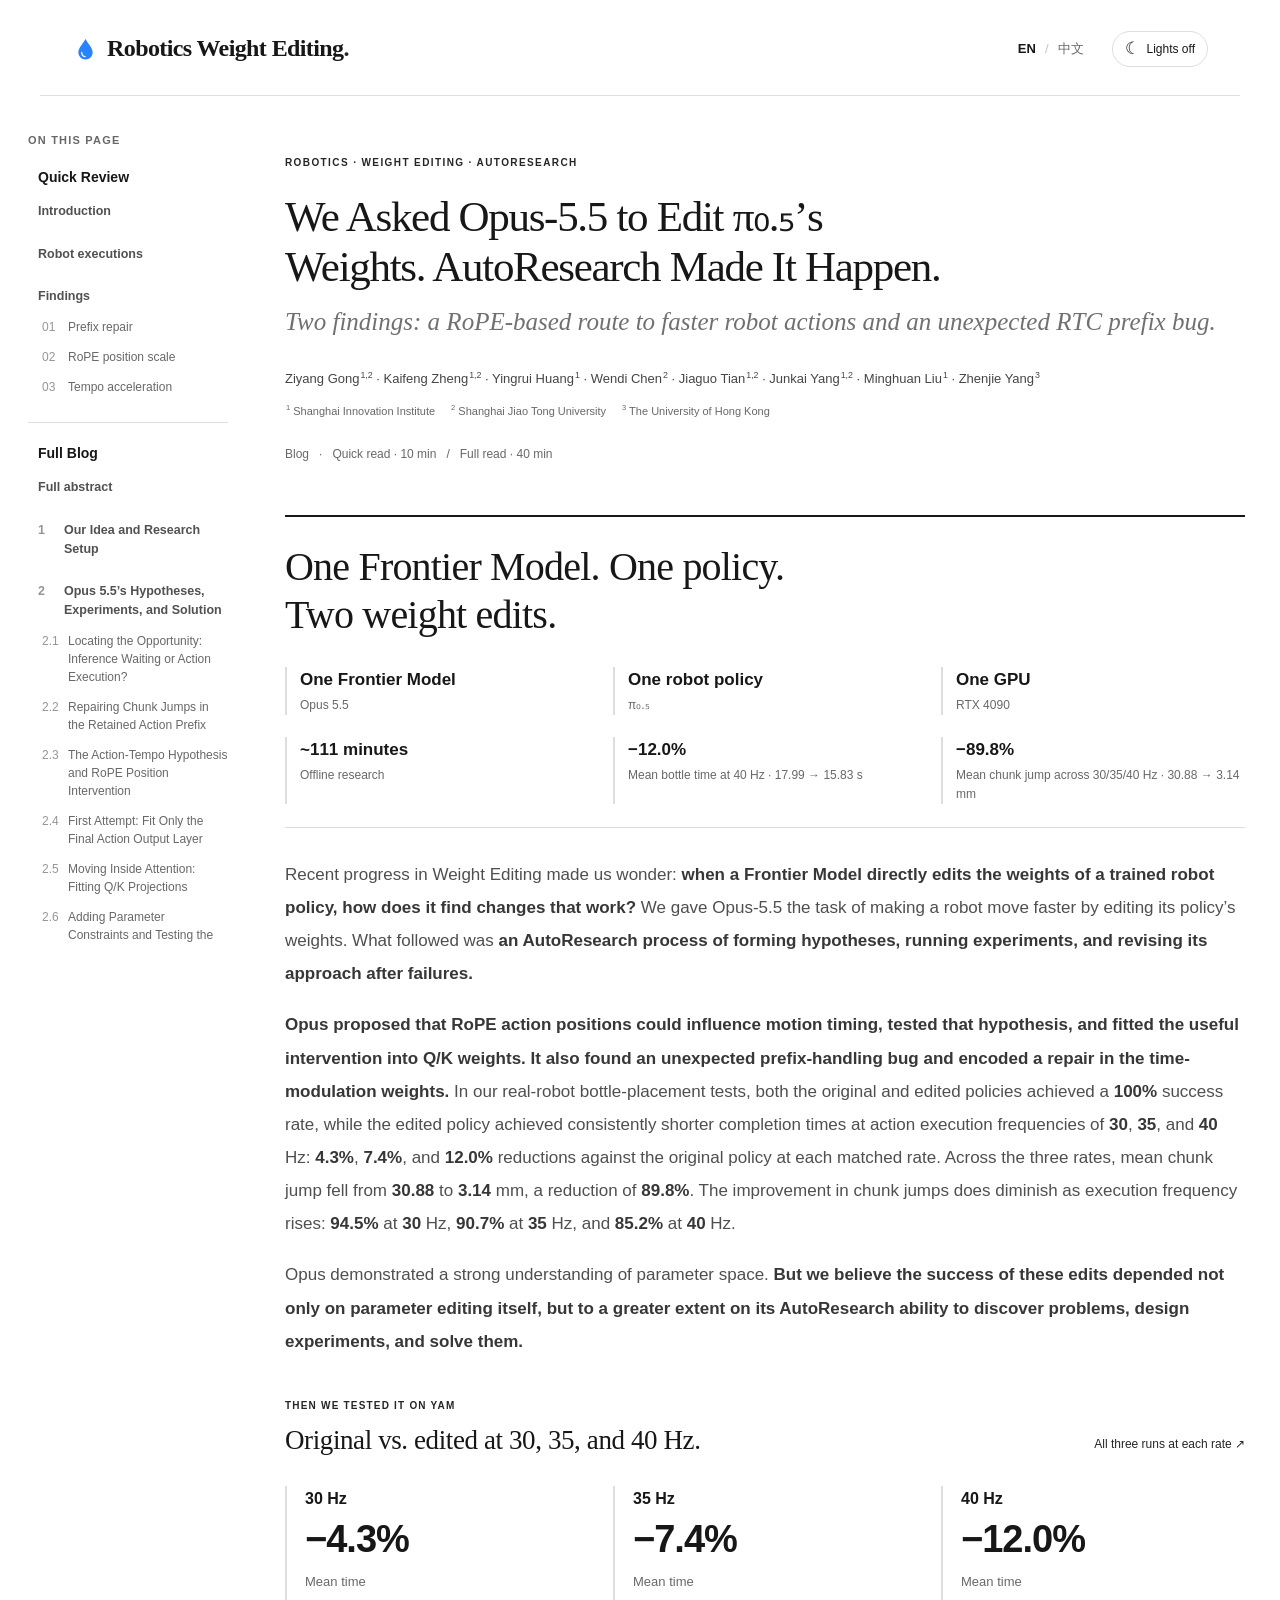
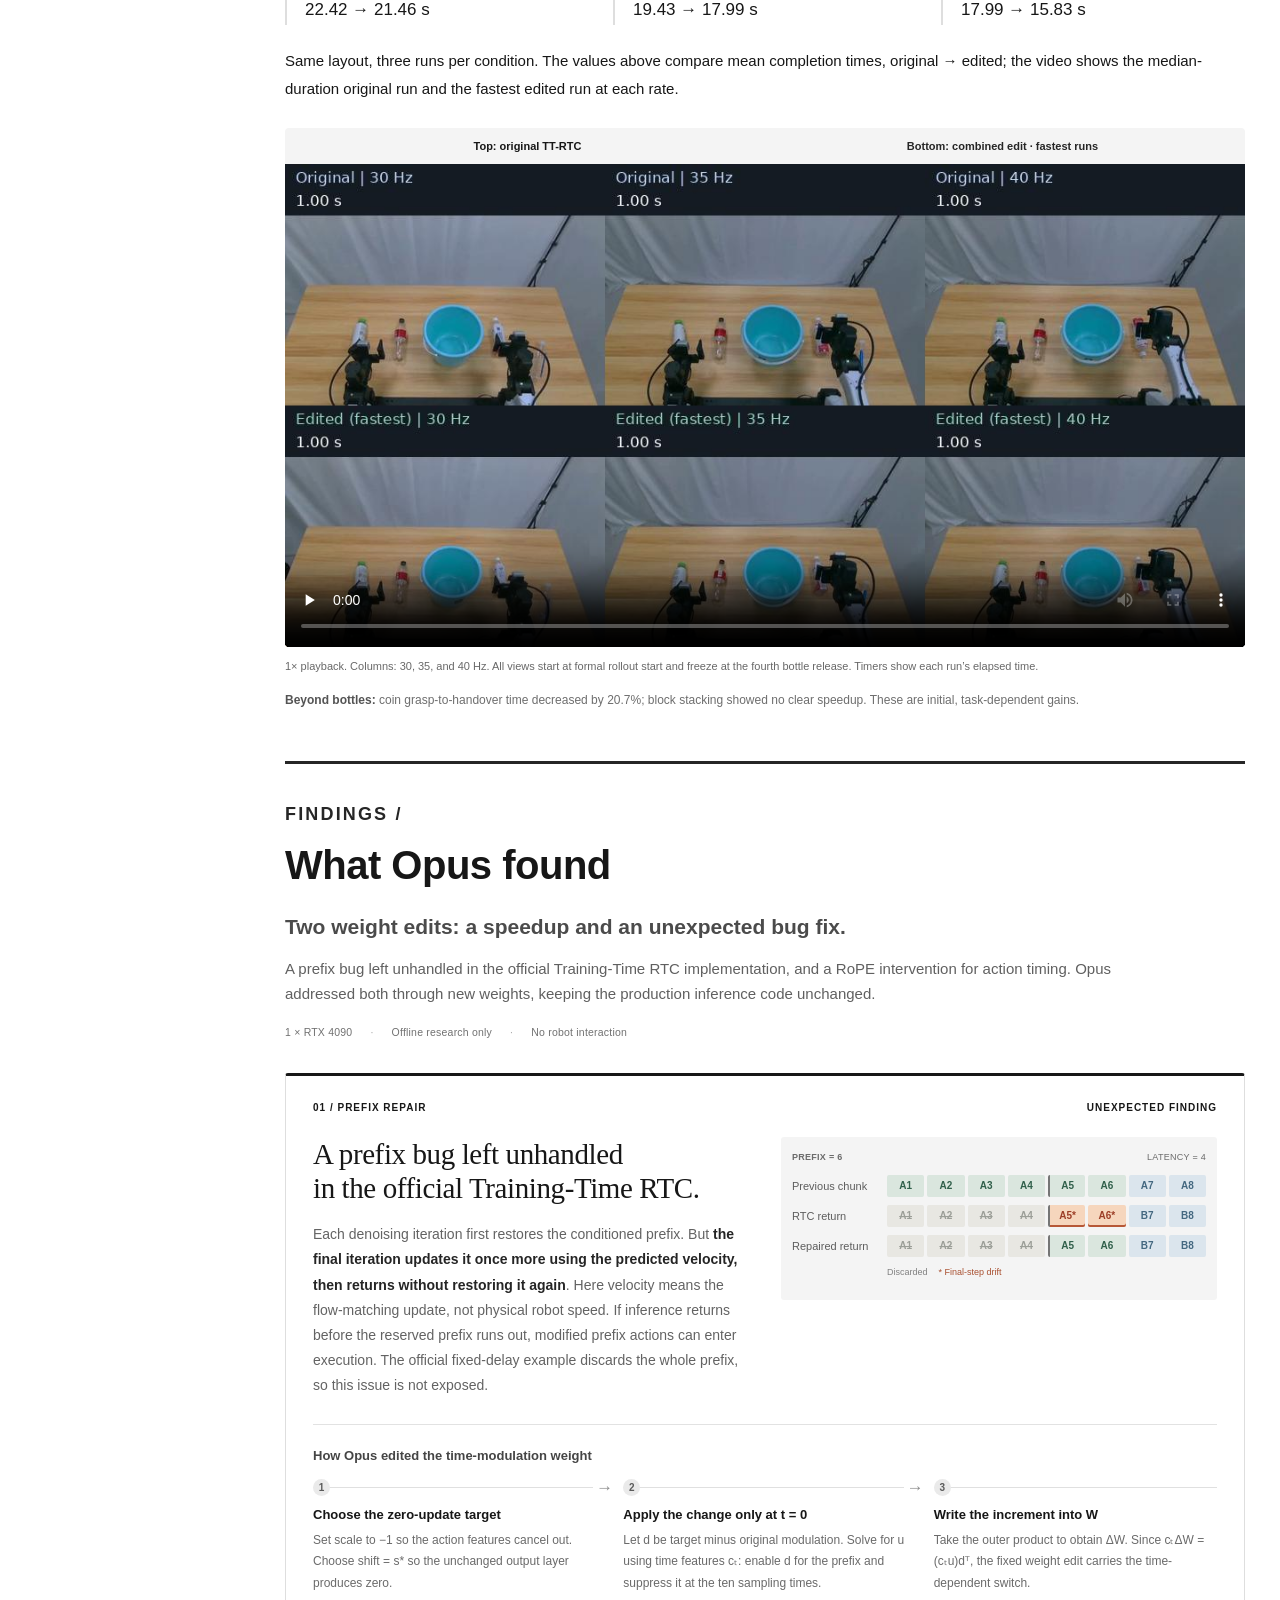
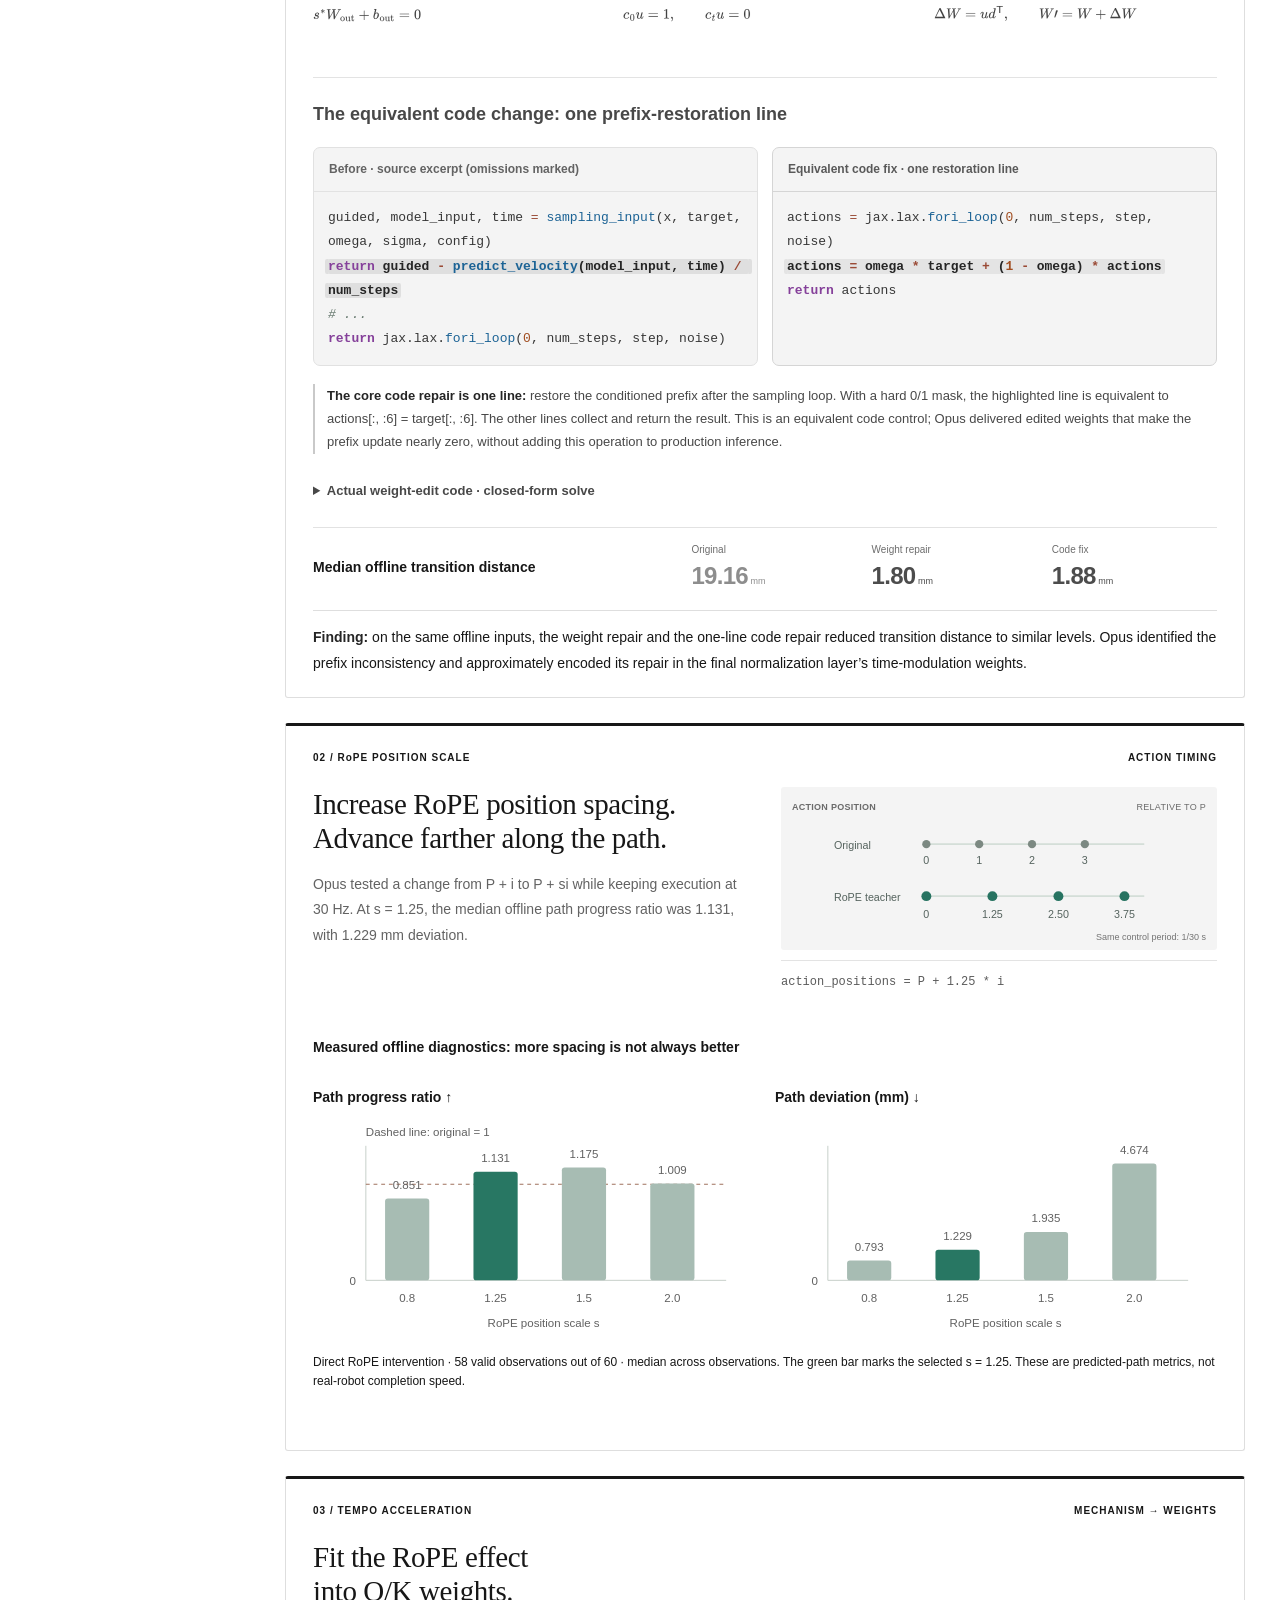
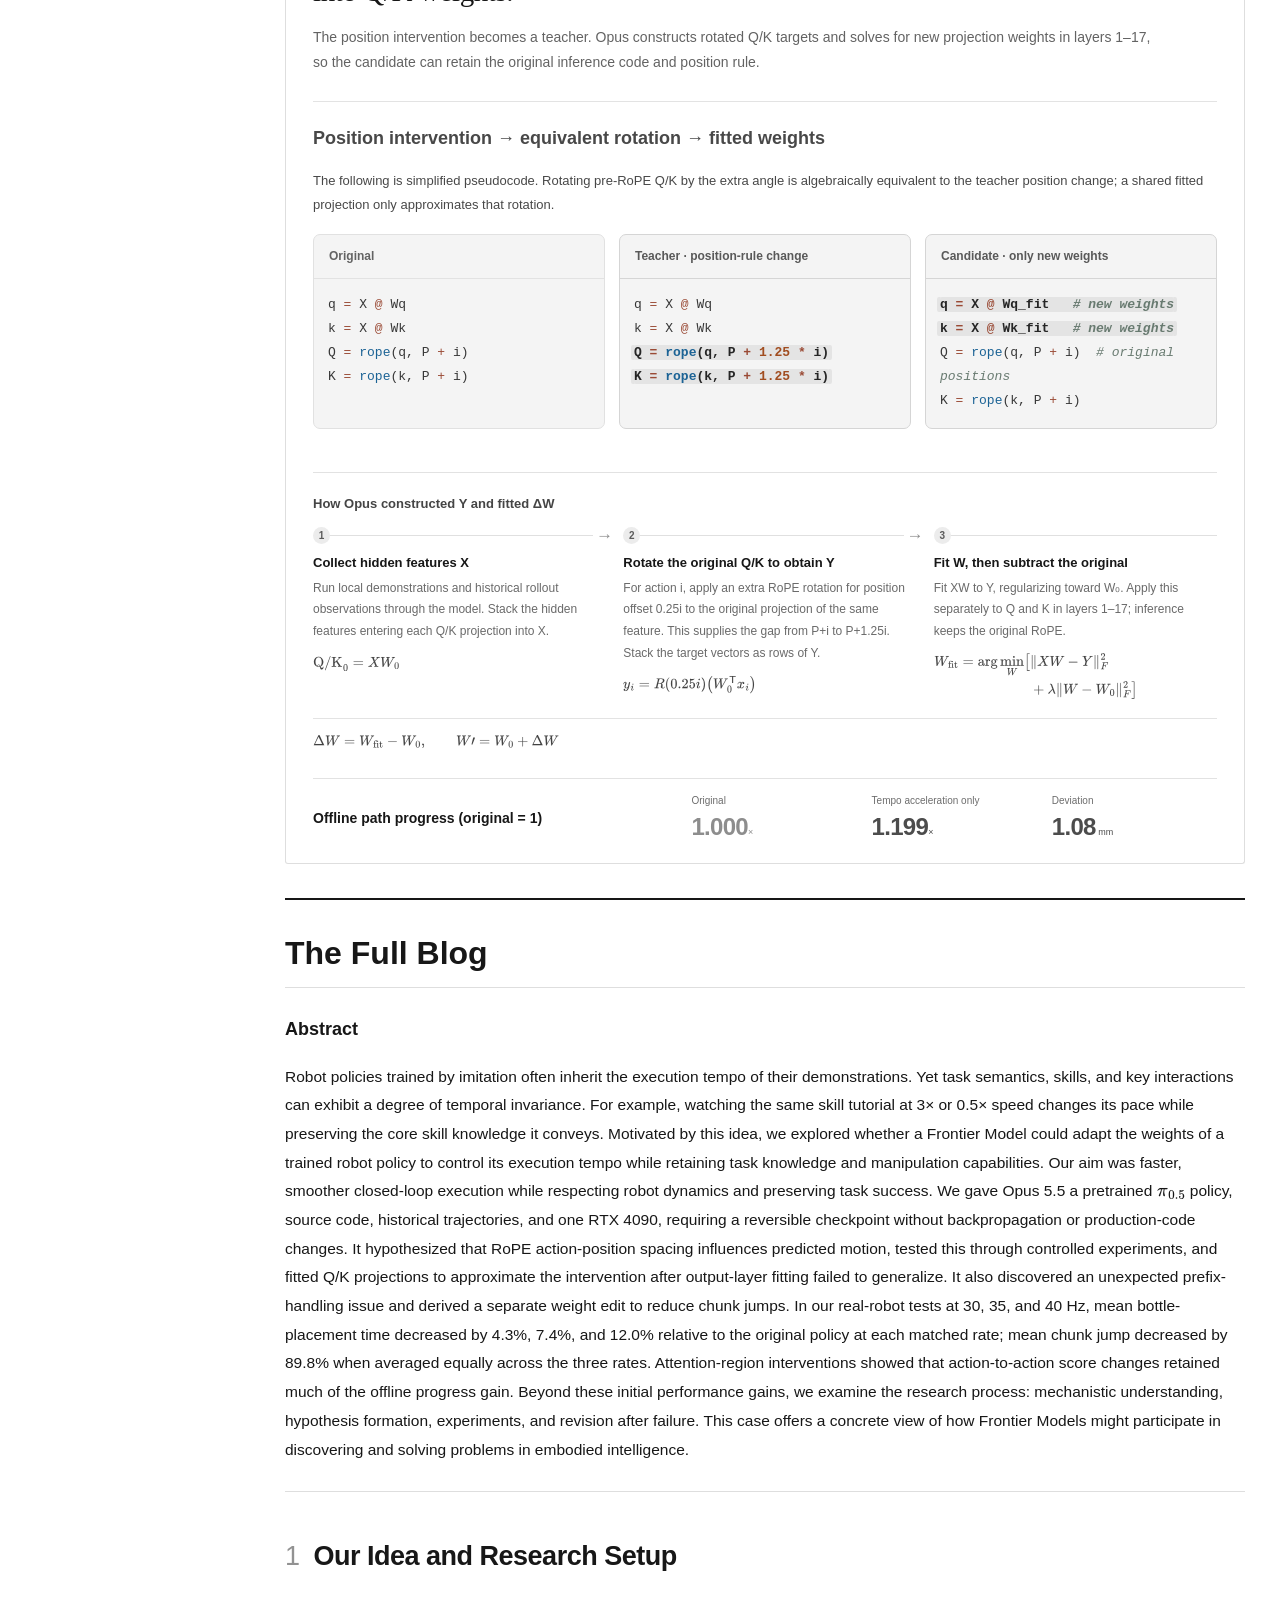
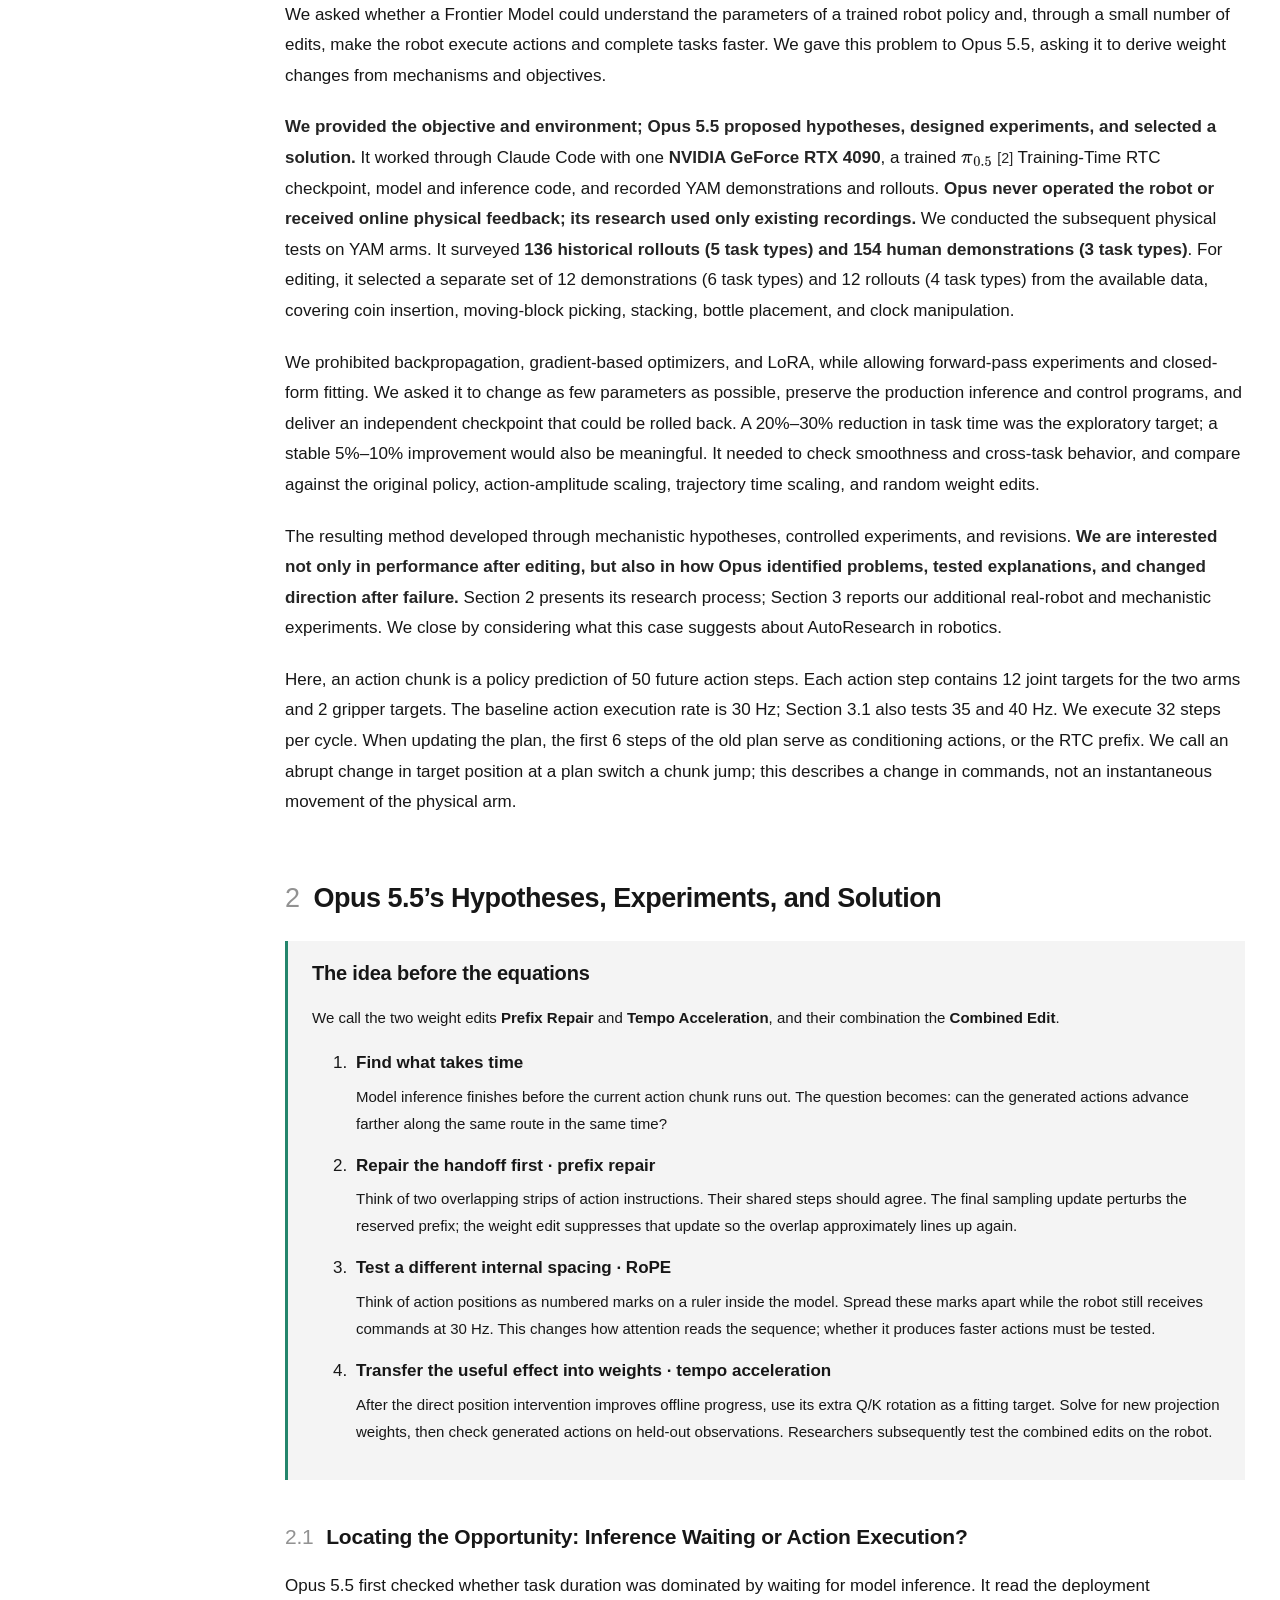
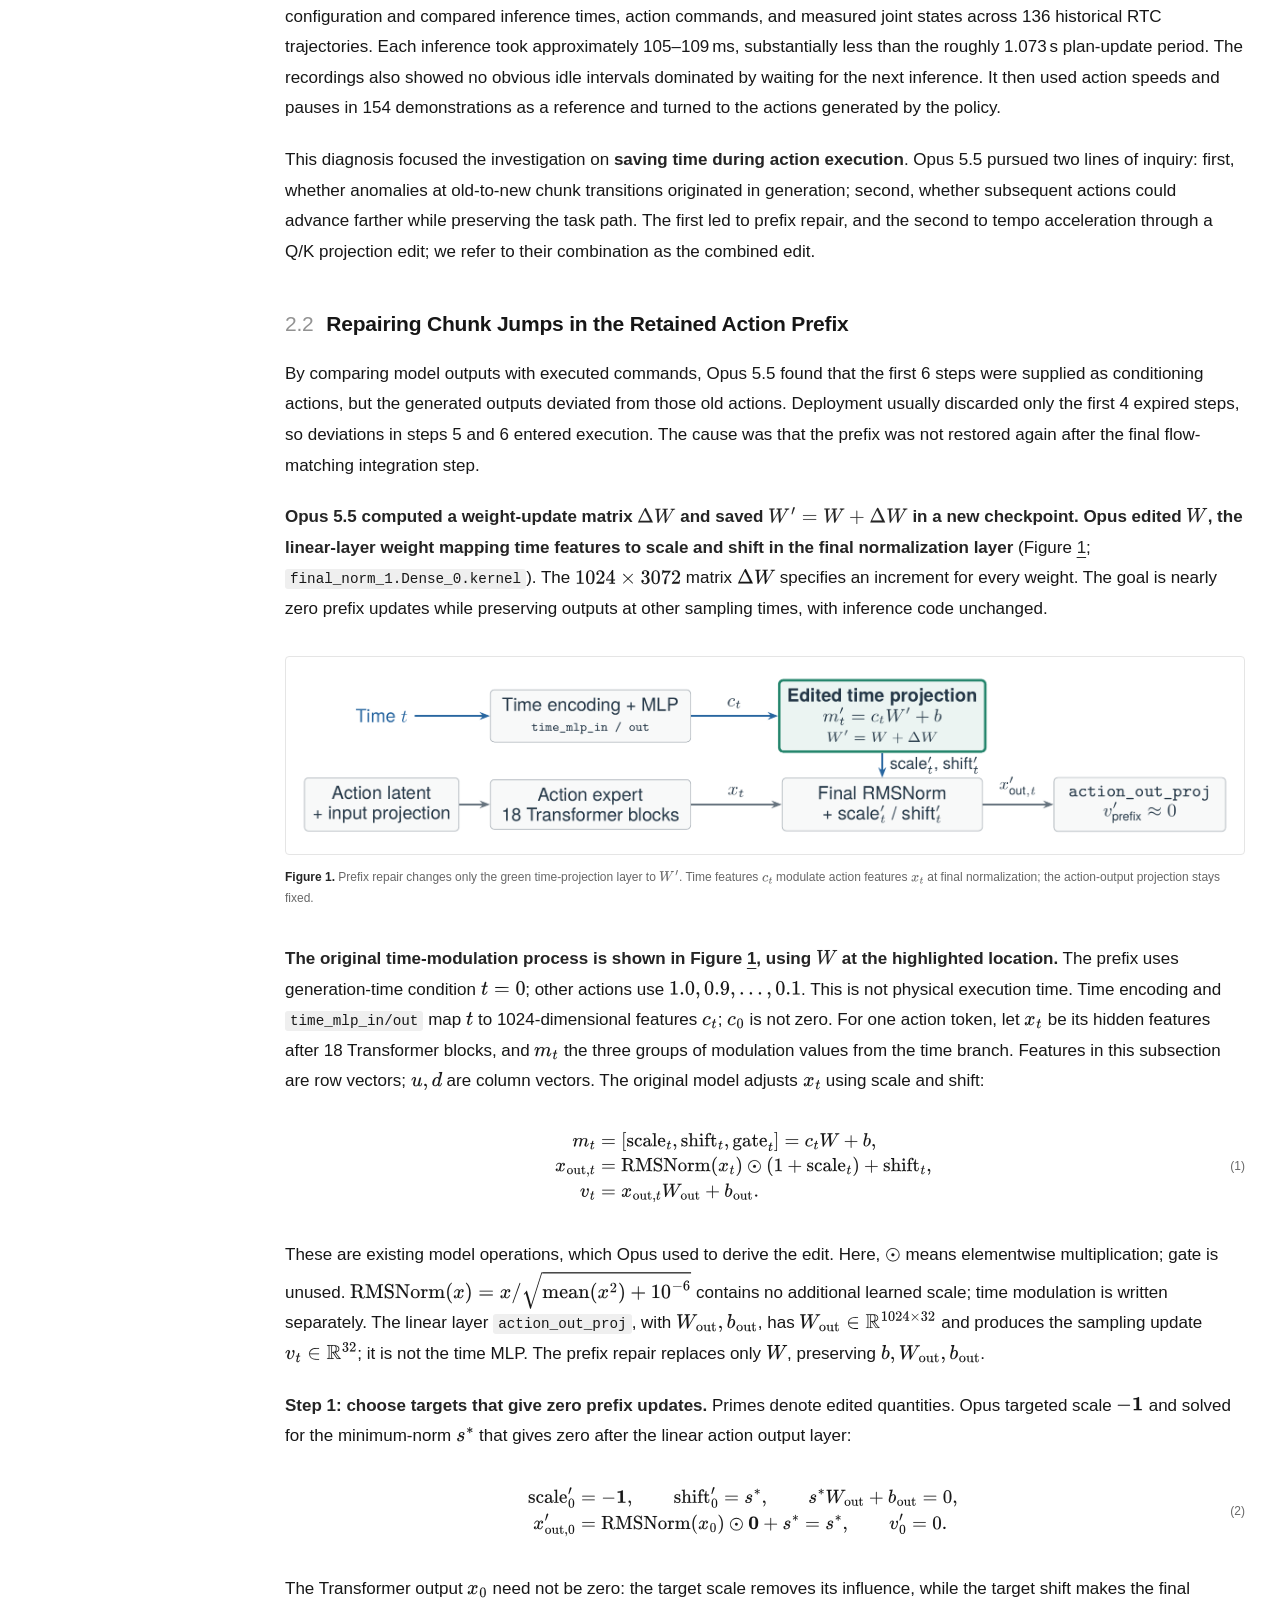
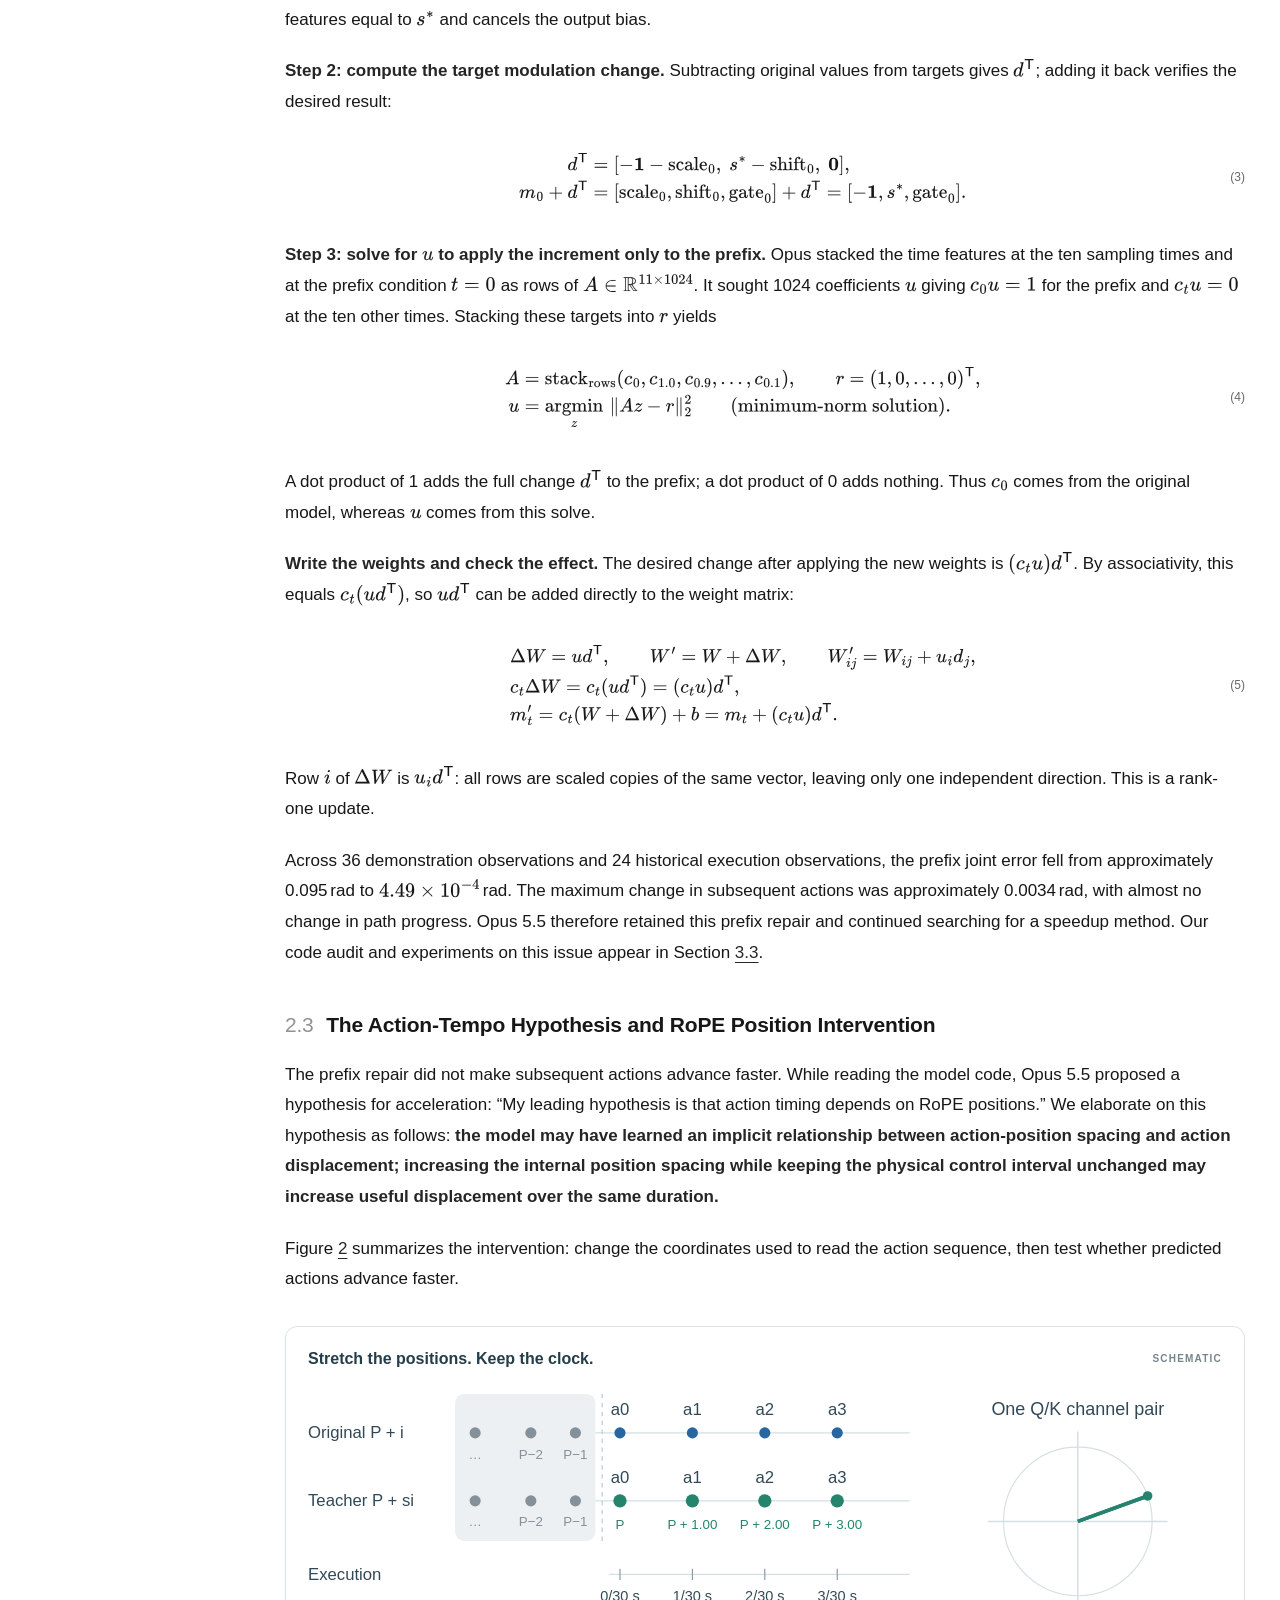
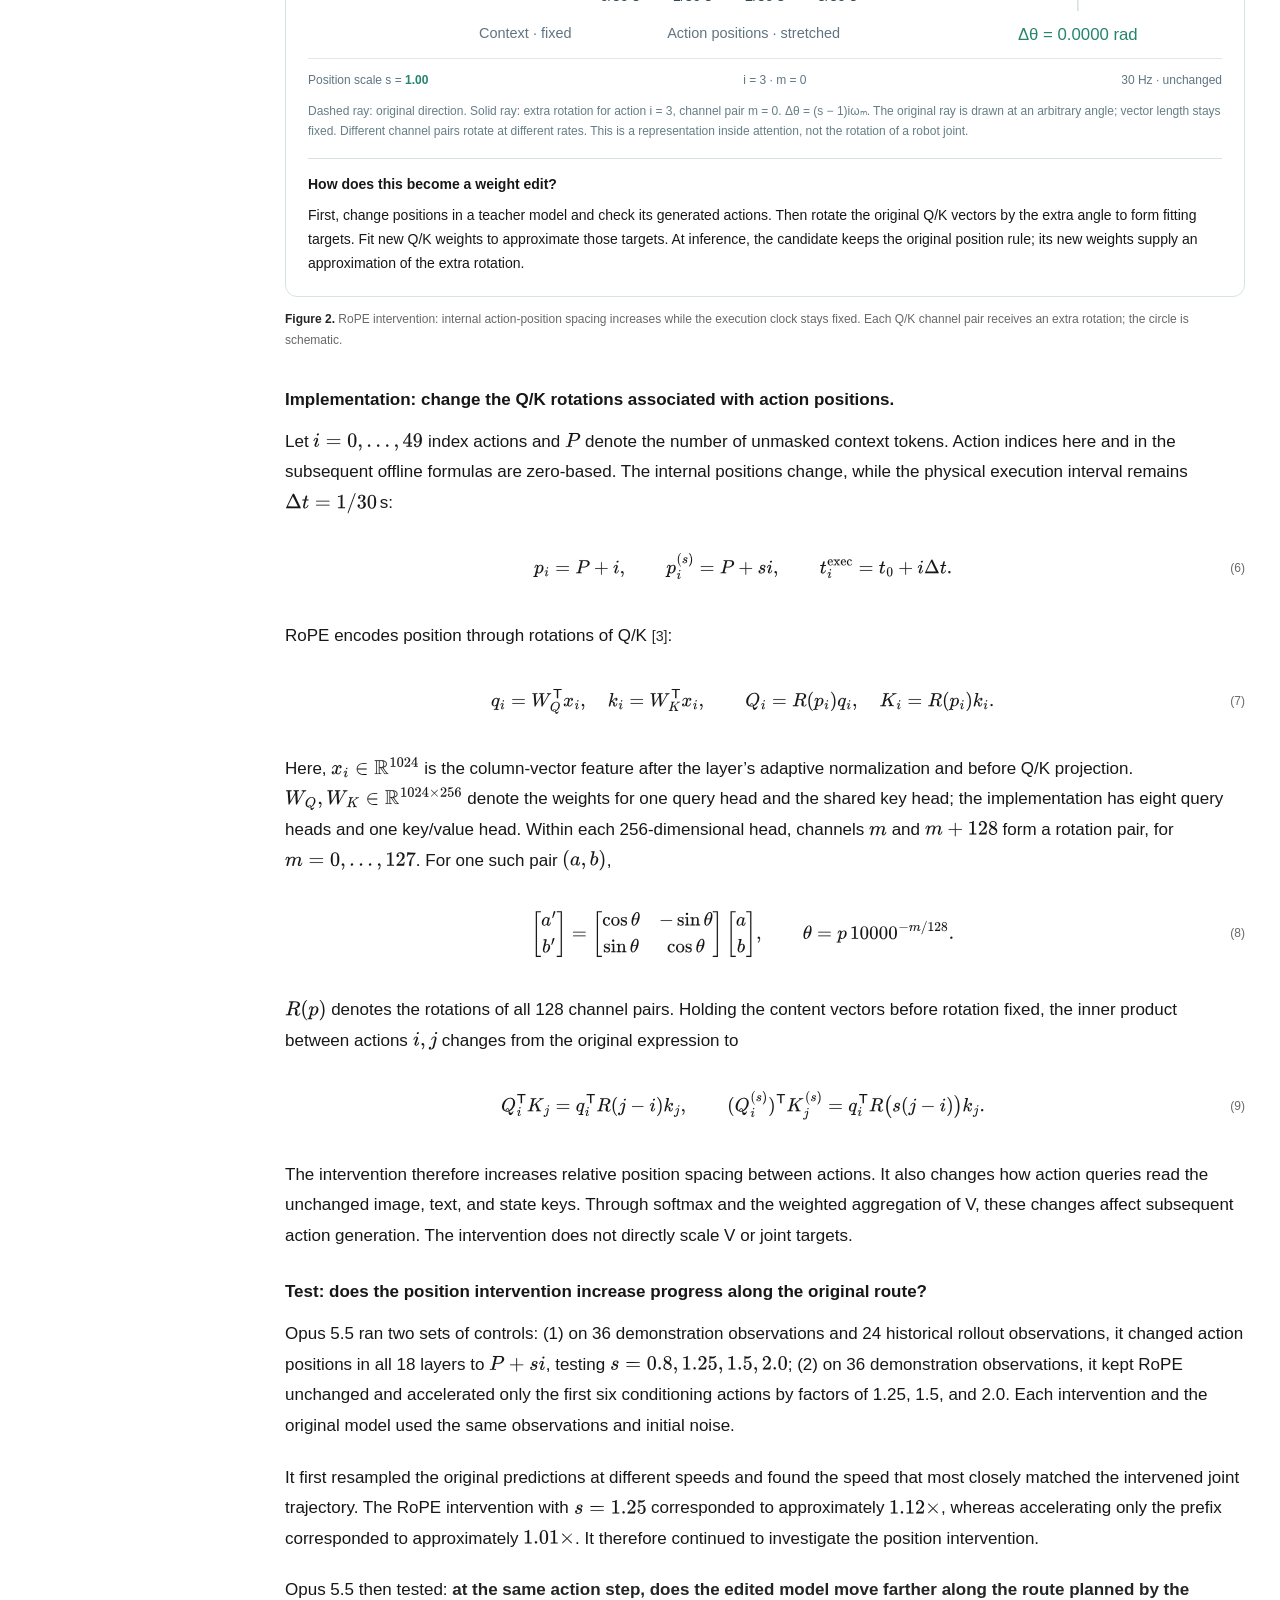
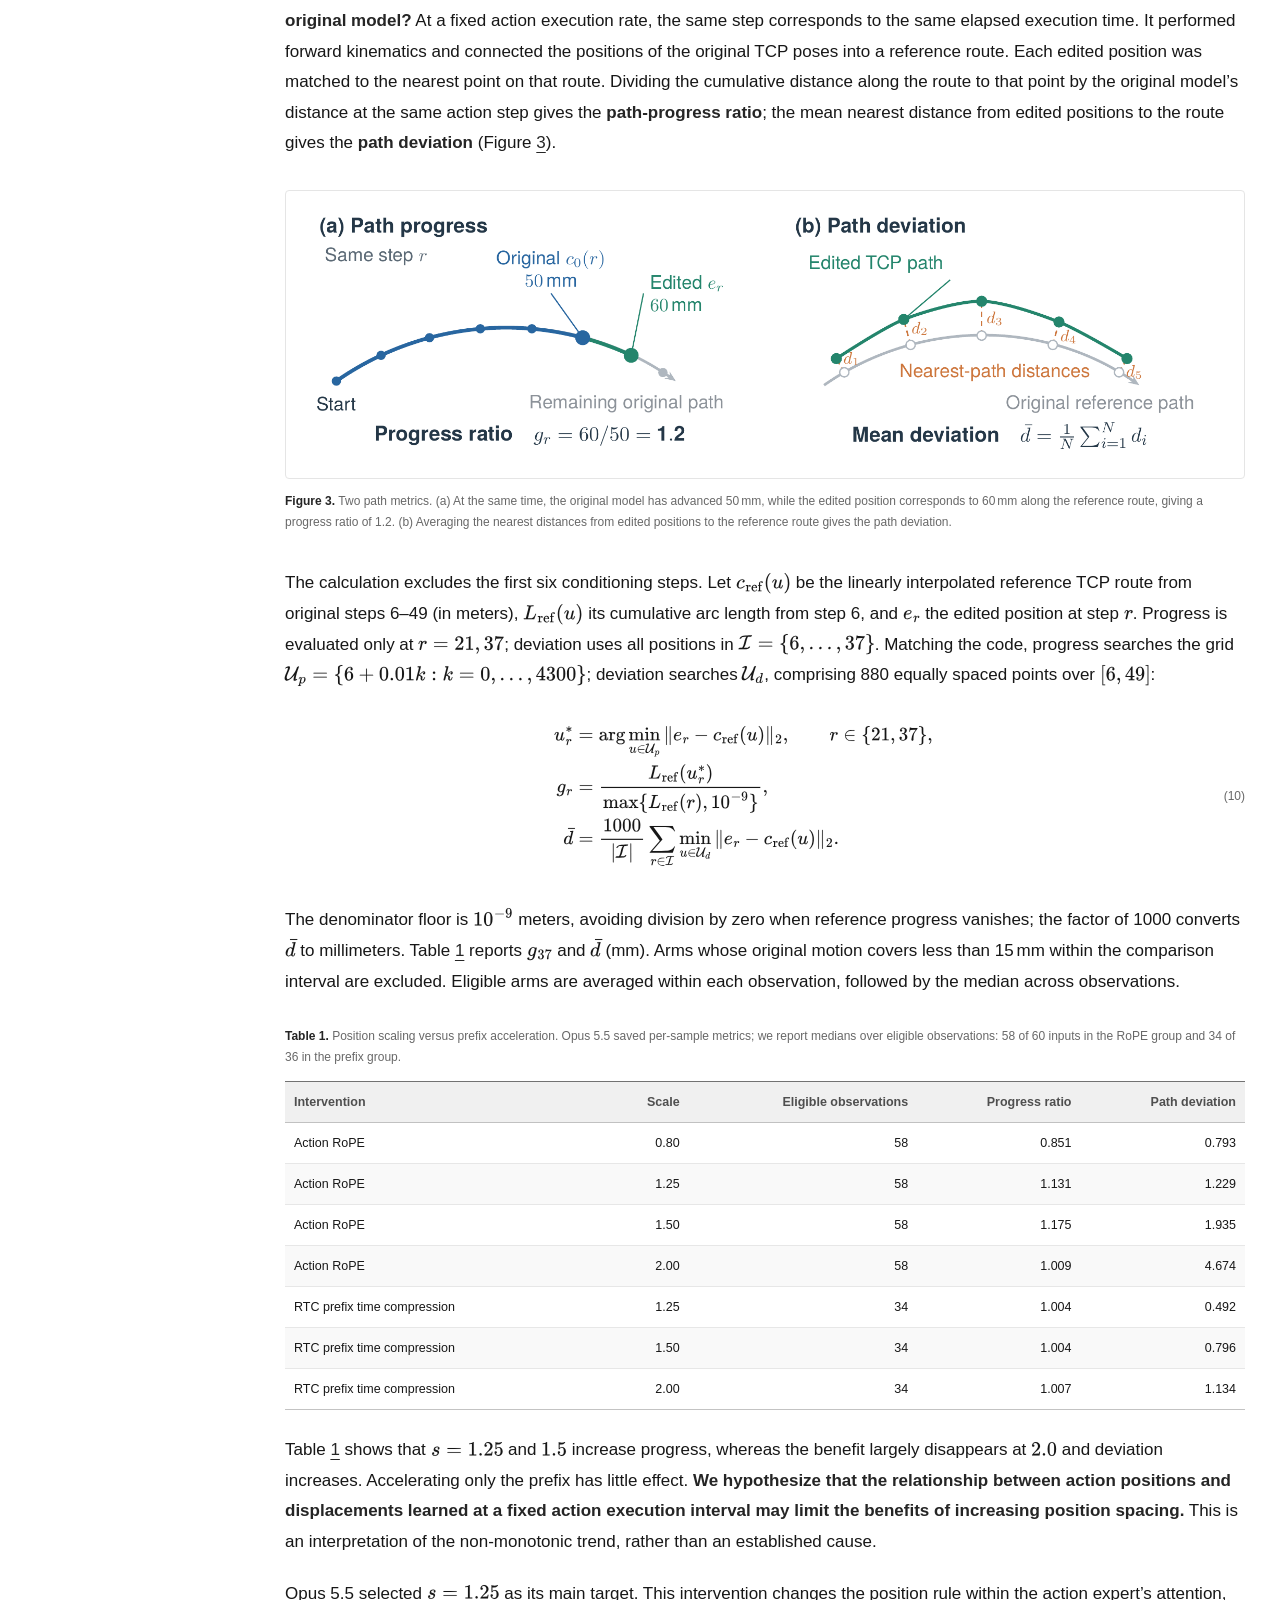
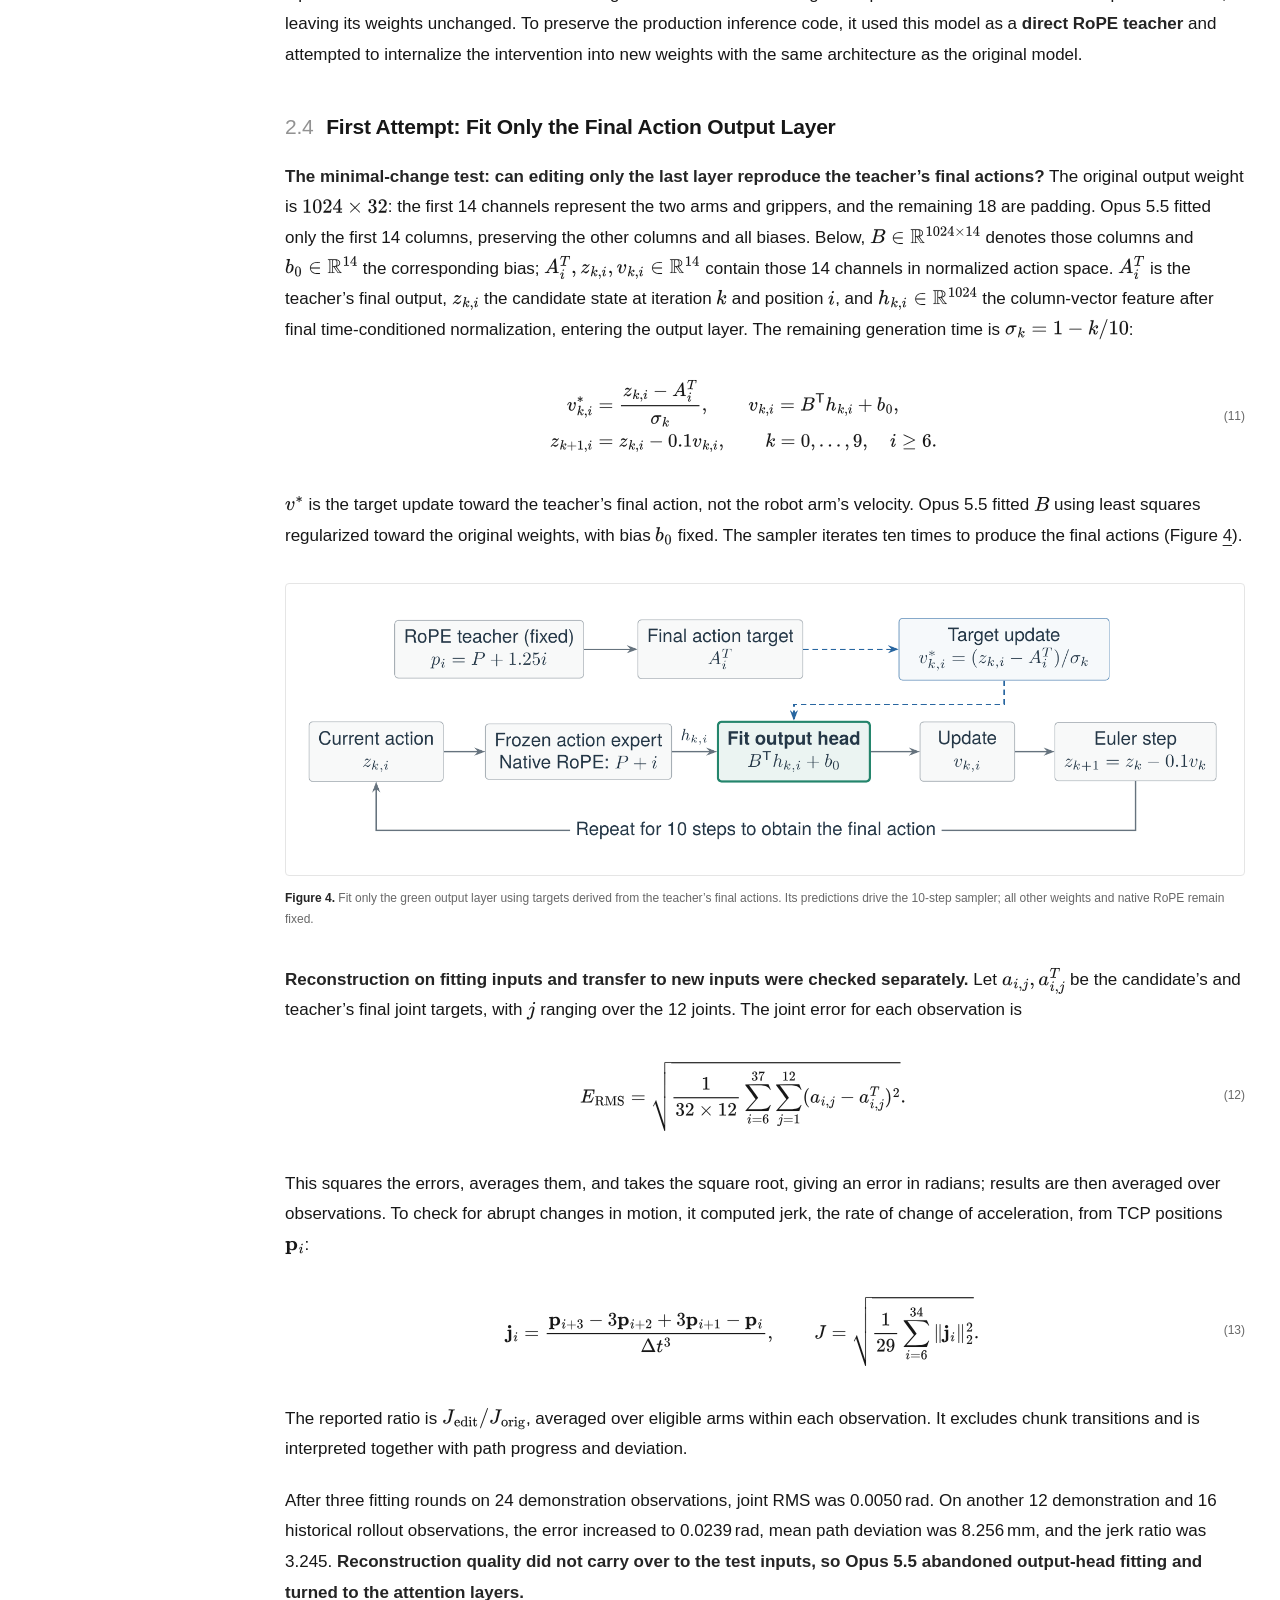
==== commit e74fcb75: "List Shanghai Innovation Institute as first affiliation" ====
--- a/index.html
+++ b/index.html
@@ -201,7 +201,7 @@
 <div class="page-layout">
 <aside class="sidebar"><nav aria-label="On this page"><p class="toc-label">On this page</p><div class="toc-group"><h2 class="toc-group-title">Quick Review</h2><ol class="toc"><li class="toc-level-1"><a href="#introduction"><span></span>Introduction</a></li><li class="toc-level-1"><a href="#execution"><span></span>Robot executions</a></li><li class="toc-level-1"><a href="#tldr"><span></span>Findings</a></li><li class="toc-level-2"><a href="#rtc-finding-title"><span>01</span>Prefix repair</a></li><li class="toc-level-2"><a href="#rope-finding-title"><span>02</span>RoPE position scale</a></li><li class="toc-level-2"><a href="#qk-finding-title"><span>03</span>Tempo acceleration</a></li></ol></div><div class="toc-group"><h2 class="toc-group-title">Full Blog</h2><ol class="toc"><li class="toc-level-1"><a href="#abstract"><span></span>Full abstract</a></li><li class="toc-level-1"><a href="#s1"><span>1</span>Our Idea and Research Setup</a></li><li class="toc-level-1"><a href="#s2"><span>2</span>Opus 5.5’s Hypotheses, Experiments, and Solution</a></li><li class="toc-level-2"><a href="#s2-1"><span>2.1</span>Locating the Opportunity: Inference Waiting or Action Execution?</a></li><li class="toc-level-2"><a href="#s2-2"><span>2.2</span>Repairing Chunk Jumps in the Retained Action Prefix</a></li><li class="toc-level-2"><a href="#s2-3"><span>2.3</span>The Action-Tempo Hypothesis and RoPE Position Intervention</a></li><li class="toc-level-2"><a href="#s2-4"><span>2.4</span>First Attempt: Fit Only the Final Action Output Layer</a></li><li class="toc-level-2"><a href="#s2-5"><span>2.5</span>Moving Inside Attention: Fitting Q/K Projections</a></li><li class="toc-level-2"><a href="#s2-6"><span>2.6</span>Adding Parameter Constraints and Testing the Combination with Prefix Repair</a></li><li class="toc-level-2"><a href="#s2-7"><span>2.7</span>Deliverables and Research Cost</a></li><li class="toc-level-1"><a href="#s3"><span>3</span>Our Follow-up Experiments and Analysis</a></li><li class="toc-level-2"><a href="#s3-1"><span>3.1</span>Real-Robot Experiments: Task Time and Action Quality</a></li><li class="toc-level-2"><a href="#s3-2"><span>3.2</span>Mechanism Analysis: Which Attention Changes Preserve the Progress Gain?</a></li><li class="toc-level-2"><a href="#s3-3"><span>3.3</span>Repairing Prefix Consistency in Parameter Space</a></li><li class="toc-level-1"><a href="#closing-thoughts"><span></span>Closing Thoughts</a></li><li class="toc-level-1"><a href="#references"><span></span>References</a></li><li class="toc-level-1"><a href="#bibtex"><span></span>BibTeX</a></li></ol></div><a class="back-to-top" href="#top">↑ Back to top</a></nav></aside>
 <main id="article"><article>
-<header class="article-header"><p class="eyebrow">ROBOTICS · WEIGHT EDITING · AUTORESEARCH</p><h1>We Asked Opus-5.5 to Edit π₀.₅’s Weights. AutoResearch Made It Happen.</h1><p class="subtitle"><em>Two findings: a RoPE-based route to faster robot actions and an unexpected RTC prefix bug.</em></p><div class="authors">Ziyang Gong<sup>1,2</sup> · Kaifeng Zheng<sup>1,2</sup> · Yingrui Huang<sup>2</sup> · Wendi Chen<sup>1</sup> · Jiaguo Tian<sup>1,2</sup> · Junkai Yang<sup>1,2</sup> · Minghuan Liu<sup>2</sup> · Zhenjie Yang<sup>3</sup></div><div class="affiliations"><span><sup>1</sup> Shanghai Jiao Tong University</span><span><sup>2</sup> Shanghai Innovation Institute</span><span><sup>3</sup> The University of Hong Kong</span></div><div class="article-meta"><span>Blog</span><span>·</span><span>Quick read · 10 min</span><span>/</span><span>Full read · 40 min</span></div></header>
+<header class="article-header"><p class="eyebrow">ROBOTICS · WEIGHT EDITING · AUTORESEARCH</p><h1>We Asked Opus-5.5 to Edit π₀.₅’s Weights. AutoResearch Made It Happen.</h1><p class="subtitle"><em>Two findings: a RoPE-based route to faster robot actions and an unexpected RTC prefix bug.</em></p><div class="authors">Ziyang Gong<sup>1,2</sup> · Kaifeng Zheng<sup>1,2</sup> · Yingrui Huang<sup>1</sup> · Wendi Chen<sup>2</sup> · Jiaguo Tian<sup>1,2</sup> · Junkai Yang<sup>1,2</sup> · Minghuan Liu<sup>1</sup> · Zhenjie Yang<sup>3</sup></div><div class="affiliations"><span><sup>1</sup> Shanghai Innovation Institute</span><span><sup>2</sup> Shanghai Jiao Tong University</span><span><sup>3</sup> The University of Hong Kong</span></div><div class="article-meta"><span>Blog</span><span>·</span><span>Quick read · 10 min</span><span>/</span><span>Full read · 40 min</span></div></header>
 
 <section class="article-introduction" id="introduction" aria-label="Introduction"><div class="research-opener"><h2>One Frontier Model. One policy. <br>Two weight edits.</h2><div class="research-facts"><div><b>One Frontier Model</b><span>Opus 5.5</span></div><div><b>One robot policy</b><span>π₀.₅</span></div><div><b>One GPU</b><span>RTX 4090</span></div><div><b>~111 minutes</b><span>Offline research</span></div><div><b>−12.0%</b><span>Mean bottle time at 40 Hz · 17.99 → 15.83 s</span></div><div><b>−89.8%</b><span>Mean chunk jump across 30/35/40 Hz · 30.88 → 3.14 mm</span></div></div></div><p>Recent progress in Weight Editing made us wonder: <strong>when a Frontier Model directly edits the weights of a trained robot policy, how does it find changes that work?</strong> We gave Opus-5.5 the task of making a robot move faster by editing its policy’s weights. What followed was <strong>an AutoResearch process of forming hypotheses, running experiments, and revising its approach after failures.</strong></p><p><strong>Opus proposed that RoPE action positions could influence motion timing, tested that hypothesis, and fitted the useful intervention into Q/K weights. It also found an unexpected prefix-handling bug and encoded a repair in the time-modulation weights.</strong> In our real-robot bottle-placement tests, both the original and edited policies achieved a <strong>100%</strong> success rate, while the edited policy achieved consistently shorter completion times at action execution frequencies of <strong>30</strong>, <strong>35</strong>, and <strong>40</strong> Hz: <strong>4.3%</strong>, <strong>7.4%</strong>, and <strong>12.0%</strong> reductions against the original policy at each matched rate. Across the three rates, mean chunk jump fell from <strong>30.88</strong> to <strong>3.14</strong> mm, a reduction of <strong>89.8%</strong>. The improvement in chunk jumps does diminish as execution frequency rises: <strong>94.5%</strong> at <strong>30</strong> Hz, <strong>90.7%</strong> at <strong>35</strong> Hz, and <strong>85.2%</strong> at <strong>40</strong> Hz.</p><p>Opus demonstrated a strong understanding of parameter space. <strong>But we believe the success of these edits depended not only on parameter editing itself, but to a greater extent on its AutoResearch ability to discover problems, design experiments, and solve them.</strong></p></section>
 <div class="findings video-intro"><section class="execution-showcase" id="execution" aria-labelledby="execution-title"><div class="execution-heading"><div><p class="finding-eyebrow">THEN WE TESTED IT ON YAM</p><h3 id="execution-title">Original vs. edited at 30, 35, and 40 Hz.</h3></div><a href="#matched-frequency-videos">All three runs at each rate ↗</a></div>
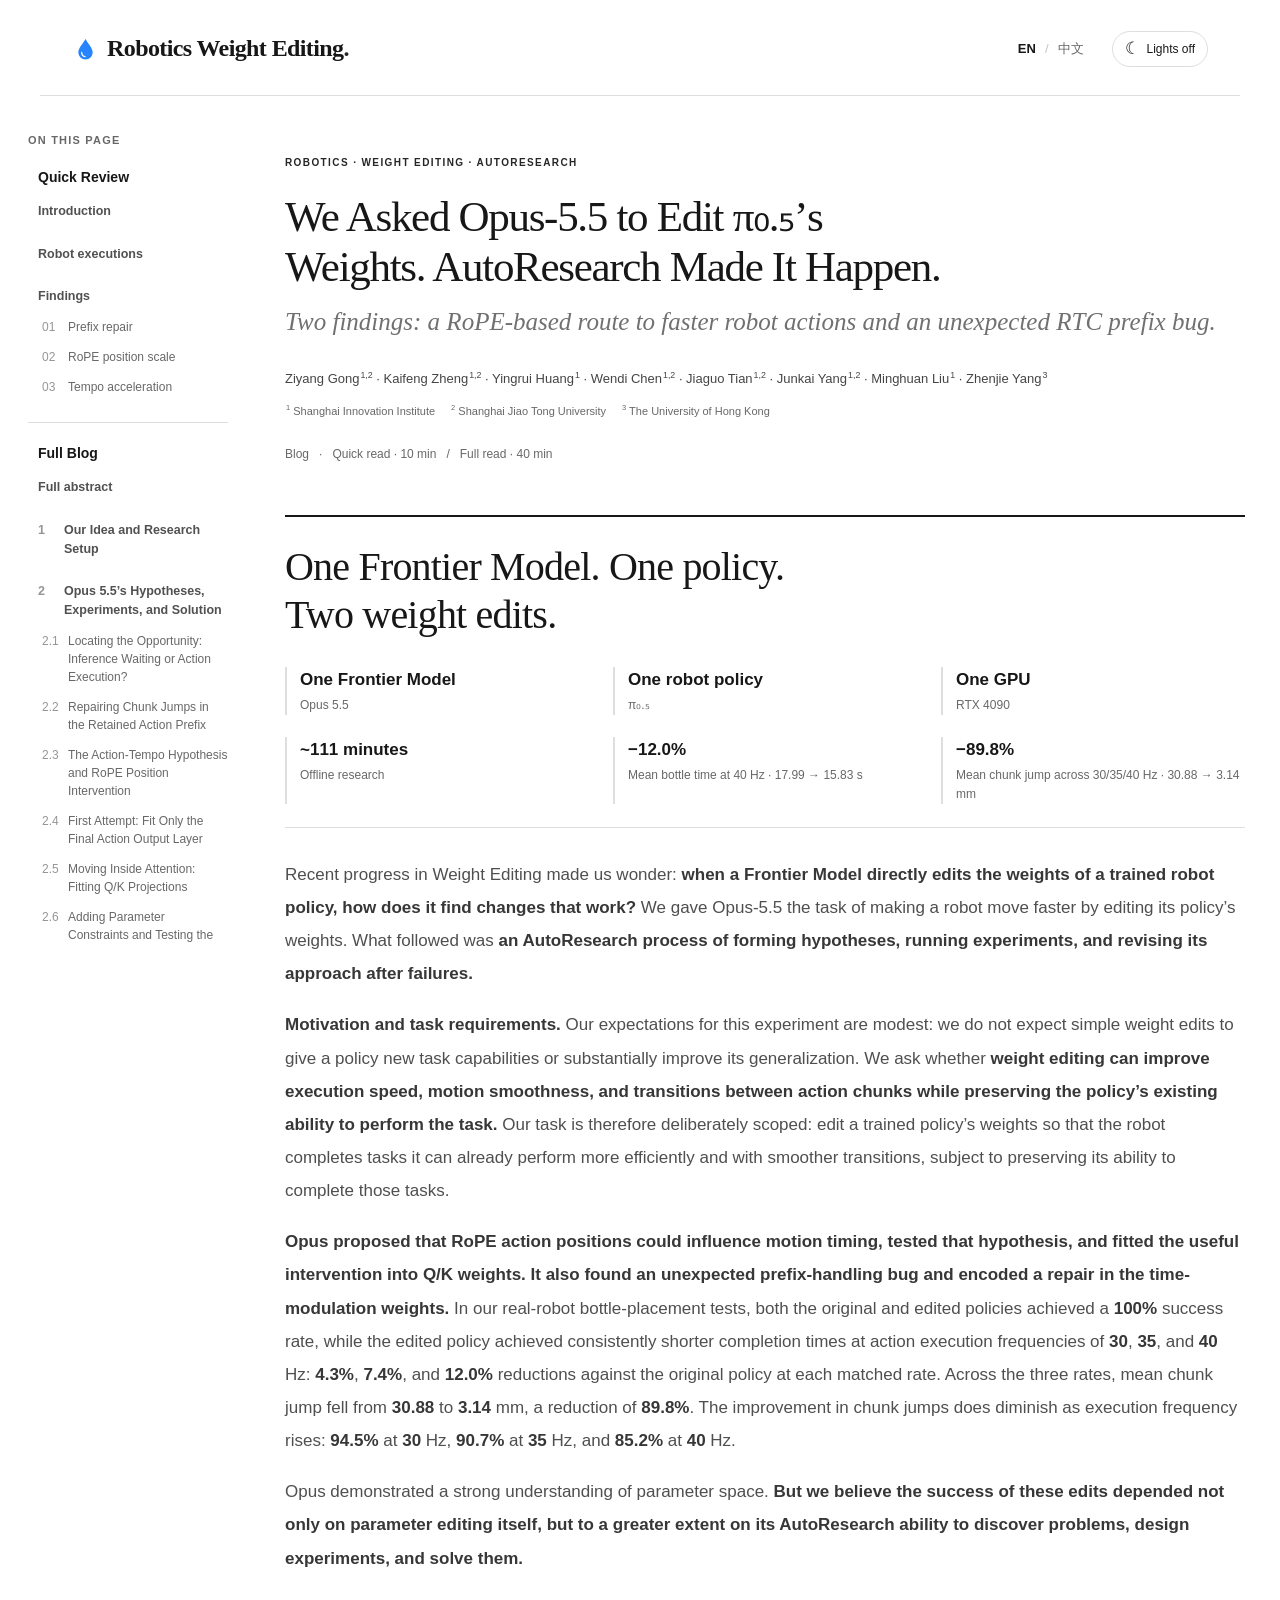
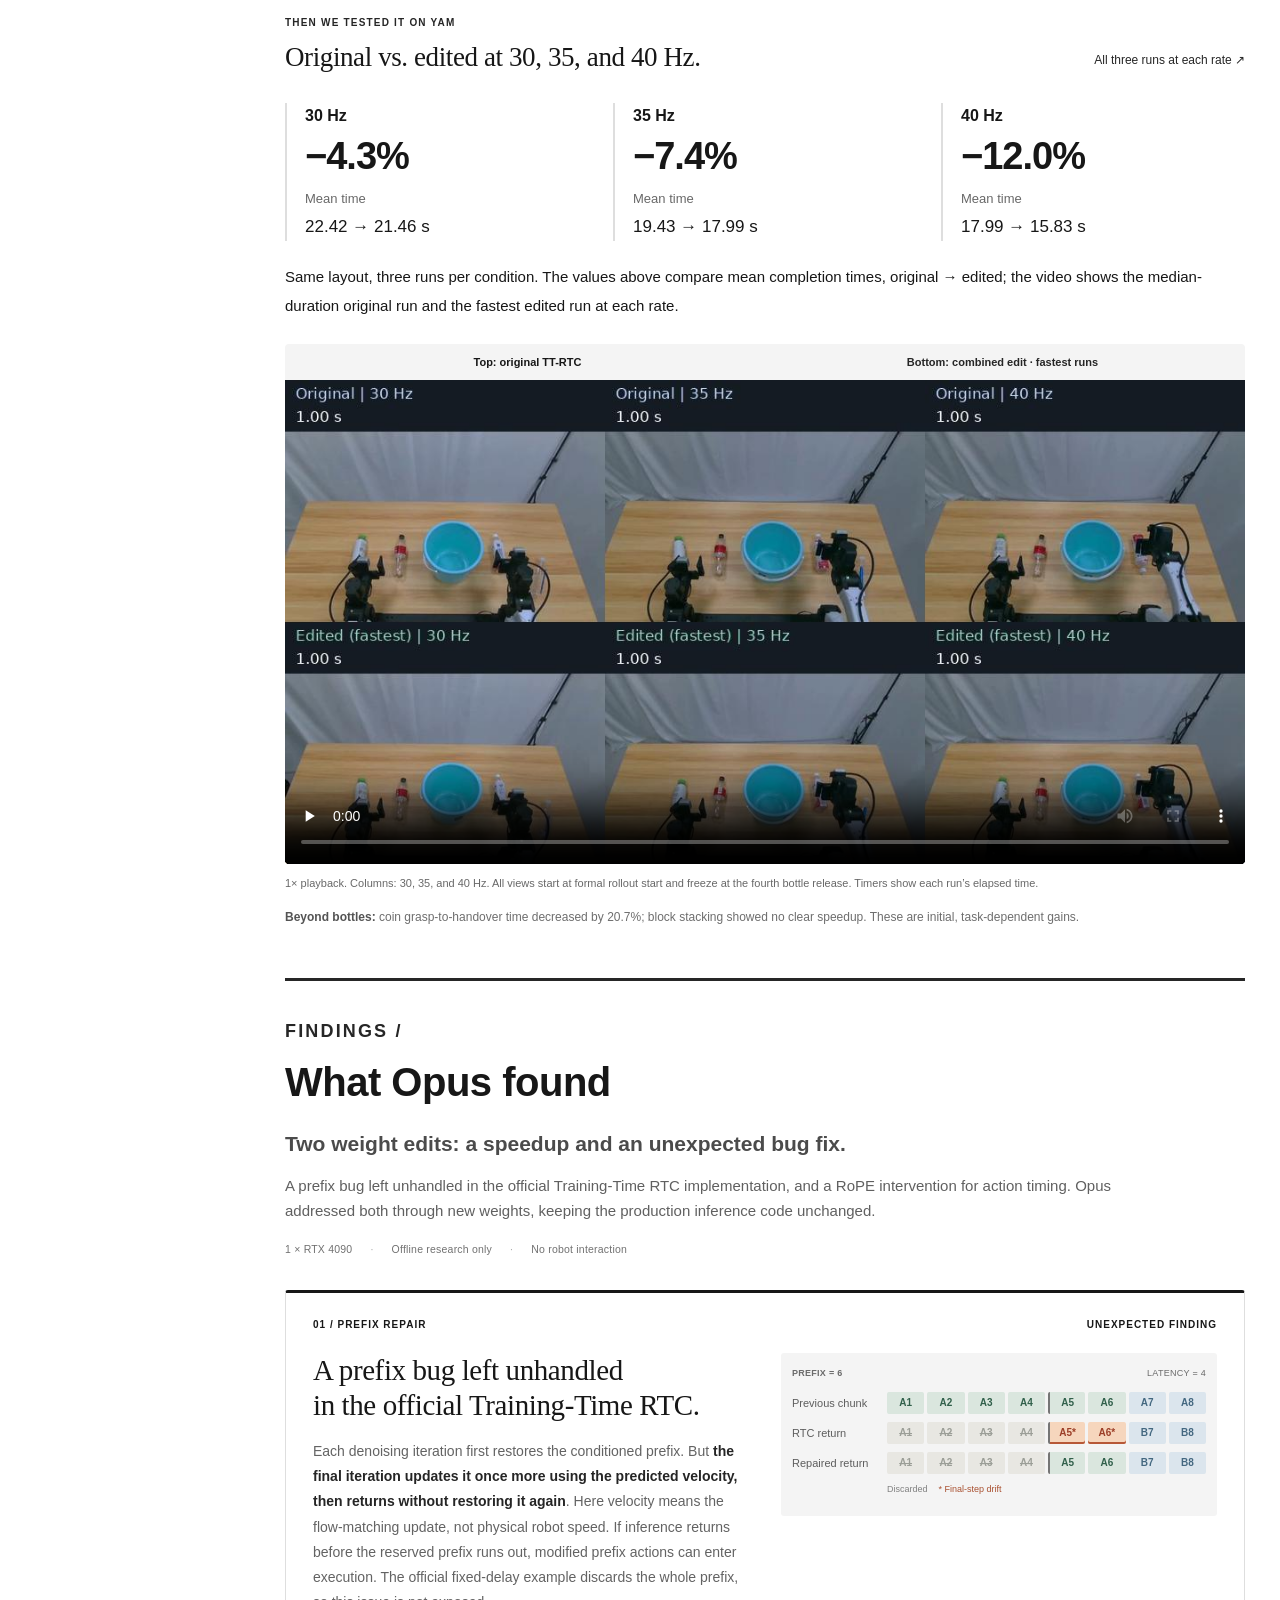
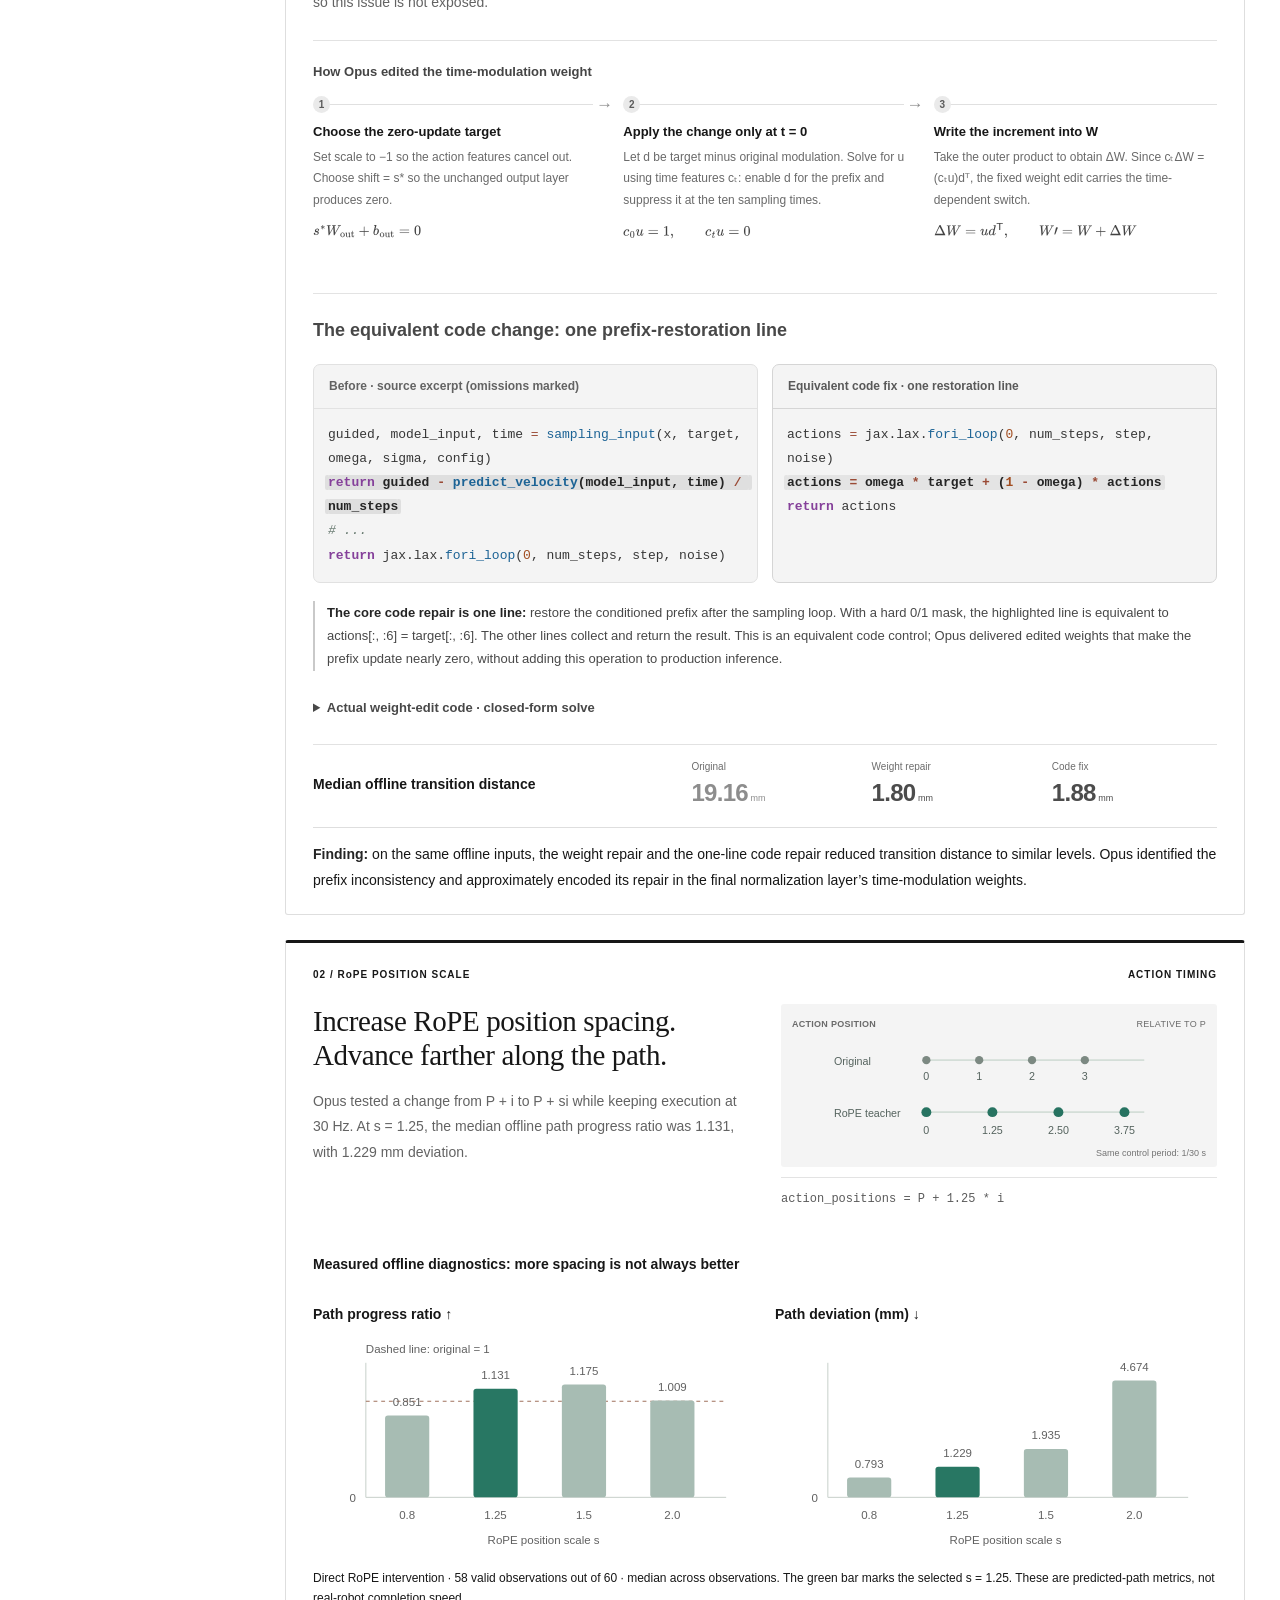
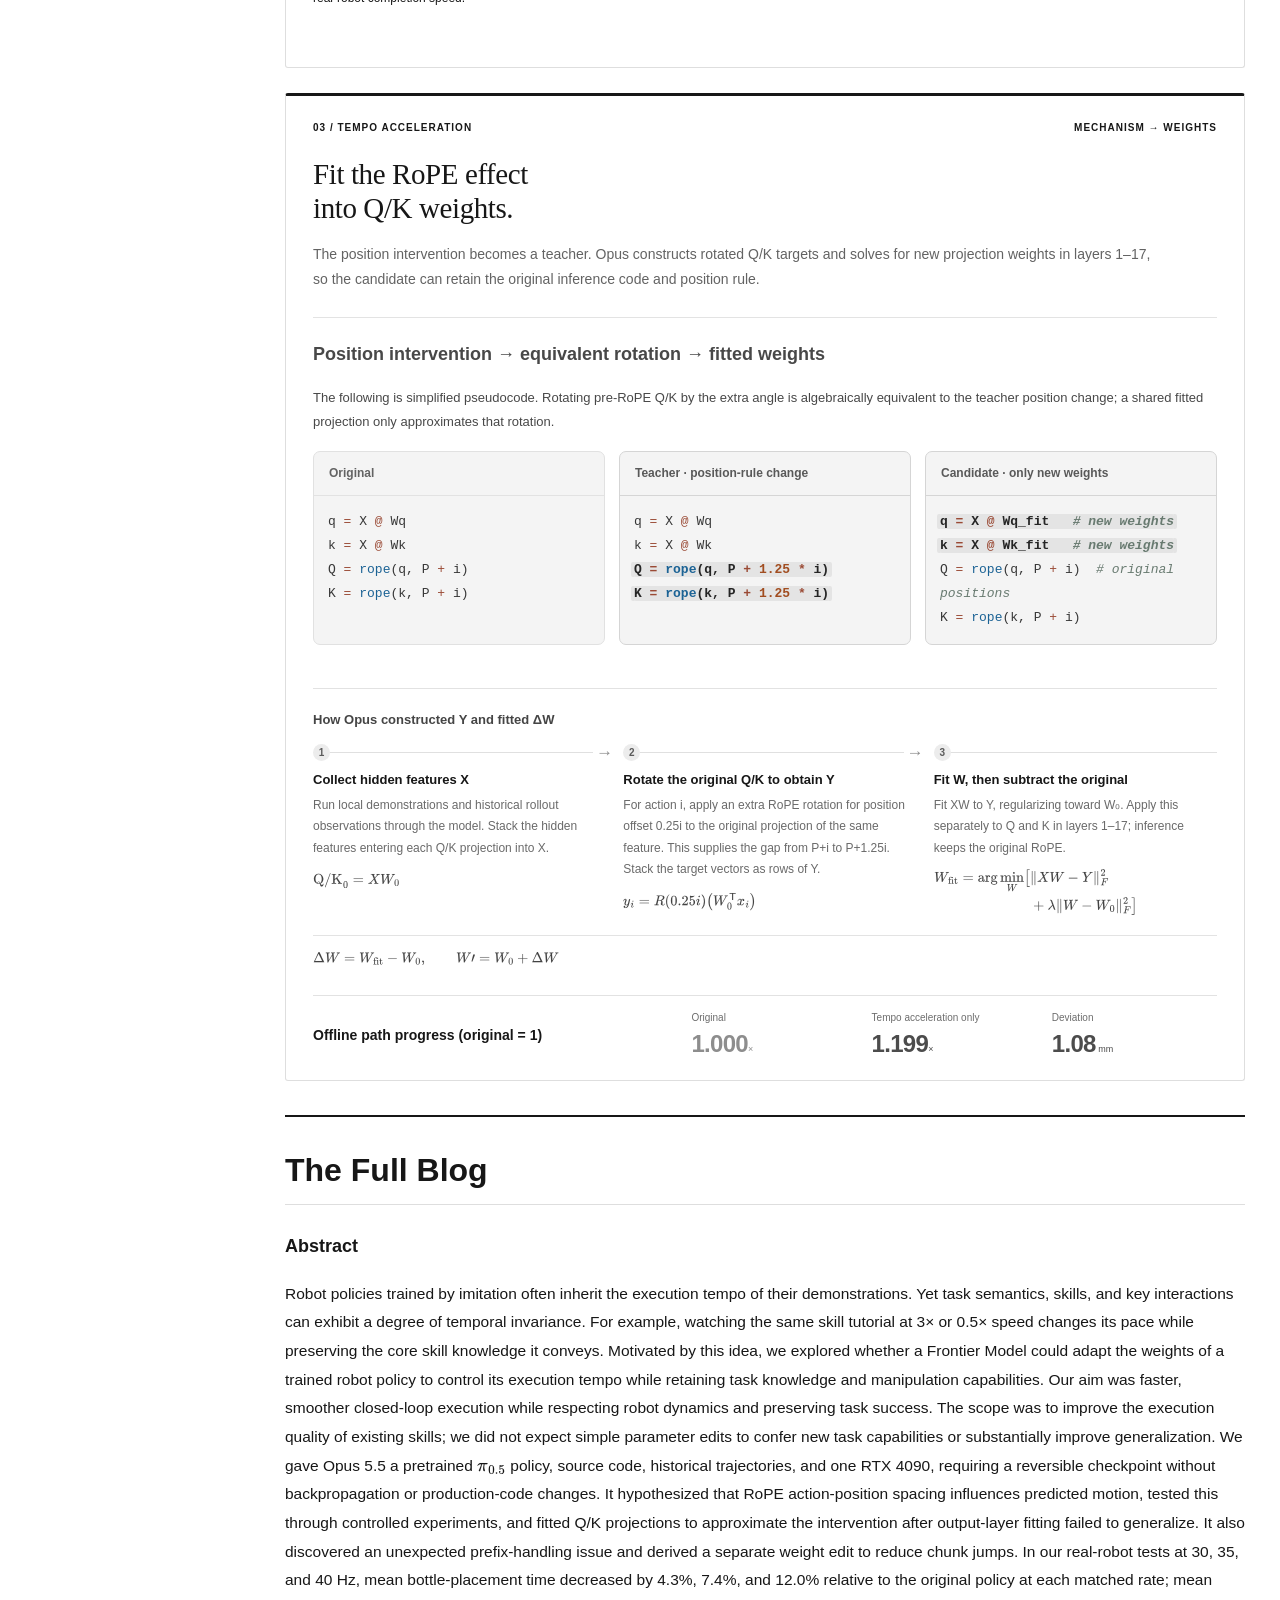
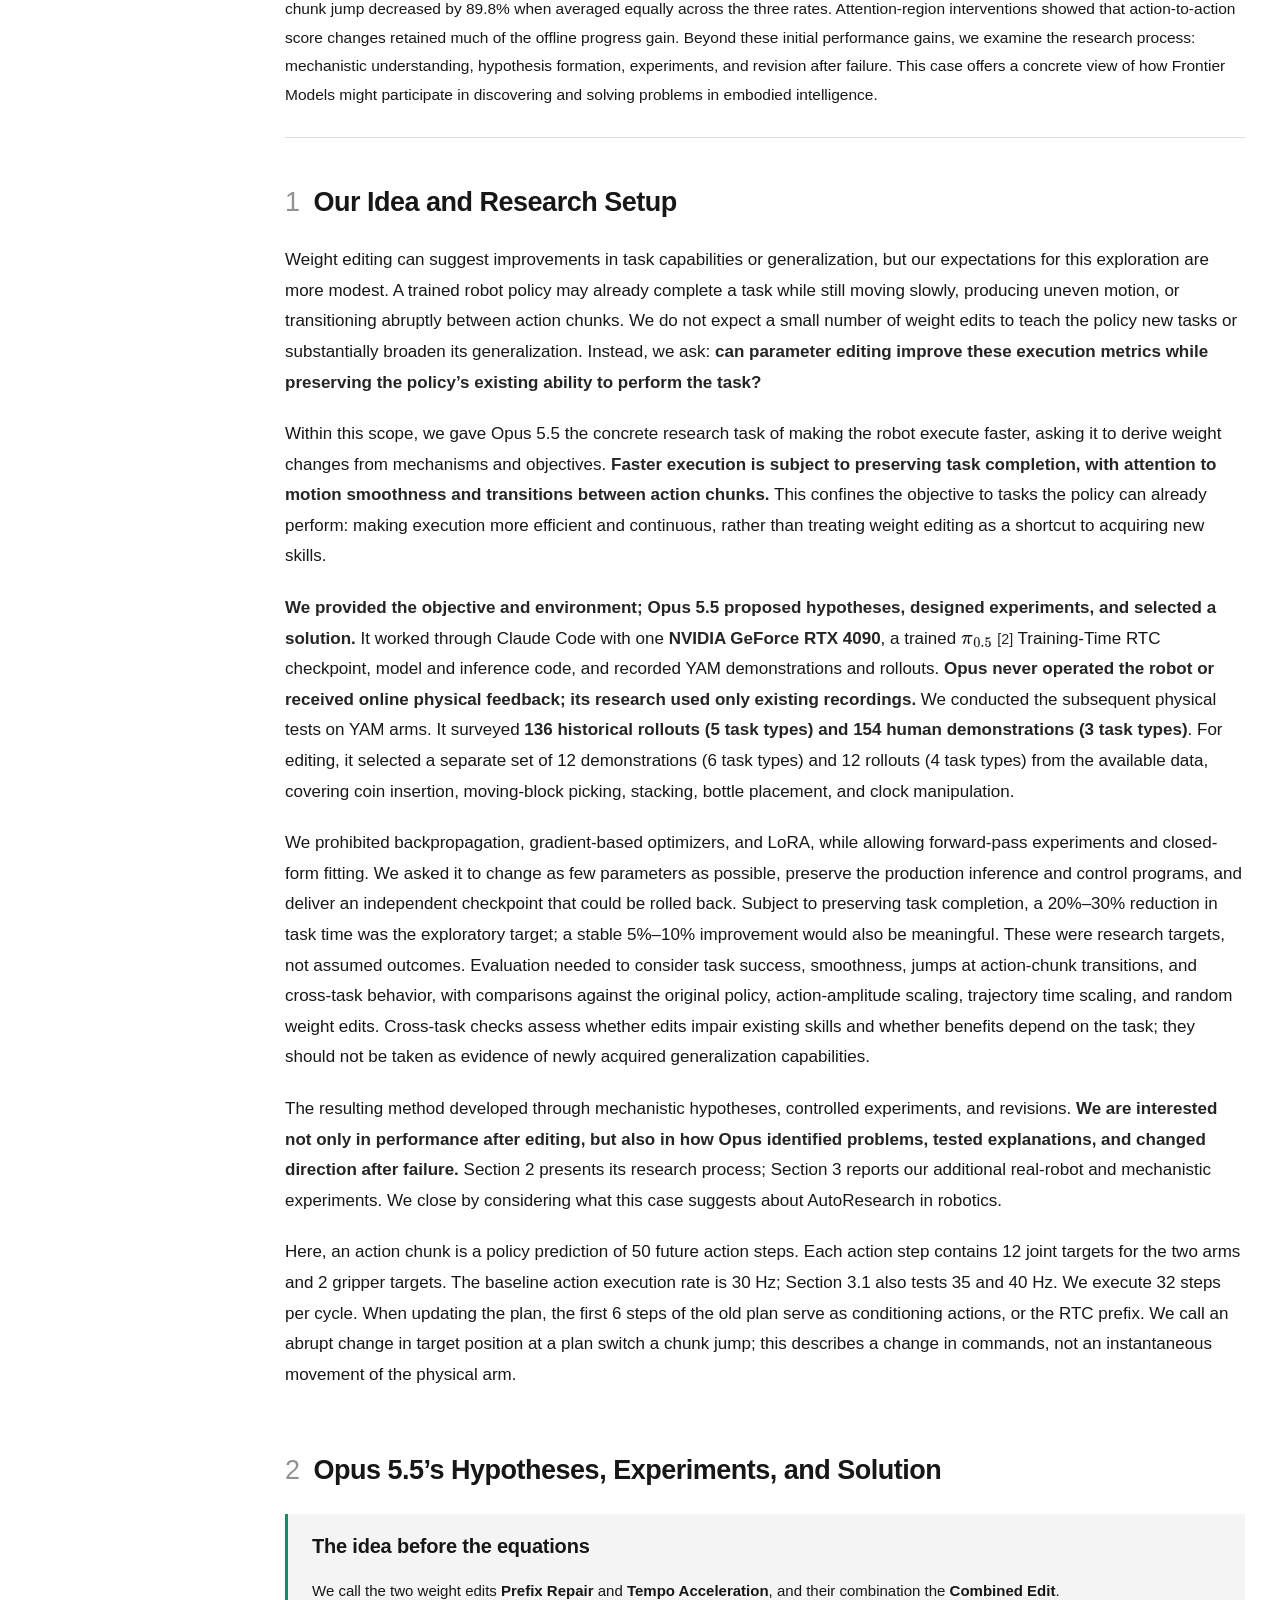
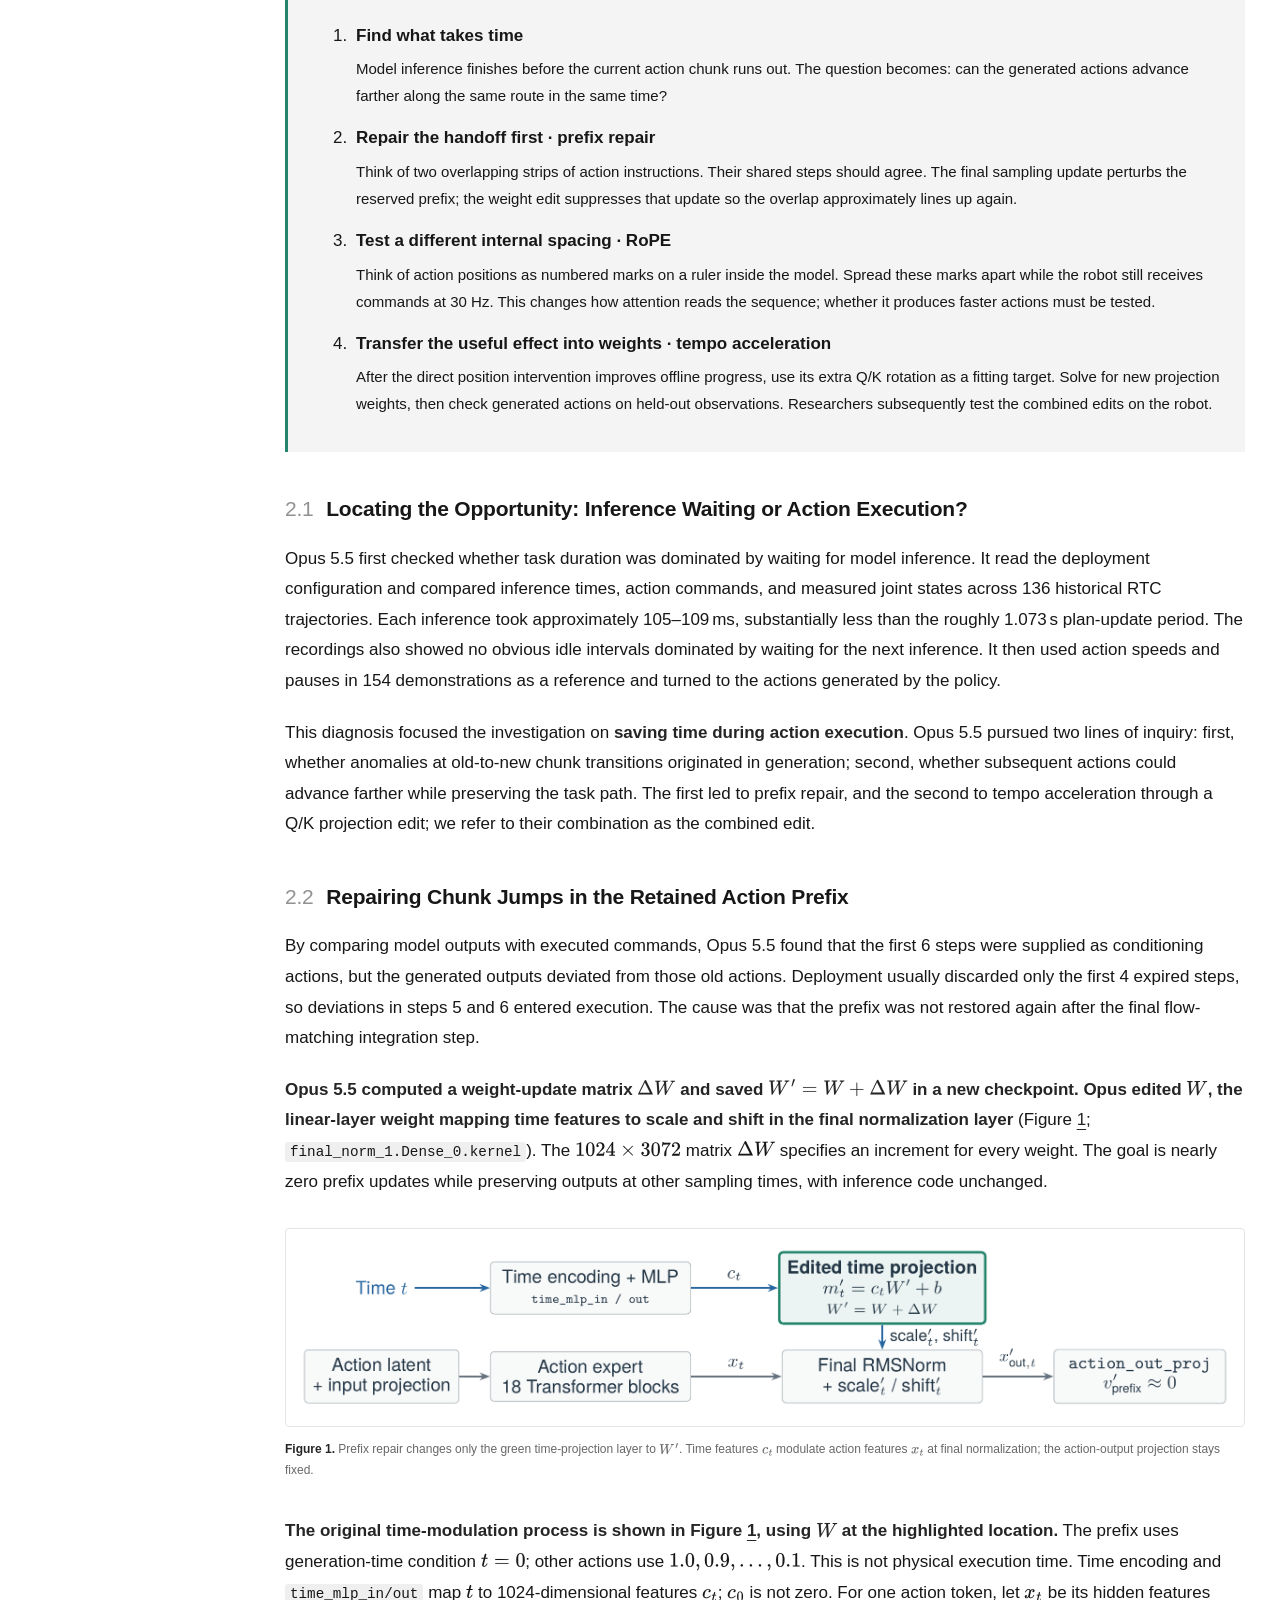
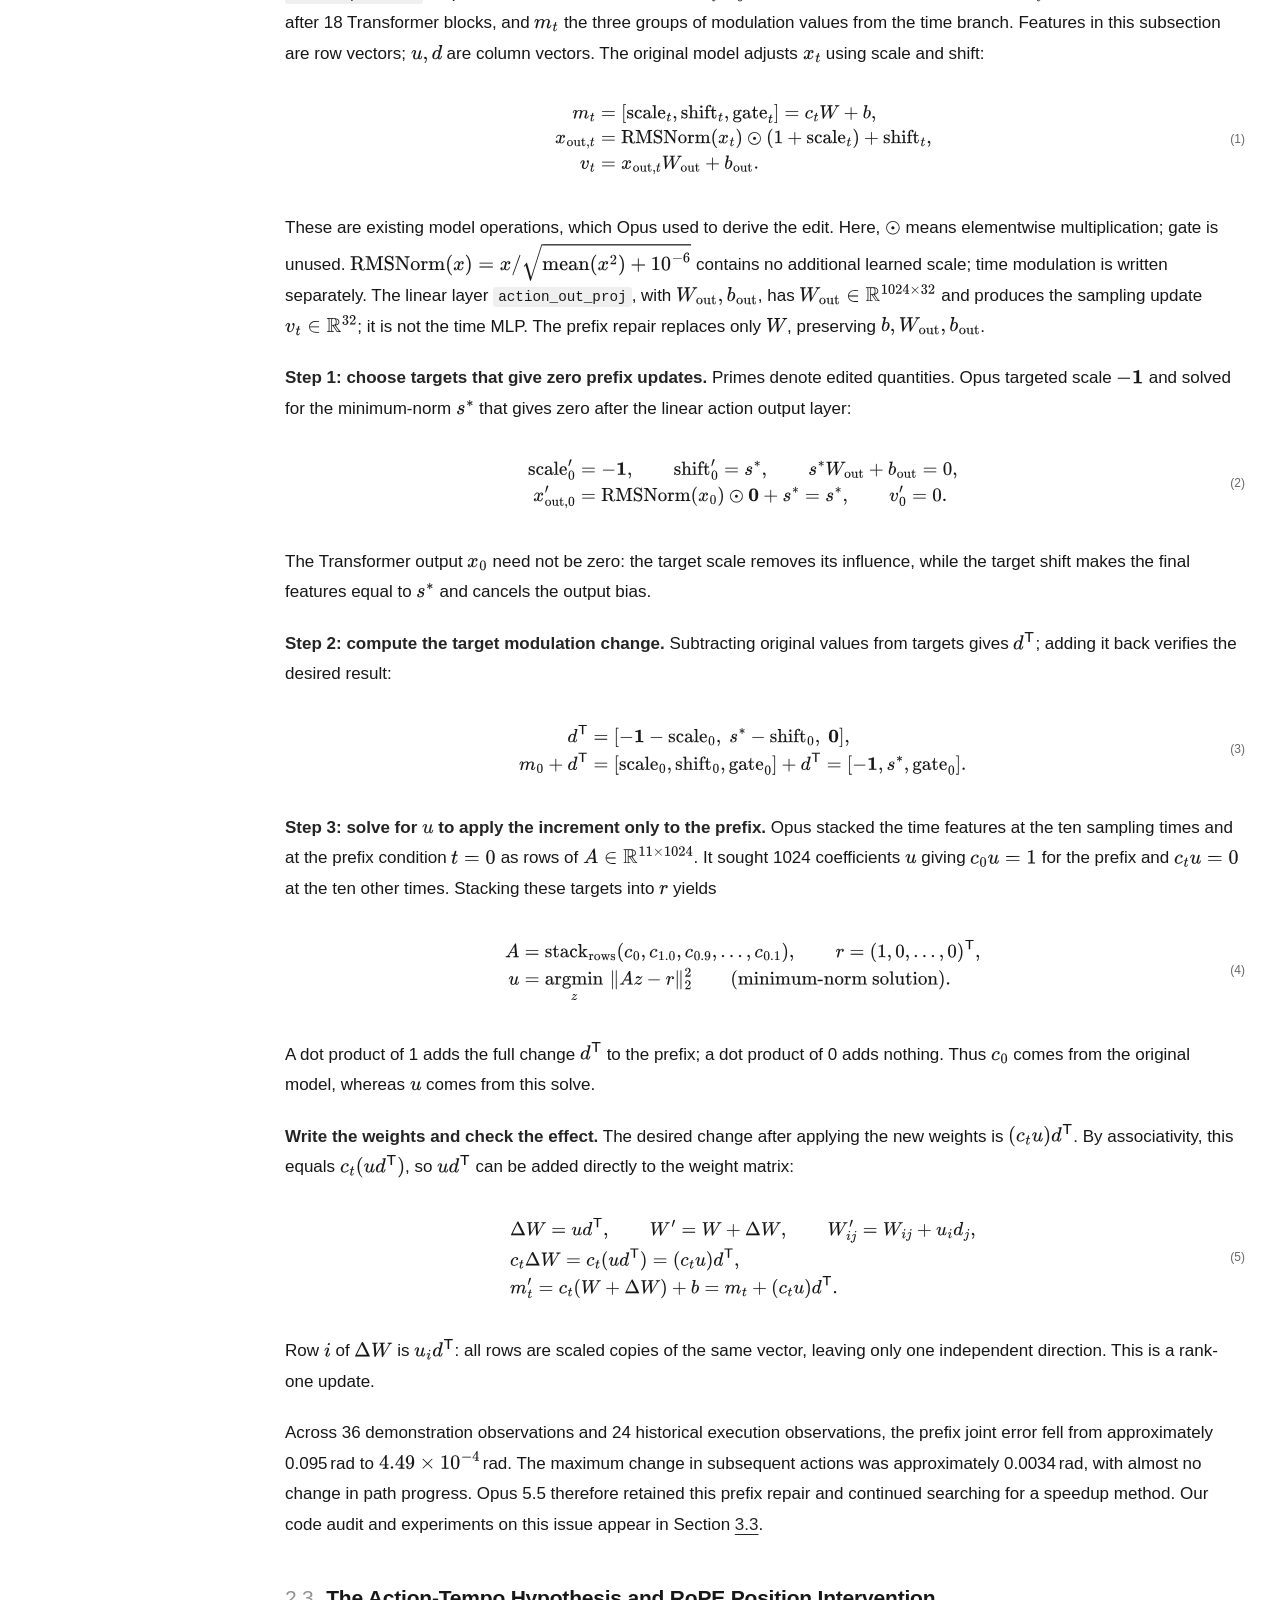
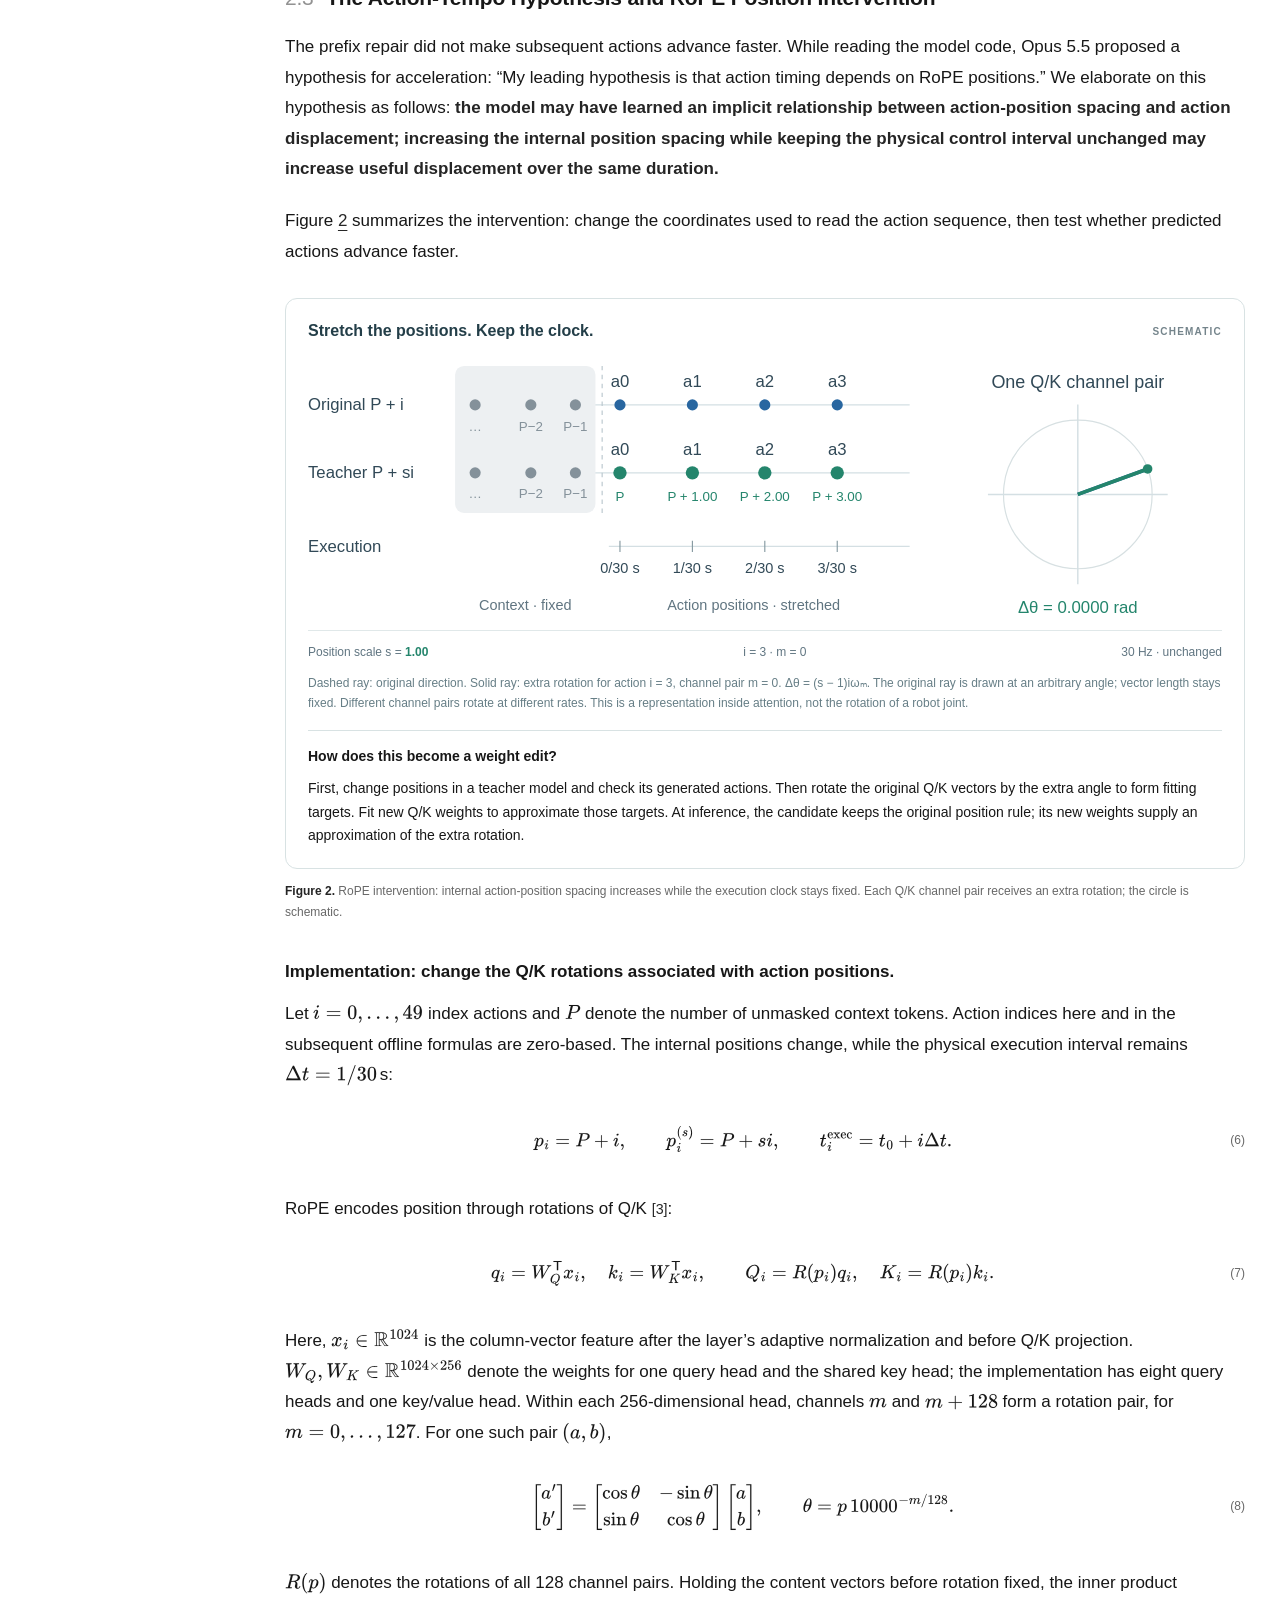
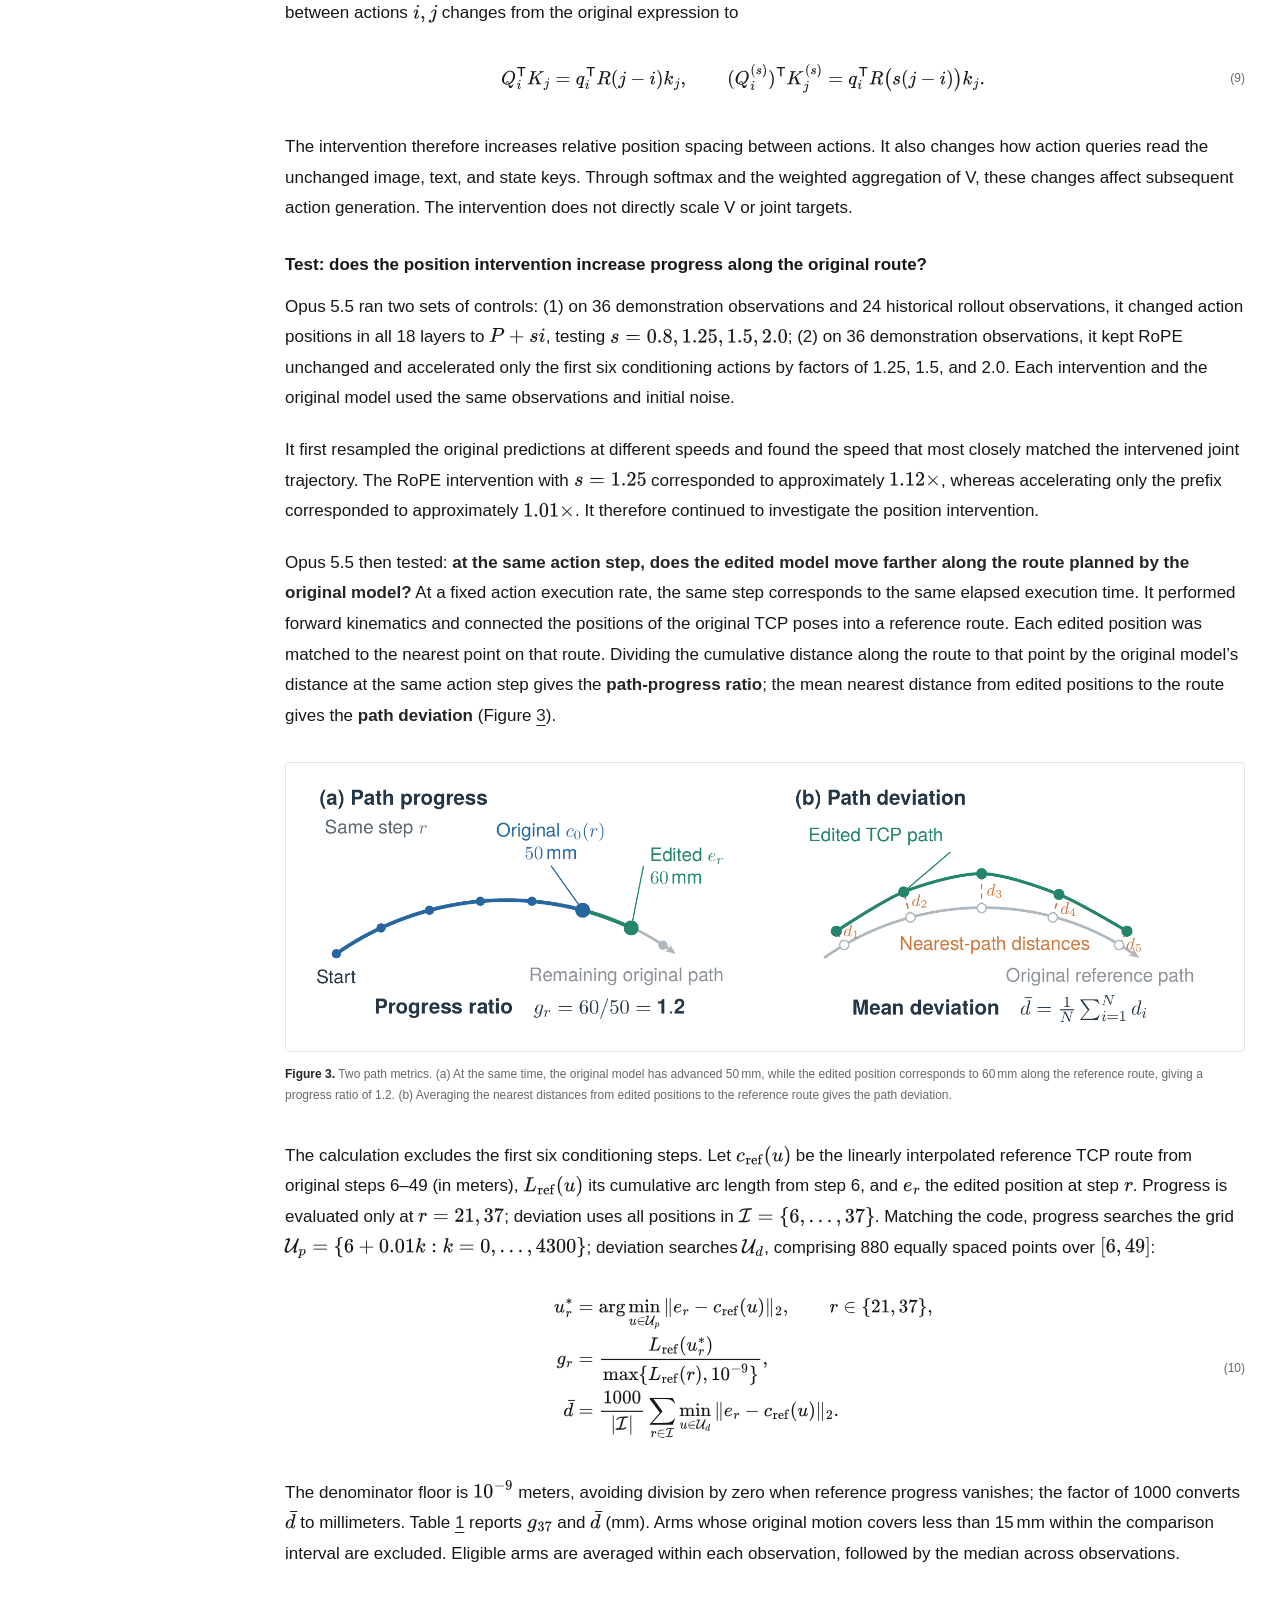
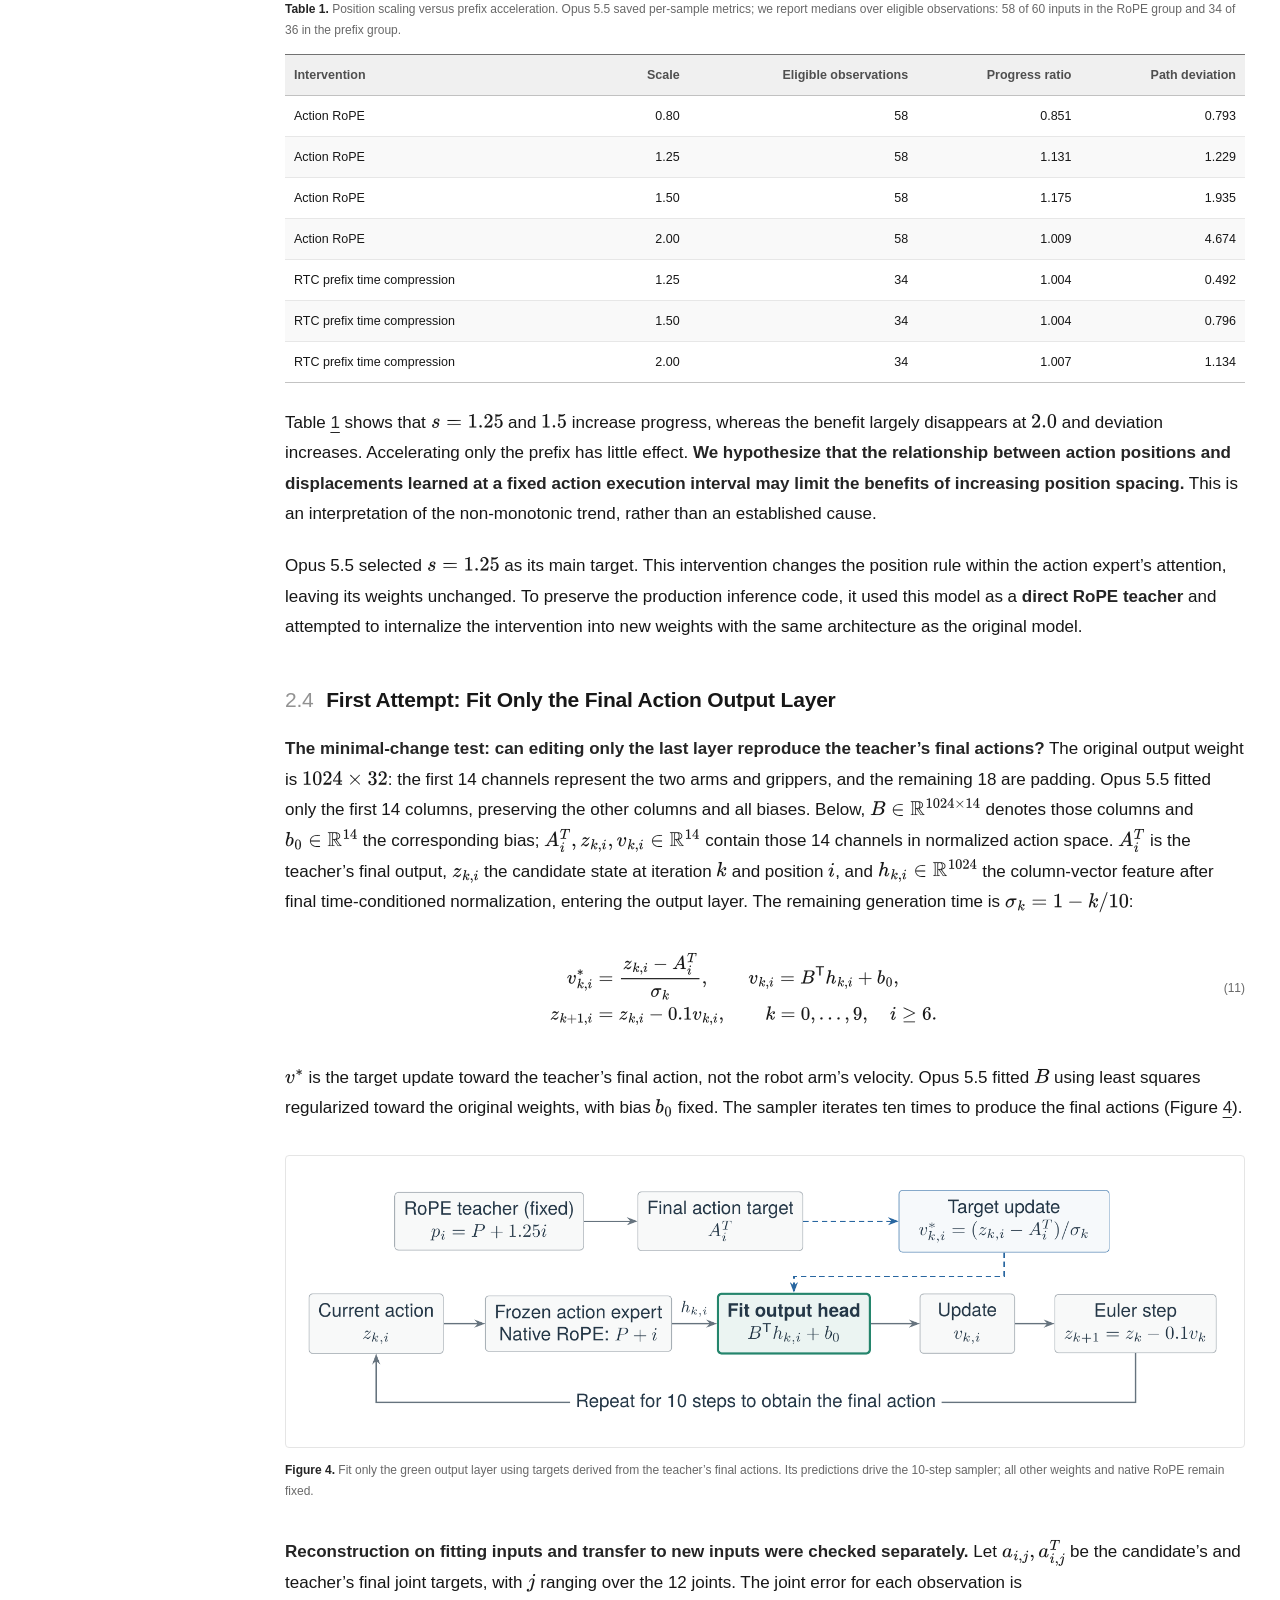
==== commit 865bbd3d: "Clarify weight editing motivation and add SII affiliation" ====
--- a/index.html
+++ b/index.html
@@ -201,9 +201,9 @@
 <div class="page-layout">
 <aside class="sidebar"><nav aria-label="On this page"><p class="toc-label">On this page</p><div class="toc-group"><h2 class="toc-group-title">Quick Review</h2><ol class="toc"><li class="toc-level-1"><a href="#introduction"><span></span>Introduction</a></li><li class="toc-level-1"><a href="#execution"><span></span>Robot executions</a></li><li class="toc-level-1"><a href="#tldr"><span></span>Findings</a></li><li class="toc-level-2"><a href="#rtc-finding-title"><span>01</span>Prefix repair</a></li><li class="toc-level-2"><a href="#rope-finding-title"><span>02</span>RoPE position scale</a></li><li class="toc-level-2"><a href="#qk-finding-title"><span>03</span>Tempo acceleration</a></li></ol></div><div class="toc-group"><h2 class="toc-group-title">Full Blog</h2><ol class="toc"><li class="toc-level-1"><a href="#abstract"><span></span>Full abstract</a></li><li class="toc-level-1"><a href="#s1"><span>1</span>Our Idea and Research Setup</a></li><li class="toc-level-1"><a href="#s2"><span>2</span>Opus 5.5’s Hypotheses, Experiments, and Solution</a></li><li class="toc-level-2"><a href="#s2-1"><span>2.1</span>Locating the Opportunity: Inference Waiting or Action Execution?</a></li><li class="toc-level-2"><a href="#s2-2"><span>2.2</span>Repairing Chunk Jumps in the Retained Action Prefix</a></li><li class="toc-level-2"><a href="#s2-3"><span>2.3</span>The Action-Tempo Hypothesis and RoPE Position Intervention</a></li><li class="toc-level-2"><a href="#s2-4"><span>2.4</span>First Attempt: Fit Only the Final Action Output Layer</a></li><li class="toc-level-2"><a href="#s2-5"><span>2.5</span>Moving Inside Attention: Fitting Q/K Projections</a></li><li class="toc-level-2"><a href="#s2-6"><span>2.6</span>Adding Parameter Constraints and Testing the Combination with Prefix Repair</a></li><li class="toc-level-2"><a href="#s2-7"><span>2.7</span>Deliverables and Research Cost</a></li><li class="toc-level-1"><a href="#s3"><span>3</span>Our Follow-up Experiments and Analysis</a></li><li class="toc-level-2"><a href="#s3-1"><span>3.1</span>Real-Robot Experiments: Task Time and Action Quality</a></li><li class="toc-level-2"><a href="#s3-2"><span>3.2</span>Mechanism Analysis: Which Attention Changes Preserve the Progress Gain?</a></li><li class="toc-level-2"><a href="#s3-3"><span>3.3</span>Repairing Prefix Consistency in Parameter Space</a></li><li class="toc-level-1"><a href="#closing-thoughts"><span></span>Closing Thoughts</a></li><li class="toc-level-1"><a href="#references"><span></span>References</a></li><li class="toc-level-1"><a href="#bibtex"><span></span>BibTeX</a></li></ol></div><a class="back-to-top" href="#top">↑ Back to top</a></nav></aside>
 <main id="article"><article>
-<header class="article-header"><p class="eyebrow">ROBOTICS · WEIGHT EDITING · AUTORESEARCH</p><h1>We Asked Opus-5.5 to Edit π₀.₅’s Weights. AutoResearch Made It Happen.</h1><p class="subtitle"><em>Two findings: a RoPE-based route to faster robot actions and an unexpected RTC prefix bug.</em></p><div class="authors">Ziyang Gong<sup>1,2</sup> · Kaifeng Zheng<sup>1,2</sup> · Yingrui Huang<sup>1</sup> · Wendi Chen<sup>2</sup> · Jiaguo Tian<sup>1,2</sup> · Junkai Yang<sup>1,2</sup> · Minghuan Liu<sup>1</sup> · Zhenjie Yang<sup>3</sup></div><div class="affiliations"><span><sup>1</sup> Shanghai Innovation Institute</span><span><sup>2</sup> Shanghai Jiao Tong University</span><span><sup>3</sup> The University of Hong Kong</span></div><div class="article-meta"><span>Blog</span><span>·</span><span>Quick read · 10 min</span><span>/</span><span>Full read · 40 min</span></div></header>
-
-<section class="article-introduction" id="introduction" aria-label="Introduction"><div class="research-opener"><h2>One Frontier Model. One policy. <br>Two weight edits.</h2><div class="research-facts"><div><b>One Frontier Model</b><span>Opus 5.5</span></div><div><b>One robot policy</b><span>π₀.₅</span></div><div><b>One GPU</b><span>RTX 4090</span></div><div><b>~111 minutes</b><span>Offline research</span></div><div><b>−12.0%</b><span>Mean bottle time at 40 Hz · 17.99 → 15.83 s</span></div><div><b>−89.8%</b><span>Mean chunk jump across 30/35/40 Hz · 30.88 → 3.14 mm</span></div></div></div><p>Recent progress in Weight Editing made us wonder: <strong>when a Frontier Model directly edits the weights of a trained robot policy, how does it find changes that work?</strong> We gave Opus-5.5 the task of making a robot move faster by editing its policy’s weights. What followed was <strong>an AutoResearch process of forming hypotheses, running experiments, and revising its approach after failures.</strong></p><p><strong>Opus proposed that RoPE action positions could influence motion timing, tested that hypothesis, and fitted the useful intervention into Q/K weights. It also found an unexpected prefix-handling bug and encoded a repair in the time-modulation weights.</strong> In our real-robot bottle-placement tests, both the original and edited policies achieved a <strong>100%</strong> success rate, while the edited policy achieved consistently shorter completion times at action execution frequencies of <strong>30</strong>, <strong>35</strong>, and <strong>40</strong> Hz: <strong>4.3%</strong>, <strong>7.4%</strong>, and <strong>12.0%</strong> reductions against the original policy at each matched rate. Across the three rates, mean chunk jump fell from <strong>30.88</strong> to <strong>3.14</strong> mm, a reduction of <strong>89.8%</strong>. The improvement in chunk jumps does diminish as execution frequency rises: <strong>94.5%</strong> at <strong>30</strong> Hz, <strong>90.7%</strong> at <strong>35</strong> Hz, and <strong>85.2%</strong> at <strong>40</strong> Hz.</p><p>Opus demonstrated a strong understanding of parameter space. <strong>But we believe the success of these edits depended not only on parameter editing itself, but to a greater extent on its AutoResearch ability to discover problems, design experiments, and solve them.</strong></p></section>
+<header class="article-header"><p class="eyebrow">ROBOTICS · WEIGHT EDITING · AUTORESEARCH</p><h1>We Asked Opus-5.5 to Edit π₀.₅’s Weights. AutoResearch Made It Happen.</h1><p class="subtitle"><em>Two findings: a RoPE-based route to faster robot actions and an unexpected RTC prefix bug.</em></p><div class="authors">Ziyang Gong<sup>1,2</sup> · Kaifeng Zheng<sup>1,2</sup> · Yingrui Huang<sup>1</sup> · Wendi Chen<sup>1,2</sup> · Jiaguo Tian<sup>1,2</sup> · Junkai Yang<sup>1,2</sup> · Minghuan Liu<sup>1</sup> · Zhenjie Yang<sup>3</sup></div><div class="affiliations"><span><sup>1</sup> Shanghai Innovation Institute</span><span><sup>2</sup> Shanghai Jiao Tong University</span><span><sup>3</sup> The University of Hong Kong</span></div><div class="article-meta"><span>Blog</span><span>·</span><span>Quick read · 10 min</span><span>/</span><span>Full read · 40 min</span></div></header>
+
+<section class="article-introduction" id="introduction" aria-label="Introduction"><div class="research-opener"><h2>One Frontier Model. One policy. <br>Two weight edits.</h2><div class="research-facts"><div><b>One Frontier Model</b><span>Opus 5.5</span></div><div><b>One robot policy</b><span>π₀.₅</span></div><div><b>One GPU</b><span>RTX 4090</span></div><div><b>~111 minutes</b><span>Offline research</span></div><div><b>−12.0%</b><span>Mean bottle time at 40 Hz · 17.99 → 15.83 s</span></div><div><b>−89.8%</b><span>Mean chunk jump across 30/35/40 Hz · 30.88 → 3.14 mm</span></div></div></div><p>Recent progress in Weight Editing made us wonder: <strong>when a Frontier Model directly edits the weights of a trained robot policy, how does it find changes that work?</strong> We gave Opus-5.5 the task of making a robot move faster by editing its policy’s weights. What followed was <strong>an AutoResearch process of forming hypotheses, running experiments, and revising its approach after failures.</strong></p><p><strong>Motivation and task requirements.</strong> Our expectations for this experiment are modest: we do not expect simple weight edits to give a policy new task capabilities or substantially improve its generalization. We ask whether <strong>weight editing can improve execution speed, motion smoothness, and transitions between action chunks while preserving the policy’s existing ability to perform the task.</strong> Our task is therefore deliberately scoped: edit a trained policy’s weights so that the robot completes tasks it can already perform more efficiently and with smoother transitions, subject to preserving its ability to complete those tasks.</p><p><strong>Opus proposed that RoPE action positions could influence motion timing, tested that hypothesis, and fitted the useful intervention into Q/K weights. It also found an unexpected prefix-handling bug and encoded a repair in the time-modulation weights.</strong> In our real-robot bottle-placement tests, both the original and edited policies achieved a <strong>100%</strong> success rate, while the edited policy achieved consistently shorter completion times at action execution frequencies of <strong>30</strong>, <strong>35</strong>, and <strong>40</strong> Hz: <strong>4.3%</strong>, <strong>7.4%</strong>, and <strong>12.0%</strong> reductions against the original policy at each matched rate. Across the three rates, mean chunk jump fell from <strong>30.88</strong> to <strong>3.14</strong> mm, a reduction of <strong>89.8%</strong>. The improvement in chunk jumps does diminish as execution frequency rises: <strong>94.5%</strong> at <strong>30</strong> Hz, <strong>90.7%</strong> at <strong>35</strong> Hz, and <strong>85.2%</strong> at <strong>40</strong> Hz.</p><p>Opus demonstrated a strong understanding of parameter space. <strong>But we believe the success of these edits depended not only on parameter editing itself, but to a greater extent on its AutoResearch ability to discover problems, design experiments, and solve them.</strong></p></section>
 <div class="findings video-intro"><section class="execution-showcase" id="execution" aria-labelledby="execution-title"><div class="execution-heading"><div><p class="finding-eyebrow">THEN WE TESTED IT ON YAM</p><h3 id="execution-title">Original vs. edited at 30, 35, and 40 Hz.</h3></div><a href="#matched-frequency-videos">All three runs at each rate ↗</a></div>
 <div class="frequency-results"><div><b>30 Hz</b><strong>−4.3%</strong><span>Mean time</span><p>22.42 → 21.46 s</p></div><div><b>35 Hz</b><strong>−7.4%</strong><span>Mean time</span><p>19.43 → 17.99 s</p></div><div><b>40 Hz</b><strong>−12.0%</strong><span>Mean time</span><p>17.99 → 15.83 s</p></div></div>
 <p class="frequency-explanation">Same layout, three runs per condition. The values above compare mean completion times, original → edited; the video shows the median-duration original run and the fastest edited run at each rate.</p>
@@ -274,12 +274,13 @@
 </section>
 <details class="mobile-toc"><summary>On this page</summary><nav aria-label="Table of contents"><div class="toc-group"><h2 class="toc-group-title">Quick Review</h2><ol class="toc"><li class="toc-level-1"><a href="#introduction"><span></span>Introduction</a></li><li class="toc-level-1"><a href="#execution"><span></span>Robot executions</a></li><li class="toc-level-1"><a href="#tldr"><span></span>Findings</a></li><li class="toc-level-2"><a href="#rtc-finding-title"><span>01</span>Prefix repair</a></li><li class="toc-level-2"><a href="#rope-finding-title"><span>02</span>RoPE position scale</a></li><li class="toc-level-2"><a href="#qk-finding-title"><span>03</span>Tempo acceleration</a></li></ol></div><div class="toc-group"><h2 class="toc-group-title">Full Blog</h2><ol class="toc"><li class="toc-level-1"><a href="#abstract"><span></span>Full abstract</a></li><li class="toc-level-1"><a href="#s1"><span>1</span>Our Idea and Research Setup</a></li><li class="toc-level-1"><a href="#s2"><span>2</span>Opus 5.5’s Hypotheses, Experiments, and Solution</a></li><li class="toc-level-2"><a href="#s2-1"><span>2.1</span>Locating the Opportunity: Inference Waiting or Action Execution?</a></li><li class="toc-level-2"><a href="#s2-2"><span>2.2</span>Repairing Chunk Jumps in the Retained Action Prefix</a></li><li class="toc-level-2"><a href="#s2-3"><span>2.3</span>The Action-Tempo Hypothesis and RoPE Position Intervention</a></li><li class="toc-level-2"><a href="#s2-4"><span>2.4</span>First Attempt: Fit Only the Final Action Output Layer</a></li><li class="toc-level-2"><a href="#s2-5"><span>2.5</span>Moving Inside Attention: Fitting Q/K Projections</a></li><li class="toc-level-2"><a href="#s2-6"><span>2.6</span>Adding Parameter Constraints and Testing the Combination with Prefix Repair</a></li><li class="toc-level-2"><a href="#s2-7"><span>2.7</span>Deliverables and Research Cost</a></li><li class="toc-level-1"><a href="#s3"><span>3</span>Our Follow-up Experiments and Analysis</a></li><li class="toc-level-2"><a href="#s3-1"><span>3.1</span>Real-Robot Experiments: Task Time and Action Quality</a></li><li class="toc-level-2"><a href="#s3-2"><span>3.2</span>Mechanism Analysis: Which Attention Changes Preserve the Progress Gain?</a></li><li class="toc-level-2"><a href="#s3-3"><span>3.3</span>Repairing Prefix Consistency in Parameter Space</a></li><li class="toc-level-1"><a href="#closing-thoughts"><span></span>Closing Thoughts</a></li><li class="toc-level-1"><a href="#references"><span></span>References</a></li><li class="toc-level-1"><a href="#bibtex"><span></span>BibTeX</a></li></ol></div></nav></details>
 <section class="full-blog-intro" aria-labelledby="full-blog-title"><h2 id="full-blog-title">The Full Blog</h2></section>
-<section class="abstract" id="abstract" aria-labelledby="abstract-title"><h3 id="abstract-title">Abstract</h3><p>Robot policies trained by imitation often inherit the execution tempo of their demonstrations. Yet task semantics, skills, and key interactions can exhibit a degree of temporal invariance. For example, watching the same skill tutorial at 3× or 0.5× speed changes its pace while preserving the core skill knowledge it conveys. Motivated by this idea, we explored whether a Frontier Model could adapt the weights of a trained robot policy to control its execution tempo while retaining task knowledge and manipulation capabilities. Our aim was faster, smoother closed-loop execution while respecting robot dynamics and preserving task success. We gave Opus 5.5 a pretrained <span class="math inline"><mjx-container class="MathJax" jax="SVG" data-tex="\pi_{0.5}" style="position: relative;"><svg xmlns="http://www.w3.org/2000/svg" width="3.522ex" height="1.35ex" role="img" focusable="false" viewBox="0 -431 1556.7 596.6" xmlns:xlink="http://www.w3.org/1999/xlink" aria-hidden="true" style="vertical-align: -0.375ex;"><g stroke="currentColor" fill="currentColor" stroke-width="0" transform="scale(1,-1)"><g data-mml-node="math"><g data-mml-node="msub"><g data-mml-node="mi"><use data-c="1D70B" xlink:href="#MJX-TEX-I-1D70B"></use></g><g data-mml-node="TeXAtom" transform="translate(603,-150) scale(0.707)" data-mjx-texclass="ORD"><g data-mml-node="mn"><use data-c="30" xlink:href="#MJX-TEX-N-30"></use><use data-c="2E" xlink:href="#MJX-TEX-N-2E" transform="translate(500,0)"></use><use data-c="35" xlink:href="#MJX-TEX-N-35" transform="translate(778,0)"></use></g></g></g></g></g></svg><mjx-assistive-mml unselectable="on" display="inline"><math xmlns="http://www.w3.org/1998/Math/MathML"><msub><mi>π</mi><mrow data-mjx-texclass="ORD"><mn>0.5</mn></mrow></msub></math></mjx-assistive-mml></mjx-container></span> policy, source code, historical trajectories, and one RTX 4090, requiring a reversible checkpoint without backpropagation or production-code changes. It hypothesized that RoPE action-position spacing influences predicted motion, tested this through controlled experiments, and fitted Q/K projections to approximate the intervention after output-layer fitting failed to generalize. It also discovered an unexpected prefix-handling issue and derived a separate weight edit to reduce chunk jumps. In our real-robot tests at 30, 35, and 40 Hz, mean bottle-placement time decreased by 4.3%, 7.4%, and 12.0% relative to the original policy at each matched rate; mean chunk jump decreased by 89.8% when averaged equally across the three rates. Attention-region interventions showed that action-to-action score changes retained much of the offline progress gain. Beyond these initial performance gains, we examine the research process: mechanistic understanding, hypothesis formation, experiments, and revision after failure. This case offers a concrete view of how Frontier Models might participate in discovering and solving problems in embodied intelligence.</p>
+<section class="abstract" id="abstract" aria-labelledby="abstract-title"><h3 id="abstract-title">Abstract</h3><p>Robot policies trained by imitation often inherit the execution tempo of their demonstrations. Yet task semantics, skills, and key interactions can exhibit a degree of temporal invariance. For example, watching the same skill tutorial at 3× or 0.5× speed changes its pace while preserving the core skill knowledge it conveys. Motivated by this idea, we explored whether a Frontier Model could adapt the weights of a trained robot policy to control its execution tempo while retaining task knowledge and manipulation capabilities. Our aim was faster, smoother closed-loop execution while respecting robot dynamics and preserving task success. The scope was to improve the execution quality of existing skills; we did not expect simple parameter edits to confer new task capabilities or substantially improve generalization. We gave Opus 5.5 a pretrained <span class="math inline"><mjx-container class="MathJax" jax="SVG" data-tex="\pi_{0.5}" style="position: relative;"><svg xmlns="http://www.w3.org/2000/svg" width="3.522ex" height="1.35ex" role="img" focusable="false" viewBox="0 -431 1556.7 596.6" xmlns:xlink="http://www.w3.org/1999/xlink" aria-hidden="true" style="vertical-align: -0.375ex;"><g stroke="currentColor" fill="currentColor" stroke-width="0" transform="scale(1,-1)"><g data-mml-node="math"><g data-mml-node="msub"><g data-mml-node="mi"><use data-c="1D70B" xlink:href="#MJX-TEX-I-1D70B"></use></g><g data-mml-node="TeXAtom" transform="translate(603,-150) scale(0.707)" data-mjx-texclass="ORD"><g data-mml-node="mn"><use data-c="30" xlink:href="#MJX-TEX-N-30"></use><use data-c="2E" xlink:href="#MJX-TEX-N-2E" transform="translate(500,0)"></use><use data-c="35" xlink:href="#MJX-TEX-N-35" transform="translate(778,0)"></use></g></g></g></g></g></svg><mjx-assistive-mml unselectable="on" display="inline"><math xmlns="http://www.w3.org/1998/Math/MathML"><msub><mi>π</mi><mrow data-mjx-texclass="ORD"><mn>0.5</mn></mrow></msub></math></mjx-assistive-mml></mjx-container></span> policy, source code, historical trajectories, and one RTX 4090, requiring a reversible checkpoint without backpropagation or production-code changes. It hypothesized that RoPE action-position spacing influences predicted motion, tested this through controlled experiments, and fitted Q/K projections to approximate the intervention after output-layer fitting failed to generalize. It also discovered an unexpected prefix-handling issue and derived a separate weight edit to reduce chunk jumps. In our real-robot tests at 30, 35, and 40 Hz, mean bottle-placement time decreased by 4.3%, 7.4%, and 12.0% relative to the original policy at each matched rate; mean chunk jump decreased by 89.8% when averaged equally across the three rates. Attention-region interventions showed that action-to-action score changes retained much of the offline progress gain. Beyond these initial performance gains, we examine the research process: mechanistic understanding, hypothesis formation, experiments, and revision after failure. This case offers a concrete view of how Frontier Models might participate in discovering and solving problems in embodied intelligence.</p>
 </section>
 <div class="article-content"><h2 id="s1"><span class="section-number">1 </span>Our Idea and Research Setup<a aria-label="Link to section" class="heading-anchor" href="#s1">#</a></h2>
-<p>We asked whether a Frontier Model could understand the parameters of a trained robot policy and, through a small number of edits, make the robot execute actions and complete tasks faster. We gave this problem to Opus 5.5, asking it to derive weight changes from mechanisms and objectives.</p>
+<p>Weight editing can suggest improvements in task capabilities or generalization, but our expectations for this exploration are more modest. A trained robot policy may already complete a task while still moving slowly, producing uneven motion, or transitioning abruptly between action chunks. We do not expect a small number of weight edits to teach the policy new tasks or substantially broaden its generalization. Instead, we ask: <strong>can parameter editing improve these execution metrics while preserving the policy’s existing ability to perform the task?</strong></p>
+<p>Within this scope, we gave Opus 5.5 the concrete research task of making the robot execute faster, asking it to derive weight changes from mechanisms and objectives. <strong>Faster execution is subject to preserving task completion, with attention to motion smoothness and transitions between action chunks.</strong> This confines the objective to tasks the policy can already perform: making execution more efficient and continuous, rather than treating weight editing as a shortcut to acquiring new skills.</p>
 <p><strong>We provided the objective and environment; Opus 5.5 proposed hypotheses, designed experiments, and selected a solution.</strong> It worked through Claude Code with one <strong>NVIDIA GeForce RTX 4090</strong>, a trained <span class="math inline"><mjx-container class="MathJax" jax="SVG" data-tex="\pi_{0.5}" style="position: relative;"><svg xmlns="http://www.w3.org/2000/svg" width="3.522ex" height="1.35ex" role="img" focusable="false" viewBox="0 -431 1556.7 596.6" xmlns:xlink="http://www.w3.org/1999/xlink" aria-hidden="true" style="vertical-align: -0.375ex;"><g stroke="currentColor" fill="currentColor" stroke-width="0" transform="scale(1,-1)"><g data-mml-node="math"><g data-mml-node="msub"><g data-mml-node="mi"><use data-c="1D70B" xlink:href="#MJX-TEX-I-1D70B"></use></g><g data-mml-node="TeXAtom" transform="translate(603,-150) scale(0.707)" data-mjx-texclass="ORD"><g data-mml-node="mn"><use data-c="30" xlink:href="#MJX-TEX-N-30"></use><use data-c="2E" xlink:href="#MJX-TEX-N-2E" transform="translate(500,0)"></use><use data-c="35" xlink:href="#MJX-TEX-N-35" transform="translate(778,0)"></use></g></g></g></g></g></svg><mjx-assistive-mml unselectable="on" display="inline"><math xmlns="http://www.w3.org/1998/Math/MathML"><msub><mi>π</mi><mrow data-mjx-texclass="ORD"><mn>0.5</mn></mrow></msub></math></mjx-assistive-mml></mjx-container></span>&nbsp;<span class="citation" data-cites="pi05"><a href="#ref-pi05" role="doc-biblioref">[2]</a></span> Training-Time RTC checkpoint, model and inference code, and recorded YAM demonstrations and rollouts. <strong>Opus never operated the robot or received online physical feedback; its research used only existing recordings.</strong> We conducted the subsequent physical tests on YAM arms. It surveyed <strong>136 historical rollouts (5 task types) and 154 human demonstrations (3 task types)</strong>. For editing, it selected a separate set of 12 demonstrations (6 task types) and 12 rollouts (4 task types) from the available data, covering coin insertion, moving-block picking, stacking, bottle placement, and clock manipulation.</p>
-<p>We prohibited backpropagation, gradient-based optimizers, and LoRA, while allowing forward-pass experiments and closed-form fitting. We asked it to change as few parameters as possible, preserve the production inference and control programs, and deliver an independent checkpoint that could be rolled back. A 20%–30% reduction in task time was the exploratory target; a stable 5%–10% improvement would also be meaningful. It needed to check smoothness and cross-task behavior, and compare against the original policy, action-amplitude scaling, trajectory time scaling, and random weight edits.</p>
+<p>We prohibited backpropagation, gradient-based optimizers, and LoRA, while allowing forward-pass experiments and closed-form fitting. We asked it to change as few parameters as possible, preserve the production inference and control programs, and deliver an independent checkpoint that could be rolled back. Subject to preserving task completion, a 20%–30% reduction in task time was the exploratory target; a stable 5%–10% improvement would also be meaningful. These were research targets, not assumed outcomes. Evaluation needed to consider task success, smoothness, jumps at action-chunk transitions, and cross-task behavior, with comparisons against the original policy, action-amplitude scaling, trajectory time scaling, and random weight edits. Cross-task checks assess whether edits impair existing skills and whether benefits depend on the task; they should not be taken as evidence of newly acquired generalization capabilities.</p>
 <p>The resulting method developed through mechanistic hypotheses, controlled experiments, and revisions. <strong>We are interested not only in performance after editing, but also in how Opus identified problems, tested explanations, and changed direction after failure.</strong> Section 2 presents its research process; Section 3 reports our additional real-robot and mechanistic experiments. We close by considering what this case suggests about AutoResearch in robotics.</p>
 <p>Here, an action chunk is a policy prediction of 50 future action steps. Each action step contains 12 joint targets for the two arms and 2 gripper targets. The baseline action execution rate is 30 Hz; Section 3.1 also tests 35 and 40 Hz. We execute 32 steps per cycle. When updating the plan, the first 6 steps of the old plan serve as conditioning actions, or the RTC prefix. We call an abrupt change in target position at a plan switch a chunk jump; this describes a change in commands, not an instantaneous movement of the physical arm.</p>
 <h2 id="s2"><span class="section-number">2 </span>Opus 5.5’s Hypotheses, Experiments, and Solution<a aria-label="Link to section" class="heading-anchor" href="#s2">#</a></h2><aside class="method-intro"><h3>The idea before the equations</h3><p>We call the two weight edits <b>Prefix Repair</b> and <b>Tempo Acceleration</b>, and their combination the <b>Combined Edit</b>.</p><ol><li><b>Find what takes time</b><p>Model inference finishes before the current action chunk runs out. The question becomes: can the generated actions advance farther along the same route in the same time?</p></li><li><b>Repair the handoff first · prefix repair</b><p>Think of two overlapping strips of action instructions. Their shared steps should agree. The final sampling update perturbs the reserved prefix; the weight edit suppresses that update so the overlap approximately lines up again.</p></li><li><b>Test a different internal spacing · RoPE</b><p>Think of action positions as numbered marks on a ruler inside the model. Spread these marks apart while the robot still receives commands at 30 Hz. This changes how attention reads the sequence; whether it produces faster actions must be tested.</p></li><li><b>Transfer the useful effect into weights · tempo acceleration</b><p>After the direct position intervention improves offline progress, use its extra Q/K rotation as a fitting target. Solve for new projection weights, then check generated actions on held-out observations. Researchers subsequently test the combined edits on the robot.</p></li></ol></aside>
@@ -938,11 +939,11 @@
 <p>Table&nbsp;<a data-reference="tab:prefix-e0" data-reference-type="ref" href="#tab:prefix-e0">10</a> shows that, compared with the original <strong>19.16 mm</strong>, the prefix weight edit and the code fix that directly restores the prefix reduce the median transition-step distance to <strong>1.80 and 1.88 mm</strong>, respectively, with very small changes to subsequent actions. This supports their approximate equivalence for prefix repair. Shortening the conditioning prefix to four steps also improves this particular comparison, but does not eliminate the same issue when actual latency is shorter than the conditioning length.</p>
 <p><strong>By editing time-modulation weights to make updates to the conditioning prefix close to zero, Opus repaired in parameter space a bug left unhandled by the official public code: when actual latency is shorter than the preset prefix, conditioning actions altered by sampling updates may still enter the execution sequence.</strong> This prefix protection is especially important for deployments requiring IK, where a margin must be reserved for latency fluctuations. We did not specify this defect; Opus discovered it during its research and produced a parameter-level repair under the constraint of leaving inference code unchanged.</p>
 <h2 class="unnumbered" id="closing-thoughts">Closing Thoughts<a aria-label="Link to section" class="heading-anchor" href="#closing-thoughts">#</a></h2>
-<p>We expected a moment of magic: Claude would intuitively change a few weights, and the robot would move faster. That is not what happened. <strong>We believe the key to this Weight Editing result was the Frontier Model’s AutoResearch ability:</strong> understanding mechanisms, finding problems, testing hypotheses, and revising its approach after failure. Its understanding of parameter space made the edits possible; the research process helped it find edits worth making.</p>
+<p>This exploration focuses on improving execution quality while preserving existing task capabilities. The results provide initial evidence of better execution speed and action transitions under the tested tasks and conditions; they do not establish new task capabilities or stronger generalization. <strong>We believe the key to this Weight Editing result was the Frontier Model’s AutoResearch ability:</strong> understanding mechanisms, finding problems, testing hypotheses, and revising its approach after failure. Its understanding of parameter space made the edits possible; the research process helped it find edits worth making.</p>
 <p>This raises a more important question: when Frontier Models can draw on multiple domains to propose hypotheses, design experiments, and revise their methods, what could this AutoResearch capability change about how we discover and solve scientific problems in embodied intelligence?</p>
 <p>As Frontier Models internalize more robotics knowledge, how will the next generation, and the generations after it, <strong>change the way we ask questions, test ideas, and pursue research</strong>? This case cannot answer that yet. But it makes those questions concrete, and leaves us eager to see what comes next.</p>
 <p><strong>One possible shift is that formulating research tasks will become increasingly important.</strong> As models take on more exploration and validation, we need to think more carefully: how can we translate practical robotics needs into well-defined research tasks suited to AutoResearch? And how can we identify more meaningful scientific problems?</p>
-<p>We asked for faster robot execution, yet Opus also found a prefix-consistency issue. This suggests that defining the task need not end when research begins: <strong>models may help us discover new problems as well as solve existing ones.</strong> A direction worth exploring is how to apply this capability to important problems in robotics that have yet to be clearly formulated.</p>
+<p>We set faster robot execution as the concrete objective, subject to preserving existing task capabilities, yet Opus also found a prefix-consistency issue affecting action transitions. This suggests that defining the task need not end when research begins: <strong>models may help us discover new problems as well as solve existing ones.</strong> A direction worth exploring is how to apply this capability to important problems in robotics that have yet to be clearly formulated.</p>
 <p>We hope this article offers a glimpse into <strong>Frontier Models for Robotics</strong>. We are even more curious to see whether the next idea tested by <strong>Frontier Models</strong> might also change our understanding of Robotics Research.</p>
 <h2 id="references">References</h2><ol class="references" role="doc-bibliography"><li id="ref-wsp"><p>Rikiya Takehi, Jayden Teoh, Alex Zhang, Omar Khattab. <em>Sparks of Weight-Space Programming: LLMs can natively read &amp; write neural network weights</em>. MIT CSAIL, 2026. <a href="https://rikiyat.github.io/blog/weight-space-programming/" class="uri">https://rikiyat.github.io/blog/weight-space-programming/</a>.</p>
 </li><li id="ref-pi05"><p>Physical Intelligence et al. <em><span class="math inline"><mjx-container class="MathJax" jax="SVG" data-tex="\pi_{0.5}" style="position: relative;"><svg xmlns="http://www.w3.org/2000/svg" width="3.522ex" height="1.35ex" role="img" focusable="false" viewBox="0 -431 1556.7 596.6" xmlns:xlink="http://www.w3.org/1999/xlink" aria-hidden="true" style="vertical-align: -0.375ex;"><g stroke="currentColor" fill="currentColor" stroke-width="0" transform="scale(1,-1)"><g data-mml-node="math"><g data-mml-node="msub"><g data-mml-node="mi"><use data-c="1D70B" xlink:href="#MJX-TEX-I-1D70B"></use></g><g data-mml-node="TeXAtom" transform="translate(603,-150) scale(0.707)" data-mjx-texclass="ORD"><g data-mml-node="mn"><use data-c="30" xlink:href="#MJX-TEX-N-30"></use><use data-c="2E" xlink:href="#MJX-TEX-N-2E" transform="translate(500,0)"></use><use data-c="35" xlink:href="#MJX-TEX-N-35" transform="translate(778,0)"></use></g></g></g></g></g></svg><mjx-assistive-mml unselectable="on" display="inline"><math xmlns="http://www.w3.org/1998/Math/MathML"><msub><mi>π</mi><mrow data-mjx-texclass="ORD"><mn>0.5</mn></mrow></msub></math></mjx-assistive-mml></mjx-container></span>: a Vision-Language-Action Model with Open-World Generalization</em>. arXiv:2504.16054, 2025. <a href="https://arxiv.org/abs/2504.16054" class="uri">https://arxiv.org/abs/2504.16054</a>.</p>
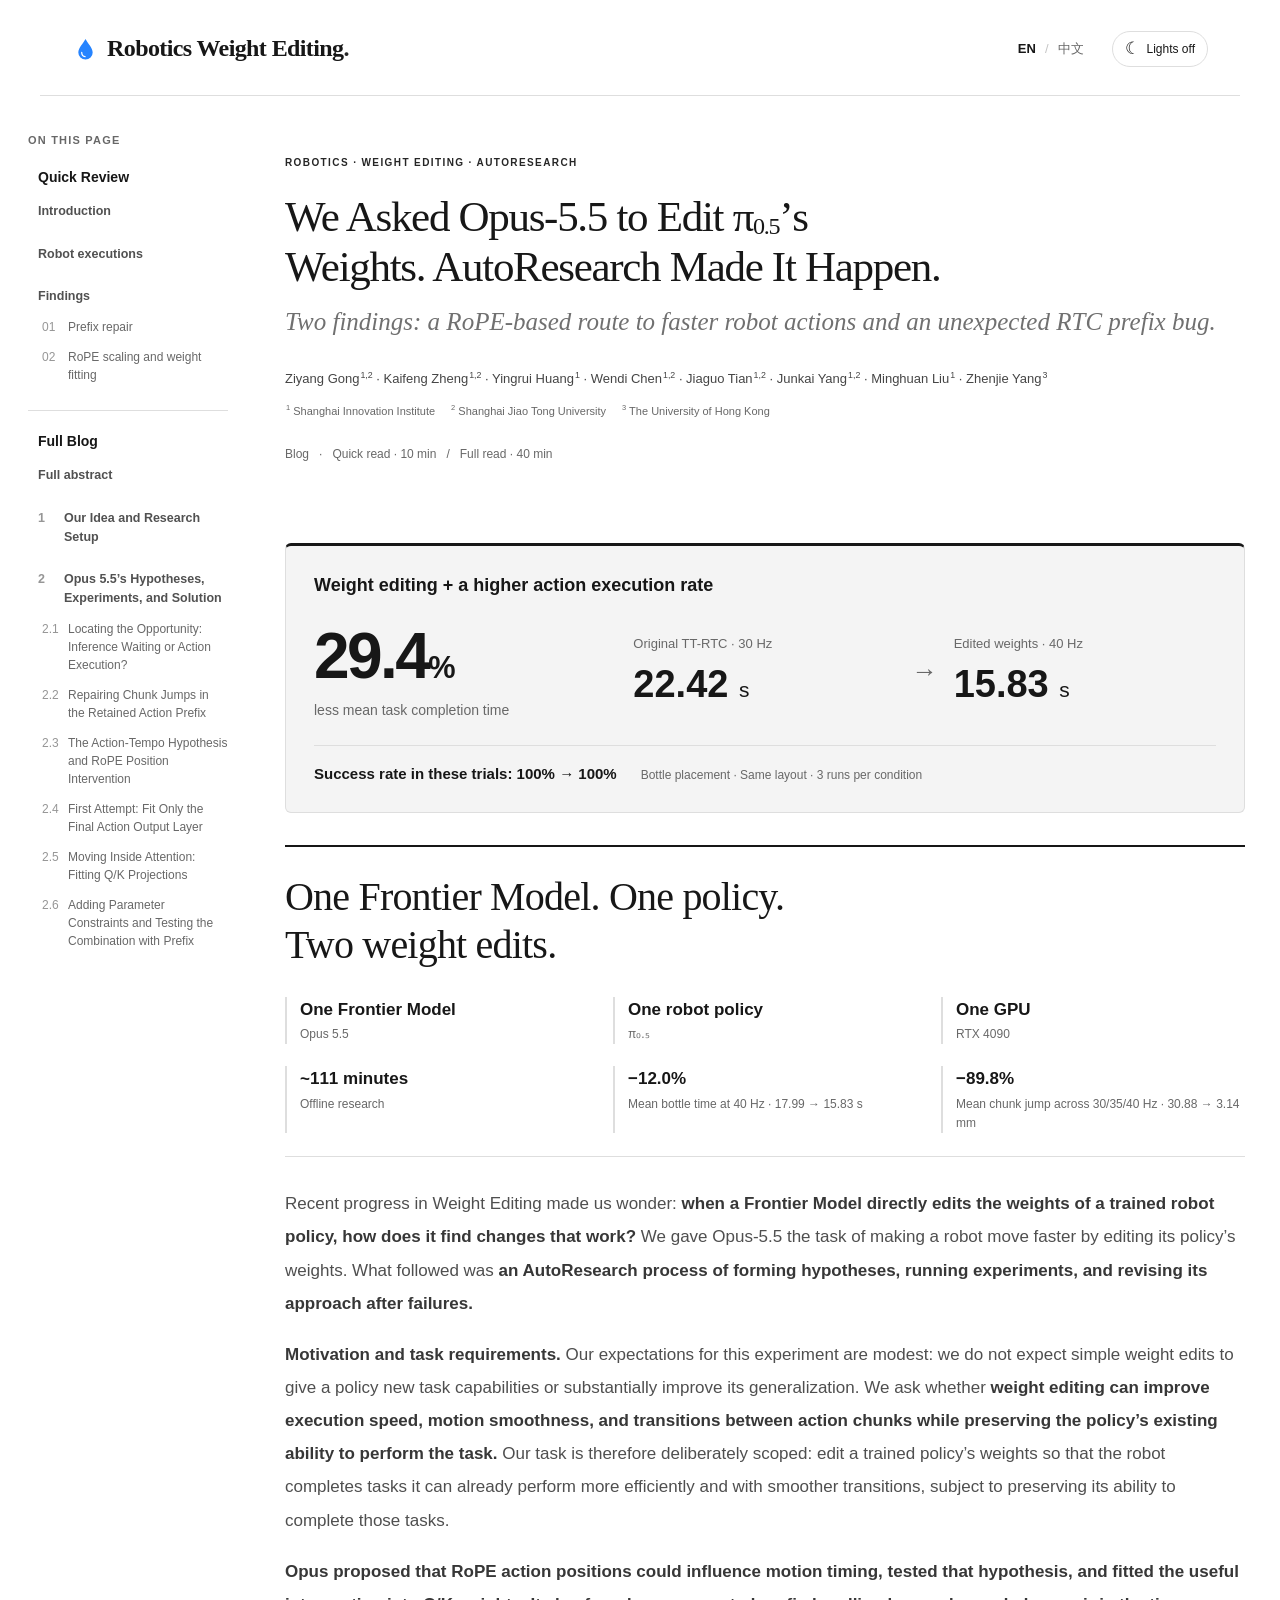
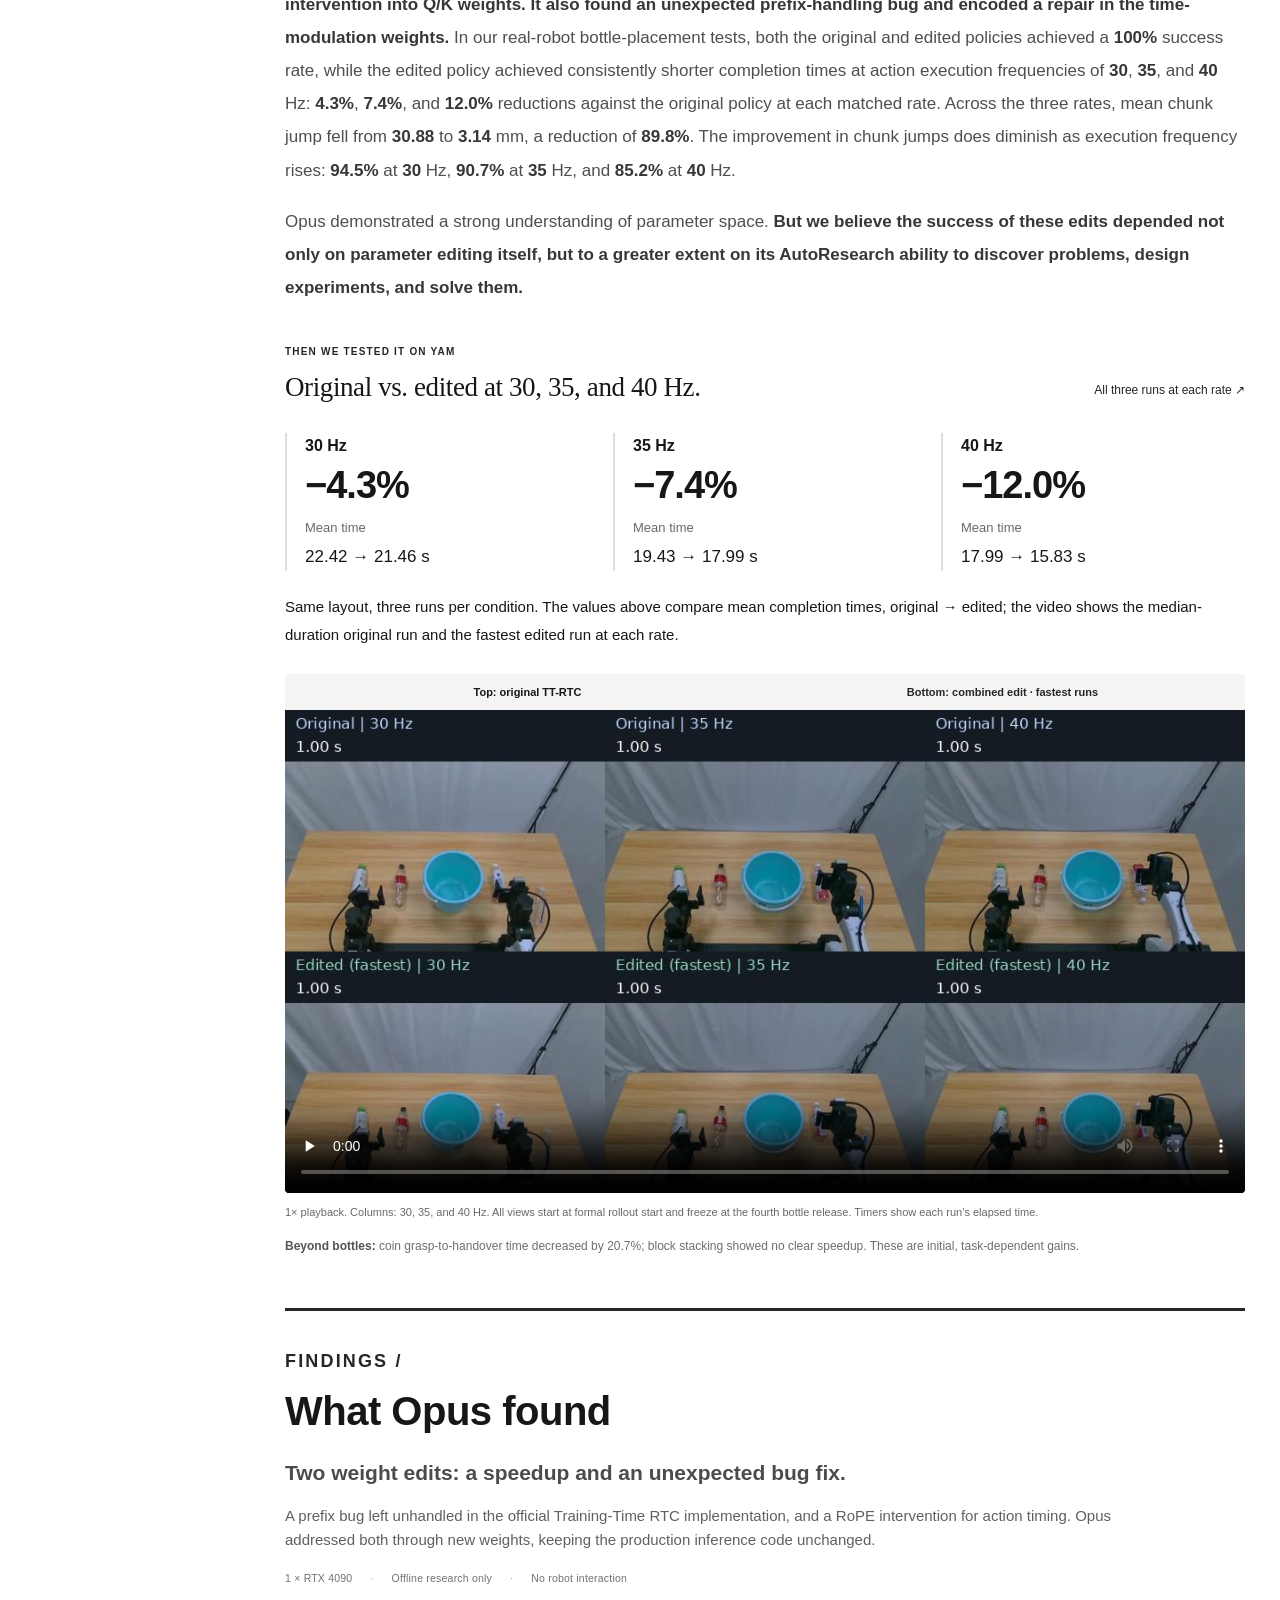
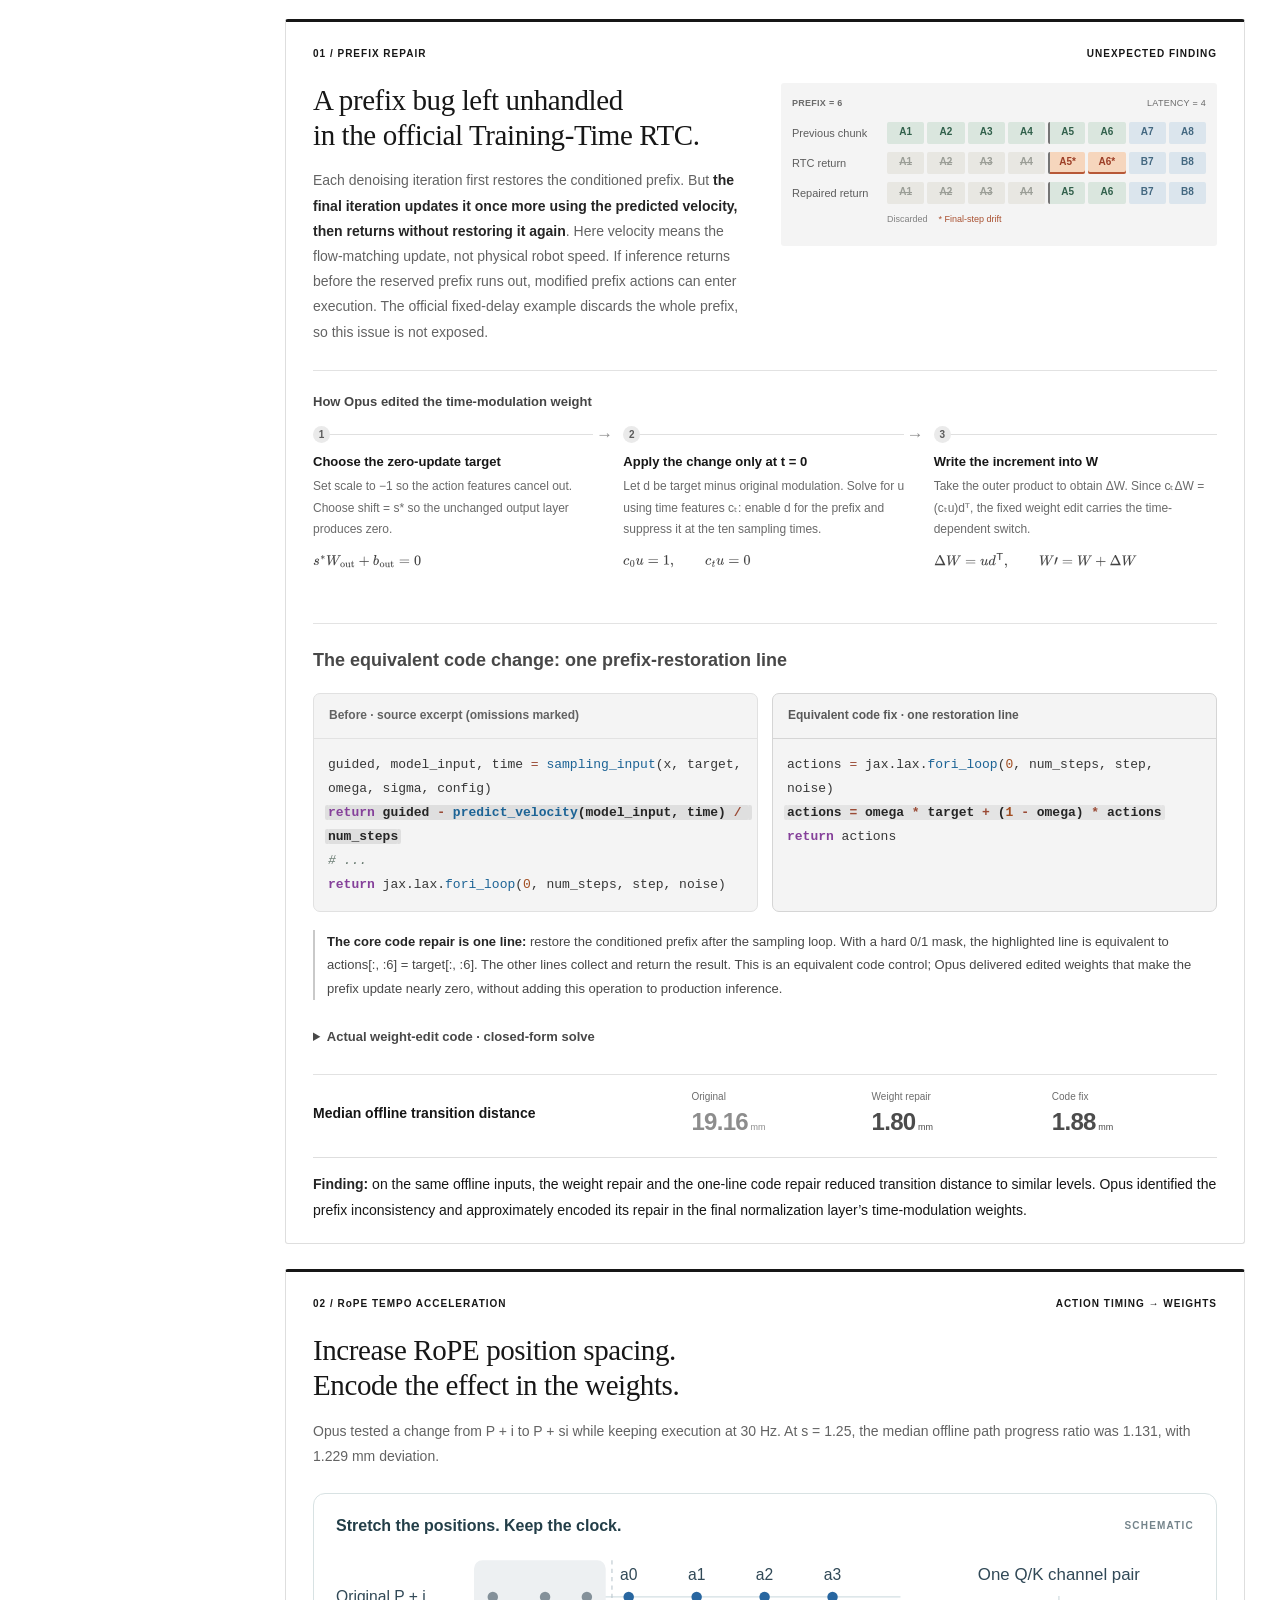
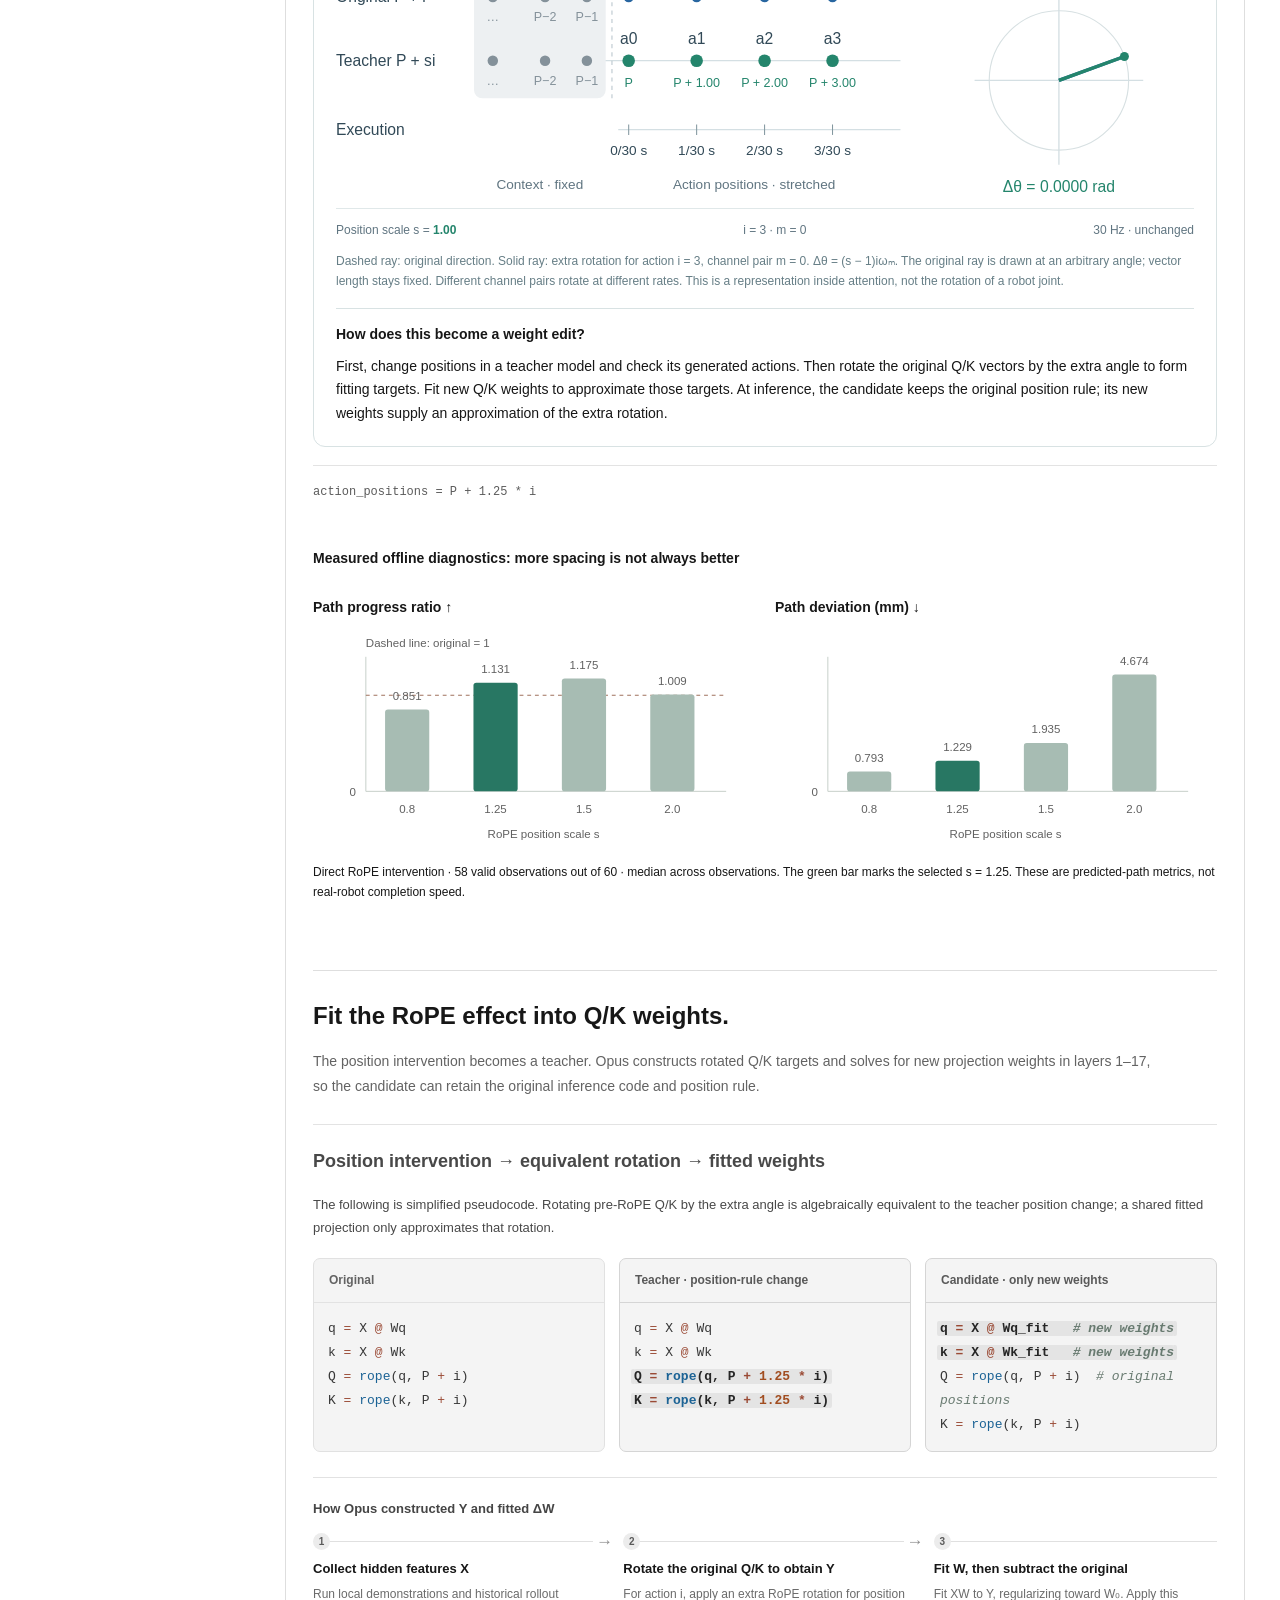
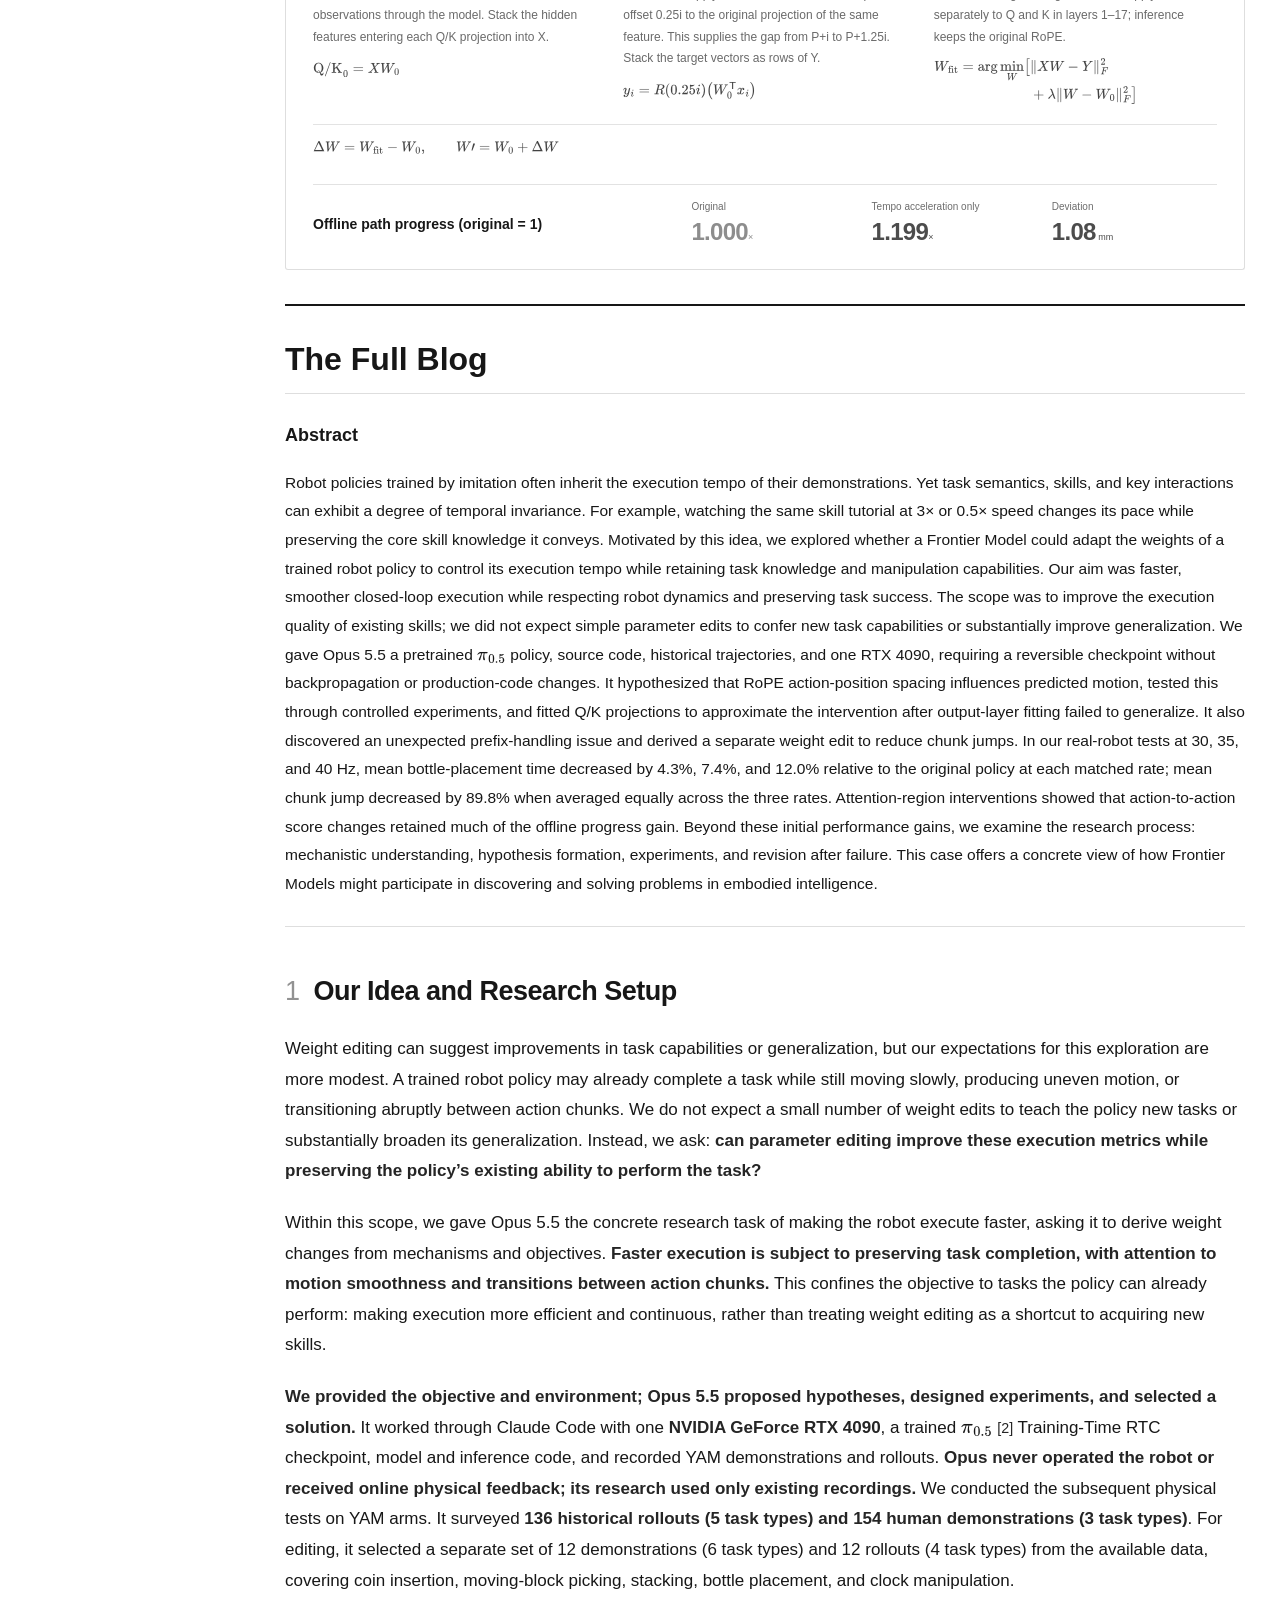
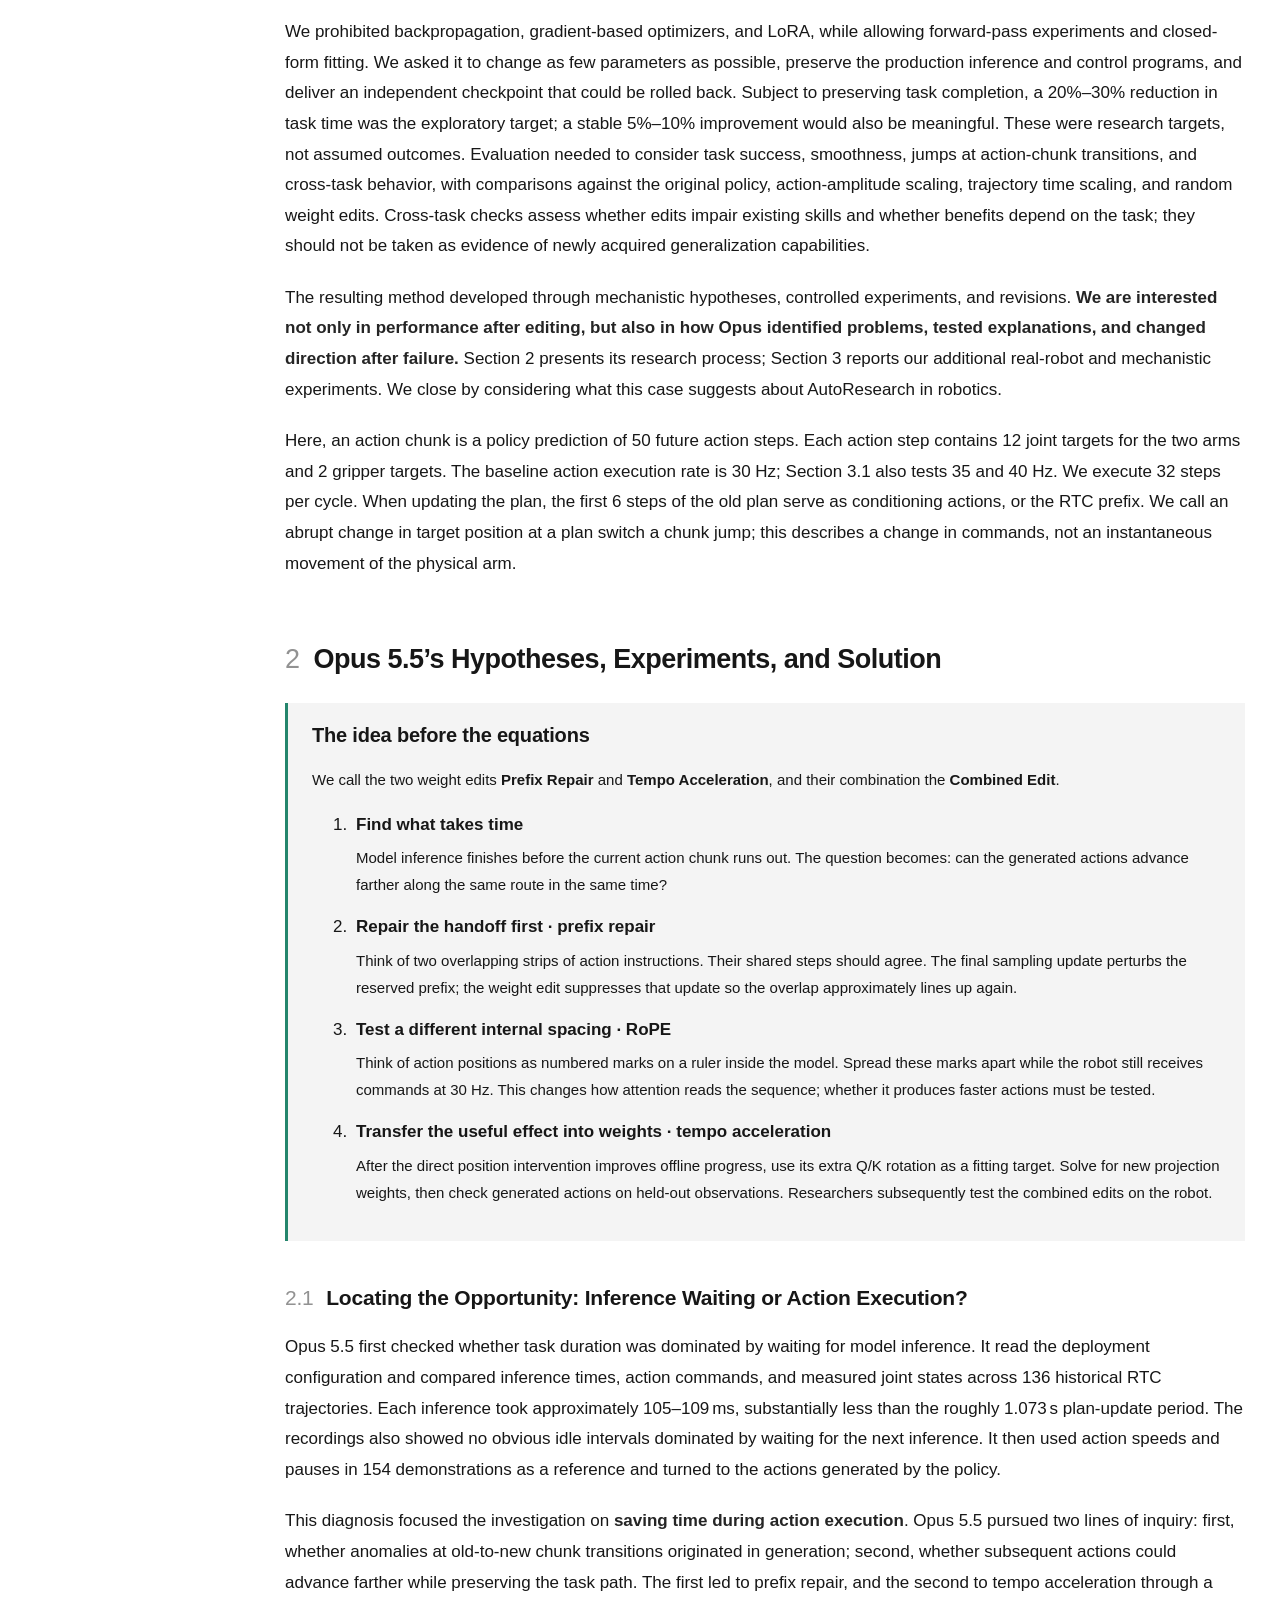
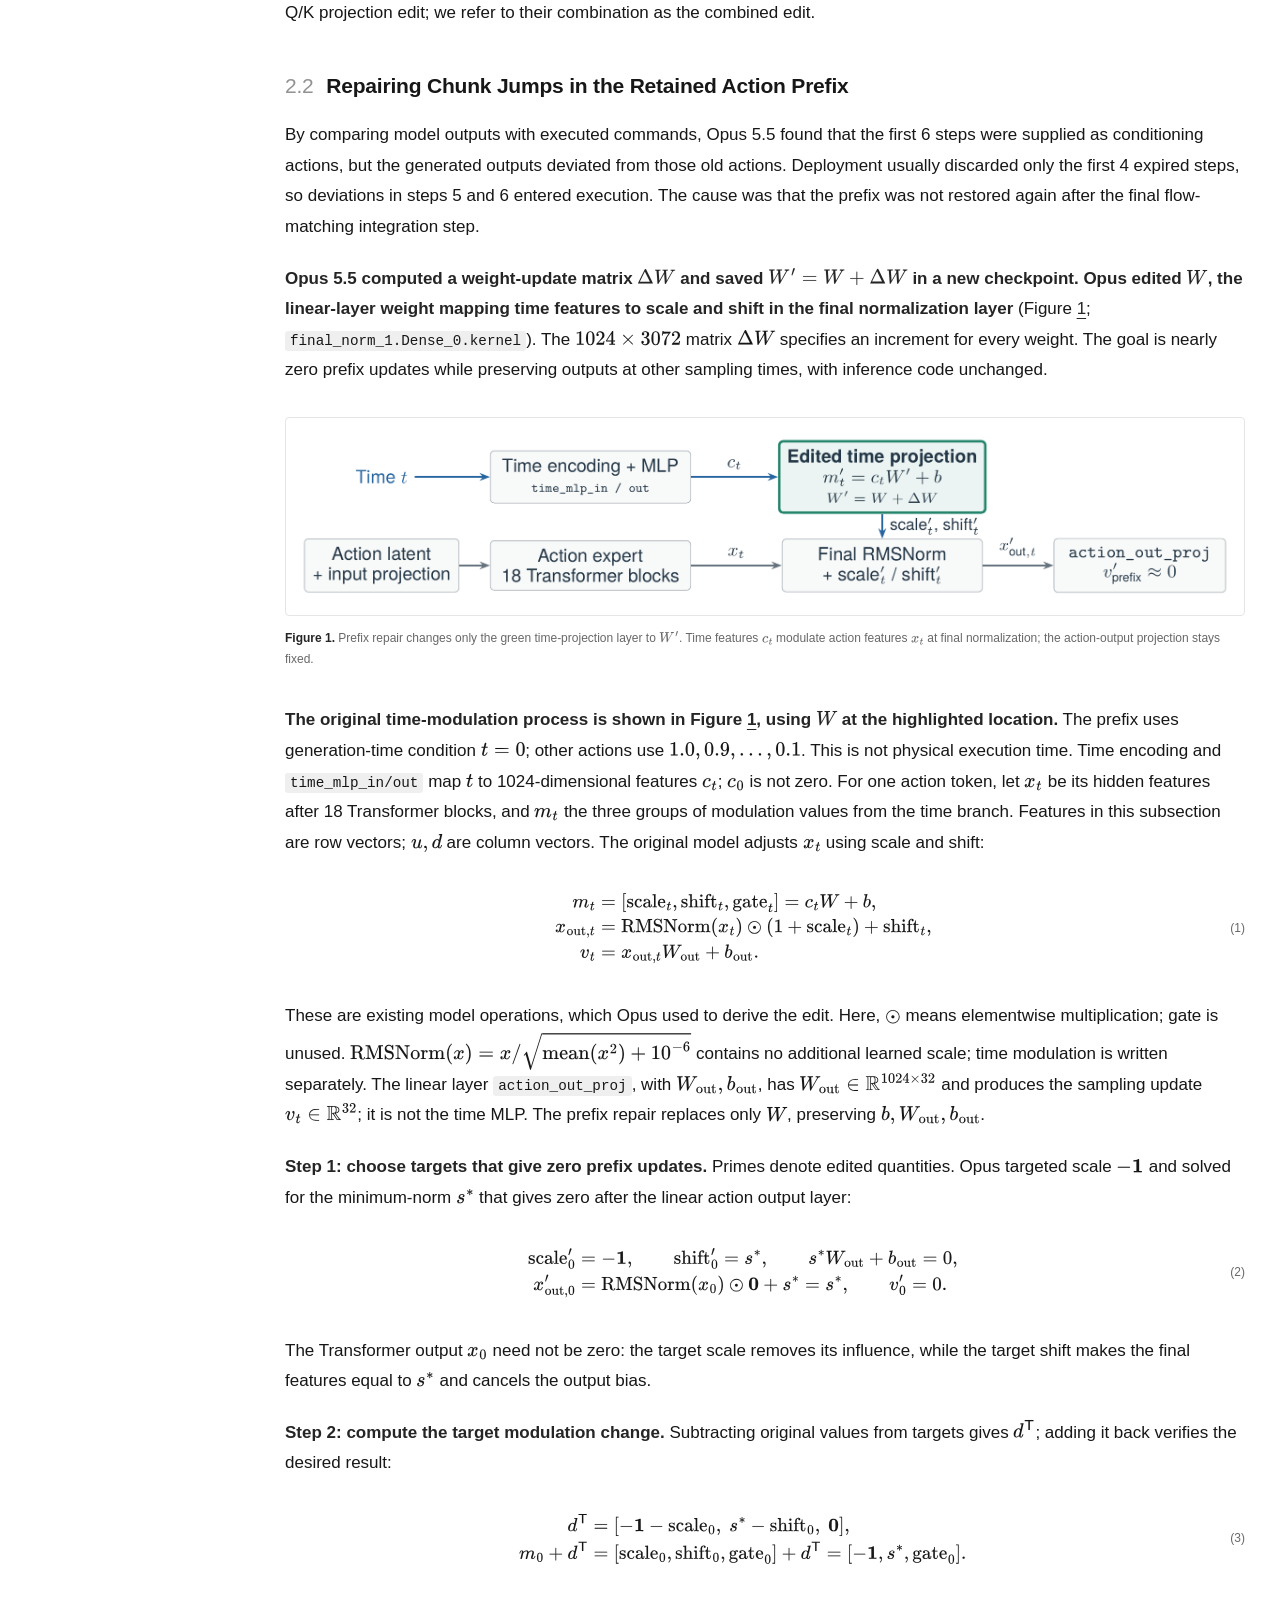
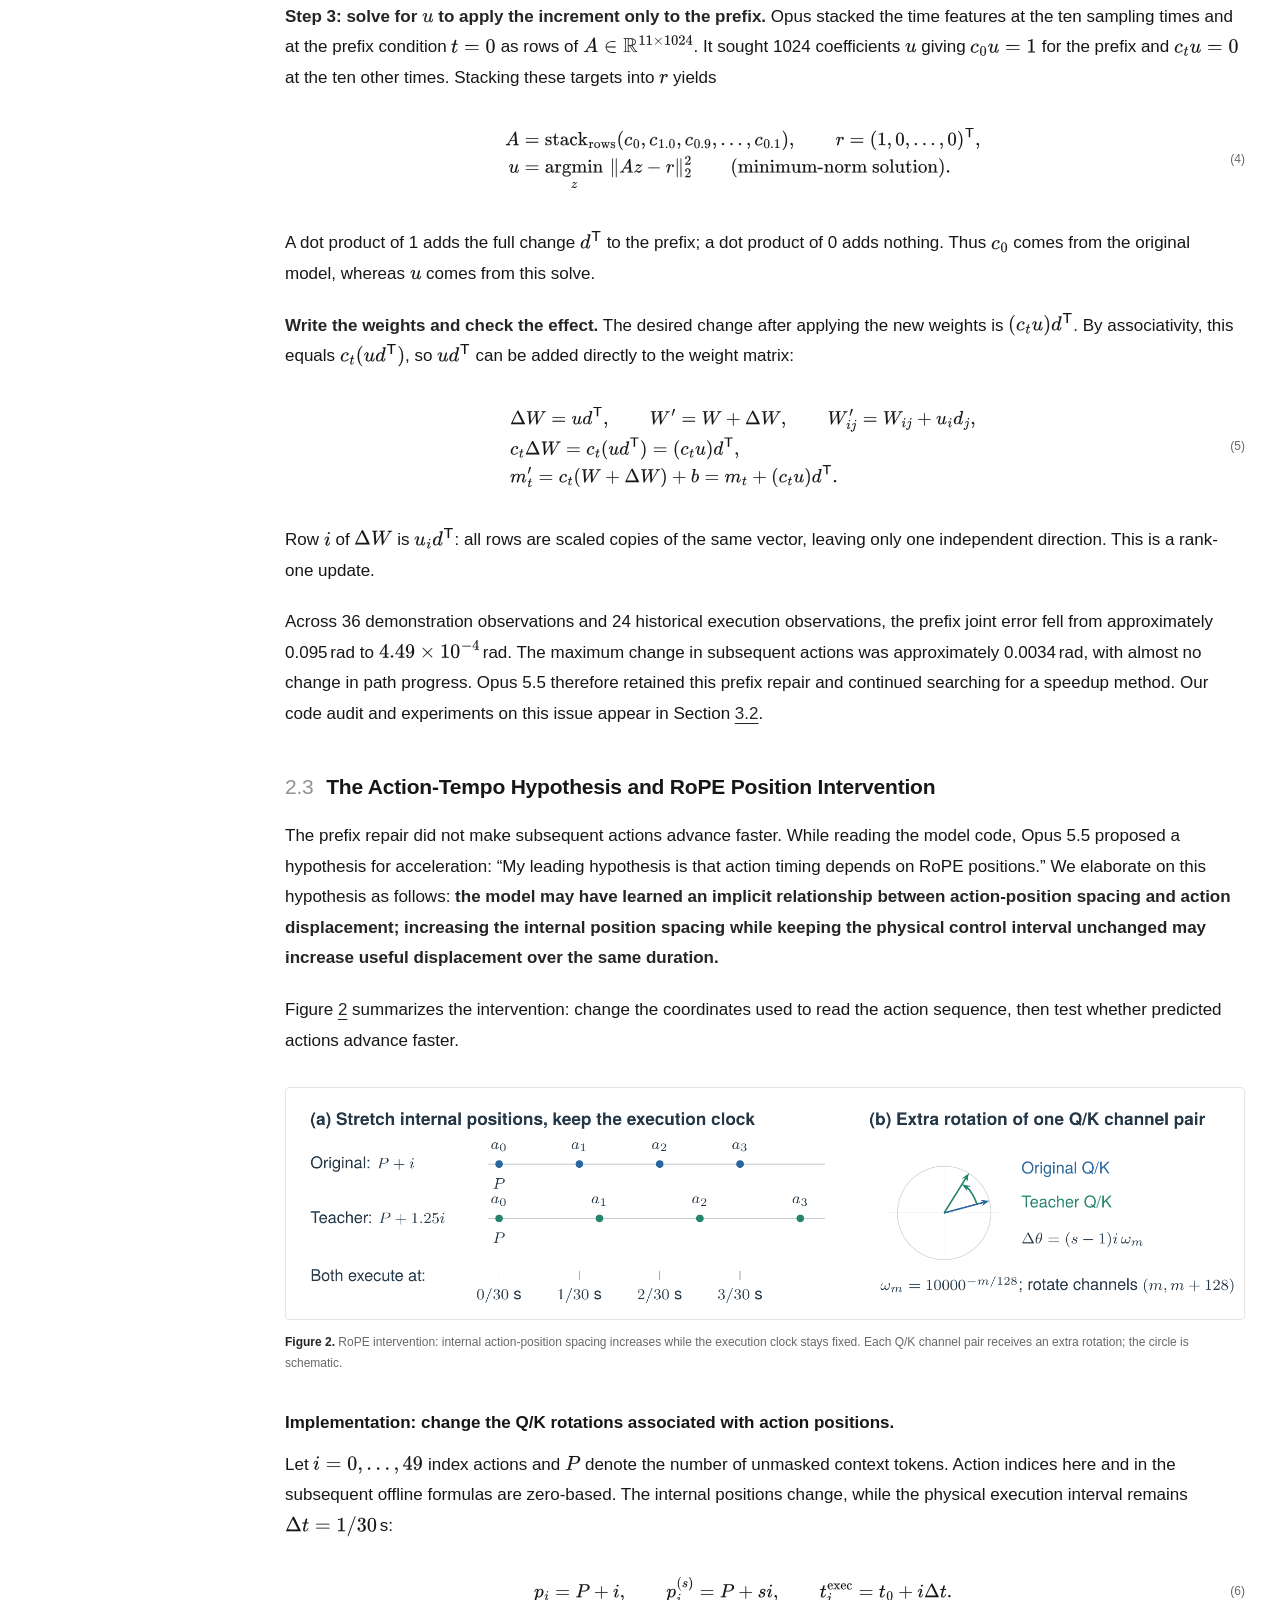
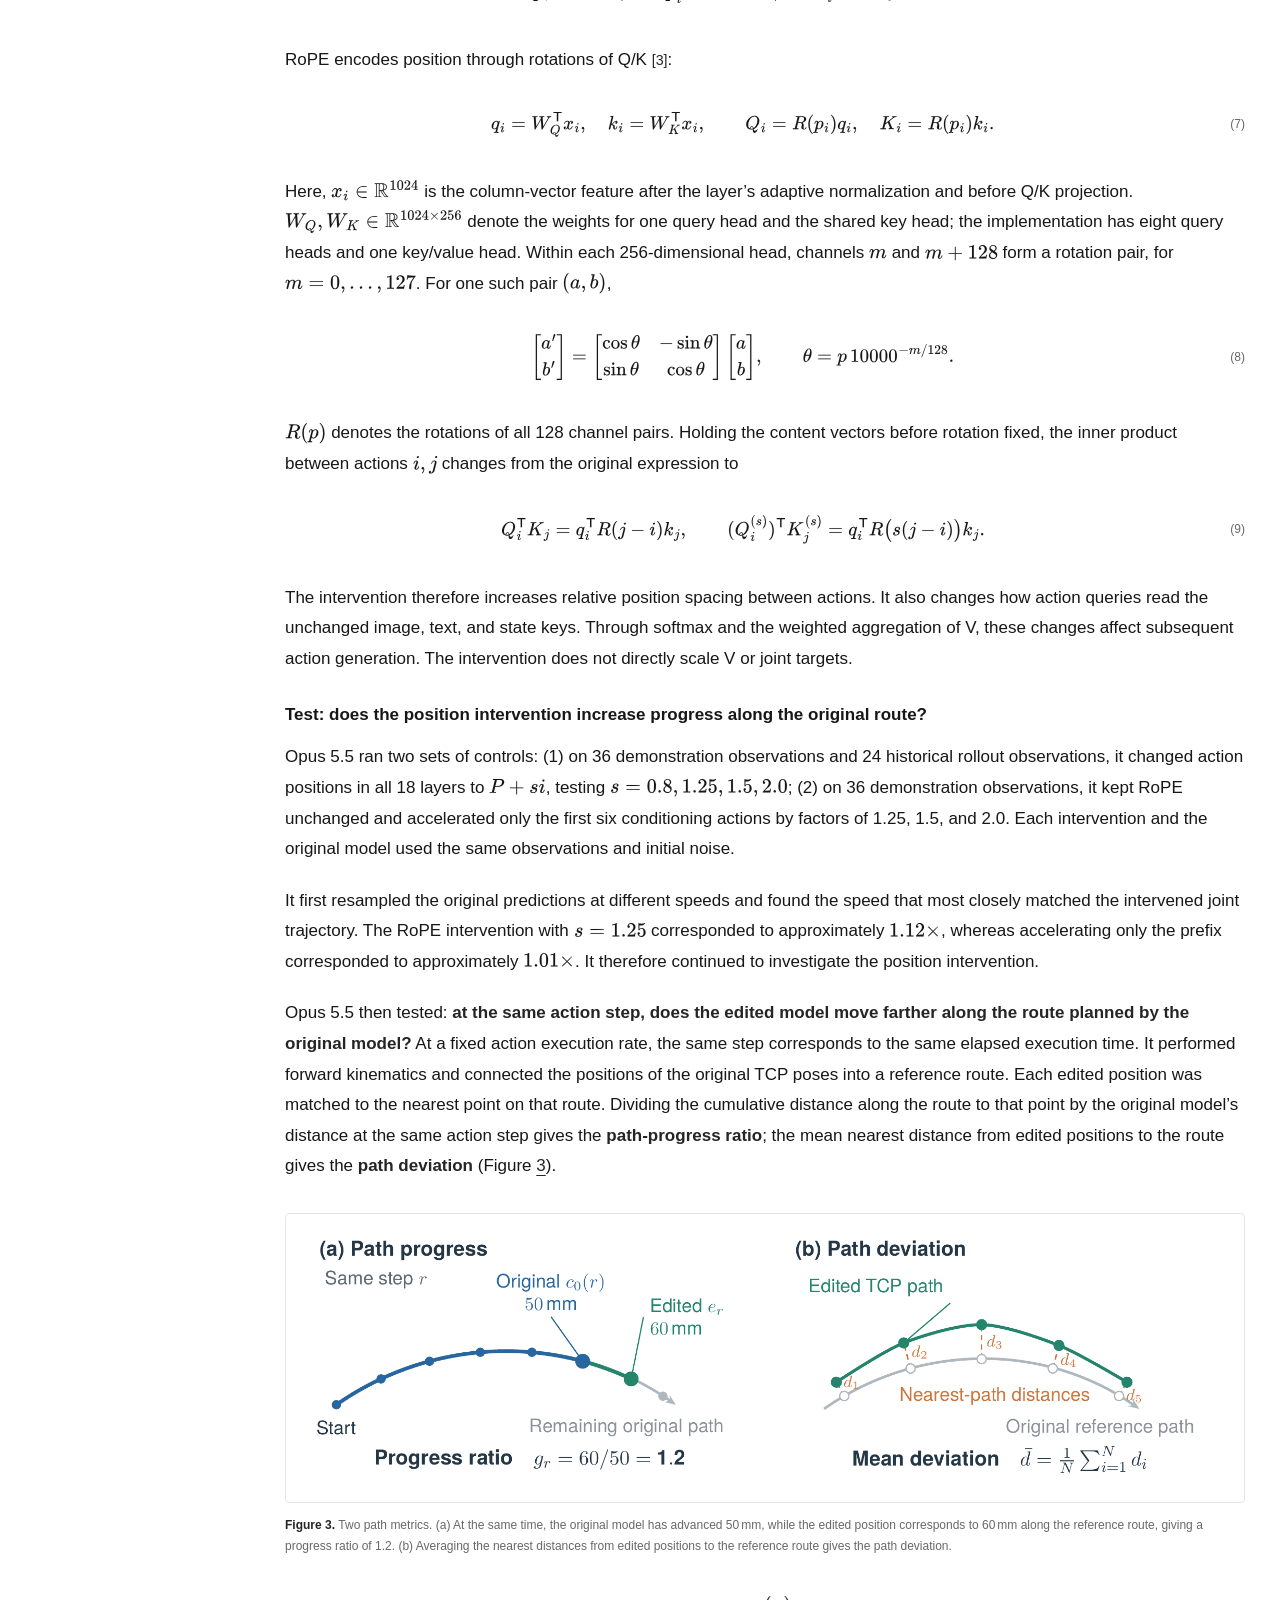
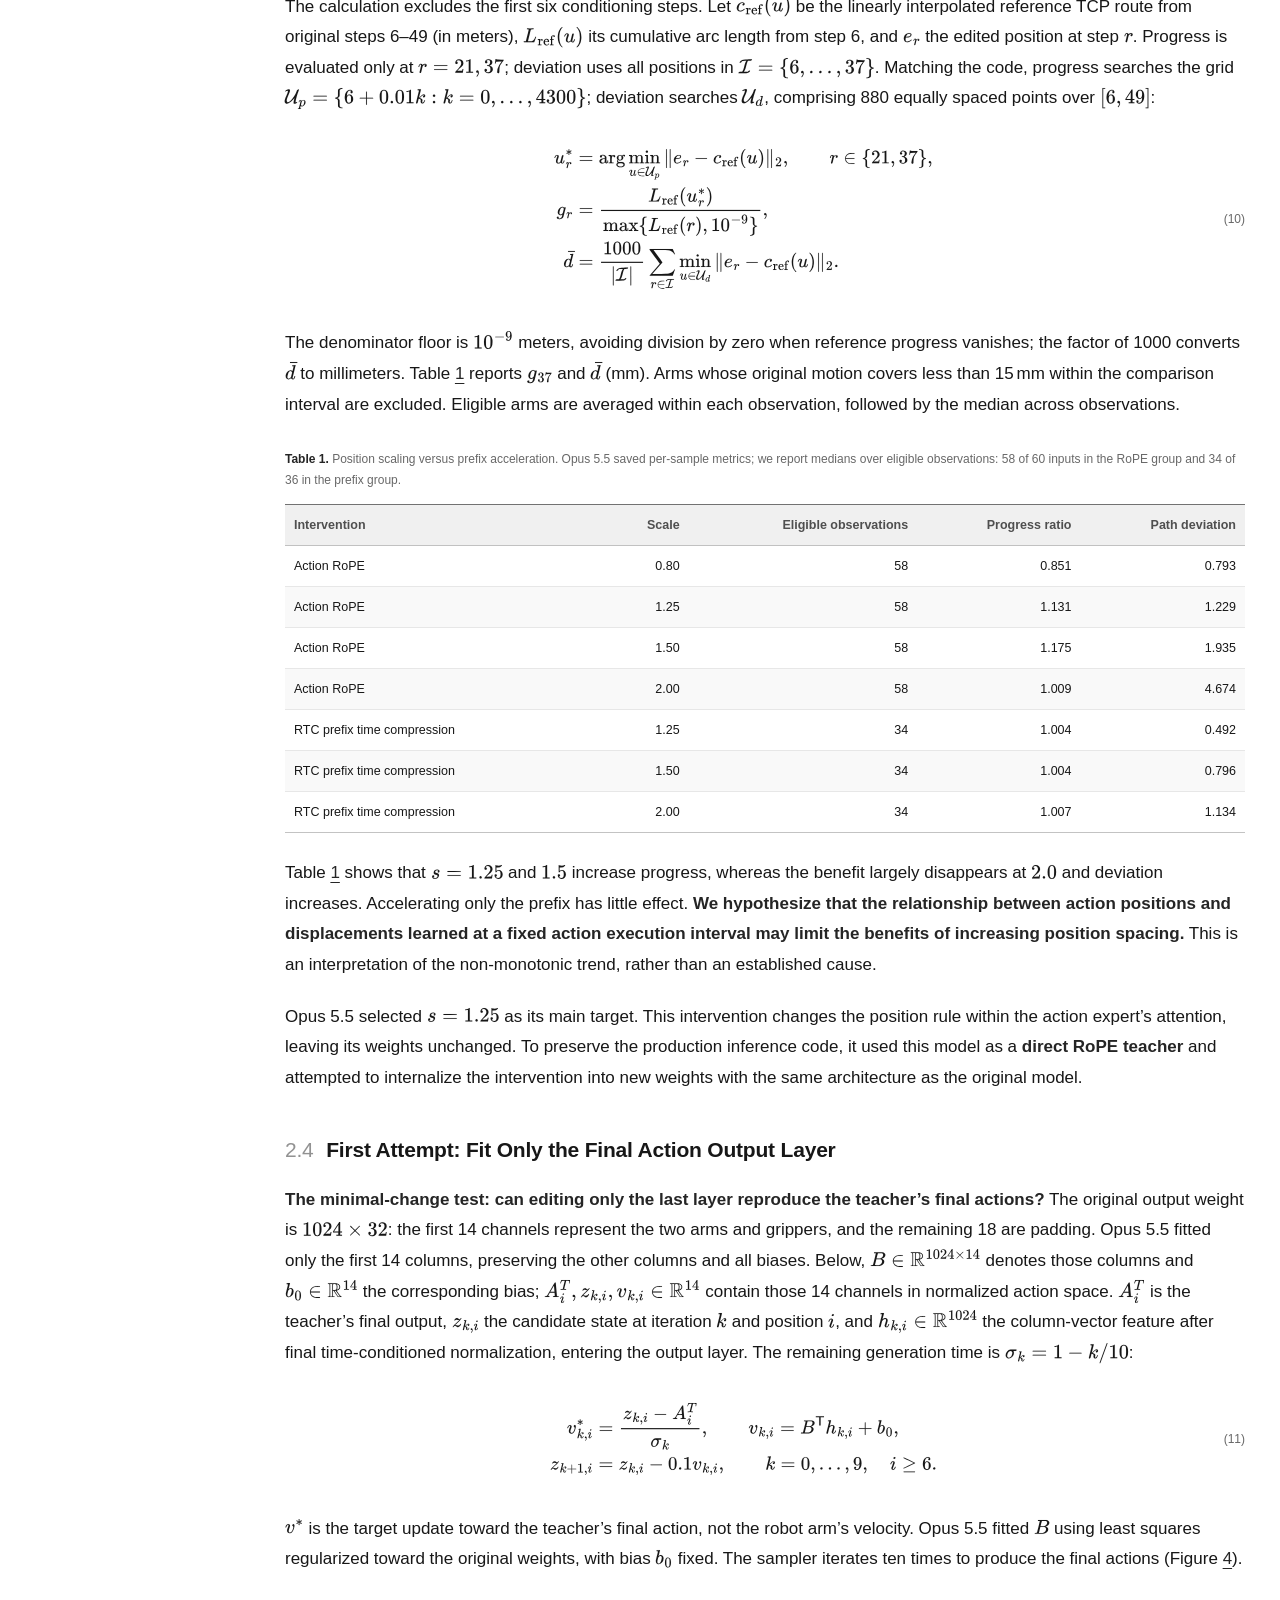
==== commit 7294e2d2: "Lead with combined speedup and consolidate research findings" ====
--- a/index.html
+++ b/index.html
@@ -8,14 +8,15 @@
 <link rel="icon" href="assets/favicon.svg?v=waterdrop-blue-2" type="image/svg+xml"><link rel="stylesheet" href="assets/style.css"><link rel="stylesheet" href="assets/findings.css"><link rel="stylesheet" href="assets/method-visuals.css">
 <script type="application/ld+json">{"@context": "https://schema.org", "@type": "ScholarlyArticle", "headline": "We Asked Opus-5.5 to Edit π₀.₅’s Weights. AutoResearch Made It Happen.: Two findings: a RoPE-based route to faster robot actions and an unexpected RTC prefix bug.", "inLanguage": "en", "author": [{"@type": "Person", "name": "Ziyang Gong"}, {"@type": "Person", "name": "Kaifeng Zheng"}, {"@type": "Person", "name": "Yingrui Huang"}, {"@type": "Person", "name": "Wendi Chen"}, {"@type": "Person", "name": "Jiaguo Tian"}, {"@type": "Person", "name": "Junkai Yang"}, {"@type": "Person", "name": "Minghuan Liu"}, {"@type": "Person", "name": "Zhenjie Yang"}], "description": "How Opus 5.5 used mechanistic hypotheses, offline experiments, and closed-form weight edits to change a robot policy—and what we found on real YAM robots."}</script>
 <script defer="" src="assets/app.js"></script>
-<script defer src="assets/comparison-videos.js"></script>
+<script defer="" src="assets/comparison-videos.js"></script>
 <link rel="stylesheet" href="assets/comparison-videos.css">
 <script defer="" src="assets/method-visuals.js"></script>
 <link rel="stylesheet" href="assets/edit-story.css">
 <link rel="stylesheet" href="assets/theme.css">
 <link rel="stylesheet" href="assets/navigation.css">
 <link rel="stylesheet" href="assets/bibtex.css">
-<script defer src="assets/bibtex.js"></script>
+<link rel="stylesheet" href="assets/prompt.css">
+<script defer="" src="assets/bibtex.js"></script>
 
 
 <style type="text/css">.CtxtMenu_InfoClose {  top:.2em; right:.2em;}
@@ -199,16 +200,22 @@
 <div class="reading-progress" aria-hidden="true"><span></span></div>
 <header class="site-header"><a class="site-name" href=""><svg class="site-mark" viewBox="0 0 64 64" aria-hidden="true"><path d="M32 8C27 18 15 29 15 40a17 17 0 0 0 34 0C49 29 37 18 32 8Z" fill="#2684ff"></path><path d="M23 40c0 5 3 9 8 10" fill="none" stroke="#fff" stroke-width="3" stroke-linecap="round"></path></svg><span>Robotics Weight Editing<span class="site-dot">.</span></span></a><nav class="top-nav" aria-label="Main navigation"><div class="languages" aria-label="Language"><a class="language-link selected" lang="en" hreflang="en" href="en/" aria-current="page">EN</a><span aria-hidden="true">/</span><a class="language-link " lang="zh-CN" hreflang="zh-CN" href="zh/">中文</a></div><button class="theme-toggle" type="button" aria-pressed="false" aria-label="Switch to dark background" hidden=""><span class="theme-icon" aria-hidden="true">☾</span><span class="theme-label">Lights off</span></button></nav></header>
 <div class="page-layout">
-<aside class="sidebar"><nav aria-label="On this page"><p class="toc-label">On this page</p><div class="toc-group"><h2 class="toc-group-title">Quick Review</h2><ol class="toc"><li class="toc-level-1"><a href="#introduction"><span></span>Introduction</a></li><li class="toc-level-1"><a href="#execution"><span></span>Robot executions</a></li><li class="toc-level-1"><a href="#tldr"><span></span>Findings</a></li><li class="toc-level-2"><a href="#rtc-finding-title"><span>01</span>Prefix repair</a></li><li class="toc-level-2"><a href="#rope-finding-title"><span>02</span>RoPE position scale</a></li><li class="toc-level-2"><a href="#qk-finding-title"><span>03</span>Tempo acceleration</a></li></ol></div><div class="toc-group"><h2 class="toc-group-title">Full Blog</h2><ol class="toc"><li class="toc-level-1"><a href="#abstract"><span></span>Full abstract</a></li><li class="toc-level-1"><a href="#s1"><span>1</span>Our Idea and Research Setup</a></li><li class="toc-level-1"><a href="#s2"><span>2</span>Opus 5.5’s Hypotheses, Experiments, and Solution</a></li><li class="toc-level-2"><a href="#s2-1"><span>2.1</span>Locating the Opportunity: Inference Waiting or Action Execution?</a></li><li class="toc-level-2"><a href="#s2-2"><span>2.2</span>Repairing Chunk Jumps in the Retained Action Prefix</a></li><li class="toc-level-2"><a href="#s2-3"><span>2.3</span>The Action-Tempo Hypothesis and RoPE Position Intervention</a></li><li class="toc-level-2"><a href="#s2-4"><span>2.4</span>First Attempt: Fit Only the Final Action Output Layer</a></li><li class="toc-level-2"><a href="#s2-5"><span>2.5</span>Moving Inside Attention: Fitting Q/K Projections</a></li><li class="toc-level-2"><a href="#s2-6"><span>2.6</span>Adding Parameter Constraints and Testing the Combination with Prefix Repair</a></li><li class="toc-level-2"><a href="#s2-7"><span>2.7</span>Deliverables and Research Cost</a></li><li class="toc-level-1"><a href="#s3"><span>3</span>Our Follow-up Experiments and Analysis</a></li><li class="toc-level-2"><a href="#s3-1"><span>3.1</span>Real-Robot Experiments: Task Time and Action Quality</a></li><li class="toc-level-2"><a href="#s3-2"><span>3.2</span>Mechanism Analysis: Which Attention Changes Preserve the Progress Gain?</a></li><li class="toc-level-2"><a href="#s3-3"><span>3.3</span>Repairing Prefix Consistency in Parameter Space</a></li><li class="toc-level-1"><a href="#closing-thoughts"><span></span>Closing Thoughts</a></li><li class="toc-level-1"><a href="#references"><span></span>References</a></li><li class="toc-level-1"><a href="#bibtex"><span></span>BibTeX</a></li></ol></div><a class="back-to-top" href="#top">↑ Back to top</a></nav></aside>
+<aside class="sidebar"><nav aria-label="On this page"><p class="toc-label">On this page</p><div class="toc-group"><h2 class="toc-group-title">Quick Review</h2><ol class="toc"><li class="toc-level-1"><a href="#introduction"><span></span>Introduction</a></li><li class="toc-level-1"><a href="#execution"><span></span>Robot executions</a></li><li class="toc-level-1"><a href="#tldr"><span></span>Findings</a></li><li class="toc-level-2"><a href="#rtc-finding-title"><span>01</span>Prefix repair</a></li><li class="toc-level-2"><a href="#rope-finding-title"><span>02</span>RoPE scaling and weight fitting</a></li></ol></div><div class="toc-group"><h2 class="toc-group-title">Full Blog</h2><ol class="toc"><li class="toc-level-1"><a href="#abstract"><span></span>Full abstract</a></li><li class="toc-level-1"><a href="#s1"><span>1</span>Our Idea and Research Setup</a></li><li class="toc-level-1"><a href="#s2"><span>2</span>Opus 5.5’s Hypotheses, Experiments, and Solution</a></li><li class="toc-level-2"><a href="#s2-1"><span>2.1</span>Locating the Opportunity: Inference Waiting or Action Execution?</a></li><li class="toc-level-2"><a href="#s2-2"><span>2.2</span>Repairing Chunk Jumps in the Retained Action Prefix</a></li><li class="toc-level-2"><a href="#s2-3"><span>2.3</span>The Action-Tempo Hypothesis and RoPE Position Intervention</a></li><li class="toc-level-2"><a href="#s2-4"><span>2.4</span>First Attempt: Fit Only the Final Action Output Layer</a></li><li class="toc-level-2"><a href="#s2-5"><span>2.5</span>Moving Inside Attention: Fitting Q/K Projections</a></li><li class="toc-level-2"><a href="#s2-6"><span>2.6</span>Adding Parameter Constraints and Testing the Combination with Prefix Repair</a></li><li class="toc-level-2"><a href="#s2-7"><span>2.7</span>Deliverables and Research Cost</a></li><li class="toc-level-1"><a href="#s3"><span>3</span>Our Follow-up Experiments and Analysis</a></li><li class="toc-level-2"><a href="#s3-1"><span>3.1</span>Real-Robot Experiments: Task Time and Action Quality</a></li><li class="toc-level-2"><a href="#s3-2"><span>3.2</span>Repairing Prefix Consistency in Parameter Space</a></li><li class="toc-level-2"><a href="#s3-3"><span>3.3</span>Mechanism Analysis: Which Attention Changes Preserve the Progress Gain?</a></li><li class="toc-level-1"><a href="#closing-thoughts"><span></span>Closing Thoughts</a></li><li class="toc-level-1"><a href="#references"><span></span>References</a></li><li class="toc-level-1"><a href="#bibtex"><span></span>BibTeX</a></li><li class="toc-level-1"><a href="#original-prompt"><span></span>Original research prompt</a></li></ol></div><a class="back-to-top" href="#top">↑ Back to top</a></nav></aside>
 <main id="article"><article>
-<header class="article-header"><p class="eyebrow">ROBOTICS · WEIGHT EDITING · AUTORESEARCH</p><h1>We Asked Opus-5.5 to Edit π₀.₅’s Weights. AutoResearch Made It Happen.</h1><p class="subtitle"><em>Two findings: a RoPE-based route to faster robot actions and an unexpected RTC prefix bug.</em></p><div class="authors">Ziyang Gong<sup>1,2</sup> · Kaifeng Zheng<sup>1,2</sup> · Yingrui Huang<sup>1</sup> · Wendi Chen<sup>1,2</sup> · Jiaguo Tian<sup>1,2</sup> · Junkai Yang<sup>1,2</sup> · Minghuan Liu<sup>1</sup> · Zhenjie Yang<sup>3</sup></div><div class="affiliations"><span><sup>1</sup> Shanghai Innovation Institute</span><span><sup>2</sup> Shanghai Jiao Tong University</span><span><sup>3</sup> The University of Hong Kong</span></div><div class="article-meta"><span>Blog</span><span>·</span><span>Quick read · 10 min</span><span>/</span><span>Full read · 40 min</span></div></header>
-
+<header class="article-header"><p class="eyebrow">ROBOTICS · WEIGHT EDITING · AUTORESEARCH</p><h1>We Asked Opus-5.5 to Edit <span class="pi">π<sub>0.5</sub></span>’s Weights. AutoResearch Made It Happen.</h1><p class="subtitle"><em>Two findings: a RoPE-based route to faster robot actions and an unexpected RTC prefix bug.</em></p><div class="authors">Ziyang Gong<sup>1,2</sup> · Kaifeng Zheng<sup>1,2</sup> · Yingrui Huang<sup>1</sup> · Wendi Chen<sup>1,2</sup> · Jiaguo Tian<sup>1,2</sup> · Junkai Yang<sup>1,2</sup> · Minghuan Liu<sup>1</sup> · Zhenjie Yang<sup>3</sup></div><div class="affiliations"><span><sup>1</sup> Shanghai Innovation Institute</span><span><sup>2</sup> Shanghai Jiao Tong University</span><span><sup>3</sup> The University of Hong Kong</span></div><div class="article-meta"><span>Blog</span><span>·</span><span>Quick read · 10 min</span><span>/</span><span>Full read · 40 min</span></div></header>
+
+<aside class="combined-gain" id="combined-execution-gain" aria-labelledby="combined-gain-title">
+<h4 id="combined-gain-title">Weight editing + a higher action execution rate</h4>
+<div class="combined-gain-body"><div class="combined-gain-metric"><strong>29.4<small>%</small></strong><span>less mean task completion time</span></div>
+<div class="combined-gain-comparison"><div><span>Original TT-RTC · 30 Hz</span><strong>22.42 <small>s</small></strong></div><span class="combined-gain-arrow" aria-hidden="true">→</span><div><span>Edited weights · 40 Hz</span><strong>15.83 <small>s</small></strong></div></div></div>
+<div class="combined-gain-footer"><strong>Success rate in these trials: 100% → 100%</strong><span>Bottle placement · Same layout · 3 runs per condition</span></div>
+</aside>
 <section class="article-introduction" id="introduction" aria-label="Introduction"><div class="research-opener"><h2>One Frontier Model. One policy. <br>Two weight edits.</h2><div class="research-facts"><div><b>One Frontier Model</b><span>Opus 5.5</span></div><div><b>One robot policy</b><span>π₀.₅</span></div><div><b>One GPU</b><span>RTX 4090</span></div><div><b>~111 minutes</b><span>Offline research</span></div><div><b>−12.0%</b><span>Mean bottle time at 40 Hz · 17.99 → 15.83 s</span></div><div><b>−89.8%</b><span>Mean chunk jump across 30/35/40 Hz · 30.88 → 3.14 mm</span></div></div></div><p>Recent progress in Weight Editing made us wonder: <strong>when a Frontier Model directly edits the weights of a trained robot policy, how does it find changes that work?</strong> We gave Opus-5.5 the task of making a robot move faster by editing its policy’s weights. What followed was <strong>an AutoResearch process of forming hypotheses, running experiments, and revising its approach after failures.</strong></p><p><strong>Motivation and task requirements.</strong> Our expectations for this experiment are modest: we do not expect simple weight edits to give a policy new task capabilities or substantially improve its generalization. We ask whether <strong>weight editing can improve execution speed, motion smoothness, and transitions between action chunks while preserving the policy’s existing ability to perform the task.</strong> Our task is therefore deliberately scoped: edit a trained policy’s weights so that the robot completes tasks it can already perform more efficiently and with smoother transitions, subject to preserving its ability to complete those tasks.</p><p><strong>Opus proposed that RoPE action positions could influence motion timing, tested that hypothesis, and fitted the useful intervention into Q/K weights. It also found an unexpected prefix-handling bug and encoded a repair in the time-modulation weights.</strong> In our real-robot bottle-placement tests, both the original and edited policies achieved a <strong>100%</strong> success rate, while the edited policy achieved consistently shorter completion times at action execution frequencies of <strong>30</strong>, <strong>35</strong>, and <strong>40</strong> Hz: <strong>4.3%</strong>, <strong>7.4%</strong>, and <strong>12.0%</strong> reductions against the original policy at each matched rate. Across the three rates, mean chunk jump fell from <strong>30.88</strong> to <strong>3.14</strong> mm, a reduction of <strong>89.8%</strong>. The improvement in chunk jumps does diminish as execution frequency rises: <strong>94.5%</strong> at <strong>30</strong> Hz, <strong>90.7%</strong> at <strong>35</strong> Hz, and <strong>85.2%</strong> at <strong>40</strong> Hz.</p><p>Opus demonstrated a strong understanding of parameter space. <strong>But we believe the success of these edits depended not only on parameter editing itself, but to a greater extent on its AutoResearch ability to discover problems, design experiments, and solve them.</strong></p></section>
 <div class="findings video-intro"><section class="execution-showcase" id="execution" aria-labelledby="execution-title"><div class="execution-heading"><div><p class="finding-eyebrow">THEN WE TESTED IT ON YAM</p><h3 id="execution-title">Original vs. edited at 30, 35, and 40 Hz.</h3></div><a href="#matched-frequency-videos">All three runs at each rate ↗</a></div>
 <div class="frequency-results"><div><b>30 Hz</b><strong>−4.3%</strong><span>Mean time</span><p>22.42 → 21.46 s</p></div><div><b>35 Hz</b><strong>−7.4%</strong><span>Mean time</span><p>19.43 → 17.99 s</p></div><div><b>40 Hz</b><strong>−12.0%</strong><span>Mean time</span><p>17.99 → 15.83 s</p></div></div>
 <p class="frequency-explanation">Same layout, three runs per condition. The values above compare mean completion times, original → edited; the video shows the median-duration original run and the fastest edited run at each rate.</p>
 <div class="execution-labels"><span>Top: original TT-RTC</span><span>Bottom: combined edit · fastest runs</span></div>
-<figure class="video-figure" id="bottle-video"><video controls playsinline preload="none" poster="assets/bottles-frequency-fastest-edits.jpg"><source src="assets/bottles-frequency-fastest-edits.mp4" type="video/mp4"></video><figcaption>1× playback. Columns: 30, 35, and 40 Hz. All views start at formal rollout start and freeze at the fourth bottle release. Timers show each run’s elapsed time.</figcaption></figure>
+<figure class="video-figure" id="bottle-video"><video controls="" playsinline="" preload="none" poster="assets/bottles-frequency-fastest-edits.jpg"><source src="assets/bottles-frequency-fastest-edits.mp4" type="video/mp4"></video><figcaption>1× playback. Columns: 30, 35, and 40 Hz. All views start at formal rollout start and freeze at the fourth bottle release. Timers show each run’s elapsed time.</figcaption></figure>
 <p class="other-tasks"><b>Beyond bottles:</b> coin grasp-to-handover time decreased by 20.7%; block stacking showed no clear speedup. These are initial, task-dependent gains.</p>
 </section></div>
 <section class="findings" id="tldr" aria-labelledby="tldr-title">
@@ -241,22 +248,40 @@
 <p class="finding-conclusion"><strong>Finding:</strong> on the same offline inputs, the weight repair and the one-line code repair reduced transition distance to similar levels. Opus identified the prefix inconsistency and approximately encoded its repair in the final normalization layer’s time-modulation weights.</p>
 </section>
 <section class="finding-card rope-card" aria-labelledby="rope-finding-title">
-<div class="finding-index"><span>02 / RoPE POSITION SCALE</span><span>ACTION TIMING</span></div>
-<div class="finding-overview"><div class="finding-problem"><h3 id="rope-finding-title">Increase RoPE position spacing. <br>Advance farther along the path.</h3>
+<div class="finding-index"><span>02 / RoPE TEMPO ACCELERATION</span><span>ACTION TIMING → WEIGHTS</span></div>
+<div class="finding-problem"><h3 id="rope-finding-title">Increase RoPE position spacing. <br>Encode the effect in the weights.</h3>
 <p class="finding-summary">Opus tested a change from P + i to P + si while keeping execution at 30 Hz. At s = 1.25, the median offline path progress ratio was 1.131, with 1.229 mm deviation.</p>
-</div><div class="finding-mechanism"><div class="rope-graphic" role="img" aria-label="Schematic: action-position offsets change from 0, 1, 2, 3 to 0, 1.25, 2.5, 3.75. The physical control period stays at one thirtieth of a second.">
-<div class="diagram-label">ACTION POSITION <span>RELATIVE TO P</span></div>
-<svg viewBox="0 0 400 126" aria-hidden="true"><g font-family="Arial, sans-serif" font-size="13" fill="#55635e"><text x="0" y="28">Original</text><text x="0" y="91">RoPE teacher</text></g><path d="M112 22H376 M112 85H376" stroke="#d4ded8" stroke-width="2"></path>
-<g fill="#7c8982"><circle cx="112" cy="22" r="5"></circle><circle cx="176" cy="22" r="5"></circle><circle cx="240" cy="22" r="5"></circle><circle cx="304" cy="22" r="5"></circle></g>
-<g fill="#277361"><circle cx="112" cy="85" r="6"></circle><circle cx="192" cy="85" r="6"></circle><circle cx="272" cy="85" r="6"></circle><circle cx="352" cy="85" r="6"></circle></g>
-<g font-family="Arial, sans-serif" font-size="13" text-anchor="middle" fill="#55635e"><text x="112" y="46">0</text><text x="176" y="46">1</text><text x="240" y="46">2</text><text x="304" y="46">3</text><text x="112" y="111">0</text><text x="192" y="111">1.25</text><text x="272" y="111">2.50</text><text x="352" y="111">3.75</text></g></svg>
-<p>Same control period: 1/30 s</p></div>
-<div class="code-equivalent"><code>action_positions = P + 1.25 * i</code></div></div></div>
+</div>
+<figure class="rope-animation-figure" id="rope-animation">
+<div class="rope-demo" hidden="">
+<div class="mechanism-heading"><b>Stretch the positions. Keep the clock.</b><span>SCHEMATIC</span></div>
+<div class="rope-demo-visuals">
+<svg class="position-timeline" viewBox="0 0 555 245" role="img" aria-label="Internal action positions expand; execution times do not change.">
+<path class="axis" d="M 140 43 H 540 M 140 104 H 540 M 270 170 H 540"></path>
+<rect class="context-zone" x="132" y="8" width="126" height="132" rx="8"></rect><g class="context-point"><circle cx="150" cy="43" r="5"></circle><text x="150" y="66" text-anchor="middle">…</text></g><g class="context-point"><circle cx="200" cy="43" r="5"></circle><text x="200" y="66" text-anchor="middle">P−2</text></g><g class="context-point"><circle cx="240" cy="43" r="5"></circle><text x="240" y="66" text-anchor="middle">P−1</text></g><g class="context-point"><circle cx="150" cy="104" r="5"></circle><text x="150" y="127" text-anchor="middle">…</text></g><g class="context-point"><circle cx="200" cy="104" r="5"></circle><text x="200" y="127" text-anchor="middle">P−2</text></g><g class="context-point"><circle cx="240" cy="104" r="5"></circle><text x="240" y="127" text-anchor="middle">P−1</text></g><path class="context-boundary" d="M 264 8 V 143"></path><text class="context-label" x="195" y="227" text-anchor="middle">Context · fixed</text><text class="context-label" x="400" y="227" text-anchor="middle">Action positions · stretched</text>
+<text x="0" y="48">Original P + i</text><g class="base-points"><circle cx="280" cy="43" r="5"></circle><text x="280" y="27" text-anchor="middle">a0</text><circle cx="345" cy="43" r="5"></circle><text x="345" y="27" text-anchor="middle">a1</text><circle cx="410" cy="43" r="5"></circle><text x="410" y="27" text-anchor="middle">a2</text><circle cx="475" cy="43" r="5"></circle><text x="475" y="27" text-anchor="middle">a3</text></g>
+<text x="0" y="109">Teacher P + si</text><g class="edited-points"><g data-position="0"><circle cy="104" r="6"></circle><text y="88" text-anchor="middle">a0</text><text class="coordinate" y="129" text-anchor="middle"></text></g><g data-position="1"><circle cy="104" r="6"></circle><text y="88" text-anchor="middle">a1</text><text class="coordinate" y="129" text-anchor="middle"></text></g><g data-position="2"><circle cy="104" r="6"></circle><text y="88" text-anchor="middle">a2</text><text class="coordinate" y="129" text-anchor="middle"></text></g><g data-position="3"><circle cy="104" r="6"></circle><text y="88" text-anchor="middle">a3</text><text class="coordinate" y="129" text-anchor="middle"></text></g></g>
+<text x="0" y="175">Execution</text><g class="clock-ticks"><path d="M 280 165 v 10"></path><text x="280" y="194" text-anchor="middle">0/30 s</text><path d="M 345 165 v 10"></path><text x="345" y="194" text-anchor="middle">1/30 s</text><path d="M 410 165 v 10"></path><text x="410" y="194" text-anchor="middle">2/30 s</text><path d="M 475 165 v 10"></path><text x="475" y="194" text-anchor="middle">3/30 s</text></g>
+</svg>
+<svg class="rotation-pair" viewBox="0 0 240 215" role="img" aria-label="Extra rotation of one Q or K channel pair.">
+<text x="120" y="19" text-anchor="middle">One Q/K channel pair</text>
+<circle class="unit-circle" cx="120" cy="108" r="62"></circle>
+<path class="axis" d="M 45 108 H 195 M 120 33 V 183"></path>
+<path class="base-ray" d="M 120 108 L 178.24 86.74"></path>
+<path class="angle-arc"></path><path class="edit-ray"></path>
+<circle class="edit-tip" r="4"></circle>
+<text x="120" y="207" text-anchor="middle" class="rotation-value">Δθ = 0.75 rad</text>
+</svg></div>
+<div class="rope-status"><span>Position scale s = <output>1.00</output></span><span>i = 3 · m = 0</span><span>30 Hz · unchanged</span></div>
+<p class="rope-demo-note">Dashed ray: original direction. Solid ray: extra rotation for action i = 3, channel pair m = 0. Δθ = (s − 1)iωₘ. The original ray is drawn at an arbitrary angle; vector length stays fixed. Different channel pairs rotate at different rates. This is a representation inside attention, not the rotation of a robot joint.</p>
+<div class="rope-weight-story"><b>How does this become a weight edit?</b><p>First, change positions in a teacher model and check its generated actions. Then rotate the original Q/K vectors by the extra angle to form fitting targets. Fit new Q/K weights to approximate those targets. At inference, the candidate keeps the original position rule; its new weights supply an approximation of the extra rotation.</p></div>
+</div>
+<a class="rope-demo-fallback" href="assets/rope-position.png"><img src="assets/rope-position.png" alt="RoPE position spacing increases while the execution clock stays fixed." loading="lazy" decoding="async"></a>
+</figure>
+<div class="code-equivalent"><code>action_positions = P + 1.25 * i</code></div>
 <div class="diagnostic-charts"><h4>Measured offline diagnostics: more spacing is not always better</h4><div class="chart-pair"><div><h5>Path progress ratio ↑</h5><svg viewBox="0 0 460 225" role="img" aria-label="Path progress ratio ↑"><path d="M55 30 V170 H430" stroke="#c5cec8" fill="none"></path><text x="38" y="175">0</text><path d="M55 70 H430" stroke="#9b6b55" stroke-dasharray="4 4"></path><text x="55" y="20">Dashed line: original = 1</text><rect x="75" y="84.9" width="46" height="85.1" rx="3" fill="#a7bcb3"><title>s=0.8: 0.851 ×</title></rect><text x="98" y="74.9" text-anchor="middle">0.851</text><text x="98" y="193" text-anchor="middle">0.8</text><rect x="167" y="56.900000000000006" width="46" height="113.1" rx="3" fill="#287763"><title>s=1.25: 1.131 ×</title></rect><text x="190" y="46.900000000000006" text-anchor="middle">1.131</text><text x="190" y="193" text-anchor="middle">1.25</text><rect x="259" y="52.5" width="46" height="117.5" rx="3" fill="#a7bcb3"><title>s=1.5: 1.175 ×</title></rect><text x="282" y="42.5" text-anchor="middle">1.175</text><text x="282" y="193" text-anchor="middle">1.5</text><rect x="351" y="69.10000000000001" width="46" height="100.89999999999999" rx="3" fill="#a7bcb3"><title>s=2.0: 1.009 ×</title></rect><text x="374" y="59.10000000000001" text-anchor="middle">1.009</text><text x="374" y="193" text-anchor="middle">2.0</text><text x="240" y="219" text-anchor="middle">RoPE position scale s</text></svg></div><div><h5>Path deviation (mm) ↓</h5><svg viewBox="0 0 460 225" role="img" aria-label="Path deviation (mm) ↓"><path d="M55 30 V170 H430" stroke="#c5cec8" fill="none"></path><text x="38" y="175">0</text><rect x="75" y="149.382" width="46" height="20.618000000000002" rx="3" fill="#a7bcb3"><title>s=0.8: 0.793 mm</title></rect><text x="98" y="139.382" text-anchor="middle">0.793</text><text x="98" y="193" text-anchor="middle">0.8</text><rect x="167" y="138.046" width="46" height="31.954" rx="3" fill="#287763"><title>s=1.25: 1.229 mm</title></rect><text x="190" y="128.046" text-anchor="middle">1.229</text><text x="190" y="193" text-anchor="middle">1.25</text><rect x="259" y="119.69" width="46" height="50.31" rx="3" fill="#a7bcb3"><title>s=1.5: 1.935 mm</title></rect><text x="282" y="109.69" text-anchor="middle">1.935</text><text x="282" y="193" text-anchor="middle">1.5</text><rect x="351" y="48.475999999999985" width="46" height="121.52400000000002" rx="3" fill="#a7bcb3"><title>s=2.0: 4.674 mm</title></rect><text x="374" y="38.475999999999985" text-anchor="middle">4.674</text><text x="374" y="193" text-anchor="middle">2.0</text><text x="240" y="219" text-anchor="middle">RoPE position scale s</text></svg></div></div><p>Direct RoPE intervention · 58 valid observations out of 60 · median across observations. The green bar marks the selected s = 1.25. These are predicted-path metrics, not real-robot completion speed.</p></div>
-</section>
-<section class="finding-card qk-card" aria-labelledby="qk-finding-title">
-<div class="finding-index"><span>03 / TEMPO ACCELERATION</span><span>MECHANISM → WEIGHTS</span></div>
-<div class="finding-problem"><h3 id="qk-finding-title">Fit the RoPE effect <br>into Q/K weights.</h3>
+<section class="qk-realization" aria-labelledby="qk-finding-title">
+<div class="finding-problem"><h4 id="qk-finding-title">Fit the RoPE effect into Q/K weights.</h4>
 <p class="finding-summary">The position intervention becomes a teacher. Opus constructs rotated Q/K targets and solves for new projection weights in layers 1–17, so the candidate can retain the original inference code and position rule.</p></div>
 <div class="edit-story" id="qk-code"><h4>Position intervention → equivalent rotation → fitted weights</h4><p>The following is simplified pseudocode. Rotating pre-RoPE Q/K by the extra angle is algebraically equivalent to the teacher position change; a shared fitted projection only approximates that rotation.</p><div class="code-comparison three"><section class="code-panel "><h5>Original</h5><pre><code>q <span class="syntax-operator">=</span> X <span class="syntax-operator">@</span> Wq
 k <span class="syntax-operator">=</span> X <span class="syntax-operator">@</span> Wk
@@ -270,9 +295,9 @@
 K <span class="syntax-operator">=</span> <span class="syntax-function">rope</span>(k, P <span class="syntax-operator">+</span> i)</code></pre></section></div></div>
 <div class="weight-derivation"><h4>How Opus constructed Y and fitted ΔW</h4><ol><li><b>Collect hidden features X</b><p>Run local demonstrations and historical rollout observations through the model. Stack the hidden features entering each Q/K projection into X.</p><span class="derivation-math"><mjx-container class="MathJax" jax="SVG" data-tex="\text{Q/K}_0=XW_0" style="position: relative;"><svg xmlns="http://www.w3.org/2000/svg" width="13.707ex" height="2.378ex" role="img" focusable="false" viewBox="0 -750 6058.7 1050.9" xmlns:xlink="http://www.w3.org/1999/xlink" aria-hidden="true" style="vertical-align: -0.681ex;"><g stroke="currentColor" fill="currentColor" stroke-width="0" transform="scale(1,-1)"><g data-mml-node="math"><g data-mml-node="msub"><g data-mml-node="mtext"><use data-c="51" xlink:href="#MJX-TEX-N-51"></use><use data-c="2F" xlink:href="#MJX-TEX-N-2F" transform="translate(778,0)"></use><use data-c="4B" xlink:href="#MJX-TEX-N-4B" transform="translate(1278,0)"></use></g><g data-mml-node="mn" transform="translate(2089,-285.4) scale(0.707)"><use data-c="30" xlink:href="#MJX-TEX-N-30"></use></g></g><g data-mml-node="mo" transform="translate(2770.3,0)"><use data-c="3D" xlink:href="#MJX-TEX-N-3D"></use></g><g data-mml-node="mi" transform="translate(3826.1,0)"><use data-c="1D44B" xlink:href="#MJX-TEX-I-1D44B"></use></g><g data-mml-node="msub" transform="translate(4678.1,0)"><g data-mml-node="mi"><use data-c="1D44A" xlink:href="#MJX-TEX-I-1D44A"></use></g><g data-mml-node="mn" transform="translate(977,-150) scale(0.707)"><use data-c="30" xlink:href="#MJX-TEX-N-30"></use></g></g></g></g></svg><mjx-assistive-mml unselectable="on" display="inline"><math xmlns="http://www.w3.org/1998/Math/MathML"><msub><mtext>Q/K</mtext><mn>0</mn></msub><mo>=</mo><mi>X</mi><msub><mi>W</mi><mn>0</mn></msub></math></mjx-assistive-mml></mjx-container></span></li><li><b>Rotate the original Q/K to obtain Y</b><p>For action i, apply an extra RoPE rotation for position offset 0.25i to the original projection of the same feature. This supplies the gap from P+i to P+1.25i. Stack the target vectors as rows of Y.</p><span class="derivation-math"><mjx-container class="MathJax" jax="SVG" data-tex="y_i=R(0.25i)\bigl(W_0^{\mathsf T}x_i\bigr)" style="position: relative;"><svg xmlns="http://www.w3.org/2000/svg" width="21.025ex" height="2.713ex" role="img" focusable="false" viewBox="0 -849.5 9293.2 1199" xmlns:xlink="http://www.w3.org/1999/xlink" aria-hidden="true" style="vertical-align: -0.791ex;"><g stroke="currentColor" fill="currentColor" stroke-width="0" transform="scale(1,-1)"><g data-mml-node="math"><g data-mml-node="msub"><g data-mml-node="mi"><use data-c="1D466" xlink:href="#MJX-TEX-I-1D466"></use></g><g data-mml-node="mi" transform="translate(523,-150) scale(0.707)"><use data-c="1D456" xlink:href="#MJX-TEX-I-1D456"></use></g></g><g data-mml-node="mo" transform="translate(1094.7,0)"><use data-c="3D" xlink:href="#MJX-TEX-N-3D"></use></g><g data-mml-node="mi" transform="translate(2150.5,0)"><use data-c="1D445" xlink:href="#MJX-TEX-I-1D445"></use></g><g data-mml-node="mo" transform="translate(2909.5,0)"><use data-c="28" xlink:href="#MJX-TEX-N-28"></use></g><g data-mml-node="mn" transform="translate(3298.5,0)"><use data-c="30" xlink:href="#MJX-TEX-N-30"></use><use data-c="2E" xlink:href="#MJX-TEX-N-2E" transform="translate(500,0)"></use><use data-c="32" xlink:href="#MJX-TEX-N-32" transform="translate(778,0)"></use><use data-c="35" xlink:href="#MJX-TEX-N-35" transform="translate(1278,0)"></use></g><g data-mml-node="mi" transform="translate(5076.5,0)"><use data-c="1D456" xlink:href="#MJX-TEX-I-1D456"></use></g><g data-mml-node="mo" transform="translate(5421.5,0)"><use data-c="29" xlink:href="#MJX-TEX-N-29"></use></g><g data-mml-node="TeXAtom" data-mjx-texclass="OPEN" transform="translate(5810.5,0)"><g data-mml-node="mo" transform="translate(0 -0.5)"><use data-c="28" xlink:href="#MJX-TEX-SO-28"></use></g></g><g data-mml-node="msubsup" transform="translate(6268.5,0)"><g data-mml-node="mi"><use data-c="1D44A" xlink:href="#MJX-TEX-I-1D44A"></use></g><g data-mml-node="TeXAtom" transform="translate(1136.2,363) scale(0.707)" data-mjx-texclass="ORD"><g data-mml-node="TeXAtom" data-mjx-texclass="ORD"><g data-mml-node="mi"><use data-c="1D5B3" xlink:href="#MJX-TEX-SS-1D5B3"></use></g></g></g><g data-mml-node="mn" transform="translate(977,-287.9) scale(0.707)"><use data-c="30" xlink:href="#MJX-TEX-N-30"></use></g></g><g data-mml-node="msub" transform="translate(7936.2,0)"><g data-mml-node="mi"><use data-c="1D465" xlink:href="#MJX-TEX-I-1D465"></use></g><g data-mml-node="mi" transform="translate(605,-150) scale(0.707)"><use data-c="1D456" xlink:href="#MJX-TEX-I-1D456"></use></g></g><g data-mml-node="TeXAtom" data-mjx-texclass="CLOSE" transform="translate(8835.2,0)"><g data-mml-node="mo" transform="translate(0 -0.5)"><use data-c="29" xlink:href="#MJX-TEX-SO-29"></use></g></g></g></g></svg><mjx-assistive-mml unselectable="on" display="inline"><math xmlns="http://www.w3.org/1998/Math/MathML"><msub><mi>y</mi><mi>i</mi></msub><mo>=</mo><mi>R</mi><mo stretchy="false">(</mo><mn>0.25</mn><mi>i</mi><mo stretchy="false">)</mo><mrow data-mjx-texclass="OPEN"><mo minsize="1.2em" maxsize="1.2em">(</mo></mrow><msubsup><mi>W</mi><mn>0</mn><mrow data-mjx-texclass="ORD"><mrow data-mjx-texclass="ORD"><mi mathvariant="sans-serif">T</mi></mrow></mrow></msubsup><msub><mi>x</mi><mi>i</mi></msub><mrow data-mjx-texclass="CLOSE"><mo minsize="1.2em" maxsize="1.2em">)</mo></mrow></math></mjx-assistive-mml></mjx-container></span></li><li><b>Fit W, then subtract the original</b><p>Fit XW to Y, regularizing toward W₀. Apply this separately to Q and K in layers 1–17; inference keeps the original RoPE.</p><span class="derivation-math"><mjx-container class="MathJax" jax="SVG" data-tex="\begin{aligned}W_{\mathrm{fit}}=\arg\min_W\bigl[&amp;\|XW-Y\|_F^2\\&amp;+\lambda\|W-W_0\|_F^2\bigr]\end{aligned}" style="position: relative;"><svg xmlns="http://www.w3.org/2000/svg" width="32.075ex" height="7.201ex" role="img" focusable="false" viewBox="0 -1841.4 14177.3 3182.9" xmlns:xlink="http://www.w3.org/1999/xlink" aria-hidden="true" style="vertical-align: -3.035ex;"><g stroke="currentColor" fill="currentColor" stroke-width="0" transform="scale(1,-1)"><g data-mml-node="math"><g data-mml-node="mtable"><g data-mml-node="mtr" transform="translate(0,957.5)"><g data-mml-node="mtd"><g data-mml-node="msub"><g data-mml-node="mi"><use data-c="1D44A" xlink:href="#MJX-TEX-I-1D44A"></use></g><g data-mml-node="TeXAtom" transform="translate(977,-150) scale(0.707)" data-mjx-texclass="ORD"><g data-mml-node="TeXAtom" data-mjx-texclass="ORD"><g data-mml-node="mi"><use data-c="66" xlink:href="#MJX-TEX-N-66"></use><use data-c="69" xlink:href="#MJX-TEX-N-69" transform="translate(306,0)"></use><use data-c="74" xlink:href="#MJX-TEX-N-74" transform="translate(584,0)"></use></g></g></g></g><g data-mml-node="mo" transform="translate(1992.8,0)"><use data-c="3D" xlink:href="#MJX-TEX-N-3D"></use></g><g data-mml-node="mi" transform="translate(3048.6,0)"><use data-c="61" xlink:href="#MJX-TEX-N-61"></use><use data-c="72" xlink:href="#MJX-TEX-N-72" transform="translate(500,0)"></use><use data-c="67" xlink:href="#MJX-TEX-N-67" transform="translate(892,0)"></use></g><g data-mml-node="mo" transform="translate(4440.6,0)"><use data-c="2061" xlink:href="#MJX-TEX-N-2061"></use></g><g data-mml-node="munder" transform="translate(4607.2,0)"><g data-mml-node="mo"><use data-c="6D" xlink:href="#MJX-TEX-N-6D"></use><use data-c="69" xlink:href="#MJX-TEX-N-69" transform="translate(833,0)"></use><use data-c="6E" xlink:href="#MJX-TEX-N-6E" transform="translate(1111,0)"></use></g><g data-mml-node="mi" transform="translate(463,-650) scale(0.707)"><use data-c="1D44A" xlink:href="#MJX-TEX-I-1D44A"></use></g></g><g data-mml-node="TeXAtom" data-mjx-texclass="OPEN" transform="translate(6274.2,0)"><g data-mml-node="mo" transform="translate(0 -0.5)"><use data-c="5B" xlink:href="#MJX-TEX-SO-5B"></use></g></g></g><g data-mml-node="mtd" transform="translate(6691.2,0)"><g data-mml-node="mi"></g><g data-mml-node="mo"><use data-c="2225" xlink:href="#MJX-TEX-N-2225"></use></g><g data-mml-node="mi" transform="translate(500,0)"><use data-c="1D44B" xlink:href="#MJX-TEX-I-1D44B"></use></g><g data-mml-node="mi" transform="translate(1352,0)"><use data-c="1D44A" xlink:href="#MJX-TEX-I-1D44A"></use></g><g data-mml-node="mo" transform="translate(2622.2,0)"><use data-c="2212" xlink:href="#MJX-TEX-N-2212"></use></g><g data-mml-node="mi" transform="translate(3622.4,0)"><use data-c="1D44C" xlink:href="#MJX-TEX-I-1D44C"></use></g><g data-mml-node="msubsup" transform="translate(4385.4,0)"><g data-mml-node="mo"><use data-c="2225" xlink:href="#MJX-TEX-N-2225"></use></g><g data-mml-node="mn" transform="translate(533,413) scale(0.707)"><use data-c="32" xlink:href="#MJX-TEX-N-32"></use></g><g data-mml-node="mi" transform="translate(533,-247.8) scale(0.707)"><use data-c="1D439" xlink:href="#MJX-TEX-I-1D439"></use></g></g></g></g><g data-mml-node="mtr" transform="translate(0,-991.9)"><g data-mml-node="mtd" transform="translate(6691.2,0)"></g><g data-mml-node="mtd" transform="translate(6691.2,0)"><g data-mml-node="mi"></g><g data-mml-node="mo" transform="translate(222.2,0)"><use data-c="2B" xlink:href="#MJX-TEX-N-2B"></use></g><g data-mml-node="mi" transform="translate(1222.4,0)"><use data-c="1D706" xlink:href="#MJX-TEX-I-1D706"></use></g><g data-mml-node="mo" transform="translate(1805.4,0)"><use data-c="2225" xlink:href="#MJX-TEX-N-2225"></use></g><g data-mml-node="mi" transform="translate(2305.4,0)"><use data-c="1D44A" xlink:href="#MJX-TEX-I-1D44A"></use></g><g data-mml-node="mo" transform="translate(3575.7,0)"><use data-c="2212" xlink:href="#MJX-TEX-N-2212"></use></g><g data-mml-node="msub" transform="translate(4575.9,0)"><g data-mml-node="mi"><use data-c="1D44A" xlink:href="#MJX-TEX-I-1D44A"></use></g><g data-mml-node="mn" transform="translate(977,-150) scale(0.707)"><use data-c="30" xlink:href="#MJX-TEX-N-30"></use></g></g><g data-mml-node="msubsup" transform="translate(5956.4,0)"><g data-mml-node="mo"><use data-c="2225" xlink:href="#MJX-TEX-N-2225"></use></g><g data-mml-node="mn" transform="translate(533,413) scale(0.707)"><use data-c="32" xlink:href="#MJX-TEX-N-32"></use></g><g data-mml-node="mi" transform="translate(533,-247.8) scale(0.707)"><use data-c="1D439" xlink:href="#MJX-TEX-I-1D439"></use></g></g><g data-mml-node="TeXAtom" data-mjx-texclass="CLOSE" transform="translate(7069.1,0)"><g data-mml-node="mo" transform="translate(0 -0.5)"><use data-c="5D" xlink:href="#MJX-TEX-SO-5D"></use></g></g></g></g></g></g></g></svg><mjx-assistive-mml unselectable="on" display="inline"><math xmlns="http://www.w3.org/1998/Math/MathML"><mtable displaystyle="true" columnalign="right left" columnspacing="0em" rowspacing="3pt"><mtr><mtd><msub><mi>W</mi><mrow data-mjx-texclass="ORD"><mrow data-mjx-texclass="ORD"><mi data-mjx-auto-op="false">fit</mi></mrow></mrow></msub><mo>=</mo><mi>arg</mi><mo data-mjx-texclass="NONE">⁡</mo><munder><mo data-mjx-texclass="OP" movablelimits="true">min</mo><mi>W</mi></munder><mrow data-mjx-texclass="OPEN"><mo minsize="1.2em" maxsize="1.2em">[</mo></mrow></mtd><mtd><mi></mi><mo data-mjx-texclass="ORD">∥</mo><mi>X</mi><mi>W</mi><mo>−</mo><mi>Y</mi><msubsup><mo data-mjx-texclass="ORD">∥</mo><mi>F</mi><mn>2</mn></msubsup></mtd></mtr><mtr><mtd></mtd><mtd><mi></mi><mo>+</mo><mi>λ</mi><mo data-mjx-texclass="ORD">∥</mo><mi>W</mi><mo>−</mo><msub><mi>W</mi><mn>0</mn></msub><msubsup><mo data-mjx-texclass="ORD">∥</mo><mi>F</mi><mn>2</mn></msubsup><mrow data-mjx-texclass="CLOSE"><mo minsize="1.2em" maxsize="1.2em">]</mo></mrow></mtd></mtr></mtable></math></mjx-assistive-mml></mjx-container></span></li></ol><div class="derivation-result"><span class="derivation-math"><mjx-container class="MathJax" jax="SVG" data-tex="\Delta W=W_{\mathrm{fit}}-W_0,\qquad W\prime=W_0+\Delta W" style="position: relative;"><svg xmlns="http://www.w3.org/2000/svg" width="38.728ex" height="2.059ex" role="img" focusable="false" viewBox="0 -716 17117.8 910" xmlns:xlink="http://www.w3.org/1999/xlink" aria-hidden="true" style="vertical-align: -0.439ex;"><g stroke="currentColor" fill="currentColor" stroke-width="0" transform="scale(1,-1)"><g data-mml-node="math"><g data-mml-node="mi"><use data-c="394" xlink:href="#MJX-TEX-N-394"></use></g><g data-mml-node="mi" transform="translate(833,0)"><use data-c="1D44A" xlink:href="#MJX-TEX-I-1D44A"></use></g><g data-mml-node="mo" transform="translate(2158.8,0)"><use data-c="3D" xlink:href="#MJX-TEX-N-3D"></use></g><g data-mml-node="msub" transform="translate(3214.6,0)"><g data-mml-node="mi"><use data-c="1D44A" xlink:href="#MJX-TEX-I-1D44A"></use></g><g data-mml-node="TeXAtom" transform="translate(977,-150) scale(0.707)" data-mjx-texclass="ORD"><g data-mml-node="TeXAtom" data-mjx-texclass="ORD"><g data-mml-node="mi"><use data-c="66" xlink:href="#MJX-TEX-N-66"></use><use data-c="69" xlink:href="#MJX-TEX-N-69" transform="translate(306,0)"></use><use data-c="74" xlink:href="#MJX-TEX-N-74" transform="translate(584,0)"></use></g></g></g></g><g data-mml-node="mo" transform="translate(5151.8,0)"><use data-c="2212" xlink:href="#MJX-TEX-N-2212"></use></g><g data-mml-node="msub" transform="translate(6152,0)"><g data-mml-node="mi"><use data-c="1D44A" xlink:href="#MJX-TEX-I-1D44A"></use></g><g data-mml-node="mn" transform="translate(977,-150) scale(0.707)"><use data-c="30" xlink:href="#MJX-TEX-N-30"></use></g></g><g data-mml-node="mo" transform="translate(7532.6,0)"><use data-c="2C" xlink:href="#MJX-TEX-N-2C"></use></g><g data-mml-node="mstyle" transform="translate(7810.6,0)"><g data-mml-node="mspace"></g></g><g data-mml-node="mi" transform="translate(9977.2,0)"><use data-c="1D44A" xlink:href="#MJX-TEX-I-1D44A"></use></g><g data-mml-node="mi" transform="translate(11025.2,0)"><use data-c="2032" xlink:href="#MJX-TEX-V-2032"></use></g><g data-mml-node="mo" transform="translate(11578,0)"><use data-c="3D" xlink:href="#MJX-TEX-N-3D"></use></g><g data-mml-node="msub" transform="translate(12633.8,0)"><g data-mml-node="mi"><use data-c="1D44A" xlink:href="#MJX-TEX-I-1D44A"></use></g><g data-mml-node="mn" transform="translate(977,-150) scale(0.707)"><use data-c="30" xlink:href="#MJX-TEX-N-30"></use></g></g><g data-mml-node="mo" transform="translate(14236.6,0)"><use data-c="2B" xlink:href="#MJX-TEX-N-2B"></use></g><g data-mml-node="mi" transform="translate(15236.8,0)"><use data-c="394" xlink:href="#MJX-TEX-N-394"></use></g><g data-mml-node="mi" transform="translate(16069.8,0)"><use data-c="1D44A" xlink:href="#MJX-TEX-I-1D44A"></use></g></g></g></svg><mjx-assistive-mml unselectable="on" display="inline"><math xmlns="http://www.w3.org/1998/Math/MathML"><mi mathvariant="normal">Δ</mi><mi>W</mi><mo>=</mo><msub><mi>W</mi><mrow data-mjx-texclass="ORD"><mrow data-mjx-texclass="ORD"><mi data-mjx-auto-op="false">fit</mi></mrow></mrow></msub><mo>−</mo><msub><mi>W</mi><mn>0</mn></msub><mo>,</mo><mstyle scriptlevel="0"><mspace width="2em"></mspace></mstyle><mi>W</mi><mi data-mjx-alternate="1">′</mi><mo>=</mo><msub><mi>W</mi><mn>0</mn></msub><mo>+</mo><mi mathvariant="normal">Δ</mi><mi>W</mi></math></mjx-assistive-mml></mjx-container></span></div></div>
 <div class="evidence-strip"><h4>Offline path progress (original = 1)</h4><div><span>Original<b>1.000<small>×</small></b></span><span>Tempo acceleration only<b>1.199<small>×</small></b></span><span>Deviation<b>1.08<small> mm</small></b></span></div></div>
-</section></div>
+</section></section></div>
 </section>
-<details class="mobile-toc"><summary>On this page</summary><nav aria-label="Table of contents"><div class="toc-group"><h2 class="toc-group-title">Quick Review</h2><ol class="toc"><li class="toc-level-1"><a href="#introduction"><span></span>Introduction</a></li><li class="toc-level-1"><a href="#execution"><span></span>Robot executions</a></li><li class="toc-level-1"><a href="#tldr"><span></span>Findings</a></li><li class="toc-level-2"><a href="#rtc-finding-title"><span>01</span>Prefix repair</a></li><li class="toc-level-2"><a href="#rope-finding-title"><span>02</span>RoPE position scale</a></li><li class="toc-level-2"><a href="#qk-finding-title"><span>03</span>Tempo acceleration</a></li></ol></div><div class="toc-group"><h2 class="toc-group-title">Full Blog</h2><ol class="toc"><li class="toc-level-1"><a href="#abstract"><span></span>Full abstract</a></li><li class="toc-level-1"><a href="#s1"><span>1</span>Our Idea and Research Setup</a></li><li class="toc-level-1"><a href="#s2"><span>2</span>Opus 5.5’s Hypotheses, Experiments, and Solution</a></li><li class="toc-level-2"><a href="#s2-1"><span>2.1</span>Locating the Opportunity: Inference Waiting or Action Execution?</a></li><li class="toc-level-2"><a href="#s2-2"><span>2.2</span>Repairing Chunk Jumps in the Retained Action Prefix</a></li><li class="toc-level-2"><a href="#s2-3"><span>2.3</span>The Action-Tempo Hypothesis and RoPE Position Intervention</a></li><li class="toc-level-2"><a href="#s2-4"><span>2.4</span>First Attempt: Fit Only the Final Action Output Layer</a></li><li class="toc-level-2"><a href="#s2-5"><span>2.5</span>Moving Inside Attention: Fitting Q/K Projections</a></li><li class="toc-level-2"><a href="#s2-6"><span>2.6</span>Adding Parameter Constraints and Testing the Combination with Prefix Repair</a></li><li class="toc-level-2"><a href="#s2-7"><span>2.7</span>Deliverables and Research Cost</a></li><li class="toc-level-1"><a href="#s3"><span>3</span>Our Follow-up Experiments and Analysis</a></li><li class="toc-level-2"><a href="#s3-1"><span>3.1</span>Real-Robot Experiments: Task Time and Action Quality</a></li><li class="toc-level-2"><a href="#s3-2"><span>3.2</span>Mechanism Analysis: Which Attention Changes Preserve the Progress Gain?</a></li><li class="toc-level-2"><a href="#s3-3"><span>3.3</span>Repairing Prefix Consistency in Parameter Space</a></li><li class="toc-level-1"><a href="#closing-thoughts"><span></span>Closing Thoughts</a></li><li class="toc-level-1"><a href="#references"><span></span>References</a></li><li class="toc-level-1"><a href="#bibtex"><span></span>BibTeX</a></li></ol></div></nav></details>
+<details class="mobile-toc"><summary>On this page</summary><nav aria-label="Table of contents"><div class="toc-group"><h2 class="toc-group-title">Quick Review</h2><ol class="toc"><li class="toc-level-1"><a href="#introduction"><span></span>Introduction</a></li><li class="toc-level-1"><a href="#execution"><span></span>Robot executions</a></li><li class="toc-level-1"><a href="#tldr"><span></span>Findings</a></li><li class="toc-level-2"><a href="#rtc-finding-title"><span>01</span>Prefix repair</a></li><li class="toc-level-2"><a href="#rope-finding-title"><span>02</span>RoPE scaling and weight fitting</a></li></ol></div><div class="toc-group"><h2 class="toc-group-title">Full Blog</h2><ol class="toc"><li class="toc-level-1"><a href="#abstract"><span></span>Full abstract</a></li><li class="toc-level-1"><a href="#s1"><span>1</span>Our Idea and Research Setup</a></li><li class="toc-level-1"><a href="#s2"><span>2</span>Opus 5.5’s Hypotheses, Experiments, and Solution</a></li><li class="toc-level-2"><a href="#s2-1"><span>2.1</span>Locating the Opportunity: Inference Waiting or Action Execution?</a></li><li class="toc-level-2"><a href="#s2-2"><span>2.2</span>Repairing Chunk Jumps in the Retained Action Prefix</a></li><li class="toc-level-2"><a href="#s2-3"><span>2.3</span>The Action-Tempo Hypothesis and RoPE Position Intervention</a></li><li class="toc-level-2"><a href="#s2-4"><span>2.4</span>First Attempt: Fit Only the Final Action Output Layer</a></li><li class="toc-level-2"><a href="#s2-5"><span>2.5</span>Moving Inside Attention: Fitting Q/K Projections</a></li><li class="toc-level-2"><a href="#s2-6"><span>2.6</span>Adding Parameter Constraints and Testing the Combination with Prefix Repair</a></li><li class="toc-level-2"><a href="#s2-7"><span>2.7</span>Deliverables and Research Cost</a></li><li class="toc-level-1"><a href="#s3"><span>3</span>Our Follow-up Experiments and Analysis</a></li><li class="toc-level-2"><a href="#s3-1"><span>3.1</span>Real-Robot Experiments: Task Time and Action Quality</a></li><li class="toc-level-2"><a href="#s3-2"><span>3.2</span>Repairing Prefix Consistency in Parameter Space</a></li><li class="toc-level-2"><a href="#s3-3"><span>3.3</span>Mechanism Analysis: Which Attention Changes Preserve the Progress Gain?</a></li><li class="toc-level-1"><a href="#closing-thoughts"><span></span>Closing Thoughts</a></li><li class="toc-level-1"><a href="#references"><span></span>References</a></li><li class="toc-level-1"><a href="#bibtex"><span></span>BibTeX</a></li><li class="toc-level-1"><a href="#original-prompt"><span></span>Original research prompt</a></li></ol></div></nav></details>
 <section class="full-blog-intro" aria-labelledby="full-blog-title"><h2 id="full-blog-title">The Full Blog</h2></section>
 <section class="abstract" id="abstract" aria-labelledby="abstract-title"><h3 id="abstract-title">Abstract</h3><p>Robot policies trained by imitation often inherit the execution tempo of their demonstrations. Yet task semantics, skills, and key interactions can exhibit a degree of temporal invariance. For example, watching the same skill tutorial at 3× or 0.5× speed changes its pace while preserving the core skill knowledge it conveys. Motivated by this idea, we explored whether a Frontier Model could adapt the weights of a trained robot policy to control its execution tempo while retaining task knowledge and manipulation capabilities. Our aim was faster, smoother closed-loop execution while respecting robot dynamics and preserving task success. The scope was to improve the execution quality of existing skills; we did not expect simple parameter edits to confer new task capabilities or substantially improve generalization. We gave Opus 5.5 a pretrained <span class="math inline"><mjx-container class="MathJax" jax="SVG" data-tex="\pi_{0.5}" style="position: relative;"><svg xmlns="http://www.w3.org/2000/svg" width="3.522ex" height="1.35ex" role="img" focusable="false" viewBox="0 -431 1556.7 596.6" xmlns:xlink="http://www.w3.org/1999/xlink" aria-hidden="true" style="vertical-align: -0.375ex;"><g stroke="currentColor" fill="currentColor" stroke-width="0" transform="scale(1,-1)"><g data-mml-node="math"><g data-mml-node="msub"><g data-mml-node="mi"><use data-c="1D70B" xlink:href="#MJX-TEX-I-1D70B"></use></g><g data-mml-node="TeXAtom" transform="translate(603,-150) scale(0.707)" data-mjx-texclass="ORD"><g data-mml-node="mn"><use data-c="30" xlink:href="#MJX-TEX-N-30"></use><use data-c="2E" xlink:href="#MJX-TEX-N-2E" transform="translate(500,0)"></use><use data-c="35" xlink:href="#MJX-TEX-N-35" transform="translate(778,0)"></use></g></g></g></g></g></svg><mjx-assistive-mml unselectable="on" display="inline"><math xmlns="http://www.w3.org/1998/Math/MathML"><msub><mi>π</mi><mrow data-mjx-texclass="ORD"><mn>0.5</mn></mrow></msub></math></mjx-assistive-mml></mjx-container></span> policy, source code, historical trajectories, and one RTX 4090, requiring a reversible checkpoint without backpropagation or production-code changes. It hypothesized that RoPE action-position spacing influences predicted motion, tested this through controlled experiments, and fitted Q/K projections to approximate the intervention after output-layer fitting failed to generalize. It also discovered an unexpected prefix-handling issue and derived a separate weight edit to reduce chunk jumps. In our real-robot tests at 30, 35, and 40 Hz, mean bottle-placement time decreased by 4.3%, 7.4%, and 12.0% relative to the original policy at each matched rate; mean chunk jump decreased by 89.8% when averaged equally across the three rates. Attention-region interventions showed that action-to-action score changes retained much of the offline progress gain. Beyond these initial performance gains, we examine the research process: mechanistic understanding, hypothesis formation, experiments, and revision after failure. This case offers a concrete view of how Frontier Models might participate in discovering and solving problems in embodied intelligence.</p>
 </section>
@@ -331,33 +356,11 @@
 \end{aligned}
 
 " style="position: relative;"><svg xmlns="http://www.w3.org/2000/svg" width="55.154ex" height="9.49ex" role="img" focusable="false" viewBox="0 -2347.2 24377.9 4194.5" xmlns:xlink="http://www.w3.org/1999/xlink" aria-hidden="true" style="vertical-align: -4.179ex;"><g stroke="currentColor" fill="currentColor" stroke-width="0" transform="scale(1,-1)"><g data-mml-node="math"><g data-mml-node="mtable"><g data-mml-node="mtr" transform="translate(0,1447.8)"><g data-mml-node="mtd"></g><g data-mml-node="mtd"><g data-mml-node="mi"><use data-c="394" xlink:href="#MJX-TEX-N-394"></use></g><g data-mml-node="mi" transform="translate(833,0)"><use data-c="1D44A" xlink:href="#MJX-TEX-I-1D44A"></use></g><g data-mml-node="mo" transform="translate(2158.8,0)"><use data-c="3D" xlink:href="#MJX-TEX-N-3D"></use></g><g data-mml-node="mi" transform="translate(3214.6,0)"><use data-c="1D462" xlink:href="#MJX-TEX-I-1D462"></use></g><g data-mml-node="msup" transform="translate(3786.6,0)"><g data-mml-node="mi"><use data-c="1D451" xlink:href="#MJX-TEX-I-1D451"></use></g><g data-mml-node="TeXAtom" transform="translate(553,413) scale(0.707)" data-mjx-texclass="ORD"><g data-mml-node="TeXAtom" data-mjx-texclass="ORD"><g data-mml-node="mi"><use data-c="1D5B3" xlink:href="#MJX-TEX-SS-1D5B3"></use></g></g></g></g><g data-mml-node="mo" transform="translate(4871.1,0)"><use data-c="2C" xlink:href="#MJX-TEX-N-2C"></use></g><g data-mml-node="mstyle" transform="translate(5149.1,0)"><g data-mml-node="mspace"></g></g><g data-mml-node="msup" transform="translate(7315.8,0)"><g data-mml-node="mi"><use data-c="1D44A" xlink:href="#MJX-TEX-I-1D44A"></use></g><g data-mml-node="mo" transform="translate(1136.2,413) scale(0.707)"><use data-c="2032" xlink:href="#MJX-TEX-V-2032"></use></g></g><g data-mml-node="mo" transform="translate(8974.2,0)"><use data-c="3D" xlink:href="#MJX-TEX-N-3D"></use></g><g data-mml-node="mi" transform="translate(10030,0)"><use data-c="1D44A" xlink:href="#MJX-TEX-I-1D44A"></use></g><g data-mml-node="mo" transform="translate(11300.2,0)"><use data-c="2B" xlink:href="#MJX-TEX-N-2B"></use></g><g data-mml-node="mi" transform="translate(12300.4,0)"><use data-c="394" xlink:href="#MJX-TEX-N-394"></use></g><g data-mml-node="mi" transform="translate(13133.4,0)"><use data-c="1D44A" xlink:href="#MJX-TEX-I-1D44A"></use></g><g data-mml-node="mo" transform="translate(14181.4,0)"><use data-c="2C" xlink:href="#MJX-TEX-N-2C"></use></g><g data-mml-node="mstyle" transform="translate(14459.4,0)"><g data-mml-node="mspace"></g></g><g data-mml-node="msubsup" transform="translate(16626.1,0)"><g data-mml-node="mi"><use data-c="1D44A" xlink:href="#MJX-TEX-I-1D44A"></use></g><g data-mml-node="mo" transform="translate(1136.2,413) scale(0.707)"><use data-c="2032" xlink:href="#MJX-TEX-V-2032"></use></g><g data-mml-node="TeXAtom" transform="translate(977,-247) scale(0.707)" data-mjx-texclass="ORD"><g data-mml-node="mi"><use data-c="1D456" xlink:href="#MJX-TEX-I-1D456"></use></g><g data-mml-node="mi" transform="translate(345,0)"><use data-c="1D457" xlink:href="#MJX-TEX-I-1D457"></use></g></g></g><g data-mml-node="mo" transform="translate(18466.1,0)"><use data-c="3D" xlink:href="#MJX-TEX-N-3D"></use></g><g data-mml-node="msub" transform="translate(19521.9,0)"><g data-mml-node="mi"><use data-c="1D44A" xlink:href="#MJX-TEX-I-1D44A"></use></g><g data-mml-node="TeXAtom" transform="translate(977,-150) scale(0.707)" data-mjx-texclass="ORD"><g data-mml-node="mi"><use data-c="1D456" xlink:href="#MJX-TEX-I-1D456"></use></g><g data-mml-node="mi" transform="translate(345,0)"><use data-c="1D457" xlink:href="#MJX-TEX-I-1D457"></use></g></g></g><g data-mml-node="mo" transform="translate(21306.4,0)"><use data-c="2B" xlink:href="#MJX-TEX-N-2B"></use></g><g data-mml-node="msub" transform="translate(22306.6,0)"><g data-mml-node="mi"><use data-c="1D462" xlink:href="#MJX-TEX-I-1D462"></use></g><g data-mml-node="mi" transform="translate(605,-150) scale(0.707)"><use data-c="1D456" xlink:href="#MJX-TEX-I-1D456"></use></g></g><g data-mml-node="msub" transform="translate(23205.6,0)"><g data-mml-node="mi"><use data-c="1D451" xlink:href="#MJX-TEX-I-1D451"></use></g><g data-mml-node="mi" transform="translate(553,-150) scale(0.707)"><use data-c="1D457" xlink:href="#MJX-TEX-I-1D457"></use></g></g><g data-mml-node="mo" transform="translate(24099.9,0)"><use data-c="2C" xlink:href="#MJX-TEX-N-2C"></use></g></g></g><g data-mml-node="mtr" transform="translate(0,-143)"><g data-mml-node="mtd"></g><g data-mml-node="mtd"><g data-mml-node="msub"><g data-mml-node="mi"><use data-c="1D450" xlink:href="#MJX-TEX-I-1D450"></use></g><g data-mml-node="mi" transform="translate(466,-150) scale(0.707)"><use data-c="1D461" xlink:href="#MJX-TEX-I-1D461"></use></g></g><g data-mml-node="mi" transform="translate(771.3,0)"><use data-c="394" xlink:href="#MJX-TEX-N-394"></use></g><g data-mml-node="mi" transform="translate(1604.3,0)"><use data-c="1D44A" xlink:href="#MJX-TEX-I-1D44A"></use></g><g data-mml-node="mo" transform="translate(2930,0)"><use data-c="3D" xlink:href="#MJX-TEX-N-3D"></use></g><g data-mml-node="msub" transform="translate(3985.8,0)"><g data-mml-node="mi"><use data-c="1D450" xlink:href="#MJX-TEX-I-1D450"></use></g><g data-mml-node="mi" transform="translate(466,-150) scale(0.707)"><use data-c="1D461" xlink:href="#MJX-TEX-I-1D461"></use></g></g><g data-mml-node="mo" transform="translate(4757.1,0)"><use data-c="28" xlink:href="#MJX-TEX-N-28"></use></g><g data-mml-node="mi" transform="translate(5146.1,0)"><use data-c="1D462" xlink:href="#MJX-TEX-I-1D462"></use></g><g data-mml-node="msup" transform="translate(5718.1,0)"><g data-mml-node="mi"><use data-c="1D451" xlink:href="#MJX-TEX-I-1D451"></use></g><g data-mml-node="TeXAtom" transform="translate(553,413) scale(0.707)" data-mjx-texclass="ORD"><g data-mml-node="TeXAtom" data-mjx-texclass="ORD"><g data-mml-node="mi"><use data-c="1D5B3" xlink:href="#MJX-TEX-SS-1D5B3"></use></g></g></g></g><g data-mml-node="mo" transform="translate(6802.6,0)"><use data-c="29" xlink:href="#MJX-TEX-N-29"></use></g><g data-mml-node="mo" transform="translate(7469.4,0)"><use data-c="3D" xlink:href="#MJX-TEX-N-3D"></use></g><g data-mml-node="mo" transform="translate(8525.2,0)"><use data-c="28" xlink:href="#MJX-TEX-N-28"></use></g><g data-mml-node="msub" transform="translate(8914.2,0)"><g data-mml-node="mi"><use data-c="1D450" xlink:href="#MJX-TEX-I-1D450"></use></g><g data-mml-node="mi" transform="translate(466,-150) scale(0.707)"><use data-c="1D461" xlink:href="#MJX-TEX-I-1D461"></use></g></g><g data-mml-node="mi" transform="translate(9685.4,0)"><use data-c="1D462" xlink:href="#MJX-TEX-I-1D462"></use></g><g data-mml-node="mo" transform="translate(10257.4,0)"><use data-c="29" xlink:href="#MJX-TEX-N-29"></use></g><g data-mml-node="msup" transform="translate(10646.4,0)"><g data-mml-node="mi"><use data-c="1D451" xlink:href="#MJX-TEX-I-1D451"></use></g><g data-mml-node="TeXAtom" transform="translate(553,413) scale(0.707)" data-mjx-texclass="ORD"><g data-mml-node="TeXAtom" data-mjx-texclass="ORD"><g data-mml-node="mi"><use data-c="1D5B3" xlink:href="#MJX-TEX-SS-1D5B3"></use></g></g></g></g><g data-mml-node="mo" transform="translate(11731,0)"><use data-c="2C" xlink:href="#MJX-TEX-N-2C"></use></g></g></g><g data-mml-node="mtr" transform="translate(0,-1592.5)"><g data-mml-node="mtd"></g><g data-mml-node="mtd"><g data-mml-node="msubsup"><g data-mml-node="mi"><use data-c="1D45A" xlink:href="#MJX-TEX-I-1D45A"></use></g><g data-mml-node="mo" transform="translate(911,413) scale(0.707)"><use data-c="2032" xlink:href="#MJX-TEX-V-2032"></use></g><g data-mml-node="mi" transform="translate(911,-247) scale(0.707)"><use data-c="1D461" xlink:href="#MJX-TEX-I-1D461"></use></g></g><g data-mml-node="mo" transform="translate(1494,0)"><use data-c="3D" xlink:href="#MJX-TEX-N-3D"></use></g><g data-mml-node="msub" transform="translate(2549.8,0)"><g data-mml-node="mi"><use data-c="1D450" xlink:href="#MJX-TEX-I-1D450"></use></g><g data-mml-node="mi" transform="translate(466,-150) scale(0.707)"><use data-c="1D461" xlink:href="#MJX-TEX-I-1D461"></use></g></g><g data-mml-node="mo" transform="translate(3321.1,0)"><use data-c="28" xlink:href="#MJX-TEX-N-28"></use></g><g data-mml-node="mi" transform="translate(3710.1,0)"><use data-c="1D44A" xlink:href="#MJX-TEX-I-1D44A"></use></g><g data-mml-node="mo" transform="translate(4980.3,0)"><use data-c="2B" xlink:href="#MJX-TEX-N-2B"></use></g><g data-mml-node="mi" transform="translate(5980.5,0)"><use data-c="394" xlink:href="#MJX-TEX-N-394"></use></g><g data-mml-node="mi" transform="translate(6813.5,0)"><use data-c="1D44A" xlink:href="#MJX-TEX-I-1D44A"></use></g><g data-mml-node="mo" transform="translate(7861.5,0)"><use data-c="29" xlink:href="#MJX-TEX-N-29"></use></g><g data-mml-node="mo" transform="translate(8472.8,0)"><use data-c="2B" xlink:href="#MJX-TEX-N-2B"></use></g><g data-mml-node="mi" transform="translate(9473,0)"><use data-c="1D44F" xlink:href="#MJX-TEX-I-1D44F"></use></g><g data-mml-node="mo" transform="translate(10179.8,0)"><use data-c="3D" xlink:href="#MJX-TEX-N-3D"></use></g><g data-mml-node="msub" transform="translate(11235.5,0)"><g data-mml-node="mi"><use data-c="1D45A" xlink:href="#MJX-TEX-I-1D45A"></use></g><g data-mml-node="mi" transform="translate(911,-150) scale(0.707)"><use data-c="1D461" xlink:href="#MJX-TEX-I-1D461"></use></g></g><g data-mml-node="mo" transform="translate(12674,0)"><use data-c="2B" xlink:href="#MJX-TEX-N-2B"></use></g><g data-mml-node="mo" transform="translate(13674.2,0)"><use data-c="28" xlink:href="#MJX-TEX-N-28"></use></g><g data-mml-node="msub" transform="translate(14063.2,0)"><g data-mml-node="mi"><use data-c="1D450" xlink:href="#MJX-TEX-I-1D450"></use></g><g data-mml-node="mi" transform="translate(466,-150) scale(0.707)"><use data-c="1D461" xlink:href="#MJX-TEX-I-1D461"></use></g></g><g data-mml-node="mi" transform="translate(14834.5,0)"><use data-c="1D462" xlink:href="#MJX-TEX-I-1D462"></use></g><g data-mml-node="mo" transform="translate(15406.5,0)"><use data-c="29" xlink:href="#MJX-TEX-N-29"></use></g><g data-mml-node="msup" transform="translate(15795.5,0)"><g data-mml-node="mi"><use data-c="1D451" xlink:href="#MJX-TEX-I-1D451"></use></g><g data-mml-node="TeXAtom" transform="translate(553,413) scale(0.707)" data-mjx-texclass="ORD"><g data-mml-node="TeXAtom" data-mjx-texclass="ORD"><g data-mml-node="mi"><use data-c="1D5B3" xlink:href="#MJX-TEX-SS-1D5B3"></use></g></g></g></g><g data-mml-node="mo" transform="translate(16880,0)"><use data-c="2E" xlink:href="#MJX-TEX-N-2E"></use></g></g></g></g></g></g></svg><mjx-assistive-mml unselectable="on" display="block"><math xmlns="http://www.w3.org/1998/Math/MathML" display="block"><mtable displaystyle="true" columnalign="right left" columnspacing="0em" rowspacing="3pt"><mtr><mtd></mtd><mtd><mi mathvariant="normal">Δ</mi><mi>W</mi><mo>=</mo><mi>u</mi><msup><mi>d</mi><mrow data-mjx-texclass="ORD"><mrow data-mjx-texclass="ORD"><mi mathvariant="sans-serif">T</mi></mrow></mrow></msup><mo>,</mo><mstyle scriptlevel="0"><mspace width="2em"></mspace></mstyle><msup><mi>W</mi><mo data-mjx-alternate="1">′</mo></msup><mo>=</mo><mi>W</mi><mo>+</mo><mi mathvariant="normal">Δ</mi><mi>W</mi><mo>,</mo><mstyle scriptlevel="0"><mspace width="2em"></mspace></mstyle><msubsup><mi>W</mi><mrow data-mjx-texclass="ORD"><mi>i</mi><mi>j</mi></mrow><mo data-mjx-alternate="1">′</mo></msubsup><mo>=</mo><msub><mi>W</mi><mrow data-mjx-texclass="ORD"><mi>i</mi><mi>j</mi></mrow></msub><mo>+</mo><msub><mi>u</mi><mi>i</mi></msub><msub><mi>d</mi><mi>j</mi></msub><mo>,</mo></mtd></mtr><mtr><mtd></mtd><mtd><msub><mi>c</mi><mi>t</mi></msub><mi mathvariant="normal">Δ</mi><mi>W</mi><mo>=</mo><msub><mi>c</mi><mi>t</mi></msub><mo stretchy="false">(</mo><mi>u</mi><msup><mi>d</mi><mrow data-mjx-texclass="ORD"><mrow data-mjx-texclass="ORD"><mi mathvariant="sans-serif">T</mi></mrow></mrow></msup><mo stretchy="false">)</mo><mo>=</mo><mo stretchy="false">(</mo><msub><mi>c</mi><mi>t</mi></msub><mi>u</mi><mo stretchy="false">)</mo><msup><mi>d</mi><mrow data-mjx-texclass="ORD"><mrow data-mjx-texclass="ORD"><mi mathvariant="sans-serif">T</mi></mrow></mrow></msup><mo>,</mo></mtd></mtr><mtr><mtd></mtd><mtd><msubsup><mi>m</mi><mi>t</mi><mo data-mjx-alternate="1">′</mo></msubsup><mo>=</mo><msub><mi>c</mi><mi>t</mi></msub><mo stretchy="false">(</mo><mi>W</mi><mo>+</mo><mi mathvariant="normal">Δ</mi><mi>W</mi><mo stretchy="false">)</mo><mo>+</mo><mi>b</mi><mo>=</mo><msub><mi>m</mi><mi>t</mi></msub><mo>+</mo><mo stretchy="false">(</mo><msub><mi>c</mi><mi>t</mi></msub><mi>u</mi><mo stretchy="false">)</mo><msup><mi>d</mi><mrow data-mjx-texclass="ORD"><mrow data-mjx-texclass="ORD"><mi mathvariant="sans-serif">T</mi></mrow></mrow></msup><mo>.</mo></mtd></mtr></mtable></math></mjx-assistive-mml></mjx-container></span><a aria-label="Equation 5" class="equation-number" href="#eq:e0-selective">(5)</a></span> Row <span class="math inline"><mjx-container class="MathJax" jax="SVG" data-tex="i" style="position: relative;"><svg xmlns="http://www.w3.org/2000/svg" width="0.781ex" height="1.52ex" role="img" focusable="false" viewBox="0 -661 345 672" xmlns:xlink="http://www.w3.org/1999/xlink" aria-hidden="true" style="vertical-align: -0.025ex;"><g stroke="currentColor" fill="currentColor" stroke-width="0" transform="scale(1,-1)"><g data-mml-node="math"><g data-mml-node="mi"><use data-c="1D456" xlink:href="#MJX-TEX-I-1D456"></use></g></g></g></svg><mjx-assistive-mml unselectable="on" display="inline"><math xmlns="http://www.w3.org/1998/Math/MathML"><mi>i</mi></math></mjx-assistive-mml></mjx-container></span> of <span class="math inline"><mjx-container class="MathJax" jax="SVG" data-tex="\Delta W" style="position: relative;"><svg xmlns="http://www.w3.org/2000/svg" width="4.256ex" height="1.67ex" role="img" focusable="false" viewBox="0 -716 1881 738" xmlns:xlink="http://www.w3.org/1999/xlink" aria-hidden="true" style="vertical-align: -0.05ex;"><g stroke="currentColor" fill="currentColor" stroke-width="0" transform="scale(1,-1)"><g data-mml-node="math"><g data-mml-node="mi"><use data-c="394" xlink:href="#MJX-TEX-N-394"></use></g><g data-mml-node="mi" transform="translate(833,0)"><use data-c="1D44A" xlink:href="#MJX-TEX-I-1D44A"></use></g></g></g></svg><mjx-assistive-mml unselectable="on" display="inline"><math xmlns="http://www.w3.org/1998/Math/MathML"><mi mathvariant="normal">Δ</mi><mi>W</mi></math></mjx-assistive-mml></mjx-container></span> is <span class="math inline"><mjx-container class="MathJax" jax="SVG" data-tex="u_i d^{\mathsf T}" style="position: relative;"><svg xmlns="http://www.w3.org/2000/svg" width="4.488ex" height="2.279ex" role="img" focusable="false" viewBox="0 -849.5 1983.5 1007.3" xmlns:xlink="http://www.w3.org/1999/xlink" aria-hidden="true" style="vertical-align: -0.357ex;"><g stroke="currentColor" fill="currentColor" stroke-width="0" transform="scale(1,-1)"><g data-mml-node="math"><g data-mml-node="msub"><g data-mml-node="mi"><use data-c="1D462" xlink:href="#MJX-TEX-I-1D462"></use></g><g data-mml-node="mi" transform="translate(605,-150) scale(0.707)"><use data-c="1D456" xlink:href="#MJX-TEX-I-1D456"></use></g></g><g data-mml-node="msup" transform="translate(899,0)"><g data-mml-node="mi"><use data-c="1D451" xlink:href="#MJX-TEX-I-1D451"></use></g><g data-mml-node="TeXAtom" transform="translate(553,363) scale(0.707)" data-mjx-texclass="ORD"><g data-mml-node="TeXAtom" data-mjx-texclass="ORD"><g data-mml-node="mi"><use data-c="1D5B3" xlink:href="#MJX-TEX-SS-1D5B3"></use></g></g></g></g></g></g></svg><mjx-assistive-mml unselectable="on" display="inline"><math xmlns="http://www.w3.org/1998/Math/MathML"><msub><mi>u</mi><mi>i</mi></msub><msup><mi>d</mi><mrow data-mjx-texclass="ORD"><mrow data-mjx-texclass="ORD"><mi mathvariant="sans-serif">T</mi></mrow></mrow></msup></math></mjx-assistive-mml></mjx-container></span>: all rows are scaled copies of the same vector, leaving only one independent direction. This is a rank-one update.</p>
-<p>Across 36 demonstration observations and 24 historical execution observations, the prefix joint error fell from approximately 0.095 rad to <span class="math inline"><mjx-container class="MathJax" jax="SVG" data-tex="4.49\times10^{-4}" style="position: relative;"><svg xmlns="http://www.w3.org/2000/svg" width="11.283ex" height="2.022ex" role="img" focusable="false" viewBox="0 -871.8 4987.1 893.8" xmlns:xlink="http://www.w3.org/1999/xlink" aria-hidden="true" style="vertical-align: -0.05ex;"><g stroke="currentColor" fill="currentColor" stroke-width="0" transform="scale(1,-1)"><g data-mml-node="math"><g data-mml-node="mn"><use data-c="34" xlink:href="#MJX-TEX-N-34"></use><use data-c="2E" xlink:href="#MJX-TEX-N-2E" transform="translate(500,0)"></use><use data-c="34" xlink:href="#MJX-TEX-N-34" transform="translate(778,0)"></use><use data-c="39" xlink:href="#MJX-TEX-N-39" transform="translate(1278,0)"></use></g><g data-mml-node="mo" transform="translate(2000.2,0)"><use data-c="D7" xlink:href="#MJX-TEX-N-D7"></use></g><g data-mml-node="msup" transform="translate(3000.4,0)"><g data-mml-node="mn"><use data-c="31" xlink:href="#MJX-TEX-N-31"></use><use data-c="30" xlink:href="#MJX-TEX-N-30" transform="translate(500,0)"></use></g><g data-mml-node="TeXAtom" transform="translate(1033,393.1) scale(0.707)" data-mjx-texclass="ORD"><g data-mml-node="mo"><use data-c="2212" xlink:href="#MJX-TEX-N-2212"></use></g><g data-mml-node="mn" transform="translate(778,0)"><use data-c="34" xlink:href="#MJX-TEX-N-34"></use></g></g></g></g></g></svg><mjx-assistive-mml unselectable="on" display="inline"><math xmlns="http://www.w3.org/1998/Math/MathML"><mn>4.49</mn><mo>×</mo><msup><mn>10</mn><mrow data-mjx-texclass="ORD"><mo>−</mo><mn>4</mn></mrow></msup></math></mjx-assistive-mml></mjx-container></span> rad. The maximum change in subsequent actions was approximately 0.0034 rad, with almost no change in path progress. Opus 5.5 therefore retained this prefix repair and continued searching for a speedup method. Our code audit and experiments on this issue appear in Section&nbsp;<a data-reference="sec:prefix-audit" data-reference-type="ref" href="#s3-3">3.3</a>.</p>
+<p>Across 36 demonstration observations and 24 historical execution observations, the prefix joint error fell from approximately 0.095 rad to <span class="math inline"><mjx-container class="MathJax" jax="SVG" data-tex="4.49\times10^{-4}" style="position: relative;"><svg xmlns="http://www.w3.org/2000/svg" width="11.283ex" height="2.022ex" role="img" focusable="false" viewBox="0 -871.8 4987.1 893.8" xmlns:xlink="http://www.w3.org/1999/xlink" aria-hidden="true" style="vertical-align: -0.05ex;"><g stroke="currentColor" fill="currentColor" stroke-width="0" transform="scale(1,-1)"><g data-mml-node="math"><g data-mml-node="mn"><use data-c="34" xlink:href="#MJX-TEX-N-34"></use><use data-c="2E" xlink:href="#MJX-TEX-N-2E" transform="translate(500,0)"></use><use data-c="34" xlink:href="#MJX-TEX-N-34" transform="translate(778,0)"></use><use data-c="39" xlink:href="#MJX-TEX-N-39" transform="translate(1278,0)"></use></g><g data-mml-node="mo" transform="translate(2000.2,0)"><use data-c="D7" xlink:href="#MJX-TEX-N-D7"></use></g><g data-mml-node="msup" transform="translate(3000.4,0)"><g data-mml-node="mn"><use data-c="31" xlink:href="#MJX-TEX-N-31"></use><use data-c="30" xlink:href="#MJX-TEX-N-30" transform="translate(500,0)"></use></g><g data-mml-node="TeXAtom" transform="translate(1033,393.1) scale(0.707)" data-mjx-texclass="ORD"><g data-mml-node="mo"><use data-c="2212" xlink:href="#MJX-TEX-N-2212"></use></g><g data-mml-node="mn" transform="translate(778,0)"><use data-c="34" xlink:href="#MJX-TEX-N-34"></use></g></g></g></g></g></svg><mjx-assistive-mml unselectable="on" display="inline"><math xmlns="http://www.w3.org/1998/Math/MathML"><mn>4.49</mn><mo>×</mo><msup><mn>10</mn><mrow data-mjx-texclass="ORD"><mo>−</mo><mn>4</mn></mrow></msup></math></mjx-assistive-mml></mjx-container></span> rad. The maximum change in subsequent actions was approximately 0.0034 rad, with almost no change in path progress. Opus 5.5 therefore retained this prefix repair and continued searching for a speedup method. Our code audit and experiments on this issue appear in Section&nbsp;<a data-reference="sec:prefix-audit" data-reference-type="ref" href="#s3-2">3.2</a>.</p>
 <h3 id="s2-3"><span class="section-number">2.3 </span>The Action-Tempo Hypothesis and RoPE Position Intervention<a aria-label="Link to section" class="heading-anchor" href="#s2-3">#</a></h3>
 <p>The prefix repair did not make subsequent actions advance faster. While reading the model code, Opus 5.5 proposed a hypothesis for acceleration: “My leading hypothesis is that action timing depends on RoPE positions.” We elaborate on this hypothesis as follows: <strong>the model may have learned an implicit relationship between action-position spacing and action displacement; increasing the internal position spacing while keeping the physical control interval unchanged may increase useful displacement over the same duration.</strong></p>
 <p>Figure&nbsp;<a data-reference="fig:rope-position" data-reference-type="ref" href="#fig:rope-position">2</a> summarizes the intervention: change the coordinates used to read the action sequence, then test whether predicted actions advance faster.</p>
-<figure data-latex-placement="htbp" id="fig:rope-position"><div class="rope-demo" hidden="">
-<div class="mechanism-heading"><b>Stretch the positions. Keep the clock.</b><span>SCHEMATIC</span></div>
-<div class="rope-demo-visuals">
-<svg aria-label="Internal action positions expand; execution times do not change." class="position-timeline" role="img" viewBox="0 0 555 245">
-<path class="axis" d="M 140 43 H 540 M 140 104 H 540 M 270 170 H 540"></path>
-<rect class="context-zone" height="132" rx="8" width="126" x="132" y="8"></rect><g class="context-point"><circle cx="150" cy="43" r="5"></circle><text text-anchor="middle" x="150" y="66">…</text></g><g class="context-point"><circle cx="200" cy="43" r="5"></circle><text text-anchor="middle" x="200" y="66">P−2</text></g><g class="context-point"><circle cx="240" cy="43" r="5"></circle><text text-anchor="middle" x="240" y="66">P−1</text></g><g class="context-point"><circle cx="150" cy="104" r="5"></circle><text text-anchor="middle" x="150" y="127">…</text></g><g class="context-point"><circle cx="200" cy="104" r="5"></circle><text text-anchor="middle" x="200" y="127">P−2</text></g><g class="context-point"><circle cx="240" cy="104" r="5"></circle><text text-anchor="middle" x="240" y="127">P−1</text></g><path class="context-boundary" d="M 264 8 V 143"></path><text class="context-label" text-anchor="middle" x="195" y="227">Context · fixed</text><text class="context-label" text-anchor="middle" x="400" y="227">Action positions · stretched</text>
-<text x="0" y="48">Original P + i</text><g class="base-points"><circle cx="280" cy="43" r="5"></circle><text text-anchor="middle" x="280" y="27">a0</text><circle cx="345" cy="43" r="5"></circle><text text-anchor="middle" x="345" y="27">a1</text><circle cx="410" cy="43" r="5"></circle><text text-anchor="middle" x="410" y="27">a2</text><circle cx="475" cy="43" r="5"></circle><text text-anchor="middle" x="475" y="27">a3</text></g>
-<text x="0" y="109">Teacher P + si</text><g class="edited-points"><g data-position="0"><circle cy="104" r="6"></circle><text text-anchor="middle" y="88">a0</text><text class="coordinate" text-anchor="middle" y="129"></text></g><g data-position="1"><circle cy="104" r="6"></circle><text text-anchor="middle" y="88">a1</text><text class="coordinate" text-anchor="middle" y="129"></text></g><g data-position="2"><circle cy="104" r="6"></circle><text text-anchor="middle" y="88">a2</text><text class="coordinate" text-anchor="middle" y="129"></text></g><g data-position="3"><circle cy="104" r="6"></circle><text text-anchor="middle" y="88">a3</text><text class="coordinate" text-anchor="middle" y="129"></text></g></g>
-<text x="0" y="175">Execution</text><g class="clock-ticks"><path d="M 280 165 v 10"></path><text text-anchor="middle" x="280" y="194">0/30 s</text><path d="M 345 165 v 10"></path><text text-anchor="middle" x="345" y="194">1/30 s</text><path d="M 410 165 v 10"></path><text text-anchor="middle" x="410" y="194">2/30 s</text><path d="M 475 165 v 10"></path><text text-anchor="middle" x="475" y="194">3/30 s</text></g>
-</svg>
-<svg aria-label="Extra rotation of one Q or K channel pair." class="rotation-pair" role="img" viewBox="0 0 240 215">
-<text text-anchor="middle" x="120" y="19">One Q/K channel pair</text>
-<circle class="unit-circle" cx="120" cy="108" r="62"></circle>
-<path class="axis" d="M 45 108 H 195 M 120 33 V 183"></path>
-<path class="base-ray" d="M 120 108 L 178.24 86.74"></path>
-<path class="angle-arc"></path><path class="edit-ray"></path>
-<circle class="edit-tip" r="4"></circle>
-<text class="rotation-value" text-anchor="middle" x="120" y="207">Δθ = 0.75 rad</text>
-</svg></div>
-<div class="rope-status"><span>Position scale s = <output>1.00</output></span><span>i = 3 · m = 0</span><span>30 Hz · unchanged</span></div>
-<p class="rope-demo-note">Dashed ray: original direction. Solid ray: extra rotation for action i = 3, channel pair m = 0. Δθ = (s − 1)iωₘ. The original ray is drawn at an arbitrary angle; vector length stays fixed. Different channel pairs rotate at different rates. This is a representation inside attention, not the rotation of a robot joint.</p>
-<div class="rope-weight-story"><b>How does this become a weight edit?</b><p>First, change positions in a teacher model and check its generated actions. Then rotate the original Q/K vectors by the extra angle to form fitting targets. Fit new Q/K weights to approximate those targets. At inference, the candidate keeps the original position rule; its new weights supply an approximation of the extra rotation.</p></div>
-</div>
+<figure data-latex-placement="htbp" id="fig:rope-position">
 <a class="figure-link" href="assets/rope-position.png" rel="noopener" target="_blank" title="Open full-size figure"><img alt="RoPE intervention: internal action-position spacing increases while the execution clock stays fixed. Each Q/K channel pair receives an extra rotation; the circle is schematic." decoding="async" loading="lazy" src="assets/rope-position.png"></a>
 <figcaption><strong>Figure 2. </strong>RoPE intervention: internal action-position spacing increases while the execution clock stays fixed. Each Q/K channel pair receives an extra rotation; the circle is schematic.</figcaption>
 </figure>
@@ -614,7 +617,7 @@
 </tr>
 </tbody>
 </table></div>
-</div><section class="matched-comparisons" id="matched-frequency-videos" aria-labelledby="matched-video-title"><h4 id="matched-video-title">Original vs. edited at the same execution rate</h4><div class="comparison-rate-controls" role="group" aria-label="Choose execution rate"><button type="button" data-frequency="30" data-src="assets/bottles-comparison-30hz.mp4" data-poster="assets/bottles-poster-30hz.jpg" aria-pressed="true">30 Hz</button><button type="button" data-frequency="35" data-src="assets/bottles-comparison-35hz.mp4" data-poster="assets/bottles-poster-35hz.jpg" aria-pressed="false">35 Hz</button><button type="button" data-frequency="40" data-src="assets/bottles-comparison-40hz.mp4" data-poster="assets/bottles-poster-40hz.jpg" aria-pressed="false">40 Hz</button></div><p class="comparison-current-rate" aria-live="polite"><span data-rate-label>30 Hz</span> · Top: original · Bottom: combined edit</p><figure class="video-figure"><video controls playsinline preload="none" poster="assets/bottles-poster-30hz.jpg"><source src="assets/bottles-comparison-30hz.mp4" type="video/mp4"></video><figcaption>1× playback at each selected rate. Three successful runs per policy in the same layout; each view freezes at the fourth bottle release.</figcaption></figure></section>
+</div><section aria-labelledby="matched-video-title" class="matched-comparisons" id="matched-frequency-videos"><h4 id="matched-video-title">Original vs. edited at the same execution rate</h4><div aria-label="Choose execution rate" class="comparison-rate-controls" role="group"><button aria-pressed="true" data-frequency="30" data-poster="assets/bottles-poster-30hz.jpg" data-src="assets/bottles-comparison-30hz.mp4" type="button">30 Hz</button><button aria-pressed="false" data-frequency="35" data-poster="assets/bottles-poster-35hz.jpg" data-src="assets/bottles-comparison-35hz.mp4" type="button">35 Hz</button><button aria-pressed="false" data-frequency="40" data-poster="assets/bottles-poster-40hz.jpg" data-src="assets/bottles-comparison-40hz.mp4" type="button">40 Hz</button></div><p aria-live="polite" class="comparison-current-rate"><span data-rate-label="">30 Hz</span> · Top: original · Bottom: combined edit</p><figure class="video-figure"><video controls="" playsinline="" poster="assets/bottles-poster-30hz.jpg" preload="none"><source src="assets/bottles-comparison-30hz.mp4" type="video/mp4"></video><figcaption>1× playback at each selected rate. Three successful runs per policy in the same layout; each view freezes at the fourth bottle release.</figcaption></figure></section>
 <p><strong>Increasing the execution rate accelerated both policies, while the edited policy retained an additional benefit at all three matched rates.</strong> In Table&nbsp;<a data-reference="tab:frequency" data-reference-type="ref" href="#tab:frequency">3</a>, the edited policy at 35 Hz approximately matched the original at 40 Hz. When both ran at 40 Hz, the edited policy still finished 2.15 s earlier on average. This supports a change in how the policy generates actions whose benefit can combine with faster execution. Consistency here means a benefit at every tested rate, not an identical effect size.</p>
 <p><strong>Chunk jumps decreased at all three rates; the overall mean fell from 30.88 to 3.14 mm, a reduction of 89.8%.</strong> We used the same calculation throughout: between formal start and the fourth bottle release, locate adjacent command ticks across each plan switch, compute their TCP distance with forward kinematics, and take the larger value across the two arms. We average within each trial, then equally across the three trials per condition. Initial plan entry and transitions through an empty plan are excluded. This metric measures the command step at a switch. Table&nbsp;<a data-reference="tab:frequency-jump" data-reference-type="ref" href="#tab:frequency-jump">4</a> reports each rate; the aggregate weights all three rates equally rather than averaging percentage reductions.</p>
 <div id="tab:frequency-jump">
@@ -780,7 +783,7 @@
 </tbody>
 </table></div>
 </div>
-<p>Full-task success counts in these six recordings were <strong>0/3</strong> for the original policy and <strong>1/3</strong> for the edited policy. The 20.7% therefore measures the reduction in the stage from grasping to handover release, which we report separately from the full-task completion time in the bottle experiment.</p>
+<p>The 20.7% measures the reduction in the stage from grasping to handover release, which we report separately from the full-task completion time in the bottle experiment.</p>
 <p><strong>(3) Block stacking: no clear speedup was observed.</strong> All 3 tests in each group ultimately succeeded, giving <strong>3/3</strong> successes for both policies. In the original policy’s second execution, a failed stacking attempt was followed by a new grasp and successful completion, resulting in a longer total time of <strong>28.27 s</strong>. Table&nbsp;<a data-reference="tab:stack-completion" data-reference-type="ref" href="#tab:stack-completion">8</a> retains the completion times of all six executions. To compare execution speed without retries, we exclude that run when computing the mean. The remaining 2 original runs and the 3 edited runs averaged <strong>19.46 and 19.28 s</strong>, respectively: a reduction of only <strong>0.19 s (approximately 1.0%)</strong>, with overlapping individual durations.</p>
 <div id="tab:stack-completion">
 <p class="table-caption" id="table-caption-8"><strong>Table 8. </strong>Block-stacking completion times under the same layout. Timing runs from the start of formal execution to video confirmation that the final block has been released and is supported by the stack below. <span class="math inline"><mjx-container class="MathJax" jax="SVG" data-tex="\dagger" style="position: relative;"><svg xmlns="http://www.w3.org/2000/svg" width="1.005ex" height="2.084ex" role="img" focusable="false" viewBox="0 -705 444 921" xmlns:xlink="http://www.w3.org/1999/xlink" aria-hidden="true" style="vertical-align: -0.489ex;"><g stroke="currentColor" fill="currentColor" stroke-width="0" transform="scale(1,-1)"><g data-mml-node="math"><g data-mml-node="mo"><use data-c="2020" xlink:href="#MJX-TEX-N-2020"></use></g></g></g></svg><mjx-assistive-mml unselectable="on" display="inline"><math xmlns="http://www.w3.org/1998/Math/MathML"><mo>†</mo></math></mjx-assistive-mml></mjx-container></span> denotes success after retrying a failed stack: the result is retained but excluded from the mean used for the speed comparison. Repeat numbers indicate order within each group.</p><div aria-labelledby="table-caption-8" class="table-scroll" role="region" tabindex="0"><table>
@@ -822,13 +825,60 @@
 </table></div>
 </div>
 <p><strong>These real-robot results show that Weight Editing did produce gains in our tasks: bottle placement became faster with smaller chunk jumps, and the transport stage in coin insertion also accelerated. However, this remains an initial attempt, with limited speed gains. This is consistent with the hypothesis and offline results in Section&nbsp;<a data-reference="sec:tempo-hypothesis" data-reference-type="ref" href="#s2-3">2.3</a>: the learned relationship between action positions and displacements may provide a way to adjust the pace of actions.</strong></p>
-<h3 id="s3-2"><span class="section-number">3.2 </span>Mechanism Analysis: Which Attention Changes Preserve the Progress Gain?<a aria-label="Link to section" class="heading-anchor" href="#s3-2">#</a></h3>
+<h3 id="s3-2"><span class="section-number">3.2 </span>Repairing Prefix Consistency in Parameter Space<a aria-label="Link to section" class="heading-anchor" href="#s3-2">#</a></h3>
+<p>Unexpectedly, prefix repair brought our attention to a bug left unhandled in the official public Training-Time RTC (TT-RTC) code: when actual latency is shorter than the preset prefix, conditioning actions modified by the final integration step may still enter execution. We first briefly introduce TT-RTC.</p>
+<p><strong>TT-RTC addresses how a robot can keep moving while waiting for inference of the next chunk and then switch smoothly to that chunk.</strong> The top row of Figure&nbsp;<a data-reference="fig:prefix-return" data-reference-type="ref" href="#fig:prefix-return">6</a> shows the remaining actions <span class="math inline"><mjx-container class="MathJax" jax="SVG" data-tex="A_1,A_2,\ldots" style="position: relative;"><svg xmlns="http://www.w3.org/2000/svg" width="10.033ex" height="2.059ex" role="img" focusable="false" viewBox="0 -716 4434.4 910" xmlns:xlink="http://www.w3.org/1999/xlink" aria-hidden="true" style="vertical-align: -0.439ex;"><g stroke="currentColor" fill="currentColor" stroke-width="0" transform="scale(1,-1)"><g data-mml-node="math"><g data-mml-node="msub"><g data-mml-node="mi"><use data-c="1D434" xlink:href="#MJX-TEX-I-1D434"></use></g><g data-mml-node="mn" transform="translate(783,-150) scale(0.707)"><use data-c="31" xlink:href="#MJX-TEX-N-31"></use></g></g><g data-mml-node="mo" transform="translate(1186.6,0)"><use data-c="2C" xlink:href="#MJX-TEX-N-2C"></use></g><g data-mml-node="msub" transform="translate(1631.2,0)"><g data-mml-node="mi"><use data-c="1D434" xlink:href="#MJX-TEX-I-1D434"></use></g><g data-mml-node="mn" transform="translate(783,-150) scale(0.707)"><use data-c="32" xlink:href="#MJX-TEX-N-32"></use></g></g><g data-mml-node="mo" transform="translate(2817.8,0)"><use data-c="2C" xlink:href="#MJX-TEX-N-2C"></use></g><g data-mml-node="mo" transform="translate(3262.4,0)"><use data-c="2026" xlink:href="#MJX-TEX-N-2026"></use></g></g></g></svg><mjx-assistive-mml unselectable="on" display="inline"><math xmlns="http://www.w3.org/1998/Math/MathML"><msub><mi>A</mi><mn>1</mn></msub><mo>,</mo><msub><mi>A</mi><mn>2</mn></msub><mo>,</mo><mo>…</mo></math></mjx-assistive-mml></mjx-container></span> from the previous chunk. When the model starts inferring the next action sequence at <span class="math inline"><mjx-container class="MathJax" jax="SVG" data-tex="A_1" style="position: relative;"><svg xmlns="http://www.w3.org/2000/svg" width="2.685ex" height="1.959ex" role="img" focusable="false" viewBox="0 -716 1186.6 866" xmlns:xlink="http://www.w3.org/1999/xlink" aria-hidden="true" style="vertical-align: -0.339ex;"><g stroke="currentColor" fill="currentColor" stroke-width="0" transform="scale(1,-1)"><g data-mml-node="math"><g data-mml-node="msub"><g data-mml-node="mi"><use data-c="1D434" xlink:href="#MJX-TEX-I-1D434"></use></g><g data-mml-node="mn" transform="translate(783,-150) scale(0.707)"><use data-c="31" xlink:href="#MJX-TEX-N-31"></use></g></g></g></g></svg><mjx-assistive-mml unselectable="on" display="inline"><math xmlns="http://www.w3.org/1998/Math/MathML"><msub><mi>A</mi><mn>1</mn></msub></math></mjx-assistive-mml></mjx-container></span>, the robot continues executing the current chunk. We use the first six steps <span class="math inline"><mjx-container class="MathJax" jax="SVG" data-tex="A_1" style="position: relative;"><svg xmlns="http://www.w3.org/2000/svg" width="2.685ex" height="1.959ex" role="img" focusable="false" viewBox="0 -716 1186.6 866" xmlns:xlink="http://www.w3.org/1999/xlink" aria-hidden="true" style="vertical-align: -0.339ex;"><g stroke="currentColor" fill="currentColor" stroke-width="0" transform="scale(1,-1)"><g data-mml-node="math"><g data-mml-node="msub"><g data-mml-node="mi"><use data-c="1D434" xlink:href="#MJX-TEX-I-1D434"></use></g><g data-mml-node="mn" transform="translate(783,-150) scale(0.707)"><use data-c="31" xlink:href="#MJX-TEX-N-31"></use></g></g></g></g></svg><mjx-assistive-mml unselectable="on" display="inline"><math xmlns="http://www.w3.org/1998/Math/MathML"><msub><mi>A</mi><mn>1</mn></msub></math></mjx-assistive-mml></mjx-container></span>–<span class="math inline"><mjx-container class="MathJax" jax="SVG" data-tex="A_6" style="position: relative;"><svg xmlns="http://www.w3.org/2000/svg" width="2.685ex" height="1.994ex" role="img" focusable="false" viewBox="0 -716 1186.6 881.6" xmlns:xlink="http://www.w3.org/1999/xlink" aria-hidden="true" style="vertical-align: -0.375ex;"><g stroke="currentColor" fill="currentColor" stroke-width="0" transform="scale(1,-1)"><g data-mml-node="math"><g data-mml-node="msub"><g data-mml-node="mi"><use data-c="1D434" xlink:href="#MJX-TEX-I-1D434"></use></g><g data-mml-node="mn" transform="translate(783,-150) scale(0.707)"><use data-c="36" xlink:href="#MJX-TEX-N-36"></use></g></g></g></g></svg><mjx-assistive-mml unselectable="on" display="inline"><math xmlns="http://www.w3.org/1998/Math/MathML"><msub><mi>A</mi><mn>6</mn></msub></math></mjx-assistive-mml></mjx-container></span>, expected to execute during the wait, as the conditioning prefix, allowing the model to generate subsequent new actions <span class="math inline"><mjx-container class="MathJax" jax="SVG" data-tex="B_7,B_8,\ldots" style="position: relative;"><svg xmlns="http://www.w3.org/2000/svg" width="10.073ex" height="1.984ex" role="img" focusable="false" viewBox="0 -683 4452.4 877" xmlns:xlink="http://www.w3.org/1999/xlink" aria-hidden="true" style="vertical-align: -0.439ex;"><g stroke="currentColor" fill="currentColor" stroke-width="0" transform="scale(1,-1)"><g data-mml-node="math"><g data-mml-node="msub"><g data-mml-node="mi"><use data-c="1D435" xlink:href="#MJX-TEX-I-1D435"></use></g><g data-mml-node="mn" transform="translate(792,-150) scale(0.707)"><use data-c="37" xlink:href="#MJX-TEX-N-37"></use></g></g><g data-mml-node="mo" transform="translate(1195.6,0)"><use data-c="2C" xlink:href="#MJX-TEX-N-2C"></use></g><g data-mml-node="msub" transform="translate(1640.2,0)"><g data-mml-node="mi"><use data-c="1D435" xlink:href="#MJX-TEX-I-1D435"></use></g><g data-mml-node="mn" transform="translate(792,-150) scale(0.707)"><use data-c="38" xlink:href="#MJX-TEX-N-38"></use></g></g><g data-mml-node="mo" transform="translate(2835.8,0)"><use data-c="2C" xlink:href="#MJX-TEX-N-2C"></use></g><g data-mml-node="mo" transform="translate(3280.4,0)"><use data-c="2026" xlink:href="#MJX-TEX-N-2026"></use></g></g></g></svg><mjx-assistive-mml unselectable="on" display="inline"><math xmlns="http://www.w3.org/1998/Math/MathML"><msub><mi>B</mi><mn>7</mn></msub><mo>,</mo><msub><mi>B</mi><mn>8</mn></msub><mo>,</mo><mo>…</mo></math></mjx-assistive-mml></mjx-container></span>. The fixed-latency simulation in the official TT-RTC code uses equal conditioning length and latency. Taking the six-step example in Figure&nbsp;<a data-reference="fig:prefix-return" data-reference-type="ref" href="#fig:prefix-return">6</a>(a), the new result arrives just as the old chunk reaches <span class="math inline"><mjx-container class="MathJax" jax="SVG" data-tex="A_6" style="position: relative;"><svg xmlns="http://www.w3.org/2000/svg" width="2.685ex" height="1.994ex" role="img" focusable="false" viewBox="0 -716 1186.6 881.6" xmlns:xlink="http://www.w3.org/1999/xlink" aria-hidden="true" style="vertical-align: -0.375ex;"><g stroke="currentColor" fill="currentColor" stroke-width="0" transform="scale(1,-1)"><g data-mml-node="math"><g data-mml-node="msub"><g data-mml-node="mi"><use data-c="1D434" xlink:href="#MJX-TEX-I-1D434"></use></g><g data-mml-node="mn" transform="translate(783,-150) scale(0.707)"><use data-c="36" xlink:href="#MJX-TEX-N-36"></use></g></g></g></g></svg><mjx-assistive-mml unselectable="on" display="inline"><math xmlns="http://www.w3.org/1998/Math/MathML"><msub><mi>A</mi><mn>6</mn></msub></math></mjx-assistive-mml></mjx-container></span>. The program discards the first six steps of the new output and starts executing at <span class="math inline"><mjx-container class="MathJax" jax="SVG" data-tex="B_7" style="position: relative;"><svg xmlns="http://www.w3.org/2000/svg" width="2.705ex" height="1.92ex" role="img" focusable="false" viewBox="0 -683 1195.6 848.6" xmlns:xlink="http://www.w3.org/1999/xlink" aria-hidden="true" style="vertical-align: -0.375ex;"><g stroke="currentColor" fill="currentColor" stroke-width="0" transform="scale(1,-1)"><g data-mml-node="math"><g data-mml-node="msub"><g data-mml-node="mi"><use data-c="1D435" xlink:href="#MJX-TEX-I-1D435"></use></g><g data-mml-node="mn" transform="translate(792,-150) scale(0.707)"><use data-c="37" xlink:href="#MJX-TEX-N-37"></use></g></g></g></g></svg><mjx-assistive-mml unselectable="on" display="inline"><math xmlns="http://www.w3.org/1998/Math/MathML"><msub><mi>B</mi><mn>7</mn></msub></math></mjx-assistive-mml></mjx-container></span>, completing the chunk transition&nbsp;<span class="citation" data-cites="trainingrtc trainingrtccode"><a href="#ref-trainingrtc" role="doc-biblioref">[4]</a>, <a href="#ref-trainingrtccode" role="doc-biblioref">[5]</a></span>.</p>
+<figure data-latex-placement="!htbp" id="fig:prefix-return">
+<a class="figure-link" href="assets/prefix-return.png" rel="noopener" target="_blank" title="Open full-size figure"><img alt="Switching from the old chunk to the new one. The top row shows the old plan’s remaining actions when computation starts; the first six are used as conditions. The three rows below show returned action sequences, with arrows marking where execution resumes after the switch. Gray positions are discarded, and asterisks indicate modifications left by the final sampling integration step. (a) A six-step wait: the old plan reaches \(A_6\) , then switches to \(B_7\) . (b) A four-step wait: the old plan reaches \(A_4\) , but switches to modified \(A_5^*,A_6^*\) (red). (c) After repair, the switch still occurs after \(A_4\) , but continues with unchanged \(A_5,A_6\) (green), followed by new actions \(B_7,B_8\) ." decoding="async" loading="lazy" src="assets/prefix-return.png"></a>
+<figcaption><strong>Figure 6. </strong>Switching from the old chunk to the new one. The top row shows the old plan’s remaining actions when computation starts; the first six are used as conditions. The three rows below show returned action sequences, with arrows marking where execution resumes after the switch. Gray positions are discarded, and asterisks indicate modifications left by the final sampling integration step. (a) A six-step wait: the old plan reaches <span class="math inline"><mjx-container class="MathJax" jax="SVG" data-tex="A_6" style="position: relative;"><svg xmlns="http://www.w3.org/2000/svg" width="2.685ex" height="1.994ex" role="img" focusable="false" viewBox="0 -716 1186.6 881.6" xmlns:xlink="http://www.w3.org/1999/xlink" aria-hidden="true" style="vertical-align: -0.375ex;"><g stroke="currentColor" fill="currentColor" stroke-width="0" transform="scale(1,-1)"><g data-mml-node="math"><g data-mml-node="msub"><g data-mml-node="mi"><use data-c="1D434" xlink:href="#MJX-TEX-I-1D434"></use></g><g data-mml-node="mn" transform="translate(783,-150) scale(0.707)"><use data-c="36" xlink:href="#MJX-TEX-N-36"></use></g></g></g></g></svg><mjx-assistive-mml unselectable="on" display="inline"><math xmlns="http://www.w3.org/1998/Math/MathML"><msub><mi>A</mi><mn>6</mn></msub></math></mjx-assistive-mml></mjx-container></span>, then switches to <span class="math inline"><mjx-container class="MathJax" jax="SVG" data-tex="B_7" style="position: relative;"><svg xmlns="http://www.w3.org/2000/svg" width="2.705ex" height="1.92ex" role="img" focusable="false" viewBox="0 -683 1195.6 848.6" xmlns:xlink="http://www.w3.org/1999/xlink" aria-hidden="true" style="vertical-align: -0.375ex;"><g stroke="currentColor" fill="currentColor" stroke-width="0" transform="scale(1,-1)"><g data-mml-node="math"><g data-mml-node="msub"><g data-mml-node="mi"><use data-c="1D435" xlink:href="#MJX-TEX-I-1D435"></use></g><g data-mml-node="mn" transform="translate(792,-150) scale(0.707)"><use data-c="37" xlink:href="#MJX-TEX-N-37"></use></g></g></g></g></svg><mjx-assistive-mml unselectable="on" display="inline"><math xmlns="http://www.w3.org/1998/Math/MathML"><msub><mi>B</mi><mn>7</mn></msub></math></mjx-assistive-mml></mjx-container></span>. (b) A four-step wait: the old plan reaches <span class="math inline"><mjx-container class="MathJax" jax="SVG" data-tex="A_4" style="position: relative;"><svg xmlns="http://www.w3.org/2000/svg" width="2.685ex" height="1.959ex" role="img" focusable="false" viewBox="0 -716 1186.6 866" xmlns:xlink="http://www.w3.org/1999/xlink" aria-hidden="true" style="vertical-align: -0.339ex;"><g stroke="currentColor" fill="currentColor" stroke-width="0" transform="scale(1,-1)"><g data-mml-node="math"><g data-mml-node="msub"><g data-mml-node="mi"><use data-c="1D434" xlink:href="#MJX-TEX-I-1D434"></use></g><g data-mml-node="mn" transform="translate(783,-150) scale(0.707)"><use data-c="34" xlink:href="#MJX-TEX-N-34"></use></g></g></g></g></svg><mjx-assistive-mml unselectable="on" display="inline"><math xmlns="http://www.w3.org/1998/Math/MathML"><msub><mi>A</mi><mn>4</mn></msub></math></mjx-assistive-mml></mjx-container></span>, but switches to modified <span class="math inline"><mjx-container class="MathJax" jax="SVG" data-tex="A_5^*,A_6^*" style="position: relative;"><svg xmlns="http://www.w3.org/2000/svg" width="6.375ex" height="2.251ex" role="img" focusable="false" viewBox="0 -716 2817.8 994.7" xmlns:xlink="http://www.w3.org/1999/xlink" aria-hidden="true" style="vertical-align: -0.631ex;"><g stroke="currentColor" fill="currentColor" stroke-width="0" transform="scale(1,-1)"><g data-mml-node="math"><g data-mml-node="msubsup"><g data-mml-node="mi"><use data-c="1D434" xlink:href="#MJX-TEX-I-1D434"></use></g><g data-mml-node="mo" transform="translate(783,363) scale(0.707)"><use data-c="2217" xlink:href="#MJX-TEX-N-2217"></use></g><g data-mml-node="mn" transform="translate(783,-263.2) scale(0.707)"><use data-c="35" xlink:href="#MJX-TEX-N-35"></use></g></g><g data-mml-node="mo" transform="translate(1186.6,0)"><use data-c="2C" xlink:href="#MJX-TEX-N-2C"></use></g><g data-mml-node="msubsup" transform="translate(1631.2,0)"><g data-mml-node="mi"><use data-c="1D434" xlink:href="#MJX-TEX-I-1D434"></use></g><g data-mml-node="mo" transform="translate(783,363) scale(0.707)"><use data-c="2217" xlink:href="#MJX-TEX-N-2217"></use></g><g data-mml-node="mn" transform="translate(783,-263.2) scale(0.707)"><use data-c="36" xlink:href="#MJX-TEX-N-36"></use></g></g></g></g></svg><mjx-assistive-mml unselectable="on" display="inline"><math xmlns="http://www.w3.org/1998/Math/MathML"><msubsup><mi>A</mi><mn>5</mn><mo>∗</mo></msubsup><mo>,</mo><msubsup><mi>A</mi><mn>6</mn><mo>∗</mo></msubsup></math></mjx-assistive-mml></mjx-container></span> (red). (c) After repair, the switch still occurs after <span class="math inline"><mjx-container class="MathJax" jax="SVG" data-tex="A_4" style="position: relative;"><svg xmlns="http://www.w3.org/2000/svg" width="2.685ex" height="1.959ex" role="img" focusable="false" viewBox="0 -716 1186.6 866" xmlns:xlink="http://www.w3.org/1999/xlink" aria-hidden="true" style="vertical-align: -0.339ex;"><g stroke="currentColor" fill="currentColor" stroke-width="0" transform="scale(1,-1)"><g data-mml-node="math"><g data-mml-node="msub"><g data-mml-node="mi"><use data-c="1D434" xlink:href="#MJX-TEX-I-1D434"></use></g><g data-mml-node="mn" transform="translate(783,-150) scale(0.707)"><use data-c="34" xlink:href="#MJX-TEX-N-34"></use></g></g></g></g></svg><mjx-assistive-mml unselectable="on" display="inline"><math xmlns="http://www.w3.org/1998/Math/MathML"><msub><mi>A</mi><mn>4</mn></msub></math></mjx-assistive-mml></mjx-container></span>, but continues with unchanged <span class="math inline"><mjx-container class="MathJax" jax="SVG" data-tex="A_5,A_6" style="position: relative;"><svg xmlns="http://www.w3.org/2000/svg" width="6.375ex" height="2.059ex" role="img" focusable="false" viewBox="0 -716 2817.8 910" xmlns:xlink="http://www.w3.org/1999/xlink" aria-hidden="true" style="vertical-align: -0.439ex;"><g stroke="currentColor" fill="currentColor" stroke-width="0" transform="scale(1,-1)"><g data-mml-node="math"><g data-mml-node="msub"><g data-mml-node="mi"><use data-c="1D434" xlink:href="#MJX-TEX-I-1D434"></use></g><g data-mml-node="mn" transform="translate(783,-150) scale(0.707)"><use data-c="35" xlink:href="#MJX-TEX-N-35"></use></g></g><g data-mml-node="mo" transform="translate(1186.6,0)"><use data-c="2C" xlink:href="#MJX-TEX-N-2C"></use></g><g data-mml-node="msub" transform="translate(1631.2,0)"><g data-mml-node="mi"><use data-c="1D434" xlink:href="#MJX-TEX-I-1D434"></use></g><g data-mml-node="mn" transform="translate(783,-150) scale(0.707)"><use data-c="36" xlink:href="#MJX-TEX-N-36"></use></g></g></g></g></svg><mjx-assistive-mml unselectable="on" display="inline"><math xmlns="http://www.w3.org/1998/Math/MathML"><msub><mi>A</mi><mn>5</mn></msub><mo>,</mo><msub><mi>A</mi><mn>6</mn></msub></math></mjx-assistive-mml></mjx-container></span> (green), followed by new actions <span class="math inline"><mjx-container class="MathJax" jax="SVG" data-tex="B_7,B_8" style="position: relative;"><svg xmlns="http://www.w3.org/2000/svg" width="6.416ex" height="1.984ex" role="img" focusable="false" viewBox="0 -683 2835.8 877" xmlns:xlink="http://www.w3.org/1999/xlink" aria-hidden="true" style="vertical-align: -0.439ex;"><g stroke="currentColor" fill="currentColor" stroke-width="0" transform="scale(1,-1)"><g data-mml-node="math"><g data-mml-node="msub"><g data-mml-node="mi"><use data-c="1D435" xlink:href="#MJX-TEX-I-1D435"></use></g><g data-mml-node="mn" transform="translate(792,-150) scale(0.707)"><use data-c="37" xlink:href="#MJX-TEX-N-37"></use></g></g><g data-mml-node="mo" transform="translate(1195.6,0)"><use data-c="2C" xlink:href="#MJX-TEX-N-2C"></use></g><g data-mml-node="msub" transform="translate(1640.2,0)"><g data-mml-node="mi"><use data-c="1D435" xlink:href="#MJX-TEX-I-1D435"></use></g><g data-mml-node="mn" transform="translate(792,-150) scale(0.707)"><use data-c="38" xlink:href="#MJX-TEX-N-38"></use></g></g></g></g></svg><mjx-assistive-mml unselectable="on" display="inline"><math xmlns="http://www.w3.org/1998/Math/MathML"><msub><mi>B</mi><mn>7</mn></msub><mo>,</mo><msub><mi>B</mi><mn>8</mn></msub></math></mjx-assistive-mml></mjx-container></span>.</figcaption>
+</figure>
+<p><strong>Figure&nbsp;<a data-reference="fig:prefix-return" data-reference-type="ref" href="#fig:prefix-return">6</a>(b) shows the problem when the result returns early.</strong> Model computation takes only four action steps, and the robot has reached only <span class="math inline"><mjx-container class="MathJax" jax="SVG" data-tex="A_4" style="position: relative;"><svg xmlns="http://www.w3.org/2000/svg" width="2.685ex" height="1.959ex" role="img" focusable="false" viewBox="0 -716 1186.6 866" xmlns:xlink="http://www.w3.org/1999/xlink" aria-hidden="true" style="vertical-align: -0.339ex;"><g stroke="currentColor" fill="currentColor" stroke-width="0" transform="scale(1,-1)"><g data-mml-node="math"><g data-mml-node="msub"><g data-mml-node="mi"><use data-c="1D434" xlink:href="#MJX-TEX-I-1D434"></use></g><g data-mml-node="mn" transform="translate(783,-150) scale(0.707)"><use data-c="34" xlink:href="#MJX-TEX-N-34"></use></g></g></g></g></svg><mjx-assistive-mml unselectable="on" display="inline"><math xmlns="http://www.w3.org/1998/Math/MathML"><msub><mi>A</mi><mn>4</mn></msub></math></mjx-assistive-mml></mjx-container></span> of the old chunk, so it still needs <span class="math inline"><mjx-container class="MathJax" jax="SVG" data-tex="A_5,A_6" style="position: relative;"><svg xmlns="http://www.w3.org/2000/svg" width="6.375ex" height="2.059ex" role="img" focusable="false" viewBox="0 -716 2817.8 910" xmlns:xlink="http://www.w3.org/1999/xlink" aria-hidden="true" style="vertical-align: -0.439ex;"><g stroke="currentColor" fill="currentColor" stroke-width="0" transform="scale(1,-1)"><g data-mml-node="math"><g data-mml-node="msub"><g data-mml-node="mi"><use data-c="1D434" xlink:href="#MJX-TEX-I-1D434"></use></g><g data-mml-node="mn" transform="translate(783,-150) scale(0.707)"><use data-c="35" xlink:href="#MJX-TEX-N-35"></use></g></g><g data-mml-node="mo" transform="translate(1186.6,0)"><use data-c="2C" xlink:href="#MJX-TEX-N-2C"></use></g><g data-mml-node="msub" transform="translate(1631.2,0)"><g data-mml-node="mi"><use data-c="1D434" xlink:href="#MJX-TEX-I-1D434"></use></g><g data-mml-node="mn" transform="translate(783,-150) scale(0.707)"><use data-c="36" xlink:href="#MJX-TEX-N-36"></use></g></g></g></g></svg><mjx-assistive-mml unselectable="on" display="inline"><math xmlns="http://www.w3.org/1998/Math/MathML"><msub><mi>A</mi><mn>5</mn></msub><mo>,</mo><msub><mi>A</mi><mn>6</mn></msub></math></mjx-assistive-mml></mjx-container></span>. However, the conditioning prefix still participates in integration updates during flow-matching sampling. With the ten sampling iterations we use, prefix changes made by integrations 1–9 are replaced by the supplied old actions before the next iteration. <strong>After the tenth integration, however, the result is returned directly, without another replacement.</strong> Consequently, the new result may contain <span class="math inline"><mjx-container class="MathJax" jax="SVG" data-tex="A_5^*,A_6^*" style="position: relative;"><svg xmlns="http://www.w3.org/2000/svg" width="6.375ex" height="2.251ex" role="img" focusable="false" viewBox="0 -716 2817.8 994.7" xmlns:xlink="http://www.w3.org/1999/xlink" aria-hidden="true" style="vertical-align: -0.631ex;"><g stroke="currentColor" fill="currentColor" stroke-width="0" transform="scale(1,-1)"><g data-mml-node="math"><g data-mml-node="msubsup"><g data-mml-node="mi"><use data-c="1D434" xlink:href="#MJX-TEX-I-1D434"></use></g><g data-mml-node="mo" transform="translate(783,363) scale(0.707)"><use data-c="2217" xlink:href="#MJX-TEX-N-2217"></use></g><g data-mml-node="mn" transform="translate(783,-263.2) scale(0.707)"><use data-c="35" xlink:href="#MJX-TEX-N-35"></use></g></g><g data-mml-node="mo" transform="translate(1186.6,0)"><use data-c="2C" xlink:href="#MJX-TEX-N-2C"></use></g><g data-mml-node="msubsup" transform="translate(1631.2,0)"><g data-mml-node="mi"><use data-c="1D434" xlink:href="#MJX-TEX-I-1D434"></use></g><g data-mml-node="mo" transform="translate(783,363) scale(0.707)"><use data-c="2217" xlink:href="#MJX-TEX-N-2217"></use></g><g data-mml-node="mn" transform="translate(783,-263.2) scale(0.707)"><use data-c="36" xlink:href="#MJX-TEX-N-36"></use></g></g></g></g></svg><mjx-assistive-mml unselectable="on" display="inline"><math xmlns="http://www.w3.org/1998/Math/MathML"><msubsup><mi>A</mi><mn>5</mn><mo>∗</mo></msubsup><mo>,</mo><msubsup><mi>A</mi><mn>6</mn><mo>∗</mo></msubsup></math></mjx-assistive-mml></mjx-container></span> rather than the planned <span class="math inline"><mjx-container class="MathJax" jax="SVG" data-tex="A_5,A_6" style="position: relative;"><svg xmlns="http://www.w3.org/2000/svg" width="6.375ex" height="2.059ex" role="img" focusable="false" viewBox="0 -716 2817.8 910" xmlns:xlink="http://www.w3.org/1999/xlink" aria-hidden="true" style="vertical-align: -0.439ex;"><g stroke="currentColor" fill="currentColor" stroke-width="0" transform="scale(1,-1)"><g data-mml-node="math"><g data-mml-node="msub"><g data-mml-node="mi"><use data-c="1D434" xlink:href="#MJX-TEX-I-1D434"></use></g><g data-mml-node="mn" transform="translate(783,-150) scale(0.707)"><use data-c="35" xlink:href="#MJX-TEX-N-35"></use></g></g><g data-mml-node="mo" transform="translate(1186.6,0)"><use data-c="2C" xlink:href="#MJX-TEX-N-2C"></use></g><g data-mml-node="msub" transform="translate(1631.2,0)"><g data-mml-node="mi"><use data-c="1D434" xlink:href="#MJX-TEX-I-1D434"></use></g><g data-mml-node="mn" transform="translate(783,-150) scale(0.707)"><use data-c="36" xlink:href="#MJX-TEX-N-36"></use></g></g></g></g></svg><mjx-assistive-mml unselectable="on" display="inline"><math xmlns="http://www.w3.org/1998/Math/MathML"><msub><mi>A</mi><mn>5</mn></msub><mo>,</mo><msub><mi>A</mi><mn>6</mn></msub></math></mjx-assistive-mml></mjx-container></span>. Switching chunks at this point sends the robot two modified actions, producing a jump. Under the setup in Figure&nbsp;<a data-reference="fig:prefix-return" data-reference-type="ref" href="#fig:prefix-return">6</a>(a), the official TT-RTC code discards the entire prefix, so this issue is not exposed.</p>
+<p>For deployments requiring IK, we typically reserve a conservatively longer prefix to cover solver-latency fluctuations. Larger fluctuations can also create a larger gap between this reserved length and the latency of a particular inference call. When a result returns early, more conditioning actions remain to be executed. The original OpenWAM&nbsp;<span class="citation" data-cites="openwam"><a href="#ref-openwam" role="doc-biblioref">[6]</a></span> implementation uses <strong>Mink differential IK wrapped by i2rt, solving quadratic programs (QPs) iteratively</strong>. Action decoding, including IK, has a median duration of <strong>22.9 ms</strong> and a maximum of <strong>921.2 ms</strong>. The subsequently used DLS gate adjusts motion regularization according to the Jacobian’s smallest singular value and limits joint changes; its duration still ranges from a median of <strong>49.3 ms</strong> to a maximum of <strong>177.7 ms</strong>.</p>
+<p>Figure&nbsp;<a data-reference="fig:prefix-return" data-reference-type="ref" href="#fig:prefix-return">6</a>(c) shows the repaired transition: even when the new result arrives after <span class="math inline"><mjx-container class="MathJax" jax="SVG" data-tex="A_4" style="position: relative;"><svg xmlns="http://www.w3.org/2000/svg" width="2.685ex" height="1.959ex" role="img" focusable="false" viewBox="0 -716 1186.6 866" xmlns:xlink="http://www.w3.org/1999/xlink" aria-hidden="true" style="vertical-align: -0.339ex;"><g stroke="currentColor" fill="currentColor" stroke-width="0" transform="scale(1,-1)"><g data-mml-node="math"><g data-mml-node="msub"><g data-mml-node="mi"><use data-c="1D434" xlink:href="#MJX-TEX-I-1D434"></use></g><g data-mml-node="mn" transform="translate(783,-150) scale(0.707)"><use data-c="34" xlink:href="#MJX-TEX-N-34"></use></g></g></g></g></svg><mjx-assistive-mml unselectable="on" display="inline"><math xmlns="http://www.w3.org/1998/Math/MathML"><msub><mi>A</mi><mn>4</mn></msub></math></mjx-assistive-mml></mjx-container></span>, the next executed actions are still the planned <span class="math inline"><mjx-container class="MathJax" jax="SVG" data-tex="A_5,A_6" style="position: relative;"><svg xmlns="http://www.w3.org/2000/svg" width="6.375ex" height="2.059ex" role="img" focusable="false" viewBox="0 -716 2817.8 910" xmlns:xlink="http://www.w3.org/1999/xlink" aria-hidden="true" style="vertical-align: -0.439ex;"><g stroke="currentColor" fill="currentColor" stroke-width="0" transform="scale(1,-1)"><g data-mml-node="math"><g data-mml-node="msub"><g data-mml-node="mi"><use data-c="1D434" xlink:href="#MJX-TEX-I-1D434"></use></g><g data-mml-node="mn" transform="translate(783,-150) scale(0.707)"><use data-c="35" xlink:href="#MJX-TEX-N-35"></use></g></g><g data-mml-node="mo" transform="translate(1186.6,0)"><use data-c="2C" xlink:href="#MJX-TEX-N-2C"></use></g><g data-mml-node="msub" transform="translate(1631.2,0)"><g data-mml-node="mi"><use data-c="1D434" xlink:href="#MJX-TEX-I-1D434"></use></g><g data-mml-node="mn" transform="translate(783,-150) scale(0.707)"><use data-c="36" xlink:href="#MJX-TEX-N-36"></use></g></g></g></g></svg><mjx-assistive-mml unselectable="on" display="inline"><math xmlns="http://www.w3.org/1998/Math/MathML"><msub><mi>A</mi><mn>5</mn></msub><mo>,</mo><msub><mi>A</mi><mn>6</mn></msub></math></mjx-assistive-mml></mjx-container></span>. Opus 5.5’s prefix repair makes the sampling updates for these conditioning actions close to zero, greatly reducing the changes introduced by the final integration step. It edits the time-modulation weights of the action expert’s final normalization layer, <code>final_norm_1.Dense_0.kernel</code>. Under the current setup, its effect is nearly equivalent to executing <code>actions[:6] = condition[:6]</code> before returning: restoring the first six steps to the supplied old actions. Opus approximated this operation by editing parameters.</p>
+<p>We subsequently added controls on the same 36 observations (12 local demonstration observations and 24 historical rollout observations), fixing random seeds and sampling steps. We compared shortening the conditioning prefix, using prefix repair alone, and directly restoring the prefix, all without the tempo edit.</p>
+<div id="tab:prefix-e0">
+<p class="table-caption" id="table-caption-9"><strong>Table 9. </strong>Prefix-handling controls on 36 identical observations, assuming four steps are discarded in execution. The transition-step distance is the TCP distance from step 4 of the old plan to step 5 of the new plan, taking the larger value across the two arms and then the median across samples. Subsequent-action difference is the RMS relative to the original model over steps 7–38 and 12 joints, averaged across samples.</p><div aria-labelledby="table-caption-9" class="table-scroll" role="region" tabindex="0"><table>
+
+<thead>
+<tr>
+<th scope="col" style="text-align: left;">Method</th>
+<th scope="col" style="text-align: right;">Transition step (mm)</th>
+<th scope="col" style="text-align: right;">Subsequent difference (rad)</th>
+</tr>
+</thead>
+<tbody>
+<tr>
+<td style="text-align: left;">Original, 6-step conditioning</td>
+<td style="text-align: right;">19.158</td>
+<td style="text-align: right;">0.000000</td>
+</tr>
+<tr>
+<td style="text-align: left;">Original, 4-step conditioning</td>
+<td style="text-align: right;">4.930</td>
+<td style="text-align: right;">0.002228</td>
+</tr>
+<tr>
+<td style="text-align: left;">Prefix repair only, 6-step conditioning</td>
+<td style="text-align: right;"><strong>1.798</strong></td>
+<td style="text-align: right;">0.000375</td>
+</tr>
+<tr>
+<td style="text-align: left;">Code fix: restore 6 steps before return</td>
+<td style="text-align: right;"><strong>1.885</strong></td>
+<td style="text-align: right;">0.000000</td>
+</tr>
+</tbody>
+</table></div>
+</div>
+<p>Table&nbsp;<a data-reference="tab:prefix-e0" data-reference-type="ref" href="#tab:prefix-e0">9</a> shows that, compared with the original <strong>19.16 mm</strong>, the prefix weight edit and the code fix that directly restores the prefix reduce the median transition-step distance to <strong>1.80 and 1.88 mm</strong>, respectively, with very small changes to subsequent actions. This supports their approximate equivalence for prefix repair. Shortening the conditioning prefix to four steps also improves this particular comparison, but does not eliminate the same issue when actual latency is shorter than the conditioning length.</p>
+<p><strong>By editing time-modulation weights to make updates to the conditioning prefix close to zero, Opus repaired in parameter space a bug left unhandled by the official public code: when actual latency is shorter than the preset prefix, conditioning actions altered by sampling updates may still enter the execution sequence.</strong> This prefix protection is especially important for deployments requiring IK, where a margin must be reserved for latency fluctuations. We did not specify this defect; Opus discovered it during its research and produced a parameter-level repair under the constraint of leaving inference code unchanged.</p>
+<h3 id="s3-3"><span class="section-number">3.3 </span>Mechanism Analysis: Which Attention Changes Preserve the Progress Gain?<a aria-label="Link to section" class="heading-anchor" href="#s3-3">#</a></h3>
 <p>We compared the original model, the direct RoPE teacher, and the tempo-edited model on the same eight bottle-task observations, fixing the initial noise, RTC conditions, and number of sampling steps, with prefix repair disabled. First, the tempo-edited model’s attention to context was closer to the teacher’s: its distributional distance, measured by JSD, was 0.00173, below its distance of 0.00792 from the original model (lower means more similar). This supports that fitting preserved part of the position intervention’s internal effect.</p>
 <figure data-latex-placement="htbp" id="fig:attention-regions">
 <a class="figure-link" href="assets/attention-regions.png" rel="noopener" target="_blank" title="Open full-size figure"><img alt="Attention-score interventions before the shared masked softmax. Rows are queries; columns are keys. Blue: actions reading context. Orange: actions reading actions. Gray: original scores. The upper-right block is masked. Colors denote interventions, not measured magnitudes." decoding="async" loading="lazy" src="assets/attention-regions.png"></a>
-<figcaption><strong>Figure 6. </strong>Attention-score interventions before the shared masked softmax. Rows are queries; columns are keys. Blue: actions reading context. Orange: actions reading actions. Gray: original scores. The upper-right block is masked. Colors denote interventions, not measured magnitudes.</figcaption>
+<figcaption><strong>Figure 7. </strong>Attention-score interventions before the shared masked softmax. Rows are queries; columns are keys. Blue: actions reading context. Orange: actions reading actions. Gray: original scores. The upper-right block is masked. Colors denote interventions, not measured magnitudes.</figcaption>
 </figure>
-<p>Figure&nbsp;<a data-reference="fig:attention-regions" data-reference-type="ref" href="#fig:attention-regions">6</a> marks two regions: the lower-right block contains actions reading actions, and the lower-left block contains actions reading images, text, and state. At each layer, using the same current hidden features <span class="math inline"><mjx-container class="MathJax" jax="SVG" data-tex="X" style="position: relative;"><svg xmlns="http://www.w3.org/2000/svg" width="1.928ex" height="1.545ex" role="img" focusable="false" viewBox="0 -683 852 683" xmlns:xlink="http://www.w3.org/1999/xlink" aria-hidden="true" style="vertical-align: 0px;"><g stroke="currentColor" fill="currentColor" stroke-width="0" transform="scale(1,-1)"><g data-mml-node="math"><g data-mml-node="mi"><use data-c="1D44B" xlink:href="#MJX-TEX-I-1D44B"></use></g></g></g></svg><mjx-assistive-mml unselectable="on" display="inline"><math xmlns="http://www.w3.org/1998/Math/MathML"><mi>X</mi></math></mjx-assistive-mml></mjx-container></span>, we compute projections with the original (<span class="math inline"><mjx-container class="MathJax" jax="SVG" data-tex="r=0" style="position: relative;"><svg xmlns="http://www.w3.org/2000/svg" width="5.169ex" height="1.692ex" role="img" focusable="false" viewBox="0 -666 2284.6 748" xmlns:xlink="http://www.w3.org/1999/xlink" aria-hidden="true" style="vertical-align: -0.186ex;"><g stroke="currentColor" fill="currentColor" stroke-width="0" transform="scale(1,-1)"><g data-mml-node="math"><g data-mml-node="mi"><use data-c="1D45F" xlink:href="#MJX-TEX-I-1D45F"></use></g><g data-mml-node="mo" transform="translate(728.8,0)"><use data-c="3D" xlink:href="#MJX-TEX-N-3D"></use></g><g data-mml-node="mn" transform="translate(1784.6,0)"><use data-c="30" xlink:href="#MJX-TEX-N-30"></use></g></g></g></svg><mjx-assistive-mml unselectable="on" display="inline"><math xmlns="http://www.w3.org/1998/Math/MathML"><mi>r</mi><mo>=</mo><mn>0</mn></math></mjx-assistive-mml></mjx-container></span>) and edited (<span class="math inline"><mjx-container class="MathJax" jax="SVG" data-tex="r=E" style="position: relative;"><svg xmlns="http://www.w3.org/2000/svg" width="5.766ex" height="1.724ex" role="img" focusable="false" viewBox="0 -680 2548.6 762" xmlns:xlink="http://www.w3.org/1999/xlink" aria-hidden="true" style="vertical-align: -0.186ex;"><g stroke="currentColor" fill="currentColor" stroke-width="0" transform="scale(1,-1)"><g data-mml-node="math"><g data-mml-node="mi"><use data-c="1D45F" xlink:href="#MJX-TEX-I-1D45F"></use></g><g data-mml-node="mo" transform="translate(728.8,0)"><use data-c="3D" xlink:href="#MJX-TEX-N-3D"></use></g><g data-mml-node="mi" transform="translate(1784.6,0)"><use data-c="1D438" xlink:href="#MJX-TEX-I-1D438"></use></g></g></g></svg><mjx-assistive-mml unselectable="on" display="inline"><math xmlns="http://www.w3.org/1998/Math/MathML"><mi>r</mi><mo>=</mo><mi>E</mi></math></mjx-assistive-mml></mjx-container></span>) Q/K weights according to Equation&nbsp;<a data-reference="eq:qk" data-reference-type="eqref" href="#eq:qk">(7)</a> and apply the original RoPE, obtaining the pre-softmax scores: <span class="equation" id="eq:route-scores"><span class="math display"><mjx-container class="MathJax" jax="SVG" display="true" data-tex="
+<p>Figure&nbsp;<a data-reference="fig:attention-regions" data-reference-type="ref" href="#fig:attention-regions">7</a> marks two regions: the lower-right block contains actions reading actions, and the lower-left block contains actions reading images, text, and state. At each layer, using the same current hidden features <span class="math inline"><mjx-container class="MathJax" jax="SVG" data-tex="X" style="position: relative;"><svg xmlns="http://www.w3.org/2000/svg" width="1.928ex" height="1.545ex" role="img" focusable="false" viewBox="0 -683 852 683" xmlns:xlink="http://www.w3.org/1999/xlink" aria-hidden="true" style="vertical-align: 0px;"><g stroke="currentColor" fill="currentColor" stroke-width="0" transform="scale(1,-1)"><g data-mml-node="math"><g data-mml-node="mi"><use data-c="1D44B" xlink:href="#MJX-TEX-I-1D44B"></use></g></g></g></svg><mjx-assistive-mml unselectable="on" display="inline"><math xmlns="http://www.w3.org/1998/Math/MathML"><mi>X</mi></math></mjx-assistive-mml></mjx-container></span>, we compute projections with the original (<span class="math inline"><mjx-container class="MathJax" jax="SVG" data-tex="r=0" style="position: relative;"><svg xmlns="http://www.w3.org/2000/svg" width="5.169ex" height="1.692ex" role="img" focusable="false" viewBox="0 -666 2284.6 748" xmlns:xlink="http://www.w3.org/1999/xlink" aria-hidden="true" style="vertical-align: -0.186ex;"><g stroke="currentColor" fill="currentColor" stroke-width="0" transform="scale(1,-1)"><g data-mml-node="math"><g data-mml-node="mi"><use data-c="1D45F" xlink:href="#MJX-TEX-I-1D45F"></use></g><g data-mml-node="mo" transform="translate(728.8,0)"><use data-c="3D" xlink:href="#MJX-TEX-N-3D"></use></g><g data-mml-node="mn" transform="translate(1784.6,0)"><use data-c="30" xlink:href="#MJX-TEX-N-30"></use></g></g></g></svg><mjx-assistive-mml unselectable="on" display="inline"><math xmlns="http://www.w3.org/1998/Math/MathML"><mi>r</mi><mo>=</mo><mn>0</mn></math></mjx-assistive-mml></mjx-container></span>) and edited (<span class="math inline"><mjx-container class="MathJax" jax="SVG" data-tex="r=E" style="position: relative;"><svg xmlns="http://www.w3.org/2000/svg" width="5.766ex" height="1.724ex" role="img" focusable="false" viewBox="0 -680 2548.6 762" xmlns:xlink="http://www.w3.org/1999/xlink" aria-hidden="true" style="vertical-align: -0.186ex;"><g stroke="currentColor" fill="currentColor" stroke-width="0" transform="scale(1,-1)"><g data-mml-node="math"><g data-mml-node="mi"><use data-c="1D45F" xlink:href="#MJX-TEX-I-1D45F"></use></g><g data-mml-node="mo" transform="translate(728.8,0)"><use data-c="3D" xlink:href="#MJX-TEX-N-3D"></use></g><g data-mml-node="mi" transform="translate(1784.6,0)"><use data-c="1D438" xlink:href="#MJX-TEX-I-1D438"></use></g></g></g></svg><mjx-assistive-mml unselectable="on" display="inline"><math xmlns="http://www.w3.org/1998/Math/MathML"><mi>r</mi><mo>=</mo><mi>E</mi></math></mjx-assistive-mml></mjx-container></span>) Q/K weights according to Equation&nbsp;<a data-reference="eq:qk" data-reference-type="eqref" href="#eq:qk">(7)</a> and apply the original RoPE, obtaining the pre-softmax scores: <span class="equation" id="eq:route-scores"><span class="math display"><mjx-container class="MathJax" jax="SVG" display="true" data-tex="
 L^r_{ij}=\frac{(Q_i^r)^{\mathsf T}K_j^r}{\sqrt d},
 \qquad L^r=[\,L^r_{\rm ctx}\mid L^r_{\rm act}\,],\quad r\in\{0,E\}.
 
@@ -840,7 +890,7 @@
 
 " style="position: relative;"><svg xmlns="http://www.w3.org/2000/svg" width="37.906ex" height="6.305ex" role="img" focusable="false" viewBox="0 -1643.3 16754.6 2786.7" xmlns:xlink="http://www.w3.org/1999/xlink" aria-hidden="true" style="vertical-align: -2.587ex;"><g stroke="currentColor" fill="currentColor" stroke-width="0" transform="scale(1,-1)"><g data-mml-node="math"><g data-mml-node="mtable"><g data-mml-node="mtr" transform="translate(0,749.5)"><g data-mml-node="mtd" transform="translate(19.8,0)"><g data-mml-node="msub"><g data-mml-node="mi"><use data-c="1D434" xlink:href="#MJX-TEX-I-1D434"></use></g><g data-mml-node="TeXAtom" transform="translate(783,-150) scale(0.707)" data-mjx-texclass="ORD"><g data-mml-node="mi"><use data-c="61" xlink:href="#MJX-TEX-N-61"></use></g><g data-mml-node="mi" transform="translate(500,0)"><use data-c="63" xlink:href="#MJX-TEX-N-63"></use></g><g data-mml-node="mi" transform="translate(944,0)"><use data-c="74" xlink:href="#MJX-TEX-N-74"></use></g><g data-mml-node="mtext" transform="translate(1333,0)"><use data-c="2D" xlink:href="#MJX-TEX-N-2D"></use></g><g data-mml-node="mi" transform="translate(1666,0)"><use data-c="6F" xlink:href="#MJX-TEX-N-6F"></use></g><g data-mml-node="mi" transform="translate(2166,0)"><use data-c="6E" xlink:href="#MJX-TEX-N-6E"></use></g><g data-mml-node="mi" transform="translate(2722,0)"><use data-c="6C" xlink:href="#MJX-TEX-N-6C"></use></g><g data-mml-node="mi" transform="translate(3000,0)"><use data-c="79" xlink:href="#MJX-TEX-N-79"></use></g></g></g></g><g data-mml-node="mtd" transform="translate(3347.5,0)"><g data-mml-node="mi"></g><g data-mml-node="mo" transform="translate(277.8,0)"><use data-c="3D" xlink:href="#MJX-TEX-N-3D"></use></g><g data-mml-node="mi" transform="translate(1333.6,0)"><use data-c="73" xlink:href="#MJX-TEX-N-73"></use><use data-c="6F" xlink:href="#MJX-TEX-N-6F" transform="translate(394,0)"></use><use data-c="66" xlink:href="#MJX-TEX-N-66" transform="translate(894,0)"></use><use data-c="74" xlink:href="#MJX-TEX-N-74" transform="translate(1200,0)"></use><use data-c="6D" xlink:href="#MJX-TEX-N-6D" transform="translate(1589,0)"></use><use data-c="61" xlink:href="#MJX-TEX-N-61" transform="translate(2422,0)"></use><use data-c="78" xlink:href="#MJX-TEX-N-78" transform="translate(2922,0)"></use></g><g data-mml-node="mstyle" transform="translate(4783.6,0)"><g data-mml-node="mspace"></g></g><g data-mml-node="mrow" transform="translate(4783.2,0)"><g data-mml-node="mo" transform="translate(0 -0.5)"><use data-c="28" xlink:href="#MJX-TEX-SO-28"></use></g><g data-mml-node="mo" transform="translate(458,0)"><use data-c="5B" xlink:href="#MJX-TEX-N-5B"></use></g><g data-mml-node="mstyle" transform="translate(736,0)"><g data-mml-node="mspace"></g></g><g data-mml-node="msubsup" transform="translate(903,0)"><g data-mml-node="mi"><use data-c="1D43F" xlink:href="#MJX-TEX-I-1D43F"></use></g><g data-mml-node="mn" transform="translate(714,413) scale(0.707)"><use data-c="30" xlink:href="#MJX-TEX-N-30"></use></g><g data-mml-node="TeXAtom" transform="translate(714,-247) scale(0.707)" data-mjx-texclass="ORD"><g data-mml-node="mi"><use data-c="63" xlink:href="#MJX-TEX-N-63"></use></g><g data-mml-node="mi" transform="translate(444,0)"><use data-c="74" xlink:href="#MJX-TEX-N-74"></use></g><g data-mml-node="mi" transform="translate(833,0)"><use data-c="78" xlink:href="#MJX-TEX-N-78"></use></g></g></g><g data-mml-node="mo" transform="translate(2907.2,0)"><use data-c="2223" xlink:href="#MJX-TEX-N-2223"></use></g><g data-mml-node="msubsup" transform="translate(3462.9,0)"><g data-mml-node="mi"><use data-c="1D43F" xlink:href="#MJX-TEX-I-1D43F"></use></g><g data-mml-node="mi" transform="translate(714,413) scale(0.707)"><use data-c="1D438" xlink:href="#MJX-TEX-I-1D438"></use></g><g data-mml-node="TeXAtom" transform="translate(714,-247) scale(0.707)" data-mjx-texclass="ORD"><g data-mml-node="mi"><use data-c="61" xlink:href="#MJX-TEX-N-61"></use></g><g data-mml-node="mi" transform="translate(500,0)"><use data-c="63" xlink:href="#MJX-TEX-N-63"></use></g><g data-mml-node="mi" transform="translate(944,0)"><use data-c="74" xlink:href="#MJX-TEX-N-74"></use></g></g></g><g data-mml-node="mstyle" transform="translate(5169.5,0)"><g data-mml-node="mspace"></g></g><g data-mml-node="mo" transform="translate(5336.5,0)"><use data-c="5D" xlink:href="#MJX-TEX-N-5D"></use></g><g data-mml-node="mo" transform="translate(5836.7,0)"><use data-c="2B" xlink:href="#MJX-TEX-N-2B"></use></g><g data-mml-node="mi" transform="translate(6836.9,0)"><use data-c="1D440" xlink:href="#MJX-TEX-I-1D440"></use></g><g data-mml-node="mo" transform="translate(7887.9,0) translate(0 -0.5)"><use data-c="29" xlink:href="#MJX-TEX-SO-29"></use></g></g><g data-mml-node="mo" transform="translate(13129.2,0)"><use data-c="2C" xlink:href="#MJX-TEX-N-2C"></use></g></g></g><g data-mml-node="mtr" transform="translate(0,-793.8)"><g data-mml-node="mtd"><g data-mml-node="msub"><g data-mml-node="mi"><use data-c="1D434" xlink:href="#MJX-TEX-I-1D434"></use></g><g data-mml-node="TeXAtom" transform="translate(783,-150) scale(0.707)" data-mjx-texclass="ORD"><g data-mml-node="mi"><use data-c="63" xlink:href="#MJX-TEX-N-63"></use></g><g data-mml-node="mi" transform="translate(444,0)"><use data-c="74" xlink:href="#MJX-TEX-N-74"></use></g><g data-mml-node="mi" transform="translate(833,0)"><use data-c="78" xlink:href="#MJX-TEX-N-78"></use></g><g data-mml-node="mtext" transform="translate(1361,0)"><use data-c="2D" xlink:href="#MJX-TEX-N-2D"></use></g><g data-mml-node="mi" transform="translate(1694,0)"><use data-c="6F" xlink:href="#MJX-TEX-N-6F"></use></g><g data-mml-node="mi" transform="translate(2194,0)"><use data-c="6E" xlink:href="#MJX-TEX-N-6E"></use></g><g data-mml-node="mi" transform="translate(2750,0)"><use data-c="6C" xlink:href="#MJX-TEX-N-6C"></use></g><g data-mml-node="mi" transform="translate(3028,0)"><use data-c="79" xlink:href="#MJX-TEX-N-79"></use></g></g></g></g><g data-mml-node="mtd" transform="translate(3347.5,0)"><g data-mml-node="mi"></g><g data-mml-node="mo" transform="translate(277.8,0)"><use data-c="3D" xlink:href="#MJX-TEX-N-3D"></use></g><g data-mml-node="mi" transform="translate(1333.6,0)"><use data-c="73" xlink:href="#MJX-TEX-N-73"></use><use data-c="6F" xlink:href="#MJX-TEX-N-6F" transform="translate(394,0)"></use><use data-c="66" xlink:href="#MJX-TEX-N-66" transform="translate(894,0)"></use><use data-c="74" xlink:href="#MJX-TEX-N-74" transform="translate(1200,0)"></use><use data-c="6D" xlink:href="#MJX-TEX-N-6D" transform="translate(1589,0)"></use><use data-c="61" xlink:href="#MJX-TEX-N-61" transform="translate(2422,0)"></use><use data-c="78" xlink:href="#MJX-TEX-N-78" transform="translate(2922,0)"></use></g><g data-mml-node="mstyle" transform="translate(4783.6,0)"><g data-mml-node="mspace"></g></g><g data-mml-node="mrow" transform="translate(4783.2,0)"><g data-mml-node="mo" transform="translate(0 -0.5)"><use data-c="28" xlink:href="#MJX-TEX-SO-28"></use></g><g data-mml-node="mo" transform="translate(458,0)"><use data-c="5B" xlink:href="#MJX-TEX-N-5B"></use></g><g data-mml-node="mstyle" transform="translate(736,0)"><g data-mml-node="mspace"></g></g><g data-mml-node="msubsup" transform="translate(903,0)"><g data-mml-node="mi"><use data-c="1D43F" xlink:href="#MJX-TEX-I-1D43F"></use></g><g data-mml-node="mi" transform="translate(714,413) scale(0.707)"><use data-c="1D438" xlink:href="#MJX-TEX-I-1D438"></use></g><g data-mml-node="TeXAtom" transform="translate(714,-247) scale(0.707)" data-mjx-texclass="ORD"><g data-mml-node="mi"><use data-c="63" xlink:href="#MJX-TEX-N-63"></use></g><g data-mml-node="mi" transform="translate(444,0)"><use data-c="74" xlink:href="#MJX-TEX-N-74"></use></g><g data-mml-node="mi" transform="translate(833,0)"><use data-c="78" xlink:href="#MJX-TEX-N-78"></use></g></g></g><g data-mml-node="mo" transform="translate(2907.2,0)"><use data-c="2223" xlink:href="#MJX-TEX-N-2223"></use></g><g data-mml-node="msubsup" transform="translate(3462.9,0)"><g data-mml-node="mi"><use data-c="1D43F" xlink:href="#MJX-TEX-I-1D43F"></use></g><g data-mml-node="mn" transform="translate(714,413) scale(0.707)"><use data-c="30" xlink:href="#MJX-TEX-N-30"></use></g><g data-mml-node="TeXAtom" transform="translate(714,-247) scale(0.707)" data-mjx-texclass="ORD"><g data-mml-node="mi"><use data-c="61" xlink:href="#MJX-TEX-N-61"></use></g><g data-mml-node="mi" transform="translate(500,0)"><use data-c="63" xlink:href="#MJX-TEX-N-63"></use></g><g data-mml-node="mi" transform="translate(944,0)"><use data-c="74" xlink:href="#MJX-TEX-N-74"></use></g></g></g><g data-mml-node="mstyle" transform="translate(5169.5,0)"><g data-mml-node="mspace"></g></g><g data-mml-node="mo" transform="translate(5336.5,0)"><use data-c="5D" xlink:href="#MJX-TEX-N-5D"></use></g><g data-mml-node="mo" transform="translate(5836.7,0)"><use data-c="2B" xlink:href="#MJX-TEX-N-2B"></use></g><g data-mml-node="mi" transform="translate(6836.9,0)"><use data-c="1D440" xlink:href="#MJX-TEX-I-1D440"></use></g><g data-mml-node="mo" transform="translate(7887.9,0) translate(0 -0.5)"><use data-c="29" xlink:href="#MJX-TEX-SO-29"></use></g></g><g data-mml-node="mo" transform="translate(13129.2,0)"><use data-c="2E" xlink:href="#MJX-TEX-N-2E"></use></g></g></g></g></g></g></svg><mjx-assistive-mml unselectable="on" display="block"><math xmlns="http://www.w3.org/1998/Math/MathML" display="block"><mtable displaystyle="true" columnalign="right left" columnspacing="0em" rowspacing="3pt"><mtr><mtd><msub><mi>A</mi><mrow data-mjx-texclass="ORD"><mi mathvariant="normal">a</mi><mi mathvariant="normal">c</mi><mi mathvariant="normal">t</mi><mtext>-</mtext><mi mathvariant="normal">o</mi><mi mathvariant="normal">n</mi><mi mathvariant="normal">l</mi><mi mathvariant="normal">y</mi></mrow></msub></mtd><mtd><mi></mi><mo>=</mo><mi>softmax</mi><mstyle scriptlevel="0"><mspace width="-0.167em"></mspace></mstyle><mrow data-mjx-texclass="INNER"><mo data-mjx-texclass="OPEN">(</mo><mo stretchy="false">[</mo><mstyle scriptlevel="0"><mspace width="0.167em"></mspace></mstyle><msubsup><mi>L</mi><mrow data-mjx-texclass="ORD"><mi mathvariant="normal">c</mi><mi mathvariant="normal">t</mi><mi mathvariant="normal">x</mi></mrow><mn>0</mn></msubsup><mo>∣</mo><msubsup><mi>L</mi><mrow data-mjx-texclass="ORD"><mi mathvariant="normal">a</mi><mi mathvariant="normal">c</mi><mi mathvariant="normal">t</mi></mrow><mi>E</mi></msubsup><mstyle scriptlevel="0"><mspace width="0.167em"></mspace></mstyle><mo stretchy="false">]</mo><mo>+</mo><mi>M</mi><mo data-mjx-texclass="CLOSE">)</mo></mrow><mo>,</mo></mtd></mtr><mtr><mtd><msub><mi>A</mi><mrow data-mjx-texclass="ORD"><mi mathvariant="normal">c</mi><mi mathvariant="normal">t</mi><mi mathvariant="normal">x</mi><mtext>-</mtext><mi mathvariant="normal">o</mi><mi mathvariant="normal">n</mi><mi mathvariant="normal">l</mi><mi mathvariant="normal">y</mi></mrow></msub></mtd><mtd><mi></mi><mo>=</mo><mi>softmax</mi><mstyle scriptlevel="0"><mspace width="-0.167em"></mspace></mstyle><mrow data-mjx-texclass="INNER"><mo data-mjx-texclass="OPEN">(</mo><mo stretchy="false">[</mo><mstyle scriptlevel="0"><mspace width="0.167em"></mspace></mstyle><msubsup><mi>L</mi><mrow data-mjx-texclass="ORD"><mi mathvariant="normal">c</mi><mi mathvariant="normal">t</mi><mi mathvariant="normal">x</mi></mrow><mi>E</mi></msubsup><mo>∣</mo><msubsup><mi>L</mi><mrow data-mjx-texclass="ORD"><mi mathvariant="normal">a</mi><mi mathvariant="normal">c</mi><mi mathvariant="normal">t</mi></mrow><mn>0</mn></msubsup><mstyle scriptlevel="0"><mspace width="0.167em"></mspace></mstyle><mo stretchy="false">]</mo><mo>+</mo><mi>M</mi><mo data-mjx-texclass="CLOSE">)</mo></mrow><mo>.</mo></mtd></mtr></mtable></math></mjx-assistive-mml></mjx-container></span><a aria-label="Equation 19" class="equation-number" href="#eq:route-interventions">(19)</a></span> <span class="math inline"><mjx-container class="MathJax" jax="SVG" data-tex="M" style="position: relative;"><svg xmlns="http://www.w3.org/2000/svg" width="2.378ex" height="1.545ex" role="img" focusable="false" viewBox="0 -683 1051 683" xmlns:xlink="http://www.w3.org/1999/xlink" aria-hidden="true" style="vertical-align: 0px;"><g stroke="currentColor" fill="currentColor" stroke-width="0" transform="scale(1,-1)"><g data-mml-node="math"><g data-mml-node="mi"><use data-c="1D440" xlink:href="#MJX-TEX-I-1D440"></use></g></g></g></svg><mjx-assistive-mml unselectable="on" display="inline"><math xmlns="http://www.w3.org/1998/Math/MathML"><mi>M</mi></math></mjx-assistive-mml></mjx-container></span> is the original attention mask (<span class="math inline"><mjx-container class="MathJax" jax="SVG" data-tex="0" style="position: relative;"><svg xmlns="http://www.w3.org/2000/svg" width="1.131ex" height="1.557ex" role="img" focusable="false" viewBox="0 -666 500 688" xmlns:xlink="http://www.w3.org/1999/xlink" aria-hidden="true" style="vertical-align: -0.05ex;"><g stroke="currentColor" fill="currentColor" stroke-width="0" transform="scale(1,-1)"><g data-mml-node="math"><g data-mml-node="mn"><use data-c="30" xlink:href="#MJX-TEX-N-30"></use></g></g></g></svg><mjx-assistive-mml unselectable="on" display="inline"><math xmlns="http://www.w3.org/1998/Math/MathML"><mn>0</mn></math></mjx-assistive-mml></mjx-container></span> at readable positions and <span class="math inline"><mjx-container class="MathJax" jax="SVG" data-tex="-\infty" style="position: relative;"><svg xmlns="http://www.w3.org/2000/svg" width="4.023ex" height="1.505ex" role="img" focusable="false" viewBox="0 -583 1778 665" xmlns:xlink="http://www.w3.org/1999/xlink" aria-hidden="true" style="vertical-align: -0.186ex;"><g stroke="currentColor" fill="currentColor" stroke-width="0" transform="scale(1,-1)"><g data-mml-node="math"><g data-mml-node="mo"><use data-c="2212" xlink:href="#MJX-TEX-N-2212"></use></g><g data-mml-node="mi" transform="translate(778,0)"><use data-c="221E" xlink:href="#MJX-TEX-N-221E"></use></g></g></g></svg><mjx-assistive-mml unselectable="on" display="inline"><math xmlns="http://www.w3.org/1998/Math/MathML"><mo>−</mo><mi mathvariant="normal">∞</mi></math></mjx-assistive-mml></mjx-container></span> at masked positions). The combined scores are normalized together, followed by <span class="math inline"><mjx-container class="MathJax" jax="SVG" data-tex="AV" style="position: relative;"><svg xmlns="http://www.w3.org/2000/svg" width="3.437ex" height="1.67ex" role="img" focusable="false" viewBox="0 -716 1519 738" xmlns:xlink="http://www.w3.org/1999/xlink" aria-hidden="true" style="vertical-align: -0.05ex;"><g stroke="currentColor" fill="currentColor" stroke-width="0" transform="scale(1,-1)"><g data-mml-node="math"><g data-mml-node="mi"><use data-c="1D434" xlink:href="#MJX-TEX-I-1D434"></use></g><g data-mml-node="mi" transform="translate(750,0)"><use data-c="1D449" xlink:href="#MJX-TEX-I-1D449"></use></g></g></g></svg><mjx-assistive-mml unselectable="on" display="inline"><math xmlns="http://www.w3.org/1998/Math/MathML"><mi>A</mi><mi>V</mi></math></mjx-assistive-mml></mjx-container></span> and the remaining forward pass; V projection weights remain unchanged. Because the softmax denominator is shared, changing one block’s scores can also change the other block’s probabilities.</p>
 <div id="tab:attention-routes">
-<p class="table-caption" id="table-caption-9"><strong>Table 9. </strong>Effects of attention-route interventions on predicted actions, reported as medians over eight inputs. Progress is measured along the original path at steps 21 and 37. All variants use the same arms, selected by at least 15 mm of cumulative motion in the original predictions. Prefix repair is disabled throughout, and jerk is measured within chunks. These are geometric quantities of offline plans, not measured completion times.</p><div aria-labelledby="table-caption-9" class="table-scroll" role="region" tabindex="0"><table>
+<p class="table-caption" id="table-caption-10"><strong>Table 10. </strong>Effects of attention-route interventions on predicted actions, reported as medians over eight inputs. Progress is measured along the original path at steps 21 and 37. All variants use the same arms, selected by at least 15 mm of cumulative motion in the original predictions. Prefix repair is disabled throughout, and jerk is measured within chunks. These are geometric quantities of offline plans, not measured completion times.</p><div aria-labelledby="table-caption-10" class="table-scroll" role="region" tabindex="0"><table>
 
 <thead>
 <tr>
@@ -890,70 +940,19 @@
 </tbody>
 </table></div>
 </div>
-<p>Table&nbsp;<a data-reference="tab:attention-routes" data-reference-type="ref" href="#tab:attention-routes">9</a> shows that the step-37 progress ratio changes from 1.140 with the full tempo edit to 1.087 with the action-only intervention and 1.039 with the context-only intervention. <strong>Intervening on scores between actions preserves more of the offline progress gain.</strong></p>
-<h3 id="s3-3"><span class="section-number">3.3 </span>Repairing Prefix Consistency in Parameter Space<a aria-label="Link to section" class="heading-anchor" href="#s3-3">#</a></h3>
-<p>Unexpectedly, prefix repair brought our attention to a bug left unhandled in the official public Training-Time RTC (TT-RTC) code: when actual latency is shorter than the preset prefix, conditioning actions modified by the final integration step may still enter execution. We first briefly introduce TT-RTC.</p>
-<p><strong>TT-RTC addresses how a robot can keep moving while waiting for inference of the next chunk and then switch smoothly to that chunk.</strong> The top row of Figure&nbsp;<a data-reference="fig:prefix-return" data-reference-type="ref" href="#fig:prefix-return">7</a> shows the remaining actions <span class="math inline"><mjx-container class="MathJax" jax="SVG" data-tex="A_1,A_2,\ldots" style="position: relative;"><svg xmlns="http://www.w3.org/2000/svg" width="10.033ex" height="2.059ex" role="img" focusable="false" viewBox="0 -716 4434.4 910" xmlns:xlink="http://www.w3.org/1999/xlink" aria-hidden="true" style="vertical-align: -0.439ex;"><g stroke="currentColor" fill="currentColor" stroke-width="0" transform="scale(1,-1)"><g data-mml-node="math"><g data-mml-node="msub"><g data-mml-node="mi"><use data-c="1D434" xlink:href="#MJX-TEX-I-1D434"></use></g><g data-mml-node="mn" transform="translate(783,-150) scale(0.707)"><use data-c="31" xlink:href="#MJX-TEX-N-31"></use></g></g><g data-mml-node="mo" transform="translate(1186.6,0)"><use data-c="2C" xlink:href="#MJX-TEX-N-2C"></use></g><g data-mml-node="msub" transform="translate(1631.2,0)"><g data-mml-node="mi"><use data-c="1D434" xlink:href="#MJX-TEX-I-1D434"></use></g><g data-mml-node="mn" transform="translate(783,-150) scale(0.707)"><use data-c="32" xlink:href="#MJX-TEX-N-32"></use></g></g><g data-mml-node="mo" transform="translate(2817.8,0)"><use data-c="2C" xlink:href="#MJX-TEX-N-2C"></use></g><g data-mml-node="mo" transform="translate(3262.4,0)"><use data-c="2026" xlink:href="#MJX-TEX-N-2026"></use></g></g></g></svg><mjx-assistive-mml unselectable="on" display="inline"><math xmlns="http://www.w3.org/1998/Math/MathML"><msub><mi>A</mi><mn>1</mn></msub><mo>,</mo><msub><mi>A</mi><mn>2</mn></msub><mo>,</mo><mo>…</mo></math></mjx-assistive-mml></mjx-container></span> from the previous chunk. When the model starts inferring the next action sequence at <span class="math inline"><mjx-container class="MathJax" jax="SVG" data-tex="A_1" style="position: relative;"><svg xmlns="http://www.w3.org/2000/svg" width="2.685ex" height="1.959ex" role="img" focusable="false" viewBox="0 -716 1186.6 866" xmlns:xlink="http://www.w3.org/1999/xlink" aria-hidden="true" style="vertical-align: -0.339ex;"><g stroke="currentColor" fill="currentColor" stroke-width="0" transform="scale(1,-1)"><g data-mml-node="math"><g data-mml-node="msub"><g data-mml-node="mi"><use data-c="1D434" xlink:href="#MJX-TEX-I-1D434"></use></g><g data-mml-node="mn" transform="translate(783,-150) scale(0.707)"><use data-c="31" xlink:href="#MJX-TEX-N-31"></use></g></g></g></g></svg><mjx-assistive-mml unselectable="on" display="inline"><math xmlns="http://www.w3.org/1998/Math/MathML"><msub><mi>A</mi><mn>1</mn></msub></math></mjx-assistive-mml></mjx-container></span>, the robot continues executing the current chunk. We use the first six steps <span class="math inline"><mjx-container class="MathJax" jax="SVG" data-tex="A_1" style="position: relative;"><svg xmlns="http://www.w3.org/2000/svg" width="2.685ex" height="1.959ex" role="img" focusable="false" viewBox="0 -716 1186.6 866" xmlns:xlink="http://www.w3.org/1999/xlink" aria-hidden="true" style="vertical-align: -0.339ex;"><g stroke="currentColor" fill="currentColor" stroke-width="0" transform="scale(1,-1)"><g data-mml-node="math"><g data-mml-node="msub"><g data-mml-node="mi"><use data-c="1D434" xlink:href="#MJX-TEX-I-1D434"></use></g><g data-mml-node="mn" transform="translate(783,-150) scale(0.707)"><use data-c="31" xlink:href="#MJX-TEX-N-31"></use></g></g></g></g></svg><mjx-assistive-mml unselectable="on" display="inline"><math xmlns="http://www.w3.org/1998/Math/MathML"><msub><mi>A</mi><mn>1</mn></msub></math></mjx-assistive-mml></mjx-container></span>–<span class="math inline"><mjx-container class="MathJax" jax="SVG" data-tex="A_6" style="position: relative;"><svg xmlns="http://www.w3.org/2000/svg" width="2.685ex" height="1.994ex" role="img" focusable="false" viewBox="0 -716 1186.6 881.6" xmlns:xlink="http://www.w3.org/1999/xlink" aria-hidden="true" style="vertical-align: -0.375ex;"><g stroke="currentColor" fill="currentColor" stroke-width="0" transform="scale(1,-1)"><g data-mml-node="math"><g data-mml-node="msub"><g data-mml-node="mi"><use data-c="1D434" xlink:href="#MJX-TEX-I-1D434"></use></g><g data-mml-node="mn" transform="translate(783,-150) scale(0.707)"><use data-c="36" xlink:href="#MJX-TEX-N-36"></use></g></g></g></g></svg><mjx-assistive-mml unselectable="on" display="inline"><math xmlns="http://www.w3.org/1998/Math/MathML"><msub><mi>A</mi><mn>6</mn></msub></math></mjx-assistive-mml></mjx-container></span>, expected to execute during the wait, as the conditioning prefix, allowing the model to generate subsequent new actions <span class="math inline"><mjx-container class="MathJax" jax="SVG" data-tex="B_7,B_8,\ldots" style="position: relative;"><svg xmlns="http://www.w3.org/2000/svg" width="10.073ex" height="1.984ex" role="img" focusable="false" viewBox="0 -683 4452.4 877" xmlns:xlink="http://www.w3.org/1999/xlink" aria-hidden="true" style="vertical-align: -0.439ex;"><g stroke="currentColor" fill="currentColor" stroke-width="0" transform="scale(1,-1)"><g data-mml-node="math"><g data-mml-node="msub"><g data-mml-node="mi"><use data-c="1D435" xlink:href="#MJX-TEX-I-1D435"></use></g><g data-mml-node="mn" transform="translate(792,-150) scale(0.707)"><use data-c="37" xlink:href="#MJX-TEX-N-37"></use></g></g><g data-mml-node="mo" transform="translate(1195.6,0)"><use data-c="2C" xlink:href="#MJX-TEX-N-2C"></use></g><g data-mml-node="msub" transform="translate(1640.2,0)"><g data-mml-node="mi"><use data-c="1D435" xlink:href="#MJX-TEX-I-1D435"></use></g><g data-mml-node="mn" transform="translate(792,-150) scale(0.707)"><use data-c="38" xlink:href="#MJX-TEX-N-38"></use></g></g><g data-mml-node="mo" transform="translate(2835.8,0)"><use data-c="2C" xlink:href="#MJX-TEX-N-2C"></use></g><g data-mml-node="mo" transform="translate(3280.4,0)"><use data-c="2026" xlink:href="#MJX-TEX-N-2026"></use></g></g></g></svg><mjx-assistive-mml unselectable="on" display="inline"><math xmlns="http://www.w3.org/1998/Math/MathML"><msub><mi>B</mi><mn>7</mn></msub><mo>,</mo><msub><mi>B</mi><mn>8</mn></msub><mo>,</mo><mo>…</mo></math></mjx-assistive-mml></mjx-container></span>. The fixed-latency simulation in the official TT-RTC code uses equal conditioning length and latency. Taking the six-step example in Figure&nbsp;<a data-reference="fig:prefix-return" data-reference-type="ref" href="#fig:prefix-return">7</a>(a), the new result arrives just as the old chunk reaches <span class="math inline"><mjx-container class="MathJax" jax="SVG" data-tex="A_6" style="position: relative;"><svg xmlns="http://www.w3.org/2000/svg" width="2.685ex" height="1.994ex" role="img" focusable="false" viewBox="0 -716 1186.6 881.6" xmlns:xlink="http://www.w3.org/1999/xlink" aria-hidden="true" style="vertical-align: -0.375ex;"><g stroke="currentColor" fill="currentColor" stroke-width="0" transform="scale(1,-1)"><g data-mml-node="math"><g data-mml-node="msub"><g data-mml-node="mi"><use data-c="1D434" xlink:href="#MJX-TEX-I-1D434"></use></g><g data-mml-node="mn" transform="translate(783,-150) scale(0.707)"><use data-c="36" xlink:href="#MJX-TEX-N-36"></use></g></g></g></g></svg><mjx-assistive-mml unselectable="on" display="inline"><math xmlns="http://www.w3.org/1998/Math/MathML"><msub><mi>A</mi><mn>6</mn></msub></math></mjx-assistive-mml></mjx-container></span>. The program discards the first six steps of the new output and starts executing at <span class="math inline"><mjx-container class="MathJax" jax="SVG" data-tex="B_7" style="position: relative;"><svg xmlns="http://www.w3.org/2000/svg" width="2.705ex" height="1.92ex" role="img" focusable="false" viewBox="0 -683 1195.6 848.6" xmlns:xlink="http://www.w3.org/1999/xlink" aria-hidden="true" style="vertical-align: -0.375ex;"><g stroke="currentColor" fill="currentColor" stroke-width="0" transform="scale(1,-1)"><g data-mml-node="math"><g data-mml-node="msub"><g data-mml-node="mi"><use data-c="1D435" xlink:href="#MJX-TEX-I-1D435"></use></g><g data-mml-node="mn" transform="translate(792,-150) scale(0.707)"><use data-c="37" xlink:href="#MJX-TEX-N-37"></use></g></g></g></g></svg><mjx-assistive-mml unselectable="on" display="inline"><math xmlns="http://www.w3.org/1998/Math/MathML"><msub><mi>B</mi><mn>7</mn></msub></math></mjx-assistive-mml></mjx-container></span>, completing the chunk transition&nbsp;<span class="citation" data-cites="trainingrtc trainingrtccode"><a href="#ref-trainingrtc" role="doc-biblioref">[4]</a>, <a href="#ref-trainingrtccode" role="doc-biblioref">[5]</a></span>.</p>
-<figure data-latex-placement="!htbp" id="fig:prefix-return">
-<a class="figure-link" href="assets/prefix-return.png" rel="noopener" target="_blank" title="Open full-size figure"><img alt="Switching from the old chunk to the new one. The top row shows the old plan’s remaining actions when computation starts; the first six are used as conditions. The three rows below show returned action sequences, with arrows marking where execution resumes after the switch. Gray positions are discarded, and asterisks indicate modifications left by the final sampling integration step. (a) A six-step wait: the old plan reaches \(A_6\) , then switches to \(B_7\) . (b) A four-step wait: the old plan reaches \(A_4\) , but switches to modified \(A_5^*,A_6^*\) (red). (c) After repair, the switch still occurs after \(A_4\) , but continues with unchanged \(A_5,A_6\) (green), followed by new actions \(B_7,B_8\) ." decoding="async" loading="lazy" src="assets/prefix-return.png"></a>
-<figcaption><strong>Figure 7. </strong>Switching from the old chunk to the new one. The top row shows the old plan’s remaining actions when computation starts; the first six are used as conditions. The three rows below show returned action sequences, with arrows marking where execution resumes after the switch. Gray positions are discarded, and asterisks indicate modifications left by the final sampling integration step. (a) A six-step wait: the old plan reaches <span class="math inline"><mjx-container class="MathJax" jax="SVG" data-tex="A_6" style="position: relative;"><svg xmlns="http://www.w3.org/2000/svg" width="2.685ex" height="1.994ex" role="img" focusable="false" viewBox="0 -716 1186.6 881.6" xmlns:xlink="http://www.w3.org/1999/xlink" aria-hidden="true" style="vertical-align: -0.375ex;"><g stroke="currentColor" fill="currentColor" stroke-width="0" transform="scale(1,-1)"><g data-mml-node="math"><g data-mml-node="msub"><g data-mml-node="mi"><use data-c="1D434" xlink:href="#MJX-TEX-I-1D434"></use></g><g data-mml-node="mn" transform="translate(783,-150) scale(0.707)"><use data-c="36" xlink:href="#MJX-TEX-N-36"></use></g></g></g></g></svg><mjx-assistive-mml unselectable="on" display="inline"><math xmlns="http://www.w3.org/1998/Math/MathML"><msub><mi>A</mi><mn>6</mn></msub></math></mjx-assistive-mml></mjx-container></span>, then switches to <span class="math inline"><mjx-container class="MathJax" jax="SVG" data-tex="B_7" style="position: relative;"><svg xmlns="http://www.w3.org/2000/svg" width="2.705ex" height="1.92ex" role="img" focusable="false" viewBox="0 -683 1195.6 848.6" xmlns:xlink="http://www.w3.org/1999/xlink" aria-hidden="true" style="vertical-align: -0.375ex;"><g stroke="currentColor" fill="currentColor" stroke-width="0" transform="scale(1,-1)"><g data-mml-node="math"><g data-mml-node="msub"><g data-mml-node="mi"><use data-c="1D435" xlink:href="#MJX-TEX-I-1D435"></use></g><g data-mml-node="mn" transform="translate(792,-150) scale(0.707)"><use data-c="37" xlink:href="#MJX-TEX-N-37"></use></g></g></g></g></svg><mjx-assistive-mml unselectable="on" display="inline"><math xmlns="http://www.w3.org/1998/Math/MathML"><msub><mi>B</mi><mn>7</mn></msub></math></mjx-assistive-mml></mjx-container></span>. (b) A four-step wait: the old plan reaches <span class="math inline"><mjx-container class="MathJax" jax="SVG" data-tex="A_4" style="position: relative;"><svg xmlns="http://www.w3.org/2000/svg" width="2.685ex" height="1.959ex" role="img" focusable="false" viewBox="0 -716 1186.6 866" xmlns:xlink="http://www.w3.org/1999/xlink" aria-hidden="true" style="vertical-align: -0.339ex;"><g stroke="currentColor" fill="currentColor" stroke-width="0" transform="scale(1,-1)"><g data-mml-node="math"><g data-mml-node="msub"><g data-mml-node="mi"><use data-c="1D434" xlink:href="#MJX-TEX-I-1D434"></use></g><g data-mml-node="mn" transform="translate(783,-150) scale(0.707)"><use data-c="34" xlink:href="#MJX-TEX-N-34"></use></g></g></g></g></svg><mjx-assistive-mml unselectable="on" display="inline"><math xmlns="http://www.w3.org/1998/Math/MathML"><msub><mi>A</mi><mn>4</mn></msub></math></mjx-assistive-mml></mjx-container></span>, but switches to modified <span class="math inline"><mjx-container class="MathJax" jax="SVG" data-tex="A_5^*,A_6^*" style="position: relative;"><svg xmlns="http://www.w3.org/2000/svg" width="6.375ex" height="2.251ex" role="img" focusable="false" viewBox="0 -716 2817.8 994.7" xmlns:xlink="http://www.w3.org/1999/xlink" aria-hidden="true" style="vertical-align: -0.631ex;"><g stroke="currentColor" fill="currentColor" stroke-width="0" transform="scale(1,-1)"><g data-mml-node="math"><g data-mml-node="msubsup"><g data-mml-node="mi"><use data-c="1D434" xlink:href="#MJX-TEX-I-1D434"></use></g><g data-mml-node="mo" transform="translate(783,363) scale(0.707)"><use data-c="2217" xlink:href="#MJX-TEX-N-2217"></use></g><g data-mml-node="mn" transform="translate(783,-263.2) scale(0.707)"><use data-c="35" xlink:href="#MJX-TEX-N-35"></use></g></g><g data-mml-node="mo" transform="translate(1186.6,0)"><use data-c="2C" xlink:href="#MJX-TEX-N-2C"></use></g><g data-mml-node="msubsup" transform="translate(1631.2,0)"><g data-mml-node="mi"><use data-c="1D434" xlink:href="#MJX-TEX-I-1D434"></use></g><g data-mml-node="mo" transform="translate(783,363) scale(0.707)"><use data-c="2217" xlink:href="#MJX-TEX-N-2217"></use></g><g data-mml-node="mn" transform="translate(783,-263.2) scale(0.707)"><use data-c="36" xlink:href="#MJX-TEX-N-36"></use></g></g></g></g></svg><mjx-assistive-mml unselectable="on" display="inline"><math xmlns="http://www.w3.org/1998/Math/MathML"><msubsup><mi>A</mi><mn>5</mn><mo>∗</mo></msubsup><mo>,</mo><msubsup><mi>A</mi><mn>6</mn><mo>∗</mo></msubsup></math></mjx-assistive-mml></mjx-container></span> (red). (c) After repair, the switch still occurs after <span class="math inline"><mjx-container class="MathJax" jax="SVG" data-tex="A_4" style="position: relative;"><svg xmlns="http://www.w3.org/2000/svg" width="2.685ex" height="1.959ex" role="img" focusable="false" viewBox="0 -716 1186.6 866" xmlns:xlink="http://www.w3.org/1999/xlink" aria-hidden="true" style="vertical-align: -0.339ex;"><g stroke="currentColor" fill="currentColor" stroke-width="0" transform="scale(1,-1)"><g data-mml-node="math"><g data-mml-node="msub"><g data-mml-node="mi"><use data-c="1D434" xlink:href="#MJX-TEX-I-1D434"></use></g><g data-mml-node="mn" transform="translate(783,-150) scale(0.707)"><use data-c="34" xlink:href="#MJX-TEX-N-34"></use></g></g></g></g></svg><mjx-assistive-mml unselectable="on" display="inline"><math xmlns="http://www.w3.org/1998/Math/MathML"><msub><mi>A</mi><mn>4</mn></msub></math></mjx-assistive-mml></mjx-container></span>, but continues with unchanged <span class="math inline"><mjx-container class="MathJax" jax="SVG" data-tex="A_5,A_6" style="position: relative;"><svg xmlns="http://www.w3.org/2000/svg" width="6.375ex" height="2.059ex" role="img" focusable="false" viewBox="0 -716 2817.8 910" xmlns:xlink="http://www.w3.org/1999/xlink" aria-hidden="true" style="vertical-align: -0.439ex;"><g stroke="currentColor" fill="currentColor" stroke-width="0" transform="scale(1,-1)"><g data-mml-node="math"><g data-mml-node="msub"><g data-mml-node="mi"><use data-c="1D434" xlink:href="#MJX-TEX-I-1D434"></use></g><g data-mml-node="mn" transform="translate(783,-150) scale(0.707)"><use data-c="35" xlink:href="#MJX-TEX-N-35"></use></g></g><g data-mml-node="mo" transform="translate(1186.6,0)"><use data-c="2C" xlink:href="#MJX-TEX-N-2C"></use></g><g data-mml-node="msub" transform="translate(1631.2,0)"><g data-mml-node="mi"><use data-c="1D434" xlink:href="#MJX-TEX-I-1D434"></use></g><g data-mml-node="mn" transform="translate(783,-150) scale(0.707)"><use data-c="36" xlink:href="#MJX-TEX-N-36"></use></g></g></g></g></svg><mjx-assistive-mml unselectable="on" display="inline"><math xmlns="http://www.w3.org/1998/Math/MathML"><msub><mi>A</mi><mn>5</mn></msub><mo>,</mo><msub><mi>A</mi><mn>6</mn></msub></math></mjx-assistive-mml></mjx-container></span> (green), followed by new actions <span class="math inline"><mjx-container class="MathJax" jax="SVG" data-tex="B_7,B_8" style="position: relative;"><svg xmlns="http://www.w3.org/2000/svg" width="6.416ex" height="1.984ex" role="img" focusable="false" viewBox="0 -683 2835.8 877" xmlns:xlink="http://www.w3.org/1999/xlink" aria-hidden="true" style="vertical-align: -0.439ex;"><g stroke="currentColor" fill="currentColor" stroke-width="0" transform="scale(1,-1)"><g data-mml-node="math"><g data-mml-node="msub"><g data-mml-node="mi"><use data-c="1D435" xlink:href="#MJX-TEX-I-1D435"></use></g><g data-mml-node="mn" transform="translate(792,-150) scale(0.707)"><use data-c="37" xlink:href="#MJX-TEX-N-37"></use></g></g><g data-mml-node="mo" transform="translate(1195.6,0)"><use data-c="2C" xlink:href="#MJX-TEX-N-2C"></use></g><g data-mml-node="msub" transform="translate(1640.2,0)"><g data-mml-node="mi"><use data-c="1D435" xlink:href="#MJX-TEX-I-1D435"></use></g><g data-mml-node="mn" transform="translate(792,-150) scale(0.707)"><use data-c="38" xlink:href="#MJX-TEX-N-38"></use></g></g></g></g></svg><mjx-assistive-mml unselectable="on" display="inline"><math xmlns="http://www.w3.org/1998/Math/MathML"><msub><mi>B</mi><mn>7</mn></msub><mo>,</mo><msub><mi>B</mi><mn>8</mn></msub></math></mjx-assistive-mml></mjx-container></span>.</figcaption>
-</figure>
-<p><strong>Figure&nbsp;<a data-reference="fig:prefix-return" data-reference-type="ref" href="#fig:prefix-return">7</a>(b) shows the problem when the result returns early.</strong> Model computation takes only four action steps, and the robot has reached only <span class="math inline"><mjx-container class="MathJax" jax="SVG" data-tex="A_4" style="position: relative;"><svg xmlns="http://www.w3.org/2000/svg" width="2.685ex" height="1.959ex" role="img" focusable="false" viewBox="0 -716 1186.6 866" xmlns:xlink="http://www.w3.org/1999/xlink" aria-hidden="true" style="vertical-align: -0.339ex;"><g stroke="currentColor" fill="currentColor" stroke-width="0" transform="scale(1,-1)"><g data-mml-node="math"><g data-mml-node="msub"><g data-mml-node="mi"><use data-c="1D434" xlink:href="#MJX-TEX-I-1D434"></use></g><g data-mml-node="mn" transform="translate(783,-150) scale(0.707)"><use data-c="34" xlink:href="#MJX-TEX-N-34"></use></g></g></g></g></svg><mjx-assistive-mml unselectable="on" display="inline"><math xmlns="http://www.w3.org/1998/Math/MathML"><msub><mi>A</mi><mn>4</mn></msub></math></mjx-assistive-mml></mjx-container></span> of the old chunk, so it still needs <span class="math inline"><mjx-container class="MathJax" jax="SVG" data-tex="A_5,A_6" style="position: relative;"><svg xmlns="http://www.w3.org/2000/svg" width="6.375ex" height="2.059ex" role="img" focusable="false" viewBox="0 -716 2817.8 910" xmlns:xlink="http://www.w3.org/1999/xlink" aria-hidden="true" style="vertical-align: -0.439ex;"><g stroke="currentColor" fill="currentColor" stroke-width="0" transform="scale(1,-1)"><g data-mml-node="math"><g data-mml-node="msub"><g data-mml-node="mi"><use data-c="1D434" xlink:href="#MJX-TEX-I-1D434"></use></g><g data-mml-node="mn" transform="translate(783,-150) scale(0.707)"><use data-c="35" xlink:href="#MJX-TEX-N-35"></use></g></g><g data-mml-node="mo" transform="translate(1186.6,0)"><use data-c="2C" xlink:href="#MJX-TEX-N-2C"></use></g><g data-mml-node="msub" transform="translate(1631.2,0)"><g data-mml-node="mi"><use data-c="1D434" xlink:href="#MJX-TEX-I-1D434"></use></g><g data-mml-node="mn" transform="translate(783,-150) scale(0.707)"><use data-c="36" xlink:href="#MJX-TEX-N-36"></use></g></g></g></g></svg><mjx-assistive-mml unselectable="on" display="inline"><math xmlns="http://www.w3.org/1998/Math/MathML"><msub><mi>A</mi><mn>5</mn></msub><mo>,</mo><msub><mi>A</mi><mn>6</mn></msub></math></mjx-assistive-mml></mjx-container></span>. However, the conditioning prefix still participates in integration updates during flow-matching sampling. With the ten sampling iterations we use, prefix changes made by integrations 1–9 are replaced by the supplied old actions before the next iteration. <strong>After the tenth integration, however, the result is returned directly, without another replacement.</strong> Consequently, the new result may contain <span class="math inline"><mjx-container class="MathJax" jax="SVG" data-tex="A_5^*,A_6^*" style="position: relative;"><svg xmlns="http://www.w3.org/2000/svg" width="6.375ex" height="2.251ex" role="img" focusable="false" viewBox="0 -716 2817.8 994.7" xmlns:xlink="http://www.w3.org/1999/xlink" aria-hidden="true" style="vertical-align: -0.631ex;"><g stroke="currentColor" fill="currentColor" stroke-width="0" transform="scale(1,-1)"><g data-mml-node="math"><g data-mml-node="msubsup"><g data-mml-node="mi"><use data-c="1D434" xlink:href="#MJX-TEX-I-1D434"></use></g><g data-mml-node="mo" transform="translate(783,363) scale(0.707)"><use data-c="2217" xlink:href="#MJX-TEX-N-2217"></use></g><g data-mml-node="mn" transform="translate(783,-263.2) scale(0.707)"><use data-c="35" xlink:href="#MJX-TEX-N-35"></use></g></g><g data-mml-node="mo" transform="translate(1186.6,0)"><use data-c="2C" xlink:href="#MJX-TEX-N-2C"></use></g><g data-mml-node="msubsup" transform="translate(1631.2,0)"><g data-mml-node="mi"><use data-c="1D434" xlink:href="#MJX-TEX-I-1D434"></use></g><g data-mml-node="mo" transform="translate(783,363) scale(0.707)"><use data-c="2217" xlink:href="#MJX-TEX-N-2217"></use></g><g data-mml-node="mn" transform="translate(783,-263.2) scale(0.707)"><use data-c="36" xlink:href="#MJX-TEX-N-36"></use></g></g></g></g></svg><mjx-assistive-mml unselectable="on" display="inline"><math xmlns="http://www.w3.org/1998/Math/MathML"><msubsup><mi>A</mi><mn>5</mn><mo>∗</mo></msubsup><mo>,</mo><msubsup><mi>A</mi><mn>6</mn><mo>∗</mo></msubsup></math></mjx-assistive-mml></mjx-container></span> rather than the planned <span class="math inline"><mjx-container class="MathJax" jax="SVG" data-tex="A_5,A_6" style="position: relative;"><svg xmlns="http://www.w3.org/2000/svg" width="6.375ex" height="2.059ex" role="img" focusable="false" viewBox="0 -716 2817.8 910" xmlns:xlink="http://www.w3.org/1999/xlink" aria-hidden="true" style="vertical-align: -0.439ex;"><g stroke="currentColor" fill="currentColor" stroke-width="0" transform="scale(1,-1)"><g data-mml-node="math"><g data-mml-node="msub"><g data-mml-node="mi"><use data-c="1D434" xlink:href="#MJX-TEX-I-1D434"></use></g><g data-mml-node="mn" transform="translate(783,-150) scale(0.707)"><use data-c="35" xlink:href="#MJX-TEX-N-35"></use></g></g><g data-mml-node="mo" transform="translate(1186.6,0)"><use data-c="2C" xlink:href="#MJX-TEX-N-2C"></use></g><g data-mml-node="msub" transform="translate(1631.2,0)"><g data-mml-node="mi"><use data-c="1D434" xlink:href="#MJX-TEX-I-1D434"></use></g><g data-mml-node="mn" transform="translate(783,-150) scale(0.707)"><use data-c="36" xlink:href="#MJX-TEX-N-36"></use></g></g></g></g></svg><mjx-assistive-mml unselectable="on" display="inline"><math xmlns="http://www.w3.org/1998/Math/MathML"><msub><mi>A</mi><mn>5</mn></msub><mo>,</mo><msub><mi>A</mi><mn>6</mn></msub></math></mjx-assistive-mml></mjx-container></span>. Switching chunks at this point sends the robot two modified actions, producing a jump. Under the setup in Figure&nbsp;<a data-reference="fig:prefix-return" data-reference-type="ref" href="#fig:prefix-return">7</a>(a), the official TT-RTC code discards the entire prefix, so this issue is not exposed.</p>
-<p>For deployments requiring IK, we typically reserve a conservatively longer prefix to cover solver-latency fluctuations. Larger fluctuations can also create a larger gap between this reserved length and the latency of a particular inference call. When a result returns early, more conditioning actions remain to be executed. The original OpenWAM&nbsp;<span class="citation" data-cites="openwam"><a href="#ref-openwam" role="doc-biblioref">[6]</a></span> implementation uses <strong>Mink differential IK wrapped by i2rt, solving quadratic programs (QPs) iteratively</strong>. Action decoding, including IK, has a median duration of <strong>22.9 ms</strong> and a maximum of <strong>921.2 ms</strong>. The subsequently used DLS gate adjusts motion regularization according to the Jacobian’s smallest singular value and limits joint changes; its duration still ranges from a median of <strong>49.3 ms</strong> to a maximum of <strong>177.7 ms</strong>.</p>
-<p>Figure&nbsp;<a data-reference="fig:prefix-return" data-reference-type="ref" href="#fig:prefix-return">7</a>(c) shows the repaired transition: even when the new result arrives after <span class="math inline"><mjx-container class="MathJax" jax="SVG" data-tex="A_4" style="position: relative;"><svg xmlns="http://www.w3.org/2000/svg" width="2.685ex" height="1.959ex" role="img" focusable="false" viewBox="0 -716 1186.6 866" xmlns:xlink="http://www.w3.org/1999/xlink" aria-hidden="true" style="vertical-align: -0.339ex;"><g stroke="currentColor" fill="currentColor" stroke-width="0" transform="scale(1,-1)"><g data-mml-node="math"><g data-mml-node="msub"><g data-mml-node="mi"><use data-c="1D434" xlink:href="#MJX-TEX-I-1D434"></use></g><g data-mml-node="mn" transform="translate(783,-150) scale(0.707)"><use data-c="34" xlink:href="#MJX-TEX-N-34"></use></g></g></g></g></svg><mjx-assistive-mml unselectable="on" display="inline"><math xmlns="http://www.w3.org/1998/Math/MathML"><msub><mi>A</mi><mn>4</mn></msub></math></mjx-assistive-mml></mjx-container></span>, the next executed actions are still the planned <span class="math inline"><mjx-container class="MathJax" jax="SVG" data-tex="A_5,A_6" style="position: relative;"><svg xmlns="http://www.w3.org/2000/svg" width="6.375ex" height="2.059ex" role="img" focusable="false" viewBox="0 -716 2817.8 910" xmlns:xlink="http://www.w3.org/1999/xlink" aria-hidden="true" style="vertical-align: -0.439ex;"><g stroke="currentColor" fill="currentColor" stroke-width="0" transform="scale(1,-1)"><g data-mml-node="math"><g data-mml-node="msub"><g data-mml-node="mi"><use data-c="1D434" xlink:href="#MJX-TEX-I-1D434"></use></g><g data-mml-node="mn" transform="translate(783,-150) scale(0.707)"><use data-c="35" xlink:href="#MJX-TEX-N-35"></use></g></g><g data-mml-node="mo" transform="translate(1186.6,0)"><use data-c="2C" xlink:href="#MJX-TEX-N-2C"></use></g><g data-mml-node="msub" transform="translate(1631.2,0)"><g data-mml-node="mi"><use data-c="1D434" xlink:href="#MJX-TEX-I-1D434"></use></g><g data-mml-node="mn" transform="translate(783,-150) scale(0.707)"><use data-c="36" xlink:href="#MJX-TEX-N-36"></use></g></g></g></g></svg><mjx-assistive-mml unselectable="on" display="inline"><math xmlns="http://www.w3.org/1998/Math/MathML"><msub><mi>A</mi><mn>5</mn></msub><mo>,</mo><msub><mi>A</mi><mn>6</mn></msub></math></mjx-assistive-mml></mjx-container></span>. Opus 5.5’s prefix repair makes the sampling updates for these conditioning actions close to zero, greatly reducing the changes introduced by the final integration step. It edits the time-modulation weights of the action expert’s final normalization layer, <code>final_norm_1.Dense_0.kernel</code>. Under the current setup, its effect is nearly equivalent to executing <code>actions[:6] = condition[:6]</code> before returning: restoring the first six steps to the supplied old actions. Opus approximated this operation by editing parameters.</p>
-<p>We subsequently added controls on the same 36 observations (12 local demonstration observations and 24 historical rollout observations), fixing random seeds and sampling steps. We compared shortening the conditioning prefix, using prefix repair alone, and directly restoring the prefix, all without the tempo edit.</p>
-<div id="tab:prefix-e0">
-<p class="table-caption" id="table-caption-10"><strong>Table 10. </strong>Prefix-handling controls on 36 identical observations, assuming four steps are discarded in execution. The transition-step distance is the TCP distance from step 4 of the old plan to step 5 of the new plan, taking the larger value across the two arms and then the median across samples. Subsequent-action difference is the RMS relative to the original model over steps 7–38 and 12 joints, averaged across samples.</p><div aria-labelledby="table-caption-10" class="table-scroll" role="region" tabindex="0"><table>
-
-<thead>
-<tr>
-<th scope="col" style="text-align: left;">Method</th>
-<th scope="col" style="text-align: right;">Transition step (mm)</th>
-<th scope="col" style="text-align: right;">Subsequent difference (rad)</th>
-</tr>
-</thead>
-<tbody>
-<tr>
-<td style="text-align: left;">Original, 6-step conditioning</td>
-<td style="text-align: right;">19.158</td>
-<td style="text-align: right;">0.000000</td>
-</tr>
-<tr>
-<td style="text-align: left;">Original, 4-step conditioning</td>
-<td style="text-align: right;">4.930</td>
-<td style="text-align: right;">0.002228</td>
-</tr>
-<tr>
-<td style="text-align: left;">Prefix repair only, 6-step conditioning</td>
-<td style="text-align: right;"><strong>1.798</strong></td>
-<td style="text-align: right;">0.000375</td>
-</tr>
-<tr>
-<td style="text-align: left;">Code fix: restore 6 steps before return</td>
-<td style="text-align: right;"><strong>1.885</strong></td>
-<td style="text-align: right;">0.000000</td>
-</tr>
-</tbody>
-</table></div>
-</div>
-<p>Table&nbsp;<a data-reference="tab:prefix-e0" data-reference-type="ref" href="#tab:prefix-e0">10</a> shows that, compared with the original <strong>19.16 mm</strong>, the prefix weight edit and the code fix that directly restores the prefix reduce the median transition-step distance to <strong>1.80 and 1.88 mm</strong>, respectively, with very small changes to subsequent actions. This supports their approximate equivalence for prefix repair. Shortening the conditioning prefix to four steps also improves this particular comparison, but does not eliminate the same issue when actual latency is shorter than the conditioning length.</p>
-<p><strong>By editing time-modulation weights to make updates to the conditioning prefix close to zero, Opus repaired in parameter space a bug left unhandled by the official public code: when actual latency is shorter than the preset prefix, conditioning actions altered by sampling updates may still enter the execution sequence.</strong> This prefix protection is especially important for deployments requiring IK, where a margin must be reserved for latency fluctuations. We did not specify this defect; Opus discovered it during its research and produced a parameter-level repair under the constraint of leaving inference code unchanged.</p>
+<p>Table&nbsp;<a data-reference="tab:attention-routes" data-reference-type="ref" href="#tab:attention-routes">10</a> shows that the step-37 progress ratio changes from 1.140 with the full tempo edit to 1.087 with the action-only intervention and 1.039 with the context-only intervention. <strong>Intervening on scores between actions preserves more of the offline progress gain.</strong></p>
 <h2 class="unnumbered" id="closing-thoughts">Closing Thoughts<a aria-label="Link to section" class="heading-anchor" href="#closing-thoughts">#</a></h2>
-<p>This exploration focuses on improving execution quality while preserving existing task capabilities. The results provide initial evidence of better execution speed and action transitions under the tested tasks and conditions; they do not establish new task capabilities or stronger generalization. <strong>We believe the key to this Weight Editing result was the Frontier Model’s AutoResearch ability:</strong> understanding mechanisms, finding problems, testing hypotheses, and revising its approach after failure. Its understanding of parameter space made the edits possible; the research process helped it find edits worth making.</p>
-<p>This raises a more important question: when Frontier Models can draw on multiple domains to propose hypotheses, design experiments, and revise their methods, what could this AutoResearch capability change about how we discover and solve scientific problems in embodied intelligence?</p>
-<p>As Frontier Models internalize more robotics knowledge, how will the next generation, and the generations after it, <strong>change the way we ask questions, test ideas, and pursue research</strong>? This case cannot answer that yet. But it makes those questions concrete, and leaves us eager to see what comes next.</p>
-<p><strong>One possible shift is that formulating research tasks will become increasingly important.</strong> As models take on more exploration and validation, we need to think more carefully: how can we translate practical robotics needs into well-defined research tasks suited to AutoResearch? And how can we identify more meaningful scientific problems?</p>
-<p>We set faster robot execution as the concrete objective, subject to preserving existing task capabilities, yet Opus also found a prefix-consistency issue affecting action transitions. This suggests that defining the task need not end when research begins: <strong>models may help us discover new problems as well as solve existing ones.</strong> A direction worth exploring is how to apply this capability to important problems in robotics that have yet to be clearly formulated.</p>
-<p>We hope this article offers a glimpse into <strong>Frontier Models for Robotics</strong>. We are even more curious to see whether the next idea tested by <strong>Frontier Models</strong> might also change our understanding of Robotics Research.</p>
+<p>This exploration focuses on improving execution quality while preserving existing task capabilities. The results provide initial evidence of better execution speed and action transitions under the tested tasks and conditions; they do not establish new task capabilities or stronger generalization. <strong>We believe the success of this Weight Editing experiment fundamentally came from the Frontier Model’s AutoResearch capabilities:</strong> understanding mechanisms, identifying problems, testing hypotheses, and changing course in response to failure. Understanding parameter space made the edits possible; the research process led it to edits worth making.</p>
+<p>This raises a more important question: as Frontier Models increasingly internalize robotics knowledge, how will the next generation, and the generations beyond it, <strong>change the way we ask questions, test ideas, and advance research</strong>? This case cannot yet provide an answer, but it makes these questions concrete and leaves us excited about what comes next. As models take on more exploration and validation, we need to think more carefully: how can we distill robotics needs into research tasks suited to AutoResearch? And how can we identify more meaningful scientific or engineering problems?</p>
+<p>We hope this article offers a glimpse into research on <strong>Frontier Models for Robotics</strong>.</p>
 <h2 id="references">References</h2><ol class="references" role="doc-bibliography"><li id="ref-wsp"><p>Rikiya Takehi, Jayden Teoh, Alex Zhang, Omar Khattab. <em>Sparks of Weight-Space Programming: LLMs can natively read &amp; write neural network weights</em>. MIT CSAIL, 2026. <a href="https://rikiyat.github.io/blog/weight-space-programming/" class="uri">https://rikiyat.github.io/blog/weight-space-programming/</a>.</p>
 </li><li id="ref-pi05"><p>Physical Intelligence et al. <em><span class="math inline"><mjx-container class="MathJax" jax="SVG" data-tex="\pi_{0.5}" style="position: relative;"><svg xmlns="http://www.w3.org/2000/svg" width="3.522ex" height="1.35ex" role="img" focusable="false" viewBox="0 -431 1556.7 596.6" xmlns:xlink="http://www.w3.org/1999/xlink" aria-hidden="true" style="vertical-align: -0.375ex;"><g stroke="currentColor" fill="currentColor" stroke-width="0" transform="scale(1,-1)"><g data-mml-node="math"><g data-mml-node="msub"><g data-mml-node="mi"><use data-c="1D70B" xlink:href="#MJX-TEX-I-1D70B"></use></g><g data-mml-node="TeXAtom" transform="translate(603,-150) scale(0.707)" data-mjx-texclass="ORD"><g data-mml-node="mn"><use data-c="30" xlink:href="#MJX-TEX-N-30"></use><use data-c="2E" xlink:href="#MJX-TEX-N-2E" transform="translate(500,0)"></use><use data-c="35" xlink:href="#MJX-TEX-N-35" transform="translate(778,0)"></use></g></g></g></g></g></svg><mjx-assistive-mml unselectable="on" display="inline"><math xmlns="http://www.w3.org/1998/Math/MathML"><msub><mi>π</mi><mrow data-mjx-texclass="ORD"><mn>0.5</mn></mrow></msub></math></mjx-assistive-mml></mjx-container></span>: a Vision-Language-Action Model with Open-World Generalization</em>. arXiv:2504.16054, 2025. <a href="https://arxiv.org/abs/2504.16054" class="uri">https://arxiv.org/abs/2504.16054</a>.</p>
 </li><li id="ref-rope"><p>Jianlin Su et al. <em>RoFormer: Enhanced Transformer with Rotary Position Embedding</em>. arXiv:2104.09864. <a href="https://arxiv.org/abs/2104.09864" class="uri">https://arxiv.org/abs/2104.09864</a>.</p>
 </li><li id="ref-trainingrtc"><p>Kevin Black, Allen Z. Ren, Michael Equi, Sergey Levine. <em>Training-Time Action Conditioning for Efficient Real-Time Chunking</em>. arXiv:2512.05964v2. <a href="https://arxiv.org/html/2512.05964v2" class="uri">https://arxiv.org/html/2512.05964v2</a>.</p>
 </li><li id="ref-trainingrtccode"><p>Physical Intelligence. <em>real-time-chunking-kinetix</em>, commit <code>9296f31d62d5</code>. <a href="https://github.com/Physical-Intelligence/real-time-chunking-kinetix" class="uri">https://github.com/Physical-Intelligence/real-time-chunking-kinetix</a>. We inspected <code>src/model.py</code> and <code>src/eval_flow.py</code>.</p>
 </li><li id="ref-openwam"><p>Yuran Wang et al. <em>OpenWAM: An Open, Modular Exploration Towards Systematic World-Action Model Pretraining</em>. arXiv:2609.07398, 2026. <a href="https://arxiv.org/abs/2609.07398" class="uri">https://arxiv.org/abs/2609.07398</a>.</p>
-</li></ol>
-<section class="bibtex-section" aria-labelledby="bibtex">
-<div class="bibtex-heading"><h2 id="bibtex">BibTeX</h2><button class="bibtex-copy" type="button" data-copy-bibtex hidden>Copy BibTeX</button></div>
+</li></ol><section class="bibtex-section" aria-labelledby="bibtex">
+<div class="bibtex-heading"><h2 id="bibtex">BibTeX</h2><button class="bibtex-copy" type="button" data-copy-bibtex="" hidden="">Copy BibTeX</button></div>
 <pre><code id="bibtex-code"><span class="bibtex-entry">@misc</span>{gong2026roboticsweightediting,
   <span class="bibtex-field">author</span> = {Gong, Ziyang and Zheng, Kaifeng and Huang, Yingrui and
             Chen, Wendi and Tian, Jiaguo and Yang, Junkai and
@@ -965,6 +964,413 @@
 }</code></pre>
 <p class="bibtex-status" role="status" aria-live="polite"></p>
 </section></div>
+<details class="original-prompt" id="original-prompt">
+<summary>Original research prompt</summary>
+<div class="prompt-content"><a class="prompt-download" href="assets/source/original-research-prompt.txt" download="">Download English TXT ↓</a><pre tabindex="0" lang="en" aria-label="Original prompt, English translation"><code>
+# Research Task: Autonomous Weight-Space Acceleration for π₀.₅
+
+## Background
+
+We currently have two trained VLA policies:
+
+1. π₀.₅ Latest
+2. π₀.₅ Training-Time RTC
+
+Both policies can already perform some manipulation tasks on a real robot, but there is still room to improve their execution speed.
+
+I would like to explore the **Weight-Space Programming** approach recently proposed by MIT: having a frontier model directly understand and modify neural network weights to improve a VLA policy's real-world execution speed without conventional gradient-based training.
+
+Reference:
+
+https://rikiyat.github.io/blog/weight-space-programming/
+
+This is an exploratory Weight-Space Programming research project, rather than a conventional inference acceleration, runtime optimization, or fine-tuning task.
+
+**The core goal is to make the robot's actions noticeably faster while preserving the original policy's motion smoothness, stability, and task success rate.**
+
+The motion does not need to be smoother than the original, but the speed improvement must not introduce noticeable stuttering, shaking, abrupt stops, or discontinuities.
+
+## Objective
+
+**Can we directly accelerate a pretrained VLA policy through weight-space editing, without gradient-based training, while preserving its original motion smoothness and task performance?**
+
+The aim is to make the policy generate more efficient action trajectories by directly analyzing and modifying π₀.₅'s weights.
+
+Specific goals:
+
+1. **Faster Execution**: Significantly reduce the time the real robot needs to complete a task.
+2. **Preserved Smoothness**: Keep motion smoothness at least close to that of the original policy, without noticeably increasing stuttering, shaking, or action discontinuities.
+3. **Preserved Success Rate**: Preserve or improve the original task success rate as much as possible.
+4. **Minimal Weight Modification**: Modify as few parameters as possible.
+5. **No Runtime Overhead**: Introduce no additional inference modules or deployment latency.
+6. **Generalization**: Investigate whether the acceleration generalizes across tasks, initial states, and object positions.
+
+Prioritize improvements in actual robot execution speed over simply changing action magnitudes.
+
+## Phase 1: Autonomous Investigation
+
+Begin by independently exploring the current codebase, model architecture, and experiment records.
+
+Locate:
+
+- The model weights and configuration for π₀.₅ Latest.
+- The model weights and configuration for π₀.₅ Training-Time RTC.
+- Recent real-robot execution logs.
+- The corresponding robot states, action trajectories, execution times, task success rates, and videos.
+- The current policy's inference pipeline, action expert architecture, and flow matching implementation.
+- The current runtime's action chunking, RTC, action interpolation, smoothing, and execution mechanisms.
+
+Prioritize Training-Time RTC.
+
+Focus on the following questions:
+
+- Which stages account for most of the current policy's task execution time?
+- Are there unnecessary pauses, waits, or periods of slow motion?
+- Are there action paths that could be shortened?
+- Are there velocity discontinuities between action chunks?
+- Is execution speed primarily limited by the policy's predictions or by the runtime/controller?
+- Is the current policy already close to the hardware's safe motion speed limits?
+- Can execution efficiency be improved by changing the distribution of actions produced by the policy?
+
+Pay particular attention to the following:
+
+**Do not equate inference latency reduction with robot execution acceleration.**
+
+Clearly distinguish between:
+
+1. Model Inference Latency
+2. Action Chunk Generation
+3. Runtime Scheduling / Execution
+4. Robot Motion Duration
+5. End-to-end Task Completion Time
+
+Our primary goal is to improve items 4 and 5.
+
+If the main bottleneck lies in the runtime, report that honestly. However, this study should still prioritize exploring the potential of weight-space editing.
+
+## Phase 2: Safe Model Duplication
+
+Before running any experiments:
+
+1. Locate the original Training-Time RTC checkpoint.
+2. Create a separate experimental copy.
+3. Record the original checkpoint's hash, configuration, and version.
+4. Apply all weight edits only to the experimental copy.
+5. Establish mechanisms for saving, loading, comparing, and rolling back weight patches.
+6. Write all new experiment outputs to separate directories.
+
+**Never overwrite, delete, or modify any original model weights, configurations, experiment records, or data.**
+
+Do not modify π₀.₅ Latest for now.
+
+Consider transferring the approach to Latest only after making clear progress on Training-Time RTC.
+
+If loading the model could write to the original checkpoint, eliminate that risk first.
+
+## Phase 3: Weight-Space Investigation
+
+Follow the research approach described in MIT's Weight-Space Programming work:
+
+**Inspect → Hypothesize → Edit → Evaluate → Iterate**
+
+You may independently design analysis tools, including:
+
+- Weight Inspection
+- Activation Inspection
+- Action Expert Investigation
+- Flow Matching Trajectory Analysis
+- Layer-wise Sensitivity Analysis
+- Sparse Weight Editing
+- Low-rank Weight Editing
+- Forward-only Parameter Search
+- Action Distribution Analysis
+- Motion Smoothness Analysis
+
+Focus on the following questions:
+
+### 3.1 Can we identify speed-related directions in weight space?
+
+Can we identify parameter directions in the action expert or other relevant modules that affect the robot's motion speed?
+
+For example:
+
+- Do certain parameters affect action magnitudes?
+- Do certain parameters affect slow phases of a trajectory?
+- Do certain parameters affect the temporal distribution of action chunks?
+- Do certain parameters affect acceleration and deceleration behavior?
+
+Try to identify weight-space directions that change execution speed while preserving the action targets and overall trajectory shape as much as possible.
+
+### 3.2 Can we accelerate motion without introducing jerk?
+
+Can localized weight edits make the policy generate faster trajectories that remain continuous?
+
+We would like to achieve:
+
+\[
+T_{\mathrm{edited}} &lt; T_{\mathrm{original}}
+\]
+
+while satisfying:
+
+\[
+J_{\mathrm{edited}}
+\approx
+J_{\mathrm{original}}
+\]
+
+where:
+
+- \(T\) denotes actual task completion time.
+- \(J\) denotes trajectory jerk or another measure of motion smoothness.
+
+Note that the absolute value of jerk depends on motion speed and timescale, so raw jerk values alone cannot determine whether motion is smoother.
+
+Evaluate velocity, acceleration, jerk, action discontinuities, and actual execution behavior together.
+
+### 3.3 Can we preserve task semantics while accelerating execution?
+
+The policy should still complete the original manipulation tasks correctly.
+
+For example:
+
+- Grasp locations must not shift noticeably as a result of acceleration.
+- The robot must still decelerate appropriately when approaching a target.
+- Contact with objects must not cause pronounced impacts.
+- The timing of gripper opening and closing must remain appropriate.
+- Task completion detection must not trigger prematurely.
+
+**We are aiming for more efficient motion, rather than simply multiplying every action by a factor greater than 1.**
+
+## Phase 4: Autonomous Weight Editing
+
+Independently perform weight-space editing on the separate experimental copy of Training-Time RTC.
+
+You may explore different approaches, including:
+
+- Sparse Parameter Modification
+- Low-rank Weight Updates
+- Selected Layer Editing
+- Action Expert Weight Surgery
+- Behavior-related Circuit Editing
+- Forward-only Weight-Space Search
+
+You do not need to commit to a particular method in advance.
+
+You may propose new editing strategies based on the model architecture, weight distributions, and experimental results.
+
+However, you must follow this restriction:
+
+**Do not use backpropagation, gradient descent, optimizer steps, LoRA fine-tuning, or any other gradient-based training methods.**
+
+You may:
+
+- Read model parameters.
+- Analyze activations.
+- Run forward passes.
+- Compare the action outputs of different weight patches.
+- Use gradient-free search methods.
+- Iterate independently based on experimental feedback.
+
+For every edit, record:
+
+1. The layers/modules modified.
+2. The number and percentage of parameters modified.
+3. The exact form of the weight patch.
+4. Action predictions before and after the edit.
+5. Velocity, acceleration, and jerk before and after the edit.
+6. Estimated task completion time before and after the edit.
+7. Potential effects on task success rate and motion stability.
+
+Do not assume that any particular weight-editing method will work.
+
+Failure is acceptable; use failed experiments to adjust the research direction.
+
+## Phase 5: Evaluation
+
+Prioritize validation using existing experimental records and offline data.
+
+If a simulation environment is available, you may also perform closed-loop evaluation.
+
+Do not automatically start real-robot execution without my explicit confirmation.
+
+### 5.1 Baselines
+
+Compare at least the following:
+
+1. Original Training-Time RTC
+2. Original Policy + Action Scaling
+3. Original Policy + Trajectory Time Scaling
+4. Random Weight Editing
+5. Proposed Weight-Space Editing
+
+Action Scaling and Trajectory Time Scaling are only control experiments and must not be presented as Weight-Space Programming.
+
+You may also independently add other reasonable baselines for speed optimization.
+
+### 5.2 Metrics
+
+**Execution Efficiency**
+
+- End-to-end Task Completion Time
+- Robot Motion Duration
+- Average EEF Velocity
+- Peak EEF Velocity
+- Idle / Pause Duration
+- Trajectory Length
+
+**Motion Smoothness**
+
+- Velocity Continuity
+- Acceleration Continuity
+- Jerk
+- Action Chunk Boundary Discontinuity
+- Oscillation Frequency
+- Unexpected Stops
+
+**Task Performance**
+
+- Task Success Rate
+- Final Position Error
+- Grasp / Placement Accuracy
+- Collision Rate
+- Contact Stability
+
+**Weight Editing**
+
+- Number of Modified Parameters
+- Percentage of Modified Parameters
+- Weight Patch Norm
+- Inference Latency
+- Regression on Other Tasks
+
+### 5.3 Success Criteria
+
+Prioritize exploring whether the following can be achieved:
+
+- Reduce task completion time by **20%–30%**.
+- Keep the task success rate at least as high as the original, allowing for statistical uncertainty.
+- Maintain motion smoothness close to the original.
+- Introduce no noticeable new stuttering, oscillations, or unexpected stops.
+- Do not increase model inference latency.
+- Require no additional runtime controller.
+
+20%–30% is an exploratory target and must not be treated as a mandatory requirement.
+
+Even if the result is only a stable 5%–10% speedup, retain it as long as the improvement can be shown to come from weight editing and there is no noticeable performance degradation.
+
+Without sufficient closed-loop evaluation, do not directly interpret improvements in offline action predictions as improvements in real execution speed.
+
+## Phase 6: Weight-Space Speed Control
+
+If the preceding experiments make progress, you can further explore a question with greater research value:
+
+**Can we discover a controllable speed direction in the weight space of a pretrained VLA?**
+
+Suppose there is a parameter direction:
+
+\[
+\Delta\theta_{\mathrm{speed}}
+\]
+
+Can we then use:
+
+\[
+\theta'=\theta+\alpha\Delta\theta_{\mathrm{speed}}
+\]
+
+to control the policy's motion speed?
+
+For example:
+
+| α | Expected Behavior |
+|---|---|
+| 0 | Original Policy |
+| 0.25 | Slightly Faster |
+| 0.5 | Moderately Faster |
+| 1.0 | Significantly Faster |
+
+Validate the following:
+
+1. Does speed vary approximately monotonically with α?
+2. Do different values of α preserve similar motion trajectories?
+3. Is there a noticeable trade-off between speed and smoothness?
+4. Can this direction generalize to different tasks?
+5. Is there a safe and stable range of α?
+
+Finding a controllable, reusable speed direction would have greater research value than simply obtaining a faster checkpoint.
+
+## Research Principles
+
+This is an open-ended autonomous research task.
+
+You may independently:
+
+- Read the code and model architecture.
+- Analyze weights and activations.
+- Write experimental scripts.
+- Run model inference.
+- Construct and test weight patches.
+- Design new diagnostic experiments.
+- Revise research hypotheses.
+- Try different weight-space editing methods.
+
+You do not need to ask me for confirmation at every step.
+
+However, you must ensure the following:
+
+1. Keep the original checkpoint and experimental data completely safe.
+2. Do not use gradient-based training.
+3. Do not disguise runtime optimization as weight editing.
+4. Do not disguise simple action scaling as a new research method.
+5. Do not sacrifice task success rate or motion stability to improve speed.
+6. Do not start a real robot without authorization.
+7. All conclusions must be supported by reproducible experimental evidence.
+
+Pay particular attention to the following:
+
+**Greater action magnitudes do not mean faster task completion.**
+
+If the robot's actuators have speed limits, control delays, or action saturation, simply scaling up actions may lead to more severe oscillations and task failures.
+
+You must assess whether the speed improvement holds by examining the actual execution pipeline.
+
+## Expected Deliverables
+
+The desired final deliverables are:
+
+1. A separate Training-Time RTC checkpoint with edited weights.
+2. The corresponding weight patch file and reproducible code.
+3. A comparison of action trajectories from the original and modified policies.
+4. Evaluation results for execution speed, motion smoothness, and task performance.
+5. Research conclusions on whether weight-space acceleration is effective.
+6. If it is effective, an analysis of which parameter modifications caused the speed changes.
+7. If it is ineffective, an analysis of the technical bottlenecks and directions worth exploring next.
+8. If a controllable speed direction is discovered, the corresponding parameter patch and control experiments.
+
+Do not make parameter modifications unsupported by evidence merely to deliver a modified checkpoint. If no effective result can be obtained, report that honestly.
+
+## Final Instruction
+
+**Start with Training-Time RTC.**
+
+Autonomously investigate the model architecture, weights, action generation process, and existing execution logs.
+
+Explore whether direct weight-space editing can produce faster robotic motion while preserving the original policy's smoothness and task performance.
+
+Preserve all original artifacts.
+
+Do not overwrite any existing checkpoint.
+
+Do not use gradient-based training.
+
+Do not modify the production runtime or robot controller.
+
+Iterate based on evidence, and prioritize measurable improvements over speculative claims.
+
+**The ultimate goal is not merely to make the robot move faster, but to discover whether execution speed can be directly programmed into the weight space of a pretrained VLA.**
+</code></pre></div>
+</details>
 <footer class="article-footer"><p>Continue reading in <a class="language-link" href="zh/">中文 →</a></p></footer>
 </article></main></div><footer class="site-footer">Robotics Weight Editing <span>·</span> Ziyang Gong et al.</footer>
 <svg id="MJX-SVG-global-cache" style="display: none;"><defs><path id="MJX-TEX-I-1D460" d="M131 289Q131 321 147 354T203 415T300 442Q362 442 390 415T419 355Q419 323 402 308T364 292Q351 292 340 300T328 326Q328 342 337 354T354 372T367 378Q368 378 368 379Q368 382 361 388T336 399T297 405Q249 405 227 379T204 326Q204 301 223 291T278 274T330 259Q396 230 396 163Q396 135 385 107T352 51T289 7T195 -10Q118 -10 86 19T53 87Q53 126 74 143T118 160Q133 160 146 151T160 120Q160 94 142 76T111 58Q109 57 108 57T107 55Q108 52 115 47T146 34T201 27Q237 27 263 38T301 66T318 97T323 122Q323 150 302 164T254 181T195 196T148 231Q131 256 131 289Z"></path><path id="MJX-TEX-N-2217" d="M229 286Q216 420 216 436Q216 454 240 464Q241 464 245 464T251 465Q263 464 273 456T283 436Q283 419 277 356T270 286L328 328Q384 369 389 372T399 375Q412 375 423 365T435 338Q435 325 425 315Q420 312 357 282T289 250L355 219L425 184Q434 175 434 161Q434 146 425 136T401 125Q393 125 383 131T328 171L270 213Q283 79 283 63Q283 53 276 44T250 35Q231 35 224 44T216 63Q216 80 222 143T229 213L171 171Q115 130 110 127Q106 124 100 124Q87 124 76 134T64 161Q64 166 64 169T67 175T72 181T81 188T94 195T113 204T138 215T170 230T210 250L74 315Q65 324 65 338Q65 353 74 363T98 374Q106 374 116 368T171 328L229 286Z"></path><path id="MJX-TEX-I-1D44A" d="M436 683Q450 683 486 682T553 680Q604 680 638 681T677 682Q695 682 695 674Q695 670 692 659Q687 641 683 639T661 637Q636 636 621 632T600 624T597 615Q597 603 613 377T629 138L631 141Q633 144 637 151T649 170T666 200T690 241T720 295T759 362Q863 546 877 572T892 604Q892 619 873 628T831 637Q817 637 817 647Q817 650 819 660Q823 676 825 679T839 682Q842 682 856 682T895 682T949 681Q1015 681 1034 683Q1048 683 1048 672Q1048 666 1045 655T1038 640T1028 637Q1006 637 988 631T958 617T939 600T927 584L923 578L754 282Q586 -14 585 -15Q579 -22 561 -22Q546 -22 542 -17Q539 -14 523 229T506 480L494 462Q472 425 366 239Q222 -13 220 -15T215 -19Q210 -22 197 -22Q178 -22 176 -15Q176 -12 154 304T131 622Q129 631 121 633T82 637H58Q51 644 51 648Q52 671 64 683H76Q118 680 176 680Q301 680 313 683H323Q329 677 329 674T327 656Q322 641 318 637H297Q236 634 232 620Q262 160 266 136L501 550L499 587Q496 629 489 632Q483 636 447 637Q428 637 422 639T416 648Q416 650 418 660Q419 664 420 669T421 676T424 680T428 682T436 683Z"></path><path id="MJX-TEX-N-6F" d="M28 214Q28 309 93 378T250 448Q340 448 405 380T471 215Q471 120 407 55T250 -10Q153 -10 91 57T28 214ZM250 30Q372 30 372 193V225V250Q372 272 371 288T364 326T348 362T317 390T268 410Q263 411 252 411Q222 411 195 399Q152 377 139 338T126 246V226Q126 130 145 91Q177 30 250 30Z"></path><path id="MJX-TEX-N-75" d="M383 58Q327 -10 256 -10H249Q124 -10 105 89Q104 96 103 226Q102 335 102 348T96 369Q86 385 36 385H25V408Q25 431 27 431L38 432Q48 433 67 434T105 436Q122 437 142 438T172 441T184 442H187V261Q188 77 190 64Q193 49 204 40Q224 26 264 26Q290 26 311 35T343 58T363 90T375 120T379 144Q379 145 379 161T380 201T380 248V315Q380 361 370 372T320 385H302V431Q304 431 378 436T457 442H464V264Q464 84 465 81Q468 61 479 55T524 46H542V0Q540 0 467 -5T390 -11H383V58Z"></path><path id="MJX-TEX-N-74" d="M27 422Q80 426 109 478T141 600V615H181V431H316V385H181V241Q182 116 182 100T189 68Q203 29 238 29Q282 29 292 100Q293 108 293 146V181H333V146V134Q333 57 291 17Q264 -10 221 -10Q187 -10 162 2T124 33T105 68T98 100Q97 107 97 248V385H18V422H27Z"></path><path id="MJX-TEX-N-2B" d="M56 237T56 250T70 270H369V420L370 570Q380 583 389 583Q402 583 409 568V270H707Q722 262 722 250T707 230H409V-68Q401 -82 391 -82H389H387Q375 -82 369 -68V230H70Q56 237 56 250Z"></path><path id="MJX-TEX-I-1D44F" d="M73 647Q73 657 77 670T89 683Q90 683 161 688T234 694Q246 694 246 685T212 542Q204 508 195 472T180 418L176 399Q176 396 182 402Q231 442 283 442Q345 442 383 396T422 280Q422 169 343 79T173 -11Q123 -11 82 27T40 150V159Q40 180 48 217T97 414Q147 611 147 623T109 637Q104 637 101 637H96Q86 637 83 637T76 640T73 647ZM336 325V331Q336 405 275 405Q258 405 240 397T207 376T181 352T163 330L157 322L136 236Q114 150 114 114Q114 66 138 42Q154 26 178 26Q211 26 245 58Q270 81 285 114T318 219Q336 291 336 325Z"></path><path id="MJX-TEX-N-3D" d="M56 347Q56 360 70 367H707Q722 359 722 347Q722 336 708 328L390 327H72Q56 332 56 347ZM56 153Q56 168 72 173H708Q722 163 722 153Q722 140 707 133H70Q56 140 56 153Z"></path><path id="MJX-TEX-N-30" d="M96 585Q152 666 249 666Q297 666 345 640T423 548Q460 465 460 320Q460 165 417 83Q397 41 362 16T301 -15T250 -22Q224 -22 198 -16T137 16T82 83Q39 165 39 320Q39 494 96 585ZM321 597Q291 629 250 629Q208 629 178 597Q153 571 145 525T137 333Q137 175 145 125T181 46Q209 16 250 16Q290 16 318 46Q347 76 354 130T362 333Q362 478 354 524T321 597Z"></path><path id="MJX-TEX-I-1D450" d="M34 159Q34 268 120 355T306 442Q362 442 394 418T427 355Q427 326 408 306T360 285Q341 285 330 295T319 325T330 359T352 380T366 386H367Q367 388 361 392T340 400T306 404Q276 404 249 390Q228 381 206 359Q162 315 142 235T121 119Q121 73 147 50Q169 26 205 26H209Q321 26 394 111Q403 121 406 121Q410 121 419 112T429 98T420 83T391 55T346 25T282 0T202 -11Q127 -11 81 37T34 159Z"></path><path id="MJX-TEX-I-1D462" d="M21 287Q21 295 30 318T55 370T99 420T158 442Q204 442 227 417T250 358Q250 340 216 246T182 105Q182 62 196 45T238 27T291 44T328 78L339 95Q341 99 377 247Q407 367 413 387T427 416Q444 431 463 431Q480 431 488 421T496 402L420 84Q419 79 419 68Q419 43 426 35T447 26Q469 29 482 57T512 145Q514 153 532 153Q551 153 551 144Q550 139 549 130T540 98T523 55T498 17T462 -8Q454 -10 438 -10Q372 -10 347 46Q345 45 336 36T318 21T296 6T267 -6T233 -11Q189 -11 155 7Q103 38 103 113Q103 170 138 262T173 379Q173 380 173 381Q173 390 173 393T169 400T158 404H154Q131 404 112 385T82 344T65 302T57 280Q55 278 41 278H27Q21 284 21 287Z"></path><path id="MJX-TEX-N-31" d="M213 578L200 573Q186 568 160 563T102 556H83V602H102Q149 604 189 617T245 641T273 663Q275 666 285 666Q294 666 302 660V361L303 61Q310 54 315 52T339 48T401 46H427V0H416Q395 3 257 3Q121 3 100 0H88V46H114Q136 46 152 46T177 47T193 50T201 52T207 57T213 61V578Z"></path><path id="MJX-TEX-N-2C" d="M78 35T78 60T94 103T137 121Q165 121 187 96T210 8Q210 -27 201 -60T180 -117T154 -158T130 -185T117 -194Q113 -194 104 -185T95 -172Q95 -168 106 -156T131 -126T157 -76T173 -3V9L172 8Q170 7 167 6T161 3T152 1T140 0Q113 0 96 17Z"></path><path id="MJX-TEX-I-1D461" d="M26 385Q19 392 19 395Q19 399 22 411T27 425Q29 430 36 430T87 431H140L159 511Q162 522 166 540T173 566T179 586T187 603T197 615T211 624T229 626Q247 625 254 615T261 596Q261 589 252 549T232 470L222 433Q222 431 272 431H323Q330 424 330 420Q330 398 317 385H210L174 240Q135 80 135 68Q135 26 162 26Q197 26 230 60T283 144Q285 150 288 151T303 153H307Q322 153 322 145Q322 142 319 133Q314 117 301 95T267 48T216 6T155 -11Q125 -11 98 4T59 56Q57 64 57 83V101L92 241Q127 382 128 383Q128 385 77 385H26Z"></path><path id="MJX-TEX-N-394" d="M51 0Q46 4 46 7Q46 9 215 357T388 709Q391 716 416 716Q439 716 444 709Q447 705 616 357T786 7Q786 4 781 0H51ZM507 344L384 596L137 92L383 91H630Q630 93 507 344Z"></path><path id="MJX-TEX-I-1D451" d="M366 683Q367 683 438 688T511 694Q523 694 523 686Q523 679 450 384T375 83T374 68Q374 26 402 26Q411 27 422 35Q443 55 463 131Q469 151 473 152Q475 153 483 153H487H491Q506 153 506 145Q506 140 503 129Q490 79 473 48T445 8T417 -8Q409 -10 393 -10Q359 -10 336 5T306 36L300 51Q299 52 296 50Q294 48 292 46Q233 -10 172 -10Q117 -10 75 30T33 157Q33 205 53 255T101 341Q148 398 195 420T280 442Q336 442 364 400Q369 394 369 396Q370 400 396 505T424 616Q424 629 417 632T378 637H357Q351 643 351 645T353 664Q358 683 366 683ZM352 326Q329 405 277 405Q242 405 210 374T160 293Q131 214 119 129Q119 126 119 118T118 106Q118 61 136 44T179 26Q233 26 290 98L298 109L352 326Z"></path><path id="MJX-TEX-SS-1D5B3" d="M36 608V688H644V608H518L392 609V0H288V609L162 608H36Z"></path><path id="MJX-TEX-V-2032" d="M79 43Q73 43 52 49T30 61Q30 68 85 293T146 528Q161 560 198 560Q218 560 240 545T262 501Q262 496 260 486Q259 479 173 263T84 45T79 43Z"></path><path id="MJX-TEX-N-51" d="M56 341Q56 499 157 602T388 705Q521 705 621 601T722 341Q722 275 703 218T660 127T603 63T555 25T525 9Q524 8 524 8H523Q524 5 526 -1T537 -21T555 -47T581 -67T615 -76Q653 -76 678 -56T706 -3Q707 10 716 10Q721 10 728 5L727 -13Q727 -88 697 -140T606 -193Q563 -193 538 -166T498 -83Q483 -23 483 -8L471 -11Q459 -14 435 -18T388 -22Q254 -22 155 81T56 341ZM607 339Q607 429 586 496T531 598T461 649T390 665T318 649T248 598T192 496T170 339Q170 143 277 57Q301 39 305 39L304 42Q304 44 304 46Q301 53 301 68Q301 101 325 128T391 155Q454 155 495 70L501 58Q549 91 578 164Q607 234 607 339ZM385 18Q404 18 425 23T459 33T472 40Q471 47 468 57T449 88T412 115Q398 117 386 117Q367 117 353 102T338 67Q338 48 351 33T385 18Z"></path><path id="MJX-TEX-N-2F" d="M423 750Q432 750 438 744T444 730Q444 725 271 248T92 -240Q85 -250 75 -250Q68 -250 62 -245T56 -231Q56 -221 230 257T407 740Q411 750 423 750Z"></path><path id="MJX-TEX-N-4B" d="M128 622Q121 629 117 631T101 634T58 637H25V683H36Q57 680 180 680Q315 680 324 683H335V637H313Q235 637 233 620Q232 618 232 462L233 307L379 449Q425 494 479 546Q518 584 524 591T531 607V608Q531 630 503 636Q501 636 498 636T493 637H489V683H499Q517 680 630 680Q704 680 716 683H722V637H708Q633 633 589 597Q584 592 495 506T406 419T515 254T631 80Q644 60 662 54T715 46H736V0H728Q719 3 615 3Q493 3 472 0H461V46H469Q515 46 515 72Q515 78 512 84L336 351Q332 348 278 296L232 251V156Q232 62 235 58Q243 47 302 46H335V0H324Q303 3 180 3Q45 3 36 0H25V46H58Q100 47 109 49T128 61V622Z"></path><path id="MJX-TEX-I-1D44B" d="M42 0H40Q26 0 26 11Q26 15 29 27Q33 41 36 43T55 46Q141 49 190 98Q200 108 306 224T411 342Q302 620 297 625Q288 636 234 637H206Q200 643 200 645T202 664Q206 677 212 683H226Q260 681 347 681Q380 681 408 681T453 682T473 682Q490 682 490 671Q490 670 488 658Q484 643 481 640T465 637Q434 634 411 620L488 426L541 485Q646 598 646 610Q646 628 622 635Q617 635 609 637Q594 637 594 648Q594 650 596 664Q600 677 606 683H618Q619 683 643 683T697 681T738 680Q828 680 837 683H845Q852 676 852 672Q850 647 840 637H824Q790 636 763 628T722 611T698 593L687 584Q687 585 592 480L505 384Q505 383 536 304T601 142T638 56Q648 47 699 46Q734 46 734 37Q734 35 732 23Q728 7 725 4T711 1Q708 1 678 1T589 2Q528 2 496 2T461 1Q444 1 444 10Q444 11 446 25Q448 35 450 39T455 44T464 46T480 47T506 54Q523 62 523 64Q522 64 476 181L429 299Q241 95 236 84Q232 76 232 72Q232 53 261 47Q262 47 267 47T273 46Q276 46 277 46T280 45T283 42T284 35Q284 26 282 19Q279 6 276 4T261 1Q258 1 243 1T201 2T142 2Q64 2 42 0Z"></path><path id="MJX-TEX-I-1D466" d="M21 287Q21 301 36 335T84 406T158 442Q199 442 224 419T250 355Q248 336 247 334Q247 331 231 288T198 191T182 105Q182 62 196 45T238 27Q261 27 281 38T312 61T339 94Q339 95 344 114T358 173T377 247Q415 397 419 404Q432 431 462 431Q475 431 483 424T494 412T496 403Q496 390 447 193T391 -23Q363 -106 294 -155T156 -205Q111 -205 77 -183T43 -117Q43 -95 50 -80T69 -58T89 -48T106 -45Q150 -45 150 -87Q150 -107 138 -122T115 -142T102 -147L99 -148Q101 -153 118 -160T152 -167H160Q177 -167 186 -165Q219 -156 247 -127T290 -65T313 -9T321 21L315 17Q309 13 296 6T270 -6Q250 -11 231 -11Q185 -11 150 11T104 82Q103 89 103 113Q103 170 138 262T173 379Q173 380 173 381Q173 390 173 393T169 400T158 404H154Q131 404 112 385T82 344T65 302T57 280Q55 278 41 278H27Q21 284 21 287Z"></path><path id="MJX-TEX-I-1D456" d="M184 600Q184 624 203 642T247 661Q265 661 277 649T290 619Q290 596 270 577T226 557Q211 557 198 567T184 600ZM21 287Q21 295 30 318T54 369T98 420T158 442Q197 442 223 419T250 357Q250 340 236 301T196 196T154 83Q149 61 149 51Q149 26 166 26Q175 26 185 29T208 43T235 78T260 137Q263 149 265 151T282 153Q302 153 302 143Q302 135 293 112T268 61T223 11T161 -11Q129 -11 102 10T74 74Q74 91 79 106T122 220Q160 321 166 341T173 380Q173 404 156 404H154Q124 404 99 371T61 287Q60 286 59 284T58 281T56 279T53 278T49 278T41 278H27Q21 284 21 287Z"></path><path id="MJX-TEX-I-1D445" d="M230 637Q203 637 198 638T193 649Q193 676 204 682Q206 683 378 683Q550 682 564 680Q620 672 658 652T712 606T733 563T739 529Q739 484 710 445T643 385T576 351T538 338L545 333Q612 295 612 223Q612 212 607 162T602 80V71Q602 53 603 43T614 25T640 16Q668 16 686 38T712 85Q717 99 720 102T735 105Q755 105 755 93Q755 75 731 36Q693 -21 641 -21H632Q571 -21 531 4T487 82Q487 109 502 166T517 239Q517 290 474 313Q459 320 449 321T378 323H309L277 193Q244 61 244 59Q244 55 245 54T252 50T269 48T302 46H333Q339 38 339 37T336 19Q332 6 326 0H311Q275 2 180 2Q146 2 117 2T71 2T50 1Q33 1 33 10Q33 12 36 24Q41 43 46 45Q50 46 61 46H67Q94 46 127 49Q141 52 146 61Q149 65 218 339T287 628Q287 635 230 637ZM630 554Q630 586 609 608T523 636Q521 636 500 636T462 637H440Q393 637 386 627Q385 624 352 494T319 361Q319 360 388 360Q466 361 492 367Q556 377 592 426Q608 449 619 486T630 554Z"></path><path id="MJX-TEX-N-28" d="M94 250Q94 319 104 381T127 488T164 576T202 643T244 695T277 729T302 750H315H319Q333 750 333 741Q333 738 316 720T275 667T226 581T184 443T167 250T184 58T225 -81T274 -167T316 -220T333 -241Q333 -250 318 -250H315H302L274 -226Q180 -141 137 -14T94 250Z"></path><path id="MJX-TEX-N-2E" d="M78 60Q78 84 95 102T138 120Q162 120 180 104T199 61Q199 36 182 18T139 0T96 17T78 60Z"></path><path id="MJX-TEX-N-32" d="M109 429Q82 429 66 447T50 491Q50 562 103 614T235 666Q326 666 387 610T449 465Q449 422 429 383T381 315T301 241Q265 210 201 149L142 93L218 92Q375 92 385 97Q392 99 409 186V189H449V186Q448 183 436 95T421 3V0H50V19V31Q50 38 56 46T86 81Q115 113 136 137Q145 147 170 174T204 211T233 244T261 278T284 308T305 340T320 369T333 401T340 431T343 464Q343 527 309 573T212 619Q179 619 154 602T119 569T109 550Q109 549 114 549Q132 549 151 535T170 489Q170 464 154 447T109 429Z"></path><path id="MJX-TEX-N-35" d="M164 157Q164 133 148 117T109 101H102Q148 22 224 22Q294 22 326 82Q345 115 345 210Q345 313 318 349Q292 382 260 382H254Q176 382 136 314Q132 307 129 306T114 304Q97 304 95 310Q93 314 93 485V614Q93 664 98 664Q100 666 102 666Q103 666 123 658T178 642T253 634Q324 634 389 662Q397 666 402 666Q410 666 410 648V635Q328 538 205 538Q174 538 149 544L139 546V374Q158 388 169 396T205 412T256 420Q337 420 393 355T449 201Q449 109 385 44T229 -22Q148 -22 99 32T50 154Q50 178 61 192T84 210T107 214Q132 214 148 197T164 157Z"></path><path id="MJX-TEX-N-29" d="M60 749L64 750Q69 750 74 750H86L114 726Q208 641 251 514T294 250Q294 182 284 119T261 12T224 -76T186 -143T145 -194T113 -227T90 -246Q87 -249 86 -250H74Q66 -250 63 -250T58 -247T55 -238Q56 -237 66 -225Q221 -64 221 250T66 725Q56 737 55 738Q55 746 60 749Z"></path><path id="MJX-TEX-SO-28" d="M152 251Q152 646 388 850H416Q422 844 422 841Q422 837 403 816T357 753T302 649T255 482T236 250Q236 124 255 19T301 -147T356 -251T403 -315T422 -340Q422 -343 416 -349H388Q359 -325 332 -296T271 -213T212 -97T170 56T152 251Z"></path><path id="MJX-TEX-I-1D465" d="M52 289Q59 331 106 386T222 442Q257 442 286 424T329 379Q371 442 430 442Q467 442 494 420T522 361Q522 332 508 314T481 292T458 288Q439 288 427 299T415 328Q415 374 465 391Q454 404 425 404Q412 404 406 402Q368 386 350 336Q290 115 290 78Q290 50 306 38T341 26Q378 26 414 59T463 140Q466 150 469 151T485 153H489Q504 153 504 145Q504 144 502 134Q486 77 440 33T333 -11Q263 -11 227 52Q186 -10 133 -10H127Q78 -10 57 16T35 71Q35 103 54 123T99 143Q142 143 142 101Q142 81 130 66T107 46T94 41L91 40Q91 39 97 36T113 29T132 26Q168 26 194 71Q203 87 217 139T245 247T261 313Q266 340 266 352Q266 380 251 392T217 404Q177 404 142 372T93 290Q91 281 88 280T72 278H58Q52 284 52 289Z"></path><path id="MJX-TEX-SO-29" d="M305 251Q305 -145 69 -349H56Q43 -349 39 -347T35 -338Q37 -333 60 -307T108 -239T160 -136T204 27T221 250T204 473T160 636T108 740T60 807T35 839Q35 850 50 850H56H69Q197 743 256 566Q305 425 305 251Z"></path><path id="MJX-TEX-N-66" d="M273 0Q255 3 146 3Q43 3 34 0H26V46H42Q70 46 91 49Q99 52 103 60Q104 62 104 224V385H33V431H104V497L105 564L107 574Q126 639 171 668T266 704Q267 704 275 704T289 705Q330 702 351 679T372 627Q372 604 358 590T321 576T284 590T270 627Q270 647 288 667H284Q280 668 273 668Q245 668 223 647T189 592Q183 572 182 497V431H293V385H185V225Q185 63 186 61T189 57T194 54T199 51T206 49T213 48T222 47T231 47T241 46T251 46H282V0H273Z"></path><path id="MJX-TEX-N-69" d="M69 609Q69 637 87 653T131 669Q154 667 171 652T188 609Q188 579 171 564T129 549Q104 549 87 564T69 609ZM247 0Q232 3 143 3Q132 3 106 3T56 1L34 0H26V46H42Q70 46 91 49Q100 53 102 60T104 102V205V293Q104 345 102 359T88 378Q74 385 41 385H30V408Q30 431 32 431L42 432Q52 433 70 434T106 436Q123 437 142 438T171 441T182 442H185V62Q190 52 197 50T232 46H255V0H247Z"></path><path id="MJX-TEX-N-61" d="M137 305T115 305T78 320T63 359Q63 394 97 421T218 448Q291 448 336 416T396 340Q401 326 401 309T402 194V124Q402 76 407 58T428 40Q443 40 448 56T453 109V145H493V106Q492 66 490 59Q481 29 455 12T400 -6T353 12T329 54V58L327 55Q325 52 322 49T314 40T302 29T287 17T269 6T247 -2T221 -8T190 -11Q130 -11 82 20T34 107Q34 128 41 147T68 188T116 225T194 253T304 268H318V290Q318 324 312 340Q290 411 215 411Q197 411 181 410T156 406T148 403Q170 388 170 359Q170 334 154 320ZM126 106Q126 75 150 51T209 26Q247 26 276 49T315 109Q317 116 318 175Q318 233 317 233Q309 233 296 232T251 223T193 203T147 166T126 106Z"></path><path id="MJX-TEX-N-72" d="M36 46H50Q89 46 97 60V68Q97 77 97 91T98 122T98 161T98 203Q98 234 98 269T98 328L97 351Q94 370 83 376T38 385H20V408Q20 431 22 431L32 432Q42 433 60 434T96 436Q112 437 131 438T160 441T171 442H174V373Q213 441 271 441H277Q322 441 343 419T364 373Q364 352 351 337T313 322Q288 322 276 338T263 372Q263 381 265 388T270 400T273 405Q271 407 250 401Q234 393 226 386Q179 341 179 207V154Q179 141 179 127T179 101T180 81T180 66V61Q181 59 183 57T188 54T193 51T200 49T207 48T216 47T225 47T235 46T245 46H276V0H267Q249 3 140 3Q37 3 28 0H20V46H36Z"></path><path id="MJX-TEX-N-67" d="M329 409Q373 453 429 453Q459 453 472 434T485 396Q485 382 476 371T449 360Q416 360 412 390Q410 404 415 411Q415 412 416 414V415Q388 412 363 393Q355 388 355 386Q355 385 359 381T368 369T379 351T388 325T392 292Q392 230 343 187T222 143Q172 143 123 171Q112 153 112 133Q112 98 138 81Q147 75 155 75T227 73Q311 72 335 67Q396 58 431 26Q470 -13 470 -72Q470 -139 392 -175Q332 -206 250 -206Q167 -206 107 -175Q29 -140 29 -75Q29 -39 50 -15T92 18L103 24Q67 55 67 108Q67 155 96 193Q52 237 52 292Q52 355 102 398T223 442Q274 442 318 416L329 409ZM299 343Q294 371 273 387T221 404Q192 404 171 388T145 343Q142 326 142 292Q142 248 149 227T179 192Q196 182 222 182Q244 182 260 189T283 207T294 227T299 242Q302 258 302 292T299 343ZM403 -75Q403 -50 389 -34T348 -11T299 -2T245 0H218Q151 0 138 -6Q118 -15 107 -34T95 -74Q95 -84 101 -97T122 -127T170 -155T250 -167Q319 -167 361 -139T403 -75Z"></path><path id="MJX-TEX-N-2061" d=""></path><path id="MJX-TEX-N-6D" d="M41 46H55Q94 46 102 60V68Q102 77 102 91T102 122T103 161T103 203Q103 234 103 269T102 328V351Q99 370 88 376T43 385H25V408Q25 431 27 431L37 432Q47 433 65 434T102 436Q119 437 138 438T167 441T178 442H181V402Q181 364 182 364T187 369T199 384T218 402T247 421T285 437Q305 442 336 442Q351 442 364 440T387 434T406 426T421 417T432 406T441 395T448 384T452 374T455 366L457 361L460 365Q463 369 466 373T475 384T488 397T503 410T523 422T546 432T572 439T603 442Q729 442 740 329Q741 322 741 190V104Q741 66 743 59T754 49Q775 46 803 46H819V0H811L788 1Q764 2 737 2T699 3Q596 3 587 0H579V46H595Q656 46 656 62Q657 64 657 200Q656 335 655 343Q649 371 635 385T611 402T585 404Q540 404 506 370Q479 343 472 315T464 232V168V108Q464 78 465 68T468 55T477 49Q498 46 526 46H542V0H534L510 1Q487 2 460 2T422 3Q319 3 310 0H302V46H318Q379 46 379 62Q380 64 380 200Q379 335 378 343Q372 371 358 385T334 402T308 404Q263 404 229 370Q202 343 195 315T187 232V168V108Q187 78 188 68T191 55T200 49Q221 46 249 46H265V0H257L234 1Q210 2 183 2T145 3Q42 3 33 0H25V46H41Z"></path><path id="MJX-TEX-N-6E" d="M41 46H55Q94 46 102 60V68Q102 77 102 91T102 122T103 161T103 203Q103 234 103 269T102 328V351Q99 370 88 376T43 385H25V408Q25 431 27 431L37 432Q47 433 65 434T102 436Q119 437 138 438T167 441T178 442H181V402Q181 364 182 364T187 369T199 384T218 402T247 421T285 437Q305 442 336 442Q450 438 463 329Q464 322 464 190V104Q464 66 466 59T477 49Q498 46 526 46H542V0H534L510 1Q487 2 460 2T422 3Q319 3 310 0H302V46H318Q379 46 379 62Q380 64 380 200Q379 335 378 343Q372 371 358 385T334 402T308 404Q263 404 229 370Q202 343 195 315T187 232V168V108Q187 78 188 68T191 55T200 49Q221 46 249 46H265V0H257L234 1Q210 2 183 2T145 3Q42 3 33 0H25V46H41Z"></path><path id="MJX-TEX-SO-5B" d="M202 -349V850H394V810H242V-309H394V-349H202Z"></path><path id="MJX-TEX-N-2225" d="M133 736Q138 750 153 750Q164 750 170 739Q172 735 172 250T170 -239Q164 -250 152 -250Q144 -250 138 -244L137 -243Q133 -241 133 -179T132 250Q132 731 133 736ZM329 739Q334 750 346 750Q353 750 361 744L362 743Q366 741 366 679T367 250T367 -178T362 -243L361 -244Q355 -250 347 -250Q335 -250 329 -239Q327 -235 327 250T329 739Z"></path><path id="MJX-TEX-N-2212" d="M84 237T84 250T98 270H679Q694 262 694 250T679 230H98Q84 237 84 250Z"></path><path id="MJX-TEX-I-1D44C" d="M66 637Q54 637 49 637T39 638T32 641T30 647T33 664T42 682Q44 683 56 683Q104 680 165 680Q288 680 306 683H316Q322 677 322 674T320 656Q316 643 310 637H298Q242 637 242 624Q242 619 292 477T343 333L346 336Q350 340 358 349T379 373T411 410T454 461Q546 568 561 587T577 618Q577 634 545 637Q528 637 528 647Q528 649 530 661Q533 676 535 679T549 683Q551 683 578 682T657 680Q684 680 713 681T746 682Q763 682 763 673Q763 669 760 657T755 643Q753 637 734 637Q662 632 617 587Q608 578 477 424L348 273L322 169Q295 62 295 57Q295 46 363 46Q379 46 384 45T390 35Q390 33 388 23Q384 6 382 4T366 1Q361 1 324 1T232 2Q170 2 138 2T102 1Q84 1 84 9Q84 14 87 24Q88 27 89 30T90 35T91 39T93 42T96 44T101 45T107 45T116 46T129 46Q168 47 180 50T198 63Q201 68 227 171L252 274L129 623Q128 624 127 625T125 627T122 629T118 631T113 633T105 634T96 635T83 636T66 637Z"></path><path id="MJX-TEX-I-1D439" d="M48 1Q31 1 31 11Q31 13 34 25Q38 41 42 43T65 46Q92 46 125 49Q139 52 144 61Q146 66 215 342T285 622Q285 629 281 629Q273 632 228 634H197Q191 640 191 642T193 659Q197 676 203 680H742Q749 676 749 669Q749 664 736 557T722 447Q720 440 702 440H690Q683 445 683 453Q683 454 686 477T689 530Q689 560 682 579T663 610T626 626T575 633T503 634H480Q398 633 393 631Q388 629 386 623Q385 622 352 492L320 363H375Q378 363 398 363T426 364T448 367T472 374T489 386Q502 398 511 419T524 457T529 475Q532 480 548 480H560Q567 475 567 470Q567 467 536 339T502 207Q500 200 482 200H470Q463 206 463 212Q463 215 468 234T473 274Q473 303 453 310T364 317H309L277 190Q245 66 245 60Q245 46 334 46H359Q365 40 365 39T363 19Q359 6 353 0H336Q295 2 185 2Q120 2 86 2T48 1Z"></path><path id="MJX-TEX-I-1D706" d="M166 673Q166 685 183 694H202Q292 691 316 644Q322 629 373 486T474 207T524 67Q531 47 537 34T546 15T551 6T555 2T556 -2T550 -11H482Q457 3 450 18T399 152L354 277L340 262Q327 246 293 207T236 141Q211 112 174 69Q123 9 111 -1T83 -12Q47 -12 47 20Q47 37 61 52T199 187Q229 216 266 252T321 306L338 322Q338 323 288 462T234 612Q214 657 183 657Q166 657 166 673Z"></path><path id="MJX-TEX-SO-5D" d="M22 810V850H214V-349H22V-309H174V810H22Z"></path><path id="MJX-TEX-I-1D70B" d="M132 -11Q98 -11 98 22V33L111 61Q186 219 220 334L228 358H196Q158 358 142 355T103 336Q92 329 81 318T62 297T53 285Q51 284 38 284Q19 284 19 294Q19 300 38 329T93 391T164 429Q171 431 389 431Q549 431 553 430Q573 423 573 402Q573 371 541 360Q535 358 472 358H408L405 341Q393 269 393 222Q393 170 402 129T421 65T431 37Q431 20 417 5T381 -10Q370 -10 363 -7T347 17T331 77Q330 86 330 121Q330 170 339 226T357 318T367 358H269L268 354Q268 351 249 275T206 114T175 17Q164 -11 132 -11Z"></path><path id="MJX-TEX-N-34" d="M462 0Q444 3 333 3Q217 3 199 0H190V46H221Q241 46 248 46T265 48T279 53T286 61Q287 63 287 115V165H28V211L179 442Q332 674 334 675Q336 677 355 677H373L379 671V211H471V165H379V114Q379 73 379 66T385 54Q393 47 442 46H471V0H462ZM293 211V545L74 212L183 211H293Z"></path><path id="MJX-TEX-N-D7" d="M630 29Q630 9 609 9Q604 9 587 25T493 118L389 222L284 117Q178 13 175 11Q171 9 168 9Q160 9 154 15T147 29Q147 36 161 51T255 146L359 250L255 354Q174 435 161 449T147 471Q147 480 153 485T168 490Q173 490 175 489Q178 487 284 383L389 278L493 382Q570 459 587 475T609 491Q630 491 630 471Q630 464 620 453T522 355L418 250L522 145Q606 61 618 48T630 29Z"></path><path id="MJX-TEX-N-33" d="M127 463Q100 463 85 480T69 524Q69 579 117 622T233 665Q268 665 277 664Q351 652 390 611T430 522Q430 470 396 421T302 350L299 348Q299 347 308 345T337 336T375 315Q457 262 457 175Q457 96 395 37T238 -22Q158 -22 100 21T42 130Q42 158 60 175T105 193Q133 193 151 175T169 130Q169 119 166 110T159 94T148 82T136 74T126 70T118 67L114 66Q165 21 238 21Q293 21 321 74Q338 107 338 175V195Q338 290 274 322Q259 328 213 329L171 330L168 332Q166 335 166 348Q166 366 174 366Q202 366 232 371Q266 376 294 413T322 525V533Q322 590 287 612Q265 626 240 626Q208 626 181 615T143 592T132 580H135Q138 579 143 578T153 573T165 566T175 555T183 540T186 520Q186 498 172 481T127 463Z"></path><path id="MJX-TEX-N-37" d="M55 458Q56 460 72 567L88 674Q88 676 108 676H128V672Q128 662 143 655T195 646T364 644H485V605L417 512Q408 500 387 472T360 435T339 403T319 367T305 330T292 284T284 230T278 162T275 80Q275 66 275 52T274 28V19Q270 2 255 -10T221 -22Q210 -22 200 -19T179 0T168 40Q168 198 265 368Q285 400 349 489L395 552H302Q128 552 119 546Q113 543 108 522T98 479L95 458V455H55V458Z"></path><path id="MJX-TEX-N-39" d="M352 287Q304 211 232 211Q154 211 104 270T44 396Q42 412 42 436V444Q42 537 111 606Q171 666 243 666Q245 666 249 666T257 665H261Q273 665 286 663T323 651T370 619T413 560Q456 472 456 334Q456 194 396 97Q361 41 312 10T208 -22Q147 -22 108 7T68 93T121 149Q143 149 158 135T173 96Q173 78 164 65T148 49T135 44L131 43Q131 41 138 37T164 27T206 22H212Q272 22 313 86Q352 142 352 280V287ZM244 248Q292 248 321 297T351 430Q351 508 343 542Q341 552 337 562T323 588T293 615T246 625Q208 625 181 598Q160 576 154 546T147 441Q147 358 152 329T172 282Q197 248 244 248Z"></path><path id="MJX-TEX-N-2026" d="M78 60Q78 84 95 102T138 120Q162 120 180 104T199 61Q199 36 182 18T139 0T96 17T78 60ZM525 60Q525 84 542 102T585 120Q609 120 627 104T646 61Q646 36 629 18T586 0T543 17T525 60ZM972 60Q972 84 989 102T1032 120Q1056 120 1074 104T1093 61Q1093 36 1076 18T1033 0T990 17T972 60Z"></path><path id="MJX-TEX-I-1D45A" d="M21 287Q22 293 24 303T36 341T56 388T88 425T132 442T175 435T205 417T221 395T229 376L231 369Q231 367 232 367L243 378Q303 442 384 442Q401 442 415 440T441 433T460 423T475 411T485 398T493 385T497 373T500 364T502 357L510 367Q573 442 659 442Q713 442 746 415T780 336Q780 285 742 178T704 50Q705 36 709 31T724 26Q752 26 776 56T815 138Q818 149 821 151T837 153Q857 153 857 145Q857 144 853 130Q845 101 831 73T785 17T716 -10Q669 -10 648 17T627 73Q627 92 663 193T700 345Q700 404 656 404H651Q565 404 506 303L499 291L466 157Q433 26 428 16Q415 -11 385 -11Q372 -11 364 -4T353 8T350 18Q350 29 384 161L420 307Q423 322 423 345Q423 404 379 404H374Q288 404 229 303L222 291L189 157Q156 26 151 16Q138 -11 108 -11Q95 -11 87 -5T76 7T74 17Q74 30 112 181Q151 335 151 342Q154 357 154 369Q154 405 129 405Q107 405 92 377T69 316T57 280Q55 278 41 278H27Q21 284 21 287Z"></path><path id="MJX-TEX-N-5B" d="M118 -250V750H255V710H158V-210H255V-250H118Z"></path><path id="MJX-TEX-N-73" d="M295 316Q295 356 268 385T190 414Q154 414 128 401Q98 382 98 349Q97 344 98 336T114 312T157 287Q175 282 201 278T245 269T277 256Q294 248 310 236T342 195T359 133Q359 71 321 31T198 -10H190Q138 -10 94 26L86 19L77 10Q71 4 65 -1L54 -11H46H42Q39 -11 33 -5V74V132Q33 153 35 157T45 162H54Q66 162 70 158T75 146T82 119T101 77Q136 26 198 26Q295 26 295 104Q295 133 277 151Q257 175 194 187T111 210Q75 227 54 256T33 318Q33 357 50 384T93 424T143 442T187 447H198Q238 447 268 432L283 424L292 431Q302 440 314 448H322H326Q329 448 335 442V310L329 304H301Q295 310 295 316Z"></path><path id="MJX-TEX-N-63" d="M370 305T349 305T313 320T297 358Q297 381 312 396Q317 401 317 402T307 404Q281 408 258 408Q209 408 178 376Q131 329 131 219Q131 137 162 90Q203 29 272 29Q313 29 338 55T374 117Q376 125 379 127T395 129H409Q415 123 415 120Q415 116 411 104T395 71T366 33T318 2T249 -11Q163 -11 99 53T34 214Q34 318 99 383T250 448T370 421T404 357Q404 334 387 320Z"></path><path id="MJX-TEX-N-6C" d="M42 46H56Q95 46 103 60V68Q103 77 103 91T103 124T104 167T104 217T104 272T104 329Q104 366 104 407T104 482T104 542T103 586T103 603Q100 622 89 628T44 637H26V660Q26 683 28 683L38 684Q48 685 67 686T104 688Q121 689 141 690T171 693T182 694H185V379Q185 62 186 60Q190 52 198 49Q219 46 247 46H263V0H255L232 1Q209 2 183 2T145 3T107 3T57 1L34 0H26V46H42Z"></path><path id="MJX-TEX-N-65" d="M28 218Q28 273 48 318T98 391T163 433T229 448Q282 448 320 430T378 380T406 316T415 245Q415 238 408 231H126V216Q126 68 226 36Q246 30 270 30Q312 30 342 62Q359 79 369 104L379 128Q382 131 395 131H398Q415 131 415 121Q415 117 412 108Q393 53 349 21T250 -11Q155 -11 92 58T28 218ZM333 275Q322 403 238 411H236Q228 411 220 410T195 402T166 381T143 340T127 274V267H333V275Z"></path><path id="MJX-TEX-N-68" d="M41 46H55Q94 46 102 60V68Q102 77 102 91T102 124T102 167T103 217T103 272T103 329Q103 366 103 407T103 482T102 542T102 586T102 603Q99 622 88 628T43 637H25V660Q25 683 27 683L37 684Q47 685 66 686T103 688Q120 689 140 690T170 693T181 694H184V367Q244 442 328 442Q451 442 463 329Q464 322 464 190V104Q464 66 466 59T477 49Q498 46 526 46H542V0H534L510 1Q487 2 460 2T422 3Q319 3 310 0H302V46H318Q379 46 379 62Q380 64 380 200Q379 335 378 343Q372 371 358 385T334 402T308 404Q263 404 229 370Q202 343 195 315T187 232V168V108Q187 78 188 68T191 55T200 49Q221 46 249 46H265V0H257L234 1Q210 2 183 2T145 3Q42 3 33 0H25V46H41Z"></path><path id="MJX-TEX-N-5D" d="M22 710V750H159V-250H22V-210H119V710H22Z"></path><path id="MJX-TEX-N-52" d="M130 622Q123 629 119 631T103 634T60 637H27V683H202H236H300Q376 683 417 677T500 648Q595 600 609 517Q610 512 610 501Q610 468 594 439T556 392T511 361T472 343L456 338Q459 335 467 332Q497 316 516 298T545 254T559 211T568 155T578 94Q588 46 602 31T640 16H645Q660 16 674 32T692 87Q692 98 696 101T712 105T728 103T732 90Q732 59 716 27T672 -16Q656 -22 630 -22Q481 -16 458 90Q456 101 456 163T449 246Q430 304 373 320L363 322L297 323H231V192L232 61Q238 51 249 49T301 46H334V0H323Q302 3 181 3Q59 3 38 0H27V46H60Q102 47 111 49T130 61V622ZM491 499V509Q491 527 490 539T481 570T462 601T424 623T362 636Q360 636 340 636T304 637H283Q238 637 234 628Q231 624 231 492V360H289Q390 360 434 378T489 456Q491 467 491 499Z"></path><path id="MJX-TEX-N-4D" d="M132 622Q125 629 121 631T105 634T62 637H29V683H135Q221 683 232 682T249 675Q250 674 354 398L458 124L562 398Q666 674 668 675Q671 681 683 682T781 683H887V637H854Q814 636 803 634T785 622V61Q791 51 802 49T854 46H887V0H876Q855 3 736 3Q605 3 596 0H585V46H618Q660 47 669 49T688 61V347Q688 424 688 461T688 546T688 613L687 632Q454 14 450 7Q446 1 430 1T410 7Q409 9 292 316L176 624V606Q175 588 175 543T175 463T175 356L176 86Q187 50 261 46H278V0H269Q254 3 154 3Q52 3 37 0H29V46H46Q78 48 98 56T122 69T132 86V622Z"></path><path id="MJX-TEX-N-53" d="M55 507Q55 590 112 647T243 704H257Q342 704 405 641L426 672Q431 679 436 687T446 700L449 704Q450 704 453 704T459 705H463Q466 705 472 699V462L466 456H448Q437 456 435 459T430 479Q413 605 329 646Q292 662 254 662Q201 662 168 626T135 542Q135 508 152 480T200 435Q210 431 286 412T370 389Q427 367 463 314T500 191Q500 110 448 45T301 -21Q245 -21 201 -4T140 27L122 41Q118 36 107 21T87 -7T78 -21Q76 -22 68 -22H64Q61 -22 55 -16V101Q55 220 56 222Q58 227 76 227H89Q95 221 95 214Q95 182 105 151T139 90T205 42T305 24Q352 24 386 62T420 155Q420 198 398 233T340 281Q284 295 266 300Q261 301 239 306T206 314T174 325T141 343T112 367T85 402Q55 451 55 507Z"></path><path id="MJX-TEX-N-4E" d="M42 46Q74 48 94 56T118 69T128 86V634H124Q114 637 52 637H25V683H232L235 680Q237 679 322 554T493 303L578 178V598Q572 608 568 613T544 627T492 637H475V683H483Q498 680 600 680Q706 680 715 683H724V637H707Q634 633 622 598L621 302V6L614 0H600Q585 0 582 3T481 150T282 443T171 605V345L172 86Q183 50 257 46H274V0H265Q250 3 150 3Q48 3 33 0H25V46H42Z"></path><path id="MJX-TEX-N-2299" d="M56 250Q56 394 156 488T384 583Q530 583 626 485T722 250Q722 110 625 14T390 -83Q249 -83 153 14T56 250ZM682 250Q682 322 649 387T546 497T381 542Q272 542 184 459T95 250Q95 132 178 45T389 -42Q515 -42 598 45T682 250ZM311 250Q311 285 332 304T375 328Q376 328 382 328T392 329Q424 326 445 305T466 250Q466 217 445 195T389 172Q354 172 333 195T311 250Z"></path><path id="MJX-TEX-I-1D463" d="M173 380Q173 405 154 405Q130 405 104 376T61 287Q60 286 59 284T58 281T56 279T53 278T49 278T41 278H27Q21 284 21 287Q21 294 29 316T53 368T97 419T160 441Q202 441 225 417T249 361Q249 344 246 335Q246 329 231 291T200 202T182 113Q182 86 187 69Q200 26 250 26Q287 26 319 60T369 139T398 222T409 277Q409 300 401 317T383 343T365 361T357 383Q357 405 376 424T417 443Q436 443 451 425T467 367Q467 340 455 284T418 159T347 40T241 -11Q177 -11 139 22Q102 54 102 117Q102 148 110 181T151 298Q173 362 173 380Z"></path><path id="MJX-TEX-LO-221A" d="M1001 1150Q1017 1150 1020 1132Q1020 1127 741 244L460 -643Q453 -650 436 -650H424Q423 -647 423 -645T421 -640T419 -631T415 -617T408 -594T399 -560T385 -512T367 -448T343 -364T312 -259L203 119L138 41L111 67L212 188L264 248L472 -474L983 1140Q988 1150 1001 1150Z"></path><path id="MJX-TEX-N-36" d="M42 313Q42 476 123 571T303 666Q372 666 402 630T432 550Q432 525 418 510T379 495Q356 495 341 509T326 548Q326 592 373 601Q351 623 311 626Q240 626 194 566Q147 500 147 364L148 360Q153 366 156 373Q197 433 263 433H267Q313 433 348 414Q372 400 396 374T435 317Q456 268 456 210V192Q456 169 451 149Q440 90 387 34T253 -22Q225 -22 199 -14T143 16T92 75T56 172T42 313ZM257 397Q227 397 205 380T171 335T154 278T148 216Q148 133 160 97T198 39Q222 21 251 21Q302 21 329 59Q342 77 347 104T352 209Q352 289 347 316T329 361Q302 397 257 397Z"></path><path id="MJX-TEX-N-2208" d="M84 250Q84 372 166 450T360 539Q361 539 377 539T419 540T469 540H568Q583 532 583 520Q583 511 570 501L466 500Q355 499 329 494Q280 482 242 458T183 409T147 354T129 306T124 272V270H568Q583 262 583 250T568 230H124V228Q124 207 134 177T167 112T231 48T328 7Q355 1 466 0H570Q583 -10 583 -20Q583 -32 568 -40H471Q464 -40 446 -40T417 -41Q262 -41 172 45Q84 127 84 250Z"></path><path id="MJX-TEX-D-211D" d="M17 665Q17 672 28 683H221Q415 681 439 677Q461 673 481 667T516 654T544 639T566 623T584 607T597 592T607 578T614 565T618 554L621 548Q626 530 626 497Q626 447 613 419Q578 348 473 326L455 321Q462 310 473 292T517 226T578 141T637 72T686 35Q705 30 705 16Q705 7 693 -1H510Q503 6 404 159L306 310H268V183Q270 67 271 59Q274 42 291 38Q295 37 319 35Q344 35 353 28Q362 17 353 3L346 -1H28Q16 5 16 16Q16 35 55 35Q96 38 101 52Q106 60 106 341T101 632Q95 645 55 648Q17 648 17 665ZM241 35Q238 42 237 45T235 78T233 163T233 337V621L237 635L244 648H133Q136 641 137 638T139 603T141 517T141 341Q141 131 140 89T134 37Q133 36 133 35H241ZM457 496Q457 540 449 570T425 615T400 634T377 643Q374 643 339 648Q300 648 281 635Q271 628 270 610T268 481V346H284Q327 346 375 352Q421 364 439 392T457 496ZM492 537T492 496T488 427T478 389T469 371T464 361Q464 360 465 360Q469 360 497 370Q593 400 593 495Q593 592 477 630L457 637L461 626Q474 611 488 561Q492 537 492 496ZM464 243Q411 317 410 317Q404 317 401 315Q384 315 370 312H346L526 35H619L606 50Q553 109 464 243Z"></path><path id="MJX-TEX-B-1D7CF" d="M481 0L294 3Q136 3 109 0H96V62H227V304Q227 546 225 546Q169 529 97 529H80V591H97Q231 591 308 647L319 655H333Q355 655 359 644Q361 640 361 351V62H494V0H481Z"></path><path id="MJX-TEX-B-1D7CE" d="M266 654H280H282Q500 654 524 418Q529 370 529 320Q529 125 456 52Q397 -10 287 -10Q110 -10 63 154Q45 212 45 316Q45 504 113 585Q140 618 185 636T266 654ZM374 548Q347 604 286 604Q247 604 218 575Q197 552 193 511T188 311Q188 159 196 116Q202 87 225 64T287 41Q339 41 367 87Q379 107 382 152T386 329Q386 518 374 548Z"></path><path id="MJX-TEX-N-A0" d=""></path><path id="MJX-TEX-I-1D434" d="M208 74Q208 50 254 46Q272 46 272 35Q272 34 270 22Q267 8 264 4T251 0Q249 0 239 0T205 1T141 2Q70 2 50 0H42Q35 7 35 11Q37 38 48 46H62Q132 49 164 96Q170 102 345 401T523 704Q530 716 547 716H555H572Q578 707 578 706L606 383Q634 60 636 57Q641 46 701 46Q726 46 726 36Q726 34 723 22Q720 7 718 4T704 0Q701 0 690 0T651 1T578 2Q484 2 455 0H443Q437 6 437 9T439 27Q443 40 445 43L449 46H469Q523 49 533 63L521 213H283L249 155Q208 86 208 74ZM516 260Q516 271 504 416T490 562L463 519Q447 492 400 412L310 260L413 259Q516 259 516 260Z"></path><path id="MJX-TEX-I-1D45F" d="M21 287Q22 290 23 295T28 317T38 348T53 381T73 411T99 433T132 442Q161 442 183 430T214 408T225 388Q227 382 228 382T236 389Q284 441 347 441H350Q398 441 422 400Q430 381 430 363Q430 333 417 315T391 292T366 288Q346 288 334 299T322 328Q322 376 378 392Q356 405 342 405Q286 405 239 331Q229 315 224 298T190 165Q156 25 151 16Q138 -11 108 -11Q95 -11 87 -5T76 7T74 17Q74 30 114 189T154 366Q154 405 128 405Q107 405 92 377T68 316T57 280Q55 278 41 278H27Q21 284 21 287Z"></path><path id="MJX-TEX-N-6B" d="M36 46H50Q89 46 97 60V68Q97 77 97 91T97 124T98 167T98 217T98 272T98 329Q98 366 98 407T98 482T98 542T97 586T97 603Q94 622 83 628T38 637H20V660Q20 683 22 683L32 684Q42 685 61 686T98 688Q115 689 135 690T165 693T176 694H179V463L180 233L240 287Q300 341 304 347Q310 356 310 364Q310 383 289 385H284V431H293Q308 428 412 428Q475 428 484 431H489V385H476Q407 380 360 341Q286 278 286 274Q286 273 349 181T420 79Q434 60 451 53T500 46H511V0H505Q496 3 418 3Q322 3 307 0H299V46H306Q330 48 330 65Q330 72 326 79Q323 84 276 153T228 222L176 176V120V84Q176 65 178 59T189 49Q210 46 238 46H254V0H246Q231 3 137 3T28 0H20V46H36Z"></path><path id="MJX-TEX-N-77" d="M90 368Q84 378 76 380T40 385H18V431H24L43 430Q62 430 84 429T116 428Q206 428 221 431H229V385H215Q177 383 177 368Q177 367 221 239L265 113L339 328L333 345Q323 374 316 379Q308 384 278 385H258V431H264Q270 428 348 428Q439 428 454 431H461V385H452Q404 385 404 369Q404 366 418 324T449 234T481 143L496 100L537 219Q579 341 579 347Q579 363 564 373T530 385H522V431H529Q541 428 624 428Q692 428 698 431H703V385H697Q696 385 691 385T682 384Q635 377 619 334L559 161Q546 124 528 71Q508 12 503 1T487 -11H479Q460 -11 456 -4Q455 -3 407 133L361 267Q359 263 266 -4Q261 -11 243 -11H238Q225 -11 220 -3L90 368Z"></path><path id="MJX-TEX-I-1D467" d="M347 338Q337 338 294 349T231 360Q211 360 197 356T174 346T162 335T155 324L153 320Q150 317 138 317Q117 317 117 325Q117 330 120 339Q133 378 163 406T229 440Q241 442 246 442Q271 442 291 425T329 392T367 375Q389 375 411 408T434 441Q435 442 449 442H462Q468 436 468 434Q468 430 463 420T449 399T432 377T418 358L411 349Q368 298 275 214T160 106L148 94L163 93Q185 93 227 82T290 71Q328 71 360 90T402 140Q406 149 409 151T424 153Q443 153 443 143Q443 138 442 134Q425 72 376 31T278 -11Q252 -11 232 6T193 40T155 57Q111 57 76 -3Q70 -11 59 -11H54H41Q35 -5 35 -2Q35 13 93 84Q132 129 225 214T340 322Q352 338 347 338Z"></path><path id="MJX-TEX-N-2D" d="M11 179V252H277V179H11Z"></path><path id="MJX-TEX-N-20" d=""></path><path id="MJX-TEX-I-1D457" d="M297 596Q297 627 318 644T361 661Q378 661 389 651T403 623Q403 595 384 576T340 557Q322 557 310 567T297 596ZM288 376Q288 405 262 405Q240 405 220 393T185 362T161 325T144 293L137 279Q135 278 121 278H107Q101 284 101 286T105 299Q126 348 164 391T252 441Q253 441 260 441T272 442Q296 441 316 432Q341 418 354 401T367 348V332L318 133Q267 -67 264 -75Q246 -125 194 -164T75 -204Q25 -204 7 -183T-12 -137Q-12 -110 7 -91T53 -71Q70 -71 82 -81T95 -112Q95 -148 63 -167Q69 -168 77 -168Q111 -168 139 -140T182 -74L193 -32Q204 11 219 72T251 197T278 308T289 365Q289 372 288 376Z"></path><path id="MJX-TEX-I-1D443" d="M287 628Q287 635 230 637Q206 637 199 638T192 648Q192 649 194 659Q200 679 203 681T397 683Q587 682 600 680Q664 669 707 631T751 530Q751 453 685 389Q616 321 507 303Q500 302 402 301H307L277 182Q247 66 247 59Q247 55 248 54T255 50T272 48T305 46H336Q342 37 342 35Q342 19 335 5Q330 0 319 0Q316 0 282 1T182 2Q120 2 87 2T51 1Q33 1 33 11Q33 13 36 25Q40 41 44 43T67 46Q94 46 127 49Q141 52 146 61Q149 65 218 339T287 628ZM645 554Q645 567 643 575T634 597T609 619T560 635Q553 636 480 637Q463 637 445 637T416 636T404 636Q391 635 386 627Q384 621 367 550T332 412T314 344Q314 342 395 342H407H430Q542 342 590 392Q617 419 631 471T645 554Z"></path><path id="MJX-TEX-I-1D45D" d="M23 287Q24 290 25 295T30 317T40 348T55 381T75 411T101 433T134 442Q209 442 230 378L240 387Q302 442 358 442Q423 442 460 395T497 281Q497 173 421 82T249 -10Q227 -10 210 -4Q199 1 187 11T168 28L161 36Q160 35 139 -51T118 -138Q118 -144 126 -145T163 -148H188Q194 -155 194 -157T191 -175Q188 -187 185 -190T172 -194Q170 -194 161 -194T127 -193T65 -192Q-5 -192 -24 -194H-32Q-39 -187 -39 -183Q-37 -156 -26 -148H-6Q28 -147 33 -136Q36 -130 94 103T155 350Q156 355 156 364Q156 405 131 405Q109 405 94 377T71 316T59 280Q57 278 43 278H29Q23 284 23 287ZM178 102Q200 26 252 26Q282 26 310 49T356 107Q374 141 392 215T411 325V331Q411 405 350 405Q339 405 328 402T306 393T286 380T269 365T254 350T243 336T235 326L232 322Q232 321 229 308T218 264T204 212Q178 106 178 102Z"></path><path id="MJX-TEX-N-78" d="M201 0Q189 3 102 3Q26 3 17 0H11V46H25Q48 47 67 52T96 61T121 78T139 96T160 122T180 150L226 210L168 288Q159 301 149 315T133 336T122 351T113 363T107 370T100 376T94 379T88 381T80 383Q74 383 44 385H16V431H23Q59 429 126 429Q219 429 229 431H237V385Q201 381 201 369Q201 367 211 353T239 315T268 274L272 270L297 304Q329 345 329 358Q329 364 327 369T322 376T317 380T310 384L307 385H302V431H309Q324 428 408 428Q487 428 493 431H499V385H492Q443 385 411 368Q394 360 377 341T312 257L296 236L358 151Q424 61 429 57T446 50Q464 46 499 46H516V0H510H502Q494 1 482 1T457 2T432 2T414 3Q403 3 377 3T327 1L304 0H295V46H298Q309 46 320 51T331 63Q331 65 291 120L250 175Q249 174 219 133T185 88Q181 83 181 74Q181 63 188 55T206 46Q208 46 208 23V0H201Z"></path><path id="MJX-TEX-I-1D45E" d="M33 157Q33 258 109 349T280 441Q340 441 372 389Q373 390 377 395T388 406T404 418Q438 442 450 442Q454 442 457 439T460 434Q460 425 391 149Q320 -135 320 -139Q320 -147 365 -148H390Q396 -156 396 -157T393 -175Q389 -188 383 -194H370Q339 -192 262 -192Q234 -192 211 -192T174 -192T157 -193Q143 -193 143 -185Q143 -182 145 -170Q149 -154 152 -151T172 -148Q220 -148 230 -141Q238 -136 258 -53T279 32Q279 33 272 29Q224 -10 172 -10Q117 -10 75 30T33 157ZM352 326Q329 405 277 405Q242 405 210 374T160 293Q131 214 119 129Q119 126 119 118T118 106Q118 61 136 44T179 26Q233 26 290 98L298 109L352 326Z"></path><path id="MJX-TEX-I-1D444" d="M399 -80Q399 -47 400 -30T402 -11V-7L387 -11Q341 -22 303 -22Q208 -22 138 35T51 201Q50 209 50 244Q50 346 98 438T227 601Q351 704 476 704Q514 704 524 703Q621 689 680 617T740 435Q740 255 592 107Q529 47 461 16L444 8V3Q444 2 449 -24T470 -66T516 -82Q551 -82 583 -60T625 -3Q631 11 638 11Q647 11 649 2Q649 -6 639 -34T611 -100T557 -165T481 -194Q399 -194 399 -87V-80ZM636 468Q636 523 621 564T580 625T530 655T477 665Q429 665 379 640Q277 591 215 464T153 216Q153 110 207 59Q231 38 236 38V46Q236 86 269 120T347 155Q372 155 390 144T417 114T429 82T435 55L448 64Q512 108 557 185T619 334T636 468ZM314 18Q362 18 404 39L403 49Q399 104 366 115Q354 117 347 117Q344 117 341 117T337 118Q317 118 296 98T274 52Q274 18 314 18Z"></path><path id="MJX-TEX-I-1D458" d="M121 647Q121 657 125 670T137 683Q138 683 209 688T282 694Q294 694 294 686Q294 679 244 477Q194 279 194 272Q213 282 223 291Q247 309 292 354T362 415Q402 442 438 442Q468 442 485 423T503 369Q503 344 496 327T477 302T456 291T438 288Q418 288 406 299T394 328Q394 353 410 369T442 390L458 393Q446 405 434 405H430Q398 402 367 380T294 316T228 255Q230 254 243 252T267 246T293 238T320 224T342 206T359 180T365 147Q365 130 360 106T354 66Q354 26 381 26Q429 26 459 145Q461 153 479 153H483Q499 153 499 144Q499 139 496 130Q455 -11 378 -11Q333 -11 305 15T277 90Q277 108 280 121T283 145Q283 167 269 183T234 206T200 217T182 220H180Q168 178 159 139T145 81T136 44T129 20T122 7T111 -2Q98 -11 83 -11Q66 -11 57 -1T48 16Q48 26 85 176T158 471L195 616Q196 629 188 632T149 637H144Q134 637 131 637T124 640T121 647Z"></path><path id="MJX-TEX-I-1D43E" d="M285 628Q285 635 228 637Q205 637 198 638T191 647Q191 649 193 661Q199 681 203 682Q205 683 214 683H219Q260 681 355 681Q389 681 418 681T463 682T483 682Q500 682 500 674Q500 669 497 660Q496 658 496 654T495 648T493 644T490 641T486 639T479 638T470 637T456 637Q416 636 405 634T387 623L306 305Q307 305 490 449T678 597Q692 611 692 620Q692 635 667 637Q651 637 651 648Q651 650 654 662T659 677Q662 682 676 682Q680 682 711 681T791 680Q814 680 839 681T869 682Q889 682 889 672Q889 650 881 642Q878 637 862 637Q787 632 726 586Q710 576 656 534T556 455L509 418L518 396Q527 374 546 329T581 244Q656 67 661 61Q663 59 666 57Q680 47 717 46H738Q744 38 744 37T741 19Q737 6 731 0H720Q680 3 625 3Q503 3 488 0H478Q472 6 472 9T474 27Q478 40 480 43T491 46H494Q544 46 544 71Q544 75 517 141T485 216L427 354L359 301L291 248L268 155Q245 63 245 58Q245 51 253 49T303 46H334Q340 37 340 35Q340 19 333 5Q328 0 317 0Q314 0 280 1T180 2Q118 2 85 2T49 1Q31 1 31 11Q31 13 34 25Q38 41 42 43T65 46Q92 46 125 49Q139 52 144 61Q147 65 216 339T285 628Z"></path><path id="MJX-TEX-N-38" d="M70 417T70 494T124 618T248 666Q319 666 374 624T429 515Q429 485 418 459T392 417T361 389T335 371T324 363L338 354Q352 344 366 334T382 323Q457 264 457 174Q457 95 399 37T249 -22Q159 -22 101 29T43 155Q43 263 172 335L154 348Q133 361 127 368Q70 417 70 494ZM286 386L292 390Q298 394 301 396T311 403T323 413T334 425T345 438T355 454T364 471T369 491T371 513Q371 556 342 586T275 624Q268 625 242 625Q201 625 165 599T128 534Q128 511 141 492T167 463T217 431Q224 426 228 424L286 386ZM250 21Q308 21 350 55T392 137Q392 154 387 169T375 194T353 216T330 234T301 253T274 270Q260 279 244 289T218 306L210 311Q204 311 181 294T133 239T107 157Q107 98 150 60T250 21Z"></path><path id="MJX-TEX-I-1D44E" d="M33 157Q33 258 109 349T280 441Q331 441 370 392Q386 422 416 422Q429 422 439 414T449 394Q449 381 412 234T374 68Q374 43 381 35T402 26Q411 27 422 35Q443 55 463 131Q469 151 473 152Q475 153 483 153H487Q506 153 506 144Q506 138 501 117T481 63T449 13Q436 0 417 -8Q409 -10 393 -10Q359 -10 336 5T306 36L300 51Q299 52 296 50Q294 48 292 46Q233 -10 172 -10Q117 -10 75 30T33 157ZM351 328Q351 334 346 350T323 385T277 405Q242 405 210 374T160 293Q131 214 119 129Q119 126 119 118T118 106Q118 61 136 44T179 26Q217 26 254 59T298 110Q300 114 325 217T351 328Z"></path><path id="MJX-TEX-S3-5B" d="M247 -949V1450H516V1388H309V-887H516V-949H247Z"></path><path id="MJX-TEX-S3-5D" d="M11 1388V1450H280V-949H11V-887H218V1388H11Z"></path><path id="MJX-TEX-I-1D703" d="M35 200Q35 302 74 415T180 610T319 704Q320 704 327 704T339 705Q393 701 423 656Q462 596 462 495Q462 380 417 261T302 66T168 -10H161Q125 -10 99 10T60 63T41 130T35 200ZM383 566Q383 668 330 668Q294 668 260 623T204 521T170 421T157 371Q206 370 254 370L351 371Q352 372 359 404T375 484T383 566ZM113 132Q113 26 166 26Q181 26 198 36T239 74T287 161T335 307L340 324H145Q145 321 136 286T120 208T113 132Z"></path><path id="MJX-TEX-I-1D43F" d="M228 637Q194 637 192 641Q191 643 191 649Q191 673 202 682Q204 683 217 683Q271 680 344 680Q485 680 506 683H518Q524 677 524 674T522 656Q517 641 513 637H475Q406 636 394 628Q387 624 380 600T313 336Q297 271 279 198T252 88L243 52Q243 48 252 48T311 46H328Q360 46 379 47T428 54T478 72T522 106T564 161Q580 191 594 228T611 270Q616 273 628 273H641Q647 264 647 262T627 203T583 83T557 9Q555 4 553 3T537 0T494 -1Q483 -1 418 -1T294 0H116Q32 0 32 10Q32 17 34 24Q39 43 44 45Q48 46 59 46H65Q92 46 125 49Q139 52 144 61Q147 65 216 339T285 628Q285 635 228 637Z"></path><path id="MJX-TEX-I-1D452" d="M39 168Q39 225 58 272T107 350T174 402T244 433T307 442H310Q355 442 388 420T421 355Q421 265 310 237Q261 224 176 223Q139 223 138 221Q138 219 132 186T125 128Q125 81 146 54T209 26T302 45T394 111Q403 121 406 121Q410 121 419 112T429 98T420 82T390 55T344 24T281 -1T205 -11Q126 -11 83 42T39 168ZM373 353Q367 405 305 405Q272 405 244 391T199 357T170 316T154 280T149 261Q149 260 169 260Q282 260 327 284T373 353Z"></path><path id="MJX-TEX-C-49" d="M174 0H31Q-13 0 -21 2T-30 12Q-30 23 -17 36Q9 60 42 68L155 70Q187 102 214 179T257 333T302 491T366 610L369 614H305Q221 611 188 607T145 596T128 569Q119 543 94 529T47 512Q28 512 28 524Q28 527 32 539Q56 614 159 654Q218 678 312 682Q314 682 339 682T404 682T481 683H632Q642 678 642 671Q642 657 621 641T577 617Q570 615 507 614H444Q427 592 406 542Q382 478 355 366T310 209Q280 123 238 78L230 69H330Q442 70 442 74Q443 74 443 77T447 87T460 105Q490 134 527 137Q545 137 545 125Q545 120 542 112Q531 78 491 49T399 7Q379 2 360 2T174 0Z"></path><path id="MJX-TEX-N-7B" d="M434 -231Q434 -244 428 -250H410Q281 -250 230 -184Q225 -177 222 -172T217 -161T213 -148T211 -133T210 -111T209 -84T209 -47T209 0Q209 21 209 53Q208 142 204 153Q203 154 203 155Q189 191 153 211T82 231Q71 231 68 234T65 250T68 266T82 269Q116 269 152 289T203 345Q208 356 208 377T209 529V579Q209 634 215 656T244 698Q270 724 324 740Q361 748 377 749Q379 749 390 749T408 750H428Q434 744 434 732Q434 719 431 716Q429 713 415 713Q362 710 332 689T296 647Q291 634 291 499V417Q291 370 288 353T271 314Q240 271 184 255L170 250L184 245Q202 239 220 230T262 196T290 137Q291 131 291 1Q291 -134 296 -147Q306 -174 339 -192T415 -213Q429 -213 431 -216Q434 -219 434 -231Z"></path><path id="MJX-TEX-N-7D" d="M65 731Q65 745 68 747T88 750Q171 750 216 725T279 670Q288 649 289 635T291 501Q292 362 293 357Q306 312 345 291T417 269Q428 269 431 266T434 250T431 234T417 231Q380 231 345 210T298 157Q293 143 292 121T291 -28V-79Q291 -134 285 -156T256 -198Q202 -250 89 -250Q71 -250 68 -247T65 -230Q65 -224 65 -223T66 -218T69 -214T77 -213Q91 -213 108 -210T146 -200T183 -177T207 -139Q208 -134 209 3L210 139Q223 196 280 230Q315 247 330 250Q305 257 280 270Q225 304 212 352L210 362L209 498Q208 635 207 640Q195 680 154 696T77 713Q68 713 67 716T65 731Z"></path><path id="MJX-TEX-C-55" d="M8 592Q8 616 70 649T193 683Q246 683 246 631Q246 587 205 492T124 297T83 143Q83 101 100 75T154 48Q202 48 287 135T450 342T560 553Q589 635 593 640Q603 656 626 668T669 683H670Q687 683 687 672T670 616T617 463T547 220Q525 137 521 68Q521 54 522 50T533 42L543 47Q573 61 588 61Q604 61 604 47Q599 16 506 -22Q486 -28 468 -28T436 -18T421 18Q421 92 468 258Q468 259 467 257T459 248Q426 206 391 167T303 81T194 6T83 -22Q66 -22 58 -20Q25 -11 4 19T-17 99Q-17 146 8 220T64 358T120 488T146 586Q146 604 141 608T123 613H120Q99 613 72 597T25 580Q8 580 8 592Z"></path><path id="MJX-TEX-N-3A" d="M78 370Q78 394 95 412T138 430Q162 430 180 414T199 371Q199 346 182 328T139 310T96 327T78 370ZM78 60Q78 84 95 102T138 120Q162 120 180 104T199 61Q199 36 182 18T139 0T96 17T78 60Z"></path><path id="MJX-TEX-I-1D454" d="M311 43Q296 30 267 15T206 0Q143 0 105 45T66 160Q66 265 143 353T314 442Q361 442 401 394L404 398Q406 401 409 404T418 412T431 419T447 422Q461 422 470 413T480 394Q480 379 423 152T363 -80Q345 -134 286 -169T151 -205Q10 -205 10 -137Q10 -111 28 -91T74 -71Q89 -71 102 -80T116 -111Q116 -121 114 -130T107 -144T99 -154T92 -162L90 -164H91Q101 -167 151 -167Q189 -167 211 -155Q234 -144 254 -122T282 -75Q288 -56 298 -13Q311 35 311 43ZM384 328L380 339Q377 350 375 354T369 368T359 382T346 393T328 402T306 405Q262 405 221 352Q191 313 171 233T151 117Q151 38 213 38Q269 38 323 108L331 118L384 328Z"></path><path id="MJX-TEX-N-AF" d="M69 544V590H430V544H69Z"></path><path id="MJX-TEX-N-7C" d="M139 -249H137Q125 -249 119 -235V251L120 737Q130 750 139 750Q152 750 159 735V-235Q151 -249 141 -249H139Z"></path><path id="MJX-TEX-LO-2211" d="M60 948Q63 950 665 950H1267L1325 815Q1384 677 1388 669H1348L1341 683Q1320 724 1285 761Q1235 809 1174 838T1033 881T882 898T699 902H574H543H251L259 891Q722 258 724 252Q725 250 724 246Q721 243 460 -56L196 -356Q196 -357 407 -357Q459 -357 548 -357T676 -358Q812 -358 896 -353T1063 -332T1204 -283T1307 -196Q1328 -170 1348 -124H1388Q1388 -125 1381 -145T1356 -210T1325 -294L1267 -449L666 -450Q64 -450 61 -448Q55 -446 55 -439Q55 -437 57 -433L590 177Q590 178 557 222T452 366T322 544L56 909L55 924Q55 945 60 948Z"></path><path id="MJX-TEX-I-1D435" d="M231 637Q204 637 199 638T194 649Q194 676 205 682Q206 683 335 683Q594 683 608 681Q671 671 713 636T756 544Q756 480 698 429T565 360L555 357Q619 348 660 311T702 219Q702 146 630 78T453 1Q446 0 242 0Q42 0 39 2Q35 5 35 10Q35 17 37 24Q42 43 47 45Q51 46 62 46H68Q95 46 128 49Q142 52 147 61Q150 65 219 339T288 628Q288 635 231 637ZM649 544Q649 574 634 600T585 634Q578 636 493 637Q473 637 451 637T416 636H403Q388 635 384 626Q382 622 352 506Q352 503 351 500L320 374H401Q482 374 494 376Q554 386 601 434T649 544ZM595 229Q595 273 572 302T512 336Q506 337 429 337Q311 337 310 336Q310 334 293 263T258 122L240 52Q240 48 252 48T333 46Q422 46 429 47Q491 54 543 105T595 229Z"></path><path id="MJX-TEX-I-1D447" d="M40 437Q21 437 21 445Q21 450 37 501T71 602L88 651Q93 669 101 677H569H659Q691 677 697 676T704 667Q704 661 687 553T668 444Q668 437 649 437Q640 437 637 437T631 442L629 445Q629 451 635 490T641 551Q641 586 628 604T573 629Q568 630 515 631Q469 631 457 630T439 622Q438 621 368 343T298 60Q298 48 386 46Q418 46 427 45T436 36Q436 31 433 22Q429 4 424 1L422 0Q419 0 415 0Q410 0 363 1T228 2Q99 2 64 0H49Q43 6 43 9T45 27Q49 40 55 46H83H94Q174 46 189 55Q190 56 191 56Q196 59 201 76T241 233Q258 301 269 344Q339 619 339 625Q339 630 310 630H279Q212 630 191 624Q146 614 121 583T67 467Q60 445 57 441T43 437H40Z"></path><path id="MJX-TEX-I-210E" d="M137 683Q138 683 209 688T282 694Q294 694 294 685Q294 674 258 534Q220 386 220 383Q220 381 227 388Q288 442 357 442Q411 442 444 415T478 336Q478 285 440 178T402 50Q403 36 407 31T422 26Q450 26 474 56T513 138Q516 149 519 151T535 153Q555 153 555 145Q555 144 551 130Q535 71 500 33Q466 -10 419 -10H414Q367 -10 346 17T325 74Q325 90 361 192T398 345Q398 404 354 404H349Q266 404 205 306L198 293L164 158Q132 28 127 16Q114 -11 83 -11Q69 -11 59 -2T48 16Q48 30 121 320L195 616Q195 629 188 632T149 637H128Q122 643 122 645T124 664Q129 683 137 683Z"></path><path id="MJX-TEX-I-1D70E" d="M184 -11Q116 -11 74 34T31 147Q31 247 104 333T274 430Q275 431 414 431H552Q553 430 555 429T559 427T562 425T565 422T567 420T569 416T570 412T571 407T572 401Q572 357 507 357Q500 357 490 357T476 358H416L421 348Q439 310 439 263Q439 153 359 71T184 -11ZM361 278Q361 358 276 358Q152 358 115 184Q114 180 114 178Q106 141 106 117Q106 67 131 47T188 26Q242 26 287 73Q316 103 334 153T356 233T361 278Z"></path><path id="MJX-TEX-N-2265" d="M83 616Q83 624 89 630T99 636Q107 636 253 568T543 431T687 361Q694 356 694 346T687 331Q685 329 395 192L107 56H101Q83 58 83 76Q83 77 83 79Q82 86 98 95Q117 105 248 167Q326 204 378 228L626 346L360 472Q291 505 200 548Q112 589 98 597T83 616ZM84 -118Q84 -108 99 -98H678Q694 -104 694 -118Q694 -130 679 -138H98Q84 -131 84 -118Z"></path><path id="MJX-TEX-I-1D438" d="M492 213Q472 213 472 226Q472 230 477 250T482 285Q482 316 461 323T364 330H312Q311 328 277 192T243 52Q243 48 254 48T334 46Q428 46 458 48T518 61Q567 77 599 117T670 248Q680 270 683 272Q690 274 698 274Q718 274 718 261Q613 7 608 2Q605 0 322 0H133Q31 0 31 11Q31 13 34 25Q38 41 42 43T65 46Q92 46 125 49Q139 52 144 61Q146 66 215 342T285 622Q285 629 281 629Q273 632 228 634H197Q191 640 191 642T193 659Q197 676 203 680H757Q764 676 764 669Q764 664 751 557T737 447Q735 440 717 440H705Q698 445 698 453L701 476Q704 500 704 528Q704 558 697 578T678 609T643 625T596 632T532 634H485Q397 633 392 631Q388 629 386 622Q385 619 355 499T324 377Q347 376 372 376H398Q464 376 489 391T534 472Q538 488 540 490T557 493Q562 493 565 493T570 492T572 491T574 487T577 483L544 351Q511 218 508 216Q505 213 492 213Z"></path><path id="MJX-TEX-S4-E001" d="M702 589Q706 601 718 605H1061Q1076 597 1076 585Q1076 572 1061 565H742V0Q734 -14 724 -14H722H720Q708 -14 702 0V589Z"></path><path id="MJX-TEX-S4-23B7" d="M742 -871Q740 -873 737 -876T733 -880T730 -882T724 -884T714 -885H702L222 569L180 484Q138 399 137 399Q131 404 124 412L111 425L265 736L702 -586V168L703 922Q713 935 722 935Q734 935 742 920V-871Z"></path><path id="MJX-TEX-S4-E000" d="M722 -14H720Q708 -14 702 0V306L703 612Q713 625 722 625Q734 625 742 610V0Q734 -14 724 -14H722Z"></path><path id="MJX-TEX-B-1D429" d="M32 442L123 446Q214 450 215 450H221V409Q222 409 229 413T251 423T284 436T328 446T382 450Q480 450 540 388T600 223Q600 128 539 61T361 -6H354Q292 -6 236 28L227 34V-132H296V-194H287Q269 -191 163 -191Q56 -191 38 -194H29V-132H98V113V284Q98 330 97 348T93 370T83 376Q69 380 42 380H29V442H32ZM457 224Q457 303 427 349T350 395Q282 395 235 352L227 345V104L233 97Q274 45 337 45Q383 45 420 86T457 224Z"></path><path id="MJX-TEX-B-1D423" d="M104 610Q104 649 130 672T191 695Q225 693 249 670T273 610Q273 572 249 549T189 525Q152 525 128 548T104 610ZM78 442L173 446L268 450H274V196Q274 -5 274 -37T269 -83Q256 -132 201 -166T71 -200Q10 -200 -30 -173T-71 -102Q-71 -70 -51 -51T-1 -31Q27 -31 48 -49T69 -100Q69 -121 53 -147H56Q66 -149 77 -149H80Q90 -149 100 -146T127 -125T149 -73Q151 -55 151 149V362Q150 364 148 366T145 370T142 373T138 375T133 377T124 378T113 379T97 380H75V442H78Z"></path><path id="MJX-TEX-I-1D43D" d="M447 625Q447 637 354 637H329Q323 642 323 645T325 664Q329 677 335 683H352Q393 681 498 681Q541 681 568 681T605 682T619 682Q633 682 633 672Q633 670 630 658Q626 642 623 640T604 637Q552 637 545 623Q541 610 483 376Q420 128 419 127Q397 64 333 21T195 -22Q137 -22 97 8T57 88Q57 130 80 152T132 174Q177 174 182 130Q182 98 164 80T123 56Q115 54 115 53T122 44Q148 15 197 15Q235 15 271 47T324 130Q328 142 387 380T447 625Z"></path><path id="MJX-TEX-N-64" d="M376 495Q376 511 376 535T377 568Q377 613 367 624T316 637H298V660Q298 683 300 683L310 684Q320 685 339 686T376 688Q393 689 413 690T443 693T454 694H457V390Q457 84 458 81Q461 61 472 55T517 46H535V0Q533 0 459 -5T380 -11H373V44L365 37Q307 -11 235 -11Q158 -11 96 50T34 215Q34 315 97 378T244 442Q319 442 376 393V495ZM373 342Q328 405 260 405Q211 405 173 369Q146 341 139 305T131 211Q131 155 138 120T173 59Q203 26 251 26Q322 26 373 103V342Z"></path><path id="MJX-TEX-I-1D6FF" d="M195 609Q195 656 227 686T302 717Q319 716 351 709T407 697T433 690Q451 682 451 662Q451 644 438 628T403 612Q382 612 348 641T288 671T249 657T235 628Q235 584 334 463Q401 379 401 292Q401 169 340 80T205 -10H198Q127 -10 83 36T36 153Q36 286 151 382Q191 413 252 434Q252 435 245 449T230 481T214 521T201 566T195 609ZM112 130Q112 83 136 55T204 27Q233 27 256 51T291 111T309 178T316 232Q316 267 309 298T295 344T269 400L259 396Q215 381 183 342T137 256T118 179T112 130Z"></path><path id="MJX-TEX-I-1D441" d="M234 637Q231 637 226 637Q201 637 196 638T191 649Q191 676 202 682Q204 683 299 683Q376 683 387 683T401 677Q612 181 616 168L670 381Q723 592 723 606Q723 633 659 637Q635 637 635 648Q635 650 637 660Q641 676 643 679T653 683Q656 683 684 682T767 680Q817 680 843 681T873 682Q888 682 888 672Q888 650 880 642Q878 637 858 637Q787 633 769 597L620 7Q618 0 599 0Q585 0 582 2Q579 5 453 305L326 604L261 344Q196 88 196 79Q201 46 268 46H278Q284 41 284 38T282 19Q278 6 272 0H259Q228 2 151 2Q123 2 100 2T63 2T46 1Q31 1 31 10Q31 14 34 26T39 40Q41 46 62 46Q130 49 150 85Q154 91 221 362L289 634Q287 635 234 637Z"></path><path id="MJX-TEX-N-62" d="M307 -11Q234 -11 168 55L158 37Q156 34 153 28T147 17T143 10L138 1L118 0H98V298Q98 599 97 603Q94 622 83 628T38 637H20V660Q20 683 22 683L32 684Q42 685 61 686T98 688Q115 689 135 690T165 693T176 694H179V543Q179 391 180 391L183 394Q186 397 192 401T207 411T228 421T254 431T286 439T323 442Q401 442 461 379T522 216Q522 115 458 52T307 -11ZM182 98Q182 97 187 90T196 79T206 67T218 55T233 44T250 35T271 29T295 26Q330 26 363 46T412 113Q424 148 424 212Q424 287 412 323Q385 405 300 405Q270 405 239 390T188 347L182 339V98Z"></path><path id="MJX-TEX-I-1D43C" d="M43 1Q26 1 26 10Q26 12 29 24Q34 43 39 45Q42 46 54 46H60Q120 46 136 53Q137 53 138 54Q143 56 149 77T198 273Q210 318 216 344Q286 624 286 626Q284 630 284 631Q274 637 213 637H193Q184 643 189 662Q193 677 195 680T209 683H213Q285 681 359 681Q481 681 487 683H497Q504 676 504 672T501 655T494 639Q491 637 471 637Q440 637 407 634Q393 631 388 623Q381 609 337 432Q326 385 315 341Q245 65 245 59Q245 52 255 50T307 46H339Q345 38 345 37T342 19Q338 6 332 0H316Q279 2 179 2Q143 2 113 2T65 2T43 1Z"></path><path id="MJX-TEX-N-22C5" d="M78 250Q78 274 95 292T138 310Q162 310 180 294T199 251Q199 226 182 208T139 190T96 207T78 250Z"></path><path id="MJX-TEX-I-1D6FC" d="M34 156Q34 270 120 356T309 442Q379 442 421 402T478 304Q484 275 485 237V208Q534 282 560 374Q564 388 566 390T582 393Q603 393 603 385Q603 376 594 346T558 261T497 161L486 147L487 123Q489 67 495 47T514 26Q528 28 540 37T557 60Q559 67 562 68T577 70Q597 70 597 62Q597 56 591 43Q579 19 556 5T512 -10H505Q438 -10 414 62L411 69L400 61Q390 53 370 41T325 18T267 -2T203 -11Q124 -11 79 39T34 156ZM208 26Q257 26 306 47T379 90L403 112Q401 255 396 290Q382 405 304 405Q235 405 183 332Q156 292 139 224T121 120Q121 71 146 49T208 26Z"></path><path id="MJX-TEX-N-B1" d="M56 320T56 333T70 353H369V502Q369 651 371 655Q376 666 388 666Q402 666 405 654T409 596V500V353H707Q722 345 722 333Q722 320 707 313H409V40H707Q722 32 722 20T707 0H70Q56 7 56 20T70 40H369V313H70Q56 320 56 333Z"></path><path id="MJX-TEX-N-25" d="M465 605Q428 605 394 614T340 632T319 641Q332 608 332 548Q332 458 293 403T202 347Q145 347 101 402T56 548Q56 637 101 693T202 750Q241 750 272 719Q359 642 464 642Q580 642 650 732Q662 748 668 749Q670 750 673 750Q682 750 688 743T693 726Q178 -47 170 -52Q166 -56 160 -56Q147 -56 142 -45Q137 -36 142 -27Q143 -24 363 304Q469 462 525 546T581 630Q528 605 465 605ZM207 385Q235 385 263 427T292 548Q292 617 267 664T200 712Q193 712 186 709T167 698T147 668T134 615Q132 595 132 548V527Q132 436 165 403Q183 385 203 385H207ZM500 146Q500 234 544 290T647 347Q699 347 737 292T776 146T737 0T646 -56Q590 -56 545 0T500 146ZM651 -18Q679 -18 707 24T736 146Q736 215 711 262T644 309Q637 309 630 306T611 295T591 265T578 212Q577 200 577 146V124Q577 -18 647 -18H651Z"></path><path id="MJX-TEX-N-2020" d="M182 675Q195 705 222 705Q234 705 243 700T253 691T263 675L262 655Q262 620 252 549T240 454V449Q250 451 288 461T346 472T377 461T389 431Q389 417 379 404T346 390Q327 390 288 401T243 412H240V405Q245 367 250 339T258 301T261 274T263 225Q263 124 255 -41T239 -213Q236 -216 222 -216H217Q206 -216 204 -212T200 -186Q199 -175 199 -168Q181 38 181 225Q181 265 182 280T191 327T204 405V412H201Q196 412 157 401T98 390Q76 390 66 403T55 431T65 458T98 472Q116 472 155 462T205 449Q204 452 204 460T201 490T193 547Q182 619 182 655V675Z"></path><path id="MJX-TEX-I-1D45B" d="M21 287Q22 293 24 303T36 341T56 388T89 425T135 442Q171 442 195 424T225 390T231 369Q231 367 232 367L243 378Q304 442 382 442Q436 442 469 415T503 336T465 179T427 52Q427 26 444 26Q450 26 453 27Q482 32 505 65T540 145Q542 153 560 153Q580 153 580 145Q580 144 576 130Q568 101 554 73T508 17T439 -10Q392 -10 371 17T350 73Q350 92 386 193T423 345Q423 404 379 404H374Q288 404 229 303L222 291L189 157Q156 26 151 16Q138 -11 108 -11Q95 -11 87 -5T76 7T74 17Q74 30 112 180T152 343Q153 348 153 366Q153 405 129 405Q91 405 66 305Q60 285 60 284Q58 278 41 278H27Q21 284 21 287Z"></path><path id="MJX-TEX-N-221A" d="M95 178Q89 178 81 186T72 200T103 230T169 280T207 309Q209 311 212 311H213Q219 311 227 294T281 177Q300 134 312 108L397 -77Q398 -77 501 136T707 565T814 786Q820 800 834 800Q841 800 846 794T853 782V776L620 293L385 -193Q381 -200 366 -200Q357 -200 354 -197Q352 -195 256 15L160 225L144 214Q129 202 113 190T95 178Z"></path><path id="MJX-TEX-N-2223" d="M139 -249H137Q125 -249 119 -235V251L120 737Q130 750 139 750Q152 750 159 735V-235Q151 -249 141 -249H139Z"></path><path id="MJX-TEX-N-79" d="M69 -66Q91 -66 104 -80T118 -116Q118 -134 109 -145T91 -160Q84 -163 97 -166Q104 -168 111 -168Q131 -168 148 -159T175 -138T197 -106T213 -75T225 -43L242 0L170 183Q150 233 125 297Q101 358 96 368T80 381Q79 382 78 382Q66 385 34 385H19V431H26L46 430Q65 430 88 429T122 428Q129 428 142 428T171 429T200 430T224 430L233 431H241V385H232Q183 385 185 366L286 112Q286 113 332 227L376 341V350Q376 365 366 373T348 383T334 385H331V431H337H344Q351 431 361 431T382 430T405 429T422 429Q477 429 503 431H508V385H497Q441 380 422 345Q420 343 378 235T289 9T227 -131Q180 -204 113 -204Q69 -204 44 -177T19 -116Q19 -89 35 -78T69 -66Z"></path><path id="MJX-TEX-I-1D440" d="M289 629Q289 635 232 637Q208 637 201 638T194 648Q194 649 196 659Q197 662 198 666T199 671T201 676T203 679T207 681T212 683T220 683T232 684Q238 684 262 684T307 683Q386 683 398 683T414 678Q415 674 451 396L487 117L510 154Q534 190 574 254T662 394Q837 673 839 675Q840 676 842 678T846 681L852 683H948Q965 683 988 683T1017 684Q1051 684 1051 673Q1051 668 1048 656T1045 643Q1041 637 1008 637Q968 636 957 634T939 623Q936 618 867 340T797 59Q797 55 798 54T805 50T822 48T855 46H886Q892 37 892 35Q892 19 885 5Q880 0 869 0Q864 0 828 1T736 2Q675 2 644 2T609 1Q592 1 592 11Q592 13 594 25Q598 41 602 43T625 46Q652 46 685 49Q699 52 704 61Q706 65 742 207T813 490T848 631L654 322Q458 10 453 5Q451 4 449 3Q444 0 433 0Q418 0 415 7Q413 11 374 317L335 624L267 354Q200 88 200 79Q206 46 272 46H282Q288 41 289 37T286 19Q282 3 278 1Q274 0 267 0Q265 0 255 0T221 1T157 2Q127 2 95 1T58 0Q43 0 39 2T35 11Q35 13 38 25T43 40Q45 46 65 46Q135 46 154 86Q158 92 223 354T289 629Z"></path><path id="MJX-TEX-N-221E" d="M55 217Q55 305 111 373T254 442Q342 442 419 381Q457 350 493 303L507 284L514 294Q618 442 747 442Q833 442 888 374T944 214Q944 128 889 59T743 -11Q657 -11 580 50Q542 81 506 128L492 147L485 137Q381 -11 252 -11Q166 -11 111 57T55 217ZM907 217Q907 285 869 341T761 397Q740 397 720 392T682 378T648 359T619 335T594 310T574 285T559 263T548 246L543 238L574 198Q605 158 622 138T664 94T714 61T765 51Q827 51 867 100T907 217ZM92 214Q92 145 131 89T239 33Q357 33 456 193L425 233Q364 312 334 337Q285 380 233 380Q171 380 132 331T92 214Z"></path><path id="MJX-TEX-I-1D449" d="M52 648Q52 670 65 683H76Q118 680 181 680Q299 680 320 683H330Q336 677 336 674T334 656Q329 641 325 637H304Q282 635 274 635Q245 630 242 620Q242 618 271 369T301 118L374 235Q447 352 520 471T595 594Q599 601 599 609Q599 633 555 637Q537 637 537 648Q537 649 539 661Q542 675 545 679T558 683Q560 683 570 683T604 682T668 681Q737 681 755 683H762Q769 676 769 672Q769 655 760 640Q757 637 743 637Q730 636 719 635T698 630T682 623T670 615T660 608T652 599T645 592L452 282Q272 -9 266 -16Q263 -18 259 -21L241 -22H234Q216 -22 216 -15Q213 -9 177 305Q139 623 138 626Q133 637 76 637H59Q52 642 52 648Z"></path></defs></svg></body></html>
--- a/assets/findings.css
+++ b/assets/findings.css
@@ -24,7 +24,10 @@
 /* Lead with the research question, then physical executions and the three findings. */
 .article-introduction{max-width:800px;margin:0 auto 40px;font-size:17px;line-height:1.95;color:#4f4f4f}
 .article-introduction p{margin:0 0 18px}.article-introduction strong{font-weight:650;color:#373737}
-.video-intro{margin:0 0 50px}.video-intro .execution-showcase{margin-top:0}.qk-card>.finding-problem{max-width:850px}
+.video-intro{margin:0 0 50px}.video-intro .execution-showcase{margin-top:0}.qk-realization{margin-top:30px;padding-top:28px;border-top:1px solid var(--rule);min-width:0}
+.qk-realization>.finding-problem{max-width:850px}
+.qk-realization>.finding-problem>h4{margin:0 0 16px;font-size:24px;font-weight:650;line-height:1.4;color:var(--ink)}
+@media(max-width:600px){.qk-realization{margin-top:24px;padding-top:22px}.qk-realization>.finding-problem>h4{font-size:21px}}
 @media(max-width:600px){.article-introduction{font-size:15px;line-height:1.9;margin-bottom:30px}.video-intro{margin-bottom:35px}}
 
 /* Findings is a full section heading, not an eyebrow label. */
--- a/assets/method-visuals.css
+++ b/assets/method-visuals.css
@@ -1,3 +1,6 @@
+.rope-animation-figure {margin:24px 0 18px}
+.rope-demo-fallback {display:block;border:1px solid var(--rule);background:white;border-radius:4px}
+.rope-demo-fallback img {display:block;width:100%;height:auto}
 .rope-demo {border:1px solid #d8e2e3;border-radius:12px;padding:20px 22px 12px;background:#fafcfc;text-align:left}
 .mechanism-heading {display:flex;justify-content:space-between;gap:15px;align-items:center;margin-bottom:14px;font:600 16px/1.5 var(--sans, sans-serif);color:#233e48}
 .mechanism-heading span {font-size:10px;letter-spacing:.12em;color:#74848b;white-space:nowrap}
@@ -8,15 +11,15 @@
 .clock-ticks path {stroke:#83979f}.clock-ticks text {font-size:13px}
 .unit-circle {stroke:#d7e0e2;fill:none}.base-ray {stroke:#2866a0;stroke-width:3;fill:none}.edit-ray {stroke:#24856c;stroke-width:3;fill:none}.edit-tip {fill:#24856c}
 .angle-arc {stroke:#24856c;stroke-width:1.8;fill:none;stroke-dasharray:3 3}.rotation-value {font-size:14px;fill:#24856c}
-.article-content .rope-demo-note {font-size:12px;line-height:1.65;color:#667e86;margin:12px 0 0}
-.has-rope-demo > .figure-link {display:none}
-@media(max-width:600px){.rope-demo{padding:14px 12px}.mechanism-heading{font-size:14px}.rope-demo-visuals{grid-template-columns:1fr}.rotation-pair{max-width:210px;justify-self:center}.rope-controls{gap:10px}.fixed-clock{display:none}.rope-demo svg{font-size:16px}.article-content .rope-demo-note{font-size:12px}}
-@media print{.rope-demo{display:none!important}.has-rope-demo>.figure-link{display:block}}
+.rope-demo-note {font-size:12px;line-height:1.65;color:#667e86;margin:12px 0 0}
+.has-rope-demo > :is(.figure-link,.rope-demo-fallback) {display:none}
+@media(max-width:600px){.rope-demo{padding:14px 12px}.mechanism-heading{font-size:14px}.rope-demo-visuals{grid-template-columns:1fr}.rotation-pair{max-width:210px;justify-self:center}.rope-controls{gap:10px}.fixed-clock{display:none}.rope-demo svg{font-size:16px}.rope-demo-note{font-size:12px}}
+@media print{.rope-demo{display:none!important}.has-rope-demo>:is(.figure-link,.rope-demo-fallback){display:block}}
 
 .rope-selectors {display:flex;flex-wrap:wrap;gap:12px 24px;margin:8px 0 16px;font:13px/1.6 var(--sans,sans-serif)}
 .rope-selectors select {font:inherit;padding:5px;border:1px solid #b8cecc;border-radius:5px;background:white;color:#233e48}
 .rope-weight-story {border-top:1px solid #d8e2e3;margin-top:16px;padding-top:14px;font-size:14px;line-height:1.7}
-.article-content .rope-weight-story p {font-size:14px;line-height:1.7;margin:8px 0}
+.rope-weight-story p {font-size:14px;line-height:1.7;margin:8px 0}
 .method-intro {border-left:3px solid #24856c;background:#f4f8f6;padding:18px 24px;margin:24px 0 32px}
 .article-content .method-intro h3 {margin:0 0 16px;font-size:20px}
 .method-intro li {margin-bottom:14px;padding-left:4px}
--- a/assets/comparison-videos.css
+++ b/assets/comparison-videos.css
@@ -1,4 +1,19 @@
 .cross-rate-results{grid-template-columns:repeat(2,minmax(0,1fr))}
+.combined-gain{margin:28px 0 32px;padding:26px 28px;border:1px solid var(--rule);border-top:3px solid var(--ink);border-radius:6px;background:var(--soft);color:var(--ink)}
+.combined-gain h4{margin:0 0 22px;font-size:18px;line-height:1.5;color:var(--ink)}
+.combined-gain-body{display:grid;grid-template-columns:minmax(0,1fr) minmax(0,2fr);align-items:center;gap:28px}
+.combined-gain-metric>strong{display:block;font-size:clamp(48px,5vw,68px);line-height:1.1;letter-spacing:-.04em;font-weight:700;color:var(--ink)}
+.combined-gain-metric small{font-size:.48em;letter-spacing:0}
+.combined-gain-metric>span{display:block;margin-top:8px;font-size:14px;line-height:1.5;color:var(--muted)}
+.combined-gain-comparison{display:grid;grid-template-columns:minmax(0,1fr) auto minmax(0,1fr);gap:16px;align-items:center}
+.combined-gain-comparison>div>span{display:block;font-size:13px;line-height:1.5;color:var(--muted)}
+.combined-gain-comparison strong{display:block;margin-top:8px;font-size:clamp(25px,3vw,38px);line-height:1.2;white-space:nowrap;font-variant-numeric:tabular-nums;color:var(--ink)}
+.combined-gain-comparison small{font-size:.55em;font-weight:400}
+.combined-gain-arrow{font-size:26px;color:var(--muted)}
+.combined-gain-footer{display:flex;flex-wrap:wrap;align-items:baseline;gap:8px 24px;margin-top:24px;padding-top:16px;border-top:1px solid var(--rule);line-height:1.6}
+.combined-gain-footer>strong{font-size:15px;color:var(--ink)}
+.combined-gain-footer>span{font-size:12px;color:var(--muted)}
+@media(max-width:700px){.combined-gain{padding:22px 18px}.combined-gain-body{grid-template-columns:1fr;gap:24px}.combined-gain-comparison{gap:12px}.combined-gain h4{font-size:17px}.combined-gain-footer{margin-top:20px}.combined-gain-comparison>div>span{font-size:12px}}
 .matched-comparisons{margin:28px 0 36px;padding:22px 0;border-top:1px solid var(--rule);border-bottom:1px solid var(--rule)}
 .matched-comparisons h4{margin:0 0 16px;font-size:18px}
 .comparison-rate-controls{display:flex;gap:10px;flex-wrap:wrap;margin-bottom:14px}
--- a/assets/theme.css
+++ b/assets/theme.css
@@ -9,7 +9,7 @@
 html[data-theme=dark] .findings{--rust:#b7b7b7;--green:#c2c2c2}
 html[data-theme=dark] :is(strong,.article-introduction strong,.other-tasks b,.weight-realization b,.weight-derivation h4){color:var(--ink)}
 html[data-theme=dark] :is(.subtitle,.authors,.toc-level-1 a,.article-introduction,.findings-section-summary,.finding-lede,.finding-summary,.research-takeaway p,.edit-story,.edit-math,.derivation-math,.mechanism-heading,.mobile-toc summary){color:#d3d3d3}
-html[data-theme=dark] :is(.research-context,.diagram-label,.chunk-name,.chunk-legend,.rope-graphic p,.code-equivalent>span,.weight-realization p,.evidence-strip>span,.evidence-strip>div>span,.evidence-strip p,.other-tasks,.weight-derivation li>p,.target-note,.source-links,.mechanism-heading span,.article-content .rope-demo-note,.rope-status,.section-number,.toc a>span){color:#aaaaaa}
+html[data-theme=dark] :is(.research-context,.diagram-label,.chunk-name,.chunk-legend,.rope-graphic p,.code-equivalent>span,.weight-realization p,.evidence-strip>span,.evidence-strip>div>span,.evidence-strip p,.other-tasks,.weight-derivation li>p,.target-note,.source-links,.mechanism-heading span,.rope-demo-note,.rope-status,.section-number,.toc a>span){color:#aaaaaa}
 html[data-theme=dark] :is(a:hover,.toc a:hover,.toc a.active){color:#e1e1e1}
 html[data-theme=dark] :is(.evidence-strip b,.evidence-strip>div>span:first-child b,td strong,.rope-status output,.code-equivalent code,.rope-card .code-equivalent code){color:var(--accent)}
 html[data-theme=dark] :is(code,th){background:#191919;color:#dfdfdf}
--- a/assets/prompt.css
+++ b/assets/prompt.css
@@ -0,0 +1,45 @@
+.original-prompt {
+  margin: 32px 0 0;
+  border: 1px solid var(--rule);
+  border-radius: 8px;
+  background: var(--paper);
+  color: var(--ink);
+}
+.original-prompt > summary {
+  padding: 20px 24px;
+  cursor: pointer;
+  font-size: 18px;
+  font-weight: 650;
+  line-height: 1.5;
+}
+.original-prompt[open] > summary { border-bottom: 1px solid var(--rule); }
+.prompt-content { padding: 16px 24px 24px; }
+.prompt-download { display: inline-block; margin-bottom: 12px; font-size: 13px; }
+.original-prompt pre {
+  margin: 0;
+  padding: 18px;
+  max-height: 70vh;
+  overflow: auto;
+  overscroll-behavior: contain;
+  white-space: pre-wrap;
+  overflow-wrap: anywhere;
+  background: var(--soft);
+  color: var(--ink);
+  border-radius: 4px;
+  font: 13px/1.8 "SFMono-Regular", Consolas, "Liberation Mono", monospace;
+  tab-size: 2;
+}
+.original-prompt pre code {
+  padding: 0;
+  background: transparent;
+  color: inherit;
+  font: inherit;
+}
+@media (max-width: 600px) {
+  .original-prompt > summary { padding: 16px; font-size: 17px; }
+  .prompt-content { padding: 12px 16px 16px; }
+  .original-prompt pre { padding: 12px; font-size: 12px; }
+}
+@media print {
+  .original-prompt pre { max-height: none; overflow: visible; }
+}
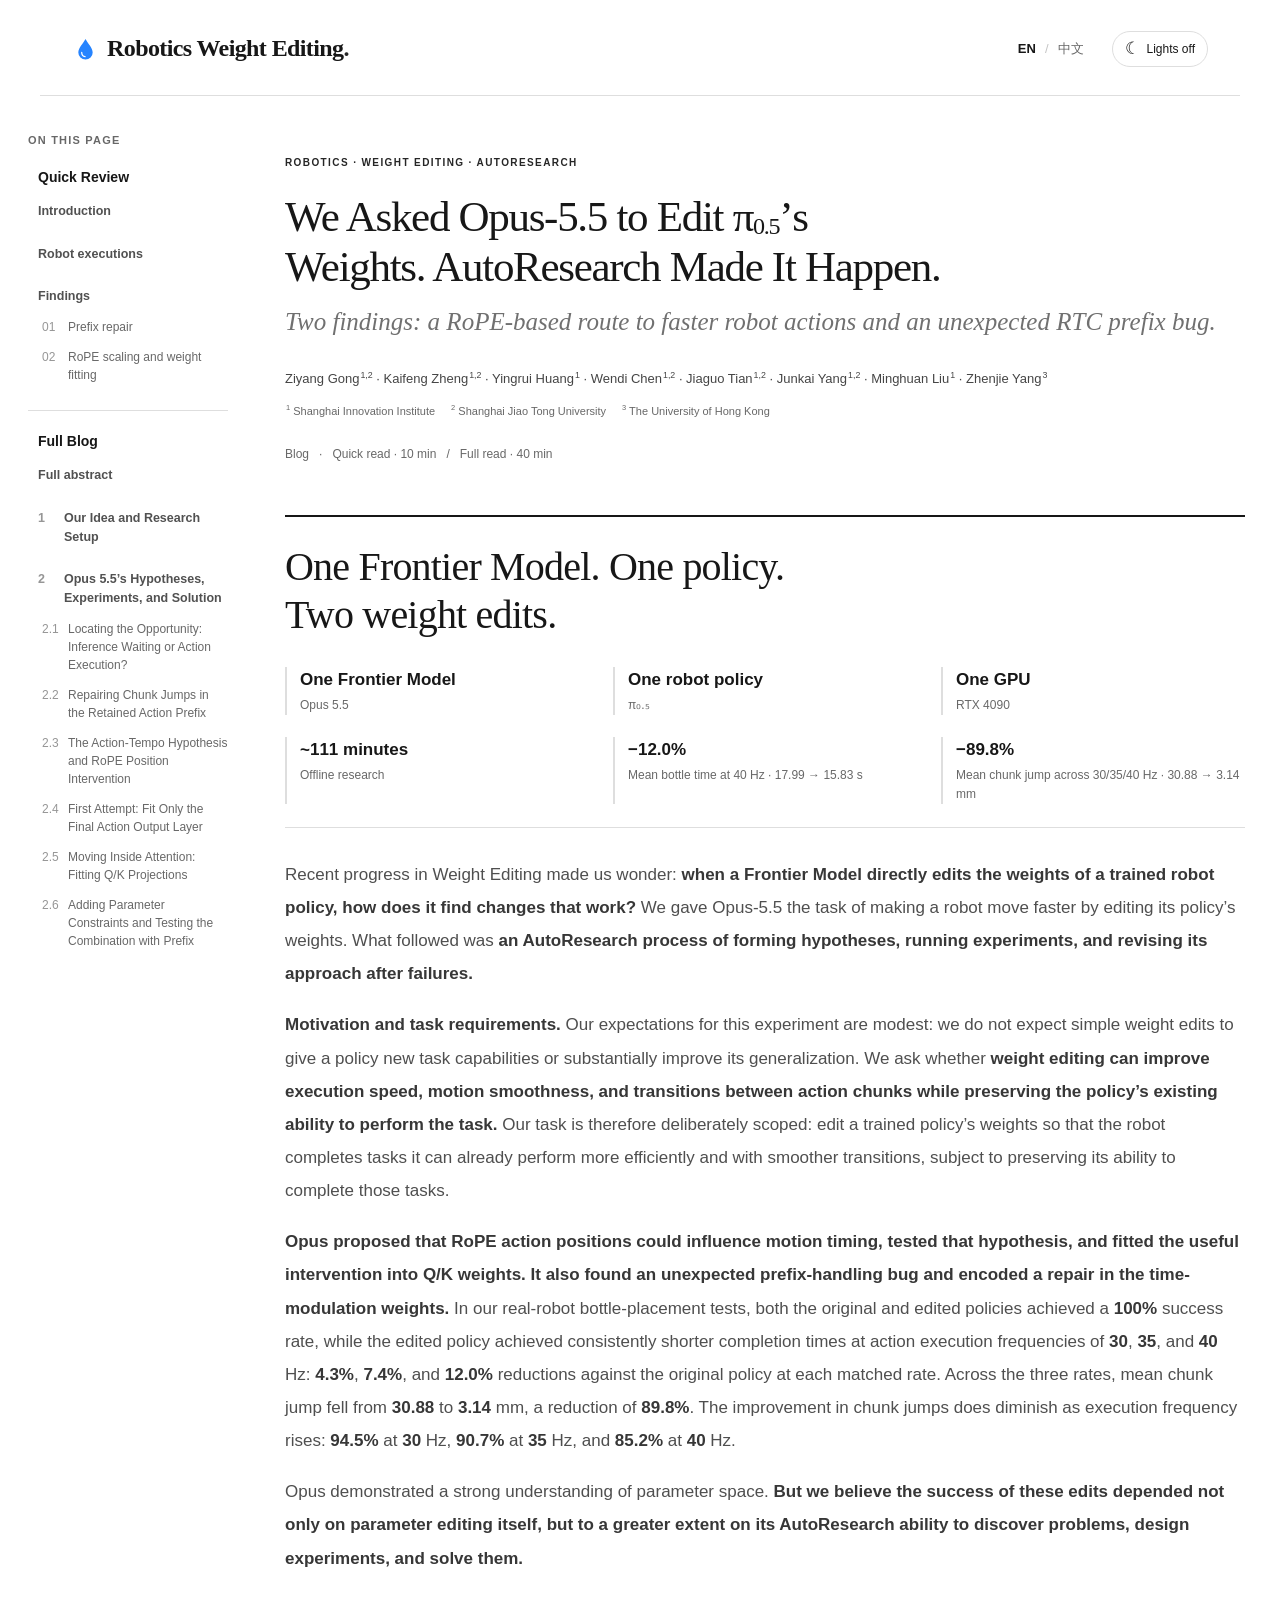
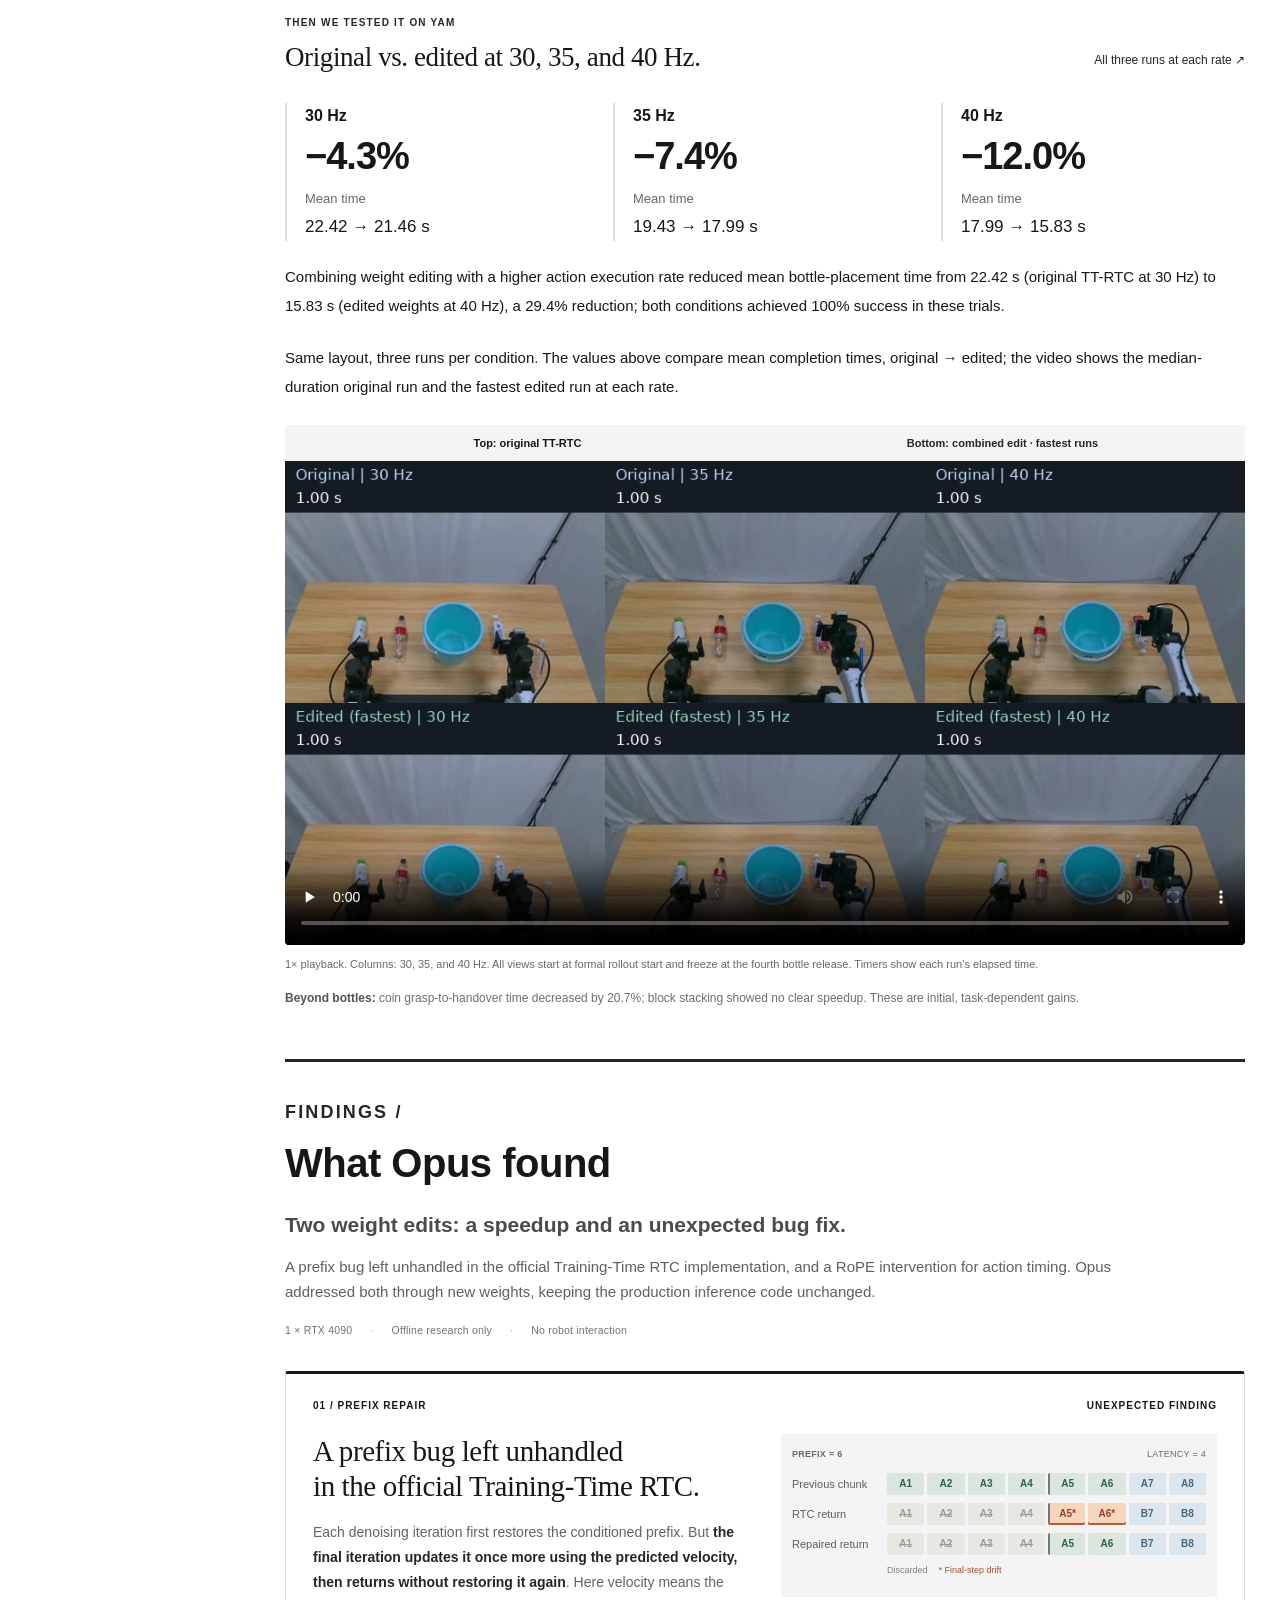
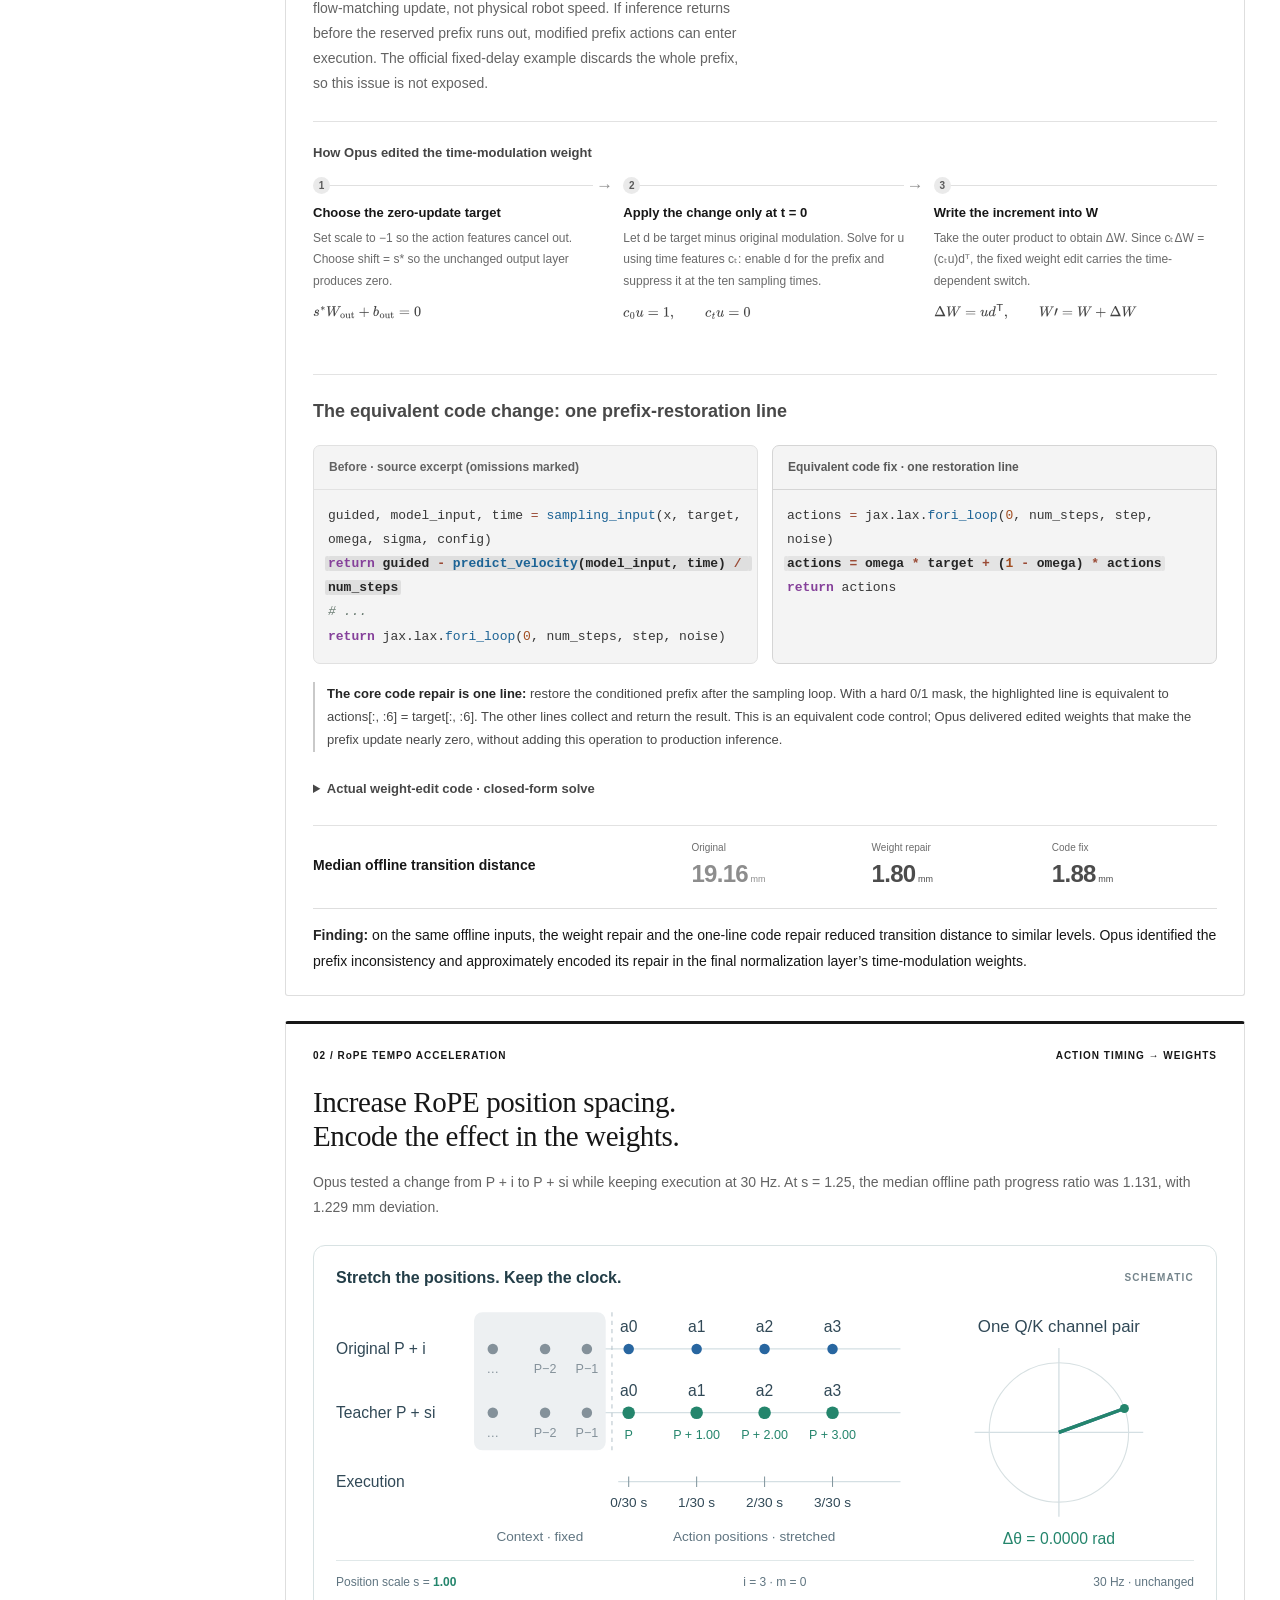
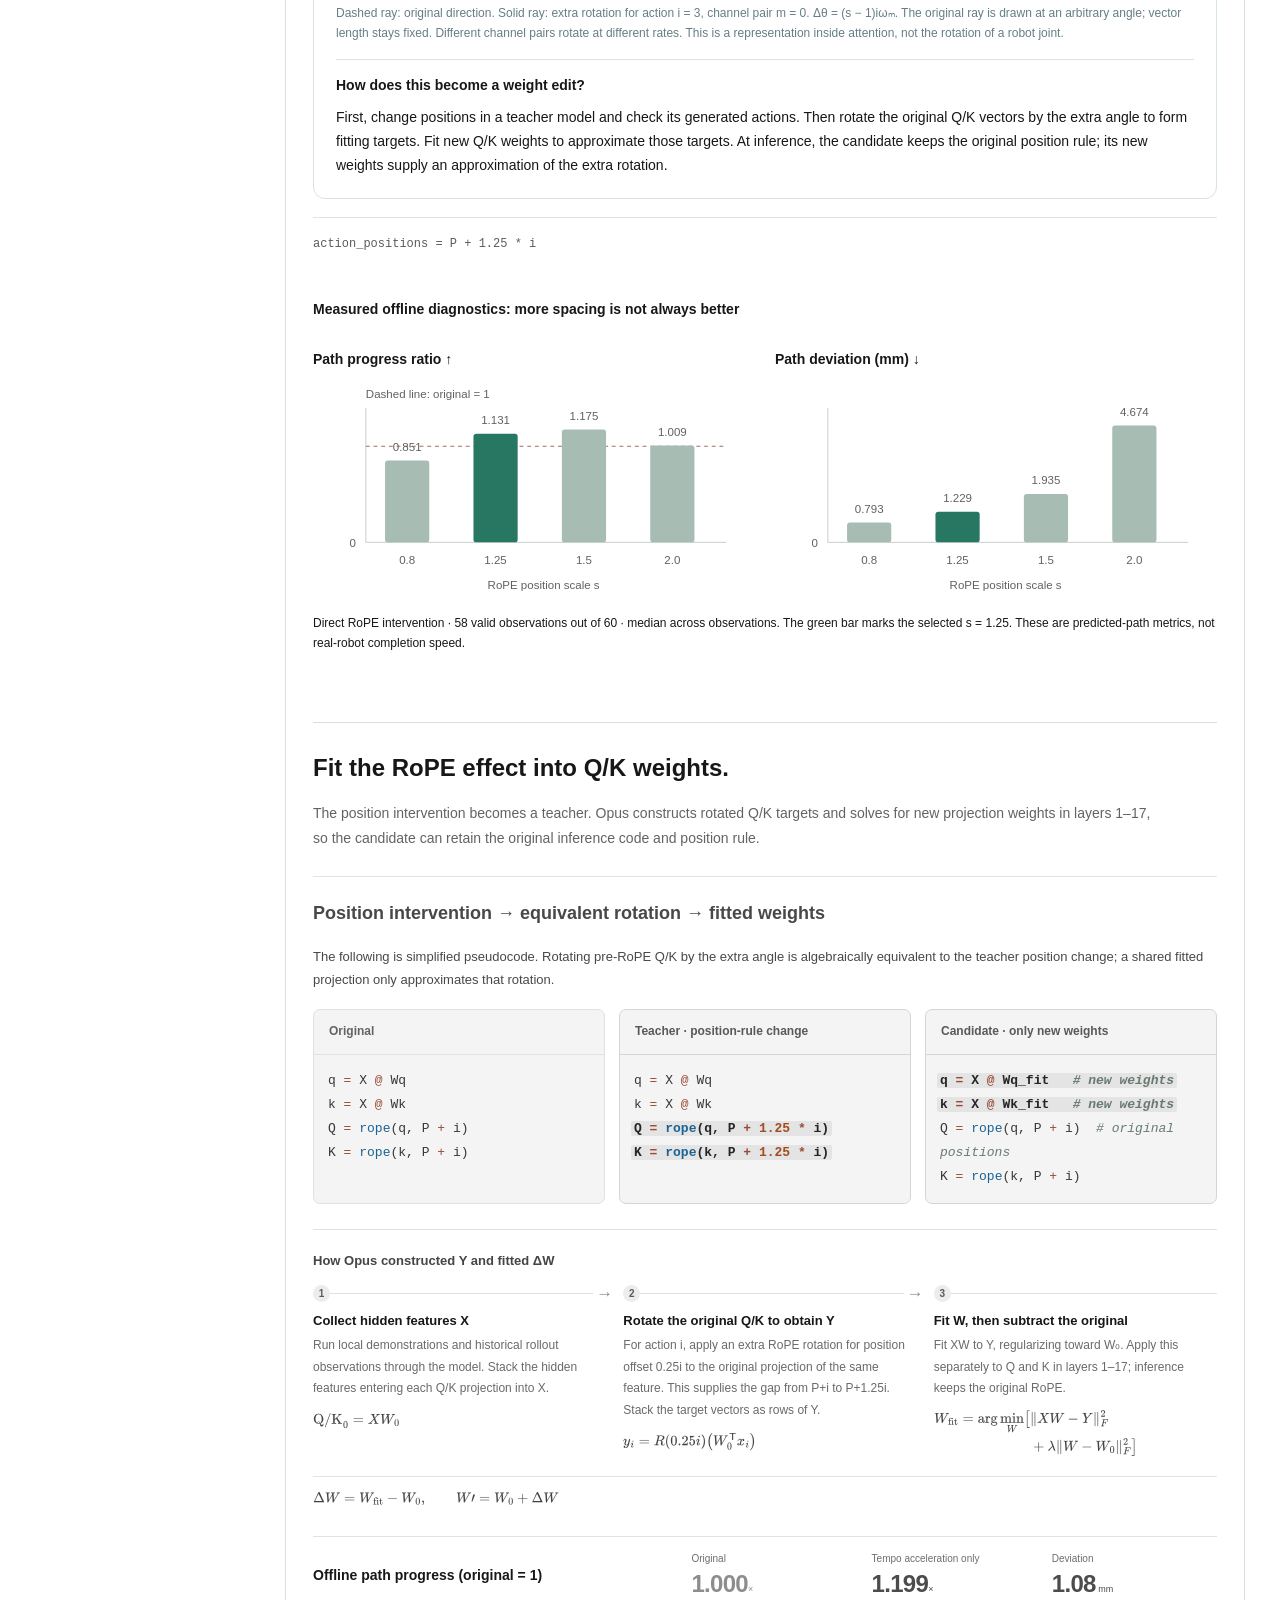
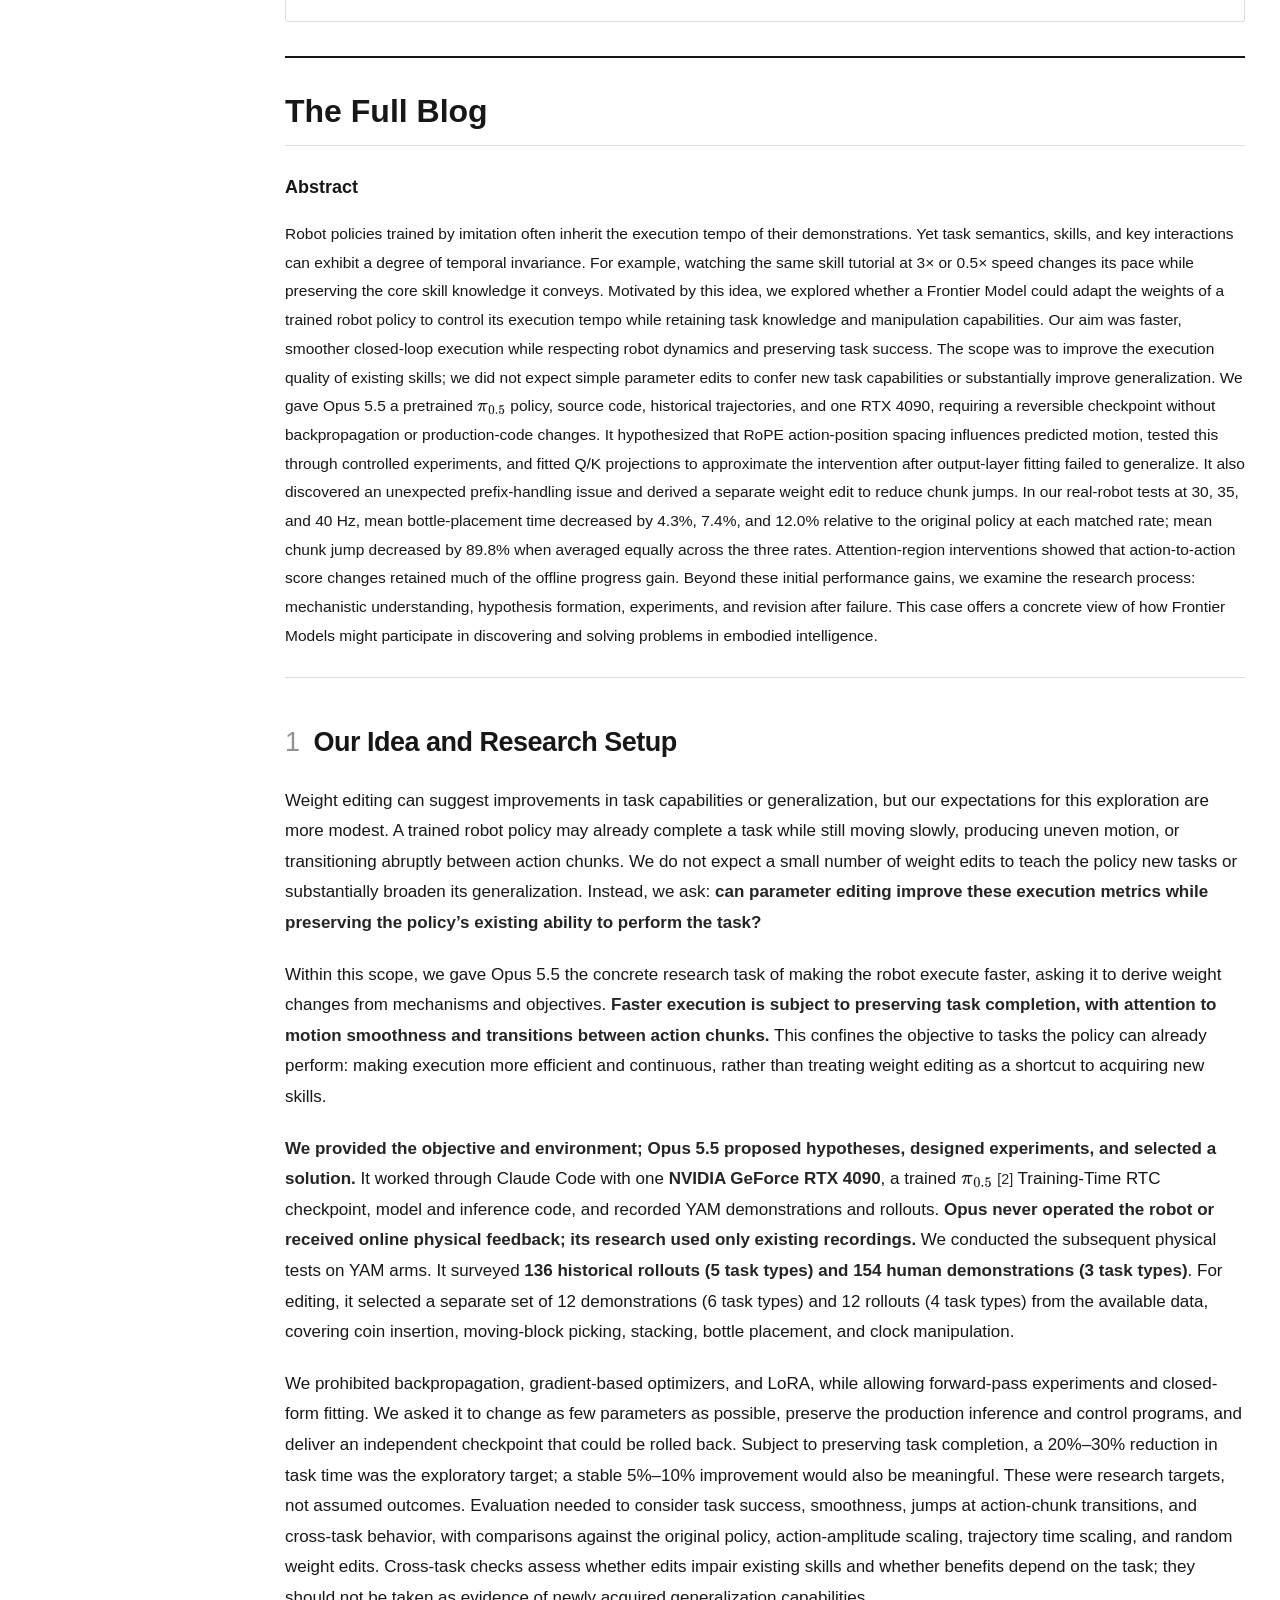
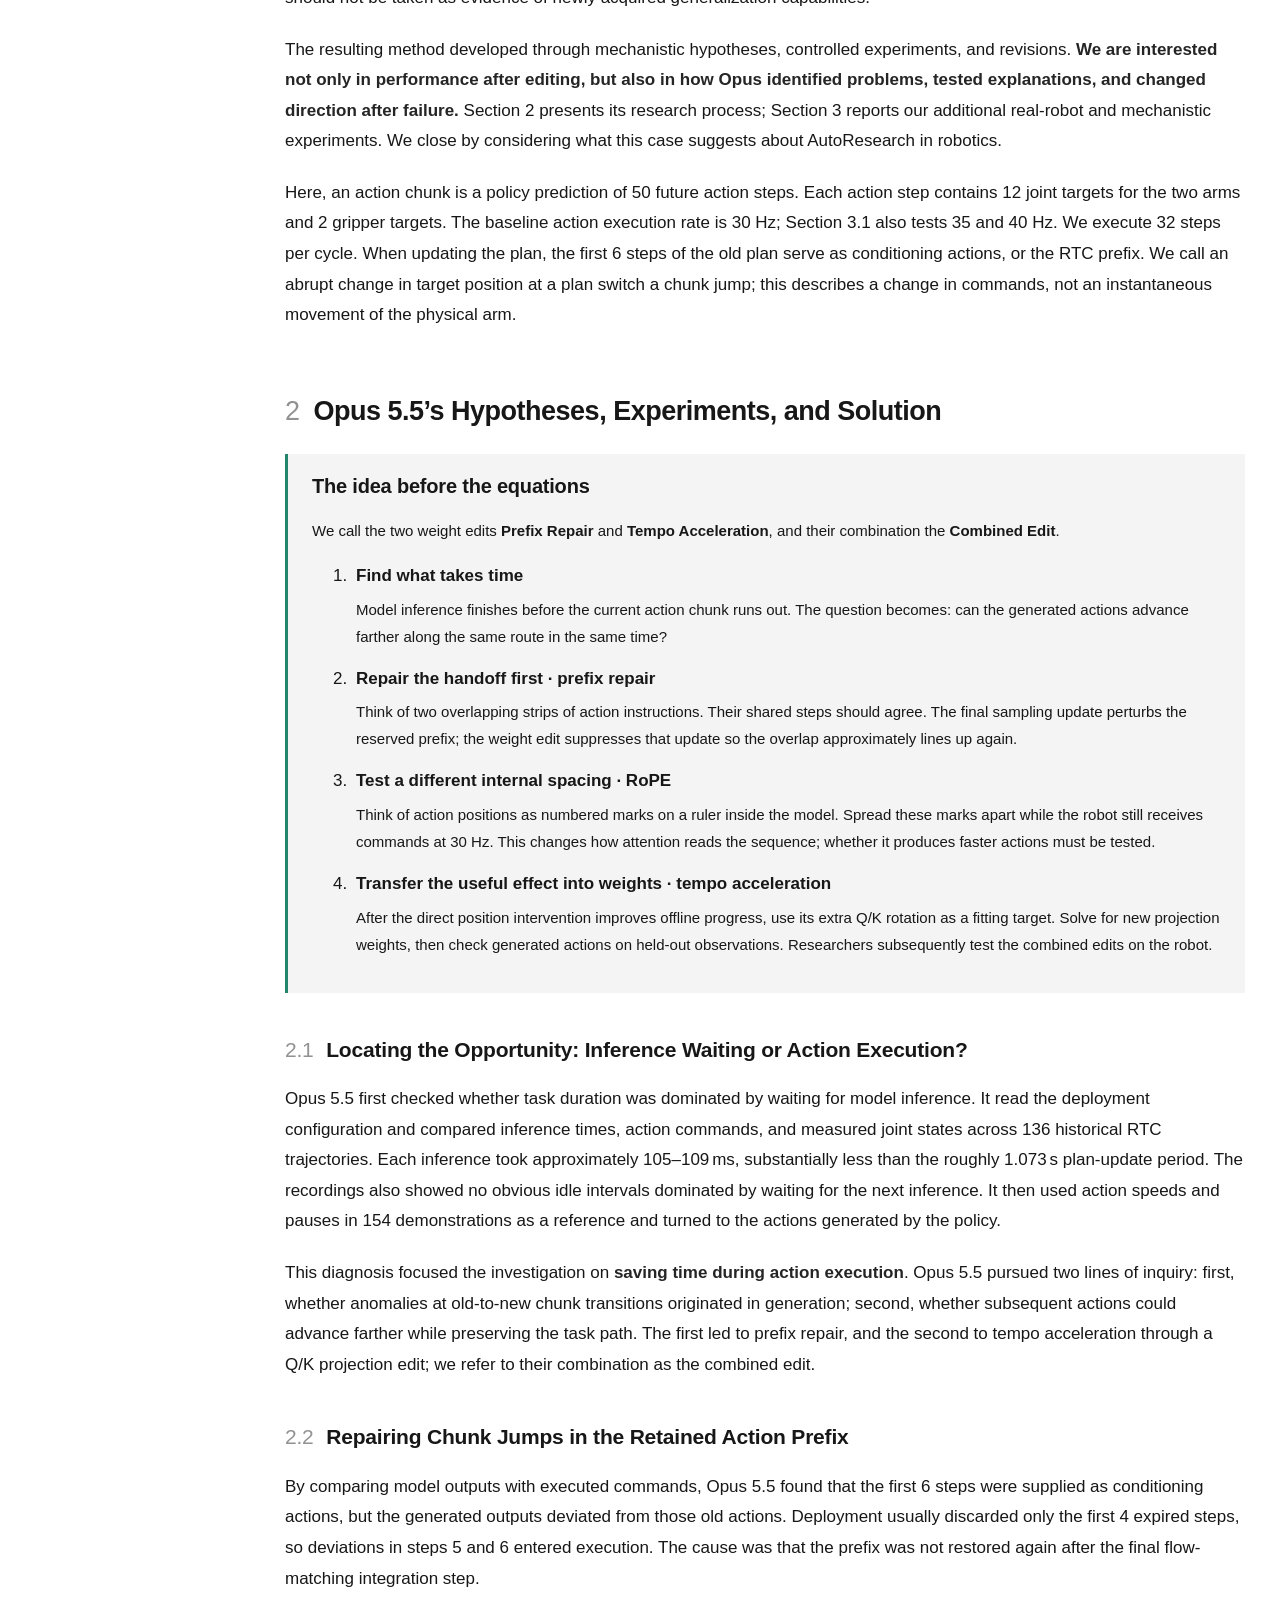
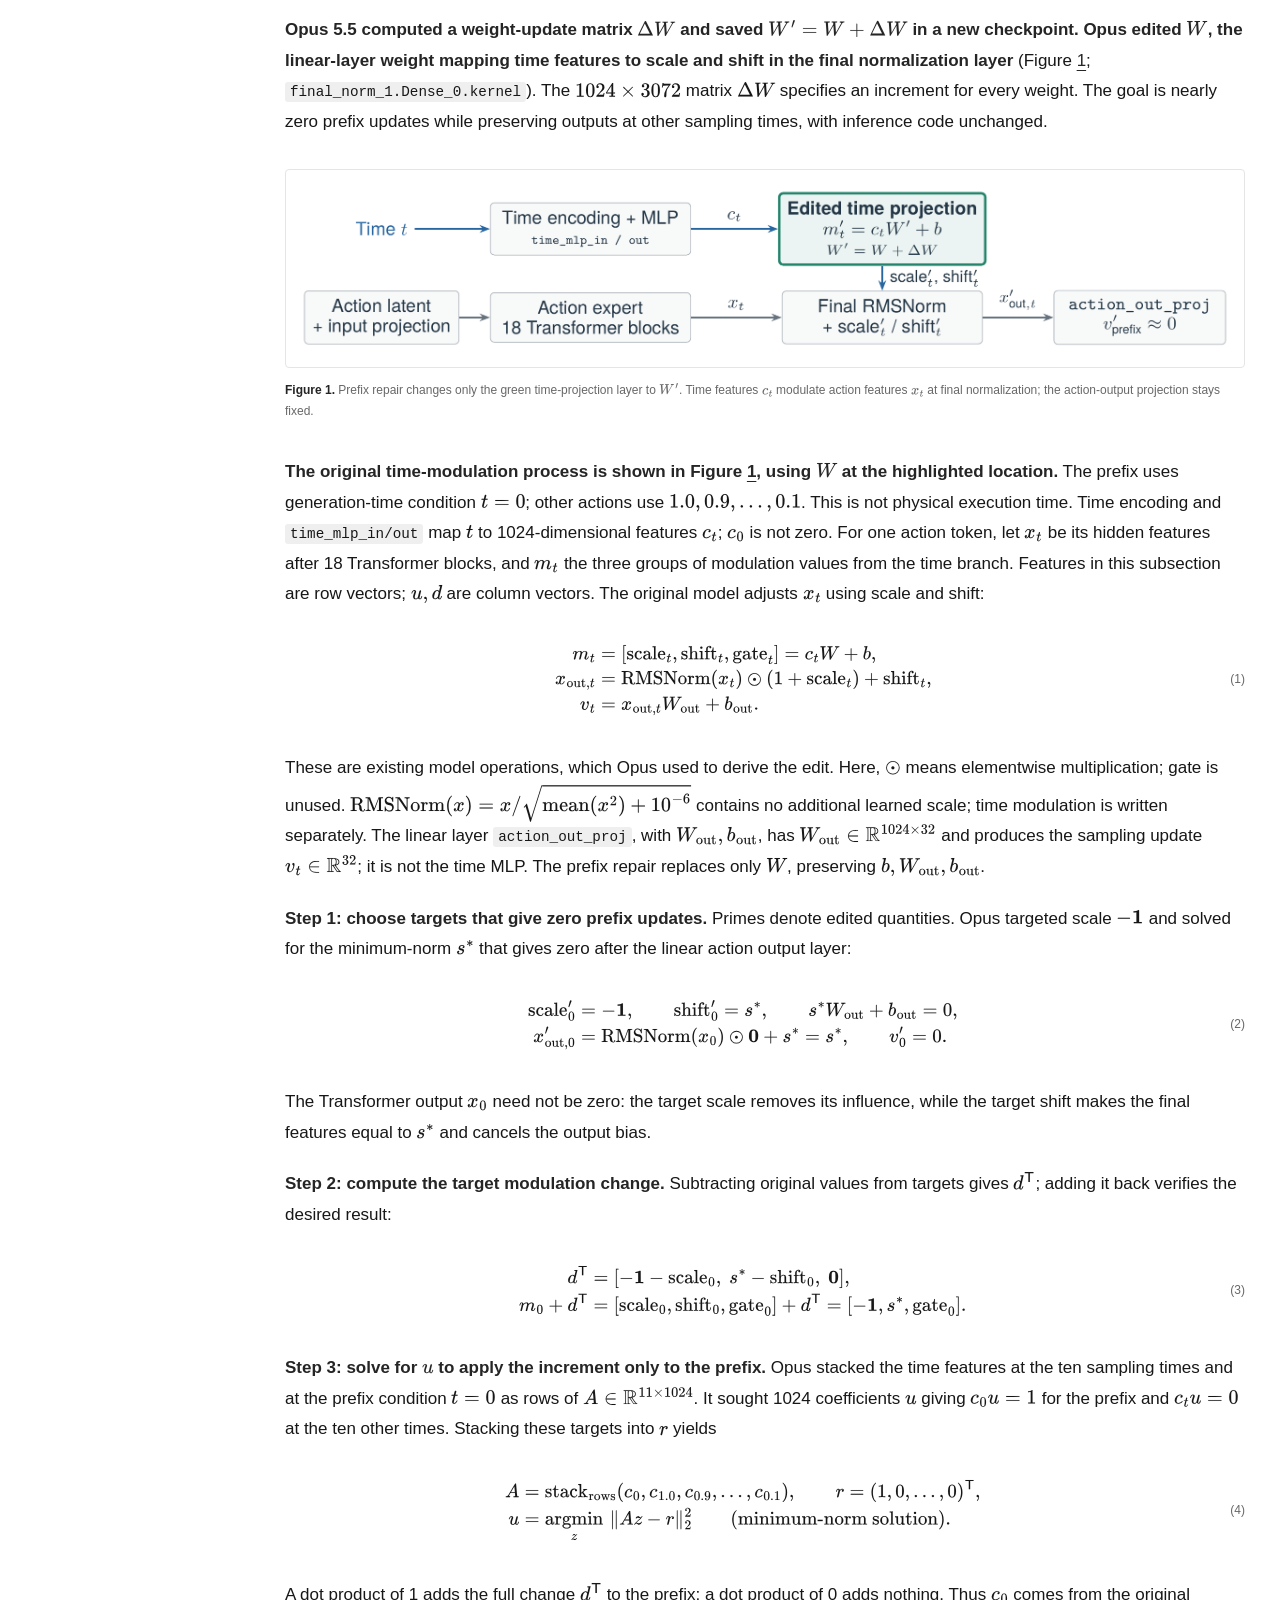
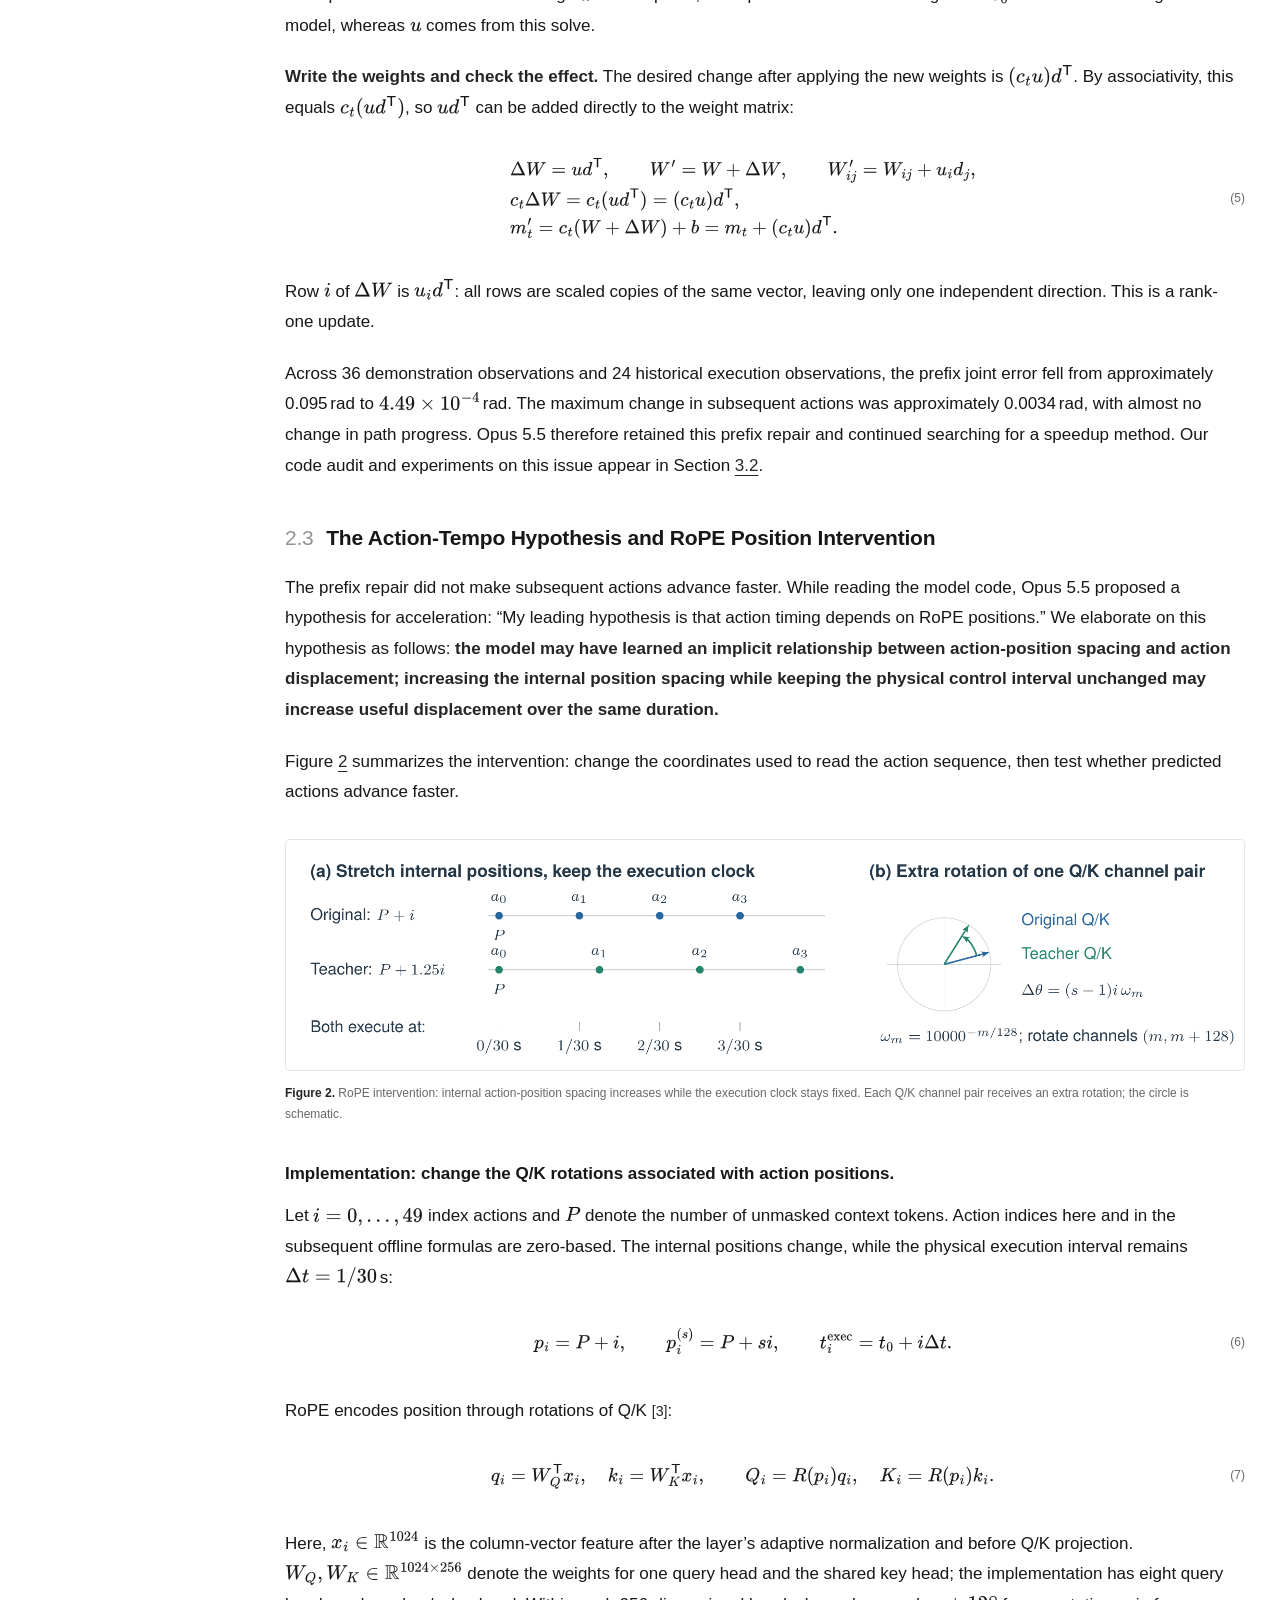
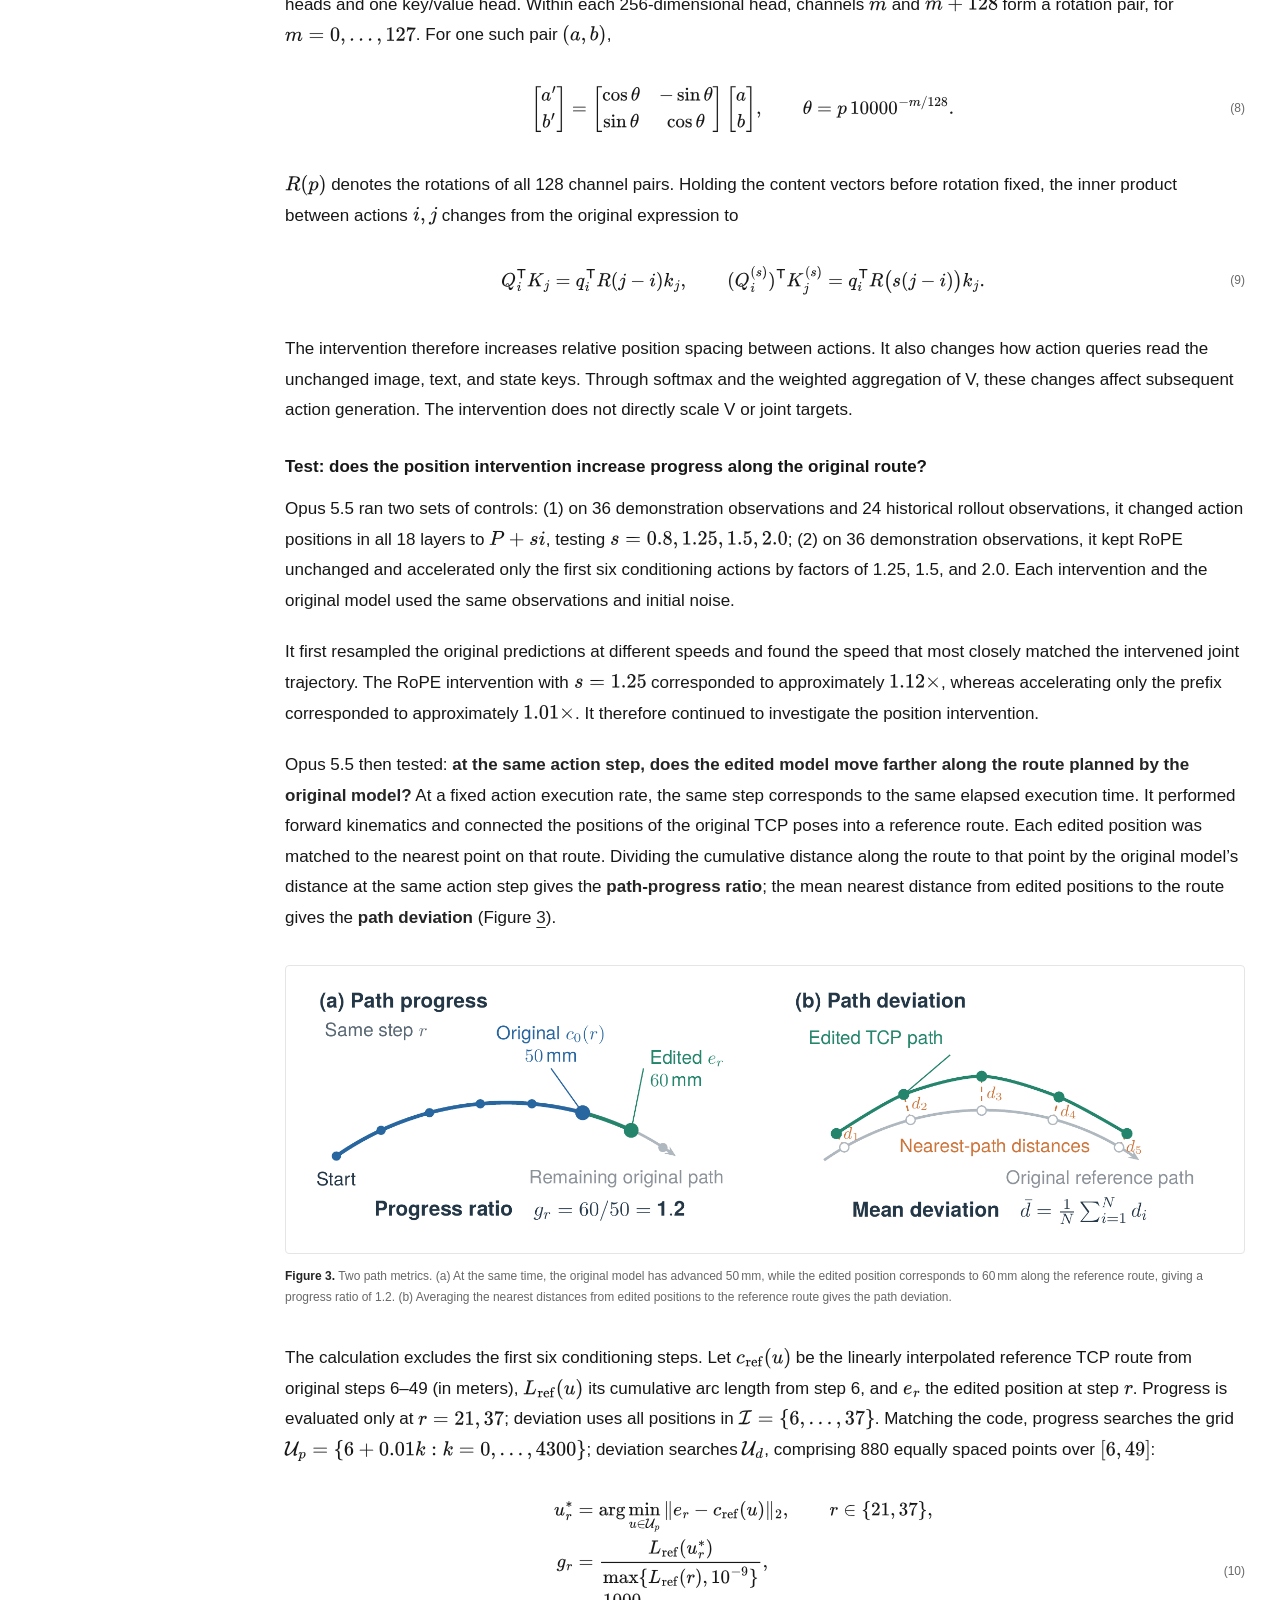
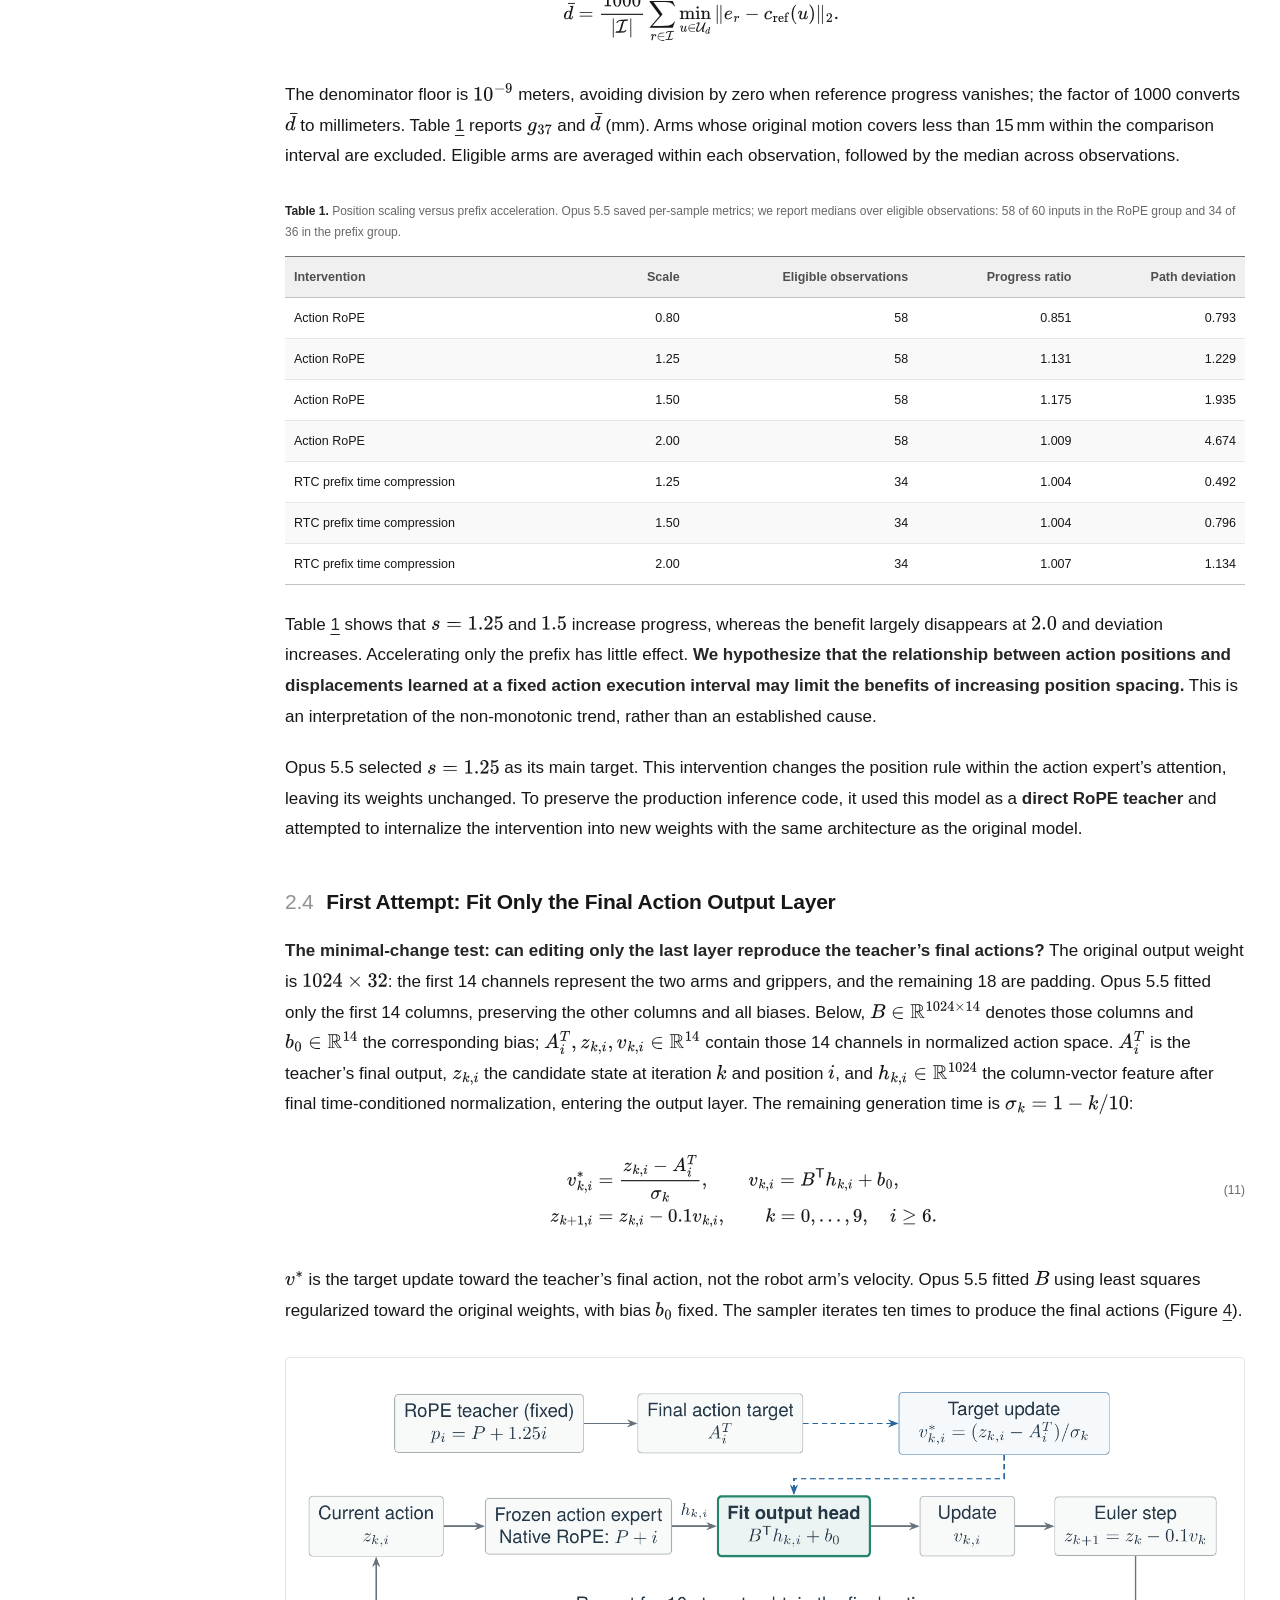
==== commit 1122b50b: "Present combined speedup as a note below frequency results" ====
--- a/index.html
+++ b/index.html
@@ -204,15 +204,10 @@
 <main id="article"><article>
 <header class="article-header"><p class="eyebrow">ROBOTICS · WEIGHT EDITING · AUTORESEARCH</p><h1>We Asked Opus-5.5 to Edit <span class="pi">π<sub>0.5</sub></span>’s Weights. AutoResearch Made It Happen.</h1><p class="subtitle"><em>Two findings: a RoPE-based route to faster robot actions and an unexpected RTC prefix bug.</em></p><div class="authors">Ziyang Gong<sup>1,2</sup> · Kaifeng Zheng<sup>1,2</sup> · Yingrui Huang<sup>1</sup> · Wendi Chen<sup>1,2</sup> · Jiaguo Tian<sup>1,2</sup> · Junkai Yang<sup>1,2</sup> · Minghuan Liu<sup>1</sup> · Zhenjie Yang<sup>3</sup></div><div class="affiliations"><span><sup>1</sup> Shanghai Innovation Institute</span><span><sup>2</sup> Shanghai Jiao Tong University</span><span><sup>3</sup> The University of Hong Kong</span></div><div class="article-meta"><span>Blog</span><span>·</span><span>Quick read · 10 min</span><span>/</span><span>Full read · 40 min</span></div></header>
 
-<aside class="combined-gain" id="combined-execution-gain" aria-labelledby="combined-gain-title">
-<h4 id="combined-gain-title">Weight editing + a higher action execution rate</h4>
-<div class="combined-gain-body"><div class="combined-gain-metric"><strong>29.4<small>%</small></strong><span>less mean task completion time</span></div>
-<div class="combined-gain-comparison"><div><span>Original TT-RTC · 30 Hz</span><strong>22.42 <small>s</small></strong></div><span class="combined-gain-arrow" aria-hidden="true">→</span><div><span>Edited weights · 40 Hz</span><strong>15.83 <small>s</small></strong></div></div></div>
-<div class="combined-gain-footer"><strong>Success rate in these trials: 100% → 100%</strong><span>Bottle placement · Same layout · 3 runs per condition</span></div>
-</aside>
 <section class="article-introduction" id="introduction" aria-label="Introduction"><div class="research-opener"><h2>One Frontier Model. One policy. <br>Two weight edits.</h2><div class="research-facts"><div><b>One Frontier Model</b><span>Opus 5.5</span></div><div><b>One robot policy</b><span>π₀.₅</span></div><div><b>One GPU</b><span>RTX 4090</span></div><div><b>~111 minutes</b><span>Offline research</span></div><div><b>−12.0%</b><span>Mean bottle time at 40 Hz · 17.99 → 15.83 s</span></div><div><b>−89.8%</b><span>Mean chunk jump across 30/35/40 Hz · 30.88 → 3.14 mm</span></div></div></div><p>Recent progress in Weight Editing made us wonder: <strong>when a Frontier Model directly edits the weights of a trained robot policy, how does it find changes that work?</strong> We gave Opus-5.5 the task of making a robot move faster by editing its policy’s weights. What followed was <strong>an AutoResearch process of forming hypotheses, running experiments, and revising its approach after failures.</strong></p><p><strong>Motivation and task requirements.</strong> Our expectations for this experiment are modest: we do not expect simple weight edits to give a policy new task capabilities or substantially improve its generalization. We ask whether <strong>weight editing can improve execution speed, motion smoothness, and transitions between action chunks while preserving the policy’s existing ability to perform the task.</strong> Our task is therefore deliberately scoped: edit a trained policy’s weights so that the robot completes tasks it can already perform more efficiently and with smoother transitions, subject to preserving its ability to complete those tasks.</p><p><strong>Opus proposed that RoPE action positions could influence motion timing, tested that hypothesis, and fitted the useful intervention into Q/K weights. It also found an unexpected prefix-handling bug and encoded a repair in the time-modulation weights.</strong> In our real-robot bottle-placement tests, both the original and edited policies achieved a <strong>100%</strong> success rate, while the edited policy achieved consistently shorter completion times at action execution frequencies of <strong>30</strong>, <strong>35</strong>, and <strong>40</strong> Hz: <strong>4.3%</strong>, <strong>7.4%</strong>, and <strong>12.0%</strong> reductions against the original policy at each matched rate. Across the three rates, mean chunk jump fell from <strong>30.88</strong> to <strong>3.14</strong> mm, a reduction of <strong>89.8%</strong>. The improvement in chunk jumps does diminish as execution frequency rises: <strong>94.5%</strong> at <strong>30</strong> Hz, <strong>90.7%</strong> at <strong>35</strong> Hz, and <strong>85.2%</strong> at <strong>40</strong> Hz.</p><p>Opus demonstrated a strong understanding of parameter space. <strong>But we believe the success of these edits depended not only on parameter editing itself, but to a greater extent on its AutoResearch ability to discover problems, design experiments, and solve them.</strong></p></section>
 <div class="findings video-intro"><section class="execution-showcase" id="execution" aria-labelledby="execution-title"><div class="execution-heading"><div><p class="finding-eyebrow">THEN WE TESTED IT ON YAM</p><h3 id="execution-title">Original vs. edited at 30, 35, and 40 Hz.</h3></div><a href="#matched-frequency-videos">All three runs at each rate ↗</a></div>
 <div class="frequency-results"><div><b>30 Hz</b><strong>−4.3%</strong><span>Mean time</span><p>22.42 → 21.46 s</p></div><div><b>35 Hz</b><strong>−7.4%</strong><span>Mean time</span><p>19.43 → 17.99 s</p></div><div><b>40 Hz</b><strong>−12.0%</strong><span>Mean time</span><p>17.99 → 15.83 s</p></div></div>
+<p class="frequency-explanation">Combining weight editing with a higher action execution rate reduced mean bottle-placement time from 22.42 s (original TT-RTC at 30 Hz) to 15.83 s (edited weights at 40 Hz), a 29.4% reduction; both conditions achieved 100% success in these trials.</p>
 <p class="frequency-explanation">Same layout, three runs per condition. The values above compare mean completion times, original → edited; the video shows the median-duration original run and the fastest edited run at each rate.</p>
 <div class="execution-labels"><span>Top: original TT-RTC</span><span>Bottom: combined edit · fastest runs</span></div>
 <figure class="video-figure" id="bottle-video"><video controls="" playsinline="" preload="none" poster="assets/bottles-frequency-fastest-edits.jpg"><source src="assets/bottles-frequency-fastest-edits.mp4" type="video/mp4"></video><figcaption>1× playback. Columns: 30, 35, and 40 Hz. All views start at formal rollout start and freeze at the fourth bottle release. Timers show each run’s elapsed time.</figcaption></figure>
--- a/assets/comparison-videos.css
+++ b/assets/comparison-videos.css
@@ -1,19 +1,4 @@
 .cross-rate-results{grid-template-columns:repeat(2,minmax(0,1fr))}
-.combined-gain{margin:28px 0 32px;padding:26px 28px;border:1px solid var(--rule);border-top:3px solid var(--ink);border-radius:6px;background:var(--soft);color:var(--ink)}
-.combined-gain h4{margin:0 0 22px;font-size:18px;line-height:1.5;color:var(--ink)}
-.combined-gain-body{display:grid;grid-template-columns:minmax(0,1fr) minmax(0,2fr);align-items:center;gap:28px}
-.combined-gain-metric>strong{display:block;font-size:clamp(48px,5vw,68px);line-height:1.1;letter-spacing:-.04em;font-weight:700;color:var(--ink)}
-.combined-gain-metric small{font-size:.48em;letter-spacing:0}
-.combined-gain-metric>span{display:block;margin-top:8px;font-size:14px;line-height:1.5;color:var(--muted)}
-.combined-gain-comparison{display:grid;grid-template-columns:minmax(0,1fr) auto minmax(0,1fr);gap:16px;align-items:center}
-.combined-gain-comparison>div>span{display:block;font-size:13px;line-height:1.5;color:var(--muted)}
-.combined-gain-comparison strong{display:block;margin-top:8px;font-size:clamp(25px,3vw,38px);line-height:1.2;white-space:nowrap;font-variant-numeric:tabular-nums;color:var(--ink)}
-.combined-gain-comparison small{font-size:.55em;font-weight:400}
-.combined-gain-arrow{font-size:26px;color:var(--muted)}
-.combined-gain-footer{display:flex;flex-wrap:wrap;align-items:baseline;gap:8px 24px;margin-top:24px;padding-top:16px;border-top:1px solid var(--rule);line-height:1.6}
-.combined-gain-footer>strong{font-size:15px;color:var(--ink)}
-.combined-gain-footer>span{font-size:12px;color:var(--muted)}
-@media(max-width:700px){.combined-gain{padding:22px 18px}.combined-gain-body{grid-template-columns:1fr;gap:24px}.combined-gain-comparison{gap:12px}.combined-gain h4{font-size:17px}.combined-gain-footer{margin-top:20px}.combined-gain-comparison>div>span{font-size:12px}}
 .matched-comparisons{margin:28px 0 36px;padding:22px 0;border-top:1px solid var(--rule);border-bottom:1px solid var(--rule)}
 .matched-comparisons h4{margin:0 0 16px;font-size:18px}
 .comparison-rate-controls{display:flex;gap:10px;flex-wrap:wrap;margin-bottom:14px}
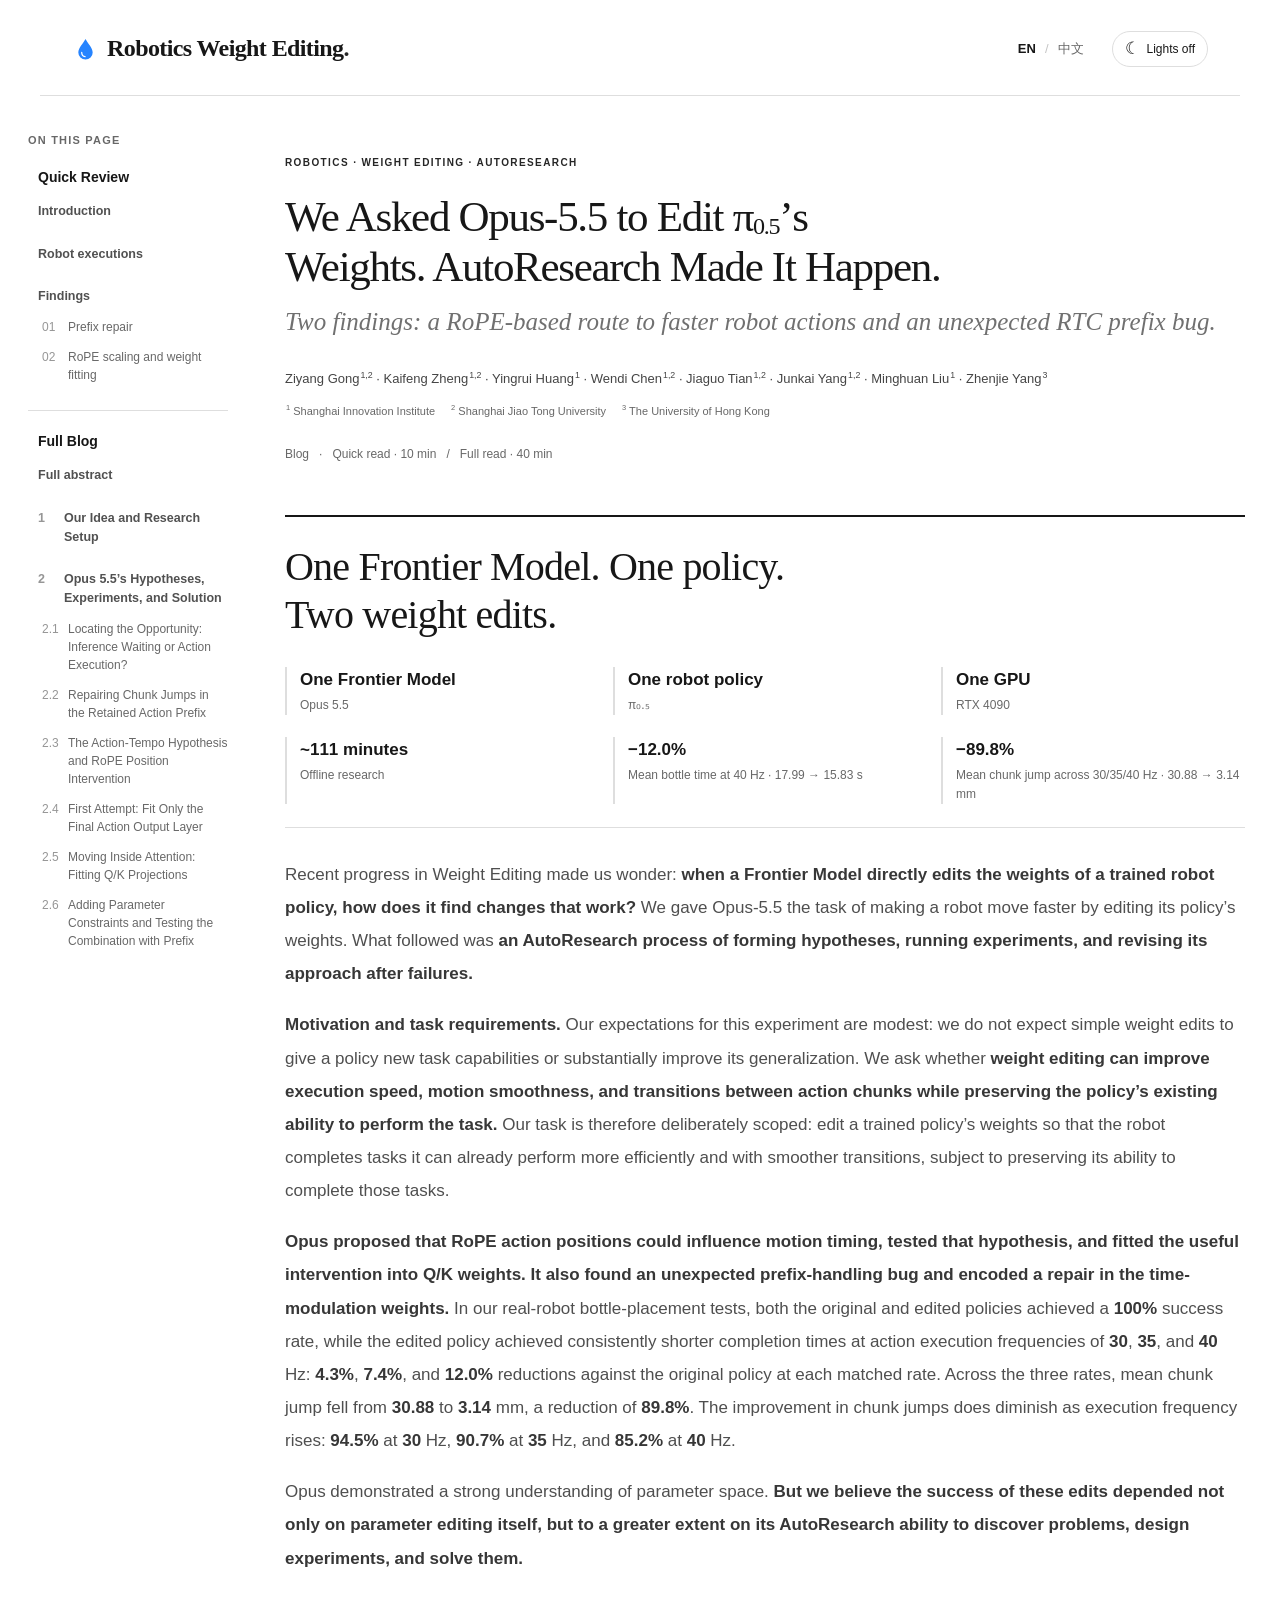
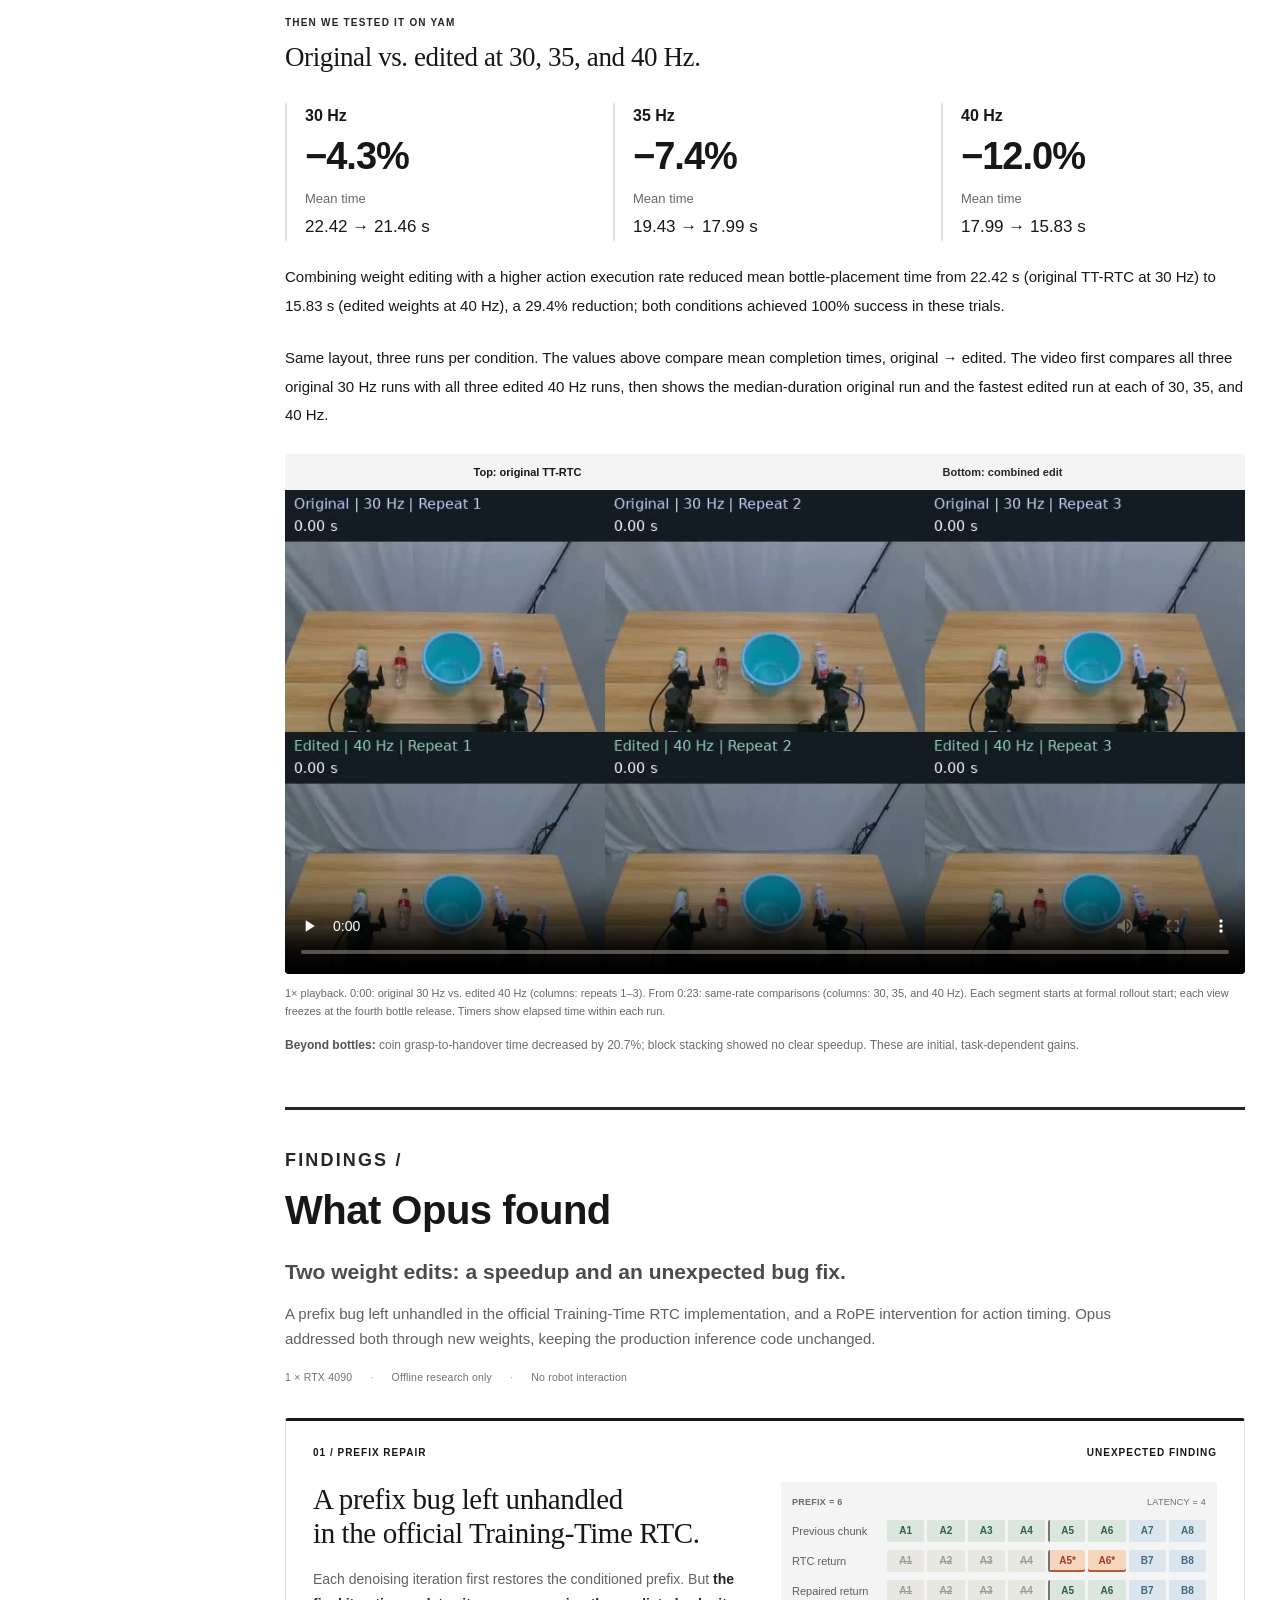
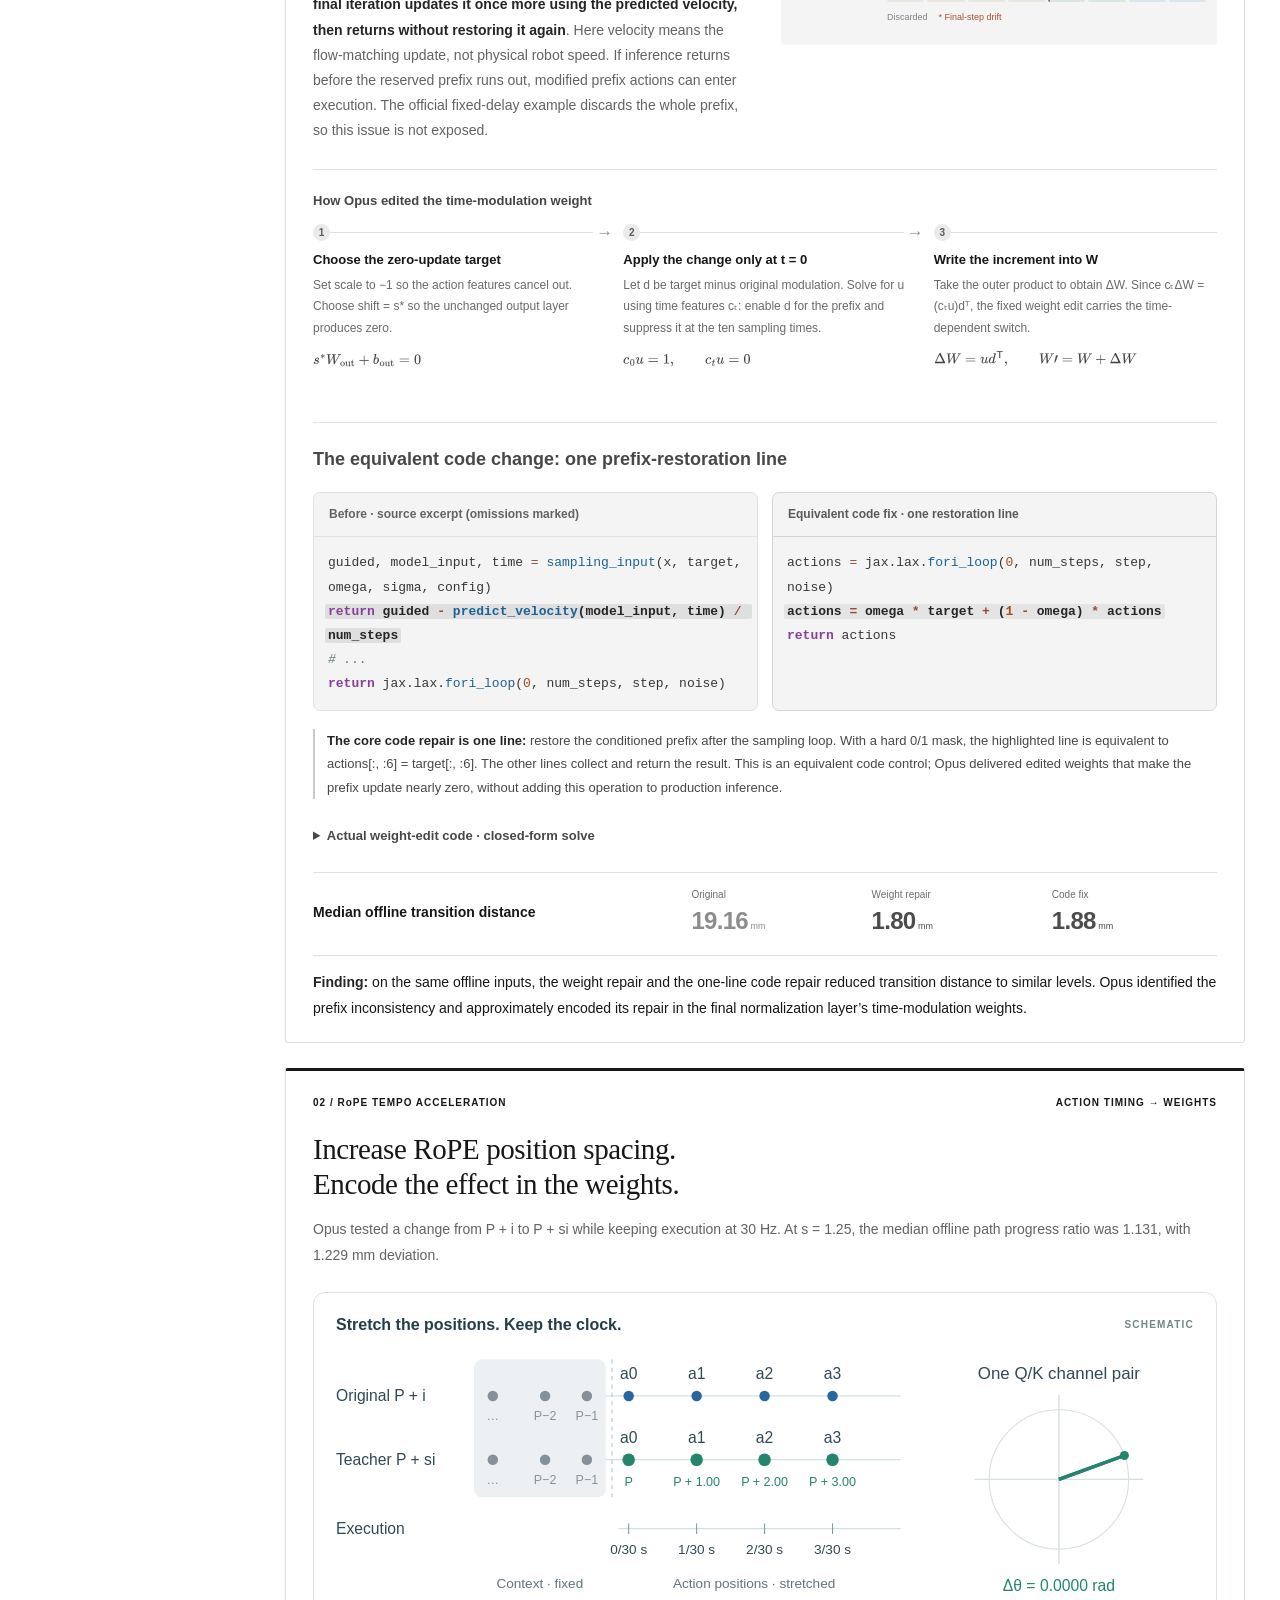
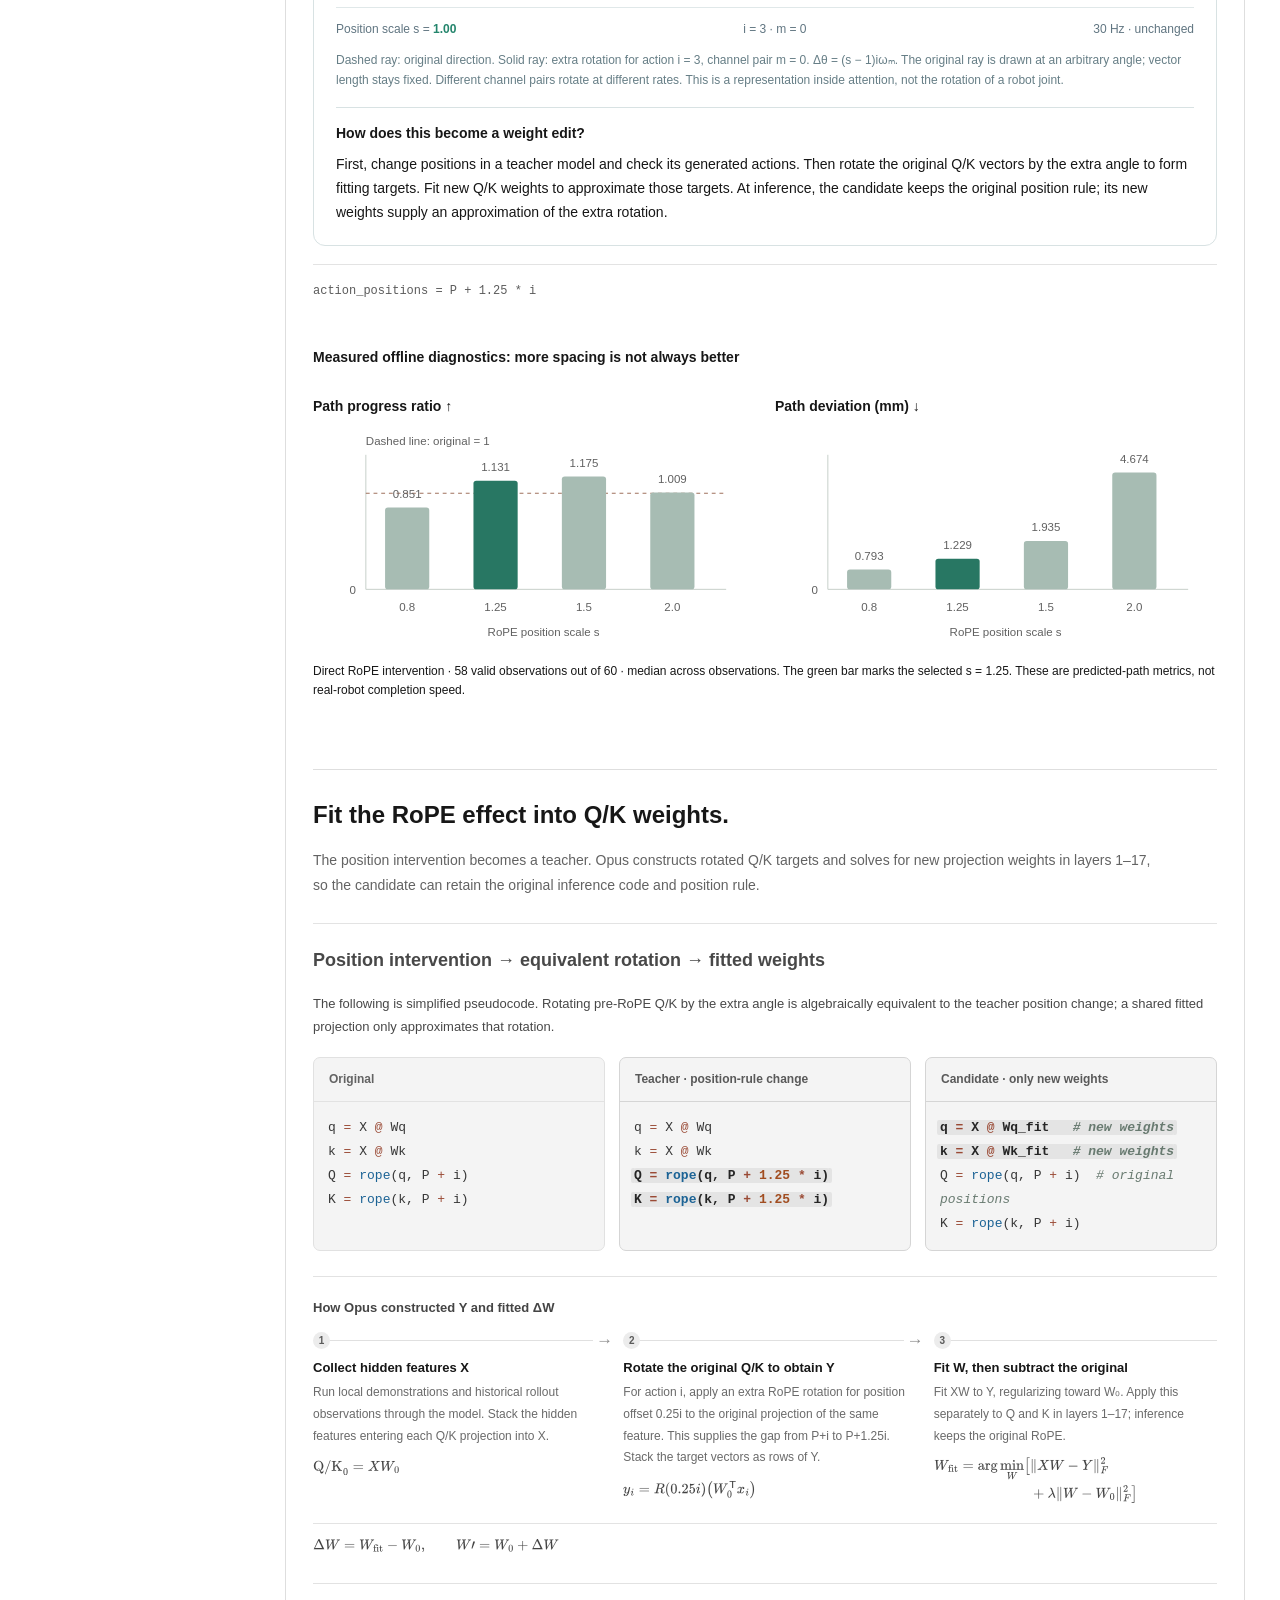
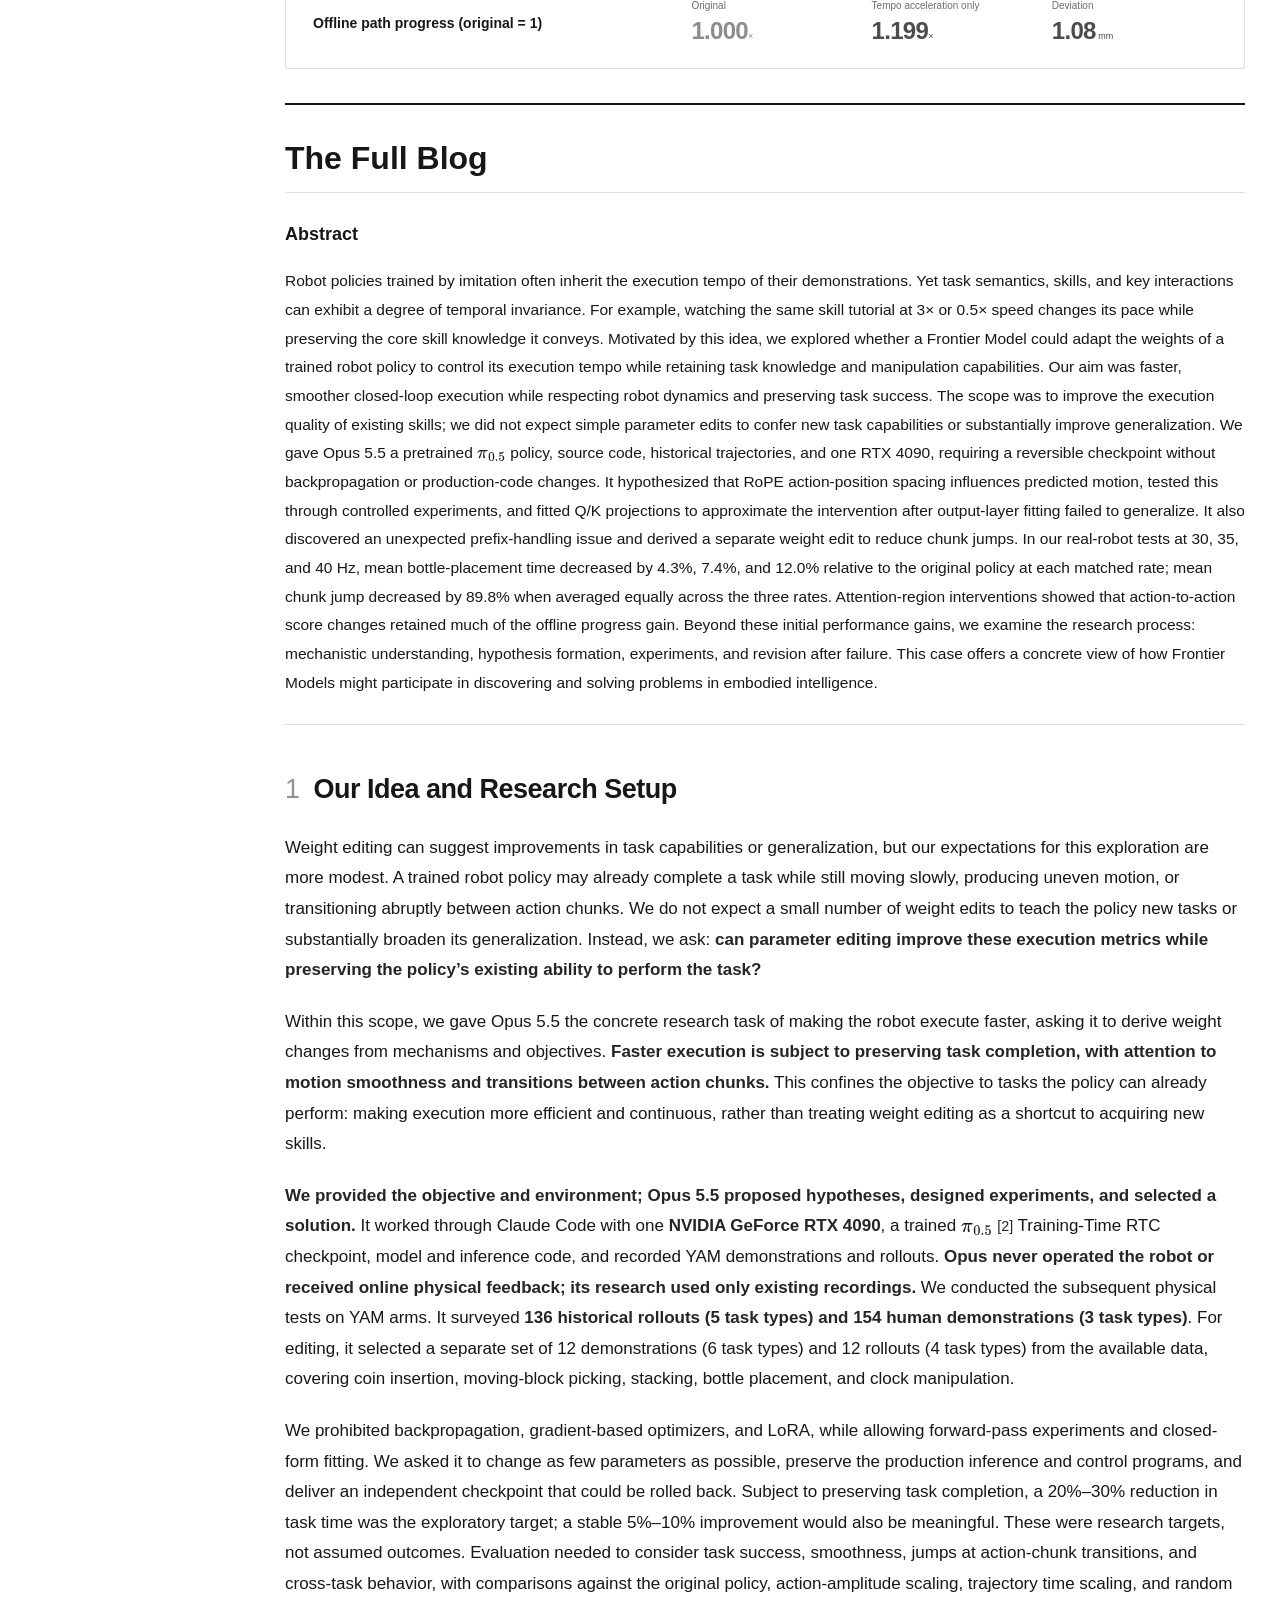
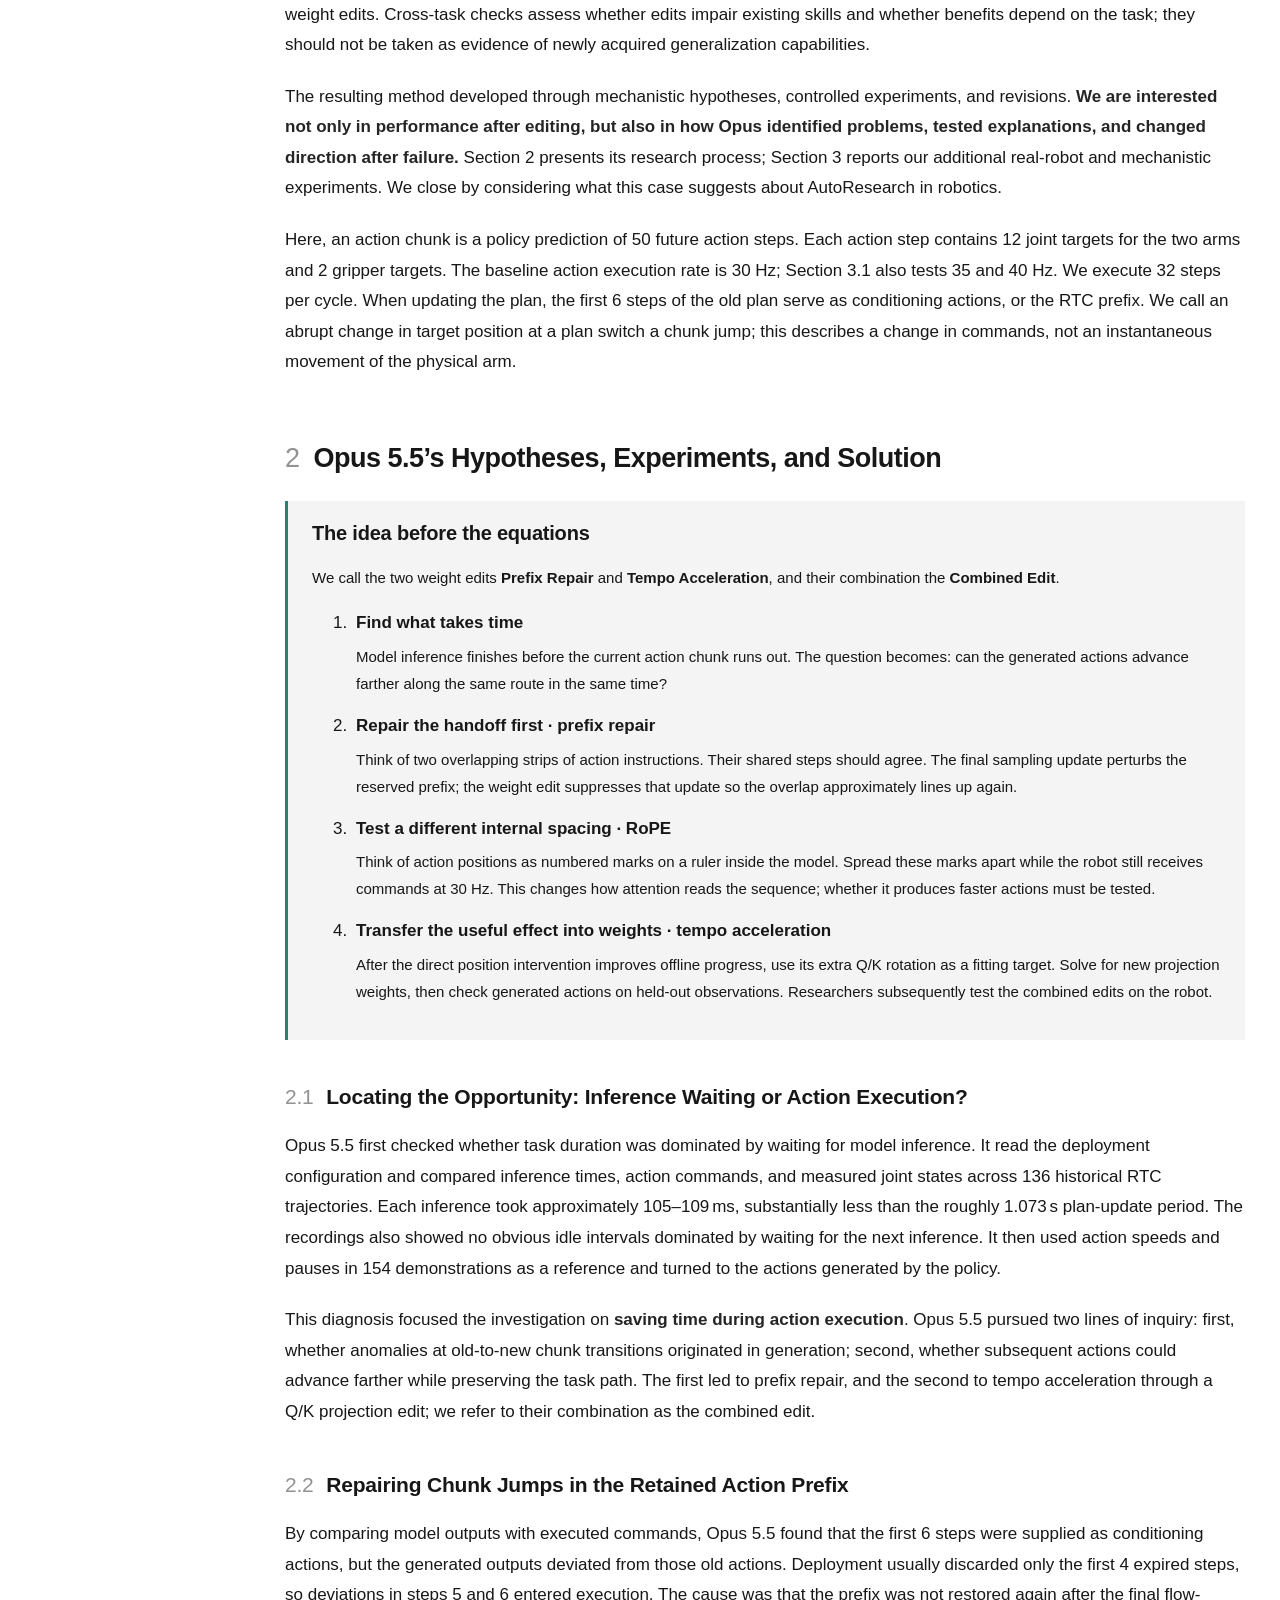
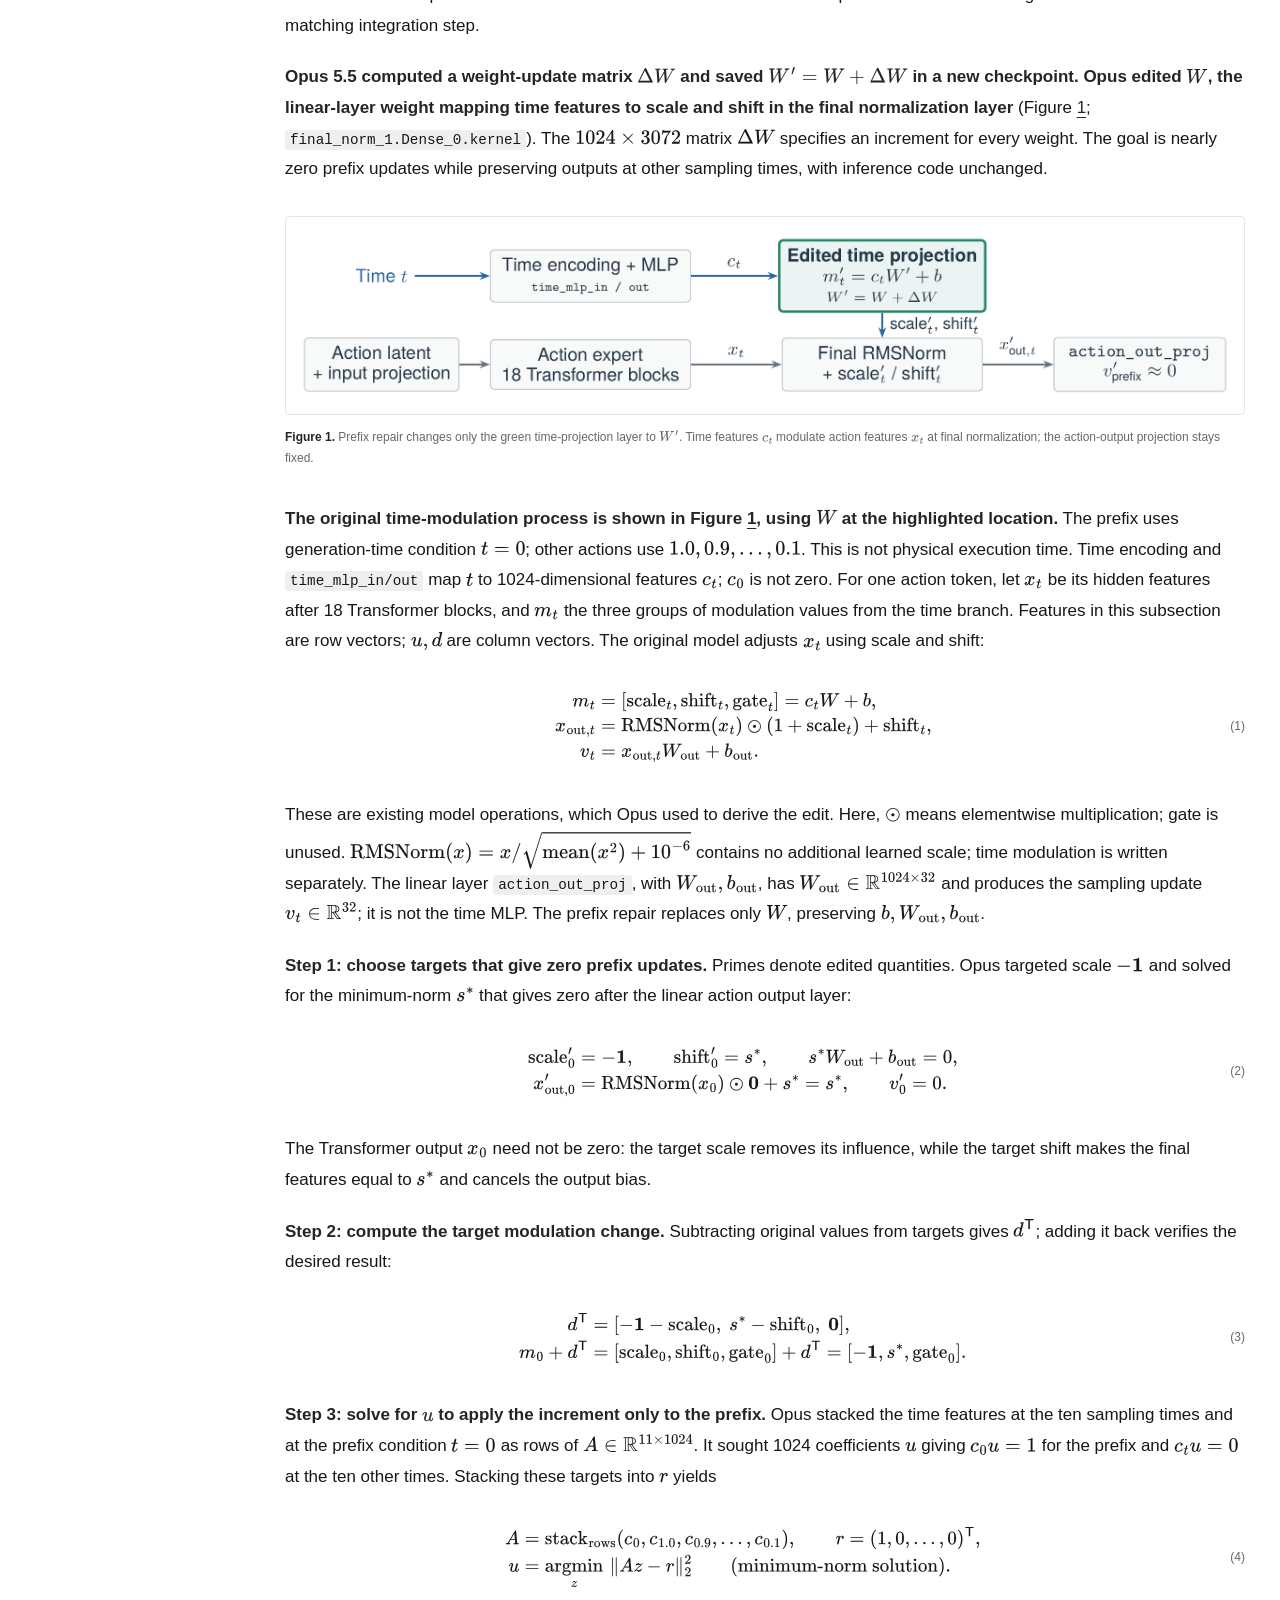
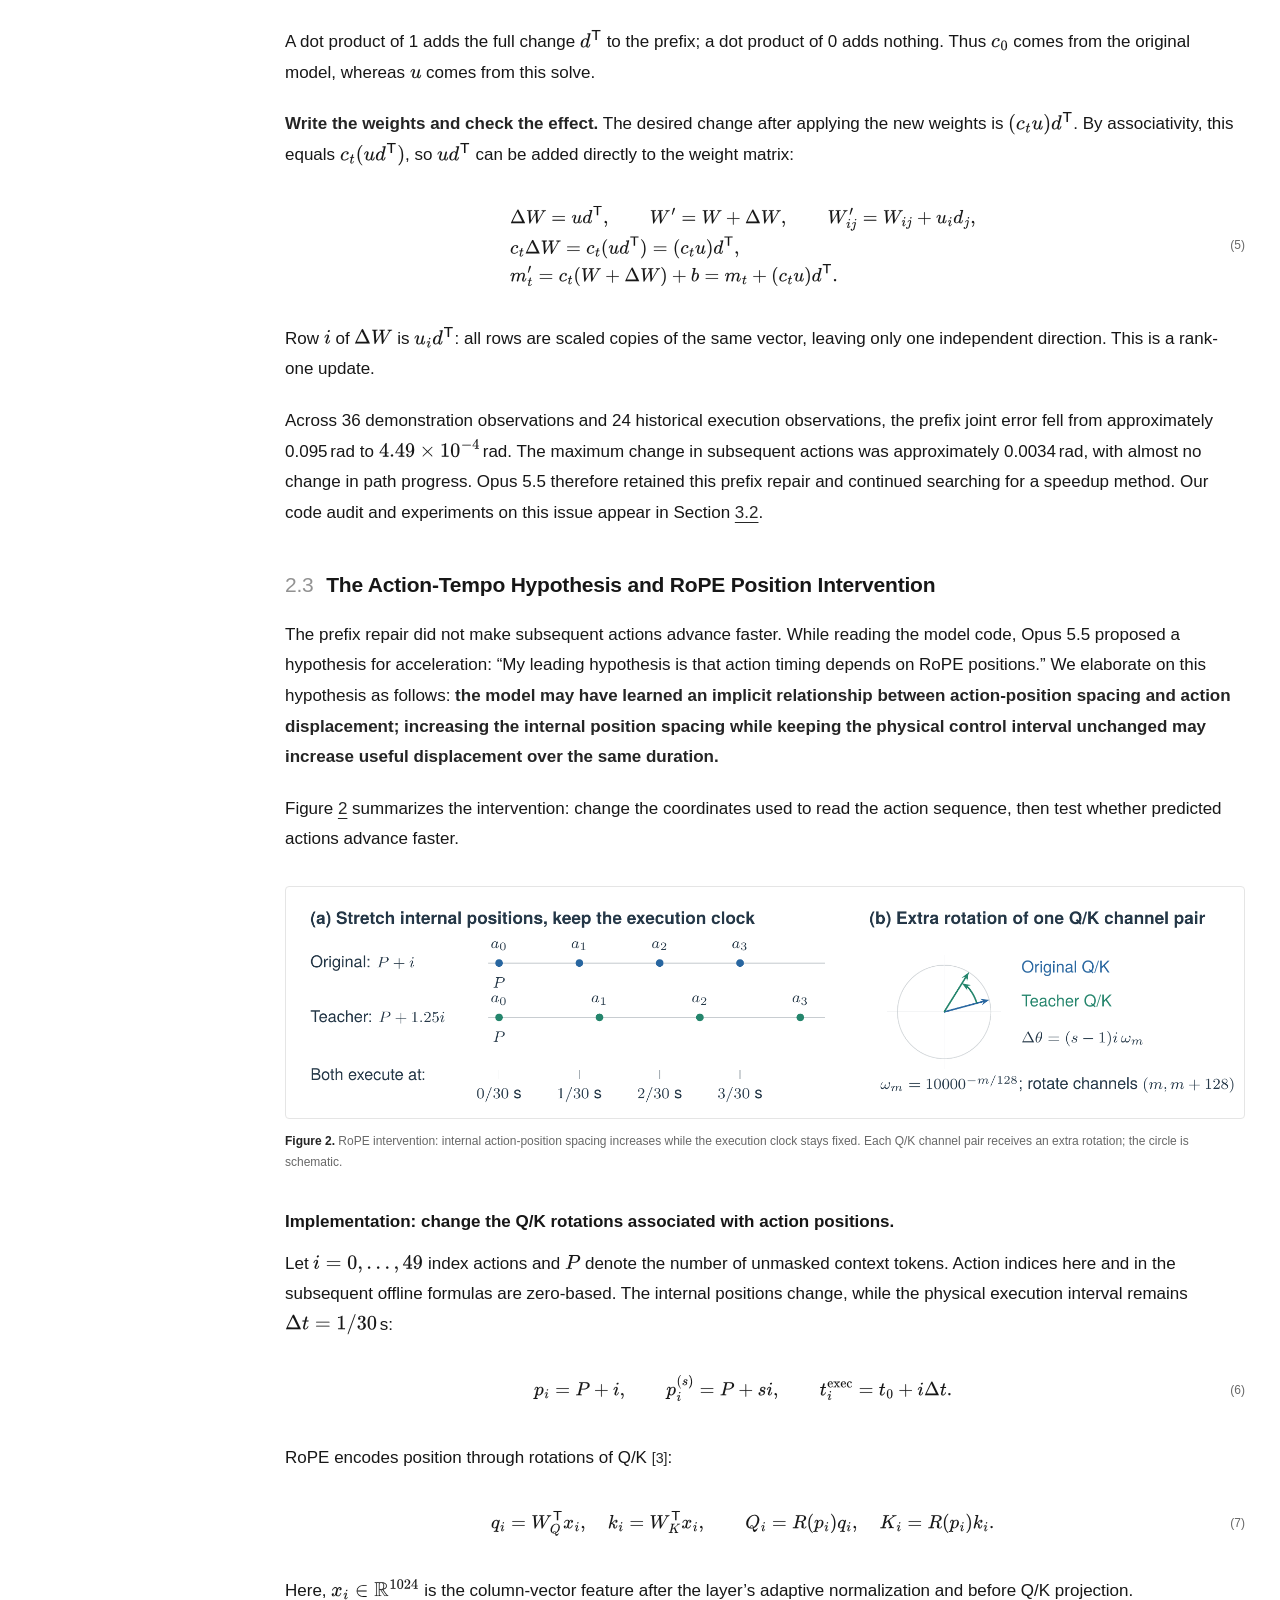
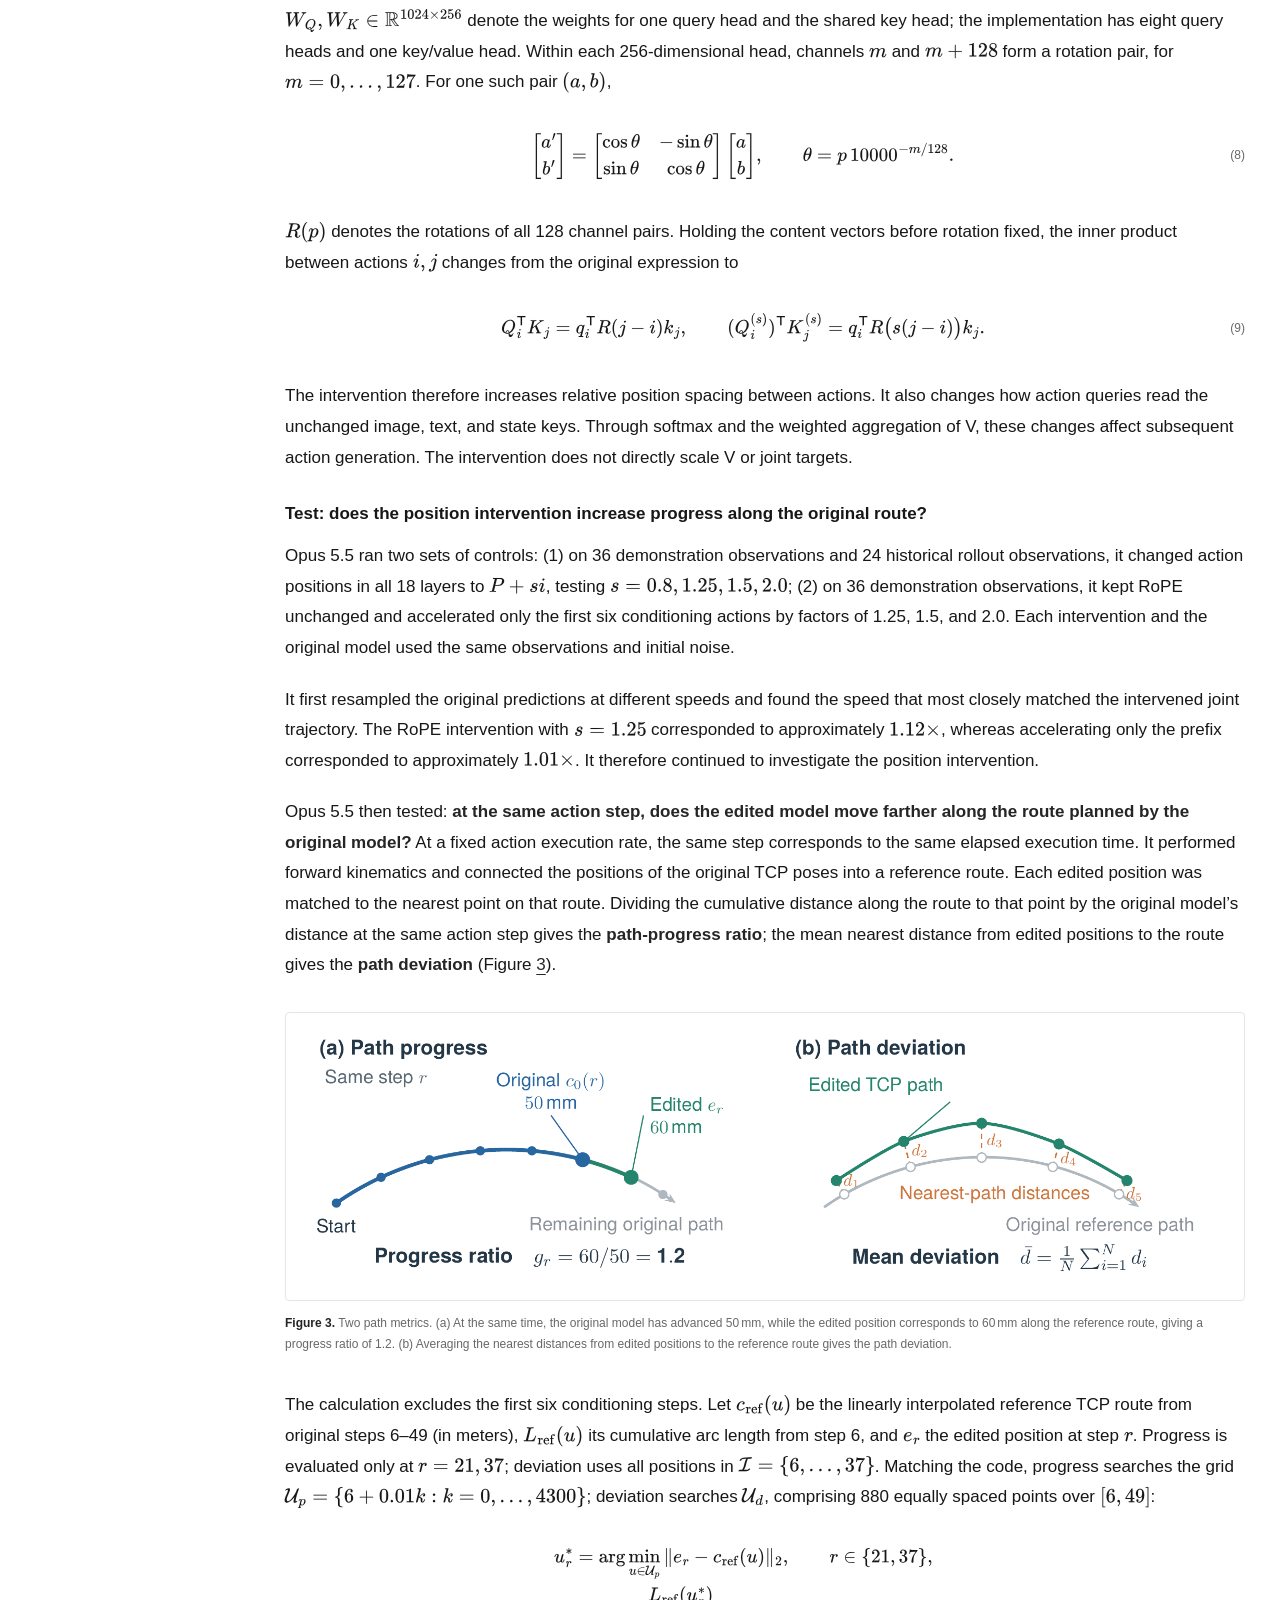
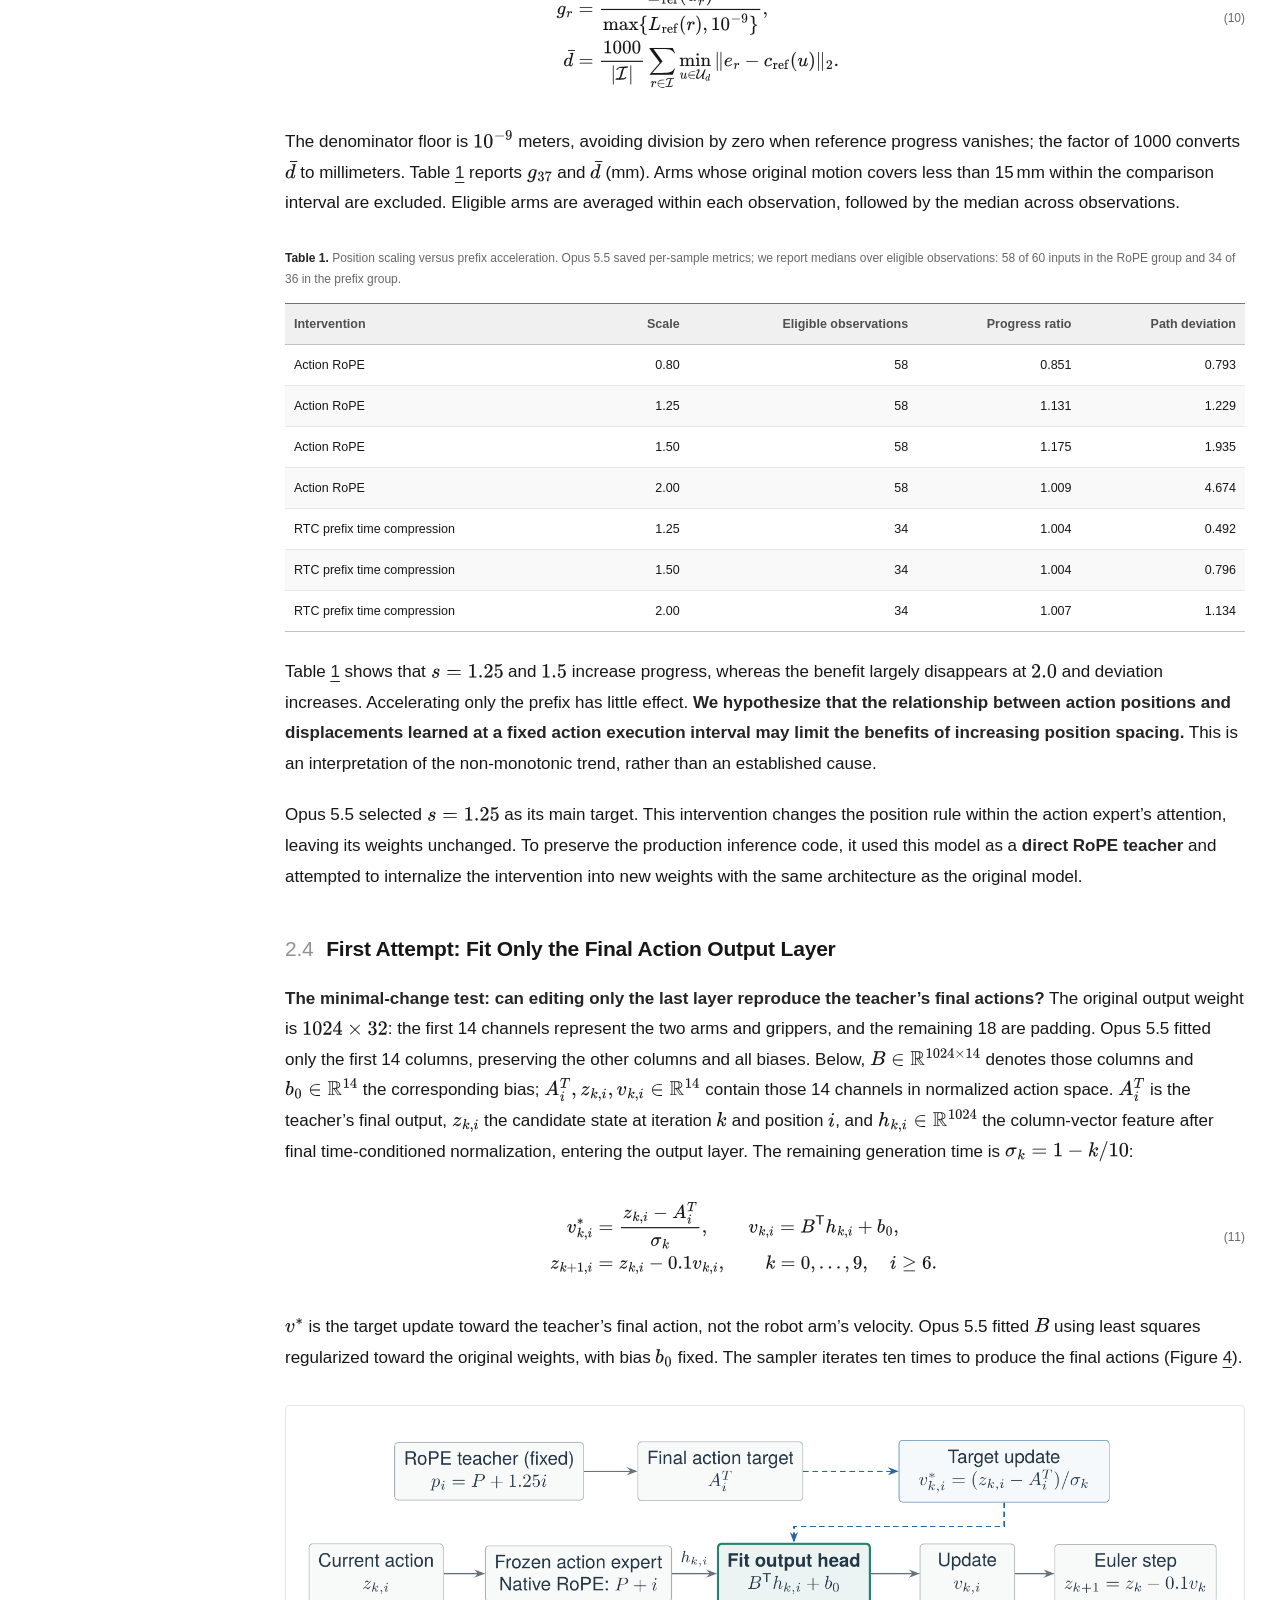
==== commit 0b79e0de: "Combine cross-rate and same-rate comparisons in one opening video" ====
--- a/index.html
+++ b/index.html
@@ -8,7 +8,6 @@
 <link rel="icon" href="assets/favicon.svg?v=waterdrop-blue-2" type="image/svg+xml"><link rel="stylesheet" href="assets/style.css"><link rel="stylesheet" href="assets/findings.css"><link rel="stylesheet" href="assets/method-visuals.css">
 <script type="application/ld+json">{"@context": "https://schema.org", "@type": "ScholarlyArticle", "headline": "We Asked Opus-5.5 to Edit π₀.₅’s Weights. AutoResearch Made It Happen.: Two findings: a RoPE-based route to faster robot actions and an unexpected RTC prefix bug.", "inLanguage": "en", "author": [{"@type": "Person", "name": "Ziyang Gong"}, {"@type": "Person", "name": "Kaifeng Zheng"}, {"@type": "Person", "name": "Yingrui Huang"}, {"@type": "Person", "name": "Wendi Chen"}, {"@type": "Person", "name": "Jiaguo Tian"}, {"@type": "Person", "name": "Junkai Yang"}, {"@type": "Person", "name": "Minghuan Liu"}, {"@type": "Person", "name": "Zhenjie Yang"}], "description": "How Opus 5.5 used mechanistic hypotheses, offline experiments, and closed-form weight edits to change a robot policy—and what we found on real YAM robots."}</script>
 <script defer="" src="assets/app.js"></script>
-<script defer="" src="assets/comparison-videos.js"></script>
 <link rel="stylesheet" href="assets/comparison-videos.css">
 <script defer="" src="assets/method-visuals.js"></script>
 <link rel="stylesheet" href="assets/edit-story.css">
@@ -205,12 +204,12 @@
 <header class="article-header"><p class="eyebrow">ROBOTICS · WEIGHT EDITING · AUTORESEARCH</p><h1>We Asked Opus-5.5 to Edit <span class="pi">π<sub>0.5</sub></span>’s Weights. AutoResearch Made It Happen.</h1><p class="subtitle"><em>Two findings: a RoPE-based route to faster robot actions and an unexpected RTC prefix bug.</em></p><div class="authors">Ziyang Gong<sup>1,2</sup> · Kaifeng Zheng<sup>1,2</sup> · Yingrui Huang<sup>1</sup> · Wendi Chen<sup>1,2</sup> · Jiaguo Tian<sup>1,2</sup> · Junkai Yang<sup>1,2</sup> · Minghuan Liu<sup>1</sup> · Zhenjie Yang<sup>3</sup></div><div class="affiliations"><span><sup>1</sup> Shanghai Innovation Institute</span><span><sup>2</sup> Shanghai Jiao Tong University</span><span><sup>3</sup> The University of Hong Kong</span></div><div class="article-meta"><span>Blog</span><span>·</span><span>Quick read · 10 min</span><span>/</span><span>Full read · 40 min</span></div></header>
 
 <section class="article-introduction" id="introduction" aria-label="Introduction"><div class="research-opener"><h2>One Frontier Model. One policy. <br>Two weight edits.</h2><div class="research-facts"><div><b>One Frontier Model</b><span>Opus 5.5</span></div><div><b>One robot policy</b><span>π₀.₅</span></div><div><b>One GPU</b><span>RTX 4090</span></div><div><b>~111 minutes</b><span>Offline research</span></div><div><b>−12.0%</b><span>Mean bottle time at 40 Hz · 17.99 → 15.83 s</span></div><div><b>−89.8%</b><span>Mean chunk jump across 30/35/40 Hz · 30.88 → 3.14 mm</span></div></div></div><p>Recent progress in Weight Editing made us wonder: <strong>when a Frontier Model directly edits the weights of a trained robot policy, how does it find changes that work?</strong> We gave Opus-5.5 the task of making a robot move faster by editing its policy’s weights. What followed was <strong>an AutoResearch process of forming hypotheses, running experiments, and revising its approach after failures.</strong></p><p><strong>Motivation and task requirements.</strong> Our expectations for this experiment are modest: we do not expect simple weight edits to give a policy new task capabilities or substantially improve its generalization. We ask whether <strong>weight editing can improve execution speed, motion smoothness, and transitions between action chunks while preserving the policy’s existing ability to perform the task.</strong> Our task is therefore deliberately scoped: edit a trained policy’s weights so that the robot completes tasks it can already perform more efficiently and with smoother transitions, subject to preserving its ability to complete those tasks.</p><p><strong>Opus proposed that RoPE action positions could influence motion timing, tested that hypothesis, and fitted the useful intervention into Q/K weights. It also found an unexpected prefix-handling bug and encoded a repair in the time-modulation weights.</strong> In our real-robot bottle-placement tests, both the original and edited policies achieved a <strong>100%</strong> success rate, while the edited policy achieved consistently shorter completion times at action execution frequencies of <strong>30</strong>, <strong>35</strong>, and <strong>40</strong> Hz: <strong>4.3%</strong>, <strong>7.4%</strong>, and <strong>12.0%</strong> reductions against the original policy at each matched rate. Across the three rates, mean chunk jump fell from <strong>30.88</strong> to <strong>3.14</strong> mm, a reduction of <strong>89.8%</strong>. The improvement in chunk jumps does diminish as execution frequency rises: <strong>94.5%</strong> at <strong>30</strong> Hz, <strong>90.7%</strong> at <strong>35</strong> Hz, and <strong>85.2%</strong> at <strong>40</strong> Hz.</p><p>Opus demonstrated a strong understanding of parameter space. <strong>But we believe the success of these edits depended not only on parameter editing itself, but to a greater extent on its AutoResearch ability to discover problems, design experiments, and solve them.</strong></p></section>
-<div class="findings video-intro"><section class="execution-showcase" id="execution" aria-labelledby="execution-title"><div class="execution-heading"><div><p class="finding-eyebrow">THEN WE TESTED IT ON YAM</p><h3 id="execution-title">Original vs. edited at 30, 35, and 40 Hz.</h3></div><a href="#matched-frequency-videos">All three runs at each rate ↗</a></div>
+<div class="findings video-intro"><section class="execution-showcase" id="execution" aria-labelledby="execution-title"><div class="execution-heading"><div><p class="finding-eyebrow">THEN WE TESTED IT ON YAM</p><h3 id="execution-title">Original vs. edited at 30, 35, and 40 Hz.</h3></div></div>
 <div class="frequency-results"><div><b>30 Hz</b><strong>−4.3%</strong><span>Mean time</span><p>22.42 → 21.46 s</p></div><div><b>35 Hz</b><strong>−7.4%</strong><span>Mean time</span><p>19.43 → 17.99 s</p></div><div><b>40 Hz</b><strong>−12.0%</strong><span>Mean time</span><p>17.99 → 15.83 s</p></div></div>
 <p class="frequency-explanation">Combining weight editing with a higher action execution rate reduced mean bottle-placement time from 22.42 s (original TT-RTC at 30 Hz) to 15.83 s (edited weights at 40 Hz), a 29.4% reduction; both conditions achieved 100% success in these trials.</p>
-<p class="frequency-explanation">Same layout, three runs per condition. The values above compare mean completion times, original → edited; the video shows the median-duration original run and the fastest edited run at each rate.</p>
-<div class="execution-labels"><span>Top: original TT-RTC</span><span>Bottom: combined edit · fastest runs</span></div>
-<figure class="video-figure" id="bottle-video"><video controls="" playsinline="" preload="none" poster="assets/bottles-frequency-fastest-edits.jpg"><source src="assets/bottles-frequency-fastest-edits.mp4" type="video/mp4"></video><figcaption>1× playback. Columns: 30, 35, and 40 Hz. All views start at formal rollout start and freeze at the fourth bottle release. Timers show each run’s elapsed time.</figcaption></figure>
+<p class="frequency-explanation">Same layout, three runs per condition. The values above compare mean completion times, original → edited. The video first compares all three original 30 Hz runs with all three edited 40 Hz runs, then shows the median-duration original run and the fastest edited run at each of 30, 35, and 40 Hz.</p>
+<div class="execution-labels"><span>Top: original TT-RTC</span><span>Bottom: combined edit</span></div>
+<figure class="video-figure" id="bottle-video"><video controls="" playsinline="" preload="none" poster="assets/bottles-combined-comparison.jpg"><source src="assets/bottles-combined-comparison.mp4" type="video/mp4"></video><figcaption>1× playback. 0:00: original 30 Hz vs. edited 40 Hz (columns: repeats 1–3). From 0:23: same-rate comparisons (columns: 30, 35, and 40 Hz). Each segment starts at formal rollout start; each view freezes at the fourth bottle release. Timers show elapsed time within each run.</figcaption></figure>
 <p class="other-tasks"><b>Beyond bottles:</b> coin grasp-to-handover time decreased by 20.7%; block stacking showed no clear speedup. These are initial, task-dependent gains.</p>
 </section></div>
 <section class="findings" id="tldr" aria-labelledby="tldr-title">
@@ -612,7 +611,7 @@
 </tr>
 </tbody>
 </table></div>
-</div><section aria-labelledby="matched-video-title" class="matched-comparisons" id="matched-frequency-videos"><h4 id="matched-video-title">Original vs. edited at the same execution rate</h4><div aria-label="Choose execution rate" class="comparison-rate-controls" role="group"><button aria-pressed="true" data-frequency="30" data-poster="assets/bottles-poster-30hz.jpg" data-src="assets/bottles-comparison-30hz.mp4" type="button">30 Hz</button><button aria-pressed="false" data-frequency="35" data-poster="assets/bottles-poster-35hz.jpg" data-src="assets/bottles-comparison-35hz.mp4" type="button">35 Hz</button><button aria-pressed="false" data-frequency="40" data-poster="assets/bottles-poster-40hz.jpg" data-src="assets/bottles-comparison-40hz.mp4" type="button">40 Hz</button></div><p aria-live="polite" class="comparison-current-rate"><span data-rate-label="">30 Hz</span> · Top: original · Bottom: combined edit</p><figure class="video-figure"><video controls="" playsinline="" poster="assets/bottles-poster-30hz.jpg" preload="none"><source src="assets/bottles-comparison-30hz.mp4" type="video/mp4"></video><figcaption>1× playback at each selected rate. Three successful runs per policy in the same layout; each view freezes at the fourth bottle release.</figcaption></figure></section>
+</div>
 <p><strong>Increasing the execution rate accelerated both policies, while the edited policy retained an additional benefit at all three matched rates.</strong> In Table&nbsp;<a data-reference="tab:frequency" data-reference-type="ref" href="#tab:frequency">3</a>, the edited policy at 35 Hz approximately matched the original at 40 Hz. When both ran at 40 Hz, the edited policy still finished 2.15 s earlier on average. This supports a change in how the policy generates actions whose benefit can combine with faster execution. Consistency here means a benefit at every tested rate, not an identical effect size.</p>
 <p><strong>Chunk jumps decreased at all three rates; the overall mean fell from 30.88 to 3.14 mm, a reduction of 89.8%.</strong> We used the same calculation throughout: between formal start and the fourth bottle release, locate adjacent command ticks across each plan switch, compute their TCP distance with forward kinematics, and take the larger value across the two arms. We average within each trial, then equally across the three trials per condition. Initial plan entry and transitions through an empty plan are excluded. This metric measures the command step at a switch. Table&nbsp;<a data-reference="tab:frequency-jump" data-reference-type="ref" href="#tab:frequency-jump">4</a> reports each rate; the aggregate weights all three rates equally rather than averaging percentage reductions.</p>
 <div id="tab:frequency-jump">
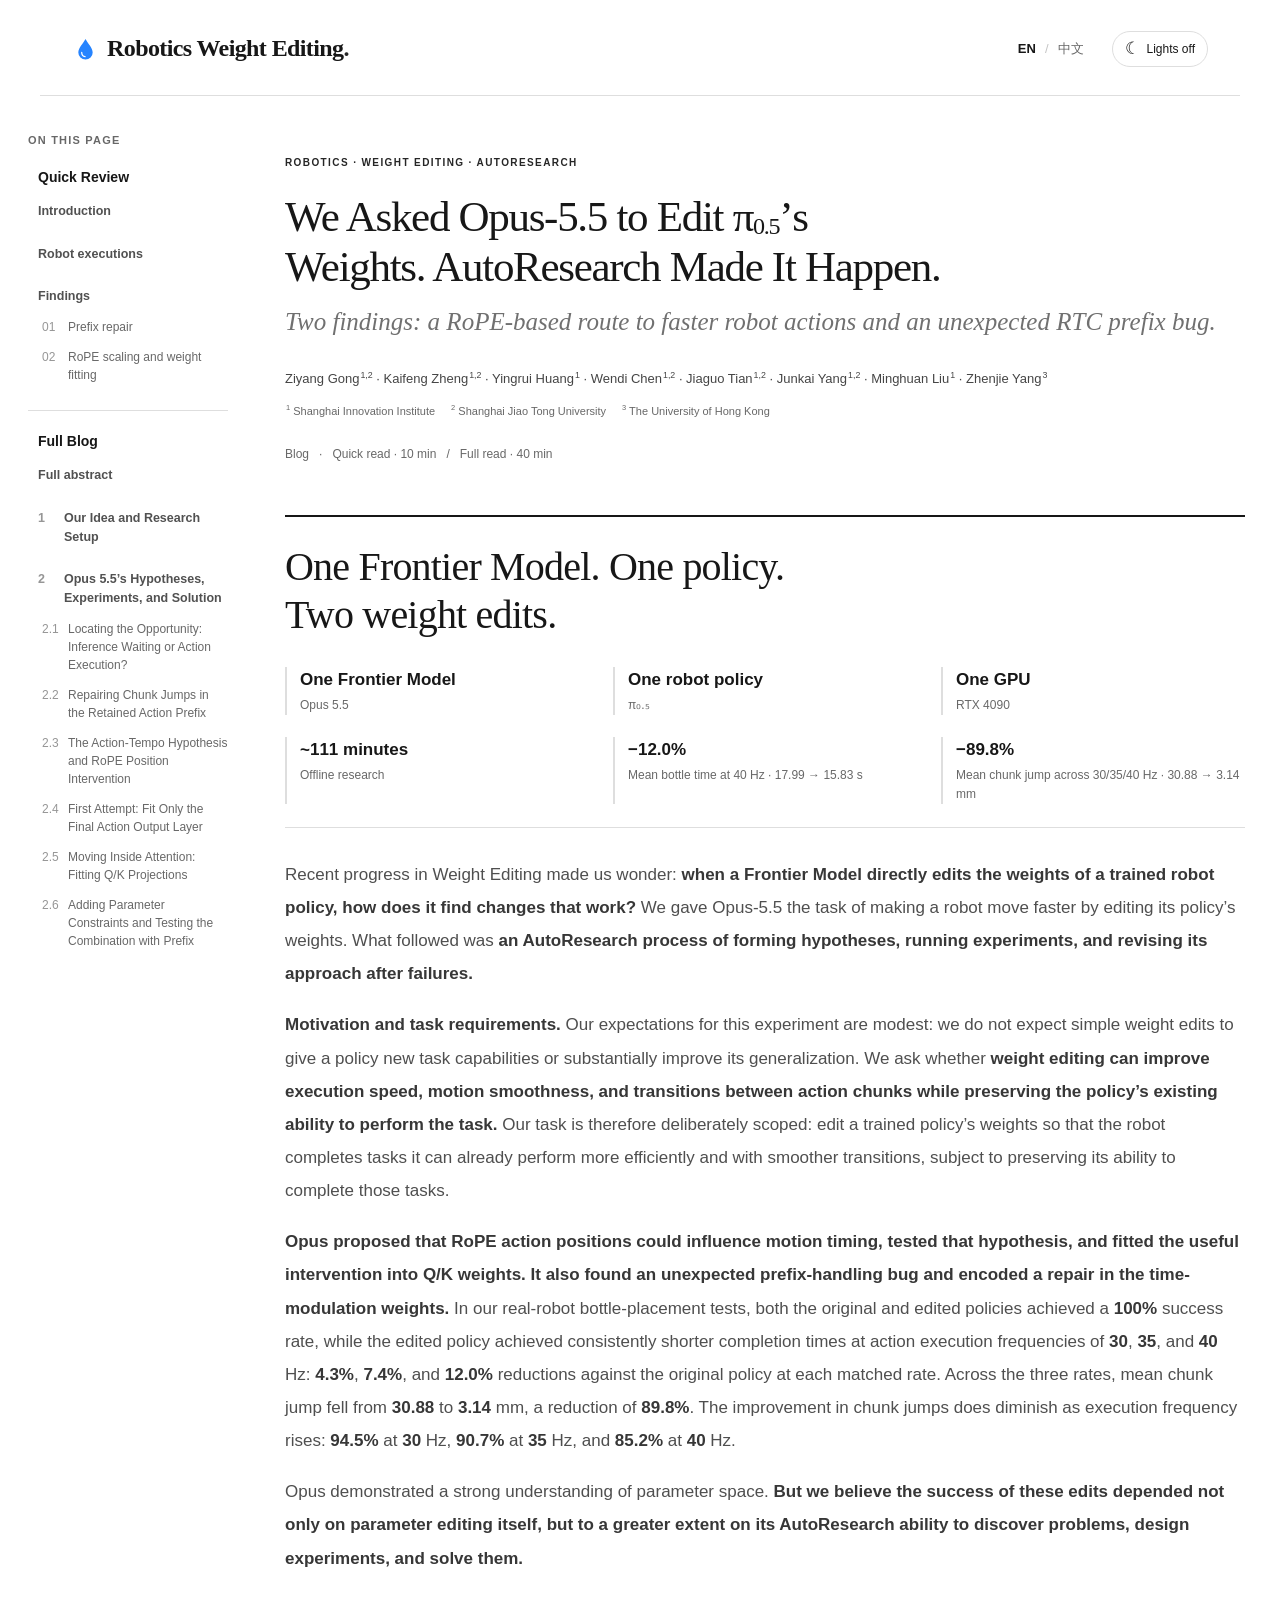
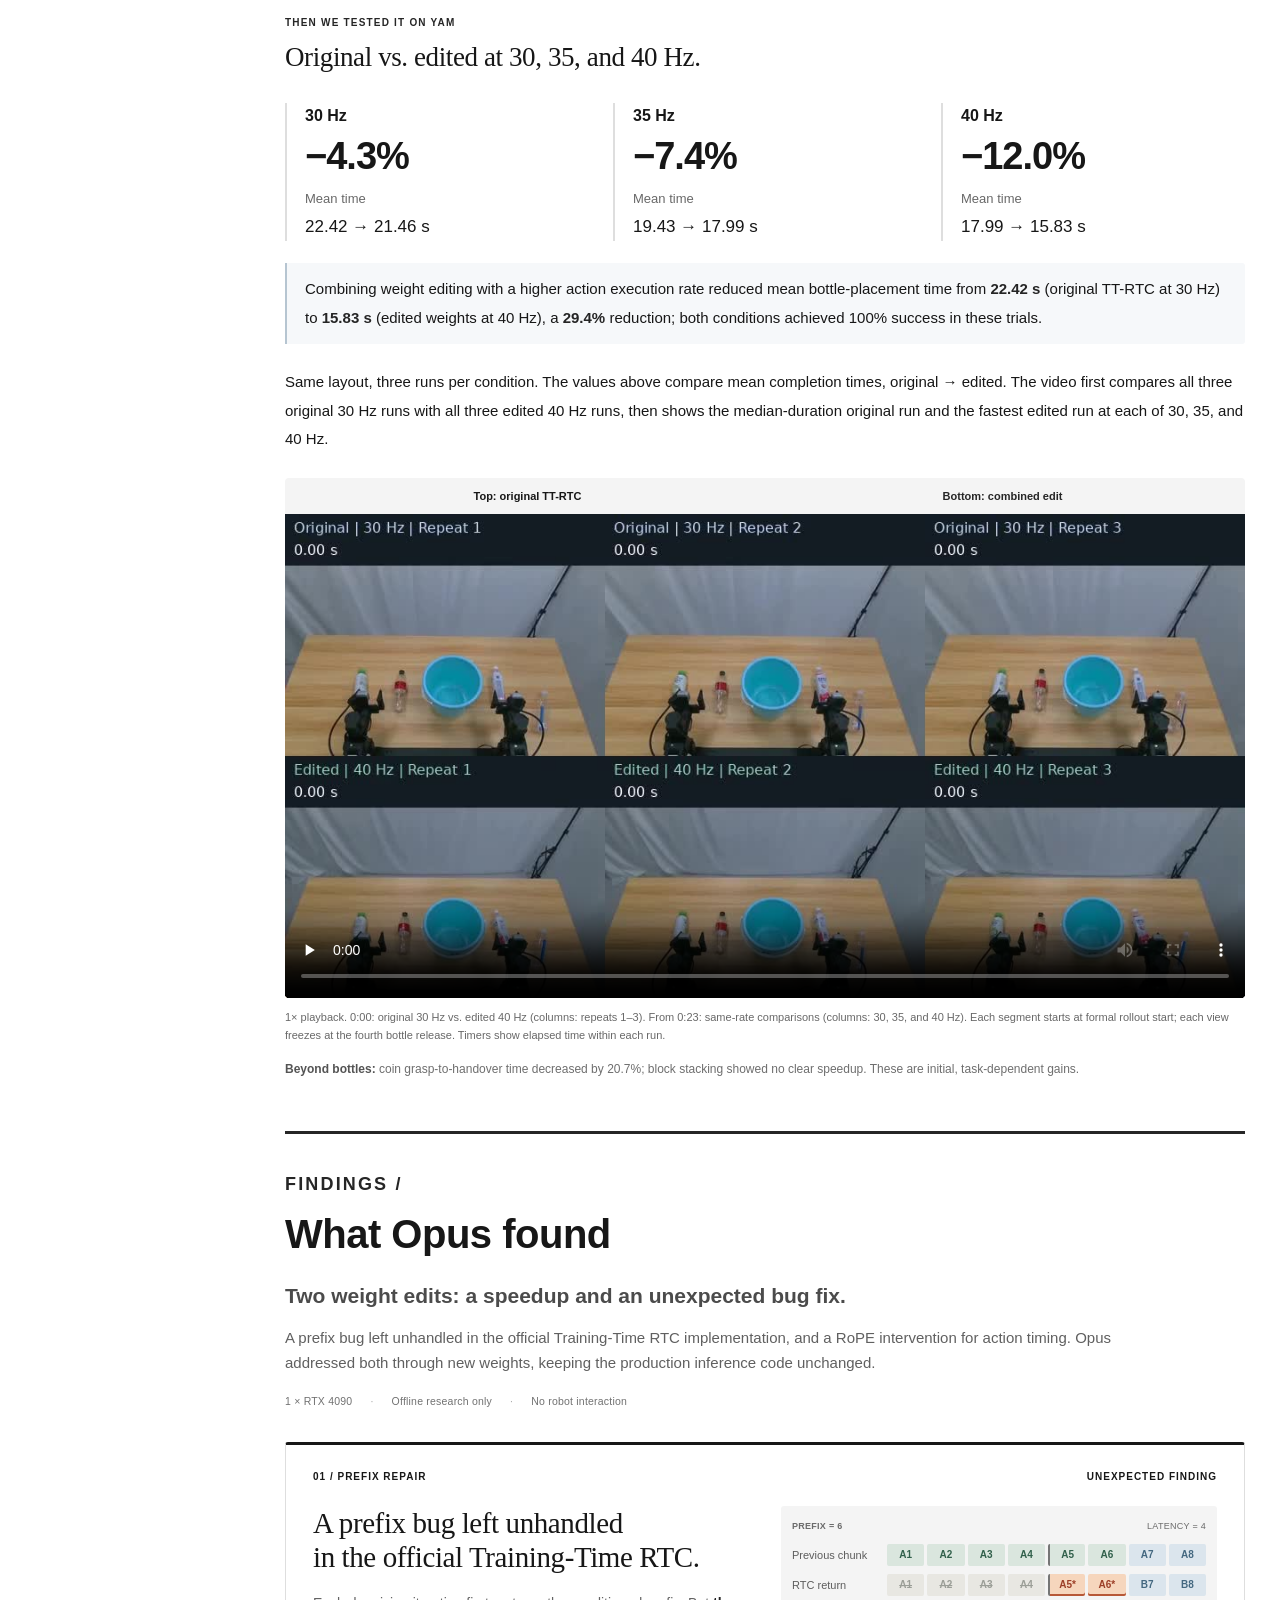
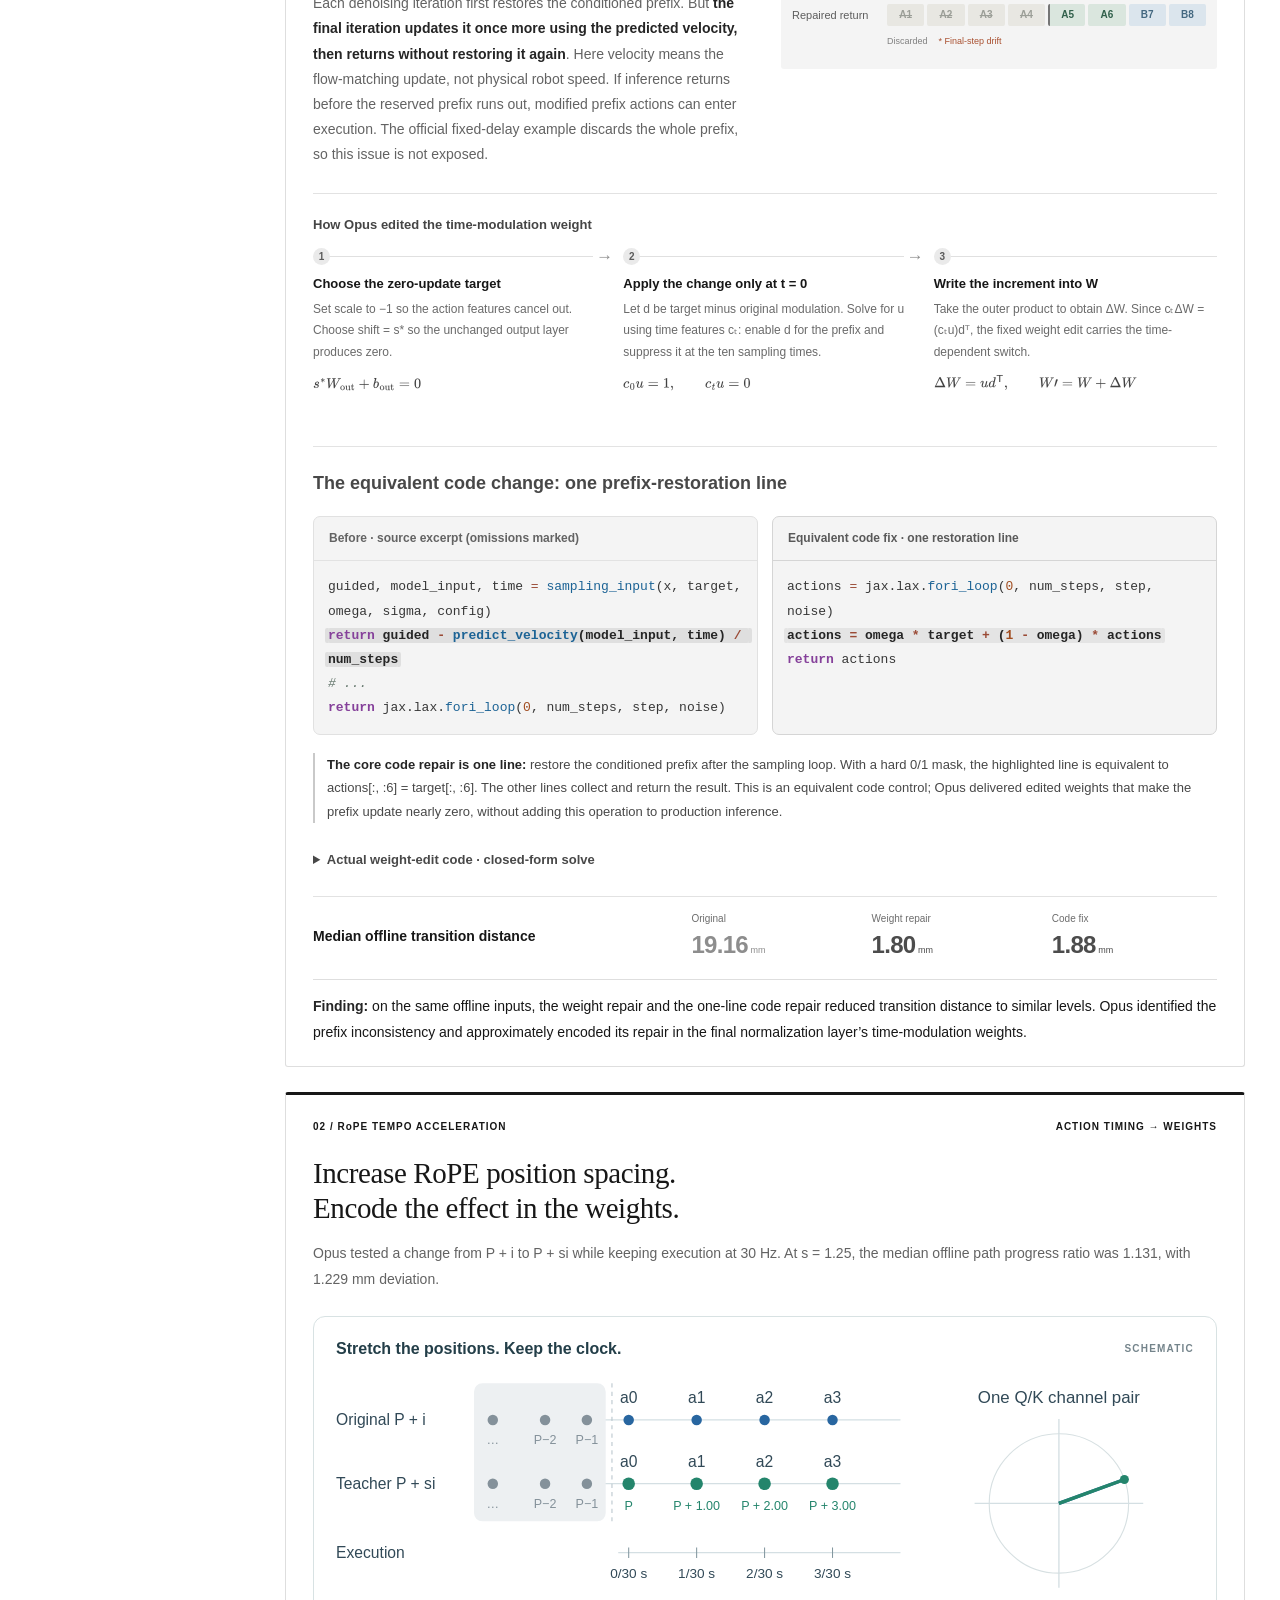
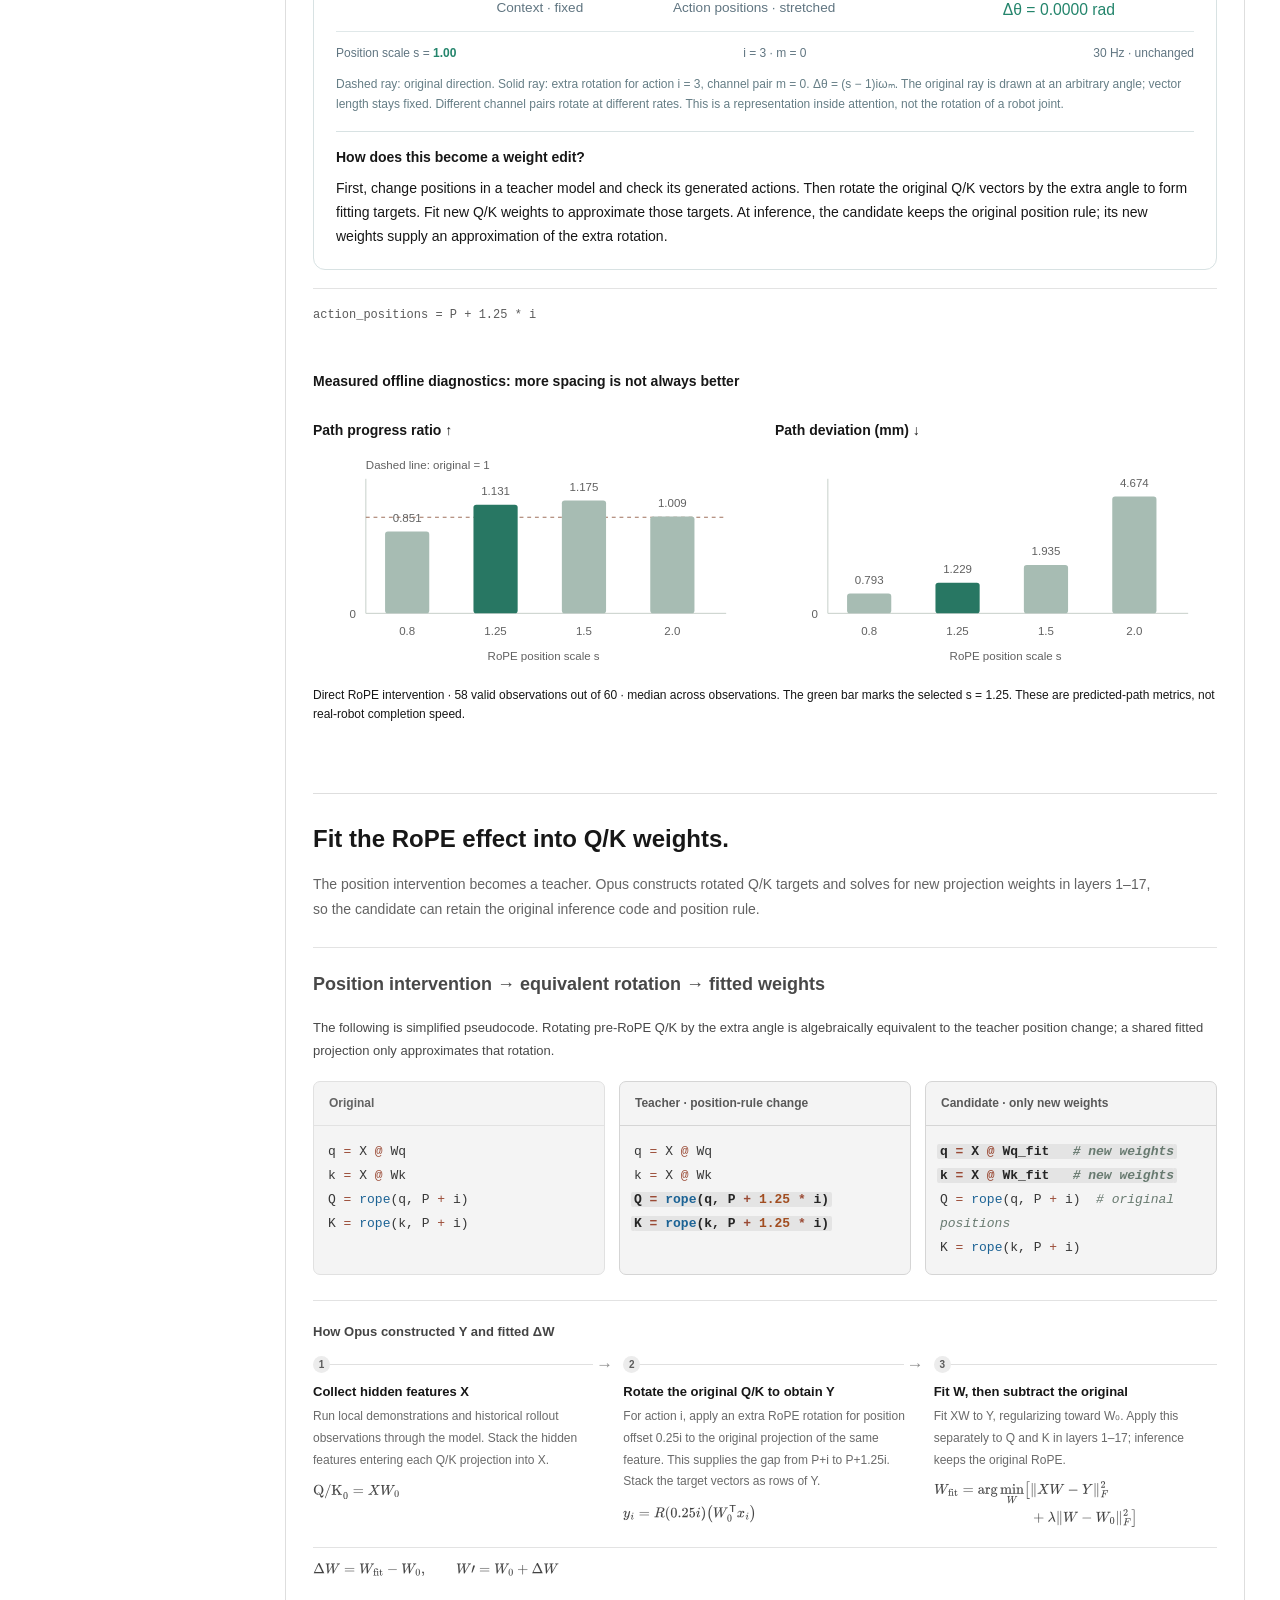
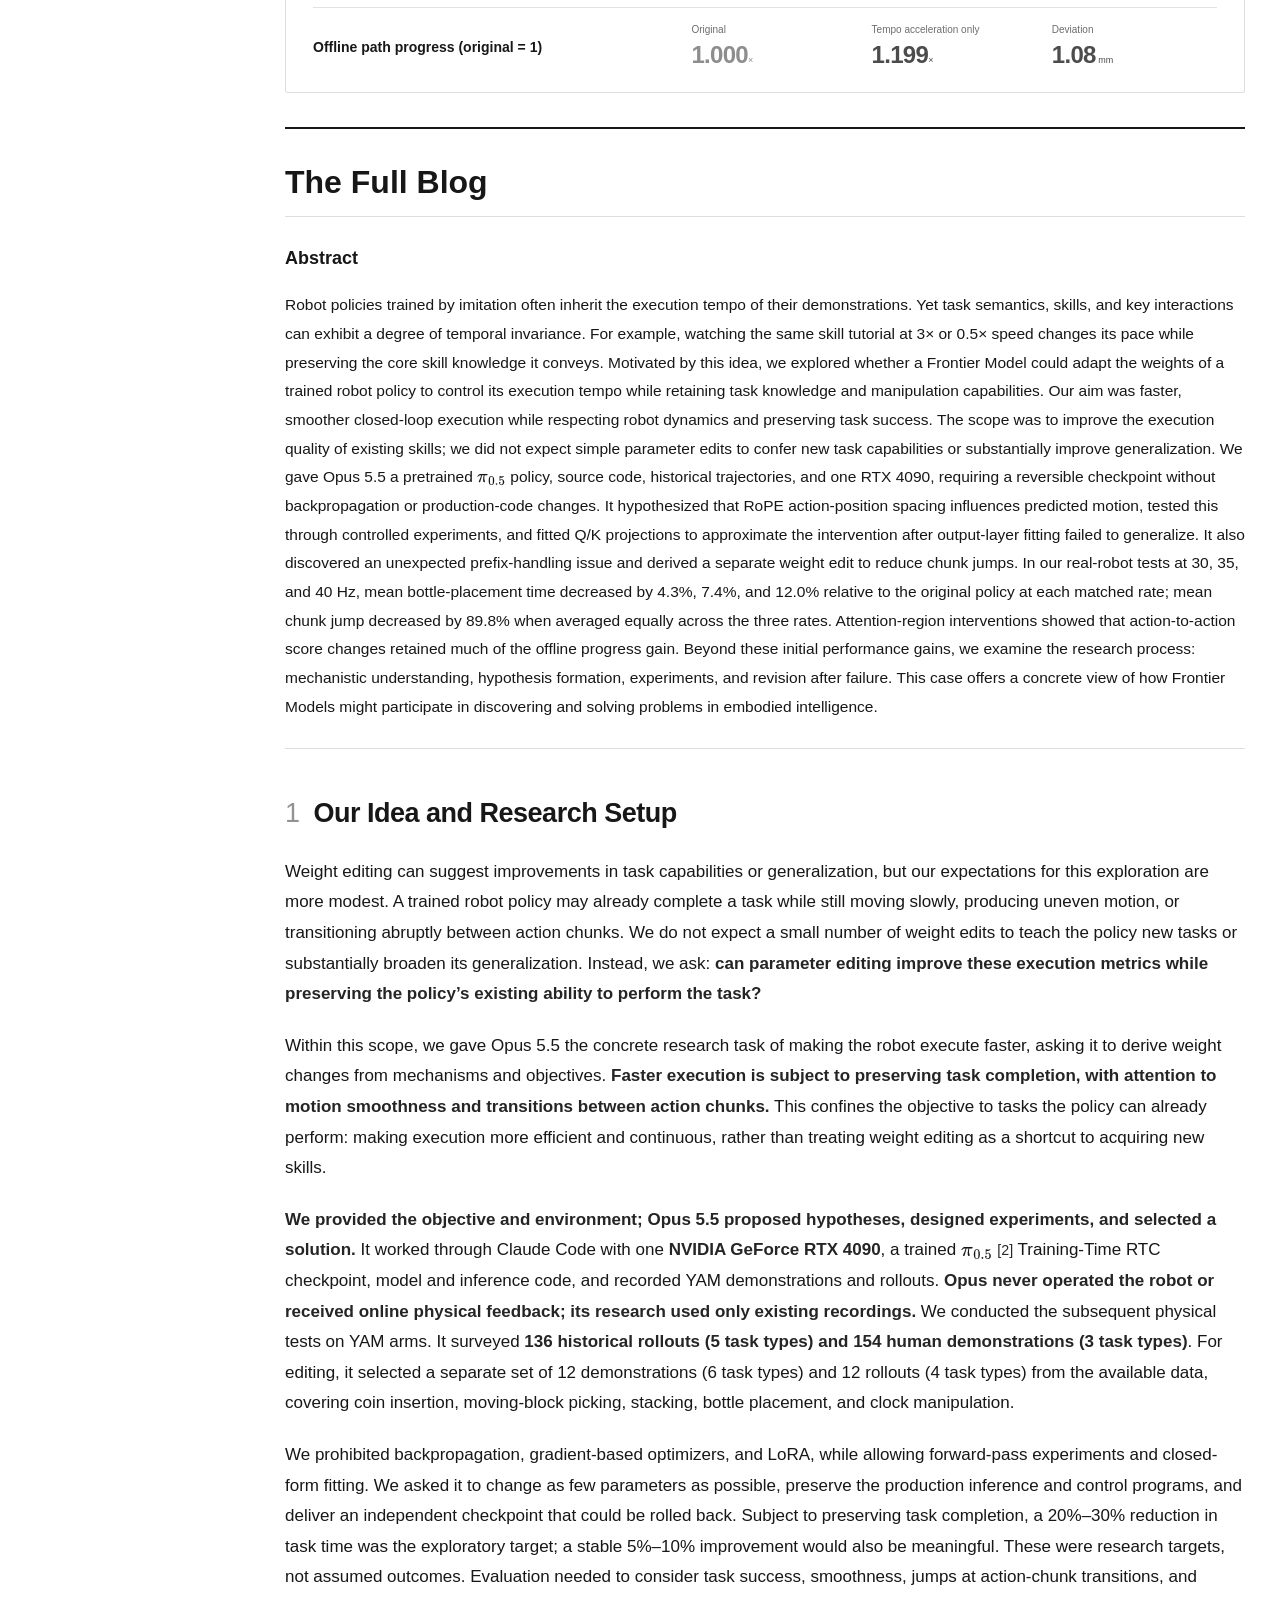
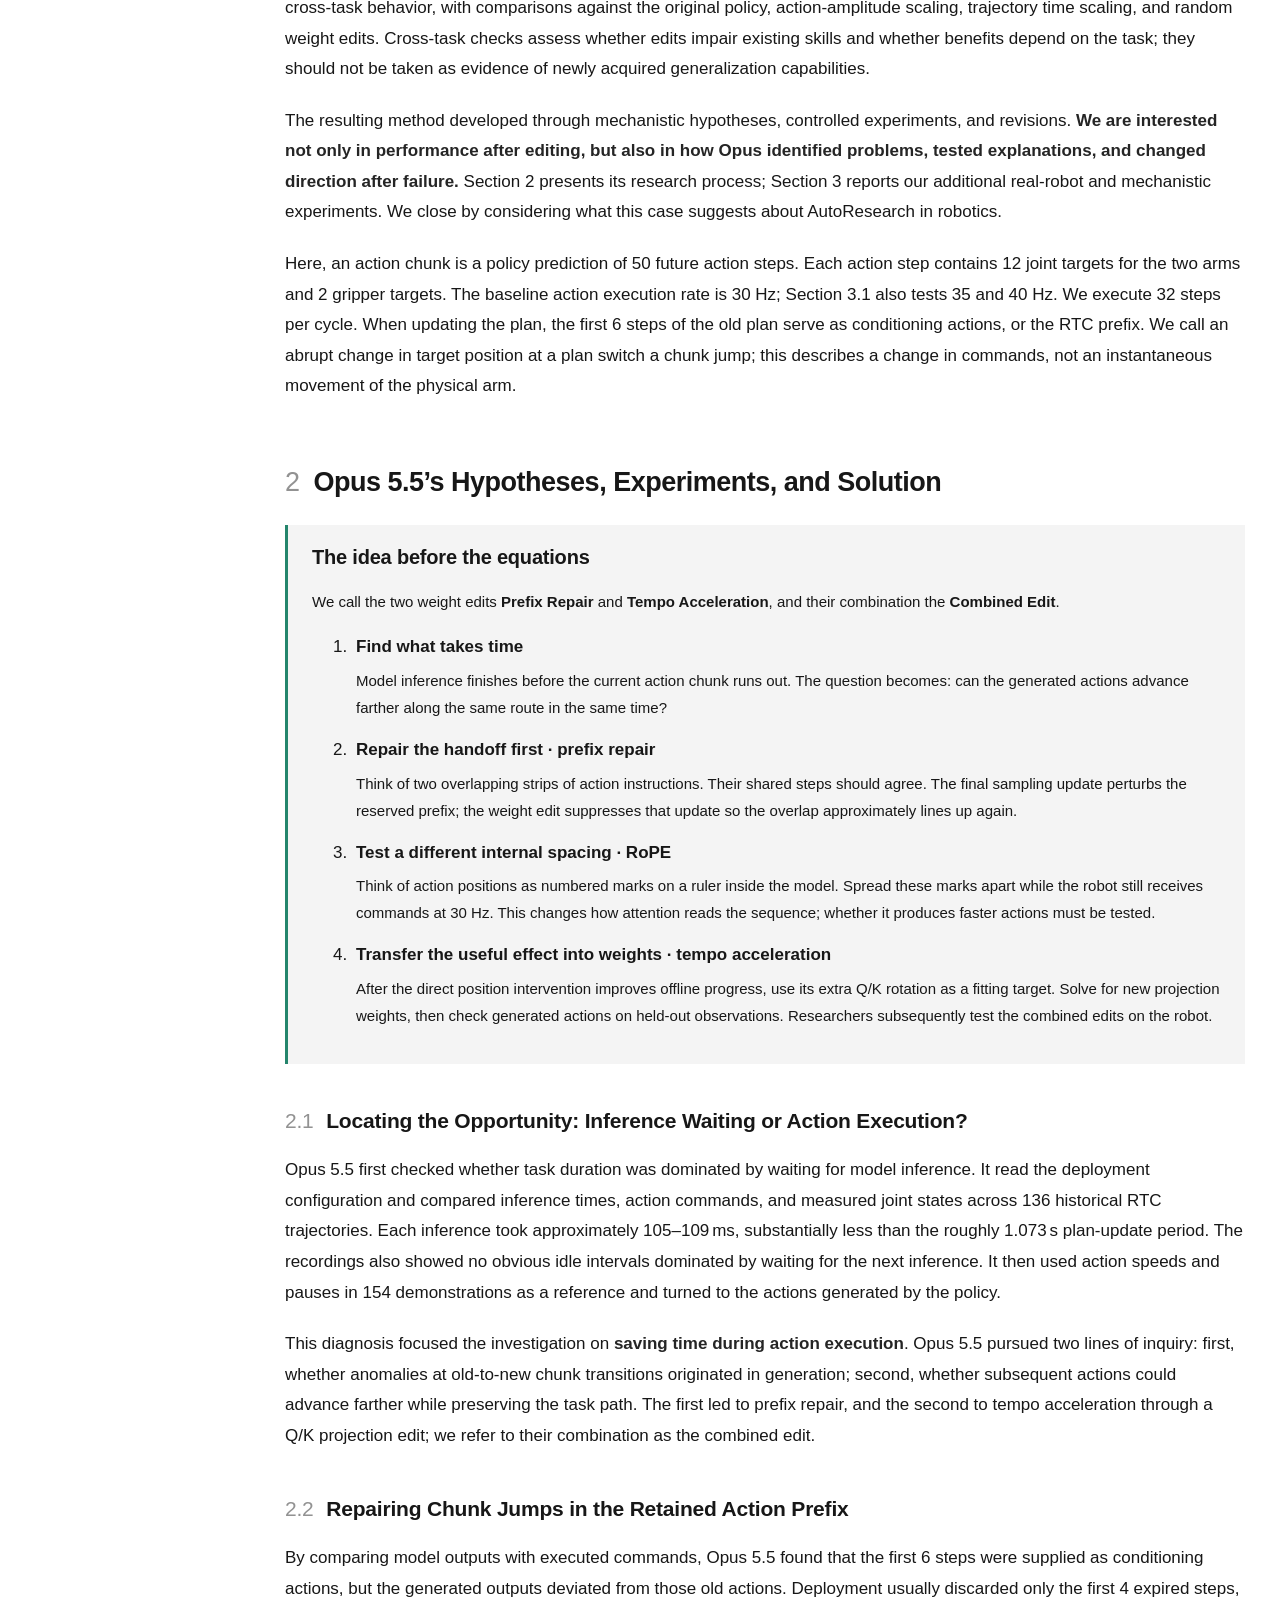
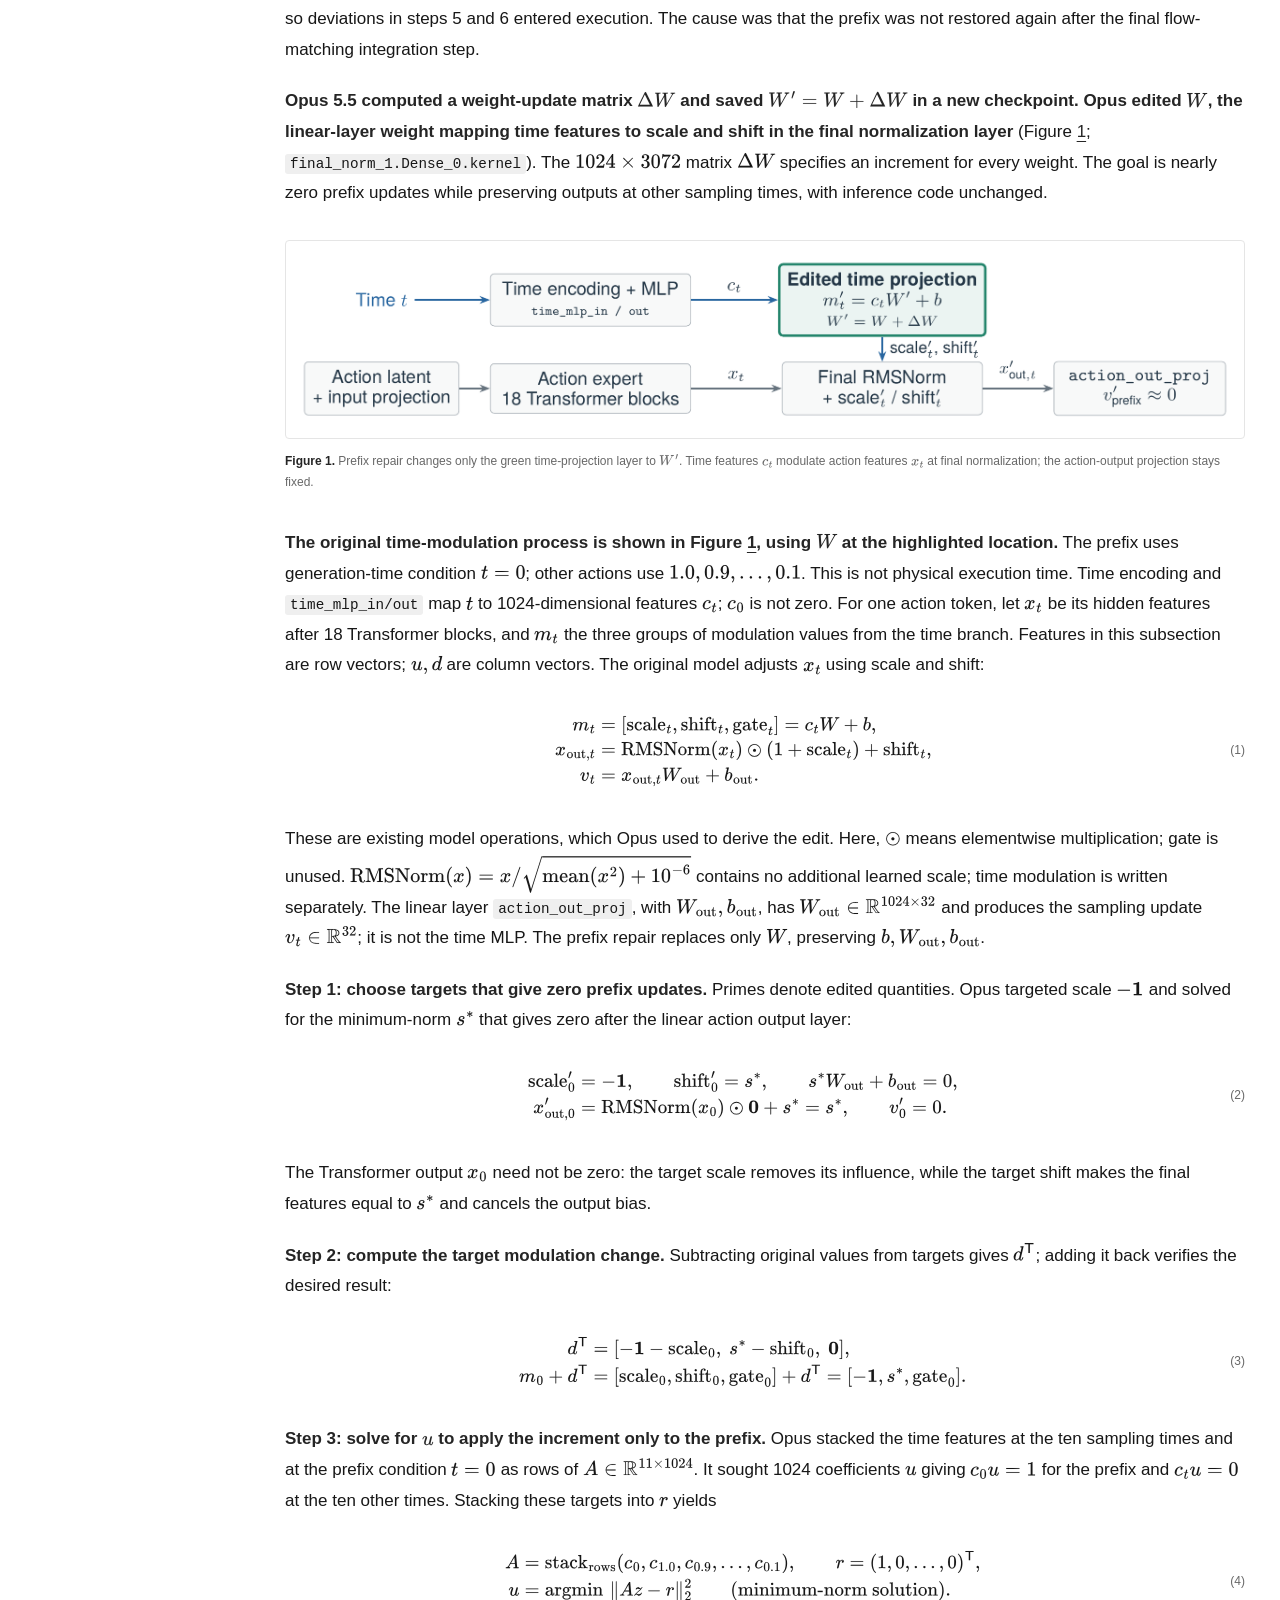
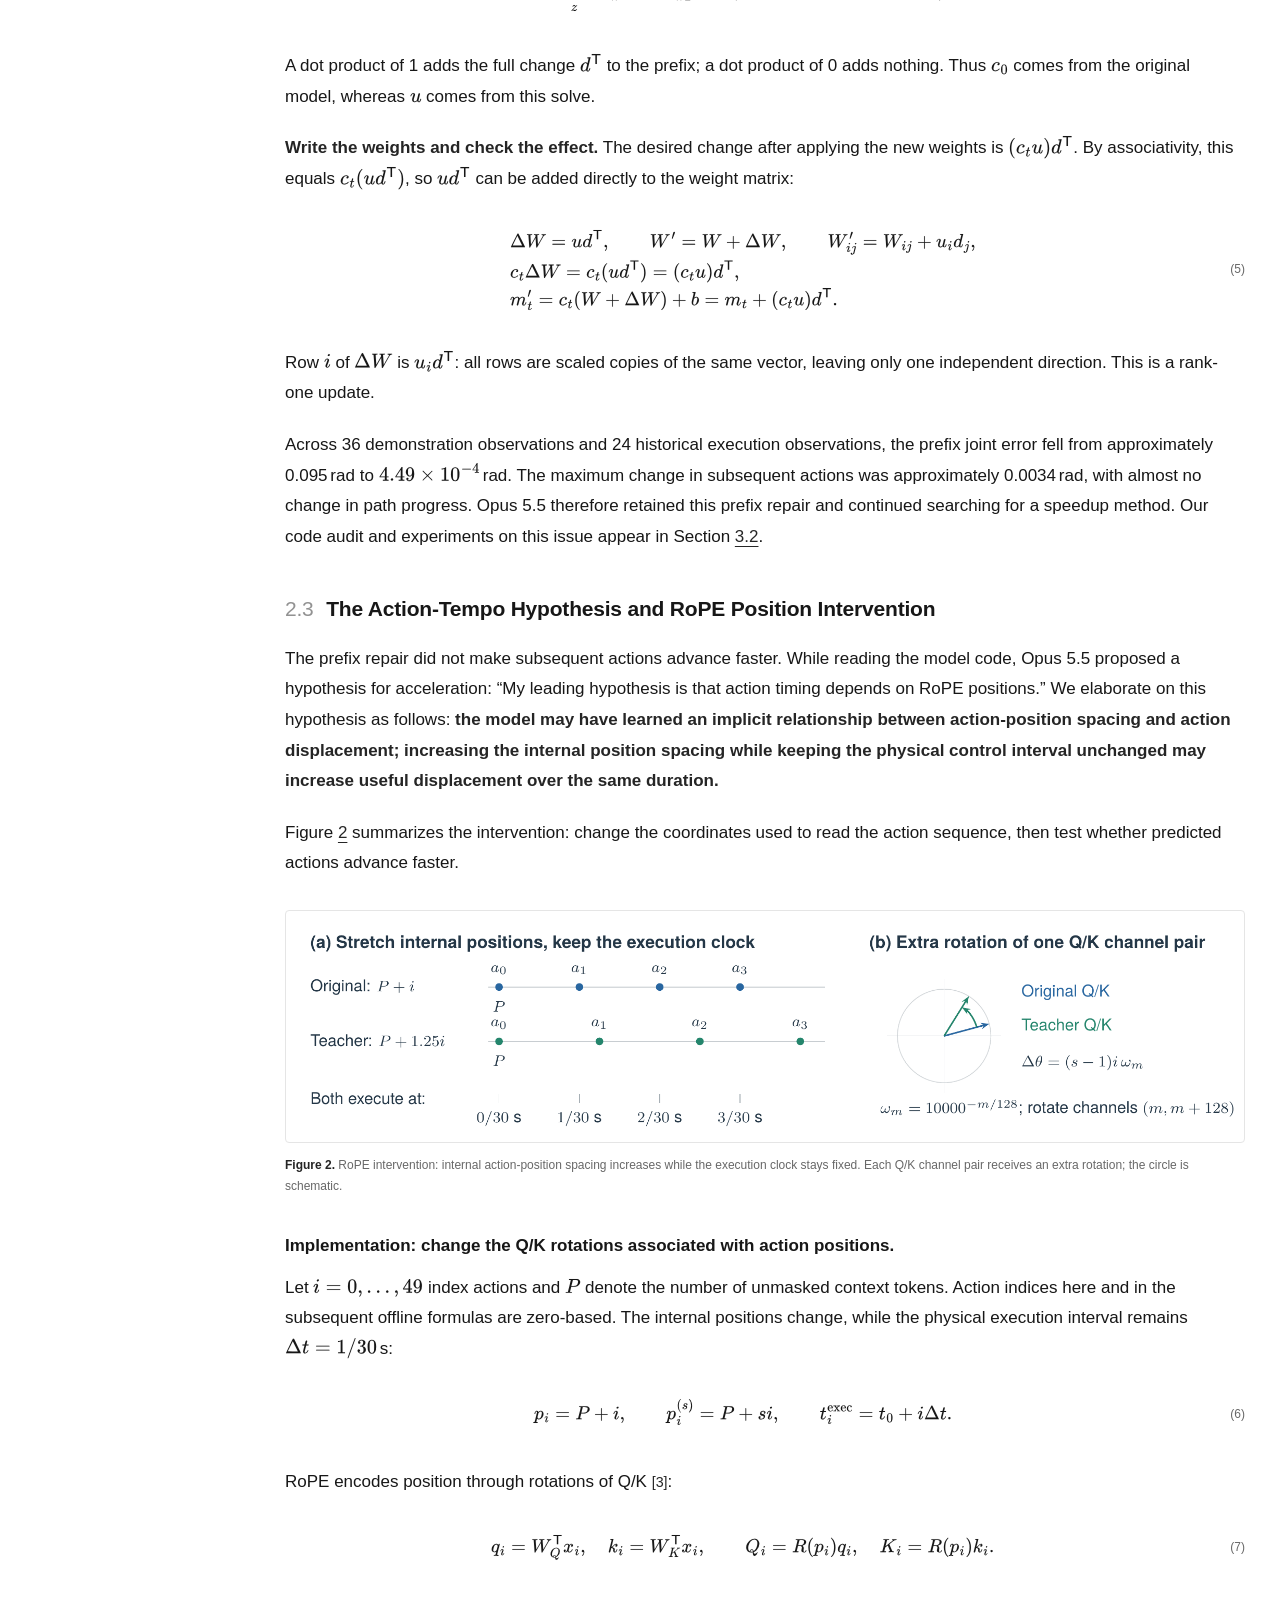
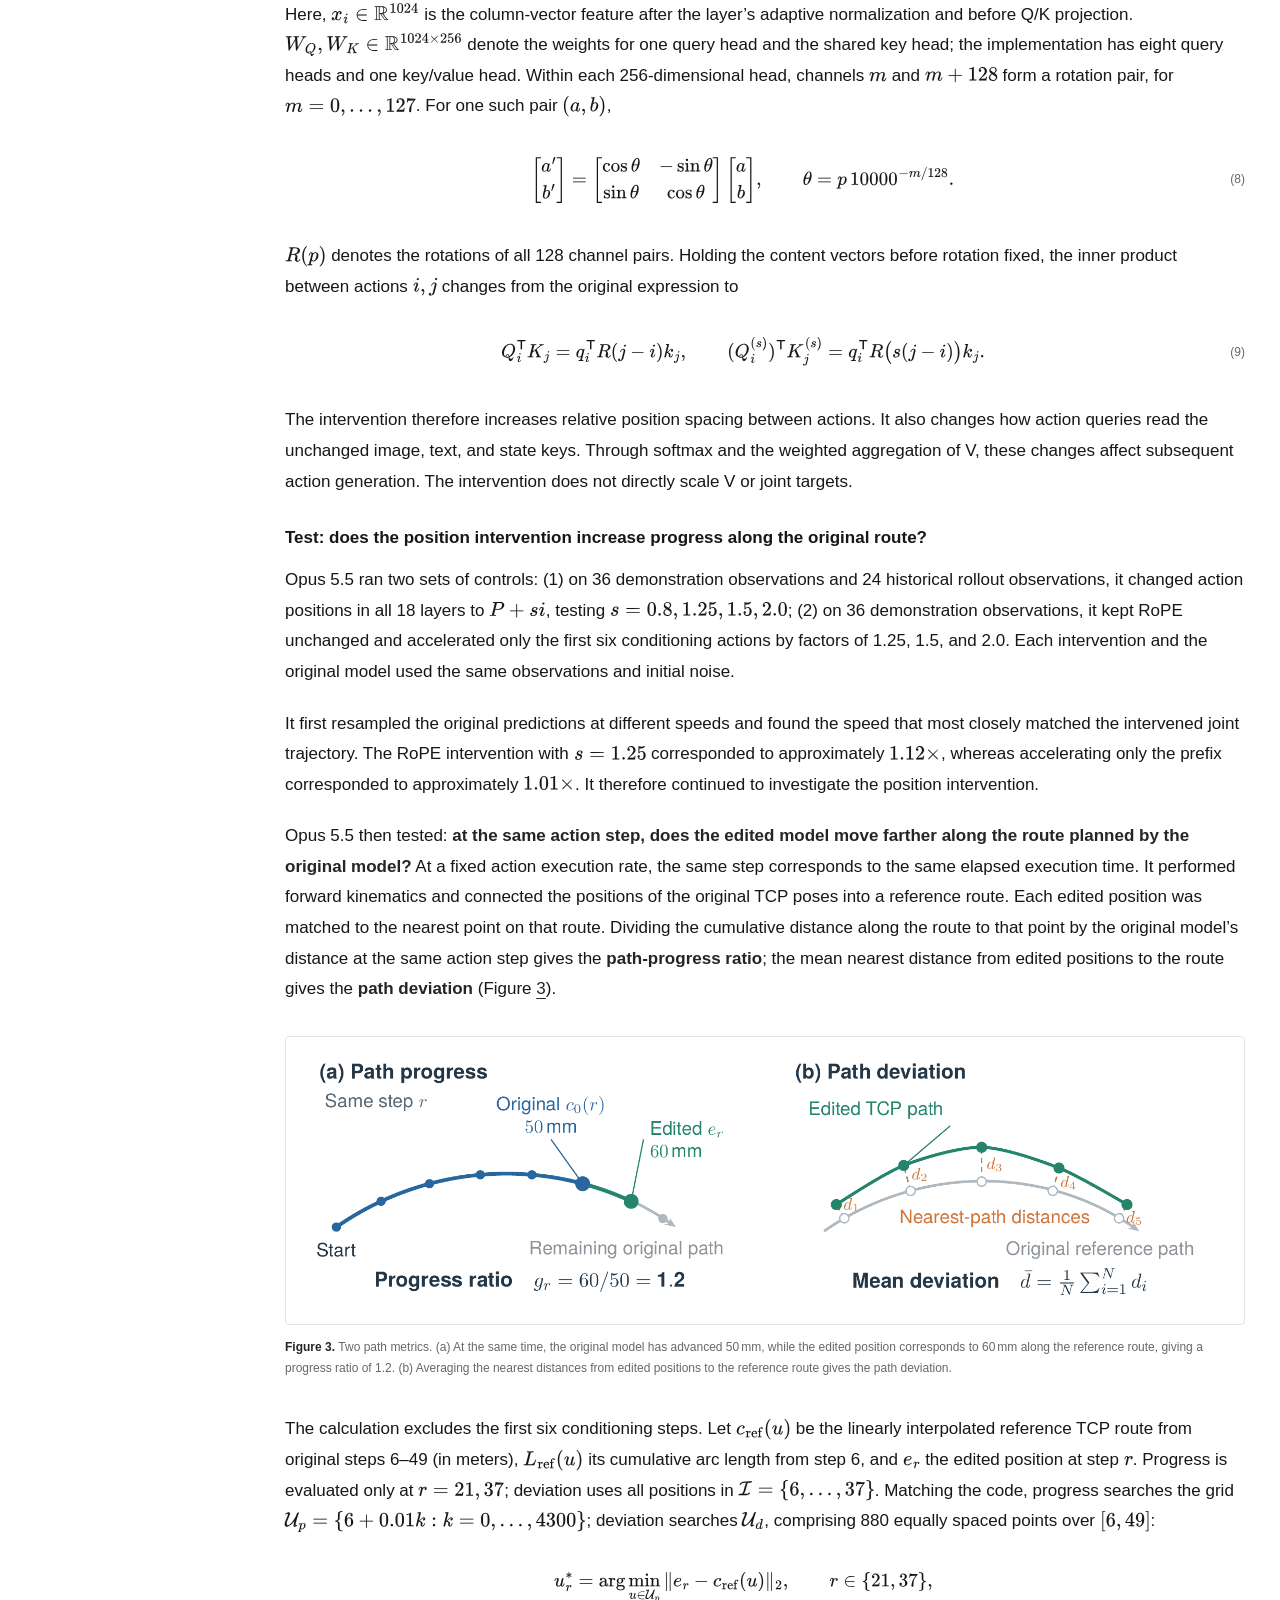
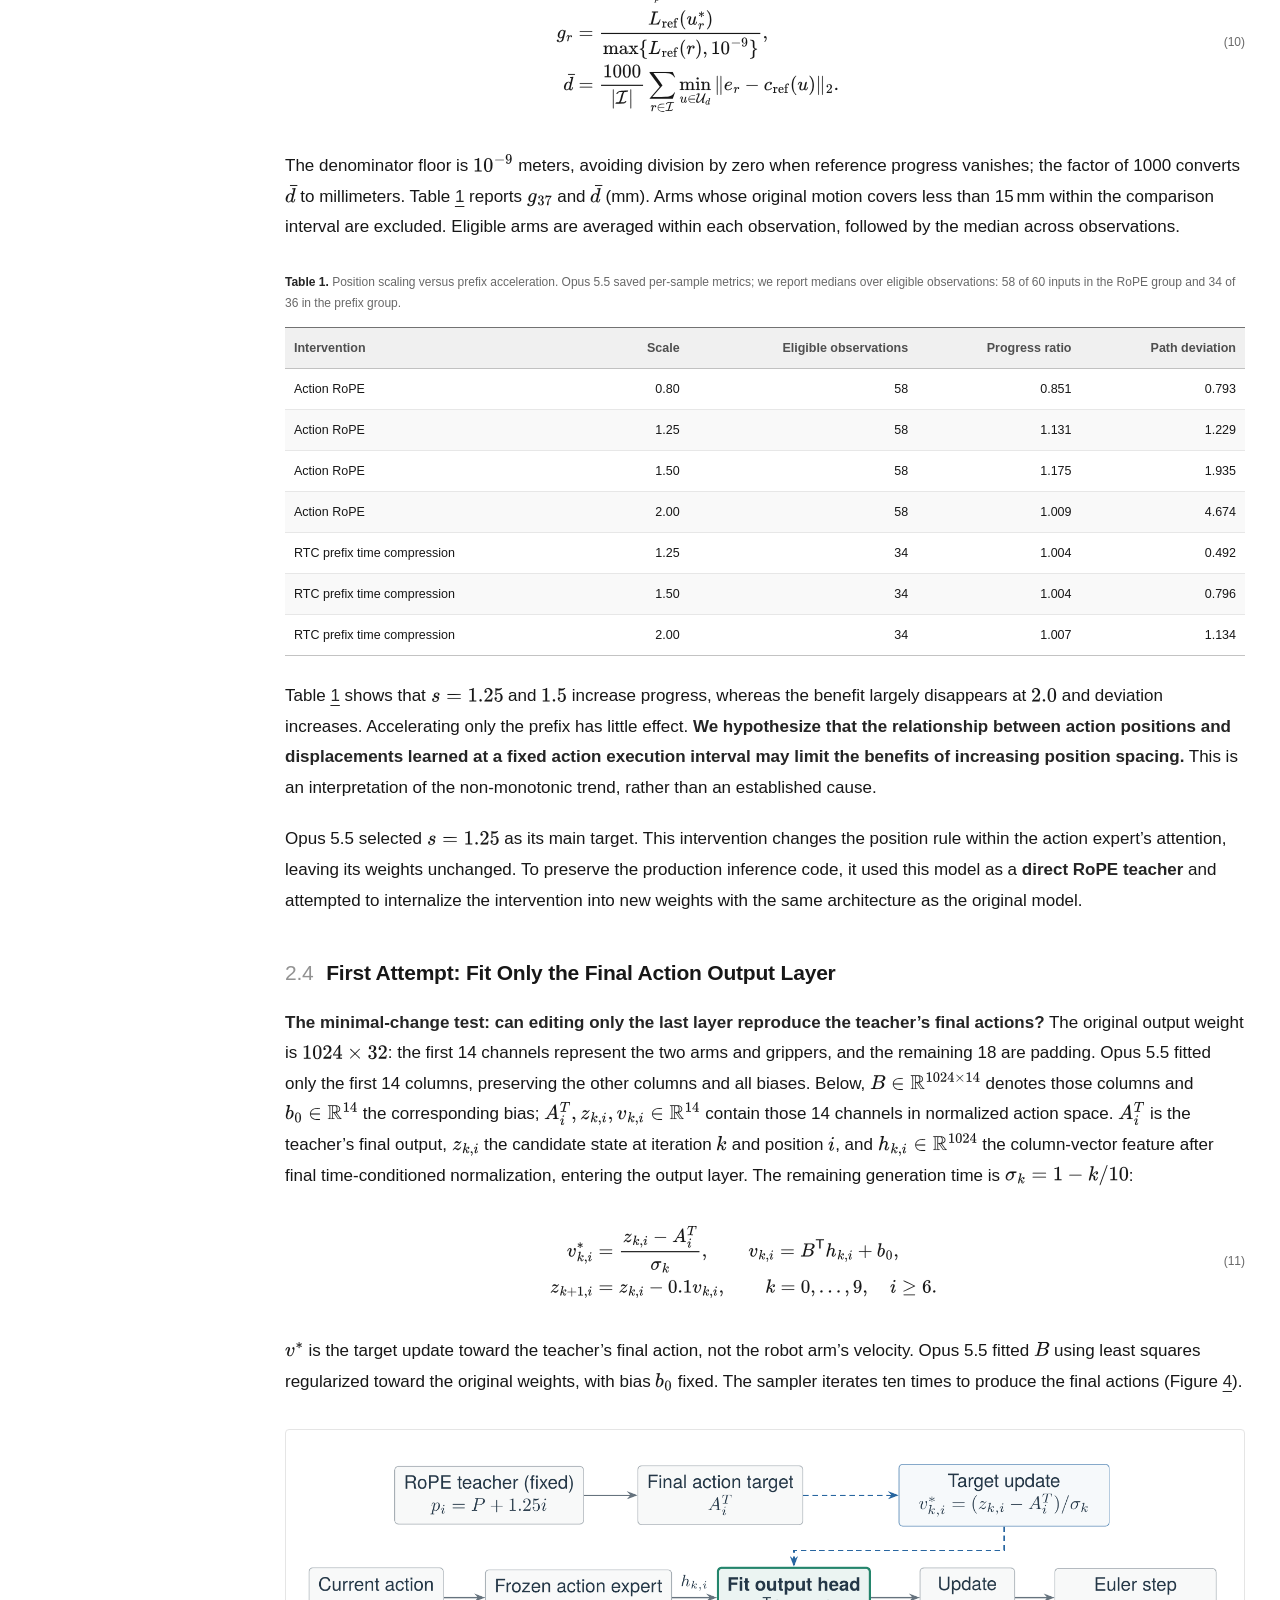
==== commit 6dc3342e: "Subtly highlight combined execution-time result" ====
--- a/index.html
+++ b/index.html
@@ -8,7 +8,7 @@
 <link rel="icon" href="assets/favicon.svg?v=waterdrop-blue-2" type="image/svg+xml"><link rel="stylesheet" href="assets/style.css"><link rel="stylesheet" href="assets/findings.css"><link rel="stylesheet" href="assets/method-visuals.css">
 <script type="application/ld+json">{"@context": "https://schema.org", "@type": "ScholarlyArticle", "headline": "We Asked Opus-5.5 to Edit π₀.₅’s Weights. AutoResearch Made It Happen.: Two findings: a RoPE-based route to faster robot actions and an unexpected RTC prefix bug.", "inLanguage": "en", "author": [{"@type": "Person", "name": "Ziyang Gong"}, {"@type": "Person", "name": "Kaifeng Zheng"}, {"@type": "Person", "name": "Yingrui Huang"}, {"@type": "Person", "name": "Wendi Chen"}, {"@type": "Person", "name": "Jiaguo Tian"}, {"@type": "Person", "name": "Junkai Yang"}, {"@type": "Person", "name": "Minghuan Liu"}, {"@type": "Person", "name": "Zhenjie Yang"}], "description": "How Opus 5.5 used mechanistic hypotheses, offline experiments, and closed-form weight edits to change a robot policy—and what we found on real YAM robots."}</script>
 <script defer="" src="assets/app.js"></script>
-<link rel="stylesheet" href="assets/comparison-videos.css">
+<link rel="stylesheet" href="assets/comparison-videos.css?v=cross-rate-note-1">
 <script defer="" src="assets/method-visuals.js"></script>
 <link rel="stylesheet" href="assets/edit-story.css">
 <link rel="stylesheet" href="assets/theme.css">
@@ -206,7 +206,7 @@
 <section class="article-introduction" id="introduction" aria-label="Introduction"><div class="research-opener"><h2>One Frontier Model. One policy. <br>Two weight edits.</h2><div class="research-facts"><div><b>One Frontier Model</b><span>Opus 5.5</span></div><div><b>One robot policy</b><span>π₀.₅</span></div><div><b>One GPU</b><span>RTX 4090</span></div><div><b>~111 minutes</b><span>Offline research</span></div><div><b>−12.0%</b><span>Mean bottle time at 40 Hz · 17.99 → 15.83 s</span></div><div><b>−89.8%</b><span>Mean chunk jump across 30/35/40 Hz · 30.88 → 3.14 mm</span></div></div></div><p>Recent progress in Weight Editing made us wonder: <strong>when a Frontier Model directly edits the weights of a trained robot policy, how does it find changes that work?</strong> We gave Opus-5.5 the task of making a robot move faster by editing its policy’s weights. What followed was <strong>an AutoResearch process of forming hypotheses, running experiments, and revising its approach after failures.</strong></p><p><strong>Motivation and task requirements.</strong> Our expectations for this experiment are modest: we do not expect simple weight edits to give a policy new task capabilities or substantially improve its generalization. We ask whether <strong>weight editing can improve execution speed, motion smoothness, and transitions between action chunks while preserving the policy’s existing ability to perform the task.</strong> Our task is therefore deliberately scoped: edit a trained policy’s weights so that the robot completes tasks it can already perform more efficiently and with smoother transitions, subject to preserving its ability to complete those tasks.</p><p><strong>Opus proposed that RoPE action positions could influence motion timing, tested that hypothesis, and fitted the useful intervention into Q/K weights. It also found an unexpected prefix-handling bug and encoded a repair in the time-modulation weights.</strong> In our real-robot bottle-placement tests, both the original and edited policies achieved a <strong>100%</strong> success rate, while the edited policy achieved consistently shorter completion times at action execution frequencies of <strong>30</strong>, <strong>35</strong>, and <strong>40</strong> Hz: <strong>4.3%</strong>, <strong>7.4%</strong>, and <strong>12.0%</strong> reductions against the original policy at each matched rate. Across the three rates, mean chunk jump fell from <strong>30.88</strong> to <strong>3.14</strong> mm, a reduction of <strong>89.8%</strong>. The improvement in chunk jumps does diminish as execution frequency rises: <strong>94.5%</strong> at <strong>30</strong> Hz, <strong>90.7%</strong> at <strong>35</strong> Hz, and <strong>85.2%</strong> at <strong>40</strong> Hz.</p><p>Opus demonstrated a strong understanding of parameter space. <strong>But we believe the success of these edits depended not only on parameter editing itself, but to a greater extent on its AutoResearch ability to discover problems, design experiments, and solve them.</strong></p></section>
 <div class="findings video-intro"><section class="execution-showcase" id="execution" aria-labelledby="execution-title"><div class="execution-heading"><div><p class="finding-eyebrow">THEN WE TESTED IT ON YAM</p><h3 id="execution-title">Original vs. edited at 30, 35, and 40 Hz.</h3></div></div>
 <div class="frequency-results"><div><b>30 Hz</b><strong>−4.3%</strong><span>Mean time</span><p>22.42 → 21.46 s</p></div><div><b>35 Hz</b><strong>−7.4%</strong><span>Mean time</span><p>19.43 → 17.99 s</p></div><div><b>40 Hz</b><strong>−12.0%</strong><span>Mean time</span><p>17.99 → 15.83 s</p></div></div>
-<p class="frequency-explanation">Combining weight editing with a higher action execution rate reduced mean bottle-placement time from 22.42 s (original TT-RTC at 30 Hz) to 15.83 s (edited weights at 40 Hz), a 29.4% reduction; both conditions achieved 100% success in these trials.</p>
+<p class="frequency-explanation cross-rate-note">Combining weight editing with a higher action execution rate reduced mean bottle-placement time from <strong>22.42 s</strong> (original TT-RTC at 30 Hz) to <strong>15.83 s</strong> (edited weights at 40 Hz), a <strong>29.4%</strong> reduction; both conditions achieved 100% success in these trials.</p>
 <p class="frequency-explanation">Same layout, three runs per condition. The values above compare mean completion times, original → edited. The video first compares all three original 30 Hz runs with all three edited 40 Hz runs, then shows the median-duration original run and the fastest edited run at each of 30, 35, and 40 Hz.</p>
 <div class="execution-labels"><span>Top: original TT-RTC</span><span>Bottom: combined edit</span></div>
 <figure class="video-figure" id="bottle-video"><video controls="" playsinline="" preload="none" poster="assets/bottles-combined-comparison.jpg"><source src="assets/bottles-combined-comparison.mp4" type="video/mp4"></video><figcaption>1× playback. 0:00: original 30 Hz vs. edited 40 Hz (columns: repeats 1–3). From 0:23: same-rate comparisons (columns: 30, 35, and 40 Hz). Each segment starts at formal rollout start; each view freezes at the fourth bottle release. Timers show elapsed time within each run.</figcaption></figure>
--- a/assets/comparison-videos.css
+++ b/assets/comparison-videos.css
@@ -12,3 +12,9 @@
 @media(max-width:600px){.cross-rate-results strong{font-size:29px}.comparison-rate-controls button{flex:1;padding:8px 14px}}
 
 @media(max-width:600px){.video-intro .execution-heading{display:block}.video-intro .execution-heading>a{display:inline-block;margin-top:8px}}
+
+/* A quiet emphasis for the combined frequency-and-weight comparison. */
+.execution-showcase .cross-rate-note{padding:12px 18px;border-left:2px solid #b6c5d1;border-radius:0 3px 3px 0;background:#f6f8fa}
+.cross-rate-note strong{font-weight:650;white-space:nowrap}
+html[data-theme=dark] .cross-rate-note{border-left-color:#536674;background:#10171c}
+@media(max-width:600px){.execution-showcase .cross-rate-note{padding:10px 13px}}
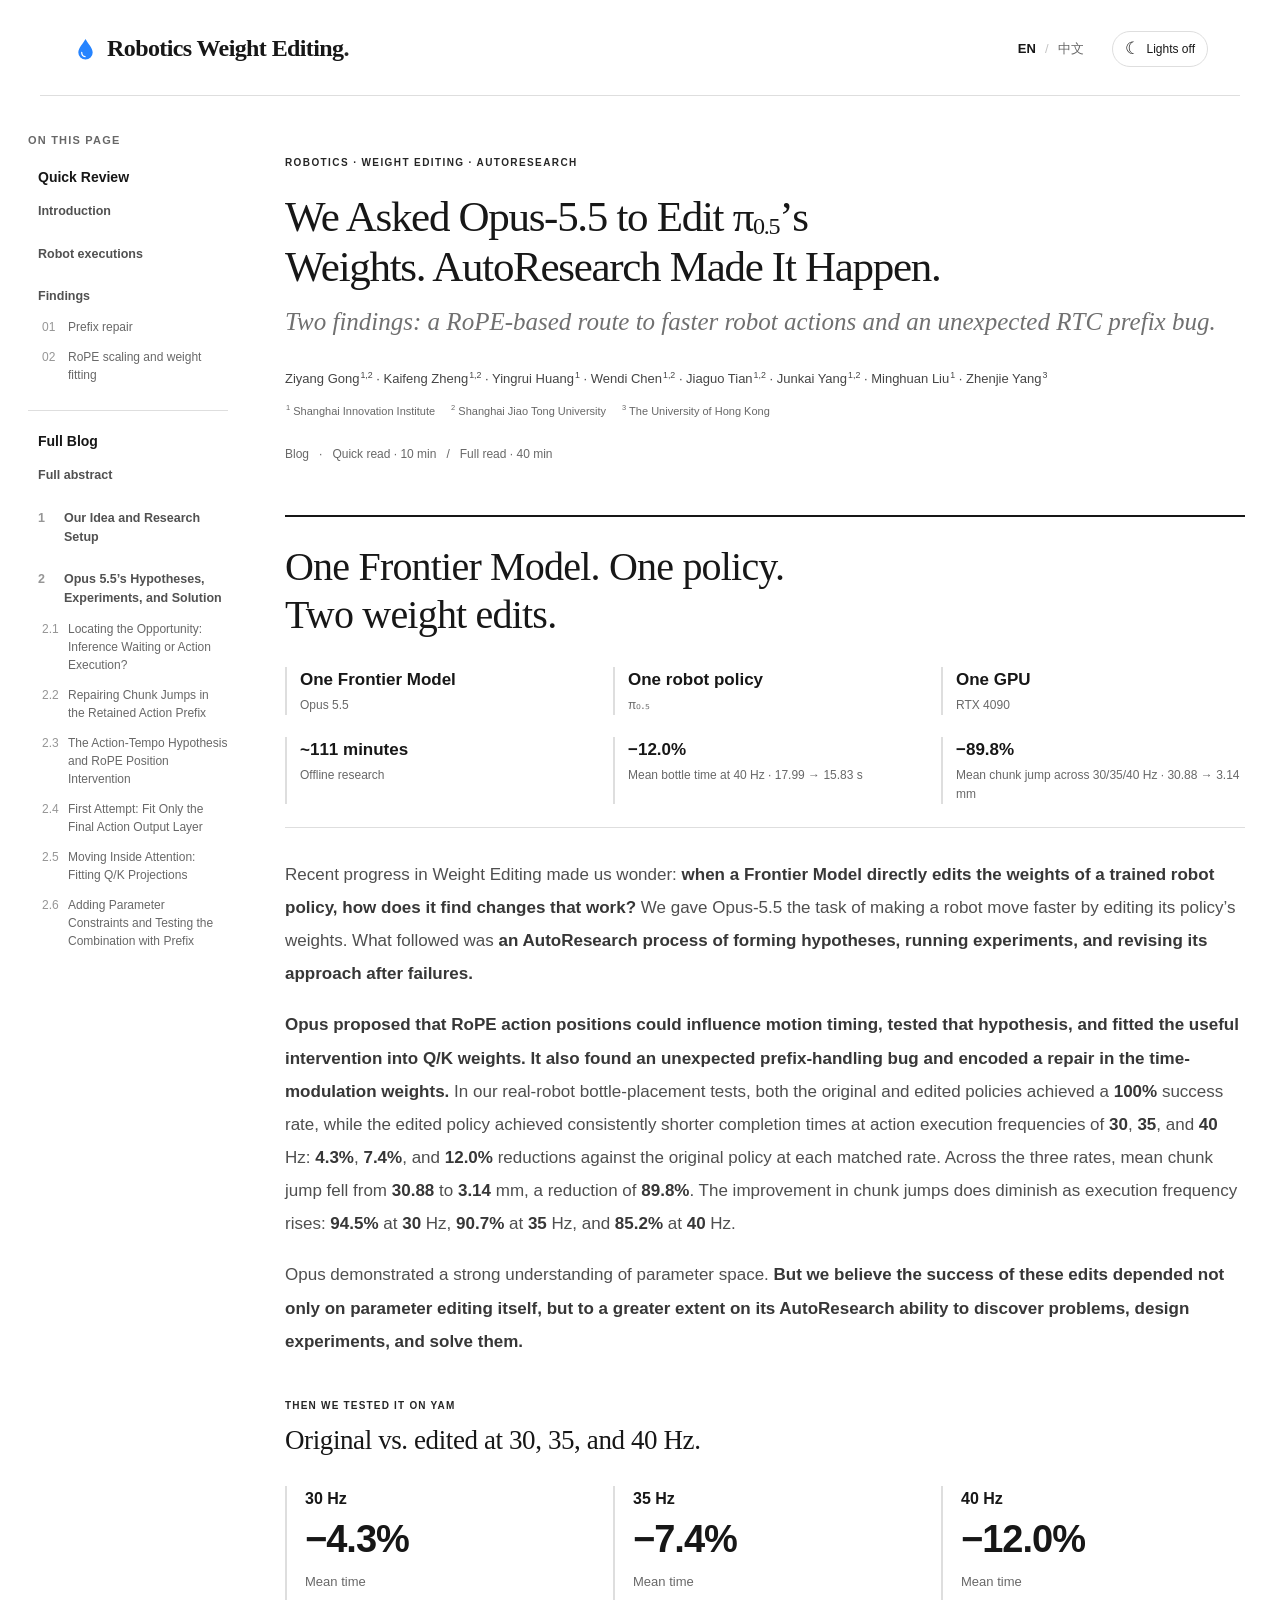
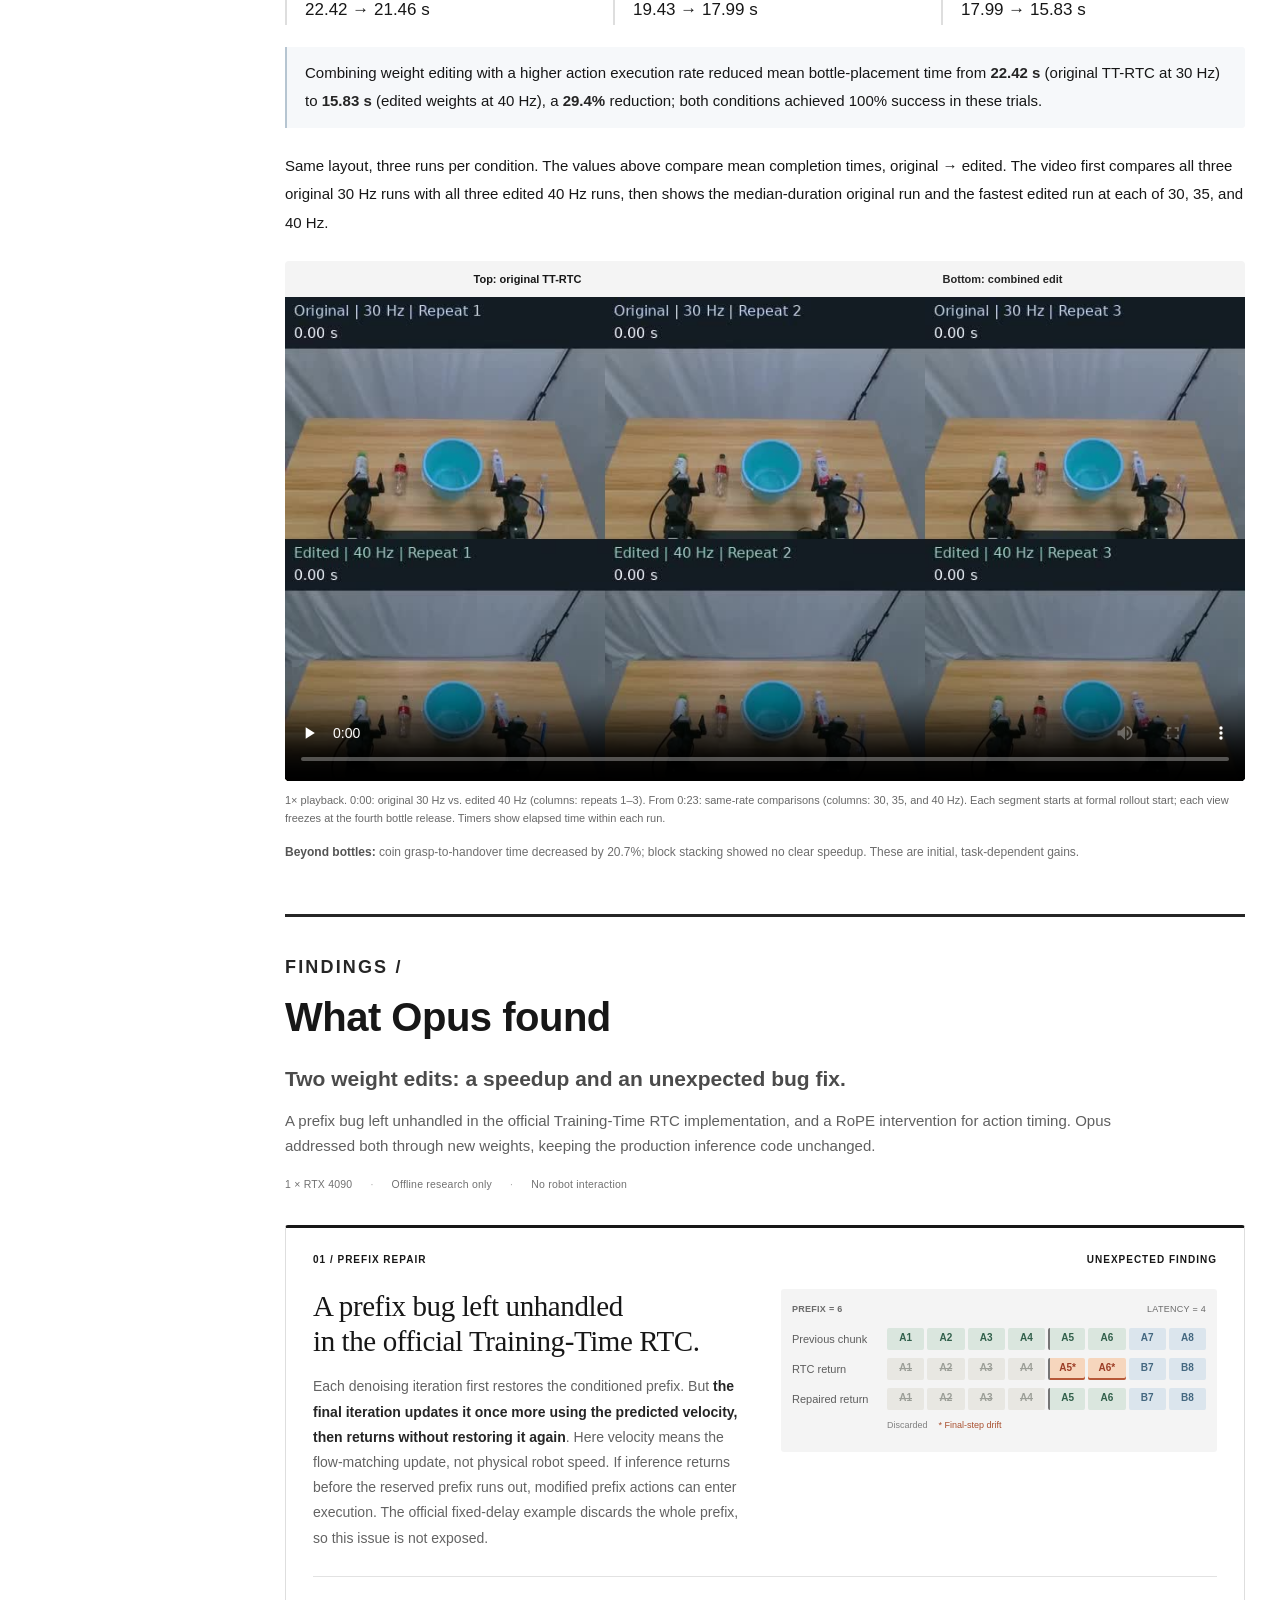
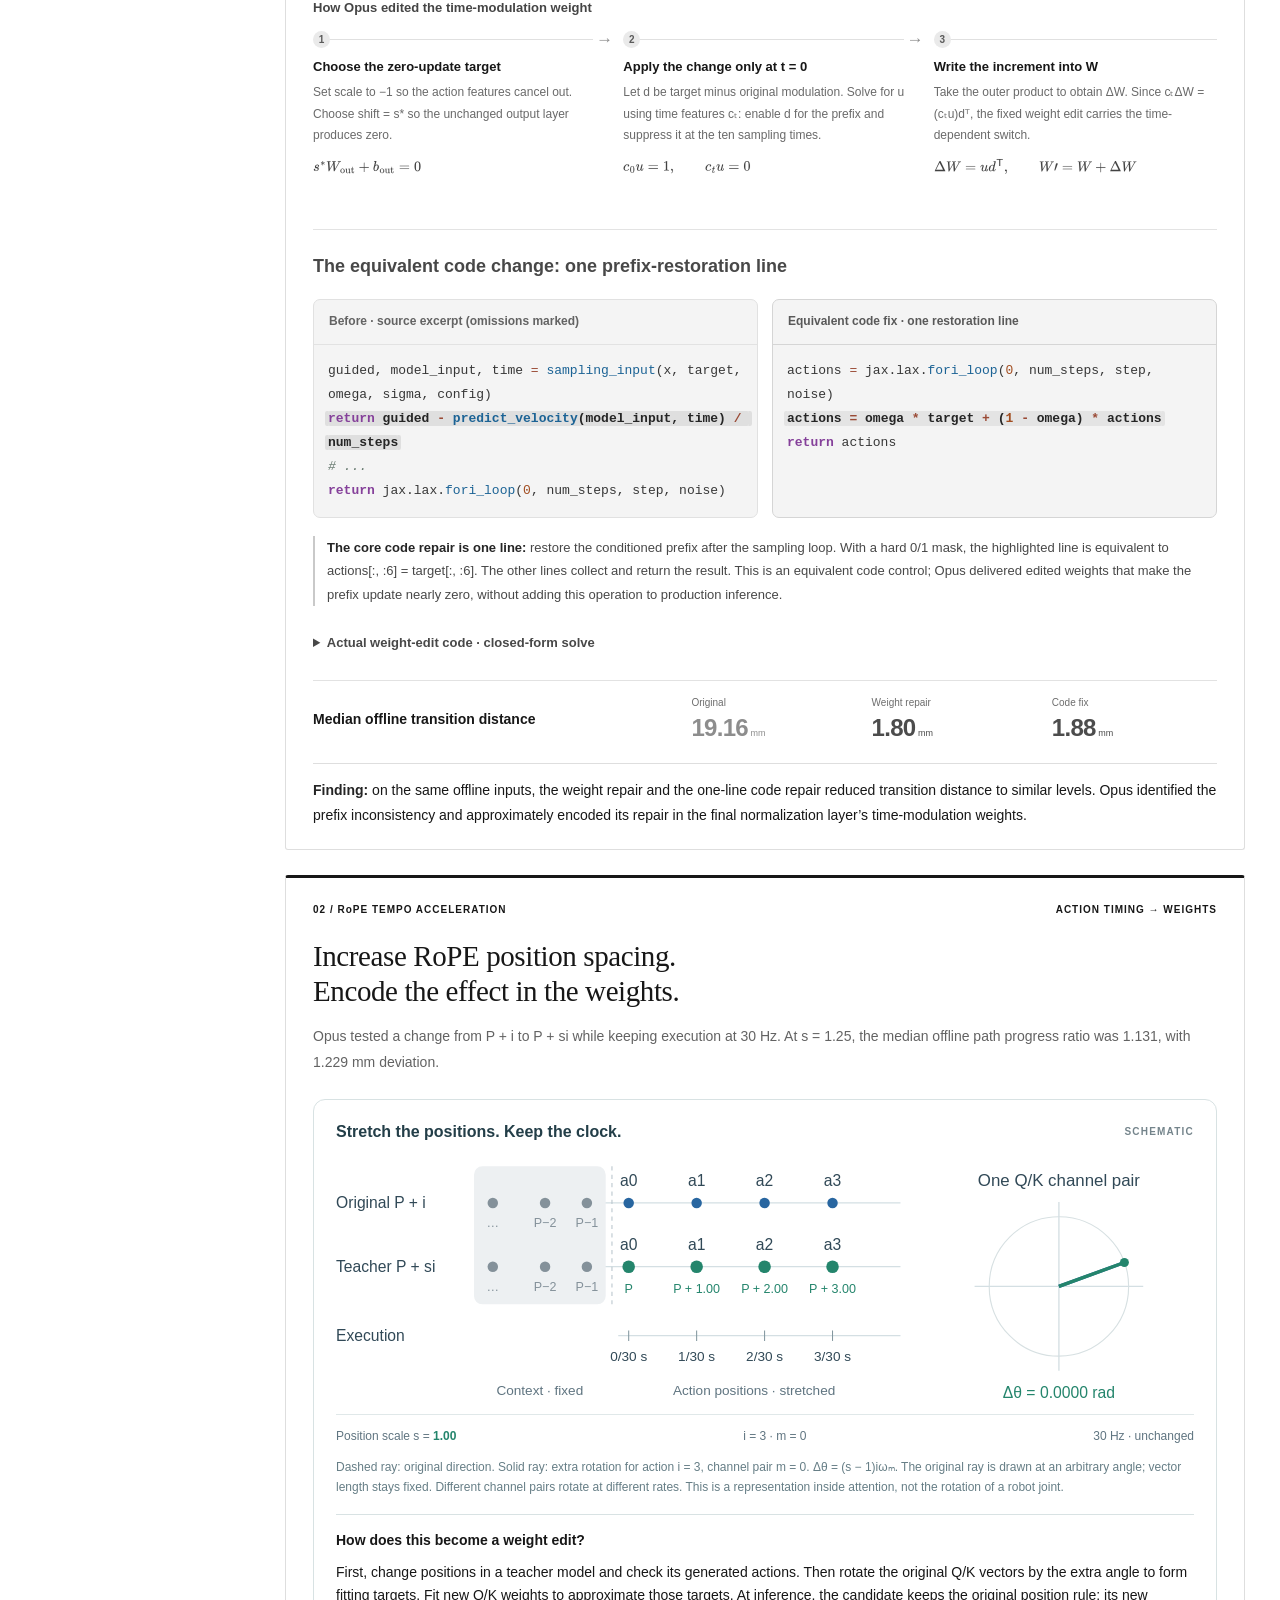
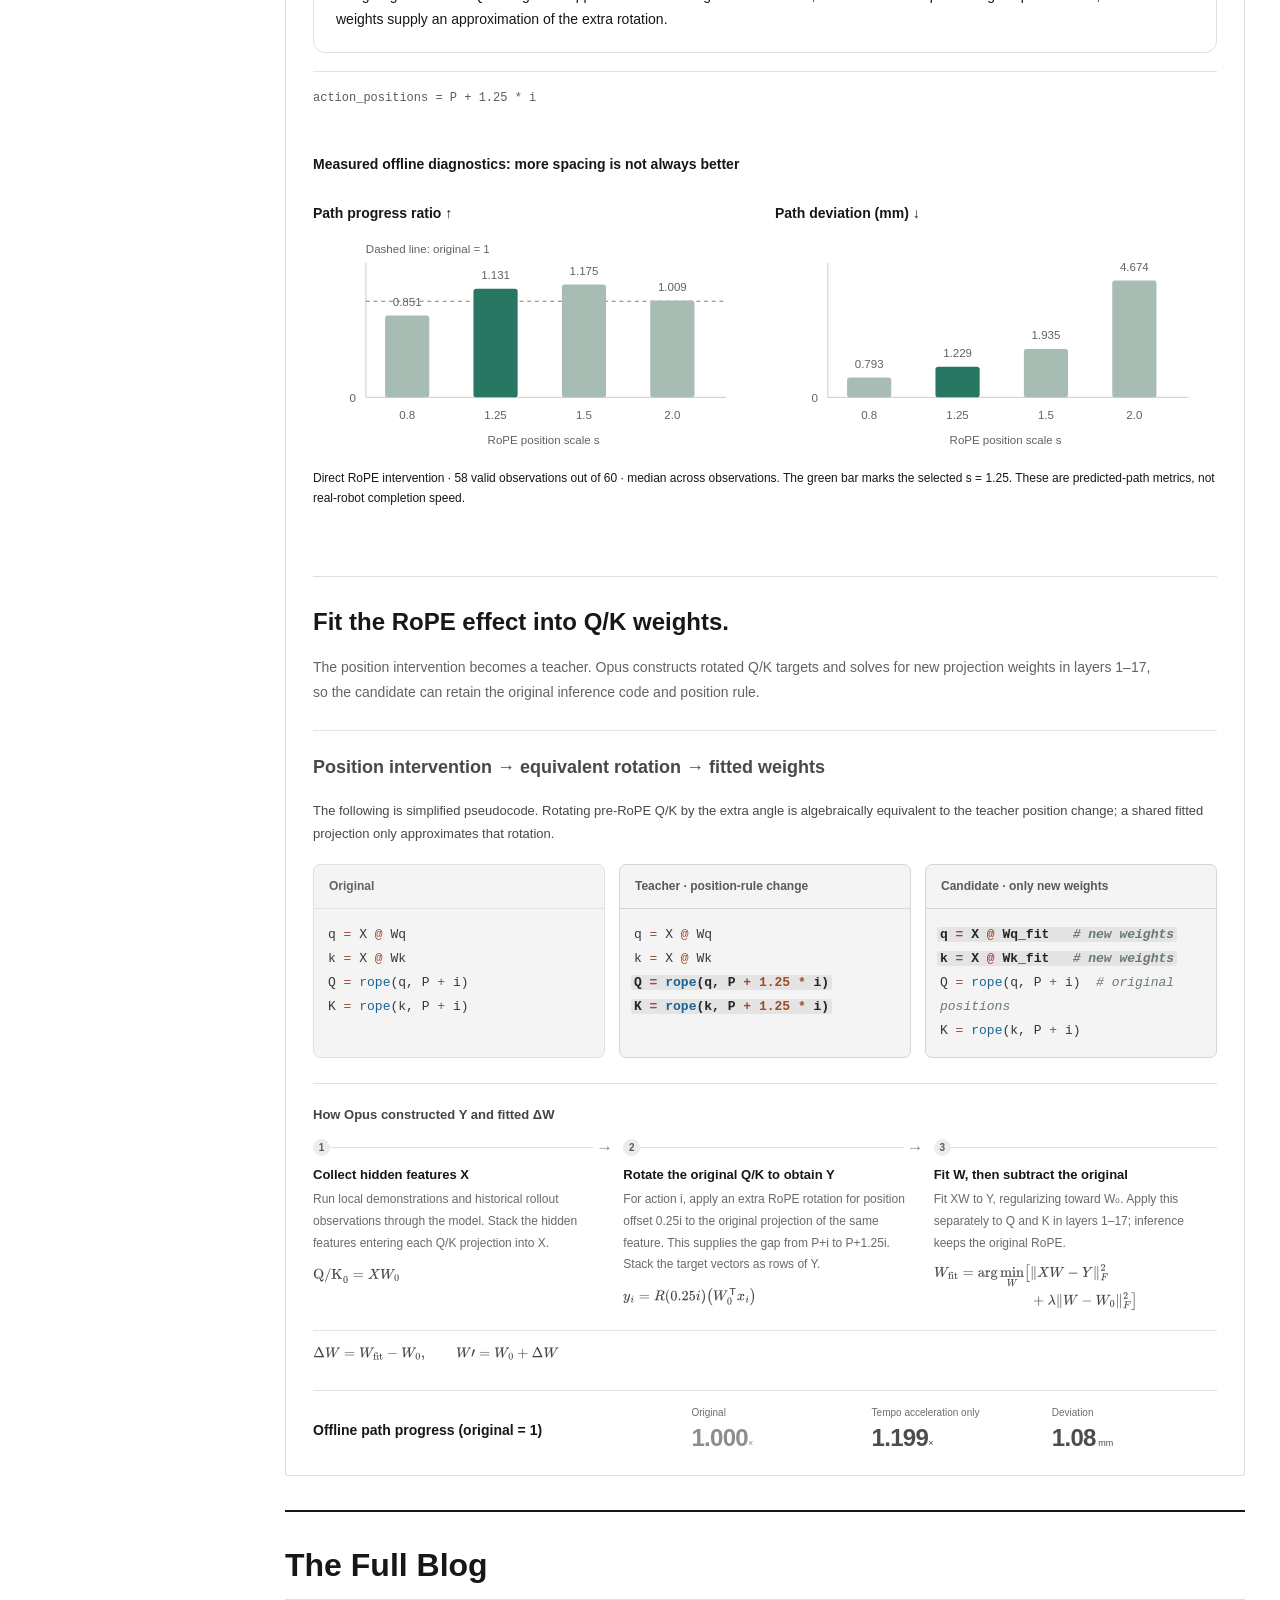
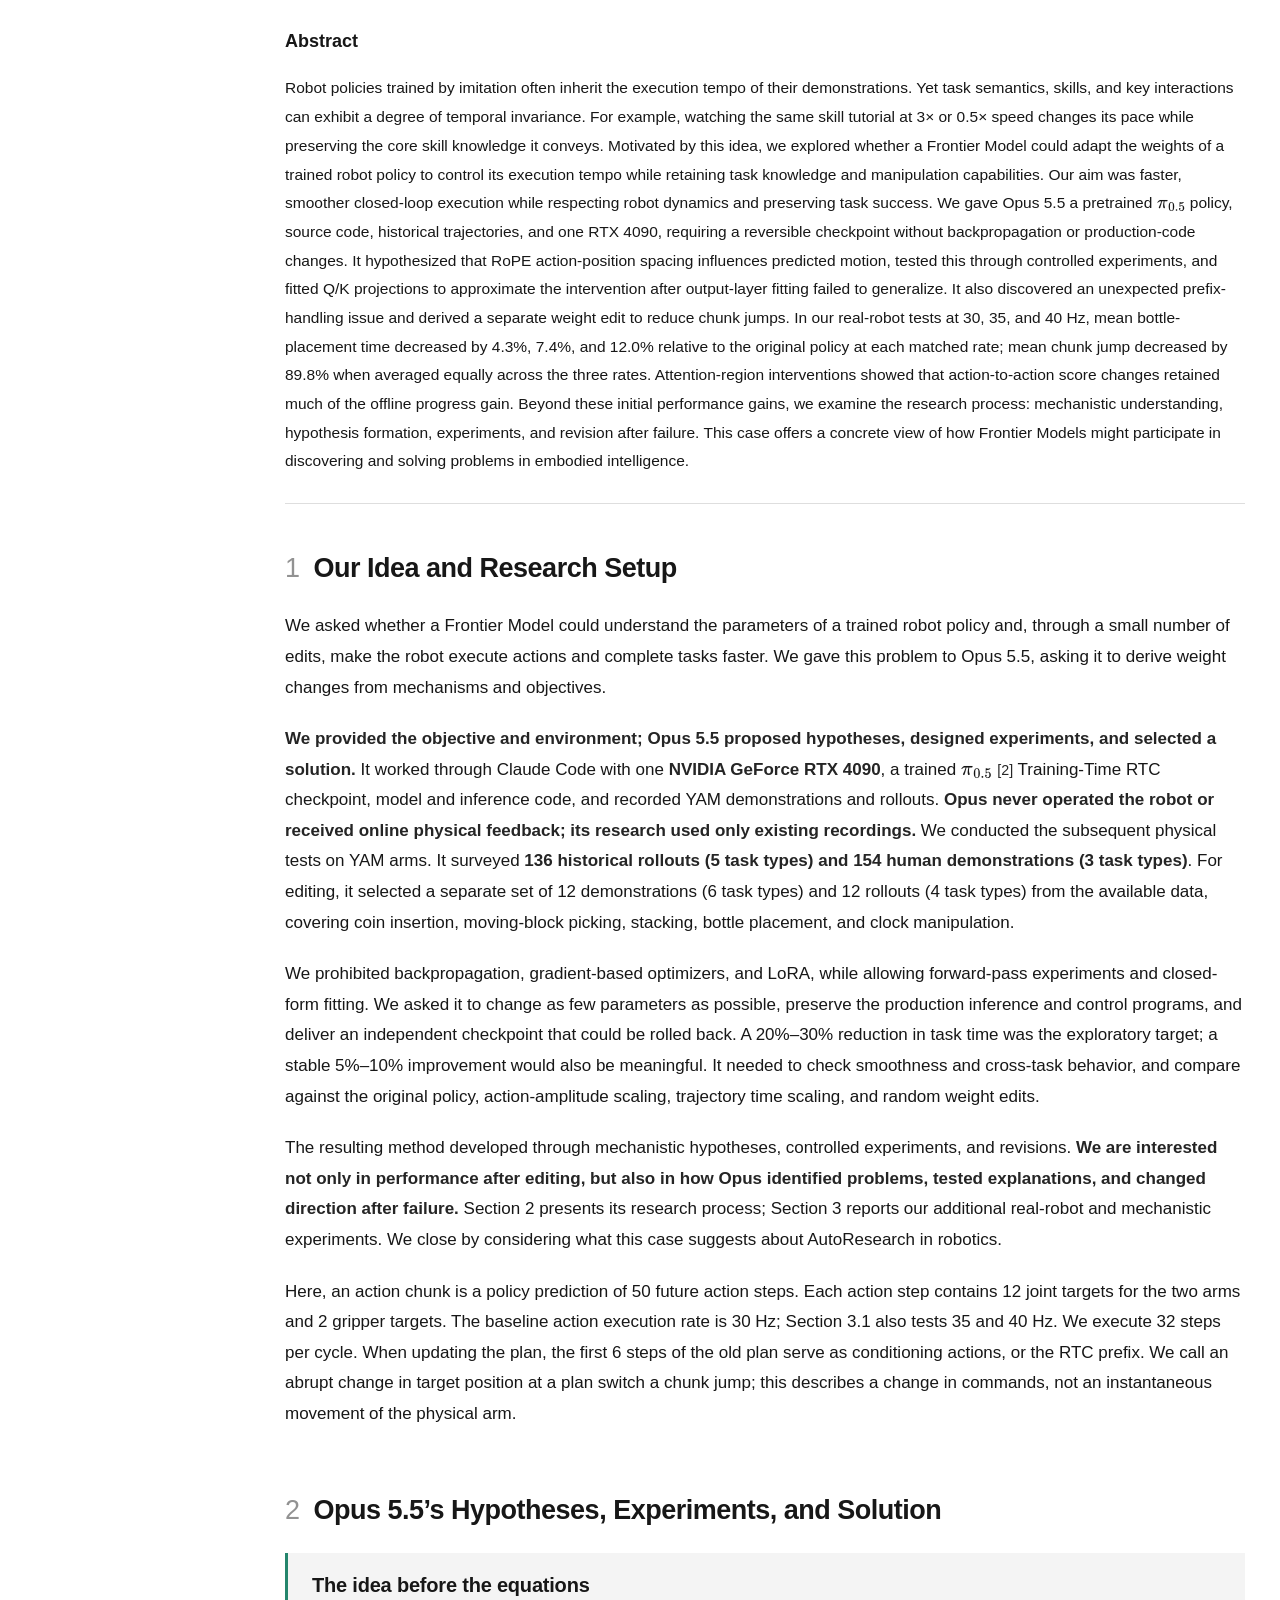
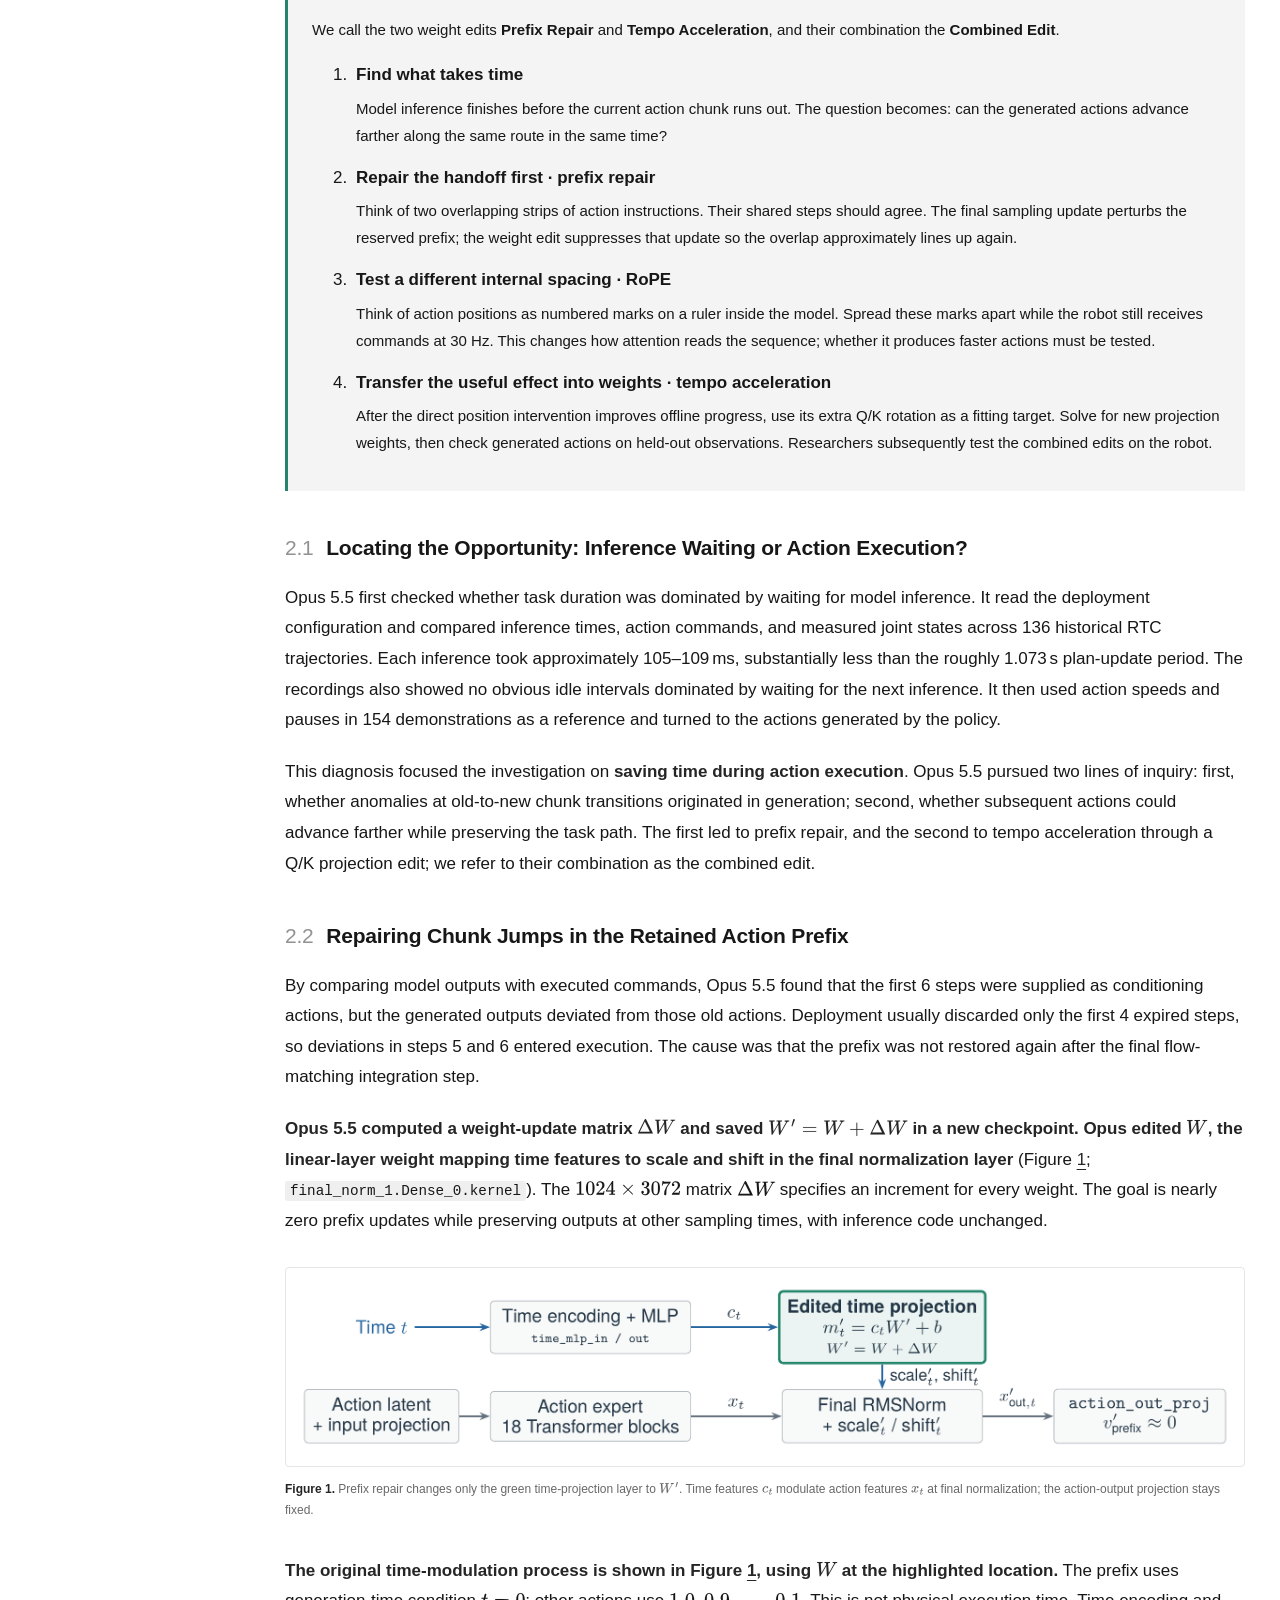
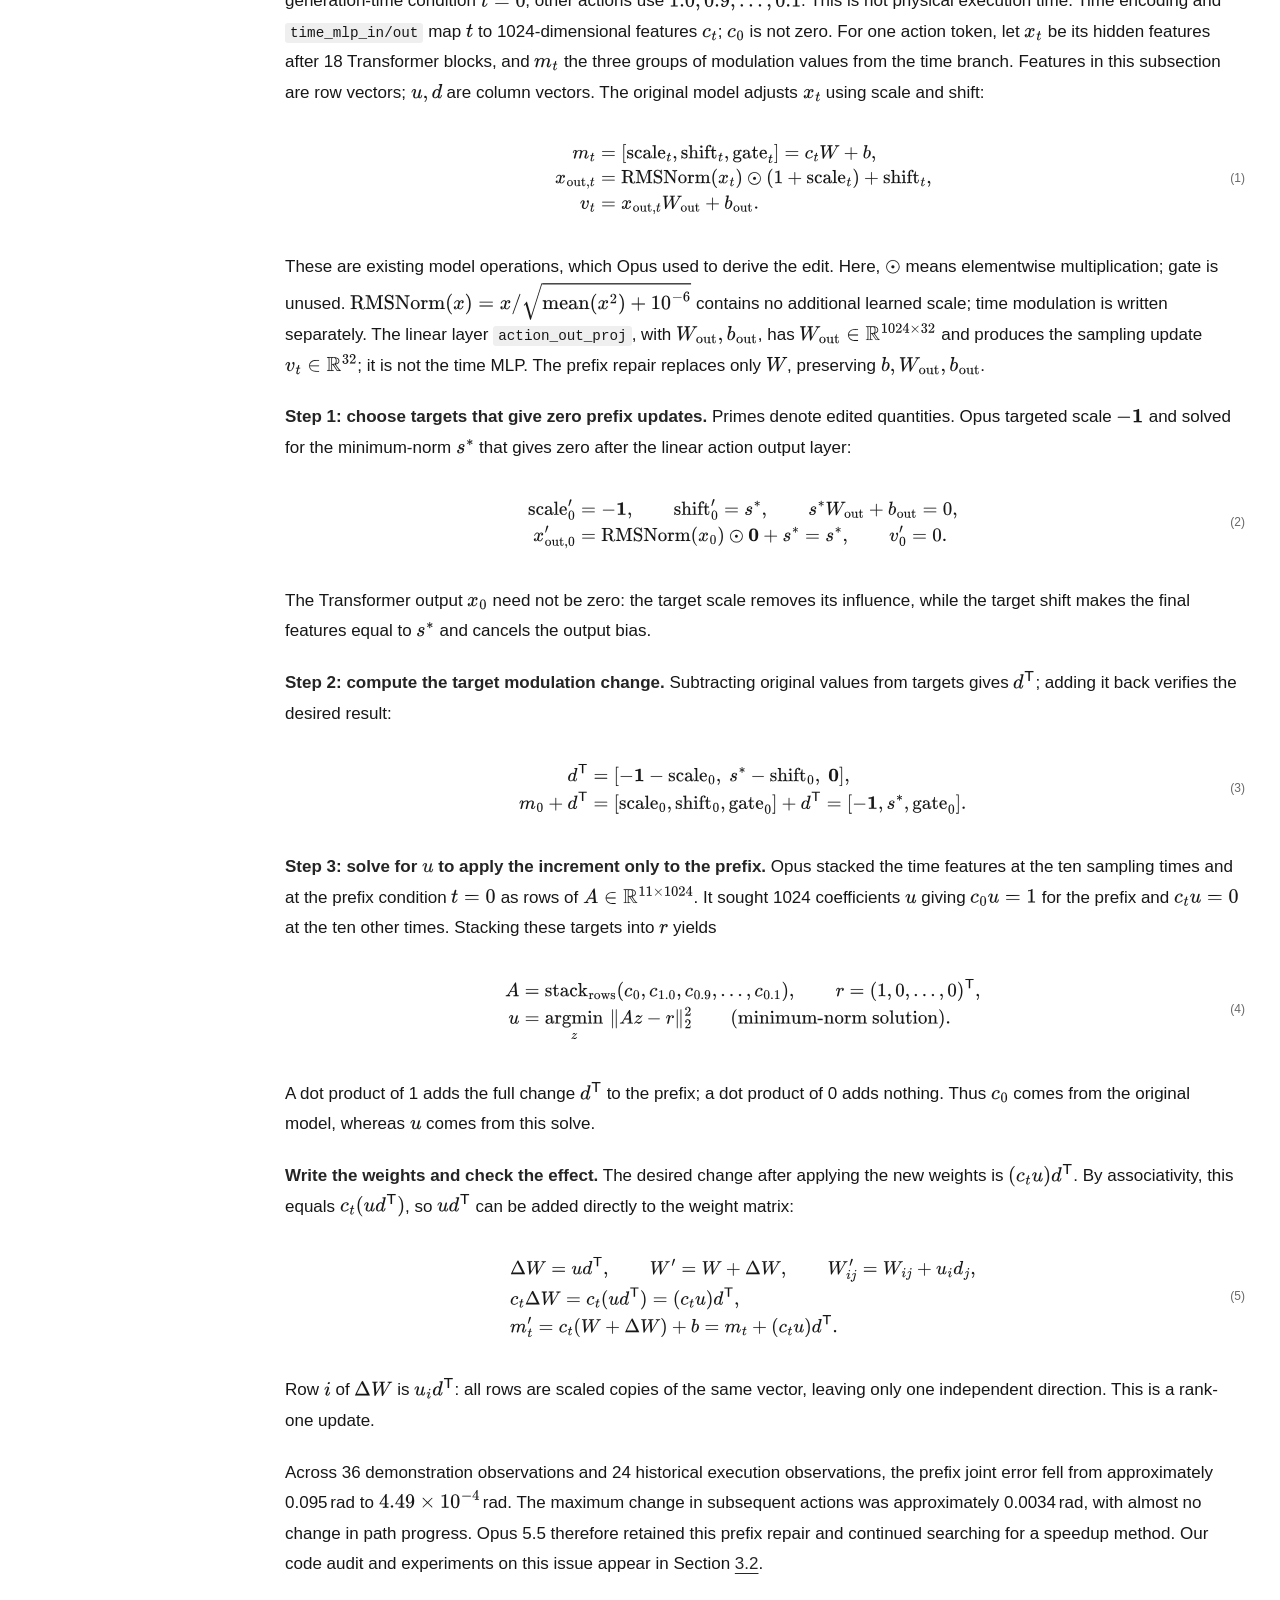
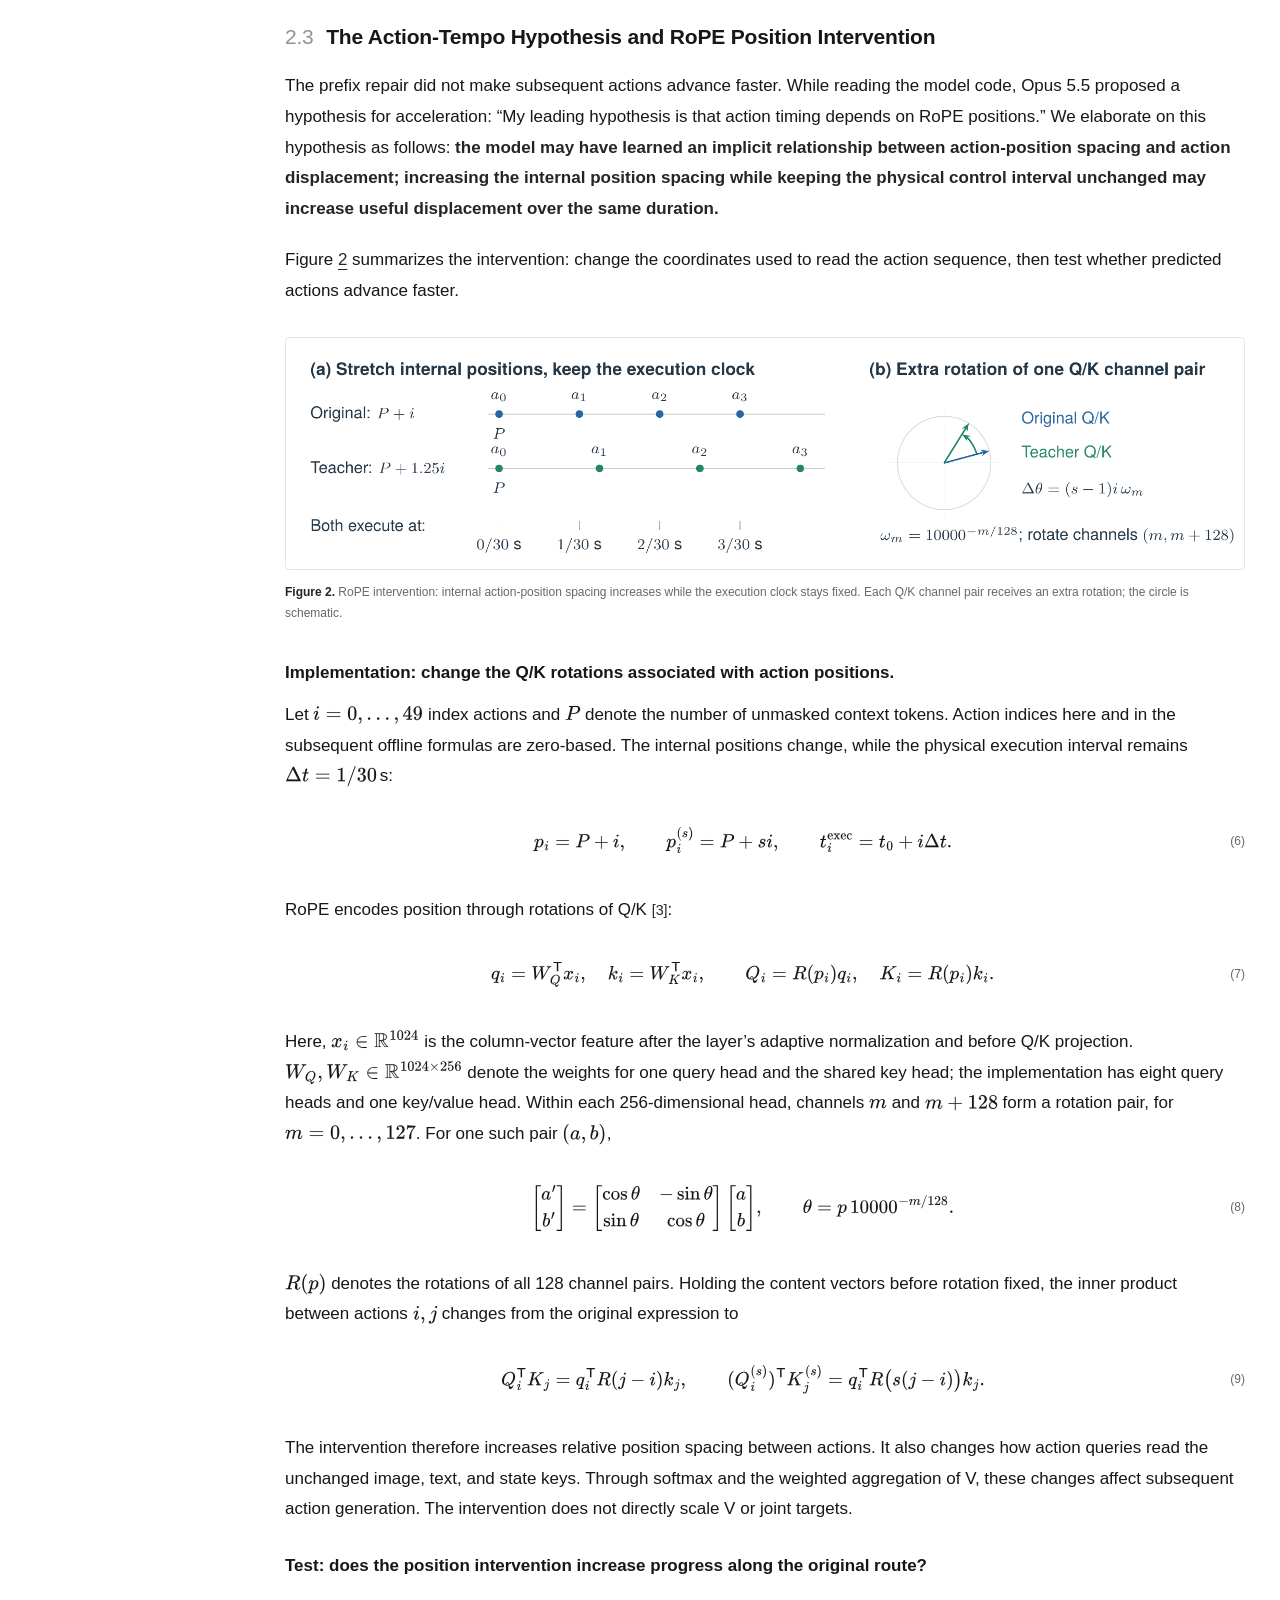
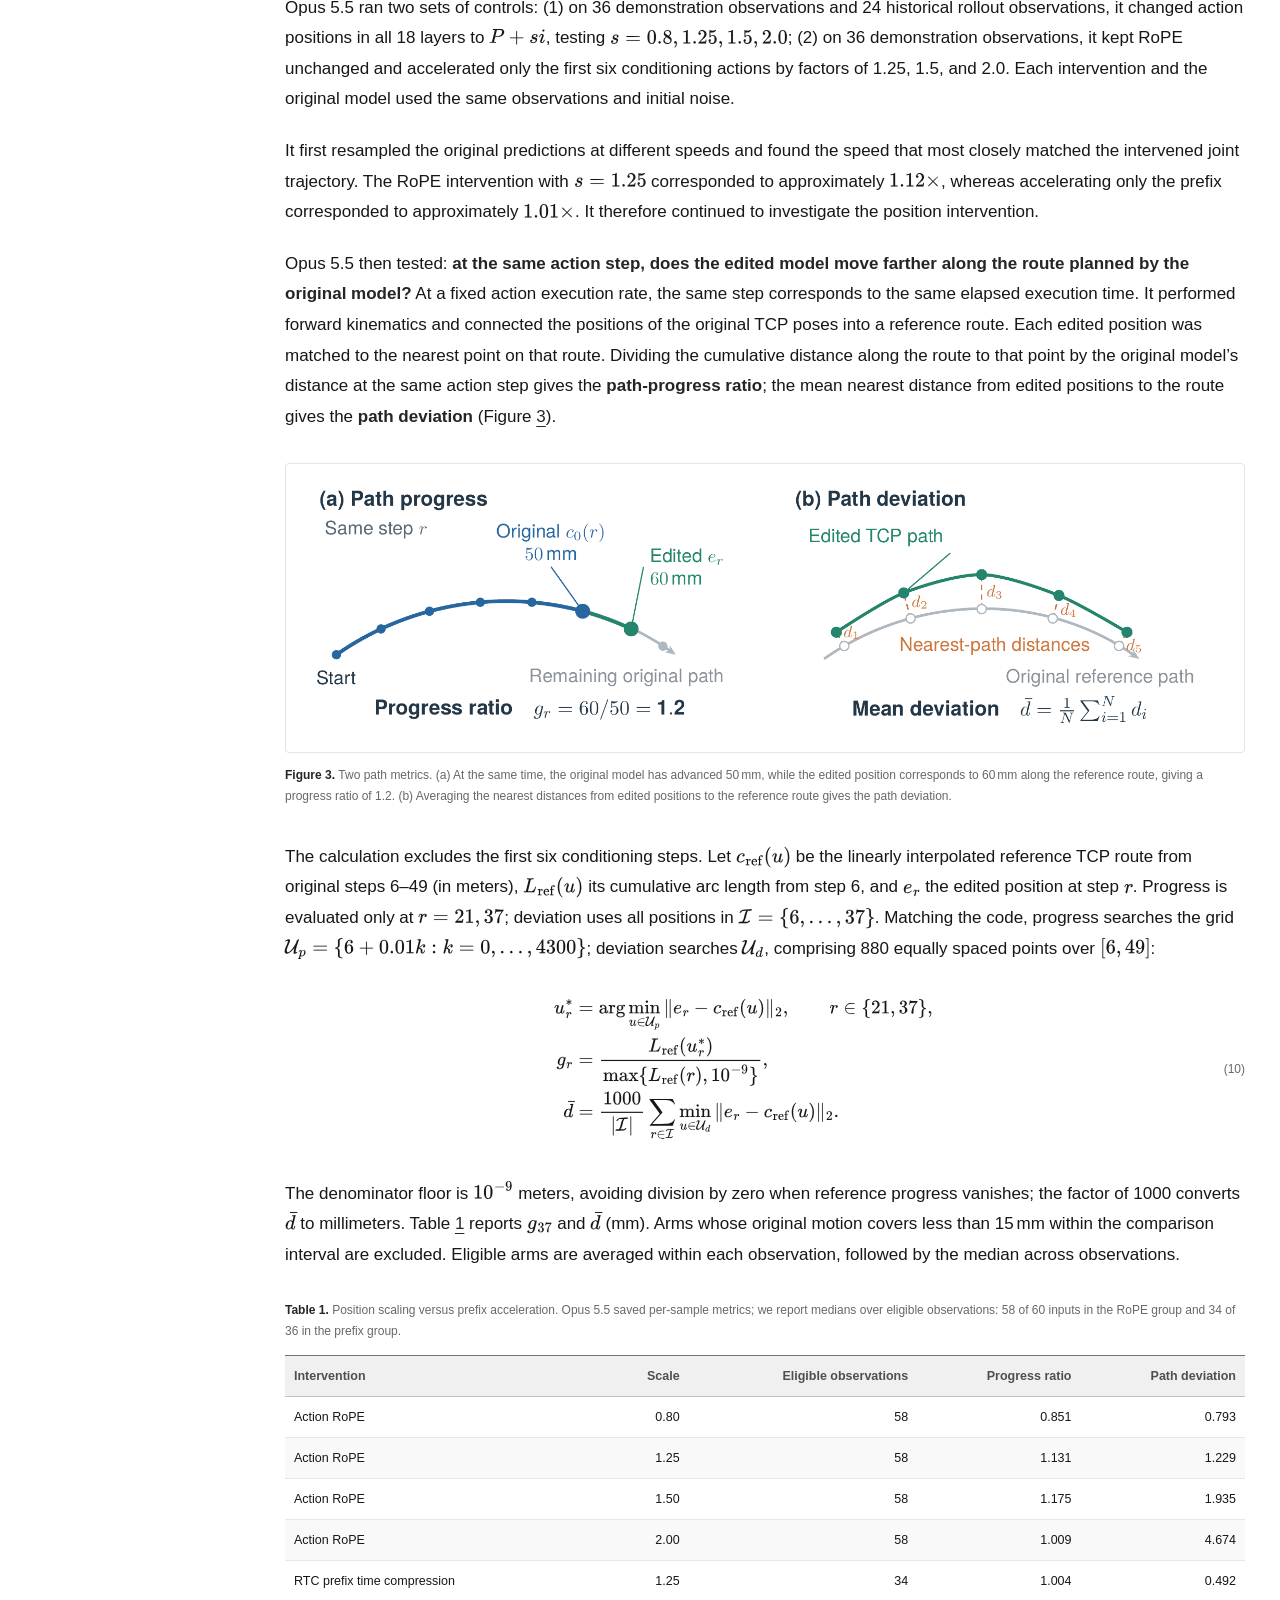
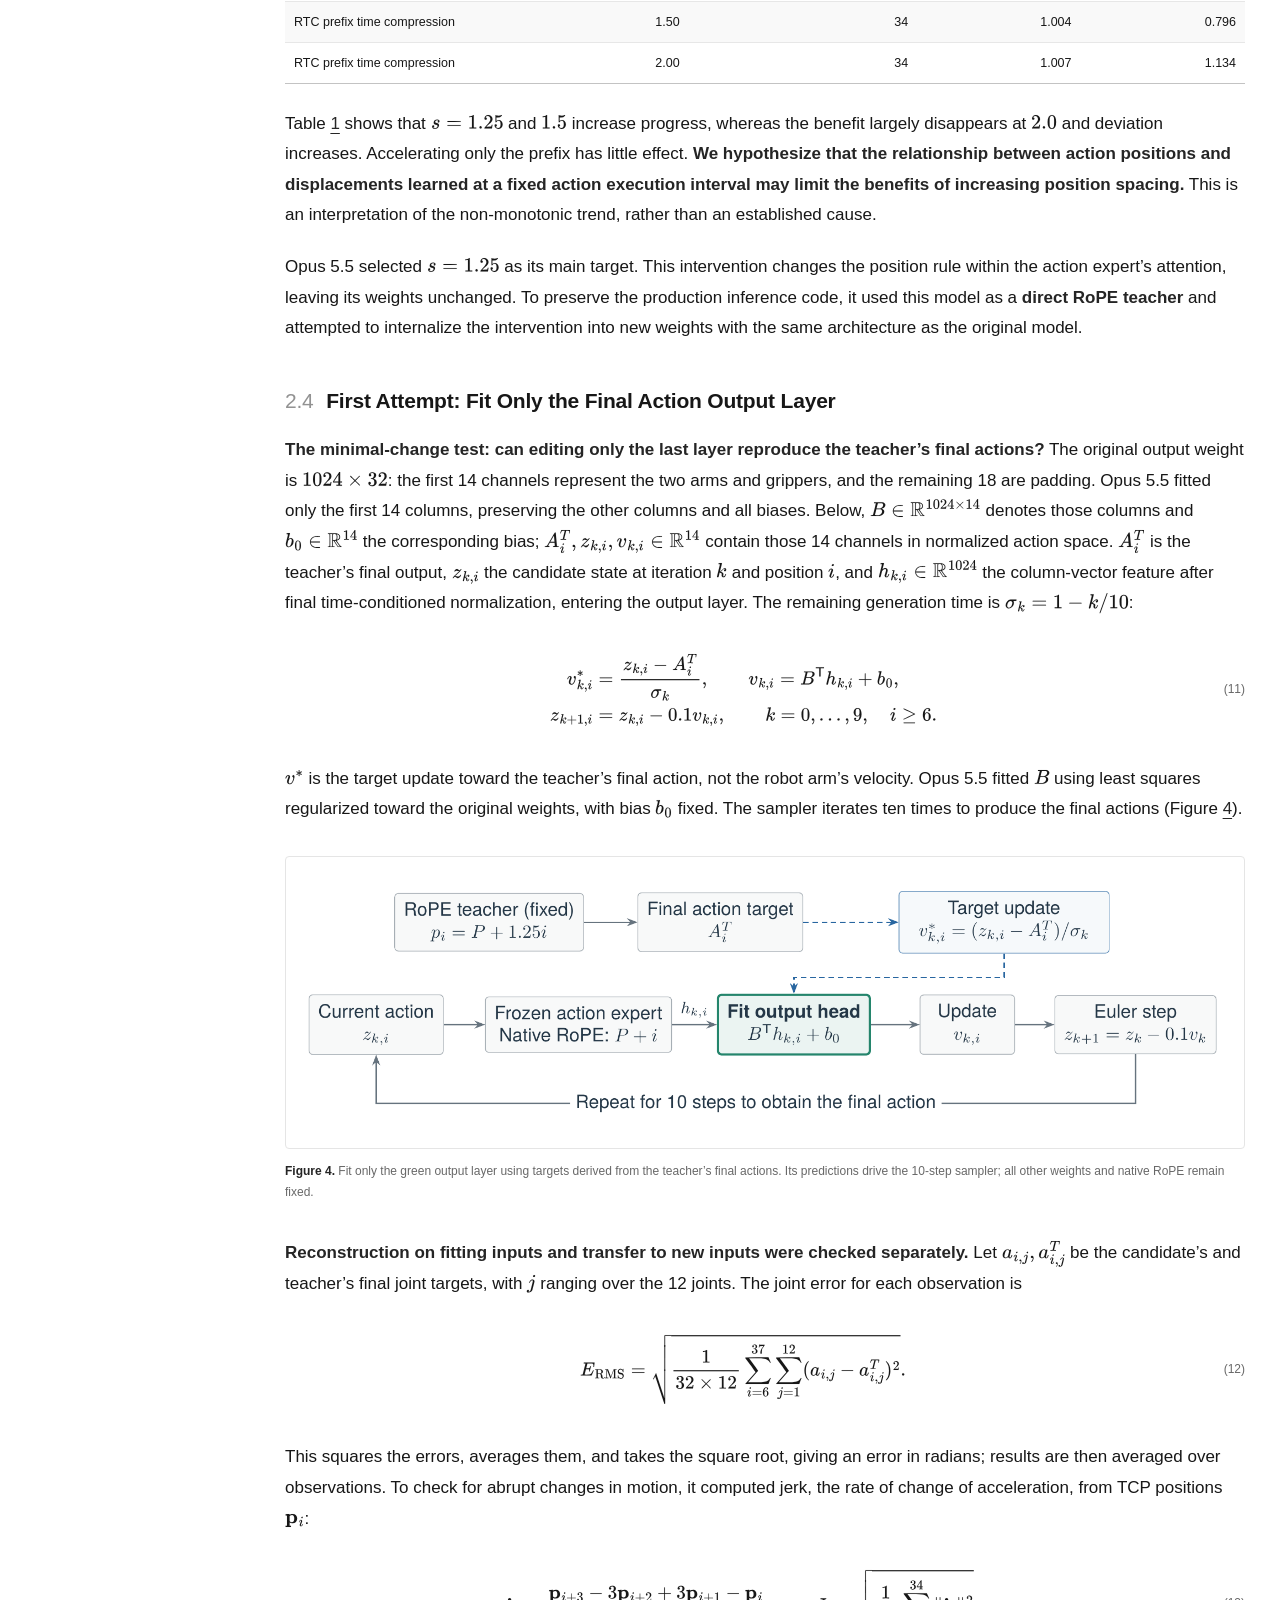
==== commit c0ab0057: "Publish approved wording restorations and remove duplicate RoPE diagram" ====
--- a/index.html
+++ b/index.html
@@ -203,7 +203,7 @@
 <main id="article"><article>
 <header class="article-header"><p class="eyebrow">ROBOTICS · WEIGHT EDITING · AUTORESEARCH</p><h1>We Asked Opus-5.5 to Edit <span class="pi">π<sub>0.5</sub></span>’s Weights. AutoResearch Made It Happen.</h1><p class="subtitle"><em>Two findings: a RoPE-based route to faster robot actions and an unexpected RTC prefix bug.</em></p><div class="authors">Ziyang Gong<sup>1,2</sup> · Kaifeng Zheng<sup>1,2</sup> · Yingrui Huang<sup>1</sup> · Wendi Chen<sup>1,2</sup> · Jiaguo Tian<sup>1,2</sup> · Junkai Yang<sup>1,2</sup> · Minghuan Liu<sup>1</sup> · Zhenjie Yang<sup>3</sup></div><div class="affiliations"><span><sup>1</sup> Shanghai Innovation Institute</span><span><sup>2</sup> Shanghai Jiao Tong University</span><span><sup>3</sup> The University of Hong Kong</span></div><div class="article-meta"><span>Blog</span><span>·</span><span>Quick read · 10 min</span><span>/</span><span>Full read · 40 min</span></div></header>
 
-<section class="article-introduction" id="introduction" aria-label="Introduction"><div class="research-opener"><h2>One Frontier Model. One policy. <br>Two weight edits.</h2><div class="research-facts"><div><b>One Frontier Model</b><span>Opus 5.5</span></div><div><b>One robot policy</b><span>π₀.₅</span></div><div><b>One GPU</b><span>RTX 4090</span></div><div><b>~111 minutes</b><span>Offline research</span></div><div><b>−12.0%</b><span>Mean bottle time at 40 Hz · 17.99 → 15.83 s</span></div><div><b>−89.8%</b><span>Mean chunk jump across 30/35/40 Hz · 30.88 → 3.14 mm</span></div></div></div><p>Recent progress in Weight Editing made us wonder: <strong>when a Frontier Model directly edits the weights of a trained robot policy, how does it find changes that work?</strong> We gave Opus-5.5 the task of making a robot move faster by editing its policy’s weights. What followed was <strong>an AutoResearch process of forming hypotheses, running experiments, and revising its approach after failures.</strong></p><p><strong>Motivation and task requirements.</strong> Our expectations for this experiment are modest: we do not expect simple weight edits to give a policy new task capabilities or substantially improve its generalization. We ask whether <strong>weight editing can improve execution speed, motion smoothness, and transitions between action chunks while preserving the policy’s existing ability to perform the task.</strong> Our task is therefore deliberately scoped: edit a trained policy’s weights so that the robot completes tasks it can already perform more efficiently and with smoother transitions, subject to preserving its ability to complete those tasks.</p><p><strong>Opus proposed that RoPE action positions could influence motion timing, tested that hypothesis, and fitted the useful intervention into Q/K weights. It also found an unexpected prefix-handling bug and encoded a repair in the time-modulation weights.</strong> In our real-robot bottle-placement tests, both the original and edited policies achieved a <strong>100%</strong> success rate, while the edited policy achieved consistently shorter completion times at action execution frequencies of <strong>30</strong>, <strong>35</strong>, and <strong>40</strong> Hz: <strong>4.3%</strong>, <strong>7.4%</strong>, and <strong>12.0%</strong> reductions against the original policy at each matched rate. Across the three rates, mean chunk jump fell from <strong>30.88</strong> to <strong>3.14</strong> mm, a reduction of <strong>89.8%</strong>. The improvement in chunk jumps does diminish as execution frequency rises: <strong>94.5%</strong> at <strong>30</strong> Hz, <strong>90.7%</strong> at <strong>35</strong> Hz, and <strong>85.2%</strong> at <strong>40</strong> Hz.</p><p>Opus demonstrated a strong understanding of parameter space. <strong>But we believe the success of these edits depended not only on parameter editing itself, but to a greater extent on its AutoResearch ability to discover problems, design experiments, and solve them.</strong></p></section>
+<section class="article-introduction" id="introduction" aria-label="Introduction"><div class="research-opener"><h2>One Frontier Model. One policy. <br>Two weight edits.</h2><div class="research-facts"><div><b>One Frontier Model</b><span>Opus 5.5</span></div><div><b>One robot policy</b><span>π₀.₅</span></div><div><b>One GPU</b><span>RTX 4090</span></div><div><b>~111 minutes</b><span>Offline research</span></div><div><b>−12.0%</b><span>Mean bottle time at 40 Hz · 17.99 → 15.83 s</span></div><div><b>−89.8%</b><span>Mean chunk jump across 30/35/40 Hz · 30.88 → 3.14 mm</span></div></div></div><p>Recent progress in Weight Editing made us wonder: <strong>when a Frontier Model directly edits the weights of a trained robot policy, how does it find changes that work?</strong> We gave Opus-5.5 the task of making a robot move faster by editing its policy’s weights. What followed was <strong>an AutoResearch process of forming hypotheses, running experiments, and revising its approach after failures.</strong></p><p><strong>Opus proposed that RoPE action positions could influence motion timing, tested that hypothesis, and fitted the useful intervention into Q/K weights. It also found an unexpected prefix-handling bug and encoded a repair in the time-modulation weights.</strong> In our real-robot bottle-placement tests, both the original and edited policies achieved a <strong>100%</strong> success rate, while the edited policy achieved consistently shorter completion times at action execution frequencies of <strong>30</strong>, <strong>35</strong>, and <strong>40</strong> Hz: <strong>4.3%</strong>, <strong>7.4%</strong>, and <strong>12.0%</strong> reductions against the original policy at each matched rate. Across the three rates, mean chunk jump fell from <strong>30.88</strong> to <strong>3.14</strong> mm, a reduction of <strong>89.8%</strong>. The improvement in chunk jumps does diminish as execution frequency rises: <strong>94.5%</strong> at <strong>30</strong> Hz, <strong>90.7%</strong> at <strong>35</strong> Hz, and <strong>85.2%</strong> at <strong>40</strong> Hz.</p><p>Opus demonstrated a strong understanding of parameter space. <strong>But we believe the success of these edits depended not only on parameter editing itself, but to a greater extent on its AutoResearch ability to discover problems, design experiments, and solve them.</strong></p></section>
 <div class="findings video-intro"><section class="execution-showcase" id="execution" aria-labelledby="execution-title"><div class="execution-heading"><div><p class="finding-eyebrow">THEN WE TESTED IT ON YAM</p><h3 id="execution-title">Original vs. edited at 30, 35, and 40 Hz.</h3></div></div>
 <div class="frequency-results"><div><b>30 Hz</b><strong>−4.3%</strong><span>Mean time</span><p>22.42 → 21.46 s</p></div><div><b>35 Hz</b><strong>−7.4%</strong><span>Mean time</span><p>19.43 → 17.99 s</p></div><div><b>40 Hz</b><strong>−12.0%</strong><span>Mean time</span><p>17.99 → 15.83 s</p></div></div>
 <p class="frequency-explanation cross-rate-note">Combining weight editing with a higher action execution rate reduced mean bottle-placement time from <strong>22.42 s</strong> (original TT-RTC at 30 Hz) to <strong>15.83 s</strong> (edited weights at 40 Hz), a <strong>29.4%</strong> reduction; both conditions achieved 100% success in these trials.</p>
@@ -270,7 +270,6 @@
 <p class="rope-demo-note">Dashed ray: original direction. Solid ray: extra rotation for action i = 3, channel pair m = 0. Δθ = (s − 1)iωₘ. The original ray is drawn at an arbitrary angle; vector length stays fixed. Different channel pairs rotate at different rates. This is a representation inside attention, not the rotation of a robot joint.</p>
 <div class="rope-weight-story"><b>How does this become a weight edit?</b><p>First, change positions in a teacher model and check its generated actions. Then rotate the original Q/K vectors by the extra angle to form fitting targets. Fit new Q/K weights to approximate those targets. At inference, the candidate keeps the original position rule; its new weights supply an approximation of the extra rotation.</p></div>
 </div>
-<a class="rope-demo-fallback" href="assets/rope-position.png"><img src="assets/rope-position.png" alt="RoPE position spacing increases while the execution clock stays fixed." loading="lazy" decoding="async"></a>
 </figure>
 <div class="code-equivalent"><code>action_positions = P + 1.25 * i</code></div>
 <div class="diagnostic-charts"><h4>Measured offline diagnostics: more spacing is not always better</h4><div class="chart-pair"><div><h5>Path progress ratio ↑</h5><svg viewBox="0 0 460 225" role="img" aria-label="Path progress ratio ↑"><path d="M55 30 V170 H430" stroke="#c5cec8" fill="none"></path><text x="38" y="175">0</text><path d="M55 70 H430" stroke="#9b6b55" stroke-dasharray="4 4"></path><text x="55" y="20">Dashed line: original = 1</text><rect x="75" y="84.9" width="46" height="85.1" rx="3" fill="#a7bcb3"><title>s=0.8: 0.851 ×</title></rect><text x="98" y="74.9" text-anchor="middle">0.851</text><text x="98" y="193" text-anchor="middle">0.8</text><rect x="167" y="56.900000000000006" width="46" height="113.1" rx="3" fill="#287763"><title>s=1.25: 1.131 ×</title></rect><text x="190" y="46.900000000000006" text-anchor="middle">1.131</text><text x="190" y="193" text-anchor="middle">1.25</text><rect x="259" y="52.5" width="46" height="117.5" rx="3" fill="#a7bcb3"><title>s=1.5: 1.175 ×</title></rect><text x="282" y="42.5" text-anchor="middle">1.175</text><text x="282" y="193" text-anchor="middle">1.5</text><rect x="351" y="69.10000000000001" width="46" height="100.89999999999999" rx="3" fill="#a7bcb3"><title>s=2.0: 1.009 ×</title></rect><text x="374" y="59.10000000000001" text-anchor="middle">1.009</text><text x="374" y="193" text-anchor="middle">2.0</text><text x="240" y="219" text-anchor="middle">RoPE position scale s</text></svg></div><div><h5>Path deviation (mm) ↓</h5><svg viewBox="0 0 460 225" role="img" aria-label="Path deviation (mm) ↓"><path d="M55 30 V170 H430" stroke="#c5cec8" fill="none"></path><text x="38" y="175">0</text><rect x="75" y="149.382" width="46" height="20.618000000000002" rx="3" fill="#a7bcb3"><title>s=0.8: 0.793 mm</title></rect><text x="98" y="139.382" text-anchor="middle">0.793</text><text x="98" y="193" text-anchor="middle">0.8</text><rect x="167" y="138.046" width="46" height="31.954" rx="3" fill="#287763"><title>s=1.25: 1.229 mm</title></rect><text x="190" y="128.046" text-anchor="middle">1.229</text><text x="190" y="193" text-anchor="middle">1.25</text><rect x="259" y="119.69" width="46" height="50.31" rx="3" fill="#a7bcb3"><title>s=1.5: 1.935 mm</title></rect><text x="282" y="109.69" text-anchor="middle">1.935</text><text x="282" y="193" text-anchor="middle">1.5</text><rect x="351" y="48.475999999999985" width="46" height="121.52400000000002" rx="3" fill="#a7bcb3"><title>s=2.0: 4.674 mm</title></rect><text x="374" y="38.475999999999985" text-anchor="middle">4.674</text><text x="374" y="193" text-anchor="middle">2.0</text><text x="240" y="219" text-anchor="middle">RoPE position scale s</text></svg></div></div><p>Direct RoPE intervention · 58 valid observations out of 60 · median across observations. The green bar marks the selected s = 1.25. These are predicted-path metrics, not real-robot completion speed.</p></div>
@@ -293,13 +292,12 @@
 </section>
 <details class="mobile-toc"><summary>On this page</summary><nav aria-label="Table of contents"><div class="toc-group"><h2 class="toc-group-title">Quick Review</h2><ol class="toc"><li class="toc-level-1"><a href="#introduction"><span></span>Introduction</a></li><li class="toc-level-1"><a href="#execution"><span></span>Robot executions</a></li><li class="toc-level-1"><a href="#tldr"><span></span>Findings</a></li><li class="toc-level-2"><a href="#rtc-finding-title"><span>01</span>Prefix repair</a></li><li class="toc-level-2"><a href="#rope-finding-title"><span>02</span>RoPE scaling and weight fitting</a></li></ol></div><div class="toc-group"><h2 class="toc-group-title">Full Blog</h2><ol class="toc"><li class="toc-level-1"><a href="#abstract"><span></span>Full abstract</a></li><li class="toc-level-1"><a href="#s1"><span>1</span>Our Idea and Research Setup</a></li><li class="toc-level-1"><a href="#s2"><span>2</span>Opus 5.5’s Hypotheses, Experiments, and Solution</a></li><li class="toc-level-2"><a href="#s2-1"><span>2.1</span>Locating the Opportunity: Inference Waiting or Action Execution?</a></li><li class="toc-level-2"><a href="#s2-2"><span>2.2</span>Repairing Chunk Jumps in the Retained Action Prefix</a></li><li class="toc-level-2"><a href="#s2-3"><span>2.3</span>The Action-Tempo Hypothesis and RoPE Position Intervention</a></li><li class="toc-level-2"><a href="#s2-4"><span>2.4</span>First Attempt: Fit Only the Final Action Output Layer</a></li><li class="toc-level-2"><a href="#s2-5"><span>2.5</span>Moving Inside Attention: Fitting Q/K Projections</a></li><li class="toc-level-2"><a href="#s2-6"><span>2.6</span>Adding Parameter Constraints and Testing the Combination with Prefix Repair</a></li><li class="toc-level-2"><a href="#s2-7"><span>2.7</span>Deliverables and Research Cost</a></li><li class="toc-level-1"><a href="#s3"><span>3</span>Our Follow-up Experiments and Analysis</a></li><li class="toc-level-2"><a href="#s3-1"><span>3.1</span>Real-Robot Experiments: Task Time and Action Quality</a></li><li class="toc-level-2"><a href="#s3-2"><span>3.2</span>Repairing Prefix Consistency in Parameter Space</a></li><li class="toc-level-2"><a href="#s3-3"><span>3.3</span>Mechanism Analysis: Which Attention Changes Preserve the Progress Gain?</a></li><li class="toc-level-1"><a href="#closing-thoughts"><span></span>Closing Thoughts</a></li><li class="toc-level-1"><a href="#references"><span></span>References</a></li><li class="toc-level-1"><a href="#bibtex"><span></span>BibTeX</a></li><li class="toc-level-1"><a href="#original-prompt"><span></span>Original research prompt</a></li></ol></div></nav></details>
 <section class="full-blog-intro" aria-labelledby="full-blog-title"><h2 id="full-blog-title">The Full Blog</h2></section>
-<section class="abstract" id="abstract" aria-labelledby="abstract-title"><h3 id="abstract-title">Abstract</h3><p>Robot policies trained by imitation often inherit the execution tempo of their demonstrations. Yet task semantics, skills, and key interactions can exhibit a degree of temporal invariance. For example, watching the same skill tutorial at 3× or 0.5× speed changes its pace while preserving the core skill knowledge it conveys. Motivated by this idea, we explored whether a Frontier Model could adapt the weights of a trained robot policy to control its execution tempo while retaining task knowledge and manipulation capabilities. Our aim was faster, smoother closed-loop execution while respecting robot dynamics and preserving task success. The scope was to improve the execution quality of existing skills; we did not expect simple parameter edits to confer new task capabilities or substantially improve generalization. We gave Opus 5.5 a pretrained <span class="math inline"><mjx-container class="MathJax" jax="SVG" data-tex="\pi_{0.5}" style="position: relative;"><svg xmlns="http://www.w3.org/2000/svg" width="3.522ex" height="1.35ex" role="img" focusable="false" viewBox="0 -431 1556.7 596.6" xmlns:xlink="http://www.w3.org/1999/xlink" aria-hidden="true" style="vertical-align: -0.375ex;"><g stroke="currentColor" fill="currentColor" stroke-width="0" transform="scale(1,-1)"><g data-mml-node="math"><g data-mml-node="msub"><g data-mml-node="mi"><use data-c="1D70B" xlink:href="#MJX-TEX-I-1D70B"></use></g><g data-mml-node="TeXAtom" transform="translate(603,-150) scale(0.707)" data-mjx-texclass="ORD"><g data-mml-node="mn"><use data-c="30" xlink:href="#MJX-TEX-N-30"></use><use data-c="2E" xlink:href="#MJX-TEX-N-2E" transform="translate(500,0)"></use><use data-c="35" xlink:href="#MJX-TEX-N-35" transform="translate(778,0)"></use></g></g></g></g></g></svg><mjx-assistive-mml unselectable="on" display="inline"><math xmlns="http://www.w3.org/1998/Math/MathML"><msub><mi>π</mi><mrow data-mjx-texclass="ORD"><mn>0.5</mn></mrow></msub></math></mjx-assistive-mml></mjx-container></span> policy, source code, historical trajectories, and one RTX 4090, requiring a reversible checkpoint without backpropagation or production-code changes. It hypothesized that RoPE action-position spacing influences predicted motion, tested this through controlled experiments, and fitted Q/K projections to approximate the intervention after output-layer fitting failed to generalize. It also discovered an unexpected prefix-handling issue and derived a separate weight edit to reduce chunk jumps. In our real-robot tests at 30, 35, and 40 Hz, mean bottle-placement time decreased by 4.3%, 7.4%, and 12.0% relative to the original policy at each matched rate; mean chunk jump decreased by 89.8% when averaged equally across the three rates. Attention-region interventions showed that action-to-action score changes retained much of the offline progress gain. Beyond these initial performance gains, we examine the research process: mechanistic understanding, hypothesis formation, experiments, and revision after failure. This case offers a concrete view of how Frontier Models might participate in discovering and solving problems in embodied intelligence.</p>
+<section class="abstract" id="abstract" aria-labelledby="abstract-title"><h3 id="abstract-title">Abstract</h3><p>Robot policies trained by imitation often inherit the execution tempo of their demonstrations. Yet task semantics, skills, and key interactions can exhibit a degree of temporal invariance. For example, watching the same skill tutorial at 3× or 0.5× speed changes its pace while preserving the core skill knowledge it conveys. Motivated by this idea, we explored whether a Frontier Model could adapt the weights of a trained robot policy to control its execution tempo while retaining task knowledge and manipulation capabilities. Our aim was faster, smoother closed-loop execution while respecting robot dynamics and preserving task success. We gave Opus 5.5 a pretrained <span class="math inline"><mjx-container class="MathJax" jax="SVG" data-tex="\pi_{0.5}" style="position: relative;"><svg xmlns="http://www.w3.org/2000/svg" width="3.522ex" height="1.35ex" role="img" focusable="false" viewBox="0 -431 1556.7 596.6" xmlns:xlink="http://www.w3.org/1999/xlink" aria-hidden="true" style="vertical-align: -0.375ex;"><g stroke="currentColor" fill="currentColor" stroke-width="0" transform="scale(1,-1)"><g data-mml-node="math"><g data-mml-node="msub"><g data-mml-node="mi"><use data-c="1D70B" xlink:href="#MJX-TEX-I-1D70B"></use></g><g data-mml-node="TeXAtom" transform="translate(603,-150) scale(0.707)" data-mjx-texclass="ORD"><g data-mml-node="mn"><use data-c="30" xlink:href="#MJX-TEX-N-30"></use><use data-c="2E" xlink:href="#MJX-TEX-N-2E" transform="translate(500,0)"></use><use data-c="35" xlink:href="#MJX-TEX-N-35" transform="translate(778,0)"></use></g></g></g></g></g></svg><mjx-assistive-mml unselectable="on" display="inline"><math xmlns="http://www.w3.org/1998/Math/MathML"><msub><mi>π</mi><mrow data-mjx-texclass="ORD"><mn>0.5</mn></mrow></msub></math></mjx-assistive-mml></mjx-container></span> policy, source code, historical trajectories, and one RTX 4090, requiring a reversible checkpoint without backpropagation or production-code changes. It hypothesized that RoPE action-position spacing influences predicted motion, tested this through controlled experiments, and fitted Q/K projections to approximate the intervention after output-layer fitting failed to generalize. It also discovered an unexpected prefix-handling issue and derived a separate weight edit to reduce chunk jumps. In our real-robot tests at 30, 35, and 40 Hz, mean bottle-placement time decreased by 4.3%, 7.4%, and 12.0% relative to the original policy at each matched rate; mean chunk jump decreased by 89.8% when averaged equally across the three rates. Attention-region interventions showed that action-to-action score changes retained much of the offline progress gain. Beyond these initial performance gains, we examine the research process: mechanistic understanding, hypothesis formation, experiments, and revision after failure. This case offers a concrete view of how Frontier Models might participate in discovering and solving problems in embodied intelligence.</p>
 </section>
 <div class="article-content"><h2 id="s1"><span class="section-number">1 </span>Our Idea and Research Setup<a aria-label="Link to section" class="heading-anchor" href="#s1">#</a></h2>
-<p>Weight editing can suggest improvements in task capabilities or generalization, but our expectations for this exploration are more modest. A trained robot policy may already complete a task while still moving slowly, producing uneven motion, or transitioning abruptly between action chunks. We do not expect a small number of weight edits to teach the policy new tasks or substantially broaden its generalization. Instead, we ask: <strong>can parameter editing improve these execution metrics while preserving the policy’s existing ability to perform the task?</strong></p>
-<p>Within this scope, we gave Opus 5.5 the concrete research task of making the robot execute faster, asking it to derive weight changes from mechanisms and objectives. <strong>Faster execution is subject to preserving task completion, with attention to motion smoothness and transitions between action chunks.</strong> This confines the objective to tasks the policy can already perform: making execution more efficient and continuous, rather than treating weight editing as a shortcut to acquiring new skills.</p>
+<p>We asked whether a Frontier Model could understand the parameters of a trained robot policy and, through a small number of edits, make the robot execute actions and complete tasks faster. We gave this problem to Opus 5.5, asking it to derive weight changes from mechanisms and objectives.</p>
 <p><strong>We provided the objective and environment; Opus 5.5 proposed hypotheses, designed experiments, and selected a solution.</strong> It worked through Claude Code with one <strong>NVIDIA GeForce RTX 4090</strong>, a trained <span class="math inline"><mjx-container class="MathJax" jax="SVG" data-tex="\pi_{0.5}" style="position: relative;"><svg xmlns="http://www.w3.org/2000/svg" width="3.522ex" height="1.35ex" role="img" focusable="false" viewBox="0 -431 1556.7 596.6" xmlns:xlink="http://www.w3.org/1999/xlink" aria-hidden="true" style="vertical-align: -0.375ex;"><g stroke="currentColor" fill="currentColor" stroke-width="0" transform="scale(1,-1)"><g data-mml-node="math"><g data-mml-node="msub"><g data-mml-node="mi"><use data-c="1D70B" xlink:href="#MJX-TEX-I-1D70B"></use></g><g data-mml-node="TeXAtom" transform="translate(603,-150) scale(0.707)" data-mjx-texclass="ORD"><g data-mml-node="mn"><use data-c="30" xlink:href="#MJX-TEX-N-30"></use><use data-c="2E" xlink:href="#MJX-TEX-N-2E" transform="translate(500,0)"></use><use data-c="35" xlink:href="#MJX-TEX-N-35" transform="translate(778,0)"></use></g></g></g></g></g></svg><mjx-assistive-mml unselectable="on" display="inline"><math xmlns="http://www.w3.org/1998/Math/MathML"><msub><mi>π</mi><mrow data-mjx-texclass="ORD"><mn>0.5</mn></mrow></msub></math></mjx-assistive-mml></mjx-container></span>&nbsp;<span class="citation" data-cites="pi05"><a href="#ref-pi05" role="doc-biblioref">[2]</a></span> Training-Time RTC checkpoint, model and inference code, and recorded YAM demonstrations and rollouts. <strong>Opus never operated the robot or received online physical feedback; its research used only existing recordings.</strong> We conducted the subsequent physical tests on YAM arms. It surveyed <strong>136 historical rollouts (5 task types) and 154 human demonstrations (3 task types)</strong>. For editing, it selected a separate set of 12 demonstrations (6 task types) and 12 rollouts (4 task types) from the available data, covering coin insertion, moving-block picking, stacking, bottle placement, and clock manipulation.</p>
-<p>We prohibited backpropagation, gradient-based optimizers, and LoRA, while allowing forward-pass experiments and closed-form fitting. We asked it to change as few parameters as possible, preserve the production inference and control programs, and deliver an independent checkpoint that could be rolled back. Subject to preserving task completion, a 20%–30% reduction in task time was the exploratory target; a stable 5%–10% improvement would also be meaningful. These were research targets, not assumed outcomes. Evaluation needed to consider task success, smoothness, jumps at action-chunk transitions, and cross-task behavior, with comparisons against the original policy, action-amplitude scaling, trajectory time scaling, and random weight edits. Cross-task checks assess whether edits impair existing skills and whether benefits depend on the task; they should not be taken as evidence of newly acquired generalization capabilities.</p>
+<p>We prohibited backpropagation, gradient-based optimizers, and LoRA, while allowing forward-pass experiments and closed-form fitting. We asked it to change as few parameters as possible, preserve the production inference and control programs, and deliver an independent checkpoint that could be rolled back. A 20%–30% reduction in task time was the exploratory target; a stable 5%–10% improvement would also be meaningful. It needed to check smoothness and cross-task behavior, and compare against the original policy, action-amplitude scaling, trajectory time scaling, and random weight edits.</p>
 <p>The resulting method developed through mechanistic hypotheses, controlled experiments, and revisions. <strong>We are interested not only in performance after editing, but also in how Opus identified problems, tested explanations, and changed direction after failure.</strong> Section 2 presents its research process; Section 3 reports our additional real-robot and mechanistic experiments. We close by considering what this case suggests about AutoResearch in robotics.</p>
 <p>Here, an action chunk is a policy prediction of 50 future action steps. Each action step contains 12 joint targets for the two arms and 2 gripper targets. The baseline action execution rate is 30 Hz; Section 3.1 also tests 35 and 40 Hz. We execute 32 steps per cycle. When updating the plan, the first 6 steps of the old plan serve as conditioning actions, or the RTC prefix. We call an abrupt change in target position at a plan switch a chunk jump; this describes a change in commands, not an instantaneous movement of the physical arm.</p>
 <h2 id="s2"><span class="section-number">2 </span>Opus 5.5’s Hypotheses, Experiments, and Solution<a aria-label="Link to section" class="heading-anchor" href="#s2">#</a></h2><aside class="method-intro"><h3>The idea before the equations</h3><p>We call the two weight edits <b>Prefix Repair</b> and <b>Tempo Acceleration</b>, and their combination the <b>Combined Edit</b>.</p><ol><li><b>Find what takes time</b><p>Model inference finishes before the current action chunk runs out. The question becomes: can the generated actions advance farther along the same route in the same time?</p></li><li><b>Repair the handoff first · prefix repair</b><p>Think of two overlapping strips of action instructions. Their shared steps should agree. The final sampling update perturbs the reserved prefix; the weight edit suppresses that update so the overlap approximately lines up again.</p></li><li><b>Test a different internal spacing · RoPE</b><p>Think of action positions as numbered marks on a ruler inside the model. Spread these marks apart while the robot still receives commands at 30 Hz. This changes how attention reads the sequence; whether it produces faster actions must be tested.</p></li><li><b>Transfer the useful effect into weights · tempo acceleration</b><p>After the direct position intervention improves offline progress, use its extra Q/K rotation as a fitting target. Solve for new projection weights, then check generated actions on held-out observations. Researchers subsequently test the combined edits on the robot.</p></li></ol></aside>
@@ -936,7 +934,7 @@
 </div>
 <p>Table&nbsp;<a data-reference="tab:attention-routes" data-reference-type="ref" href="#tab:attention-routes">10</a> shows that the step-37 progress ratio changes from 1.140 with the full tempo edit to 1.087 with the action-only intervention and 1.039 with the context-only intervention. <strong>Intervening on scores between actions preserves more of the offline progress gain.</strong></p>
 <h2 class="unnumbered" id="closing-thoughts">Closing Thoughts<a aria-label="Link to section" class="heading-anchor" href="#closing-thoughts">#</a></h2>
-<p>This exploration focuses on improving execution quality while preserving existing task capabilities. The results provide initial evidence of better execution speed and action transitions under the tested tasks and conditions; they do not establish new task capabilities or stronger generalization. <strong>We believe the success of this Weight Editing experiment fundamentally came from the Frontier Model’s AutoResearch capabilities:</strong> understanding mechanisms, identifying problems, testing hypotheses, and changing course in response to failure. Understanding parameter space made the edits possible; the research process led it to edits worth making.</p>
+<p>We expected a moment of magic: Claude would intuitively change a few weights, and the robot would move faster. That is not what happened. <strong>We believe the key to this Weight Editing result was the Frontier Model’s AutoResearch ability:</strong> understanding mechanisms, finding problems, testing hypotheses, and revising its approach after failure. Its understanding of parameter space made the edits possible; the research process helped it find edits worth making.</p>
 <p>This raises a more important question: as Frontier Models increasingly internalize robotics knowledge, how will the next generation, and the generations beyond it, <strong>change the way we ask questions, test ideas, and advance research</strong>? This case cannot yet provide an answer, but it makes these questions concrete and leaves us excited about what comes next. As models take on more exploration and validation, we need to think more carefully: how can we distill robotics needs into research tasks suited to AutoResearch? And how can we identify more meaningful scientific or engineering problems?</p>
 <p>We hope this article offers a glimpse into research on <strong>Frontier Models for Robotics</strong>.</p>
 <h2 id="references">References</h2><ol class="references" role="doc-bibliography"><li id="ref-wsp"><p>Rikiya Takehi, Jayden Teoh, Alex Zhang, Omar Khattab. <em>Sparks of Weight-Space Programming: LLMs can natively read &amp; write neural network weights</em>. MIT CSAIL, 2026. <a href="https://rikiyat.github.io/blog/weight-space-programming/" class="uri">https://rikiyat.github.io/blog/weight-space-programming/</a>.</p>
